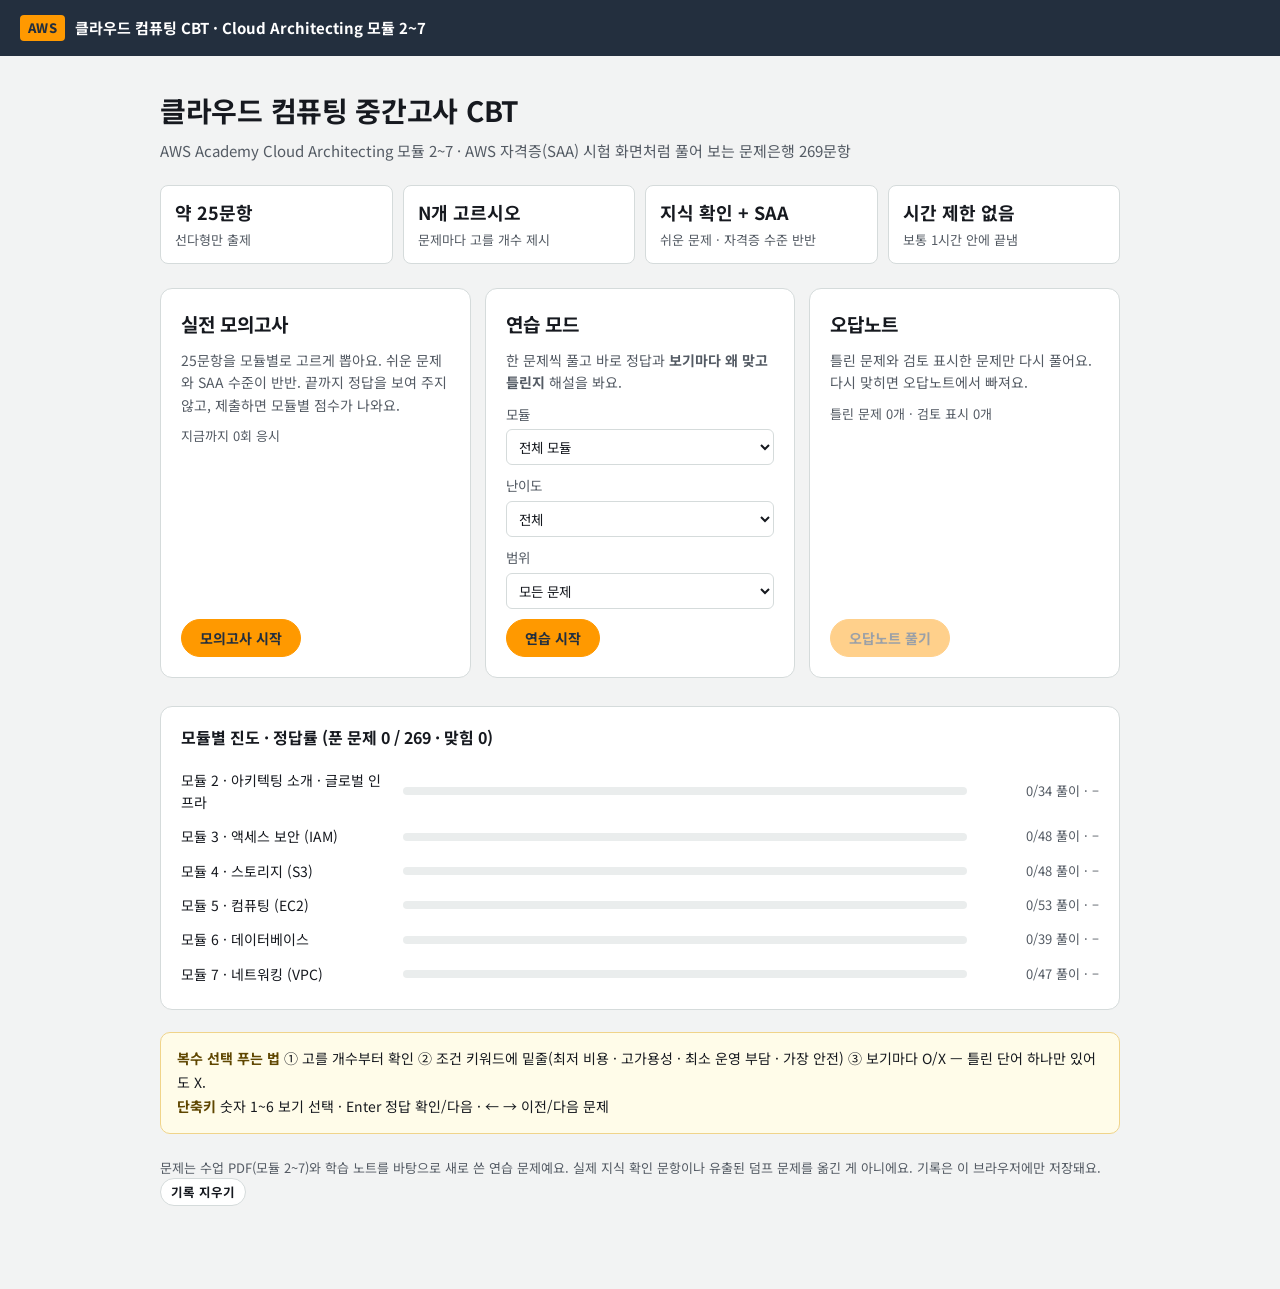
==== index.html @ 1650b2b1 "첫 배포" ====
<!doctype html>
<html lang="ko">
<head>
<meta charset="utf-8">
<title>AWS 클라우드 CBT</title>
<meta name="viewport" content="width=device-width, initial-scale=1">
<link rel="preconnect" href="https://fonts.googleapis.com"><link rel="preconnect" href="https://fonts.gstatic.com" crossorigin>
<link rel="stylesheet" href="https://fonts.googleapis.com/css2?family=Noto+Sans+KR:wght@400;500;700;800&display=swap">
<style>
:root {
  color-scheme: light;
  --navy: #232f3e; --navy2: #161e2d; --orange: #ff9900; --orange-d: #ec7211;
  --bg: #f2f3f3; --card: #ffffff; --fg: #16191f; --mut: #545b64; --line: #d5dbdb; --line2: #eaeded;
  --acc: #0972d3; --acc-soft: #f2f8fd; --ok: #037f0c; --ok-soft: #f2fcf3; --bad: #d91515; --bad-soft: #fff7f7; --flag: #8d6605; --flag-soft: #fffce9;
  --ui: "Amazon Ember", "Noto Sans KR", "Helvetica Neue", Arial, system-ui, sans-serif;
}
[hidden] { display: none !important; }
* { box-sizing: border-box; }
html, body { margin: 0; }
body { background: var(--bg); color: var(--fg); font: 15px/1.6 var(--ui); min-height: 100vh; }
button { font: inherit; color: inherit; }
.top { background: var(--navy); color: #fff; display: flex; align-items: center; justify-content: space-between; gap: 12px; padding: 0 20px; height: 56px; position: sticky; top: 0; z-index: 5; }
.brand { display: flex; align-items: center; gap: 10px; font-weight: 700; min-width: 0; }
.brand .lg { background: var(--orange); color: var(--navy); font-weight: 800; font-size: 13px; padding: 3px 8px; border-radius: 4px; letter-spacing: .3px; flex: none; }
.brand span:last-child { white-space: nowrap; overflow: hidden; text-overflow: ellipsis; }
.top .r { display: flex; align-items: center; gap: 10px; }
.clock { font-variant-numeric: tabular-nums; background: #ffffff1a; padding: 4px 12px; border-radius: 4px; font-size: 14px; }
.btn { border: 1px solid var(--line); background: var(--card); color: var(--fg); border-radius: 20px; padding: 7px 18px; font-weight: 700; cursor: pointer; font-size: 14px; }
.btn:hover { background: #f2f3f3; }
.btn.pri { background: var(--orange); border-color: var(--orange); color: var(--navy); }
.btn.pri:hover { background: var(--orange-d); border-color: var(--orange-d); }
.btn.dark { background: transparent; color: #fff; border-color: #ffffff66; }
.btn.dark:hover { background: #ffffff1a; }
.btn:disabled { opacity: .45; cursor: default; }
.btn:focus-visible, .opt:focus-visible, .nav button:focus-visible { outline: 2px solid var(--acc); outline-offset: 2px; }
.wrap { max-width: 1000px; margin: 0 auto; padding: 32px 20px 70px; }
h1 { font-size: 28px; margin: 0; letter-spacing: -.3px; }
.sub { color: var(--mut); margin: 6px 0 0; }
.facts { display: grid; grid-template-columns: repeat(4, minmax(0, 1fr)); gap: 10px; margin-top: 22px; }
.facts div { background: var(--card); border: 1px solid var(--line); border-radius: 8px; padding: 12px 14px; }
.facts b { display: block; font-size: 18px; }
.facts span { color: var(--mut); font-size: 13px; }
.modes { display: grid; grid-template-columns: repeat(3, minmax(0, 1fr)); gap: 14px; margin-top: 24px; }
.mode { background: var(--card); border: 1px solid var(--line); border-radius: 12px; padding: 20px; display: flex; flex-direction: column; gap: 10px; }
.mode h2 { margin: 0; font-size: 19px; }
.mode p { margin: 0; color: var(--mut); font-size: 14px; }
.mode .meta { font-size: 13px; color: var(--mut); }
.mode .btn { margin-top: auto; align-self: flex-start; }
.mode label { font-size: 13.5px; display: flex; flex-direction: column; gap: 4px; color: var(--mut); }
.mode select { font: inherit; padding: 6px 8px; border: 1px solid var(--line); border-radius: 6px; background: #fff; color: var(--fg); }
.mods { margin-top: 28px; background: var(--card); border: 1px solid var(--line); border-radius: 12px; padding: 18px 20px; }
.mods h3 { margin: 0 0 12px; font-size: 16px; }
.mrow { display: grid; grid-template-columns: 210px minmax(0, 1fr) 120px; gap: 12px; align-items: center; padding: 6px 0; font-size: 14px; }
.mrow .bar { height: 8px; background: var(--line2); border-radius: 4px; overflow: hidden; }
.mrow .bar i { display: block; height: 100%; background: var(--ok); }
.mrow .n { text-align: right; color: var(--mut); font-variant-numeric: tabular-nums; font-size: 13px; }
.tip { margin-top: 22px; background: var(--flag-soft); border: 1px solid #f0d48a; border-radius: 10px; padding: 14px 16px; font-size: 14px; line-height: 1.7; }
.tip b { color: #5f4600; }
.foot { margin-top: 24px; color: var(--mut); font-size: 13px; }

/* 시험 화면 */
.exam { max-width: 1000px; margin: 0 auto; padding: 22px 20px 120px; }
.qbar { display: flex; justify-content: space-between; align-items: center; gap: 10px; flex-wrap: wrap; margin-bottom: 14px; }
.qbar .qn { font-weight: 800; font-size: 17px; }
.chip { font-size: 12px; font-weight: 700; padding: 2px 10px; border-radius: 999px; background: #e9ebed; color: #414d5c; }
.chip.saa { background: #fef2e4; color: #8a4c00; }
.chip.kc { background: #e8f2fb; color: #0b5ea8; }
.flagbox { display: flex; align-items: center; gap: 8px; cursor: pointer; font-size: 14px; color: var(--flag); font-weight: 700; user-select: none; }
.flagbox input { width: 18px; height: 18px; accent-color: var(--flag); }
.qcard { background: var(--card); border: 1px solid var(--line); border-radius: 10px; padding: 22px 24px; }
.qt { font-size: 16.5px; font-weight: 600; line-height: 1.75; white-space: pre-wrap; margin: 0 0 6px; }
.pick { color: var(--acc); font-weight: 700; font-size: 14px; margin: 0 0 14px; }
.opts { display: flex; flex-direction: column; gap: 8px; }
.opt { display: flex; gap: 12px; align-items: flex-start; text-align: left; width: 100%; padding: 12px 14px; border: 1.5px solid var(--line); border-radius: 8px; background: #fff; cursor: pointer; font-size: 15px; line-height: 1.6; }
.opt:hover { border-color: #8c9aa8; }
.opt .mk { flex: none; width: 22px; height: 22px; margin-top: 1px; border: 2px solid #7d8998; border-radius: 50%; display: grid; place-items: center; }
.opts.multi .mk { border-radius: 4px; }
.opt .lt { flex: none; font-weight: 800; color: var(--mut); width: 18px; }
.opt.on { border-color: var(--acc); background: var(--acc-soft); }
.opt.on .mk { border-color: var(--acc); background: var(--acc); }
.opt.on .mk::after { content: ""; width: 8px; height: 8px; border-radius: 50%; background: #fff; }
.opts.multi .opt.on .mk::after { width: 10px; height: 5px; border-radius: 0; background: none; border: 2px solid #fff; border-top: 0; border-right: 0; transform: rotate(-45deg) translate(1px, -1px); }
.opt.right { border-color: var(--ok); background: var(--ok-soft); }
.opt.wrong { border-color: var(--bad); background: var(--bad-soft); }
.opt .why { display: block; margin-top: 4px; font-size: 13.5px; color: var(--mut); }
.opt.right .why { color: #1d5c22; } .opt.wrong .why { color: #9b1c1c; }
.res { margin-top: 16px; padding: 14px 16px; border-radius: 8px; border: 1px solid var(--line); background: #fafafa; line-height: 1.75; }
.res.ok { border-color: #9cd3a0; background: var(--ok-soft); }
.res.no { border-color: #f4b3b3; background: var(--bad-soft); }
.res b.r { color: var(--ok); } .res b.w { color: var(--bad); }
.res .tags { margin-top: 8px; display: flex; gap: 6px; flex-wrap: wrap; }
.nav { position: fixed; left: 0; right: 0; bottom: 0; background: var(--card); border-top: 1px solid var(--line); padding: 10px 20px; z-index: 5; }
.nav .in { max-width: 1000px; margin: 0 auto; display: flex; justify-content: space-between; gap: 10px; align-items: center; flex-wrap: wrap; }
.nav .g { display: flex; gap: 8px; align-items: center; flex-wrap: wrap; }
.prog { color: var(--mut); font-size: 13.5px; font-variant-numeric: tabular-nums; }
.review h2 { margin: 0 0 4px; }
.rgrid { display: grid; grid-template-columns: repeat(auto-fill, minmax(150px, 1fr)); gap: 8px; margin-top: 16px; }
.rgrid button { text-align: left; padding: 10px 12px; border: 1px solid var(--line); background: #fff; border-radius: 8px; cursor: pointer; font-size: 14px; display: flex; justify-content: space-between; gap: 6px; align-items: center; }
.rgrid button:hover { border-color: var(--acc); }
.rgrid .st { font-size: 12px; font-weight: 700; }
.rgrid .un .st { color: var(--bad); } .rgrid .an .st { color: var(--ok); } .rgrid .fl { background: var(--flag-soft); border-color: #e7c96b; } .rgrid .fl .st { color: var(--flag); }
.legend { display: flex; gap: 16px; flex-wrap: wrap; font-size: 13.5px; color: var(--mut); margin-top: 8px; }
.score { display: flex; align-items: baseline; gap: 10px; margin: 6px 0 2px; }
.score b { font-size: 56px; letter-spacing: -1px; line-height: 1.1; }
.pass { font-weight: 800; padding: 3px 12px; border-radius: 999px; font-size: 14px; }
.pass.y { background: var(--ok-soft); color: var(--ok); border: 1px solid #9cd3a0; } .pass.n { background: var(--bad-soft); color: var(--bad); border: 1px solid #f4b3b3; }
.qlist { margin-top: 18px; display: flex; flex-direction: column; gap: 6px; }
.qitem { background: #fff; border: 1px solid var(--line); border-radius: 8px; padding: 10px 14px; display: grid; grid-template-columns: 34px minmax(0, 1fr) auto; gap: 10px; align-items: center; cursor: pointer; text-align: left; width: 100%; }
.qitem:hover { border-color: var(--acc); }
.qitem .k { font-weight: 800; color: var(--mut); }
.qitem .t { white-space: nowrap; overflow: hidden; text-overflow: ellipsis; font-size: 14px; }
.qitem .s { font-weight: 800; font-size: 13px; }
.qitem .s.o { color: var(--ok); } .qitem .s.x { color: var(--bad); }
.side-filter { display: flex; gap: 8px; flex-wrap: wrap; align-items: center; margin-bottom: 14px; font-size: 14px; color: var(--mut); }
.side-filter select { font: inherit; padding: 5px 8px; border: 1px solid var(--line); border-radius: 6px; background: #fff; }
.dlg-back { position: fixed; inset: 0; z-index: 100; background: #16191f66; display: grid; place-items: center; padding: 16px; }
.dlg { width: 440px; max-width: 100%; background: var(--card); border-radius: 12px; padding: 20px 20px 16px; box-shadow: 0 20px 50px #0005; }
.dlg-t { font-weight: 800; font-size: 17px; }
.dlg-m { margin-top: 8px; color: var(--mut); font-size: 14.5px; }
.dlg-b { display: flex; justify-content: flex-end; gap: 8px; margin-top: 18px; }
@media (max-width: 860px) {
  .facts, .modes { grid-template-columns: 1fr; }
  .mrow { grid-template-columns: 1fr 90px; } .mrow .bar { grid-column: 1 / 3; grid-row: 2; }
  .qcard { padding: 16px; }
  .top { padding: 0 12px; }
  .brand span:last-child { display: none; }
}
@media (prefers-reduced-motion: reduce) { * { scroll-behavior: auto !important; } }
</style>
</head>
<body>
<header class="top"><div class="brand"><span class="lg">AWS</span><span id="ttl">클라우드 컴퓨팅 CBT · Cloud Architecting 모듈 2~7</span></div><div class="r" id="topr"></div></header>
<main id="app"></main>
<script>window.CLOUD_QS = [{"id": "m2-001", "module": 2, "level": "basic", "pick": 1, "q": "AWS Well-Architected Framework를 구성하는 6가지 원칙에 해당하지 않는 것은 무엇입니까?", "options": ["지속 가능성", "확장성", "운영 우수성", "비용 최적화", "성능 효율성"], "answer": [1], "explain": "Well-Architected Framework의 6원칙은 운영 우수성, 보안, 신뢰성, 성능 효율성, 비용 최적화, 지속 가능성입니다. 확장성·자동화·느슨한 결합 등은 원칙이 아니라 '솔루션 구축 모범 사례'로 따로 배웠습니다.", "why": ["6가지 원칙 중 하나로, 가장 최근에 추가된 원칙입니다.", "확장성 구현은 '모범 사례'이지 Well-Architected의 원칙(기둥)이 아닙니다.", "6가지 원칙 중 하나입니다.", "6가지 원칙 중 하나입니다.", "6가지 원칙 중 하나입니다."], "tags": ["지식확인", "Well-Architected"]}, {"id": "m2-002", "module": 2, "level": "basic", "pick": 1, "q": "비즈니스 가치를 제공하는 시스템을 실행·모니터링하고, 지원 프로세스와 절차를 지속적으로 개선하며, 전체 워크로드를 코드로 정의하는 데 초점을 둔 Well-Architected 원칙은 무엇입니까?", "options": ["보안", "운영 우수성", "신뢰성", "성능 효율성"], "answer": [1], "explain": "운영 우수성 원칙의 세 가지 키워드는 '실행하고 모니터링', '지원 프로세스와 절차를 지속적으로 개선', '전체 워크로드를 코드로 확인'입니다. 로그·지표로 관찰하고 운영 활동을 코드로 구현하는 것이 핵심입니다.", "why": ["보안은 자격 증명 기반, 추적 가능성, 모든 계층 보안 등 정보·시스템 보호에 초점을 둡니다.", "실행·모니터링, 프로세스의 지속적 개선, '운영을 코드로'가 운영 우수성의 핵심입니다.", "신뢰성은 장애에서 빠르게 복구하고 수요를 동적으로 충족하는 능력에 초점을 둡니다.", "성능 효율성은 컴퓨팅 리소스를 효율적으로 선택·사용하는 데 초점을 둡니다."], "tags": ["지식확인", "Well-Architected", "운영 우수성"]}, {"id": "m2-003", "module": 2, "level": "basic", "pick": 1, "q": "AWS Well-Architected Tool에 대한 설명으로 옳은 것은 무엇입니까?", "options": ["템플릿을 사용해 인프라를 자동으로 프로비저닝하는 코드형 인프라(IaC) 서비스다.", "검토 요청마다 별도 요금이 부과되는 유료 컨설팅 서비스다.", "워크로드 상태를 검토해 최신 AWS 아키텍처 모범 사례와 비교하고, 개선을 위한 단계별 실행 계획을 제공한다.", "AWS 계정에서 발생한 모든 API 호출을 기록하는 감사 서비스다."], "answer": [2], "explain": "AWS Well-Architected Tool은 콘솔에서 워크로드를 정의하고 6개 원칙별 질문에 답하면, 모범 사례와 비교한 결과와 개선 계획을 제공하는 무료 셀프 서비스 도구입니다.", "why": ["IaC 도구에 대한 설명입니다. Well-Architected Tool은 리소스를 만들지 않습니다.", "Well-Architected Tool은 콘솔에서 무료로 사용할 수 있는 셀프 서비스 도구입니다.", "Well-Architected Tool의 정확한 설명입니다.", "AWS CloudTrail에 대한 설명입니다."], "tags": ["지식확인", "Well-Architected Tool"]}, {"id": "m2-004", "module": 2, "level": "basic", "pick": 2, "q": "AWS 리전에 대한 설명으로 옳은 것을 고르시오.", "options": ["2019년 3월 20일 이후 도입된 리전도 별도 설정 없이 기본적으로 활성화되어 있다.", "리전 간 통신은 항상 퍼블릭 인터넷을 거친다.", "한 리전에 저장한 데이터는 고객이 직접 복제를 설정하지 않는 한 다른 리전으로 자동 복제되지 않는다.", "모든 AWS 서비스는 모든 리전에서 동일하게 제공된다.", "각 리전은 일반적으로 2개 이상의 격리된 가용 영역으로 구성된다."], "answer": [2, 4], "explain": "리전은 2개 이상의 가용 영역으로 이루어진 지리적 영역이며, 내결함성을 위해 서로 격리됩니다. 데이터는 고객이 선택한 리전 안에만 저장되고 다른 리전으로 자동 복제되지 않습니다.", "why": ["그 이후 도입된 리전은 기본적으로 비활성화되어 있어 먼저 사용 설정해야 합니다.", "리전 간 통신에는 AWS 백본 네트워크가 사용됩니다.", "리전은 서로 격리되어 있으며 리전 간 복제는 고객이 직접 수행·제어합니다.", "리전마다 사용 가능한 서비스와 기능이 다릅니다.", "리전은 2개 이상의 가용 영역이 있는 지리적 영역입니다."], "tags": ["지식확인", "글로벌 인프라", "리전"]}, {"id": "m2-005", "module": 2, "level": "basic", "pick": 3, "q": "워크로드를 배포할 AWS 리전을 선택할 때 고려해야 할 사항을 고르시오.", "options": ["최종 사용자와의 거리에 따른 지연 시간", "IAM 사용자를 리전마다 다시 만들어야 하는지 여부", "리소스를 배치할 특정 데이터 센터 건물을 지정할 수 있는지 여부", "필요한 서비스와 기능을 해당 리전에서 사용할 수 있는지 여부", "데이터 거주(주권) 및 규정 준수 요구 사항"], "answer": [0, 3, 4], "explain": "리전 선택 기준은 규정 준수(데이터 거주), 지연 시간(사용자와의 거리), 서비스 가용성, 비용입니다. 교재 핵심 사항도 '리전 선택은 일반적으로 규정 준수 요구 사항 또는 지연 시간 감소에 기준을 둔다'고 정리합니다.", "why": ["사용자와 가까운 리전일수록 지연 시간이 줄어듭니다.", "IAM은 글로벌 서비스이므로 리전별로 사용자를 다시 만들 필요가 없습니다.", "고객은 리소스를 배포할 개별 데이터 센터를 지정하지 않습니다.", "리전마다 제공 서비스가 다르므로 확인해야 합니다.", "데이터를 어느 나라에 저장해야 하는지는 리전 선택의 대표 기준입니다."], "tags": ["지식확인", "글로벌 인프라", "리전"]}, {"id": "m2-006", "module": 2, "level": "basic", "pick": 1, "q": "AWS 엣지 로케이션에 대한 설명으로 가장 적절한 것은 무엇입니까?", "options": ["리전 안에서 EC2 인스턴스를 배치할 위치를 고르는 가장 세분화된 단위다.", "고객과 가까운 곳에 위치해 Amazon CloudFront 등이 콘텐츠를 캐시하고 지연 시간을 줄이는 데 사용된다.", "리전이 없는 대도시에 컴퓨팅·스토리지를 배치해 지연 시간에 민감한 애플리케이션을 실행하는 리전의 확장이다.", "2개 이상의 가용 영역으로 구성된 지리적 영역이다."], "answer": [1], "explain": "엣지 로케이션은 사용자 가까이에 있는 AWS 상호 접속 위치(POP)로, CloudFront·Route 53 등이 사용합니다. 인기 콘텐츠를 사용자 근처에 캐시해 응답 지연을 줄입니다.", "why": ["가용 영역에 대한 설명입니다.", "엣지 로케이션은 사용자 가까이에서 콘텐츠를 제공하는 POP입니다.", "AWS 로컬 영역에 대한 설명입니다.", "리전에 대한 설명입니다."], "tags": ["지식확인", "글로벌 인프라", "엣지 로케이션"]}, {"id": "m2-007", "module": 2, "level": "basic", "pick": 2, "q": "아키텍처의 구성 요소를 느슨하게 결합(분리)하기 위해 교재에서 제시한 2가지 기본 솔루션은 무엇입니까?", "options": ["메시지 대기열(Amazon SQS)", "웹 서버 설정에 애플리케이션 서버의 IP 주소를 직접 지정", "모든 계층을 하나의 대형 인스턴스에 통합", "로드 밸런서(Elastic Load Balancing)", "계층마다 서버 수를 고정해 연결 대상을 바꾸지 않음"], "answer": [0, 3], "explain": "느슨한 결합은 관리형 솔루션을 계층 사이의 중개자로 두어, 한 구성 요소의 장애나 규모 변화가 다른 계층에 직접 영향을 주지 않게 하는 설계입니다. 교재는 로드 밸런서와 메시지 대기열을 2가지 기본 솔루션으로 듭니다.", "why": ["대기열을 사이에 두면 생산자와 소비자가 서로를 직접 알 필요가 없습니다.", "서버끼리 강하게 결합되는 안티 패턴입니다.", "단일 실패 지점이 생기고 계층별 독립 확장이 불가능합니다.", "계층 사이의 중개자로서 정상 서버에만 요청을 보냅니다.", "수요 변화에 대응할 수 없고 결합도 문제를 해결하지 못합니다."], "tags": ["지식확인", "모범 사례", "느슨한 결합"]}, {"id": "m2-008", "module": 2, "level": "basic", "pick": 2, "q": "코드형 인프라(IaC)를 사용할 때 얻을 수 있는 이점을 고르시오.", "options": ["템플릿을 사용하면 모든 리소스가 다른 리전으로 자동 복제된다.", "단일 템플릿으로 동일한 환경을 빠르게 반복 배포할 수 있다.", "수동 구성에서 생기는 오류를 줄이고, 문제가 생기면 이전의 안정적인 구성으로 롤백할 수 있다.", "애플리케이션 코드의 버그를 AWS가 자동으로 수정한다.", "하드웨어를 미리 구매해야 하므로 용량 계획이 정확해진다."], "answer": [1, 2], "explain": "IaC는 수동 프로세스 대신 코드(템플릿)로 인프라를 프로비저닝하는 방식입니다. 중복 환경의 신속한 배포, 구성 오류 감소, 변경 사항의 일관된 전파가 핵심 이점입니다.", "why": ["템플릿을 다른 리전에 배포할 수는 있지만 자동 복제 기능은 아닙니다.", "중복 환경을 신속하게 배포할 수 있습니다.", "구성 오류 감소와 롤백은 IaC의 대표 이점입니다.", "IaC는 인프라를 정의할 뿐 애플리케이션 버그를 고치지 않습니다.", "IaC는 하드웨어 선구매와 관계가 없습니다."], "tags": ["지식확인", "모범 사례", "IaC"]}, {"id": "m2-009", "module": 2, "level": "basic", "pick": 2, "q": "AWS 가용 영역에 대한 설명으로 옳은 것을 고르시오.", "options": ["하나의 데이터 센터가 2개의 가용 영역에 동시에 속할 수 있다.", "가용 영역들은 서로 물리적으로 분리되어 있으며, 리전 내에서 고속 프라이빗 링크로 연결된다.", "같은 리전의 가용 영역들은 장애 격리를 위해 하나의 전원 공급망을 공유한다.", "각 가용 영역은 하나 이상의 데이터 센터로 구성된다.", "고가용성을 위해 고객이 특정 데이터 센터를 직접 지정해 리소스를 배포한다."], "answer": [1, 3], "explain": "가용 영역은 독립된 실패 영역으로 설계되어 전원·네트워크가 분리되어 있습니다. 여러 가용 영역에 애플리케이션을 분산하면 자연재해나 시스템 장애에도 복원력을 유지할 수 있습니다.", "why": ["1개의 데이터 센터는 2개의 가용 영역에 속할 수 없습니다.", "독립된 실패 영역이면서 저지연 링크로 연결됩니다.", "각 가용 영역은 독립 전원과 서로 다른 유틸리티 그리드를 사용합니다.", "일부 가용 영역은 최대 6개 데이터 센터로 구성되기도 합니다.", "고객은 데이터 센터가 아니라 가용 영역을 선택합니다."], "tags": ["지식확인", "글로벌 인프라", "가용 영역"]}, {"id": "m2-010", "module": 2, "level": "basic", "pick": 2, "q": "Cloud Architect의 역할은 계획, 조사, 구축으로 나눌 수 있습니다. 다음 중 '조사' 단계에 해당하는 활동을 고르시오.", "options": ["클라우드 서비스 사양과 워크로드 요구 사항을 조사한다.", "채택 및 마이그레이션을 관리한다.", "비즈니스 책임자와 함께 기술 분야의 클라우드 전략을 수립한다.", "마일스톤, 작업 스트림, 소유자가 포함된 트랜스포메이션 로드맵을 설계한다.", "기존 워크로드 아키텍처를 검토하고 프로토타입 솔루션을 설계한다."], "answer": [0, 4], "explain": "계획: 클라우드 전략 수립과 요구 사항 분석, 조사: 서비스 사양·워크로드 요구 사항 조사와 기존 아키텍처 검토·프로토타입 설계, 구축: 로드맵 설계와 채택·마이그레이션 관리입니다.", "why": ["조사 단계의 활동입니다.", "구축 단계의 활동입니다.", "계획 단계의 활동입니다.", "구축 단계의 활동입니다.", "조사 단계의 활동입니다."], "tags": ["지식확인", "Cloud Architect"]}, {"id": "m2-011", "module": 2, "level": "basic", "pick": 2, "q": "다음 중 '성능 효율성' 원칙의 설계 원칙에 해당하는 것을 고르시오.", "options": ["효율적인 리소스를 선택하고 유지한다.", "빠르게 복구한다.", "고급 기술을 대중화한다.", "추적 가능성을 유지한다.", "불필요한 비용을 제거한다."], "answer": [0, 2], "explain": "성능 효율성은 '효율적인 리소스 선택·유지', '고급 기술 대중화', '최적의 기술 사용 방식 적용'으로 정리됩니다. 원칙별 세부 문구보다 각 원칙이 무엇에 초점을 두는지 구분하면 됩니다.", "why": ["성능 효율성 원칙입니다.", "신뢰성 원칙입니다.", "직접 구현하기 어려운 기술은 공급업체(관리형 서비스)를 활용한다는 성능 효율성 원칙입니다.", "보안 원칙입니다.", "비용 최적화 원칙입니다."], "tags": ["Well-Architected", "성능 효율성"]}, {"id": "m2-012", "module": 2, "level": "basic", "pick": 1, "q": "'사용률을 극대화한다', '효율적인 하드웨어 및 소프트웨어를 선택한다', '다운스트림 영향을 축소한다'는 설계 원칙이 속한 Well-Architected 원칙은 무엇입니까?", "options": ["지속 가능성", "비용 최적화", "신뢰성", "운영 우수성"], "answer": [0], "explain": "지속 가능성 원칙은 프로비저닝된 리소스를 최대한 활용하고 필요한 총 리소스를 최소화해 에너지와 환경 영향을 줄이는 데 초점을 둡니다.", "why": ["자원 낭비를 줄이고 환경 영향을 최소화하는 지속 가능성 원칙입니다.", "비용 최적화는 효율성 측정, 불필요한 비용 제거, 올바른 소비 모델, 관리형 서비스 고려입니다.", "신뢰성은 빠른 복구, 동적 수요 충족, 중단 완화입니다.", "운영 우수성은 실행·모니터링, 지속적 개선, 워크로드를 코드로 관리하는 것입니다."], "tags": ["Well-Architected", "지속 가능성"]}, {"id": "m2-013", "module": 2, "level": "basic", "pick": 1, "q": "AWS 서비스가 사용하는 비용 모델에 대한 설명으로 옳은 것은 무엇입니까?", "options": ["한 번 결제하면 모든 서비스를 무제한으로 사용할 수 있다.", "필요한 서비스를 사용하는 동안에만 비용을 지불하는 가변 비용 모델이다.", "서버가 활성 상태인지와 관계없이 매달 동일한 비용을 지불한다.", "최대 사용량에 맞춰 장비를 미리 구매해야 한다."], "answer": [1], "explain": "온프레미스는 장비·건물 같은 고정 비용이 들지만, AWS는 사용하는 동안에만 지불하는 가변 비용 모델입니다. 따라서 필요한 리소스만 프로비저닝하고 사용하지 않을 때는 중지하는 것이 비용 최적화의 기본입니다.", "why": ["그런 요금 모델은 없습니다.", "클라우드는 고정 비용을 가변 비용으로 바꿉니다.", "온프레미스 데이터 센터의 고정 비용 모델입니다.", "온프레미스 방식이며, 클라우드는 필요한 만큼만 프로비저닝합니다."], "tags": ["모범 사례", "비용 최적화"]}, {"id": "m2-014", "module": 2, "level": "basic", "pick": 2, "q": "S3 버킷을 오리진으로 하는 Amazon CloudFront 배포를 구성했습니다. 같은 파일에 대한 두 번째 이후 요청에서 나타나는 효과를 고르시오.", "options": ["파일이 S3에서 삭제되고 엣지 로케이션에만 남는다.", "모든 요청이 항상 S3 오리진까지 전달된다.", "S3 오리진에서 파일을 전송하는 횟수가 줄어 비용과 오리진 부하가 감소한다.", "요청이 사용자와 가까운 엣지 로케이션에서 처리되어 지연 시간이 줄어든다.", "S3 버킷이 다른 리전으로 자동 복제된다."], "answer": [2, 3], "explain": "캐싱은 요청자와 영구 스토리지 사이에 데이터를 임시로 저장해 이후 요청을 빠르게 처리하는 기법입니다. 첫 요청 때 CloudFront가 S3에서 파일을 가져와 엣지에 저장하고, 이후 요청은 엣지에서 처리합니다.", "why": ["캐시는 복사본일 뿐이며 원본은 S3에 그대로 남습니다.", "캐시가 있으면 오리진까지 가지 않습니다.", "첫 요청 이후에는 S3에서 전송하는 비용을 지불하지 않아도 됩니다.", "캐시된 복사본을 엣지에서 바로 제공합니다.", "CloudFront 캐싱은 리전 간 복제가 아닙니다."], "tags": ["모범 사례", "캐싱", "CloudFront"]}, {"id": "m2-015", "module": 2, "level": "basic", "pick": 1, "q": "AWS 로컬 영역에 대한 설명으로 옳지 않은 것은 무엇입니까?", "options": ["로컬 영역은 리전의 확장이다.", "로컬 영역은 고객이 자체 데이터 센터에 직접 설치하고 운영하는 AWS 장비다.", "지연 시간에 민감한 애플리케이션을 최종 사용자 가까이에서 실행해 한 자릿수 밀리초 수준의 지연 시간을 낼 수 있다.", "로컬 영역에서 Amazon EC2, Amazon EBS 등 일부 서비스를 실행할 수 있다.", "로컬 영역은 AWS에서 관리하고 지원한다."], "answer": [1], "explain": "로컬 영역은 리전이 없는 대도시·산업 중심지 가까이에 AWS 컴퓨팅·스토리지 등 일부 서비스를 배치한 리전의 확장입니다. AWS가 관리·지원하며, 실시간 게임·미디어 제작처럼 지연 시간에 민감한 워크로드에 사용합니다.", "why": ["옳은 설명입니다. 각 로컬 영역은 리전의 확장입니다.", "틀린 설명입니다. 로컬 영역은 AWS가 관리하는 인프라입니다.", "옳은 설명입니다(교재: 10밀리초 미만).", "옳은 설명입니다.", "옳은 설명입니다."], "tags": ["글로벌 인프라", "로컬 영역"]}, {"id": "m2-016", "module": 2, "level": "basic", "pick": 1, "q": "오리진 서버와 엣지 로케이션 사이에 위치하며, 엣지 로케이션에 유지할 만큼 자주 액세스되지 않는 콘텐츠를 캐시하는 AWS 인프라 구성 요소는 무엇입니까?", "options": ["가용 영역", "리전 엣지 캐시", "데이터 센터", "로컬 영역"], "answer": [1], "explain": "리전 엣지 캐시는 오리진과 엣지 로케이션 사이에 있는 더 큰 캐시로, CloudFront에서 기본으로 사용됩니다. 엣지 로케이션에서 밀려난 덜 인기 있는 콘텐츠도 사용자 가까이에서 제공해 오리진 요청을 줄입니다.", "why": ["가용 영역은 리전 안의 격리된 위치로, 캐시 계층이 아닙니다.", "엣지 로케이션과 오리진 사이에서 더 큰 캐시를 제공합니다.", "데이터 센터는 서버가 실제로 운영되는 시설로, 이 질문의 캐시 계층을 가리키지 않습니다.", "로컬 영역은 지연 시간에 민감한 워크로드를 실행하기 위한 리전의 확장입니다."], "tags": ["글로벌 인프라", "POP", "엣지 로케이션"]}, {"id": "m2-017", "module": 2, "level": "basic", "pick": 1, "q": "한 회사가 2019년 3월 20일 이후 도입된 리전(예: 아시아 태평양(홍콩))에 리소스를 배포하려고 합니다. 이 리전을 사용하려면 먼저 무엇을 해야 합니까?", "options": ["해당 국가에서 새 AWS 계정을 만든다.", "해당 리전에는 고객 리소스를 배포할 수 없다.", "AWS Support에 데이터 센터 주소를 요청한다.", "AWS Management Console 등에서 계정에 해당 리전을 사용하도록 설정(활성화)한다."], "answer": [3], "explain": "2019년 3월 20일 이전에 도입된 리전은 기본으로 사용할 수 있지만, 그 이후 도입된 리전은 기본적으로 사용이 중지되어 있습니다. 콘솔 등에서 리전을 사용 설정하면 이용할 수 있습니다.", "why": ["계정을 새로 만들 필요는 없습니다.", "사용 설정을 하면 배포할 수 있습니다.", "고객은 데이터 센터를 지정하지 않습니다.", "이후 도입된 리전은 기본적으로 사용이 중지되어 있어 먼저 활성화해야 합니다."], "tags": ["글로벌 인프라", "리전"]}, {"id": "m2-018", "module": 2, "level": "basic", "pick": 2, "q": "AWS 엣지 로케이션(POP)을 활용하는 AWS 서비스를 고르시오.", "options": ["Amazon EBS", "Amazon Route 53", "Amazon RDS", "Amazon EC2 Auto Scaling", "Amazon CloudFront"], "answer": [1, 4], "explain": "교재는 엣지 로케이션이 Amazon Route 53, AWS Global Accelerator, Amazon CloudFront 같은 서비스를 지원한다고 설명합니다. 이 서비스들은 사용자 가까이에서 요청을 처리해 지연 시간을 줄입니다.", "why": ["EBS는 가용 영역 안에서 EC2에 연결되는 블록 스토리지입니다.", "DNS 서비스로, 엣지 로케이션에서 제공됩니다.", "RDS는 리전·가용 영역에서 실행되는 관리형 데이터베이스입니다.", "Auto Scaling은 리전 안에서 EC2 인스턴스 수를 조정합니다.", "엣지 로케이션에서 콘텐츠를 캐시해 전달합니다."], "tags": ["글로벌 인프라", "엣지 로케이션"]}, {"id": "m2-019", "module": 2, "level": "saa", "pick": 1, "q": "한 온라인 쇼핑몰은 매주 금요일 저녁 할인 이벤트 때 접속자가 평소의 5배로 늘어납니다. 현재는 운영자가 CPU 사용률을 지켜보다가 EC2 인스턴스를 수동으로 추가하는데, 새 인스턴스가 준비되는 몇 분 동안 사용자가 오류를 겪습니다. 이벤트가 끝나도 추가한 인스턴스는 그대로 실행됩니다. 운영 오버헤드를 최소화하면서 이 문제를 해결하는 방법은 무엇입니까?", "options": ["다른 리전에 웹 서버를 한 대 더 만들고 이벤트 때 DNS를 수동으로 바꾼다.", "최대 트래픽을 기준으로 큰 인스턴스를 항상 여러 대 실행해 둔다.", "CPU 경보가 울리면 운영자에게 이메일을 보내 더 빨리 수동으로 인스턴스를 시작하게 한다.", "Amazon CloudWatch 경보(예: 5분 이상 CPU 사용률 60% 초과)를 기준으로 EC2 Auto Scaling이 인스턴스를 자동으로 추가·제거하게 하고, Elastic Load Balancing으로 트래픽을 분산한다.", "인스턴스를 더 큰 유형으로 바꾸고(수직 확장) 매주 재부팅한다."], "answer": [3], "explain": "확장성은 수요 증가에 맞춰 용량을 늘리는 것이고, 탄력성은 수요가 줄면 다시 줄이는 것입니다. CloudWatch로 임계값을 감지하고 EC2 Auto Scaling이 자동으로 인스턴스를 조정하면 사람의 개입 없이 둘 다 달성할 수 있습니다.", "why": ["수동 작업이며 수요에 맞춘 자동 조정이 아닙니다.", "평소에는 유휴 리소스 비용이 낭비되어 비용 최적화에 어긋납니다.", "여전히 수동이라 대응 지연과 운영 부담이 남습니다.", "최대 용량에 도달하기 전에 자동으로 확장하고 수요가 줄면 축소하므로 확장성과 탄력성을 모두 충족합니다.", "용량 한계와 단일 서버 의존이 남고, 이벤트가 없을 때도 비용이 듭니다."], "tags": ["모범 사례", "확장성", "Auto Scaling", "CloudWatch"]}, {"id": "m2-020", "module": 2, "level": "saa", "pick": 2, "q": "웹 서버 3대가 애플리케이션 서버 3대에 IP 주소로 직접 연결된 구조입니다. 애플리케이션 서버 1대가 중단되면 그 서버로 요청을 보내던 웹 서버에서 오류가 나고, 애플리케이션 서버를 추가할 때마다 모든 웹 서버의 설정을 바꿔야 합니다. 또한 주문 처리 작업은 즉시 응답할 필요가 없습니다. 이 아키텍처를 개선하는 방법을 고르시오.", "options": ["각 웹 서버에 모든 애플리케이션 서버의 IP 목록을 넣고, 실패하면 다음 IP로 직접 재시도하게 한다.", "웹 계층과 애플리케이션 계층 사이에 Elastic Load Balancing을 두어 정상 상태인 애플리케이션 서버로만 요청을 분산한다.", "주문 처리 요청은 Amazon SQS 대기열에 넣고, 애플리케이션 서버가 대기열에서 메시지를 가져가 비동기로 처리하게 한다.", "애플리케이션 서버 3대를 더 큰 인스턴스 1대로 통합한다.", "모든 서버를 같은 가용 영역에 배치해 통신 지연을 줄인다."], "answer": [1, 2], "explain": "강하게 결합된 구조에서는 한 구성 요소의 장애가 다른 계층에 바로 전파됩니다. 로드 밸런서(동기 요청)와 메시지 대기열(비동기 작업)을 중개자로 두면 계층이 독립적으로 확장되고 장애 영향이 줄어듭니다.", "why": ["여전히 강하게 결합된 구조이며 서버 변경 시 설정 수정이 필요합니다.", "로드 밸런서가 중개자가 되어 장애 서버를 피하고, 서버 추가·제거도 자동으로 반영합니다.", "메시지 대기열로 계층을 분리하면 처리 서버가 잠시 중단되어도 요청이 유실되지 않습니다.", "단일 실패 지점이 생겨 가용성이 더 나빠집니다.", "결합도 문제를 해결하지 못하고 가용 영역 장애에도 취약해집니다."], "tags": ["모범 사례", "느슨한 결합", "ELB", "SQS"]}, {"id": "m2-021", "module": 2, "level": "saa", "pick": 1, "q": "애플리케이션 서버 2대가 데이터베이스 서버 1대에 연결되어 있습니다. 최근 데이터베이스 서버의 하드웨어 장애로 서비스 전체가 몇 시간 동안 중단되었습니다. 데이터베이스 계층의 단일 실패 지점을 제거하기 위한 가장 적절한 설계는 무엇입니까?", "options": ["같은 가용 영역에서 데이터베이스 서버를 더 큰 인스턴스로 교체한다.", "매일 밤 데이터베이스를 백업해 둔다.", "애플리케이션 서버를 4대로 늘린다.", "다른 가용 영역에 보조(대기) 데이터베이스 서버를 두고 데이터를 복제하여, 기본 서버 장애 시 보조 서버가 요청을 처리하게 한다."], "answer": [3], "explain": "단일 실패 지점 제거는 '모든 구성 요소에서 장애가 발생한다고 가정하고 역방향으로 설계'하는 모범 사례입니다. 대기 DB 서버로 데이터를 복제하면 기본 서버 장애 시에도 서비스를 계속할 수 있습니다(모듈 6의 RDS 다중 AZ 배포가 이 방식입니다).", "why": ["여전히 서버가 1대뿐이라 단일 실패 지점이 남습니다.", "백업은 데이터 복구에 필요하지만, 장애 시 복원하는 동안 서비스가 중단되므로 단일 실패 지점은 그대로입니다.", "데이터베이스가 1대뿐이면 애플리케이션 서버를 늘려도 DB 장애 시 모두 중단됩니다.", "기본 서버가 오프라인이 되어도 보조 서버가 부하를 처리할 수 있습니다."], "tags": ["모범 사례", "단일 실패 지점", "신뢰성"]}, {"id": "m2-022", "module": 2, "level": "saa", "pick": 1, "q": "한 회사는 미국 동부(버지니아 북부) 리전의 S3 버킷에 제품 이미지와 홍보 동영상을 저장하고 웹사이트에서 제공합니다. 아시아와 유럽 사용자들이 이미지 로딩이 느리다고 불만을 제기합니다. 가장 비용 효율적이고 운영 부담이 적은 해결책은 무엇입니까?", "options": ["S3 버킷의 스토리지 클래스를 다른 클래스로 변경한다.", "아시아와 유럽 리전마다 EC2 웹 서버를 배포하고 이미지를 복사해 둔다.", "S3 버킷을 오리진으로 하는 Amazon CloudFront 배포를 만들어 엣지 로케이션에서 콘텐츠를 캐시한다.", "미국 동부 리전에 있는 EC2 인스턴스의 크기를 키운다."], "answer": [2], "explain": "정적 콘텐츠를 전 세계 사용자에게 빠르게 제공하려면 CloudFront로 엣지 로케이션에 캐시하는 것이 가장 간단하고 저렴합니다. 두 번째 요청부터는 S3까지 가지 않고 가까운 엣지에서 응답합니다.", "why": ["스토리지 클래스는 비용·접근 빈도와 관련이 있으며 지리적 지연 시간을 줄이지 않습니다.", "여러 리전에 서버를 운영해야 해 비용과 운영 부담이 큽니다.", "전 세계 엣지 로케이션에서 캐시된 콘텐츠를 제공해 지연 시간과 오리진 전송을 줄입니다.", "콘텐츠는 S3에서 제공되고, 문제는 서버 성능이 아니라 사용자와의 거리입니다."], "tags": ["캐싱", "CloudFront", "엣지 로케이션"]}, {"id": "m2-023", "module": 2, "level": "saa", "pick": 1, "q": "국내 금융 회사가 고객 거래 데이터를 처리하는 시스템을 AWS로 이전합니다. 규정상 고객 데이터는 국내에만 저장해야 하며, 데이터 센터 하나가 정전되더라도 서비스가 계속되어야 합니다. 두 요구 사항을 모두 충족하는 배포 방식은 무엇입니까?", "options": ["고객 데이터를 엣지 로케이션에 저장해 사용자와 가깝게 둔다.", "서울 리전의 한 가용 영역에 더 큰 인스턴스를 배포한다.", "서울 리전을 선택하고, 해당 리전의 여러 가용 영역에 애플리케이션과 데이터베이스를 분산 배포한다.", "서울 리전의 단일 가용 영역에 배포하고, 재해 대비를 위해 도쿄 리전으로 데이터를 복제한다.", "지연 시간이 가장 낮은 해외 리전에 배포하고 Amazon CloudFront로 캐시한다."], "answer": [2], "explain": "리전은 규정 준수(데이터 거주) 기준으로 고르고, 고가용성은 같은 리전 안의 여러 가용 영역으로 확보합니다. 데이터는 고객이 직접 복제하지 않는 한 선택한 리전 밖으로 나가지 않습니다.", "why": ["엣지 로케이션은 캐시용이며 주 데이터 저장소가 아닙니다.", "가용 영역 장애 시 서비스가 중단됩니다.", "데이터는 국내 리전에 머물고, 가용 영역 하나가 중단되어도 다른 가용 영역에서 서비스가 계속됩니다.", "데이터가 국외 리전으로 복제되어 데이터 거주 규정을 위반합니다.", "데이터가 국외에 저장되어 규정을 위반합니다."], "tags": ["글로벌 인프라", "리전", "가용 영역", "규정 준수"]}, {"id": "m2-024", "module": 2, "level": "saa", "pick": 1, "q": "한 게임 회사는 AWS 리전이 없는 대도시의 사용자에게 10밀리초 미만의 지연 시간으로 실시간 게임 서버를 제공해야 합니다. 게임 서버는 Amazon EC2에서 실행되고, 나머지 백엔드는 가장 가까운 리전에 있습니다. 가장 적합한 방법은 무엇입니까?", "options": ["해당 도시 근처의 AWS 로컬 영역에 게임 서버용 EC2 인스턴스를 배포한다.", "Amazon CloudFront 엣지 로케이션에 EC2 인스턴스를 직접 배포한다.", "가장 가까운 리전의 가용 영역 3개에 모두 인스턴스를 배포한다.", "해당 도시에 직접 데이터 센터를 지어 새 AWS 리전으로 등록한다."], "answer": [0], "explain": "로컬 영역은 리전이 없는 대규모 인구 중심지 가까이에 EC2, EBS, VPC 등을 배치해 10밀리초 미만의 지연 시간을 낼 수 있게 해 줍니다. 로컬 영역의 워크로드는 상위 리전의 서비스와 안전하게 연결됩니다.", "why": ["로컬 영역은 지연 시간에 민감한 워크로드를 사용자 가까이에서 실행하도록 만든 리전의 확장입니다.", "엣지 로케이션에는 고객이 EC2 인스턴스를 배포할 수 없습니다.", "가용성은 높아지지만 사용자와의 물리적 거리는 줄지 않습니다.", "고객이 AWS 리전을 만들 수는 없습니다."], "tags": ["글로벌 인프라", "로컬 영역"]}, {"id": "m2-025", "module": 2, "level": "saa", "pick": 1, "q": "한 스타트업은 개발·테스트·운영 환경을 콘솔에서 수작업으로 구성합니다. 환경마다 설정이 조금씩 달라 운영 환경에서만 발생하는 장애가 잦고, 새 환경을 만드는 데 며칠이 걸립니다. 이 문제를 가장 효과적으로 해결하는 방법은 무엇입니까?", "options": ["환경 구성 절차를 상세한 체크리스트 문서로 만들어 운영자가 따르게 한다.", "운영 환경만 더 큰 인스턴스로 구성한다.", "모든 환경을 하나의 VPC와 하나의 서버에 통합한다.", "운영 환경에서 직접 개발하고 테스트한다.", "인프라를 코드형 인프라(IaC) 템플릿으로 정의하고, 같은 템플릿으로 모든 환경을 배포한다."], "answer": [4], "explain": "IaC를 쓰면 단일 템플릿으로 중복 환경을 신속하게 만들고, 수동 구성 오류를 줄이며, 변경 사항을 모든 스택에 일관되게 전파할 수 있습니다. 환경 간 '설정 차이'가 문제라면 IaC가 정답입니다.", "why": ["여전히 수동이라 사람의 실수와 환경 간 차이가 남습니다.", "구성 불일치 문제와는 관계가 없습니다.", "환경 간 격리가 사라지고 단일 실패 지점이 생깁니다.", "운영 장애 위험이 크게 늘어납니다.", "동일한 템플릿으로 동일한 환경을 반복 배포하므로 구성 차이와 수동 오류가 사라집니다."], "tags": ["모범 사례", "IaC", "환경 자동화"]}, {"id": "m2-026", "module": 2, "level": "saa", "pick": 2, "q": "한 회사의 개발 팀은 평일 09시~18시에만 개발용 EC2 인스턴스 20대를 사용하지만, 인스턴스는 24시간 내내 실행 중입니다. CloudWatch 지표를 보면 대부분의 인스턴스는 CPU 사용률이 항상 10% 미만입니다. 성능 요구를 해치지 않으면서 비용을 줄이는 방법을 고르시오.", "options": ["온프레미스 서버를 구매해 고정 비용으로 전환한다.", "장애에 대비해 개발 인스턴스를 다른 리전에도 복제해 둔다.", "사용률 지표를 근거로 인스턴스를 더 작은 유형으로 적정 크기 조정(라이트사이징)한다.", "업무 시간 외와 주말에는 개발용 인스턴스를 자동으로 중지한다.", "향후 성장에 대비해 더 큰 인스턴스 유형으로 미리 변경한다."], "answer": [2, 3], "explain": "비용 최적화 모범 사례는 '적합한 크기와 유형인가', '사용하지 않는 리소스를 어떻게 비활성화할까'를 묻는 것입니다. 사용 시간에만 실행하고, 측정된 사용률에 맞게 크기를 줄이면 성능은 유지하면서 비용이 줄어듭니다.", "why": ["가변 비용 모델의 이점을 포기하는 것입니다.", "개발 환경에 불필요한 비용이 추가됩니다.", "'내 리소스가 작업에 적합한 크기인가?'를 지표로 확인해 조정하는 것입니다.", "사용하지 않는 리소스를 중지하는 것이 비용 최적화의 기본입니다.", "사용률이 낮은데 크기를 키우면 낭비가 더 커집니다."], "tags": ["모범 사례", "비용 최적화"]}, {"id": "m2-027", "module": 2, "level": "saa", "pick": 2, "q": "한 웹 애플리케이션은 이미지·CSS 같은 정적 파일과 사용자 로그인 세션을 각 EC2 웹 서버의 로컬 디스크에 저장합니다. 그래서 Auto Scaling으로 서버가 추가·제거될 때 일부 이미지가 보이지 않거나 사용자가 갑자기 로그아웃됩니다. '서버가 아닌 서비스 설계' 모범 사례에 따라 개선하는 방법을 고르시오.", "options": ["사용자를 처음 접속한 서버에만 계속 연결되도록 고정한다.", "사용자 세션 상태를 Amazon DynamoDB 같은 관리형 서비스에 저장해 웹 서버를 상태 비저장(stateless)으로 만든다.", "정적 웹 자산을 Amazon S3에 저장하고 웹 서버는 이를 참조하게 한다.", "Auto Scaling을 끄고 웹 서버 수를 고정한다.", "각 웹 서버의 EBS 볼륨 크기를 늘린다."], "answer": [1, 2], "explain": "서버가 아닌 서비스 설계란 모든 것을 EC2에 넣지 말고, 정적 자산은 S3, 사용자 상태는 관리형 서비스, 계층 간 통신은 대기열 등 적합한 서비스를 쓰라는 뜻입니다. 웹 서버가 상태를 갖지 않아야 자유롭게 확장·축소할 수 있습니다.", "why": ["그 서버가 축소(제거)되면 세션은 여전히 사라지고, 이미지 누락도 해결되지 않습니다.", "사용자 상태를 관리형 서비스로 옮기면 어떤 서버가 추가·제거되어도 세션이 유지됩니다.", "교재 예시처럼 정적 자산은 서버 외부의 S3에 저장합니다.", "문제를 숨길 뿐 확장성을 포기하는 것입니다.", "데이터가 여전히 개별 서버에 묶여 있어 문제가 해결되지 않습니다."], "tags": ["모범 사례", "서버가 아닌 서비스", "S3"]}, {"id": "m2-028", "module": 2, "level": "saa", "pick": 1, "q": "운영 중인 웹 서버 10대에 매달 OS 보안 패치를 적용합니다. 운영자가 서버에 하나씩 접속해 패치하다 보니 서버마다 구성이 조금씩 달라지고, 패치가 실패하면 복구도 어렵습니다. '리소스를 일회용으로 취급' 모범 사례에 가장 부합하는 방법은 무엇입니까?", "options": ["서버를 더 큰 인스턴스 1대로 통합해 패치 대상을 줄인다.", "보안 패치를 중단하고 보안 그룹 규칙만 강화한다.", "패치 작업을 경험이 많은 운영자 한 명에게만 맡긴다.", "패치를 적용한 새 이미지로 동일한 구성의 새 인스턴스를 자동 배포해 테스트한 뒤, 기존 인스턴스를 새 인스턴스로 교체한다."], "answer": [3], "explain": "리소스를 일회용으로 취급한다는 것은 서버를 고쳐 쓰는 하드웨어가 아니라 언제든 새로 만들 수 있는 소프트웨어로 보는 것입니다. 동일한 구성으로 새 리소스 배포를 자동화하고, 테스트 후 이전 리소스를 대체합니다.", "why": ["단일 실패 지점이 생깁니다.", "OS 취약점이 그대로 남습니다.", "여전히 수동 작업이며 구성 차이 문제가 남습니다.", "새 리소스를 테스트한 후 이전 리소스를 대체하는 방식이 '일회용 리소스' 사례입니다."], "tags": ["모범 사례", "일회용 리소스"]}, {"id": "m2-029", "module": 2, "level": "saa", "pick": 1, "q": "한 회사의 사내 업무 시스템은 데이터 센터 하나가 중단되어도 계속 동작해야 하지만, 리전 전체가 중단되는 드문 경우에는 하루 정도 중단되어도 괜찮습니다. 비용을 최소화하면서 요구 사항을 충족하는 설계는 무엇입니까?", "options": ["3개 리전에 동일한 환경을 항상 실행해 둔다.", "엣지 로케이션에 애플리케이션을 배포한다.", "한 리전 안에서 2개 이상의 가용 영역에 리소스를 분산 배포한다.", "단일 가용 영역에 배포하고 인스턴스 수를 늘린다."], "answer": [2], "explain": "여러 가용 영역에 분산하면 데이터 센터나 가용 영역 단위 장애에 대비할 수 있습니다. 리전 전체 장애까지 막아야 할 때만 다중 리전을 고려하며, 그만큼 비용과 복잡성이 커집니다.", "why": ["요구 수준보다 과도해 비용이 크게 늘어납니다.", "엣지 로케이션은 콘텐츠 캐시·전달용이며 애플리케이션 배포 위치가 아닙니다.", "가용 영역은 독립된 실패 영역이므로 데이터 센터 수준 장애에 대응할 수 있습니다.", "그 가용 영역이 중단되면 모든 인스턴스가 함께 중단됩니다."], "tags": ["글로벌 인프라", "가용 영역", "신뢰성", "비용 최적화"]}, {"id": "m2-030", "module": 2, "level": "saa", "pick": 3, "q": "한 회사가 새 웹 애플리케이션을 AWS에 배포하려 합니다. 요구 사항은 (1) 가용 영역 하나가 중단되어도 서비스 지속, (2) 트래픽 변화에 자동 대응, (3) 서버 한 대의 장애가 사용자에게 드러나지 않을 것입니다. 요구 사항을 충족하기 위해 함께 적용해야 할 구성을 고르시오.", "options": ["통신 성능을 위해 모든 인스턴스를 하나의 가용 영역에 배치한다.", "EC2 인스턴스를 2개 이상의 가용 영역에 분산 배치한다.", "Elastic Load Balancing으로 정상 인스턴스에만 트래픽을 분산한다.", "클라이언트에 각 서버의 IP 주소를 직접 알려 준다.", "가장 큰 인스턴스 1대로 모든 트래픽을 처리한다.", "EC2 Auto Scaling으로 수요에 따라 인스턴스 수를 조정한다."], "answer": [1, 2, 5], "explain": "고가용성 웹 아키텍처의 기본 조합은 '다중 가용 영역 + Auto Scaling + 로드 밸런서'입니다. 각각 장애 격리, 자동 확장, 느슨한 결합(정상 인스턴스로의 분산)을 담당합니다.", "why": ["(1)을 충족하지 못합니다.", "(1) 가용 영역 장애 대응을 충족합니다.", "(3) 장애 서버를 피해 요청을 보내므로 사용자에게 장애가 드러나지 않습니다.", "서버 장애가 사용자에게 그대로 드러나고 강한 결합이 생깁니다.", "단일 실패 지점이 되어 (1)(3)을 충족하지 못합니다.", "(2) 트래픽 변화에 자동 대응합니다."], "tags": ["모범 사례", "가용 영역", "Auto Scaling", "ELB"]}, {"id": "m2-031", "module": 2, "level": "saa", "pick": 1, "q": "한 회사는 여러 워크로드가 AWS 모범 사례를 따르는지 일관된 방식으로 검토하고, 운영 우수성·보안·신뢰성 등 원칙별 질문에 답한 결과를 바탕으로 개선 계획을 얻고 싶습니다. 추가 비용 없이 이 요구를 충족하는 방법은 무엇입니까?", "options": ["AWS Well-Architected Tool에서 워크로드를 정의하고 검토를 수행한다.", "AWS Organizations로 모든 계정을 하나로 통합한다.", "AWS CloudTrail 로그를 분석해 모범 사례 위반을 찾는다.", "Amazon CloudWatch 대시보드로 리소스 지표를 모니터링한다."], "answer": [0], "explain": "AWS Well-Architected Tool은 클라우드 아키텍처를 검토하고 측정하는 일관된 프로세스를 제공하는 무료 셀프 서비스 도구입니다. 결과를 바탕으로 개선의 다음 단계를 정하고 거버넌스 프로세스에 반영할 수 있습니다.", "why": ["원칙별 질문에 답하면 모범 사례와 비교한 결과와 단계별 개선 계획을 무료로 제공합니다.", "계정 관리 서비스이며 아키텍처 검토 기능은 없습니다.", "CloudTrail은 API 활동 기록 서비스로, 아키텍처 검토 질문과 개선 계획을 제공하지 않습니다.", "지표 모니터링은 가능하지만 모범 사례 기반 검토 도구는 아닙니다."], "tags": ["Well-Architected Tool"]}, {"id": "m2-032", "module": 2, "level": "saa", "pick": 1, "q": "한 애플리케이션 서버가 메모리 누수로 가끔 응답하지 않게 됩니다. 지금은 야간 당직 운영자가 장애를 확인하고 서버를 수동으로 새로 시작하고 구성하는데, 복구에 30분 이상 걸립니다. 운영 오버헤드를 최소화하면서 복구 시간을 줄이는 방법은 무엇입니까?", "options": ["당직 운영자를 2명으로 늘린다.", "Amazon CloudWatch로 비정상 인스턴스를 자동 감지하고, EC2 Auto Scaling이 동일한 구성의 새 서버를 자동으로 시작하게 하며, 관리자에게 알림을 보낸다.", "매일 새벽 모든 서버를 정해진 시간에 재부팅하는 작업을 수동으로 실행한다.", "서버를 더 큰 인스턴스로 변경해 메모리 부족이 늦게 발생하게 한다.", "장애 발생 시 사용자가 고객센터에 신고하도록 안내한다."], "answer": [1], "explain": "내장 모니터링·자동화 도구가 없으면 장애를 수동으로 감지하고 대응해야 합니다. CloudWatch와 EC2 Auto Scaling을 함께 쓰면 비정상 리소스를 감지해 자동으로 대체하고, 변경 사항과 알림도 자동으로 남길 수 있습니다.", "why": ["여전히 수동이라 복구 지연이 남고 인건비가 늘어납니다.", "교재의 '환경 자동화' 예시 그대로입니다. 감지·대체·알림이 자동으로 이루어집니다.", "수동 작업이며 그 사이에 발생한 장애에는 대응하지 못합니다.", "근본적인 자동 복구가 아니며 장애는 결국 다시 발생합니다.", "장애 감지를 사용자에게 의존하는 것은 운영 우수성에 어긋납니다."], "tags": ["모범 사례", "환경 자동화", "CloudWatch", "Auto Scaling"]}, {"id": "m2-033", "module": 2, "level": "saa", "pick": 1, "q": "한 회사는 모든 데이터를 오랫동안 써 온 관계형 데이터베이스 하나에 저장합니다. 그중 장바구니 데이터는 복잡한 조인 없이 사용자 ID로 단순 조회·저장만 하지만, 이벤트 때 초당 수만 건의 요청이 몰려 데이터베이스 전체가 느려집니다. '적절한 데이터베이스 솔루션 선택' 모범 사례에 가장 부합하는 접근 방식은 무엇입니까?", "options": ["장바구니 데이터는 접근 패턴(키 기반 단순 조회, 높은 동시 요청)에 맞는 키-값 데이터베이스(예: Amazon DynamoDB)로 분리한다.", "데이터베이스 서버를 같은 가용 영역의 더 큰 인스턴스로 교체하는 것만으로 해결한다.", "익숙한 기술이므로 모든 데이터를 기존 관계형 데이터베이스에 계속 저장하고 사용자에게 대기하도록 안내한다.", "장바구니 데이터를 각 웹 서버의 로컬 디스크 파일에 저장한다."], "answer": [0], "explain": "교재는 '워크로드를 기술 수준에 맞추는 것이 아니라 기술 수준을 워크로드에 맞추라'고 합니다. 읽기/쓰기 요구, 지연 시간, 최대 동시 사용자 수, 쿼리 특성 등을 기준으로 데이터 스토어를 선택합니다(자세한 DB 종류는 모듈 6).", "why": ["워크로드를 기술에 맞추지 않고, 기술을 워크로드의 읽기/쓰기·지연 시간·동시 사용자 요구에 맞추는 것입니다.", "일시적으로 완화될 뿐, 접근 패턴에 맞는 저장소를 고르는 원칙과는 거리가 있습니다.", "워크로드를 기술 수준에 맞추는 안티 패턴입니다.", "서버가 교체되면 데이터가 사라지고, 서버 간 데이터가 공유되지 않습니다."], "tags": ["모범 사례", "데이터베이스 선택"]}, {"id": "m2-034", "module": 2, "level": "saa", "pick": 2, "q": "독일·프랑스 고객이 대부분인 한 회사는 개인정보를 EU 안에만 저장해야 합니다. 한편 일부 아시아 고객에게도 공개 제품 이미지를 빠르게 제공하고 싶습니다. 요구 사항을 충족하는 조치를 고르시오.", "options": ["아시아 사용자를 위해 고객 데이터베이스를 아시아 리전에 복제한다.", "고객 데이터를 엣지 로케이션에만 저장한다.", "모든 리소스를 아시아와 유럽의 중간 지점에 가까운 리전 하나에 배포한다.", "공개 제품 이미지는 Amazon CloudFront로 배포해 전 세계 엣지 로케이션에서 캐시되게 한다.", "애플리케이션과 고객 데이터베이스를 EU 리전(예: 유럽(프랑크푸르트))에 배포한다."], "answer": [3, 4], "explain": "리전은 규정 준수와 주 사용자와의 거리로 고르고, 멀리 있는 사용자에게는 CloudFront 엣지 캐시로 정적 콘텐츠 성능을 보완합니다. 규제 대상 데이터와 공개 콘텐츠를 구분해 판단하는 것이 핵심입니다.", "why": ["개인정보가 EU 밖으로 나가 규정을 위반합니다.", "엣지 로케이션은 캐시 계층이며 데이터의 주 저장소가 아닙니다.", "EU 데이터 거주 요구를 충족하지 못할 수 있고 주 사용자의 지연 시간도 늘어납니다.", "개인정보가 아닌 공개 정적 콘텐츠를 아시아 사용자 가까이에서 빠르게 제공합니다.", "개인정보의 데이터 거주 요구와 주 사용자와의 지연 시간을 모두 충족합니다."], "tags": ["글로벌 인프라", "리전", "CloudFront", "규정 준수"]}, {"id": "m3-001", "module": 3, "level": "basic", "pick": 2, "q": "AWS 공동 책임 모델에서 AWS가 책임지는 영역('클라우드 자체의 보안')을 고르시오.", "options": ["보안 그룹과 방화벽 규칙 구성", "EC2 인스턴스의 게스트 운영 체제 보안 패치", "데이터 센터의 물리적 보안", "IAM 사용자와 권한 관리", "서비스를 실행하는 호스트 운영 체제와 가상화 계층"], "answer": [2, 4], "explain": "AWS는 '클라우드 자체'의 보안(컴퓨팅·스토리지·DB·네트워킹 기초 서비스와 리전·AZ·엣지 같은 글로벌 인프라)을, 고객은 '클라우드 내부'의 보안(고객 데이터, 자격 증명·액세스 관리, OS·네트워크·방화벽 구성, 암호화)을 책임집니다.", "why": ["네트워크·방화벽 구성은 고객 책임입니다.", "EC2의 게스트 OS는 고객이 관리합니다.", "AWS가 시설의 물리적 보안을 책임집니다.", "자격 증명과 액세스 관리는 고객 책임입니다.", "호스트 OS와 가상화 계층은 AWS가 운영·보호합니다."], "tags": ["지식확인", "공동 책임 모델"]}, {"id": "m3-002", "module": 3, "level": "basic", "pick": 1, "q": "요청자가 인증된 후, 그 요청자가 어떤 리소스에 어떤 작업을 할 수 있는지 허용하거나 거부하는 과정을 무엇이라고 합니까?", "options": ["인증(Authentication)", "페더레이션(Federation)", "암호화(Encryption)", "권한 부여(Authorization)"], "answer": [3], "explain": "인증은 '누구인가'(신원 확인), 권한 부여는 '무엇을 할 수 있는가'(허용/거부 결정)입니다. 교재의 은행 비유처럼, 로그인(인증)했다고 다른 고객의 계좌 돈을 쓸 수 있는(권한) 것은 아닙니다.", "why": ["인증은 자격 증명으로 '누가' 요청하는지 신원을 확인하는 과정입니다.", "외부 자격 증명 시스템의 사용자가 AWS에 접근하도록 연동하는 방식입니다.", "암호화는 데이터를 읽을 수 없게 보호하는 수단입니다.", "인증 이후 요청을 허용할지 거부할지 결정하는 과정입니다."], "tags": ["지식확인", "인증", "권한 부여"]}, {"id": "m3-003", "module": 3, "level": "basic", "pick": 1, "q": "IAM 역할에 대한 설명으로 옳은 것은 무엇입니까?", "options": ["루트 사용자만 역할을 수임할 수 있다.", "IAM 그룹에 멤버로 추가할 수 있다.", "한 사람에게 고유하게 연결되며 장기 암호와 액세스 키를 가진다.", "역할을 수임(assume)한 사용자·애플리케이션·서비스에게 임시 보안 자격 증명을 제공한다."], "answer": [3], "explain": "IAM 역할은 권한 정책을 연결할 수 있는 자격 증명이지만 장기 자격 증명이 없습니다. 사람이나 서비스가 역할을 수임하면 그 세션 동안 사용할 임시 보안 자격 증명이 발급됩니다.", "why": ["IAM 사용자, 애플리케이션, AWS 서비스 등 필요한 주체가 수임할 수 있습니다.", "그룹에는 IAM 사용자만 추가할 수 있습니다.", "IAM 사용자의 특징입니다. 역할에는 장기 자격 증명이 없습니다.", "역할의 핵심 특성입니다."], "tags": ["지식확인", "IAM", "역할"]}, {"id": "m3-004", "module": 3, "level": "basic", "pick": 2, "q": "AWS 계정 루트 사용자를 보호하기 위한 모범 사례를 고르시오.", "options": ["루트 사용자에 MFA(다중 인증)를 설정한다.", "관리 팀원들이 루트 사용자 암호를 함께 공유해 사용한다.", "일상적인 관리 작업은 별도로 만든 관리자 사용자로 수행하고, 루트 사용자는 루트만 할 수 있는 작업에만 사용한다.", "보안을 위해 계정 생성 직후 루트 사용자를 삭제한다.", "자동화 스크립트에서 쓰도록 루트 사용자의 액세스 키를 만들어 둔다."], "answer": [0, 2], "explain": "루트 사용자는 계정의 모든 리소스에 대한 전체 권한을 가지므로 신용카드 번호처럼 보호해야 합니다. MFA를 설정하고, 일상 작업에는 IAM Identity Center 등에서 만든 관리자 사용자를 사용합니다.", "why": ["루트 사용자에게 별도의 보안 계층을 추가합니다.", "자격 증명 공유는 개인 책임 추적을 불가능하게 합니다.", "교재의 루트 사용자 보호 지침입니다.", "루트 사용자는 삭제할 수 없으며, 루트 전용 작업에 필요합니다.", "루트 액세스 키는 만들지 않는 것이 원칙입니다. 유출되면 계정 전체가 위험합니다."], "tags": ["지식확인", "루트 사용자", "MFA"]}, {"id": "m3-005", "module": 3, "level": "basic", "pick": 1, "q": "IAM 사용자가 AWS CLI에서 명령을 실행하거나 SDK로 AWS API를 프로그래밍 방식으로 호출할 때 사용하는 자격 증명은 무엇입니까?", "options": ["사용자 이름과 암호", "MFA 디바이스의 인증 코드만", "액세스 키 ID와 비밀 액세스 키", "AWS 계정 ID와 루트 사용자 이메일 주소"], "answer": [2], "explain": "콘솔 로그인은 사용자 이름과 암호, CLI·SDK·API 호출은 AWS 액세스 키(액세스 키 ID + 비밀 액세스 키)를 사용합니다. 사용자 이름과 암호로는 CLI·API 인증을 할 수 없습니다.", "why": ["AWS Management Console 로그인에 사용합니다.", "MFA 코드는 추가 인증 요소일 뿐 단독 자격 증명이 아닙니다.", "AWS 액세스 키는 액세스 키 ID와 비밀 액세스 키의 조합입니다.", "API 호출 자격 증명이 아닙니다."], "tags": ["지식확인", "IAM", "자격 증명", "액세스 키"]}, {"id": "m3-006", "module": 3, "level": "basic", "pick": 2, "q": "리소스 기반 정책에 대한 설명으로 옳은 것을 고르시오.", "options": ["Amazon S3 버킷 같은 AWS 리소스에 연결된다.", "거부(Deny)만 지정할 수 있고 허용은 할 수 없다.", "IAM 사용자, 그룹, 역할에 연결된다.", "Principal 요소로 접근을 허용하거나 거부할 계정·사용자·역할 등을 지정한다.", "다른 AWS 계정에 대한 접근 권한은 부여할 수 없다."], "answer": [0, 3], "explain": "자격 증명 기반 정책은 '이 주체가 무엇을 할 수 있는가', 리소스 기반 정책은 '누가 이 리소스에 무엇을 할 수 있는가'를 정의합니다. 차이는 연결 위치이며, 리소스 기반 정책에는 Principal 요소가 들어갑니다.", "why": ["리소스 기반 정책은 리소스에 연결됩니다.", "Allow와 Deny를 모두 사용할 수 있습니다.", "자격 증명 기반 정책에 대한 설명입니다.", "'누가' 이 리소스에 접근할 수 있는지를 Principal로 지정합니다.", "교재의 크로스 계정 버킷 정책 예처럼 다른 계정에 권한을 줄 수 있습니다."], "tags": ["지식확인", "IAM 정책", "리소스 기반 정책"]}, {"id": "m3-007", "module": 3, "level": "basic", "pick": 1, "q": "한 IAM 사용자가 속한 그룹의 정책은 버킷 A에 대한 s3:DeleteObject를 허용합니다. 그런데 이 사용자에게 직접 연결된 다른 정책은 같은 버킷의 s3:DeleteObject를 명시적으로 거부합니다. 이 사용자가 버킷 A에서 객체를 삭제하려 하면 어떻게 됩니까?", "options": ["두 정책이 충돌하므로 오류가 발생하고 관리자 승인을 기다린다.", "허용된다. 그룹 정책이 사용자 정책보다 우선한다.", "거부된다. 명시적 거부가 명시적 허용보다 우선한다.", "허용된다. 먼저 연결된 정책부터 순서대로 평가된다."], "answer": [2], "explain": "IAM 평가 로직: ① 기본적으로 모든 요청은 거부(암시적 거부) ② 명시적 허용은 기본 거부보다 우선 ③ 명시적 거부는 명시적 허용보다 우선합니다. 충돌하면 가장 제한적인 정책(거부)이 적용됩니다.", "why": ["IAM은 항상 허용 또는 거부로 결론을 냅니다.", "정책의 연결 위치에 따른 우선순위는 없습니다.", "적용되는 명시적 Deny가 하나라도 있으면 요청은 거부됩니다.", "정책 평가 순서는 결과에 영향을 주지 않습니다."], "tags": ["지식확인", "IAM 정책", "정책 평가"]}, {"id": "m3-008", "module": 3, "level": "basic", "pick": 1, "q": "최소 권한의 원칙에 대한 설명으로 가장 적절한 것은 무엇입니까?", "options": ["처음에는 넓은 권한을 부여하고, 문제가 생기면 그때 권한을 줄인다.", "비용을 줄이기 위해 가장 작은 인스턴스 유형만 사용하게 한다.", "작업을 수행하는 데 필요한 권한만 부여하고, 최소한의 권한 세트에서 시작해 필요할 때 추가한다.", "관리 부담을 줄이기 위해 모든 사용자에게 같은 권한을 부여한다."], "answer": [2], "explain": "최소 권한 원칙은 작업에 필요한 권한만 부여하는 것입니다. 너무 관대한 권한으로 시작했다가 나중에 줄이는 것보다, 최소 권한으로 시작해 필요한 만큼 추가하고 불필요한 권한은 회수하는 편이 안전합니다.", "why": ["교재는 반대로 최소 권한에서 시작하라고 권장합니다.", "최소 권한은 권한 범위에 대한 원칙이지 인스턴스 크기와 무관합니다.", "최소 권한 원칙의 정확한 설명입니다.", "업무에 필요 없는 권한까지 주게 되어 원칙에 어긋납니다."], "tags": ["지식확인", "최소 권한"]}, {"id": "m3-009", "module": 3, "level": "basic", "pick": 1, "q": "클라이언트가 데이터를 클라우드로 전송하기 전에 직접 암호화하고, 클라우드 스토리지에서 암호화된 데이터를 가져온 뒤 클라이언트에서 해독해 사용하는 방식은 무엇입니까?", "options": ["TLS를 이용한 전송 중 암호화만 적용", "클라이언트측 암호화", "다중 인증(MFA)", "서버측 암호화"], "answer": [1], "explain": "클라이언트측 암호화는 클라이언트가 전송 전에 암호화하고 내려받은 뒤 해독합니다. 서버측 암호화는 암호화되지 않은 데이터가 (보안 채널로) 전송된 후 서버가 저장할 때 암호화합니다(예: Amazon S3 서버측 암호화).", "why": ["TLS는 전송 구간만 보호하며 저장 데이터는 보호하지 않습니다.", "소스에서 스토리지까지 전송 중·저장 중 객체를 모두 보호합니다.", "MFA는 인증을 강화하는 수단이지 데이터 암호화 방식이 아닙니다.", "서버측 암호화는 서비스가 데이터를 저장할 때 암호화하고 요청 시 해독합니다."], "tags": ["지식확인", "암호화", "클라이언트측 암호화"]}, {"id": "m3-010", "module": 3, "level": "basic", "pick": 3, "q": "자격 증명 기반 IAM 정책의 스테이트먼트에서 권한을 결정하는 핵심 요소로 기본적으로 포함하는 3가지는 무엇입니까?", "options": ["Principal", "Effect", "Resource", "Action", "Condition"], "answer": [1, 2, 3], "explain": "교재 핵심 사항: IAM 정책 스테이트먼트의 주요 요소는 effect, action, resource이며 이들이 함께 정책 권한을 결정합니다. Principal은 리소스 기반 정책에서, Condition은 필요할 때 선택적으로 사용합니다.", "why": ["리소스 기반 정책에서 사용하며, 자격 증명 기반 정책에는 넣을 수 없습니다(정책이 연결된 주체가 곧 보안 주체).", "Allow 또는 Deny를 지정합니다.", "작업이 적용되는 리소스를 ARN으로 지정합니다.", "허용하거나 거부할 API 작업(예: s3:GetObject)을 지정합니다.", "정책을 적용할 조건을 지정하는 선택 사항입니다."], "tags": ["지식확인", "IAM 정책", "JSON"]}, {"id": "m3-011", "module": 3, "level": "saa", "pick": 1, "q": "한 개발자 팀이 9개월 동안 Virtual Private Cloud(VPC)의 여러 서비스와 리소스에 액세스해야 합니다. 프로젝트 도중에 팀원이 바뀔 가능성이 높습니다. 이 요구 사항을 충족하고 주요 보안 원칙을 따르는 옵션은 무엇입니까?", "options": ["각 개발자별로 IAM 사용자를 생성하고 필요한 IAM 정책을 각 사용자에게 연결한다.", "이 개발자 팀을 위한 단일 IAM 사용자를 생성하고 필요한 IAM 정책을 사용자에게 연결한다.", "개발자 팀을 위한 단일 IAM 사용자를 생성하여 IAM 그룹에 추가한 다음 필요한 IAM 정책을 해당 그룹에 연결한다.", "각 개발자별로 IAM 사용자를 생성하여 모두 IAM 그룹에 추가한 다음 필요한 IAM 정책을 해당 그룹에 연결한다."], "answer": [3], "explain": "교재 샘플 시험 문항입니다. 핵심 단어는 '변경될 수 있는 개발자 팀', '9개월 동안 액세스', '주요 보안 원칙'입니다. 그룹에 정책을 연결하면 새 사용자는 그룹에 추가하는 즉시 권한을 받고, 제거하면 권한이 회수됩니다.", "why": ["동작은 하지만 팀원이 자주 바뀌면 사용자마다 정책을 관리해야 해 비효율적입니다.", "여러 사람이 사용자 하나를 공유하면 개인 책임 추적이 불가능합니다.", "결국 사용자 하나를 공유하므로 개인 책임이 사라집니다.", "개인 식별을 유지하면서, 그룹 멤버십만 바꾸면 권한이 자동으로 부여·회수됩니다."], "tags": ["샘플문항", "IAM", "그룹"]}, {"id": "m3-012", "module": 3, "level": "basic", "pick": 1, "q": "IAM 용어 중 '보안 주체(Principal)'의 정의로 옳은 것은 무엇입니까?", "options": ["AWS가 인증에 사용하는 IAM 리소스 객체(IAM 사용자 및 역할)", "리소스에 대해 허용·거부할 작업을 정의한 JSON 문서", "AWS 계정 루트 사용자, IAM 사용자 또는 IAM 역할을 사용해 인증하고 AWS에 요청하는 사람 또는 애플리케이션", "IAM에 저장된 사용자, 그룹, 역할, 정책, 자격 증명 공급자 객체"], "answer": [2], "explain": "IAM 리소스(사용자·그룹·역할·정책 등 저장 객체) ⊃ IAM 자격 증명(사용자·그룹·역할: 정책을 연결할 수 있는 객체) ⊃ IAM 엔터티(인증에 쓰이는 사용자·역할), 보안 주체는 실제로 요청을 보내는 사람·애플리케이션입니다.", "why": ["'IAM 엔터티'의 정의입니다.", "'IAM 정책'의 정의입니다.", "'보안 주체'의 정의입니다.", "'IAM 리소스'의 정의입니다."], "tags": ["IAM", "용어"]}, {"id": "m3-013", "module": 3, "level": "basic", "pick": 2, "q": "IAM 그룹에 대한 설명으로 옳은 것을 고르시오.", "options": ["IAM 역할을 그룹 멤버로 추가할 수 있다.", "그룹은 자체 암호로 AWS Management Console에 로그인할 수 있다.", "사용자를 그룹에서 제거하면, 그 그룹에 연결된 정책으로 받던 권한도 더 이상 적용되지 않는다.", "IAM 그룹을 S3 버킷 정책의 Principal로 지정할 수 있다.", "여러 IAM 사용자에게 동일한 권한 세트를 한 번에 부여하는 데 사용한다."], "answer": [2, 4], "explain": "IAM 그룹은 IAM 사용자의 모음입니다. 장기 액세스를 구성할 때는 정책을 그룹에 연결하고 사용자를 그룹에 할당하는 것이 모범 사례입니다. 필요하면 사용자에게 정책을 직접 연결해 추가 권한을 줄 수도 있습니다.", "why": ["그룹 멤버는 IAM 사용자만 가능합니다.", "그룹은 자격 증명을 갖지 않으며 로그인 주체가 아닙니다.", "그룹 멤버는 그룹의 권한을 상속하므로, 제거되면 상속도 끝납니다.", "그룹은 인증 주체가 아니므로 Principal로 지정할 수 없습니다.", "그룹의 목적입니다."], "tags": ["IAM", "그룹"]}, {"id": "m3-014", "module": 3, "level": "basic", "pick": 3, "q": "Well-Architected Framework 보안 원칙의 설계 원칙에 해당하는 것을 고르시오.", "options": ["보안은 네트워크 외부 경계에서만 처리한다.", "추적 가능성을 유지 관리한다.", "강력한 자격 증명 기반을 구현한다.", "장기 정적 자격 증명을 여러 사람이 공유하도록 중앙에서 배포한다.", "데이터를 사람이 직접 처리하는 비중을 늘린다.", "모든 계층에 보안을 적용한다."], "answer": [1, 2, 5], "explain": "보안 원칙의 7가지 설계 원칙은 강력한 자격 증명 기반, 전송 중·저장 데이터 보호, 모든 계층에 보안 적용, 데이터 수동 처리 최소화, 추적 가능성 유지, 보안 이벤트 대비, 보안 모범 사례 자동화입니다.", "why": ["외부 경계만이 아니라 모든 계층에 보안을 적용해야 합니다.", "실시간 모니터링·알림·감사로 작업과 변경을 추적합니다.", "최소 권한, 직무 분리, 중앙 집중식 자격 증명 관리가 포함됩니다.", "장기 정적 자격 증명에 의존하지 않는 것이 원칙입니다.", "반대로 '데이터 수동 처리 최소화'가 설계 원칙입니다.", "네트워크 엣지, VPC, 로드 밸런싱, 인스턴스, OS, 애플리케이션 등 심층 방어를 적용합니다."], "tags": ["Well-Architected", "보안 원칙"]}, {"id": "m3-015", "module": 3, "level": "basic", "pick": 1, "q": "같은 AWS 계정에서, IAM 사용자 Bob의 자격 증명 기반 정책은 버킷 X에 대해 GET, PUT, LIST를 모두 허용합니다. 버킷 X의 리소스 기반 정책은 Bob에게 GET과 LIST는 허용하고 PUT은 명시적으로 거부합니다. Bob이 버킷 X에서 수행할 수 없는 작업은 무엇입니까?", "options": ["PUT(객체 업로드)", "LIST(객체 나열)", "세 작업 모두 수행할 수 없다.", "세 작업 모두 수행할 수 있다.", "GET(객체 읽기)"], "answer": [0], "explain": "교재 '정책: 예제 1'입니다. 자격 증명 기반 정책이 PUT을 허용해도, 버킷의 리소스 기반 정책에 PUT 명시적 거부가 있으면 최종 결과는 거부입니다.", "why": ["버킷 정책의 명시적 거부가 자격 증명 기반 정책의 허용보다 우선합니다.", "두 정책 모두 허용하므로 가능합니다.", "명시적 거부는 PUT에만 적용됩니다.", "PUT은 명시적으로 거부되었습니다.", "두 정책 모두 허용하고 거부가 없으므로 가능합니다."], "tags": ["IAM 정책", "정책 평가", "리소스 기반 정책"]}, {"id": "m3-016", "module": 3, "level": "basic", "pick": 2, "q": "같은 AWS 계정에서, IAM 사용자 Bob의 자격 증명 기반 정책은 버킷 Y에 대해 LIST만 허용하고 GET과 PUT은 언급하지 않습니다. 버킷 Y의 리소스 기반 정책은 Bob에게 GET과 LIST를 허용하고 PUT은 언급하지 않습니다. 옳은 설명을 고르시오.", "options": ["자격 증명 기반 정책이 GET을 허용하지 않으므로 GET은 거부된다.", "Bob은 버킷 Y의 객체를 읽을(GET) 수 있다.", "PUT은 어느 정책에서도 거부하지 않았으므로 허용된다.", "두 정책의 내용이 서로 다르므로 모든 요청이 거부된다.", "Bob은 버킷 Y에 객체를 업로드(PUT)할 수 없다."], "answer": [1, 4], "explain": "교재 '정책: 예제 2'입니다. 같은 계정에서는 자격 증명 기반 정책과 리소스 기반 정책 중 어디서든 명시적 허용이 있고 명시적 거부가 없으면 허용됩니다. 어디에도 허용이 없으면 암시적 거부입니다.", "why": ["'언급 없음'은 명시적 거부가 아닙니다. 같은 계정에서는 버킷 정책의 허용만으로 충분합니다.", "버킷 정책이 GET을 명시적으로 허용하고 거부가 없습니다.", "명시적 허용이 없으면 기본(암시적) 거부입니다.", "내용이 달라도 평가 로직에 따라 작업별로 결정됩니다.", "어느 정책에도 PUT 허용이 없어 암시적 거부됩니다."], "tags": ["IAM 정책", "정책 평가", "리소스 기반 정책"]}, {"id": "m3-017", "module": 3, "level": "basic", "pick": 2, "q": "다음 IAM 정책이 연결된 사용자가 수행할 수 있는 작업을 고르시오.\n\n{\n  \"Version\": \"2012-10-17\",\n  \"Statement\": {\n    \"Effect\": \"Allow\",\n    \"Action\": [\"iam:Get*\", \"iam:List*\"],\n    \"Resource\": \"*\"\n  }\n}", "options": ["s3:ListBucket", "iam:AttachUserPolicy", "iam:CreateUser", "iam:GetRole", "iam:ListUsers"], "answer": [3, 4], "explain": "교재 활동 'IAM 정책 분석(1/3)'입니다. 이 정책은 IAM 서비스에 대해 Get·List 요청만 허용하므로 사실상 읽기 전용입니다. 사용자·그룹·정책·역할을 생성할 수는 없습니다.", "why": ["이 정책은 IAM 서비스 작업만 허용합니다.", "정책 연결은 쓰기 작업으로 허용되지 않습니다.", "생성 작업은 Get*/List*에 포함되지 않습니다.", "iam:Get*에 포함됩니다.", "iam:List*에 포함됩니다."], "tags": ["IAM 정책", "JSON", "와일드카드"]}, {"id": "m3-018", "module": 3, "level": "basic", "pick": 2, "q": "다음 IAM 정책에 대한 설명으로 옳은 것을 고르시오.\n\n{\n  \"Version\": \"2012-10-17\",\n  \"Statement\": [\n    { \"Effect\": \"Allow\", \"Action\": \"ec2:TerminateInstances\", \"Resource\": \"*\" },\n    { \"Effect\": \"Deny\", \"Action\": \"ec2:TerminateInstances\",\n      \"Condition\": { \"NotIpAddress\": { \"aws:SourceIp\": [\"192.0.2.0/24\", \"203.0.113.0/24\"] } },\n      \"Resource\": \"*\" }\n  ]\n}", "options": ["이 정책은 조건 없이 언제 어디서든 종료를 허용한다.", "203.0.113.0/24 범위에서의 종료 요청은 거부된다.", "IP 주소 192.0.2.243에서 요청하면 EC2 인스턴스를 종료할 수 있다.", "IP 주소 198.51.100.20에서 요청하면 종료가 거부된다.", "Deny 스테이트먼트가 있으므로 어떤 IP에서도 종료할 수 없다."], "answer": [2, 3], "explain": "교재 활동 'IAM 정책 분석(2/3)'입니다. Deny는 '지정한 두 IP 범위가 아닌 곳'에서 온 요청에만 적용되므로, 결과적으로 두 범위 안에서만 종료할 수 있습니다. 조건부 Deny는 조건을 대입해 적용 여부부터 판단하세요.", "why": ["Deny 스테이트먼트가 지정된 범위 밖의 요청을 거부합니다.", "203.0.113.0/24는 허용된 범위입니다.", "192.0.2.0/24 범위(192.0.2.0~192.0.2.255)에 속하므로 Deny 조건에 해당하지 않습니다.", "두 범위 어디에도 속하지 않아 Deny 조건이 적용됩니다.", "Deny는 조건(NotIpAddress)을 만족할 때만 적용됩니다."], "tags": ["IAM 정책", "Condition", "정책 평가"]}, {"id": "m3-019", "module": 3, "level": "basic", "pick": 2, "q": "다음 두 스테이트먼트가 한 정책에 함께 들어 있습니다. 옳은 설명을 고르시오.\n\n{ \"Effect\": \"Deny\",\n  \"Action\": [\"ec2:RunInstances\", \"ec2:StartInstances\"],\n  \"Resource\": \"arn:aws:ec2:*:*:instance/*\",\n  \"Condition\": { \"StringNotEquals\": { \"ec2:InstanceType\": [\"t2.micro\", \"t2.small\"] } } }\n\n{ \"Effect\": \"Allow\", \"Action\": \"ec2:*\", \"Resource\": \"*\" }", "options": ["m3.xlarge 유형의 인스턴스를 새로 시작(RunInstances)할 수 있다.", "중지된 m3.xlarge 인스턴스를 다시 시작(StartInstances)할 수 있다.", "실행 중인 m3.xlarge 인스턴스를 종료(TerminateInstances)할 수 있다.", "Allow 스테이트먼트가 나중에 작성되었으므로 모든 EC2 작업이 허용된다.", "t2.micro 유형의 인스턴스를 시작(RunInstances)할 수 있다."], "answer": [2, 4], "explain": "교재 활동 'IAM 정책 분석(3/3)'입니다. Deny 스테이트먼트만 있으면 아무 작업도 허용되지 않지만, ec2:* Allow를 더하면 t2.micro·t2.small 외 유형의 실행·시작만 막히고 나머지 EC2 작업은 허용됩니다.", "why": ["t2.micro·t2.small이 아니므로 Deny가 적용됩니다.", "StartInstances도 Deny 대상입니다.", "Deny는 RunInstances와 StartInstances에만 적용되므로 종료는 ec2:*로 허용됩니다.", "작성 순서는 평가 결과에 영향을 주지 않으며, 명시적 거부가 우선합니다.", "t2.micro는 Deny 조건(StringNotEquals)에 해당하지 않고 ec2:*로 허용됩니다."], "tags": ["IAM 정책", "Condition", "정책 평가"]}, {"id": "m3-020", "module": 3, "level": "basic", "pick": 1, "q": "다음 정책이 연결된 사용자에 대한 설명으로 옳은 것은 무엇입니까?\n\n[\n  { \"Effect\": \"Allow\", \"Action\": [\"dynamodb:*\", \"s3:*\"],\n    \"Resource\": [\"...:table/course-notes\", \"arn:aws:s3:::course-notes-web\", \"arn:aws:s3:::course-notes-mp3/*\"] },\n  { \"Effect\": \"Deny\", \"Action\": [\"dynamodb:*\", \"s3:*\"],\n    \"NotResource\": [\"...:table/course-notes\", \"arn:aws:s3:::course-notes-web\", \"arn:aws:s3:::course-notes-mp3/*\"] }\n]", "options": ["NotResource에 나열된 리소스에 대한 모든 작업이 거부된다.", "계정의 모든 DynamoDB 테이블과 S3 버킷에 접근할 수 있다.", "Deny 스테이트먼트 때문에 이 사용자는 어떤 작업도 할 수 없다.", "나열된 테이블과 버킷에 대해서만 DynamoDB·S3 작업을 할 수 있고, 다른 정책이 다른 DynamoDB·S3 리소스를 허용하더라도 그 접근은 거부된다."], "answer": [3], "explain": "교재 '예제: 리소스 기반 정책' 슬라이드의 정책입니다. Deny + NotResource는 '나열한 리소스를 제외한 모든 리소스'에 거부를 적용합니다. 명시적 거부는 다른 정책의 허용보다 우선하므로, 지정 리소스 외 접근은 어떤 정책으로도 열 수 없습니다.", "why": ["반대입니다. NotResource는 '나열된 리소스를 제외한' 리소스에 Deny를 적용합니다.", "지정 리소스 외에는 명시적으로 거부됩니다.", "Deny는 나열된 리소스를 제외한 범위에만 적용됩니다.", "Allow로 지정 리소스를 허용하고, 나머지 리소스는 명시적 Deny로 막습니다."], "tags": ["IAM 정책", "NotResource", "정책 평가"]}, {"id": "m3-021", "module": 3, "level": "basic", "pick": 1, "q": "계정 A가 S3 버킷 DOC-EXAMPLE-BUCKET에 다음 버킷 정책을 연결했습니다. 계정 B의 IAM 사용자 Kim이 이 버킷에 실제로 접근하려면 추가로 무엇이 필요합니까?\n\n{ \"Principal\": { \"AWS\": \"111122223333\" },   ← 계정 B\n  \"Effect\": \"Allow\", \"Action\": \"s3:*\",\n  \"Resource\": [\"arn:aws:s3:::DOC-EXAMPLE-BUCKET\", \"arn:aws:s3:::DOC-EXAMPLE-BUCKET/*\"] }", "options": ["계정 A 루트 사용자의 액세스 키를 Kim에게 전달해야 한다.", "계정 A에 Kim과 같은 이름의 IAM 사용자를 만들어야 한다.", "계정 B에서 Kim(또는 Kim이 속한 그룹)에게 해당 버킷에 대한 S3 작업을 허용하는 IAM 정책을 연결해야 한다.", "추가 조치 없이 계정 B의 모든 사용자가 즉시 접근할 수 있다."], "answer": [2], "explain": "이 버킷 정책은 특정 사용자가 아니라 계정 B 전체를 Principal로 지정합니다. 계정 A는 계정 B에 권한을 주고, 계정 B는 자기 사용자 중 누가 그 권한을 쓸지 IAM 정책으로 다시 허용해야 합니다(양쪽 모두 허용 필요).", "why": ["루트 자격 증명 공유는 절대 해서는 안 됩니다.", "크로스 계정 정책을 쓰면 계정 A에 사용자를 만들 필요가 없습니다.", "교재 설명처럼 계정 B는 자기 사용자가 버킷에 접근하도록 허용하는 IAM 사용자 정책을 만들어야 합니다.", "계정 B 내부에서도 사용자에게 권한을 위임해야 합니다."], "tags": ["IAM 정책", "크로스 계정", "리소스 기반 정책"]}, {"id": "m3-022", "module": 3, "level": "basic", "pick": 3, "q": "IAM 역할을 사용하는 것이 적합한 사례를 고르시오.", "options": ["다른 AWS 계정의 IAM 사용자가 내 계정의 리소스에 일시적으로 접근해야 하는 경우", "EC2 인스턴스에서 실행되는 애플리케이션이 S3 버킷에 접근해야 하는 경우", "루트 사용자에 MFA를 설정하는 경우", "특정 직원 한 명에게 영구적인 콘솔 로그인 암호를 발급하는 경우", "기업 디렉터리 등 AWS 외부 시스템에서 인증한 페더레이션 사용자가 AWS 리소스에 접근해야 하는 경우"], "answer": [0, 1, 4], "explain": "IAM 역할은 임시 보안 자격 증명을 제공하며 한 사람에게 고유하게 연결되지 않습니다. 대표 사용 사례는 EC2에서 실행되는 애플리케이션, IAM 사용자의 크로스 계정 액세스, 모바일 애플리케이션, 페더레이션 사용자입니다.", "why": ["크로스 계정 역할의 대표 사례입니다.", "인스턴스 프로파일로 역할을 연결해 장기 자격 증명을 인스턴스에 저장하지 않습니다.", "MFA 설정은 역할과 관계가 없습니다.", "개인의 장기 자격 증명은 IAM 사용자(또는 IAM Identity Center 사용자)의 영역입니다.", "외부 사용자를 위해 IAM 사용자를 만들지 않고 역할로 임시 자격 증명을 제공합니다."], "tags": ["IAM", "역할"]}, {"id": "m3-023", "module": 3, "level": "basic", "pick": 1, "q": "새 AWS 계정을 만든 직후 교재가 권장하는 관리자 사용자 설정 단계의 순서로 옳은 것은 무엇입니까?", "options": ["루트 사용자로 로그인 → 관리자 사용자 생성 → 루트 사용자 삭제 → 관리자 사용자로 로그인 → 추가 사용자 생성", "루트 사용자로 로그인 → 필요한 모든 사용자를 루트로 직접 생성 → 루트 액세스 키 생성 → 루트 사용자 로그아웃", "루트 사용자로 로그인해 루트 사용자에 MFA 설정 → 관리자 사용자 생성(MFA 추가) → 루트 사용자 로그아웃 → 관리자 사용자로 로그인 → 추가 사용자 생성", "관리자 사용자로 먼저 로그인 → 루트 사용자 MFA 설정 → 추가 사용자 생성 → 루트 사용자로 일상 작업 수행"], "answer": [2], "explain": "루트 사용자는 처음 관리자 사용자를 만들 때만 쓰고 로그아웃합니다. 이후 사용자 생성 등 일상 관리는 MFA가 설정된 관리자 사용자로 수행하며, 각 사용자에게는 권한이 있는 별도 정책을 부여합니다.", "why": ["루트 사용자는 삭제할 수 없고, 루트 MFA 설정이 빠졌습니다.", "일상 작업을 루트로 수행하고 루트 액세스 키까지 만드는 잘못된 방법입니다.", "교재의 5단계 순서입니다.", "관리자 사용자는 루트로 먼저 만들어야 하며, 일상 작업에 루트를 쓰면 안 됩니다."], "tags": ["루트 사용자", "MFA", "모범 사례"]}, {"id": "m3-024", "module": 3, "level": "basic", "pick": 2, "q": "액세스 보안 모범 사례와 관련된 설명으로 옳은 것을 고르시오.", "options": ["AWS Organizations는 여러 AWS 계정을 통합해 청구, 액세스 제어, 리소스를 중앙에서 관리하게 해 준다.", "AWS CloudTrail은 EC2 인스턴스의 CPU 사용률을 수집해 Auto Scaling을 트리거한다.", "MFA를 설정하면 사용자에게 허용된 작업 범위가 넓어진다.", "AWS CloudTrail은 계정에서 수행된 작업(API 호출)을 기록해 보안 위험 식별과 감사 요구 사항 준수에 도움을 준다.", "AWS Organizations는 S3 객체를 서버측 암호화하는 서비스다."], "answer": [0, 3], "explain": "교재의 액세스 보안 모범 사례에는 최소 권한, MFA, 임시 자격 증명, 액세스 키 회전, 강력한 암호, 로컬 자격 증명 보호, AWS Organizations 사용, AWS CloudTrail 사용, 루트 사용자 보호가 있습니다.", "why": ["Organizations의 역할입니다.", "지표 수집과 경보는 Amazon CloudWatch의 역할입니다.", "MFA는 인증을 강화할 뿐 권한 범위를 바꾸지 않습니다.", "CloudTrail의 역할입니다.", "Organizations는 계정 관리 서비스입니다."], "tags": ["모범 사례", "CloudTrail", "Organizations"]}, {"id": "m3-025", "module": 3, "level": "basic", "pick": 1, "q": "다음 자격 증명 기반 정책을 IAM 그룹 '개발자'에 연결했습니다. 그 효과로 옳은 것은 무엇입니까?\n\n{ \"Effect\": \"Allow\",\n  \"Action\": [\"iam:*LoginProfile\", \"iam:*AccessKey*\", \"iam:*SSHPublicKey*\"],\n  \"Resource\": \"arn:aws:iam::123456789012:user/${aws:username}\" }", "options": ["그룹의 사용자가 새로운 IAM 사용자를 만들 수 있다.", "그룹의 모든 사용자가 계정의 모든 IAM 사용자의 액세스 키를 관리할 수 있다.", "그룹의 각 사용자가 자기 자신의 암호, 액세스 키, SSH 공개 키만 생성·삭제·조회·업데이트할 수 있다.", "${aws:username}은 고정 문자열로 취급되어 어떤 사용자에게도 적용되지 않는다."], "answer": [2], "explain": "교재 '예제: 자격 증명 기반 정책'입니다. Action의 와일드카드(*)는 관련 작업을 한꺼번에 포함하고, Resource의 ${aws:username} 변수는 요청자의 사용자 이름을 동적으로 가져와 '자기 자신'의 자격 증명만 관리하게 합니다.", "why": ["iam:CreateUser 같은 작업은 포함되지 않습니다.", "Resource가 요청자 자신의 사용자 ARN으로 제한됩니다.", "${aws:username}이 요청한 사용자의 이름으로 동적으로 바뀝니다.", "정책 변수로, 요청 시점에 실제 사용자 이름으로 대체됩니다."], "tags": ["IAM 정책", "정책 변수", "와일드카드"]}, {"id": "m3-026", "module": 3, "level": "basic", "pick": 1, "q": "IAM 정책 평가에 대한 설명으로 옳은 것은 무엇입니까?", "options": ["가장 먼저 연결된 정책이 가장 높은 우선순위를 가진다.", "평가 순서는 결과에 영향을 주지 않으며, 적용 가능한 모든 정책을 평가해 명시적 거부가 하나라도 있으면 거부된다.", "명시적 허용이 있으면 명시적 거부를 무시한다.", "적용되는 정책이 하나도 없으면 기본적으로 허용된다."], "answer": [1], "explain": "IAM은 적용 가능한 모든 정책을 평가합니다. 명시적 거부 → (없으면) 명시적 허용 → (없으면) 암시적 거부 순으로 판정하며, 정책 평가 순서는 결과를 바꾸지 않습니다. 한 정책 안의 여러 스테이트먼트는 논리 OR로 함께 평가됩니다.", "why": ["연결 순서는 결과에 영향을 주지 않습니다.", "IAM 평가 로직의 핵심입니다.", "명시적 거부가 명시적 허용보다 우선합니다.", "기본값은 거부(암시적 거부)입니다."], "tags": ["IAM 정책", "정책 평가"]}, {"id": "m3-027", "module": 3, "level": "basic", "pick": 1, "q": "IAM 살펴보기 실습에서 다룬 내용입니다. 여러 IAM 그룹에 연결된 관리형 정책의 내용을 수정(업데이트)하면 어떻게 됩니까?", "options": ["이미 연결된 그룹에는 적용되지 않고, 새로 연결하는 그룹에만 적용된다.", "관리형 정책은 수정할 수 없으므로 항상 새 정책을 만들어야 한다.", "그 정책이 연결된 모든 사용자·그룹·역할의 권한에 변경 내용이 반영된다.", "변경 내용을 적용하려면 해당 사용자들을 모두 삭제하고 다시 만들어야 한다."], "answer": [2], "explain": "관리형 정책은 독립된 정책 객체로 여러 사용자·그룹·역할에 연결할 수 있습니다. 정책을 업데이트하면 연결된 모든 자격 증명에 변경 사항이 적용되므로, 권한을 한곳에서 일관되게 관리할 수 있습니다.", "why": ["관리형 정책은 연결된 모든 자격 증명에 공통으로 적용됩니다.", "고객 관리형 정책은 수정할 수 있으며, 수정하면 새 버전이 기본 버전이 됩니다.", "관리형 정책은 하나의 정책을 여러 자격 증명이 공유하므로 수정 사항이 모두에게 반영됩니다.", "사용자를 다시 만들 필요는 없습니다."], "tags": ["IAM 정책", "관리형 정책", "실습 원리"]}, {"id": "m3-028", "module": 3, "level": "basic", "pick": 1, "q": "IAM 정책을 개발할 때, 특정 IAM 엔터티에 리소스 액세스 권한이 실제로 부여되는지 테스트하고 문제를 해결하는 데 유용한 도구는 무엇입니까?", "options": ["IAM 정책 시뮬레이터", "Amazon CloudFront", "AWS Well-Architected Tool", "Amazon EC2 Auto Scaling"], "answer": [0], "explain": "여러 정책이 겹치면 실제 허용 여부를 눈으로 판단하기 어렵습니다. IAM 정책 시뮬레이터로 특정 작업이 허용·거부되는지 미리 테스트할 수 있습니다.", "why": ["교재에서 정책 테스트·문제 해결 도구로 소개합니다.", "콘텐츠 전송(CDN) 서비스입니다.", "아키텍처 모범 사례 검토 도구입니다.", "인스턴스 수를 자동 조정하는 서비스입니다."], "tags": ["IAM 정책", "정책 시뮬레이터"]}, {"id": "m3-029", "module": 3, "level": "saa", "pick": 1, "q": "EC2 인스턴스에서 실행되는 주문 처리 애플리케이션이 S3 버킷 'orders-data'의 객체를 읽고 써야 합니다. 현재는 IAM 사용자의 액세스 키가 애플리케이션 설정 파일에 저장되어 있어 보안 감사에서 지적을 받았습니다. 가장 안전하고 운영 부담이 적은 방법은 무엇입니까?", "options": ["액세스 키를 환경 변수로 옮기고 1년에 한 번 회전한다.", "해당 버킷에 필요한 작업만 허용하는 IAM 역할을 만들고, 인스턴스 프로파일로 EC2 인스턴스에 연결한다.", "애플리케이션 전용 IAM 사용자를 만들고 AdministratorAccess 정책을 연결한다.", "버킷을 퍼블릭으로 설정해 자격 증명 없이 접근하게 한다.", "루트 사용자의 액세스 키로 교체한다."], "answer": [1], "explain": "EC2에서 실행되는 애플리케이션이 AWS 리소스에 접근해야 하면, 장기 자격 증명을 인스턴스에 저장하지 말고 IAM 역할을 만들어 인스턴스 프로파일로 연결합니다. 역할은 자동으로 교체되는 임시 자격 증명을 제공합니다.", "why": ["여전히 장기 자격 증명이 인스턴스에 저장됩니다.", "애플리케이션이 런타임에 역할의 임시 자격 증명을 자동으로 받아 사용하며, 최소 권한도 지킵니다.", "장기 키 문제가 남고 최소 권한 원칙에도 어긋납니다.", "주문 데이터가 인터넷에 노출됩니다.", "계정 전체 권한이 노출되는 최악의 선택입니다."], "tags": ["IAM", "역할", "인스턴스 프로파일", "최소 권한"]}, {"id": "m3-030", "module": 3, "level": "saa", "pick": 1, "q": "회사 A는 외부 감사 법인(자체 AWS 계정 B 보유)의 감사인들이 3주 동안 계정 A의 S3 버킷에 있는 보고서를 읽을 수 있게 해야 합니다. 회사 A는 감사인을 위해 계정 A에 IAM 사용자를 만들거나 장기 자격 증명을 발급하고 싶지 않습니다. 가장 적합한 방법은 무엇입니까?", "options": ["계정 A에 감사인 공용 IAM 사용자 1개를 만들고 암호를 공유한다.", "버킷을 퍼블릭 읽기로 설정했다가 감사가 끝나면 비공개로 되돌린다.", "계정 A에 계정 B를 신뢰하는 읽기 전용 IAM 역할을 만들고, 계정 B의 감사인이 그 역할로 전환해 임시 자격 증명으로 접근하게 한다.", "감사인마다 계정 A에 IAM 사용자를 만들어 주고 감사가 끝나면 삭제한다.", "계정 A 루트 사용자의 액세스 키를 감사 기간 동안 전달한다."], "answer": [2], "explain": "다른 계정의 사용자가 일시적으로 리소스에 접근해야 하면, 계정에 IAM 사용자를 만드는 대신 그 계정을 신뢰 엔터티로 지정한 크로스 계정 역할을 만듭니다. 계정 B 쪽에서도 감사인에게 역할 수임(전환)을 허용해야 합니다.", "why": ["IAM 사용자 생성·자격 증명 공유 모두 요구 사항과 보안 원칙에 어긋납니다.", "감사 기간 동안 누구나 보고서를 읽을 수 있게 됩니다.", "크로스 계정 역할은 IAM 사용자 없이 임시 자격 증명으로 접근하게 해 줍니다.", "동작은 하지만 '계정 A에 IAM 사용자를 만들지 않는다'는 요구 사항을 위반합니다.", "루트 자격 증명은 절대 공유하면 안 됩니다."], "tags": ["IAM", "역할", "크로스 계정"]}, {"id": "m3-031", "module": 3, "level": "saa", "pick": 1, "q": "직원 200명이 개발, 운영, 재무 3개 부서로 나뉘어 AWS를 사용합니다. 부서 간 인사 이동이 잦고 부서마다 필요한 권한이 다릅니다. 운영 오버헤드를 최소화하면서 누가 어떤 작업을 했는지 개인별로 추적할 수 있도록 권한을 관리하는 방법은 무엇입니까?", "options": ["직원마다 개별 IAM 사용자를 만들고, 부서별 IAM 그룹에 정책을 연결한 뒤 인사 이동 시 그룹 멤버십만 변경한다.", "부서별로 공용 IAM 사용자를 1개씩 만들어 부서원이 함께 사용한다.", "모든 직원을 하나의 그룹에 넣고 AdministratorAccess를 부여한다.", "직원마다 IAM 사용자를 만들고, 각 사용자에게 정책을 직접 연결해 인사 이동 때마다 정책을 수정한다."], "answer": [0], "explain": "권한은 그룹에 연결하고 사용자는 그룹에 할당하는 것이 모범 사례입니다. 인사 이동 시 그룹 멤버십만 바꾸면 이전 부서 권한은 사라지고 새 부서 권한이 자동으로 적용됩니다.", "why": ["개인 식별을 유지하면서 권한은 그룹 단위로 일관되게 관리합니다.", "공유 계정은 개인 책임 추적이 불가능합니다.", "최소 권한 원칙에 정면으로 어긋납니다.", "200명의 정책을 개별 관리해야 해 운영 부담이 크고 실수하기 쉽습니다."], "tags": ["IAM", "그룹", "최소 권한"]}, {"id": "m3-032", "module": 3, "level": "saa", "pick": 3, "q": "보안 감사 결과, 한 스타트업은 루트 사용자로 매일 콘솔 작업을 하고, 배포 스크립트에 루트 사용자의 액세스 키를 사용하며, 루트 사용자에 MFA가 설정되어 있지 않았습니다. 권장되는 조치를 고르시오.", "options": ["루트 사용자 암호를 팀 메신저 방에 공유해 분실에 대비한다.", "루트 사용자의 액세스 키를 매주 회전하면서 계속 사용한다.", "IAM Identity Center(또는 IAM)에서 관리자 사용자를 만들어 일상 작업에 사용한다.", "루트 사용자를 삭제해 공격 대상을 없앤다.", "루트 사용자의 액세스 키를 삭제하고, 배포 스크립트는 필요한 권한만 가진 별도 자격 증명(예: IAM 역할)을 사용하도록 바꾼다.", "루트 사용자에 MFA를 설정한다."], "answer": [2, 4, 5], "explain": "루트 사용자는 계정 전체에 대한 무제한 권한을 가지므로 MFA로 보호하고, 액세스 키를 두지 않으며, 일상 작업은 별도 관리자 사용자로 수행합니다. CloudTrail 로그로 루트 사용자 활동도 모니터링하는 것이 좋습니다.", "why": ["자격 증명 노출 위험이 커지고 개인 책임 추적도 불가능합니다.", "회전해도 루트 권한 키를 일상적으로 쓰는 위험은 그대로입니다.", "루트 사용자는 루트 전용 작업에만 사용합니다.", "루트 사용자는 삭제할 수 없습니다.", "루트 액세스 키는 없애고 최소 권한 자격 증명을 사용합니다.", "루트 자격 증명이 유출되어도 MFA가 추가 보호 계층이 됩니다."], "tags": ["루트 사용자", "MFA", "모범 사례"]}, {"id": "m3-033", "module": 3, "level": "saa", "pick": 1, "q": "개발자는 운영 계정에서 EC2 인스턴스를 생성할 수 있어야 하지만, 실수로 인한 장애를 막기 위해 인스턴스를 중지하거나 종료할 수는 없어야 합니다. 개발자 중 일부는 다른 그룹을 통해 ec2:*가 허용되어 있을 수도 있습니다. 개발자 그룹에 연결할 정책으로 가장 적절한 것은 무엇입니까?", "options": ["ec2:RunInstances만 Allow하는 스테이트먼트를 연결한다.", "ec2:StopInstances와 ec2:TerminateInstances만 Allow한다.", "ec2:*를 Allow하고, 개발자들에게 인스턴스를 종료하지 말라고 공지한다.", "ec2:RunInstances를 Allow하고, ec2:StopInstances와 ec2:TerminateInstances를 명시적으로 Deny하는 스테이트먼트를 포함한다."], "answer": [3], "explain": "다른 정책에서 넓은 권한이 허용될 가능성이 있을 때 특정 작업을 '반드시' 막으려면 명시적 Deny를 사용합니다. 교재 예시도 '개발자는 EC2 인스턴스를 생성할 수 있어도 중지하거나 종료할 수는 없어야 한다'는 최소 권한 사례를 듭니다.", "why": ["다른 정책의 ec2:* 허용 때문에 중지·종료가 여전히 가능할 수 있습니다.", "요구 사항과 정반대입니다.", "공지는 기술적 통제가 아닙니다.", "명시적 거부는 다른 어떤 정책의 허용보다 우선하므로 확실히 막을 수 있습니다."], "tags": ["IAM 정책", "최소 권한", "명시적 거부"]}, {"id": "m3-034", "module": 3, "level": "saa", "pick": 1, "q": "비용 통제를 위해 학생 실습 계정에서는 t3.micro 유형의 인스턴스만 시작할 수 있어야 합니다. 다른 EC2 작업(조회, 종료 등)은 기존 정책대로 계속 허용되어야 합니다. 가장 적절한 정책 구성은 무엇입니까?", "options": ["ec2:RunInstances에 대해, Condition에서 ec2:InstanceType이 t3.micro와 같지 않으면(StringNotEquals) Deny하는 스테이트먼트를 추가한다.", "학생들에게 t3.micro만 사용하라고 공지하고, CloudTrail 로그로 사후 확인한다.", "ec2:RunInstances에 대해, ec2:InstanceType이 t3.micro와 같으면(StringEquals) Deny한다.", "ec2:* 전체를 Deny하는 스테이트먼트를 추가한다."], "answer": [0], "explain": "교재 'IAM 정책 분석(3/3)'과 같은 패턴입니다. 조건부 Deny(StringNotEquals + 허용할 유형 목록)를 쓰면 허용 목록 밖의 유형만 거부하고, 다른 작업은 기존 Allow대로 동작합니다.", "why": ["t3.micro가 아닌 유형의 실행만 정확히 막고 다른 작업에는 영향을 주지 않습니다.", "사후 확인일 뿐 실행 자체를 막지 못합니다.", "반대로 t3.micro만 막게 됩니다.", "조회·종료 등 모든 EC2 작업이 막힙니다."], "tags": ["IAM 정책", "Condition", "비용 최적화"]}, {"id": "m3-035", "module": 3, "level": "saa", "pick": 1, "q": "보안 정책상 운영 데이터가 있는 S3 버킷의 객체 삭제는 회사 사무실 네트워크(203.0.113.0/24)에서만 가능해야 합니다. 관리자 그룹에는 이미 s3:*가 허용되어 있습니다. 이 요구 사항을 충족하는 가장 적절한 방법은 무엇입니까?", "options": ["관리자 그룹에서 s3:*를 제거하고 아무 정책도 연결하지 않는다.", "203.0.113.0/24에서 오는 s3:DeleteObject를 Allow하는 스테이트먼트만 추가한다.", "버킷의 객체를 클라이언트측 암호화한다.", "s3:DeleteObject에 대해 Condition으로 aws:SourceIp가 203.0.113.0/24가 아닌 경우(NotIpAddress) Deny하는 스테이트먼트를 추가한다."], "answer": [3], "explain": "교재 'IAM 정책 분석(2/3)'과 같은 패턴입니다. 이미 넓은 Allow가 있는 상태에서 범위를 좁히려면 Allow를 추가하는 것이 아니라 조건부 Deny를 추가해야 합니다.", "why": ["사무실에서도 모든 S3 작업이 불가능해집니다.", "기존 s3:* 허용 때문에 다른 IP에서의 삭제도 여전히 허용됩니다.", "암호화는 데이터를 보호할 뿐, 삭제 작업의 출발지를 제한하지 않습니다.", "사무실 밖에서 오는 삭제 요청만 명시적으로 거부합니다."], "tags": ["IAM 정책", "Condition", "명시적 거부"]}, {"id": "m3-036", "module": 3, "level": "saa", "pick": 1, "q": "모바일 앱 사용자가 촬영한 사진을 S3 버킷에 업로드해야 합니다. 앱은 수십만 대의 기기에 설치되며, 앱 코드에서 자격 증명이 추출될 위험이 있습니다. 가장 안전한 방법은 무엇입니까?", "options": ["업로드 전용 IAM 사용자 하나를 만들고 그 액세스 키를 앱에 내장한다.", "앱 사용자마다 IAM 사용자를 만들어 준다.", "버킷에 퍼블릭 쓰기 권한을 부여한다.", "사용자가 앱에서 인증하면 업로드 권한만 가진 IAM 역할을 수임해 임시 보안 자격 증명을 받아 업로드하게 한다."], "answer": [3], "explain": "모바일 애플리케이션은 IAM 역할의 대표 사용 사례입니다. 회전하기 어렵고 추출될 수 있는 장기 자격 증명을 앱에 저장하지 말고, 인증 후 역할을 통해 임시 자격 증명을 받게 합니다(예: Amazon Cognito와 연동).", "why": ["추출된 장기 키는 회전도 어렵고 모든 기기가 같은 키를 공유하게 됩니다.", "수십만 개의 IAM 사용자를 관리하는 것은 비현실적이고 장기 자격 증명 문제도 남습니다.", "누구나 버킷에 파일을 쓸 수 있게 되어 매우 위험합니다.", "만료되는 임시 자격 증명을 쓰므로 키가 추출되어도 피해가 제한됩니다."], "tags": ["IAM", "역할", "임시 자격 증명"]}, {"id": "m3-037", "module": 3, "level": "saa", "pick": 1, "q": "직원 3,000명이 사용하는 기업이 이미 Microsoft Active Directory로 직원 계정을 관리합니다. 직원들이 별도의 AWS 암호를 기억하지 않고 기존 회사 계정으로 AWS 콘솔에 접근하게 하려고 합니다. 운영 오버헤드가 가장 적은 방법은 무엇입니까?", "options": ["기존 디렉터리와 페더레이션을 구성해(예: IAM Identity Center) 직원이 회사 계정으로 인증한 뒤 임시 자격 증명으로 AWS에 접근하게 한다.", "모든 직원이 루트 사용자로 로그인하게 한다.", "직원 3,000명 각각에 대해 IAM 사용자를 만들고 초기 암호를 이메일로 보낸다.", "부서별 공용 IAM 사용자를 만들어 공유한다."], "answer": [0], "explain": "이미 자격 증명 시스템이 있으면 페더레이션으로 연동해 직원이 기존 계정으로 로그인하게 합니다. 교재도 '개인 사용자가 임시 자격 증명을 사용해 AWS에 액세스하도록 요구'하고 IAM Identity Center로 중앙 관리하라고 권장합니다.", "why": ["IAM은 Microsoft Active Directory 같은 기업 시스템과의 페더레이션을 지원합니다.", "가장 위험한 방법입니다.", "사용자를 이중으로 관리해야 하고 장기 자격 증명이 늘어납니다.", "개인 책임 추적이 불가능합니다."], "tags": ["IAM", "페더레이션", "IAM Identity Center"]}, {"id": "m3-038", "module": 3, "level": "saa", "pick": 1, "q": "한 회사는 개발, 테스트, 운영, 보안 감사 용도로 AWS 계정을 여러 개 사용합니다. 계정마다 청구서를 따로 받고 액세스 정책도 계정마다 따로 관리하고 있어 관리가 어렵습니다. 여러 계정을 통합해 청구와 액세스 제어를 중앙에서 관리하려면 어떤 서비스를 사용해야 합니까?", "options": ["AWS CloudTrail", "AWS Organizations", "Amazon CloudFront", "IAM 그룹", "AWS Well-Architected Tool"], "answer": [1], "explain": "AWS Organizations는 여러 AWS 계정을 하나의 조직으로 묶어 통합 청구와 중앙 집중식 액세스 제어를 제공합니다. 교재의 액세스 보안 모범 사례 중 하나입니다.", "why": ["계정 활동 기록 서비스입니다.", "여러 계정을 통합해 청구·액세스 제어·리소스를 중앙에서 관리합니다.", "콘텐츠 전송 서비스입니다.", "그룹은 한 계정 안의 사용자 모음이며 여러 계정을 통합하지 않습니다.", "아키텍처 검토 도구입니다."], "tags": ["Organizations", "모범 사례"]}, {"id": "m3-039", "module": 3, "level": "saa", "pick": 1, "q": "의료 기관이 환자 기록을 S3에 저장하려 합니다. 내부 규정상 데이터는 기관 내부 시스템을 떠나기 전에 이미 암호화되어 있어야 하며, 평문 데이터가 클라우드 스토리지에 도달해서는 안 됩니다. 가장 적합한 방식은 무엇입니까?", "options": ["IAM 정책으로 버킷 접근을 의료진에게만 허용한다.", "클라이언트측 암호화로 업로드 전에 암호화하고, 내려받은 뒤 기관 쪽에서 해독한다.", "HTTPS(TLS)로만 전송한다.", "S3 서버측 암호화만 활성화한다."], "answer": [1], "explain": "클라이언트측 암호화는 소스에서 스토리지까지 전송 중인 객체와 저장 중인 객체를 모두 보호합니다. '업로드 전에 암호화', '클라우드에 평문이 도달하면 안 됨'이라는 조건이 나오면 클라이언트측 암호화를 고릅니다.", "why": ["접근 제어는 필요하지만 암호화 요구 사항을 충족하지 않습니다.", "데이터가 소스에서부터 암호화되어 클라우드에 평문이 도달하지 않습니다.", "전송 구간만 보호되고, S3에는 평문으로 저장될 수 있습니다.", "데이터가 평문으로 S3에 도착한 뒤 서버에서 암호화되므로 규정에 맞지 않습니다."], "tags": ["암호화", "클라이언트측 암호화", "S3"]}, {"id": "m3-040", "module": 3, "level": "saa", "pick": 2, "q": "한 회사가 S3에 고객 문서를 저장합니다. 요구 사항은 (1) 전송 중 데이터 보호, (2) 저장 데이터 암호화이며, 애플리케이션 수정과 키 관리 부담은 최소화해야 합니다. 적절한 조치를 고르시오.", "options": ["클라이언트와 S3 간 통신에 TLS(HTTPS)를 사용한다.", "애플리케이션에 자체 암호화 라이브러리를 구현해 모든 파일을 업로드 전에 암호화한다.", "객체 URL을 외부에 알리지 않는 방법으로 보호한다.", "S3 서버측 암호화를 사용해 객체를 저장할 때 암호화한다.", "버킷을 퍼블릭으로 열고 파일 이름을 무작위로 만든다."], "answer": [0, 3], "explain": "전송 중 데이터는 TLS, 저장 데이터는 서버측 암호화로 보호하는 것이 가장 간단한 조합입니다. 서버측 암호화는 서비스가 암호화·해독을 처리하므로 애플리케이션 변경이 거의 필요 없습니다.", "why": ["(1) 전송 중인 데이터를 암호화 프로토콜로 보호합니다.", "가능하지만 애플리케이션 수정과 키 관리 부담이 커서 요구 사항에 어긋납니다.", "URL 은닉은 보안 통제가 아닙니다.", "(2) S3가 디스크에 쓸 때 암호화하고 권한 있는 요청 시 해독합니다.", "데이터가 노출될 위험이 큽니다."], "tags": ["암호화", "서버측 암호화", "TLS"]}, {"id": "m3-041", "module": 3, "level": "saa", "pick": 1, "q": "데이터 분석팀은 'company-data' 버킷의 'reports/' 접두사 아래 객체를 읽기만 하면 됩니다. 최소 권한의 원칙을 가장 잘 따르는 자격 증명 기반 정책 스테이트먼트는 무엇입니까?", "options": ["\"Effect\": \"Allow\", \"Action\": [\"s3:GetObject\", \"s3:PutObject\", \"s3:DeleteObject\"], \"Resource\": \"arn:aws:s3:::company-data/reports/*\"", "\"Effect\": \"Allow\", \"Action\": \"s3:GetObject\", \"Resource\": \"*\"", "\"Effect\": \"Allow\", \"Action\": \"s3:GetObject\", \"Resource\": \"arn:aws:s3:::company-data\"", "\"Effect\": \"Allow\", \"Action\": \"s3:*\", \"Resource\": \"arn:aws:s3:::company-data/*\"", "\"Effect\": \"Allow\", \"Action\": \"s3:GetObject\", \"Resource\": \"arn:aws:s3:::company-data/reports/*\""], "answer": [4], "explain": "최소 권한은 Action(작업)과 Resource(대상) 모두를 필요한 만큼만 좁히는 것입니다. 객체 작업(s3:GetObject)은 'arn:aws:s3:::버킷/키' 형태의 객체 ARN에 적용된다는 점도 기억하세요.", "why": ["읽기만 필요한데 쓰기·삭제까지 허용합니다.", "계정의 모든 버킷 객체를 읽을 수 있게 됩니다.", "버킷 ARN만 지정하면 객체에 대한 GetObject가 적용되지 않습니다(객체 ARN은 /키가 붙어야 함).", "모든 S3 작업과 버킷 전체 객체를 허용해 범위가 너무 넓습니다.", "필요한 작업(읽기)과 필요한 리소스(reports/ 아래 객체)만 허용합니다."], "tags": ["IAM 정책", "최소 권한", "ARN"]}, {"id": "m3-042", "module": 3, "level": "saa", "pick": 2, "q": "한 회사가 온프레미스 데이터베이스를 AWS로 옮기면서 두 가지 안을 비교합니다. A안은 EC2 인스턴스에 DB 소프트웨어를 직접 설치하는 것이고, B안은 Amazon RDS 같은 관리형 데이터베이스 서비스를 사용하는 것입니다. B안을 선택하더라도 여전히 고객의 책임으로 남는 것을 고르시오.", "options": ["하드웨어 장애 시 물리 서버 교체", "데이터 센터의 물리적 출입 통제", "저장 데이터 암호화 사용 여부 등 데이터 보호 설정", "데이터베이스 서버의 기반 운영 체제 패치", "데이터베이스 사용자 계정과 접근 권한 관리"], "answer": [2, 4], "explain": "관리형 서비스로 갈수록 AWS가 맡는 범위가 넓어지지만, 고객 데이터, 자격 증명·액세스 관리, 암호화 같은 데이터 보호 설정은 항상 고객 책임으로 남습니다(공동 책임 모델).", "why": ["기반 하드웨어는 AWS가 관리합니다.", "물리적 보안은 항상 AWS 책임입니다.", "고객 데이터와 암호화 옵션은 고객이 관리합니다.", "관리형 서비스에서는 AWS가 기반 OS를 관리합니다.", "누가 데이터에 접근하는지는 서비스 종류와 관계없이 고객 책임입니다."], "tags": ["공동 책임 모델", "관리형 서비스"]}, {"id": "m3-043", "module": 3, "level": "saa", "pick": 1, "q": "S3 버킷 'secure-docs'에 다음 버킷 정책이 연결되어 있습니다. 같은 계정의 사용자 Lee는 IAM 정책으로 이 버킷 객체에 대한 s3:GetObject를 허용받았습니다. 옳은 설명은 무엇입니까?\n\n{ \"Effect\": \"Deny\", \"Principal\": \"*\", \"Action\": \"s3:*\",\n  \"Resource\": [\"arn:aws:s3:::secure-docs\", \"arn:aws:s3:::secure-docs/*\"],\n  \"Condition\": { \"Bool\": { \"aws:SecureTransport\": \"false\" } } }", "options": ["Principal이 \"*\"이므로 인터넷의 누구나 HTTPS로 객체를 읽을 수 있다.", "Deny 스테이트먼트가 있으므로 Lee는 어떤 방식으로도 객체를 읽을 수 없다.", "Lee가 HTTPS로 요청하면 객체를 읽을 수 있지만, 암호화되지 않은 HTTP로 요청하면 거부된다.", "Lee의 IAM 정책 Allow가 버킷 정책의 Deny보다 우선하므로 HTTP 요청도 허용된다."], "answer": [2], "explain": "조건부 Deny는 '조건이 참인 요청'에만 적용됩니다. aws:SecureTransport가 false(HTTP)인 요청을 거부해 전송 중 암호화를 강제하는 패턴으로, 보안 설계 원칙 '전송 중 데이터 보호'를 정책으로 구현한 예입니다.", "why": ["이 스테이트먼트는 Deny이며 아무것도 허용하지 않습니다.", "Deny는 조건(암호화되지 않은 요청)을 만족할 때만 적용됩니다.", "HTTP 요청은 조건이 참이 되어 명시적 거부, HTTPS 요청은 Deny가 적용되지 않아 IAM 정책의 허용으로 처리됩니다.", "명시적 거부가 명시적 허용보다 우선합니다."], "tags": ["IAM 정책", "Condition", "암호화", "리소스 기반 정책"]}, {"id": "m3-044", "module": 3, "level": "saa", "pick": 1, "q": "운영 버킷의 객체 삭제는 MFA로 인증된 세션에서만 가능해야 합니다. 관리자들은 이미 s3:*를 허용받고 있으며, 일부는 액세스 키로 CLI를 사용합니다. 가장 적절한 방법은 무엇입니까?", "options": ["삭제는 루트 사용자로만 하도록 운영 규칙을 정한다.", "관리자 사용자에게 MFA 디바이스를 등록만 해 둔다.", "s3:DeleteObject에 대해 aws:MultiFactorAuthPresent가 false(또는 값 없음)인 요청을 Deny하는 조건부 스테이트먼트를 추가한다.", "s3:DeleteObject를 Allow하는 스테이트먼트를 하나 더 추가한다."], "answer": [2], "explain": "MFA는 인증을 강화하지만, '어떤 작업에 MFA를 요구할지'는 정책 조건으로 강제해야 합니다. 이미 넓은 허용이 있는 상황이므로 조건부 명시적 거부를 추가하는 패턴을 사용합니다.", "why": ["루트 사용자를 일상 작업에 쓰는 것은 모범 사례에 어긋납니다.", "MFA 등록만으로는 액세스 키 기반 요청에서 MFA를 강제하지 못합니다.", "MFA로 인증되지 않은 세션의 삭제 요청을 명시적으로 거부합니다.", "이미 허용되어 있어 아무것도 바뀌지 않습니다."], "tags": ["IAM 정책", "MFA", "Condition"]}, {"id": "m3-045", "module": 3, "level": "saa", "pick": 2, "q": "온프레미스 서버의 배치 스크립트가 매일 밤 S3에 백업 파일을 업로드합니다. 이 환경에서는 IAM 역할을 사용할 수 없어 장기 액세스 키를 써야 한다고 가정합니다. 모범 사례에 맞는 조치를 고르시오.", "options": ["관리자 사용자의 액세스 키를 재사용한다.", "액세스 키를 정기적으로 회전하고, 마지막 사용 정보를 확인해 사용하지 않는 키는 제거한다.", "루트 사용자의 액세스 키를 사용한다.", "이 스크립트 전용 IAM 사용자를 만들고 백업 버킷에 대한 업로드 권한만 부여한다.", "액세스 키를 스크립트 소스 코드에 넣어 Git 저장소에 커밋한다."], "answer": [1, 3], "explain": "장기 자격 증명이 꼭 필요하면 용도 전용 IAM 사용자에 최소 권한만 주고, 액세스 키를 정기적으로 회전하며 쓰지 않는 키는 제거합니다. 키는 안전한 보관소에 저장해 로컬 자격 증명을 보호합니다.", "why": ["필요 이상의 권한이 노출됩니다.", "교재의 '액세스 키 회전' 모범 사례입니다.", "루트 액세스 키는 사용하지 않아야 합니다.", "용도별 자격 증명과 최소 권한을 적용합니다.", "저장소를 통해 자격 증명이 유출될 위험이 큽니다."], "tags": ["액세스 키", "최소 권한", "모범 사례"]}, {"id": "m3-046", "module": 3, "level": "saa", "pick": 2, "q": "IAM 사용자 Park에 대해 다음 정책이 적용됩니다. Park이 속한 그룹의 정책은 버킷 bucket-a의 객체(arn:aws:s3:::bucket-a/*)에 대한 s3:*를 허용합니다. Park에게 직접 연결된 정책은 같은 객체들에 대한 s3:DeleteObject를 명시적으로 거부합니다. bucket-b에 대해서는 어떤 정책(버킷 정책 포함)도 언급하지 않습니다. 옳은 설명을 고르시오.", "options": ["Park은 bucket-a의 객체를 삭제할 수 있다.", "Deny가 하나라도 있으므로 bucket-a에 대한 모든 작업이 거부된다.", "그룹 정책이 개인 정책보다 우선하므로 모든 작업이 허용된다.", "Park은 bucket-a에 객체를 업로드할 수 있다.", "Park은 bucket-b의 객체를 읽을 수 없다."], "answer": [3, 4], "explain": "정책 평가는 작업별로 이뤄집니다. 명시적 거부는 해당 작업에만 적용되고, 아무 정책도 허용하지 않은 작업은 기본(암시적) 거부입니다. '명시적 거부 > 명시적 허용 > 기본 거부'를 작업마다 대입해 보세요.", "why": ["명시적 거부가 그룹 정책의 허용보다 우선합니다.", "Deny는 지정한 작업(DeleteObject)에만 적용됩니다.", "연결 위치에 따른 우선순위는 없습니다.", "그룹 정책의 s3:*가 PutObject를 허용하고, 거부는 DeleteObject에만 적용됩니다.", "어떤 정책도 허용하지 않으므로 암시적 거부입니다."], "tags": ["IAM 정책", "정책 평가"]}, {"id": "m3-047", "module": 3, "level": "saa", "pick": 2, "q": "운영팀 5명이 'ops-admin'이라는 IAM 사용자 하나를 함께 사용하고 있습니다. 최근 중요한 리소스가 삭제되었는데, CloudTrail 로그에는 'ops-admin'만 기록되어 누가 삭제했는지 알 수 없었습니다. 이 문제를 해결하기 위해 적용해야 할 조치를 고르시오.", "options": ["CloudTrail을 비활성화해 로그 저장 비용을 줄인다.", "운영팀원마다 개별 자격 증명(IAM 사용자 또는 IAM Identity Center 사용자)을 발급한다.", "공유 계정의 암호를 매주 변경한다.", "MFA 디바이스 하나를 팀원 모두가 돌려 가며 사용한다.", "운영팀 권한은 그룹(또는 권한 세트)으로 관리해 팀원 모두에게 같은 권한을 일관되게 부여한다."], "answer": [1, 4], "explain": "여러 사람이 사용자 하나를 공유하면 개인 책임이 사라져 추적 가능성 원칙을 지킬 수 없습니다. 사람마다 자격 증명을 주고, 권한은 그룹으로 일관되게 관리하는 것이 교재의 모범 사례입니다.", "why": ["추적 가능성이 완전히 사라집니다.", "개인별 자격 증명이 있어야 CloudTrail에서 작업자를 식별할 수 있습니다.", "여전히 누가 작업했는지 구분할 수 없습니다.", "MFA도 개인별이어야 하며, 공유하면 책임 추적이 불가능합니다.", "개인 식별을 유지하면서도 관리 부담을 줄입니다."], "tags": ["IAM", "그룹", "CloudTrail", "추적 가능성"]}, {"id": "m3-048", "module": 3, "level": "saa", "pick": 1, "q": "한 회사의 S3 버킷이 실수로 퍼블릭 읽기로 설정되어 고객 데이터가 외부에 노출되었습니다. AWS 공동 책임 모델에 따르면 이 사고를 예방할 책임은 누구에게 있습니까?", "options": ["데이터를 조회한 외부 사용자에게만 책임이 있다.", "고객. 고객 데이터와 리소스의 액세스 구성은 '클라우드 내부 보안'에 해당한다.", "AWS. S3는 관리형 서비스이므로 버킷 권한 설정도 AWS가 책임진다.", "AWS와 고객이 정확히 절반씩 책임진다."], "answer": [1], "explain": "AWS는 S3를 실행하는 인프라('클라우드 자체')를 보호하고, 고객은 그 위에 저장한 데이터와 접근 권한 구성('클라우드 내부')을 책임집니다. 사용하는 서비스가 관리형이어도 데이터와 권한 설정은 고객의 몫입니다.", "why": ["공동 책임 모델의 관점에서는 접근 설정을 잘못한 고객의 책임입니다.", "버킷 정책·액세스 설정은 고객이 선택하고 관리합니다.", "관리형 서비스라도 리소스 구성과 액세스 관리는 고객 책임입니다.", "책임은 영역별로 나뉘며, 이 영역은 고객 책임입니다."], "tags": ["공동 책임 모델", "S3"]}, {"id": "m4-001", "module": 4, "level": "basic", "pick": 1, "q": "Amazon S3는 블록·파일·객체 스토리지 중 어떤 유형의 스토리지인가?", "options": ["파일 스토리지", "인스턴스에 직접 연결된 임시 블록 스토리지", "블록 스토리지", "객체 스토리지"], "answer": [3], "explain": "S3는 데이터를 '데이터 + 메타데이터 + 키'로 이루어진 객체 단위로 저장하는 객체 스토리지입니다. 블록 스토리지는 EBS, 파일 스토리지는 EFS·FSx가 대표적입니다.", "why": ["파일 스토리지는 EFS·FSx처럼 디렉터리 계층으로 파일을 공유합니다.", "인스턴스 스토어에 대한 설명으로, S3와 무관합니다.", "블록 스토리지는 EBS·인스턴스 스토어처럼 디스크를 고정 크기 블록으로 다룹니다.", "정답. S3는 객체(데이터+메타데이터+키)를 버킷에 저장합니다."], "tags": ["S3", "스토리지 유형", "지식확인"]}, {"id": "m4-002", "module": 4, "level": "basic", "pick": 2, "q": "Amazon S3 객체를 구성하는 요소에 해당하는 것을 고르시오.", "options": ["인스턴스 프로파일", "블록 디바이스 매핑", "탑재 대상(mount target)", "키(key)", "메타데이터"], "answer": [3, 4], "explain": "S3 객체는 키(이름), 버전 ID, 값(데이터), 메타데이터 등으로 구성됩니다. 키는 버킷 안에서 객체를 식별하는 이름이고, 메타데이터는 객체를 설명하는 이름-값 쌍입니다.", "why": ["인스턴스 프로파일은 EC2에 IAM 역할을 전달하는 수단입니다.", "블록 디바이스 매핑은 AMI의 구성 요소입니다.", "탑재 대상은 Amazon EFS를 VPC에 연결하는 엔드포인트입니다.", "정답. 키는 버킷 안에서 객체를 고유하게 식별하는 이름입니다.", "정답. 시스템 메타데이터와 사용자 정의 메타데이터가 객체에 포함됩니다."], "tags": ["S3", "객체", "지식확인"]}, {"id": "m4-003", "module": 4, "level": "basic", "pick": 2, "q": "교재에서 설명하는 S3 Standard 스토리지 등급의 특징으로 옳은 것을 고르시오.", "options": ["데이터를 단일 가용 영역에만 저장함", "설계 내구성 99.999999999%(11개의 9)", "가용성 99.99%로 설계됨", "검색된 GB당 검색 요금이 부과됨", "최소 30일의 스토리지 기간 요금이 적용됨"], "answer": [1, 2], "explain": "S3 Standard는 11개의 9 내구성과 99.99% 가용성으로 설계되었고, 최소 3개 AZ에 데이터를 저장합니다. 최소 기간 요금이나 검색 요금이 없어 자주 접근하는 데이터에 적합합니다.", "why": ["단일 AZ 저장은 S3 One Zone-IA의 특징입니다. Standard는 3개 이상의 AZ에 저장합니다.", "정답. 내구성은 데이터를 잃지 않는 능력으로, 11개의 9로 설계되었습니다.", "정답. 가용성은 필요할 때 접근할 수 있는 정도로, 99.99%입니다.", "검색 요금은 IA 및 Glacier 계열 등급에 부과됩니다. Standard에는 없습니다.", "최소 30일 요금은 Standard-IA·One Zone-IA에 적용됩니다."], "tags": ["S3", "내구성", "가용성", "지식확인"]}, {"id": "m4-004", "module": 4, "level": "basic", "pick": 1, "q": "S3 콘솔에서 'photos/2022/'처럼 폴더가 있는 것처럼 보이는 구조에 대한 설명으로 옳은 것은?", "options": ["S3가 실제 디렉터리 계층을 만들어 파일 시스템처럼 저장한다", "폴더는 EBS 볼륨에 저장되고 객체만 S3에 저장된다", "폴더마다 별도의 버킷이 자동으로 생성된다", "객체 키의 접두사(prefix)와 구분 기호(/)를 이용해 논리적으로 묶어 보여 주는 것이다"], "answer": [3], "explain": "S3의 내부 구조는 평면(flat)이며, 키 이름에 포함된 접두사와 '/' 구분 기호를 콘솔이 폴더처럼 표시할 뿐입니다. 예를 들어 photos/2022/cat.jpg의 키 전체가 객체의 이름입니다.", "why": ["S3는 실제 디렉터리 계층을 가진 파일 시스템이 아닙니다.", "S3는 EBS와 무관한 독립적인 객체 스토리지 서비스입니다.", "버킷은 사용자가 만들며, 폴더가 버킷을 생성하지 않습니다.", "정답. 접두사로 객체를 논리적으로 그룹화합니다."], "tags": ["S3", "접두사", "지식확인"]}, {"id": "m4-005", "module": 4, "level": "basic", "pick": 1, "q": "교재 기준으로 AWS Management Console을 사용해 Amazon S3에 업로드할 수 있는 단일 파일의 최대 크기는?", "options": ["5GB", "160GB", "5TB", "제한 없음"], "answer": [1], "explain": "교재는 콘솔(마법사·끌어서 놓기)로 업로드할 수 있는 최대 크기를 160GB로 설명합니다. 그보다 큰 파일은 AWS CLI, SDK, REST API(멀티파트 업로드)를 사용합니다.", "why": ["5GB는 단일 PUT 작업으로 업로드할 수 있는 크기 한도로 자주 언급되는 값입니다. 콘솔 한도는 아닙니다.", "정답. 콘솔 업로드 한도는 160GB입니다.", "5TB는 교재에서 설명하는 단일 객체 최대 크기입니다.", "콘솔 업로드에는 크기 제한이 있습니다."], "tags": ["S3", "업로드", "지식확인"]}, {"id": "m4-006", "module": 4, "level": "basic", "pick": 3, "q": "Amazon S3 멀티파트 업로드의 이점으로 옳은 것을 고르시오.", "options": ["객체를 자동으로 더 저렴한 스토리지 등급으로 이동한다", "업로드를 일시 중지했다가 다시 재개할 수 있다", "네트워크 오류가 나면 실패한 파트만 다시 업로드하면 된다", "파트를 병렬로 업로드해 처리량을 높일 수 있다", "엣지 로케이션을 거쳐 장거리 전송 경로를 최적화한다"], "answer": [1, 2, 3], "explain": "멀티파트 업로드는 큰 객체를 여러 파트로 나눠 독립적으로 업로드하는 방식입니다. 병렬 전송으로 처리량이 높아지고, 실패한 파트만 재전송하며, 일시 중지·재개가 가능합니다.", "why": ["등급 이동은 수명 주기 규칙이나 Intelligent-Tiering의 기능입니다.", "정답. 파트 단위이므로 중간에 멈췄다가 이어서 올릴 수 있습니다.", "정답. 전체 파일을 처음부터 다시 보낼 필요가 없습니다.", "정답. 파트를 동시에 올려 전체 처리량을 높입니다.", "엣지 로케이션을 이용하는 것은 S3 Transfer Acceleration입니다."], "tags": ["S3", "멀티파트 업로드", "지식확인"]}, {"id": "m4-007", "module": 4, "level": "basic", "pick": 1, "q": "교재에서 멀티파트 업로드 사용을 고려하도록 권장하는 객체 크기 기준은?", "options": ["5MB 이상", "100MB 이상", "5GB 이상", "160GB 이상"], "answer": [1], "explain": "교재는 객체 크기가 100MB 이상이면 단일 업로드 대신 멀티파트 업로드 사용을 고려하라고 권장합니다.", "why": ["5MB는 멀티파트의 최소 파트 크기로 알려진 값이지, 권장 기준이 아닙니다.", "정답. 100MB 이상 객체에 멀티파트 업로드를 권장합니다.", "5GB는 단일 PUT 업로드의 한도로 알려진 값입니다. 권장 기준은 이보다 훨씬 작습니다.", "160GB는 콘솔 업로드 한도입니다."], "tags": ["S3", "멀티파트 업로드", "지식확인"]}, {"id": "m4-008", "module": 4, "level": "basic", "pick": 1, "q": "Amazon S3 Transfer Acceleration이 원거리 클라이언트의 업로드 속도를 높이는 방식으로 옳은 것은?", "options": ["버킷을 클라이언트와 가장 가까운 리전으로 자동 이동한다", "객체를 압축해 전송량을 줄인다", "객체를 여러 파트로 나눠 병렬로 업로드한다", "Amazon CloudFront의 전 세계 엣지 로케이션으로 데이터를 받은 뒤 AWS 백본 네트워크로 버킷까지 전송한다"], "answer": [3], "explain": "Transfer Acceleration은 클라이언트와 가까운 CloudFront 엣지 로케이션으로 데이터를 받은 뒤, 최적화된 AWS 네트워크 경로로 S3 버킷에 전달합니다. 버킷과 멀리 떨어진 사용자가 큰 파일을 전송할 때 효과적입니다.", "why": ["버킷은 생성한 리전에 머물며 자동으로 이동하지 않습니다.", "Transfer Acceleration은 데이터를 압축하는 기능이 아닙니다.", "멀티파트 업로드에 대한 설명입니다. 두 기능은 함께 쓸 수 있지만 다른 기능입니다.", "정답. 엣지 로케이션과 AWS 백본 네트워크를 활용합니다."], "tags": ["S3", "Transfer Acceleration", "지식확인"]}, {"id": "m4-009", "module": 4, "level": "basic", "pick": 3, "q": "AWS Transfer Family가 지원하는 파일 전송 프로토콜을 고르시오.", "options": ["SFTP(SSH File Transfer Protocol)", "FTPS(File Transfer Protocol Secure)", "iSCSI", "AS2(Applicability Statement 2)", "SMB(Server Message Block)"], "answer": [0, 1, 3], "explain": "AWS Transfer Family는 SFTP, FTPS, FTP, AS2 프로토콜로 Amazon S3나 Amazon EFS에 파일을 주고받게 해 주는 완전관리형 서비스입니다. 기존 파일 전송 워크플로를 바꾸지 않고 AWS 스토리지로 옮길 때 사용합니다.", "why": ["정답. SFTP를 지원합니다.", "정답. FTPS를 지원합니다.", "iSCSI는 블록 스토리지 프로토콜로 Transfer Family가 지원하지 않습니다.", "정답. 기업 간 데이터 교환용 AS2를 지원합니다.", "SMB는 Windows 파일 공유 프로토콜로, FSx for Windows File Server가 사용합니다."], "tags": ["S3", "Transfer Family", "지식확인"]}, {"id": "m4-010", "module": 4, "level": "basic", "pick": 2, "q": "최소 스토리지 기간 요금이 90일인 S3 스토리지 등급을 고르시오.", "options": ["S3 Standard-IA", "S3 Glacier Instant Retrieval", "S3 One Zone-IA", "S3 Glacier Flexible Retrieval", "S3 Glacier Deep Archive", "S3 Intelligent-Tiering"], "answer": [1, 3], "explain": "최소 스토리지 기간은 Standard-IA·One Zone-IA 30일, Glacier Instant Retrieval·Glacier Flexible Retrieval 90일, Glacier Deep Archive 180일입니다. 기간 전에 삭제·전환하면 남은 기간만큼 요금이 부과됩니다.", "why": ["Standard-IA는 30일입니다.", "정답. Glacier Instant Retrieval은 90일입니다.", "One Zone-IA는 30일입니다.", "정답. Glacier Flexible Retrieval은 90일입니다.", "Glacier Deep Archive는 180일입니다.", "Intelligent-Tiering은 교재 표 기준 최소 기간 요금이 없습니다."], "tags": ["S3", "스토리지 등급", "최소 기간", "지식확인"]}, {"id": "m4-011", "module": 4, "level": "basic", "pick": 1, "q": "다음 중 데이터를 단 하나의 가용 영역에만 저장하는 S3 스토리지 등급은?", "options": ["S3 Standard-IA", "S3 Standard", "S3 Glacier Deep Archive", "S3 One Zone-IA"], "answer": [3], "explain": "S3 One Zone-IA는 데이터를 하나의 AZ에만 저장해 Standard-IA보다 저렴합니다. 대신 그 AZ가 파괴되면 데이터를 잃을 수 있으므로 다시 만들 수 있는 데이터에 적합합니다.", "why": ["Standard-IA도 3개 이상의 AZ에 저장합니다.", "Standard는 3개 이상의 AZ에 저장합니다.", "Deep Archive도 3개 이상의 AZ에 저장합니다.", "정답. One Zone-IA는 단일 AZ에 저장합니다."], "tags": ["S3", "스토리지 등급", "One Zone-IA", "지식확인"]}, {"id": "m4-012", "module": 4, "level": "basic", "pick": 1, "q": "접근 패턴을 알 수 없거나 자주 바뀌는 데이터에 대해, 성능 영향이나 운영 오버헤드 없이 접근 빈도에 따라 객체를 자동으로 가장 비용 효율적인 계층으로 옮겨 주는 S3 스토리지 등급은?", "options": ["S3 Intelligent-Tiering", "S3 Glacier Flexible Retrieval", "S3 One Zone-IA", "S3 Standard-IA"], "answer": [0], "explain": "S3 Intelligent-Tiering은 객체 접근을 모니터링해 자주·드물게 접근하는 계층 사이로 자동 이동합니다. 소액의 모니터링·자동화 요금이 있지만 검색 요금은 없습니다.", "why": ["정답. 접근 패턴이 바뀌거나 예측하기 어려울 때 사용합니다.", "Glacier Flexible Retrieval은 아카이브 등급으로 즉시 접근이 안 됩니다.", "One Zone-IA는 단일 AZ에 저장하는 저빈도 등급이며 자동 계층화 기능이 없습니다.", "Standard-IA는 접근 빈도가 낮다는 것을 미리 알 때 쓰며 자동 이동하지 않습니다."], "tags": ["S3", "Intelligent-Tiering", "지식확인"]}, {"id": "m4-013", "module": 4, "level": "basic", "pick": 2, "q": "S3 수명 주기 구성 규칙에서 정의할 수 있는 두 가지 작업 유형을 고르시오.", "options": ["암호화(Encryption) 작업", "전환(Transition) 작업", "복제(Replication) 작업", "만료(Expiration) 작업", "가속(Acceleration) 작업"], "answer": [1, 3], "explain": "수명 주기 규칙은 객체를 다른 스토리지 등급으로 옮기는 전환 작업과, 정한 기간이 지나면 객체를 삭제하는 만료 작업으로 구성됩니다. 이를 통해 저장 비용을 자동으로 줄일 수 있습니다.", "why": ["암호화는 기본 암호화 설정 등으로 구성합니다.", "정답. 예: 30일 후 Standard-IA로 이동.", "복제는 별도의 복제 규칙으로 구성하며 수명 주기 작업 유형이 아닙니다.", "정답. 예: 365일 후 객체 삭제.", "가속은 Transfer Acceleration 설정입니다."], "tags": ["S3", "수명 주기", "지식확인"]}, {"id": "m4-014", "module": 4, "level": "basic", "pick": 1, "q": "한 번 버전 관리를 활성화한 S3 버킷에 대한 설명으로 옳은 것은?", "options": ["버전 관리를 일시 중지할 수는 있지만 '미사용' 상태로 되돌릴 수는 없다", "언제든 '버전 관리 미사용' 상태로 되돌릴 수 있다", "버전 관리를 일시 중지하면 기존의 이전 버전이 모두 삭제된다", "버전 관리는 버킷이 아니라 리전 단위로 설정된다"], "answer": [0], "explain": "S3 버킷의 버전 관리 상태는 미사용(기본값), 활성화, 일시 중지 세 가지입니다. 활성화한 후에는 일시 중지만 가능하며, 일시 중지해도 이미 저장된 버전은 그대로 남습니다.", "why": ["정답. 활성화 → 일시 중지만 가능합니다.", "활성화한 버킷은 미사용 상태로 돌아갈 수 없습니다.", "일시 중지는 새 버전 생성만 멈출 뿐 기존 버전을 삭제하지 않습니다.", "버전 관리는 버킷 단위 설정입니다."], "tags": ["S3", "버전 관리", "지식확인"]}, {"id": "m4-015", "module": 4, "level": "basic", "pick": 2, "q": "버전 관리가 활성화된 버킷에서 버전 ID를 지정하지 않고 객체를 삭제(DELETE)했을 때의 결과로 옳은 것을 고르시오.", "options": ["버킷의 버전 관리가 자동으로 일시 중지된다", "삭제 마커(delete marker)가 생성되어 현재 버전이 된다", "이전 버전은 버전 ID를 지정하면 여전히 조회할 수 있다", "객체의 모든 버전이 즉시 영구 삭제된다", "객체가 자동으로 S3 Glacier로 이동한다"], "answer": [1, 2], "explain": "버전 ID 없이 삭제하면 S3는 삭제 마커를 추가하고, 일반 GET 요청에는 404 Not Found를 돌려줍니다. 하지만 이전 버전은 남아 있어 버전 ID로 조회하거나 삭제 마커를 지워 복구할 수 있습니다.", "why": ["삭제 작업이 버킷 설정을 바꾸지 않습니다.", "정답. 삭제 마커가 현재 버전이 됩니다.", "정답. 이전 버전 데이터는 그대로 보존됩니다.", "영구 삭제는 특정 버전 ID를 지정해 삭제할 때만 일어납니다.", "삭제 작업은 스토리지 등급을 바꾸지 않습니다."], "tags": ["S3", "버전 관리", "삭제 마커", "지식확인"]}, {"id": "m4-016", "module": 4, "level": "basic", "pick": 1, "q": "Amazon S3의 데이터 일관성 모델에 대한 설명으로 옳은 것은?", "options": ["여러 객체를 하나로 묶는 트랜잭션을 지원한다", "PUT·DELETE가 성공한 직후의 읽기와 목록 조회에 변경 결과가 반영되는 강력한 쓰기 후 읽기 일관성을 제공한다", "모든 작업이 최종 일관성만 제공하므로 쓰기 직후에는 이전 데이터가 보일 수 있다", "새 객체 PUT은 강력한 일관성이지만 덮어쓰기와 삭제는 최종 일관성이다"], "answer": [1], "explain": "S3는 모든 객체의 쓰기·덮어쓰기·삭제에 대해 강력한 쓰기 후 읽기 일관성을 자동으로 제공합니다. 다만 여러 객체를 묶는 데이터베이스식 트랜잭션을 뜻하지는 않습니다.", "why": ["S3는 여러 객체를 묶는 트랜잭션을 제공하지 않습니다.", "정답. 강력한 쓰기 후 읽기 일관성입니다.", "과거(2020년 이전)의 모델에 대한 설명으로 현재는 맞지 않습니다.", "현재 S3는 덮어쓰기와 삭제에도 강력한 일관성을 제공합니다."], "tags": ["S3", "데이터 일관성", "지식확인"]}, {"id": "m4-017", "module": 4, "level": "basic", "pick": 1, "q": "새로 업로드되는 S3 객체에 기본으로 적용되는 암호화 방식은?", "options": ["AWS KMS 키를 사용한 서버 측 암호화(SSE-KMS)", "암호화가 적용되지 않는다", "고객 제공 키를 사용한 서버 측 암호화(SSE-C)", "Amazon S3 관리형 키를 사용한 서버 측 암호화(SSE-S3)"], "answer": [3], "explain": "S3는 모든 버킷에 기본 암호화가 설정되어 있어, 별도 지정이 없으면 새 객체를 SSE-S3로 자동 암호화합니다. 키 사용 감사나 세밀한 키 제어가 필요하면 SSE-KMS를 선택할 수 있습니다.", "why": ["SSE-KMS는 사용자가 선택해서 설정하는 옵션입니다.", "현재 S3는 새 객체를 기본으로 암호화합니다.", "SSE-C는 요청마다 고객이 키를 제공해야 하는 옵션입니다.", "정답. 교재의 기본 구성은 SSE-S3입니다."], "tags": ["S3", "암호화", "지식확인"]}, {"id": "m4-018", "module": 4, "level": "basic", "pick": 1, "q": "S3 서버 측 암호화 옵션 중, 고객이 요청마다 자신의 암호화 키를 함께 보내고 AWS는 그 키를 저장하지 않는 방식은?", "options": ["SSE-C", "SSE-KMS", "DSSE-KMS", "SSE-S3"], "answer": [0], "explain": "SSE-C(고객 제공 키)는 고객이 업로드·다운로드 요청마다 키를 제공하고, S3는 그 키로 암호화·복호화만 수행한 뒤 키를 저장하지 않습니다. 키를 직접 관리해야 하므로 운영 부담이 큽니다.", "why": ["정답. 고객 제공 키 방식입니다.", "SSE-KMS는 AWS KMS에 저장된 키를 사용합니다.", "DSSE-KMS는 KMS 키로 두 겹(이중 계층) 암호화를 적용합니다.", "SSE-S3는 S3가 키를 생성·관리합니다."], "tags": ["S3", "암호화", "SSE-C", "지식확인"]}, {"id": "m4-019", "module": 4, "level": "basic", "pick": 2, "q": "S3의 버킷·객체 보호 도구와 그 설명이 올바르게 짝지어진 것을 고르시오.", "options": ["액세스 제어 목록(ACL) – 버킷 접근을 제어할 때 AWS가 가장 권장하는 방법이다", "사전 서명된 URL – 만료 시간이 없는 영구 공개 링크를 만든다", "퍼블릭 액세스 차단 – 버킷과 객체가 의도치 않게 공개되는 것을 막는다", "AWS Trusted Advisor – 업로드된 객체를 자동으로 암호화한다", "S3 액세스 포인트 – 애플리케이션별로 고유한 이름과 권한을 갖는 접근 경로를 구성한다"], "answer": [2, 4], "explain": "퍼블릭 액세스 차단은 공개 노출을 막고, 액세스 포인트는 애플리케이션별 이름·정책으로 공유 버킷 접근을 단순화합니다. 버킷 접근 제어에는 ACL보다 버킷 정책이 권장되며, Trusted Advisor는 버킷 권한을 점검합니다.", "why": ["교재는 버킷 접근 제어에 ACL보다 버킷 정책을 권장합니다.", "사전 서명된 URL은 기간이 제한된 임시 URL입니다.", "정답. 퍼블릭 액세스 차단의 역할입니다.", "Trusted Advisor는 버킷 권한 검사를 제공할 뿐 암호화를 수행하지 않습니다.", "정답. 액세스 포인트의 역할입니다."], "tags": ["S3", "보안", "액세스 제어", "지식확인"]}, {"id": "m4-020", "module": 4, "level": "basic", "pick": 1, "q": "S3의 CORS(Cross-Origin Resource Sharing) 구성이 하는 일로 옳은 것은?", "options": ["비공개 객체에 대한 읽기 권한을 익명 사용자에게 부여한다", "한 도메인에서 로드된 웹 페이지(브라우저)가 다른 도메인의 S3 리소스를 요청할 수 있도록 허용할 출처와 HTTP 메서드를 정의한다", "엣지 로케이션을 통해 업로드 속도를 높인다", "다른 리전의 버킷으로 객체를 자동 복제한다"], "answer": [1], "explain": "CORS는 브라우저가 다른 출처(origin)의 리소스를 사용할 수 있는지를 정하는 규칙입니다. CORS를 허용해도 버킷·객체의 접근 권한이 자동으로 생기지는 않으므로 권한은 정책으로 따로 관리합니다.", "why": ["CORS는 권한을 부여하지 않습니다. 권한은 버킷 정책·IAM 정책으로 관리합니다.", "정답. AllowedOrigin, AllowedMethod 등을 정의합니다.", "Transfer Acceleration에 대한 설명입니다.", "리전 간 복제는 복제(Replication) 규칙의 기능입니다."], "tags": ["S3", "CORS", "지식확인"]}, {"id": "m4-021", "module": 4, "level": "basic", "pick": 3, "q": "교재에서 S3 버킷의 리전을 선택할 때 고려하도록 제시한 사항을 고르시오.", "options": ["버킷 이름의 글자 수", "데이터 프라이버시 법률 및 규정(데이터 주권)", "리전별 서비스 및 기능 가용성", "사용자와 데이터 간 근접성(지연 시간)", "해당 리전 가용 영역 이름의 알파벳 순서"], "answer": [1, 2, 3], "explain": "교재는 리전 선택 시 데이터 프라이버시 법규, 사용자 근접성, 서비스·기능 가용성, 비용 효율성의 네 가지를 고려하라고 설명합니다.", "why": ["버킷 이름 길이는 리전 선택과 관계없습니다.", "정답. 데이터를 해외에 저장할 수 있는지 등 규정을 확인합니다.", "정답. 모든 서비스가 모든 리전에 있는 것은 아닙니다.", "정답. 사용자와 가까운 리전이 지연 시간을 줄입니다.", "AZ 이름 순서는 고려 사항이 아닙니다."], "tags": ["S3", "리전 선택", "지식확인"]}, {"id": "m4-022", "module": 4, "level": "basic", "pick": 1, "q": "Amazon S3 Inventory에 대한 설명으로 옳은 것은?", "options": ["접근 빈도에 따라 객체를 자동으로 다른 스토리지 등급으로 옮긴다", "객체를 원거리 사용자에게 엣지 로케이션에서 캐시해 제공한다", "버킷의 객체 목록과 암호화·복제 상태 등 메타데이터를 일별 또는 주별로 CSV·ORC·Parquet 파일로 생성한다", "실수로 삭제된 객체를 이전 버전으로 복구한다"], "answer": [2], "explain": "S3 Inventory는 LIST API를 반복 호출하는 대신 객체 목록과 메타데이터(암호화 상태, 복제 상태 등)를 정기 보고서로 만들어 줍니다. 보고서는 Athena 등으로 조회해 감사·관리에 활용합니다.", "why": ["자동 계층화는 S3 Intelligent-Tiering의 기능입니다.", "캐싱은 Amazon CloudFront의 기능입니다.", "정답. 정기적인 객체 목록 보고서입니다.", "복구는 버전 관리의 기능입니다. Inventory는 목록·감사 도구입니다."], "tags": ["S3", "S3 Inventory", "지식확인"]}, {"id": "m4-023", "module": 4, "level": "basic", "pick": 3, "q": "Amazon S3 요금에 직접 영향을 주는 항목을 고르시오.", "options": ["PUT, COPY, GET, LIST 등 요청 수", "S3에서 인터넷으로 나가는(송신) 데이터 전송량", "S3 콘솔에 로그인해 있던 시간", "저장한 데이터 양과 보관 기간, 스토리지 등급", "인터넷에서 S3로 업로드(수신)되는 데이터 전송량"], "answer": [0, 1, 3], "explain": "S3 비용은 스토리지 용량·등급, 요청 수, 데이터 송신(외부로 나가는 전송), 일부 등급의 검색 요금 등으로 결정됩니다. 인터넷에서 S3로 들어오는 데이터 전송은 무료입니다.", "why": ["정답. 요청 유형별로 요금이 부과됩니다.", "정답. 외부로 나가는 데이터 전송에는 요금이 부과됩니다.", "콘솔 로그인 시간은 과금 항목이 아닙니다.", "정답. GB-월 단위 스토리지 요금입니다.", "인터넷에서 S3로 들어오는 데이터 전송(수신)에는 요금이 없습니다."], "tags": ["S3", "비용", "지식확인"]}, {"id": "m4-024", "module": 4, "level": "basic", "pick": 1, "q": "S3 정적 웹 사이트 호스팅으로 제공할 수 없는 것은?", "options": ["PHP·JSP처럼 서버 측에서 실행되는 동적 스크립트", "HTML 페이지", "이미지·동영상 파일", "CSS·JavaScript 파일"], "answer": [0], "explain": "S3 정적 웹 사이트 호스팅은 HTML, CSS, 클라이언트 측 JavaScript, 이미지 같은 정적 콘텐츠만 제공합니다. PHP, JSP, ASP.NET처럼 서버에서 실행해야 하는 코드는 EC2 등 컴퓨팅 서비스가 필요합니다.", "why": ["정답. 서버 측 스크립트는 S3에서 실행되지 않습니다.", "HTML은 정적 콘텐츠로 제공할 수 있습니다.", "이미지·동영상 같은 정적 파일은 제공할 수 있습니다.", "CSS와 브라우저에서 실행되는 JavaScript는 제공할 수 있습니다."], "tags": ["S3", "정적 웹 사이트", "지식확인"]}, {"id": "m4-025", "module": 4, "level": "basic", "pick": 1, "q": "교재에서 제시한 Amazon S3의 일반적인 사용 사례에 해당하지 않는 것은?", "options": ["미디어 파일 호스팅", "정적 웹 사이트 호스팅", "중요한 데이터의 백업 및 아카이브", "EC2 인스턴스의 운영 체제 부팅(루트) 볼륨"], "answer": [3], "explain": "교재의 S3 사용 사례는 미디어 호스팅, 정적 웹 사이트, 연산·분석용 데이터 스토어, 백업·아카이브입니다. EC2의 부팅 볼륨은 EBS나 인스턴스 스토어 같은 블록 스토리지가 담당합니다.", "why": ["S3에 원본을 두고 CloudFront로 배포하는 사례가 나옵니다.", "정적 콘텐츠를 S3에서 바로 제공할 수 있습니다.", "S3 Standard와 Glacier 계열로 백업·아카이브를 구성합니다.", "정답. 객체 스토리지인 S3는 부팅 디스크로 사용할 수 없습니다."], "tags": ["S3", "사용 사례", "지식확인"]}, {"id": "m4-026", "module": 4, "level": "basic", "pick": 3, "q": "카페의 정적 웹 사이트를 S3 버킷에서 인터넷 사용자에게 공개하려고 한다. 반드시 필요한 설정을 고르시오.", "options": ["버킷 정책으로 모든 사용자에게 객체 읽기(s3:GetObject)를 허용한다", "버킷의 퍼블릭 액세스 차단 설정을 해제한다", "VPC에 NAT 게이트웨이를 생성한다", "EC2 인스턴스를 시작하고 Apache 웹 서버를 설치한다", "버킷에서 정적 웹 사이트 호스팅을 활성화하고 인덱스 문서를 지정한다"], "answer": [0, 1, 4], "explain": "S3 정적 웹 사이트를 공개하려면 웹 사이트 호스팅을 켜고(인덱스 문서 지정), 기본으로 켜져 있는 퍼블릭 액세스 차단을 해제한 뒤, 버킷 정책으로 공개 읽기를 허용해야 합니다. 서버나 VPC 구성은 필요 없습니다.", "why": ["정답. 익명 사용자가 객체를 읽을 수 있어야 합니다.", "정답. 퍼블릭 액세스 차단이 켜져 있으면 공개 정책이 적용되지 않습니다.", "NAT 게이트웨이는 프라이빗 서브넷의 아웃바운드 인터넷용이며 S3 웹 호스팅과 무관합니다.", "S3가 정적 콘텐츠를 직접 제공하므로 웹 서버가 필요 없습니다.", "정답. 웹 사이트 엔드포인트와 index.html 같은 인덱스 문서가 필요합니다."], "tags": ["S3", "정적 웹 사이트", "랩원리"]}, {"id": "m4-027", "module": 4, "level": "saa", "pick": 1, "q": "한 회사가 매일 판매 문서를 Amazon S3 버킷에 업로드한다. Solutions Architect는 사용자가 실수로 문서를 덮어쓰거나 삭제하더라도 데이터를 보호할 수 있어야 한다. 이 요구 사항을 충족하는 방법은?", "options": ["수명 주기 정책으로 문서를 매주 S3 Standard-IA로 전환한다", "S3 버킷에서 버전 관리를 활성화한다", "문서를 S3 One Zone-IA 등급에 저장한다", "Amazon S3 Inventory로 매일 객체 목록 보고서를 생성한다"], "answer": [1], "explain": "버전 관리를 켜면 덮어쓰기 시 이전 버전이 남고, 삭제 시에는 삭제 마커만 추가되어 이전 버전을 복구할 수 있습니다. 스토리지 등급 변경이나 목록 보고서는 실수로부터 데이터를 보호하지 못합니다.", "why": ["스토리지 등급 전환은 비용 최적화 기능일 뿐 덮어쓰기·삭제를 막지 못합니다.", "정답. 사용자 실수에 대한 직접적인 보호 수단입니다.", "One Zone-IA는 오히려 복원력이 낮은 저비용 등급이며 실수 방지 기능이 없습니다.", "Inventory는 목록·상태 보고 도구로 데이터를 복구하지 못합니다."], "tags": ["S3", "버전 관리", "샘플문항"]}, {"id": "m4-028", "module": 4, "level": "saa", "pick": 1, "q": "한 회사의 애플리케이션 로그는 생성 후 30일 동안 자주 조회되고, 이후 1년까지는 드물게 조회되지만 조회할 때는 즉시 읽을 수 있어야 한다. 1년이 지나면 로그를 삭제해도 된다. 데이터는 가용 영역 하나가 장애가 나도 유지되어야 한다. 가장 비용 효율적인 방법은?", "options": ["S3 Standard에 저장하고 30일 후 S3 Glacier Deep Archive로 전환, 365일 후 만료하는 수명 주기 규칙을 만든다", "모든 로그를 S3 Standard에 두고 EC2의 스크립트로 매일 오래된 로그를 찾아 삭제한다", "S3 Standard에 저장하고 30일 후 S3 Glacier Flexible Retrieval로 전환, 365일 후 만료하는 수명 주기 규칙을 만든다", "S3 Standard에 저장하고 30일 후 S3 One Zone-IA로 전환, 365일 후 만료하는 수명 주기 규칙을 만든다", "S3 Standard에 저장하고 30일 후 S3 Standard-IA로 전환, 365일 후 만료하는 수명 주기 규칙을 만든다"], "answer": [4], "explain": "30일 이후에도 즉시 읽어야 하고 여러 AZ 복원력이 필요하므로 Standard-IA가 맞습니다. 수명 주기 규칙의 전환·만료 작업으로 자동화하면 운영 부담도 없습니다.", "why": ["Deep Archive는 복원에 수 시간 이상 걸려 즉시 조회 요구를 충족하지 못합니다.", "저빈도 기간에도 Standard 요금을 내고 스크립트 운영 부담까지 생깁니다.", "Flexible Retrieval은 복원 요청이 필요해 즉시 읽을 수 없습니다.", "One Zone-IA는 단일 AZ에 저장되어 AZ 장애 시 데이터 유지 요구를 충족하지 못합니다.", "정답. 즉시 접근 + 다중 AZ + 저빈도 접근 비용 절감을 모두 충족합니다."], "tags": ["S3", "수명 주기", "스토리지 등급"]}, {"id": "m4-029", "module": 4, "level": "saa", "pick": 1, "q": "한 사진 서비스는 원본 이미지에서 생성한 썸네일을 S3에 저장한다. 썸네일은 원본에서 언제든 다시 생성할 수 있고, 한 달에 몇 번 정도만 조회되지만 조회 시 밀리초 단위로 응답해야 한다. 가장 비용 효율적인 스토리지 등급은?", "options": ["S3 Glacier Deep Archive", "S3 Standard", "S3 Standard-IA", "S3 Glacier Flexible Retrieval", "S3 One Zone-IA"], "answer": [4], "explain": "다시 만들 수 있는 데이터이므로 AZ 하나의 장애 위험을 감수할 수 있고, 저빈도·즉시 접근 조건에 맞는 가장 저렴한 등급은 One Zone-IA입니다.", "why": ["복원에 수 시간이 걸려 밀리초 응답이 불가능합니다.", "자주 접근하지 않는 데이터에 Standard는 비쌉니다.", "조건은 맞지만 다중 AZ에 저장하는 만큼 One Zone-IA보다 비쌉니다.", "복원 절차가 필요해 밀리초 응답이 불가능합니다.", "정답. 재생성 가능 + 저빈도 + 즉시 접근 = One Zone-IA."], "tags": ["S3", "스토리지 등급", "One Zone-IA"]}, {"id": "m4-030", "module": 4, "level": "saa", "pick": 1, "q": "한 금융 회사는 규정 때문에 거래 기록을 7년 이상 보관해야 한다. 이 데이터는 감사 때 외에는 거의 조회되지 않으며, 조회 요청이 오면 48시간 안에만 제공하면 된다. 스토리지 비용을 최소화하려면 어떤 등급을 사용해야 하는가?", "options": ["S3 Standard-IA", "S3 Glacier Deep Archive", "S3 Glacier Instant Retrieval", "S3 Intelligent-Tiering"], "answer": [1], "explain": "Glacier Deep Archive는 S3에서 가장 저렴한 등급으로, 7~10년 이상 장기 보관하며 거의 접근하지 않는 데이터용입니다. 표준 검색은 12시간 이내, 대량 검색은 48시간 이내에 복원되므로 요구 사항을 충족합니다.", "why": ["즉시 접근이 필요 없는 데이터에 Standard-IA는 비쌉니다.", "정답. 가장 저렴하며 48시간 내 복원 요구를 충족합니다.", "밀리초 접근이 필요할 때 쓰는 등급으로 Deep Archive보다 비쌉니다.", "Intelligent-Tiering은 접근 패턴을 모를 때 적합하며, 패턴이 명확한 장기 아카이브에는 Deep Archive가 더 저렴합니다."], "tags": ["S3", "Glacier Deep Archive", "아카이브"]}, {"id": "m4-031", "module": 4, "level": "saa", "pick": 1, "q": "한 병원은 의료 영상을 장기 보관한다. 영상은 분기에 한 번 정도 조회되지만, 의사가 요청하면 즉시(밀리초 단위) 열려야 한다. 이 요구 사항을 충족하면서 스토리지 비용이 가장 낮은 등급은?", "options": ["S3 Glacier Instant Retrieval", "S3 Standard", "S3 Standard-IA", "S3 Glacier Flexible Retrieval", "S3 Glacier Deep Archive"], "answer": [0], "explain": "Glacier Instant Retrieval은 거의 접근하지 않는 장기 데이터에 밀리초 접근을 제공하는 아카이브 등급으로, 분기 1회 정도 접근하는 데이터에서 Standard-IA보다 저장 비용이 낮습니다. Flexible Retrieval과 Deep Archive는 복원 절차가 필요합니다.", "why": ["정답. 아카이브 비용 + 밀리초 검색을 동시에 충족합니다.", "자주 접근하지 않는 데이터에 가장 비싼 선택입니다.", "밀리초 접근은 되지만 저장 단가가 Glacier Instant Retrieval보다 높습니다.", "신속 검색도 분 단위가 걸려 밀리초 요구를 충족하지 못합니다.", "복원에 수 시간이 걸립니다."], "tags": ["S3", "Glacier Instant Retrieval", "스토리지 등급"]}, {"id": "m4-032", "module": 4, "level": "saa", "pick": 2, "q": "미국 동부(버지니아 북부) 리전의 S3 버킷에 아시아와 유럽 사용자가 수 GB 크기의 동영상 파일을 업로드하는데 속도가 느리고 가끔 업로드가 중간에 실패한다. 애플리케이션 변경을 최소화하면서 업로드 성능과 안정성을 개선하는 방법을 고르시오.", "options": ["버킷에서 버전 관리를 활성화한다", "멀티파트 업로드를 사용해 파일을 파트로 나눠 병렬 업로드한다", "대륙별로 EC2 인스턴스를 만들어 파일을 받은 뒤 매일 밤 수동으로 버킷에 복사한다", "버킷에서 S3 Transfer Acceleration을 활성화하고 가속 엔드포인트를 사용한다", "버킷의 스토리지 등급을 S3 One Zone-IA로 변경한다"], "answer": [1, 3], "explain": "Transfer Acceleration은 가까운 엣지 로케이션과 AWS 백본으로 원거리 전송 경로를 개선하고, 멀티파트 업로드는 병렬 전송과 실패 파트만 재전송하는 방식으로 큰 파일 업로드를 빠르고 안정적으로 만듭니다.", "why": ["버전 관리는 데이터 보호 기능으로 전송 속도와 무관합니다.", "정답. 대용량 파일의 처리량과 복원력을 높입니다.", "운영 부담이 크고 실시간성이 떨어집니다.", "정답. 원거리 클라이언트의 전송 경로를 개선합니다.", "스토리지 등급은 전송 속도와 무관합니다."], "tags": ["S3", "Transfer Acceleration", "멀티파트 업로드"]}, {"id": "m4-033", "module": 4, "level": "saa", "pick": 1, "q": "한 회사는 외부 협력사가 비공개 S3 버킷의 보고서 파일 하나를 24시간 동안만 내려받을 수 있게 하려고 한다. 버킷을 공개하거나 협력사용 IAM 사용자를 만들고 싶지 않다. 가장 적절한 방법은?", "options": ["버킷에 CORS 구성을 추가해 협력사 도메인을 허용한다", "협력사용 IAM 사용자를 만들고 액세스 키를 이메일로 전달한다", "퍼블릭 액세스 차단을 해제하고 객체 ACL을 public-read로 설정한다", "버킷 정책에서 Principal을 \"*\"로 지정해 s3:GetObject를 허용한다", "해당 객체에 대해 24시간 후 만료되는 사전 서명된 URL을 생성해 전달한다"], "answer": [4], "explain": "사전 서명된 URL은 서명한 주체의 권한으로 특정 객체에 대한 접근을 정해진 시간 동안만 허용합니다. 버킷을 공개하거나 별도 자격 증명을 만들지 않아도 됩니다.", "why": ["CORS는 브라우저의 교차 출처 요청 규칙일 뿐 권한을 부여하지 않습니다.", "요구 사항에서 제외한 방식이며 장기 자격 증명 유출 위험이 있습니다.", "누구나 객체를 읽을 수 있게 되며 기간 제한도 없습니다.", "모든 사람에게 공개되므로 요구 사항(비공개 유지)에 어긋납니다.", "정답. 객체·기간이 제한된 임시 접근입니다."], "tags": ["S3", "사전 서명된 URL", "보안"]}, {"id": "m4-034", "module": 4, "level": "saa", "pick": 1, "q": "S3 정적 웹 사이트 호스팅으로 회사 홍보 사이트를 운영 중이다. 사용자 지정 도메인에서 HTTPS로 사이트를 제공하고, 전 세계 사용자의 지연 시간도 줄여야 한다. 가장 적절한 방법은?", "options": ["S3 버킷 앞에 Amazon CloudFront 배포를 두고, CloudFront에서 인증서를 사용해 HTTPS로 제공한다", "사이트를 S3 One Zone-IA 등급으로 옮긴다", "S3 Transfer Acceleration을 활성화한다", "S3 웹 사이트 엔드포인트 설정에서 HTTPS 옵션을 활성화한다"], "answer": [0], "explain": "S3 정적 웹 사이트 엔드포인트는 HTTP만 지원합니다. CloudFront를 앞에 두면 사용자 지정 도메인 HTTPS를 제공하고 엣지 캐시로 전 세계 지연 시간도 줄일 수 있습니다.", "why": ["정답. HTTPS와 캐싱을 함께 해결합니다.", "스토리지 등급은 프로토콜이나 지연 시간 문제를 해결하지 못합니다.", "Transfer Acceleration은 버킷으로의 전송 가속 기능이며 HTTPS 웹 사이트 제공과 무관합니다.", "S3 웹 사이트 엔드포인트 자체는 HTTPS를 지원하지 않습니다."], "tags": ["S3", "정적 웹 사이트", "CloudFront"]}, {"id": "m4-035", "module": 4, "level": "saa", "pick": 1, "q": "한 회사의 보안 규정은 S3에 저장되는 데이터를 암호화하되, 암호화 키에 대한 접근을 키 정책으로 제어하고 키 사용 내역을 AWS CloudTrail로 감사할 수 있어야 한다고 요구한다. 운영 오버헤드가 가장 적은 방법은?", "options": ["AWS KMS 고객 관리형 키를 사용하는 SSE-KMS로 버킷 기본 암호화를 설정한다", "애플리케이션에서 직접 암호화 라이브러리로 암호화한 뒤 업로드한다", "기본 암호화(SSE-S3)를 그대로 사용한다", "SSE-C를 사용하고 애플리케이션이 요청마다 키를 전달하도록 한다"], "answer": [0], "explain": "SSE-KMS는 KMS 키 정책으로 키 접근을 제어하고, 키 사용이 CloudTrail에 기록되어 감사가 가능합니다. 버킷 기본 암호화로 설정하면 애플리케이션 변경 없이 적용됩니다.", "why": ["정답. 키 제어와 감사를 관리형 서비스로 해결합니다.", "클라이언트 측 암호화는 키 관리와 구현 부담이 가장 큽니다.", "SSE-S3는 S3가 키를 관리하므로 고객이 키 정책을 제어하거나 키별 사용 감사를 할 수 없습니다.", "고객이 키를 직접 보관·전달해야 해 운영 부담이 큽니다."], "tags": ["S3", "암호화", "SSE-KMS"]}, {"id": "m4-036", "module": 4, "level": "saa", "pick": 2, "q": "재해 복구를 위해 서울 리전 버킷에 업로드되는 모든 새 객체를 도쿄 리전 버킷에 자동으로 복사하려고 한다. 이 구성에 반드시 필요한 것을 고르시오.", "options": ["원본 버킷에 교차 리전 복제(CRR) 규칙을 구성한다", "두 버킷을 같은 리전에 생성한다", "원본 버킷에 수명 주기 만료 규칙을 추가한다", "원본 버킷에서 S3 Transfer Acceleration을 활성화한다", "원본과 대상 버킷 모두에서 버전 관리를 활성화한다"], "answer": [0, 4], "explain": "S3 복제는 원본·대상 버킷 모두 버전 관리가 활성화되어 있어야 하며, 원본 버킷에 복제 규칙(다른 리전이면 CRR)을 구성하면 새 객체가 자동으로 복사됩니다.", "why": ["정답. 리전 간 자동 복사를 수행합니다.", "요구 사항은 다른 리전(도쿄)으로의 복제입니다.", "만료 규칙은 객체를 삭제하는 기능으로 복제와 무관합니다.", "Transfer Acceleration은 클라이언트 업로드 경로 가속 기능으로 복제와 무관합니다.", "정답. 복제의 필수 조건입니다."], "tags": ["S3", "복제", "버전 관리", "랩원리"]}, {"id": "m4-037", "module": 4, "level": "saa", "pick": 1, "q": "버전 관리가 켜진 S3 버킷에서 파일이 자주 수정되면서 이전 버전이 계속 쌓여 스토리지 비용이 크게 늘었다. 최근 버전은 그대로 두고, 이전 버전은 30일 후 저렴한 등급으로 옮겼다가 365일 후 영구 삭제하려고 한다. 가장 적절한 방법은?", "options": ["버킷의 버전 관리를 일시 중지한다", "버킷을 삭제한 후 새 버킷을 만들어 최신 파일만 다시 업로드한다", "S3 Inventory를 활성화해 이전 버전 목록을 매주 확인한다", "이전(noncurrent) 버전을 대상으로 30일 후 S3 Standard-IA로 전환하고 365일 후 만료하는 수명 주기 규칙을 만든다"], "answer": [3], "explain": "수명 주기 규칙은 현재 버전과 이전 버전에 대해 따로 전환·만료 작업을 정의할 수 있습니다. 이전 버전 전용 규칙으로 비용을 자동으로 줄이면서 일정 기간 복구 능력은 유지할 수 있습니다.", "why": ["일시 중지해도 이미 쌓인 이전 버전은 삭제되지 않아 비용이 줄지 않습니다.", "운영 부담이 크고 보호 기능까지 잃는 과도한 방법입니다.", "Inventory는 보고만 할 뿐 비용을 줄이지 못합니다.", "정답. 이전 버전 전용 전환·만료 규칙입니다."], "tags": ["S3", "수명 주기", "버전 관리", "비용"]}, {"id": "m4-038", "module": 4, "level": "saa", "pick": 1, "q": "한 회사의 데이터 레이크에는 수백만 개의 객체가 있다. 어떤 객체는 자주 조회되고 어떤 객체는 몇 달 동안 조회되지 않는데, 어느 객체가 언제 조회될지 예측할 수 없다. 운영 오버헤드 없이 스토리지 비용을 최적화하고, 조회 시 검색 요금이 발생하지 않기를 원한다. 가장 적절한 방법은?", "options": ["모든 객체를 S3 One Zone-IA에 저장한다", "수명 주기 규칙으로 30일 후 모든 객체를 S3 Standard-IA로 전환한다", "수명 주기 규칙으로 30일 후 모든 객체를 S3 Glacier Flexible Retrieval로 전환한다", "모든 객체를 S3 Intelligent-Tiering에 저장한다"], "answer": [3], "explain": "Intelligent-Tiering은 객체별 접근을 모니터링해 자동으로 계층을 옮기며 검색 요금이 없습니다. 접근 패턴을 예측할 수 없을 때 고정된 수명 주기 규칙보다 적합합니다.", "why": ["단일 AZ에 저장되고 검색 요금도 발생하며 자주 조회되는 객체에 불리합니다.", "다시 자주 조회되는 객체에도 IA 검색 요금이 부과되고 Standard로 자동 복귀하지 않습니다.", "복원 절차가 필요해 자주 조회되는 객체에 맞지 않습니다.", "정답. 예측 불가능한 접근 패턴 + 운영 부담 없음 + 검색 요금 없음."], "tags": ["S3", "Intelligent-Tiering", "비용"]}, {"id": "m4-039", "module": 4, "level": "saa", "pick": 1, "q": "감사팀이 수십억 개 객체가 저장된 버킷에 대해, 모든 객체의 암호화 상태와 복제 상태를 매주 보고서로 받아 Amazon Athena로 분석하고 싶어 한다. 운영 오버헤드가 가장 적은 방법은?", "options": ["EC2 인스턴스에서 LIST API를 호출하는 스크립트를 매주 실행해 CSV를 만든다", "AWS Transfer Family로 객체 목록을 SFTP 서버에 내보낸다", "Amazon S3 Inventory를 주 단위로 구성해 결과를 대상 버킷에 저장한다", "버킷에서 버전 관리를 활성화한다"], "answer": [2], "explain": "S3 Inventory는 객체 목록과 암호화·복제 상태 등 메타데이터를 일별·주별로 CSV·ORC·Parquet 파일로 생성하며, Athena로 바로 쿼리할 수 있습니다. 대량 객체의 LIST 호출을 직접 구현할 필요가 없습니다.", "why": ["가능은 하지만 수십억 객체에 대한 LIST 호출과 스크립트 관리 부담이 큽니다.", "Transfer Family는 파일 전송 프로토콜 서비스로 목록 보고 기능이 아닙니다.", "정답. 관리형 정기 보고서 기능입니다.", "버전 관리는 보고서를 만들지 않습니다."], "tags": ["S3", "S3 Inventory", "운영"]}, {"id": "m4-040", "module": 4, "level": "saa", "pick": 1, "q": "하나의 대용량 S3 버킷을 분석팀, 머신러닝팀, 보고서 애플리케이션 등 여러 애플리케이션이 함께 사용한다. 버킷 정책이 수백 줄로 복잡해져 관리가 어렵다. 애플리케이션별로 권한 관리를 단순화하는 방법은?", "options": ["모든 애플리케이션이 같은 IAM 사용자의 액세스 키를 공유하게 한다", "버킷의 ACL을 애플리케이션별로 세분화한다", "애플리케이션마다 별도의 S3 액세스 포인트를 만들고 각 액세스 포인트에 전용 정책을 연결한다", "S3 Transfer Acceleration을 활성화한다"], "answer": [2], "explain": "S3 액세스 포인트는 공유 버킷에 대해 애플리케이션별 고유 이름과 정책을 가진 접근 경로를 제공해, 하나의 거대한 버킷 정책을 나눠 관리할 수 있게 해 줍니다.", "why": ["공용 자격 증명은 최소 권한·추적성 원칙에 어긋납니다.", "ACL은 세밀한 제어가 어렵고 AWS가 권장하는 방식이 아닙니다.", "정답. 애플리케이션별 접근 경로와 정책으로 단순화합니다.", "전송 속도 기능으로 권한 관리와 무관합니다."], "tags": ["S3", "액세스 포인트", "보안"]}, {"id": "m4-041", "module": 4, "level": "saa", "pick": 1, "q": "www.example.com에서 제공되는 웹 페이지의 JavaScript가 다른 도메인인 S3 버킷의 글꼴 파일을 불러오려 하자 브라우저가 요청을 차단했다. 객체 자체는 이미 공개 읽기가 허용되어 있다. 문제를 해결하는 방법은?", "options": ["버킷에서 버전 관리를 활성화한다", "버킷에 S3 Transfer Acceleration을 활성화한다", "객체를 S3 Standard-IA로 전환한다", "버킷에 CORS 구성을 추가해 https://www.example.com 출처의 GET 요청을 허용한다"], "answer": [3], "explain": "브라우저는 다른 출처의 리소스 요청을 기본적으로 제한하므로, S3 버킷에 CORS 규칙(AllowedOrigin, AllowedMethod)을 추가해 허용해야 합니다. 권한은 이미 있으므로 CORS만 설정하면 됩니다.", "why": ["버전 관리는 교차 출처 요청과 무관합니다.", "전송 가속은 브라우저 차단 문제를 해결하지 못합니다.", "스토리지 등급은 교차 출처 요청과 무관합니다.", "정답. 교차 출처 요청을 허용하는 규칙입니다."], "tags": ["S3", "CORS"]}, {"id": "m4-042", "module": 4, "level": "saa", "pick": 1, "q": "보안팀은 회사 계정의 어떤 S3 버킷도 실수로 공개되지 않도록 계정 전체에 일관된 보호 장치를 두고 싶어 한다. 가장 효과적인 방법은?", "options": ["버킷마다 CORS 허용 출처를 회사 도메인으로 제한한다", "모든 버킷에서 버전 관리를 활성화한다", "계정 수준에서 S3 퍼블릭 액세스 차단을 활성화한다", "S3 Inventory 보고서를 매주 생성한다", "각 버킷의 ACL을 매달 수동으로 검토한다"], "answer": [2], "explain": "계정 수준 퍼블릭 액세스 차단은 계정의 모든 버킷에 대해 퍼블릭 ACL·정책이 적용되지 않도록 강제합니다. 수동 검토나 보고서는 사후 확인일 뿐 공개를 막지 못합니다.", "why": ["CORS는 브라우저 규칙일 뿐 접근 권한을 제한하지 않습니다.", "버전 관리는 공개 여부와 무관합니다.", "정답. 계정 전체에 공개 차단을 강제합니다.", "Inventory는 보고 도구로 공개를 막지 못합니다.", "수동 검토는 누락 위험이 크고 사전 차단이 아닙니다."], "tags": ["S3", "퍼블릭 액세스 차단", "보안"]}, {"id": "m4-043", "module": 4, "level": "saa", "pick": 2, "q": "유럽 고객의 개인 데이터는 EU 밖에 저장되면 안 된다는 규정이 있다. Amazon S3 설계와 관련해 옳은 설명을 고르시오.", "options": ["EU 내 리전(예: 프랑크푸르트)에 버킷을 생성해 데이터를 저장한다", "S3 데이터는 사용자가 복제 등을 구성하지 않는 한 버킷을 생성한 리전 밖으로 이동하지 않는다", "버킷을 만들 때 리전을 지정하지 않으며, AWS가 사용자와 가장 가까운 리전을 자동으로 고른다", "Transfer Acceleration을 켜면 데이터가 엣지 로케이션에 영구 저장된다", "S3는 글로벌 서비스이므로 데이터가 자동으로 모든 리전에 복제된다"], "answer": [0, 1], "explain": "S3 버킷은 특정 리전에 생성되며, 사용자가 명시적으로 복제·복사하지 않는 한 데이터는 그 리전에 머뭅니다. 데이터 주권 요구가 있으면 해당 지역의 리전을 선택합니다.", "why": ["정답. 규정을 충족하는 리전을 선택합니다.", "정답. 리전 간 이동은 사용자가 구성해야 일어납니다.", "버킷은 생성 시 사용자가 리전을 선택하며 AWS가 임의로 고르지 않습니다.", "엣지 로케이션은 전송 경로로만 쓰이며 데이터를 영구 저장하지 않습니다.", "S3 데이터는 리전에 저장되며 자동으로 다른 리전에 복제되지 않습니다."], "tags": ["S3", "리전 선택", "데이터 주권"]}, {"id": "m4-044", "module": 4, "level": "saa", "pick": 1, "q": "한 동영상 학습 사이트는 S3 버킷에 강의 영상을 저장하고 있다. 전 세계 수강생이 같은 영상을 반복해서 내려받는데, 먼 지역 사용자의 재생 지연이 크고 S3 데이터 송신 비용도 높다. 가장 적절한 개선 방법은?", "options": ["멀티파트 업로드를 사용한다", "S3 Transfer Acceleration을 활성화한다", "영상을 S3 Glacier Instant Retrieval로 전환한다", "S3 버킷을 오리진으로 하는 Amazon CloudFront 배포를 만들어 영상을 캐시·배포한다"], "answer": [3], "explain": "CloudFront는 엣지 로케이션에 콘텐츠를 캐시해 반복 다운로드의 지연 시간을 줄이고, 오리진(S3)까지 오는 요청을 줄여 줍니다. 교재의 미디어 호스팅 사용 사례와 같은 구조입니다.", "why": ["멀티파트는 업로드 기능으로 다운로드 지연과 무관합니다.", "Transfer Acceleration은 버킷으로의 장거리 전송을 가속하며 캐시 기능이 없습니다.", "자주 조회되는 영상에 아카이브 등급은 검색 요금이 늘어 부적합합니다.", "정답. 반복 다운로드 + 전 세계 사용자 = CloudFront 캐시."], "tags": ["S3", "CloudFront", "미디어 호스팅"]}, {"id": "m4-045", "module": 4, "level": "saa", "pick": 1, "q": "한 회사는 평균 크기가 약 40KB인 작은 객체 수백만 개를 비용 절감을 위해 S3 Standard-IA로 옮겼다. 그런데 스토리지 비용이 예상보다 오히려 늘었다. 가장 가능성 높은 원인은?", "options": ["Standard-IA는 데이터를 단일 AZ에만 저장하기 때문이다", "Standard-IA는 최소 180일 보관 요금이 적용되기 때문이다", "Standard-IA는 객체당 최소 과금 크기가 128KB이므로 작은 객체도 128KB로 계산된다", "Standard-IA는 객체 수에 따라 자동 계층화 모니터링 요금이 부과되기 때문이다"], "answer": [2], "explain": "Standard-IA, One Zone-IA, Glacier Instant Retrieval은 객체당 최소 과금 크기가 128KB입니다. 작은 객체가 많으면 실제보다 훨씬 큰 용량으로 과금되어 Standard보다 비싸질 수 있습니다.", "why": ["단일 AZ 저장은 One Zone-IA의 특징입니다.", "Standard-IA의 최소 기간은 30일이며 180일은 Deep Archive입니다.", "정답. 40KB 객체도 128KB로 과금됩니다.", "모니터링·자동화 요금은 Intelligent-Tiering의 특징입니다."], "tags": ["S3", "비용", "스토리지 등급"]}, {"id": "m4-046", "module": 4, "level": "saa", "pick": 1, "q": "한 회사가 수명 주기 규칙으로 데이터를 S3 Glacier Deep Archive에 보관했다가, 규정 변경으로 저장 60일 만에 해당 객체를 삭제했다. 이 객체의 요금은 어떻게 처리되는가?", "options": ["Deep Archive는 삭제할 수 없으므로 180일이 지나야 자동 삭제된다", "조기 삭제 시 저장했던 60일분의 요금이 환불된다", "60일분의 스토리지 요금만 부과된다", "최소 스토리지 기간 180일 중 남은 120일분에 해당하는 요금이 추가로 부과된다"], "answer": [3], "explain": "Deep Archive는 최소 스토리지 기간이 180일이므로, 그 전에 삭제하거나 전환하면 남은 기간에 해당하는 요금이 비례해서 부과됩니다. 최소 기간은 삭제를 막는 장치가 아니라 요금 규칙입니다.", "why": ["삭제는 언제든 가능하며, 요금만 최소 기간 기준으로 계산됩니다.", "환불되지 않으며 오히려 남은 기간 요금이 부과됩니다.", "최소 기간 요금이 적용되므로 60일분만 내지 않습니다.", "정답. 남은 120일분이 비례 과금됩니다."], "tags": ["S3", "Glacier Deep Archive", "최소 기간", "비용"]}, {"id": "m4-047", "module": 4, "level": "saa", "pick": 2, "q": "S3 Standard에 저장되던 객체를 수명 주기 규칙으로 S3 Glacier Flexible Retrieval에 아카이브했다. 이 객체에 대한 설명으로 옳은 것을 고르시오.", "options": ["객체에 접근하려면 먼저 복원(restore) 요청을 해서 임시 사본을 만들어야 한다", "수명 주기 규칙으로는 이 등급에 전환할 수 없고 직접 업로드만 가능하다", "최소 90일의 스토리지 기간 요금이 적용된다", "일반 GET 요청으로 밀리초 단위에 즉시 읽을 수 있다", "데이터가 단일 가용 영역에만 저장된다"], "answer": [0, 2], "explain": "Glacier Flexible Retrieval은 복원 요청(신속·표준·대량 옵션)을 거쳐야 접근할 수 있으며, 최소 90일 스토리지 기간 요금이 적용됩니다. 데이터는 여러 AZ에 저장되고 수명 주기 전환 대상이 될 수 있습니다.", "why": ["정답. 복원 후 임시 사본으로 접근합니다.", "수명 주기 규칙의 대표적인 전환 대상입니다.", "정답. Glacier Flexible Retrieval의 최소 기간은 90일입니다.", "밀리초 접근은 Glacier Instant Retrieval의 특징입니다.", "3개 이상의 AZ에 저장됩니다."], "tags": ["S3", "Glacier Flexible Retrieval", "아카이브"]}, {"id": "m4-048", "module": 4, "level": "saa", "pick": 1, "q": "Solutions Architect가 S3에 저장된 고객 데이터를 설계하면서 AWS Well-Architected Framework의 '저장된 데이터 보호' 모범 사례를 적용하려 한다. 이 모범 사례와 가장 직접적으로 관련된 조치는?", "options": ["S3 Transfer Acceleration을 활성화한다", "S3 Intelligent-Tiering으로 비용을 최적화한다", "저장 데이터에 서버 측 암호화를 적용하고 키 접근을 통제한다", "멀티파트 업로드로 처리량을 높인다"], "answer": [2], "explain": "보안 원칙의 데이터 보호(저장된 데이터 보호) 모범 사례는 저장 시 암호화와 접근 제어를 적용하는 것입니다. S3에서는 SSE-S3·SSE-KMS 같은 서버 측 암호화와 정책 기반 접근 제어가 이에 해당합니다.", "why": ["성능(전송) 관련 조치입니다.", "비용 최적화 원칙에 해당합니다.", "정답. 저장 시 암호화 = 저장된 데이터 보호.", "성능 관련 조치입니다."], "tags": ["S3", "Well-Architected", "암호화"]}, {"id": "m5-001", "module": 5, "level": "basic", "pick": 2, "q": "교재의 AWS 컴퓨팅 서비스 범주에서 '서버리스'에 해당하는 서비스를 고르시오.", "options": ["Amazon Lightsail", "Amazon EKS", "AWS Elastic Beanstalk", "AWS Lambda", "AWS Fargate"], "answer": [3, 4], "explain": "교재는 컴퓨팅 옵션을 VM(EC2), 컨테이너(ECS·EKS), VPS(Lightsail), PaaS(Elastic Beanstalk), 서버리스(Lambda·Fargate)로 분류합니다. 서버리스는 서버를 프로비저닝·관리하지 않고 워크로드를 실행합니다.", "why": ["Lightsail은 가상 프라이빗 서버(VPS) 범주입니다.", "EKS는 관리형 Kubernetes로 컨테이너 범주입니다.", "Elastic Beanstalk은 서비스형 플랫폼(PaaS) 범주입니다.", "정답. 이벤트에 따라 코드를 실행하는 서버리스 컴퓨팅입니다.", "정답. 컨테이너를 위한 서버리스 컴퓨팅 엔진입니다."], "tags": ["EC2", "컴퓨팅 옵션", "지식확인"]}, {"id": "m5-002", "module": 5, "level": "basic", "pick": 1, "q": "몇 개의 가상 서버만 필요하고, 간단한 관리 화면과 저렴하고 예측 가능한 월별 요금으로 웹 사이트나 블로그를 빠르게 시작하려는 사용자에게 가장 적합한 서비스는?", "options": ["Amazon Lightsail", "Amazon EC2 전용 호스트", "Amazon EKS", "AWS Batch"], "answer": [0], "explain": "Amazon Lightsail은 VM, 스토리지, 네트워킹, DNS 등 필요한 것을 묶어 예측 가능한 월 요금으로 제공하는 VPS 서비스입니다. 단순한 웹 사이트·블로그·소규모 앱에 적합합니다.", "why": ["정답. 간단한 VPS와 월정액 요금이 특징입니다.", "전용 호스트는 라이선스·규정 준수용 물리 서버로 비용이 높습니다.", "EKS는 Kubernetes 컨테이너 운영용으로 단순 블로그에는 과합니다.", "AWS Batch는 배치 작업 실행 관리형 서비스입니다."], "tags": ["EC2", "Lightsail", "컴퓨팅 옵션", "지식확인"]}, {"id": "m5-003", "module": 5, "level": "basic", "pick": 3, "q": "Amazon Machine Image(AMI)에 포함되는 정보를 고르시오.", "options": ["블록 디바이스 매핑(연결할 스토리지 볼륨 지정)", "루트 볼륨용 템플릿(게스트 OS와 설치된 소프트웨어)", "시작 권한(AMI를 사용할 수 있는 계정 제어)", "보안 그룹 인바운드 규칙", "IAM 사용자의 액세스 키"], "answer": [0, 1, 2], "explain": "AMI는 인스턴스 시작에 필요한 정보로 루트 볼륨 템플릿, 시작 권한, 블록 디바이스 매핑을 포함합니다. 보안 그룹·키 페어 등은 인스턴스를 시작할 때 따로 지정합니다.", "why": ["정답. 시작 시 연결할 볼륨을 지정합니다.", "정답. OS와 애플리케이션·라이브러리가 포함됩니다.", "정답. 어떤 AWS 계정이 AMI를 쓸 수 있는지 제어합니다.", "보안 그룹은 인스턴스 시작 시 지정하는 네트워크 설정입니다.", "액세스 키는 AMI 구성 요소가 아니며, 이미지에 넣어서도 안 됩니다."], "tags": ["EC2", "AMI", "지식확인"]}, {"id": "m5-004", "module": 5, "level": "basic", "pick": 3, "q": "교재에서 설명한 AMI 사용의 이점을 고르시오.", "options": ["AMI를 만들면 모든 리전에서 자동으로 사용 가능", "복구성 – 실패한 인스턴스를 같은 AMI로 교체 가능", "재사용성 – 같은 AMI에서 시작한 인스턴스는 동일하게 구성됨", "반복성 – 같은 구성으로 인스턴스를 효율적이고 정확하게 반복 시작", "인스턴스 요금 자동 할인"], "answer": [1, 2, 3], "explain": "AMI의 이점은 반복성, 재사용성, 복구성입니다. 구성을 바꿨다면 새 AMI를 만들어 두어야 실패 시 최신 구성으로 복구할 수 있습니다.", "why": ["AMI는 리전 리소스이므로 다른 리전에서 쓰려면 복사해야 합니다.", "정답. 복구성입니다.", "정답. 재사용성입니다.", "정답. 반복성입니다.", "AMI는 요금 할인과 관계없습니다. 할인은 RI·Savings Plans 등 구매 옵션의 역할입니다."], "tags": ["EC2", "AMI", "지식확인"]}, {"id": "m5-005", "module": 5, "level": "basic", "pick": 1, "q": "AMI를 선택할 때 최상의 성능을 얻기 위해 교재가 권장하는 가상화 유형은?", "options": ["에뮬레이션", "반가상화(PV)", "하드웨어 가상 머신(HVM)", "컨테이너 가상화"], "answer": [2], "explain": "AMI의 가상화 유형에는 반가상화(PV)와 하드웨어 가상 머신(HVM)이 있으며, HVM은 특수 하드웨어 확장을 활용할 수 있어 성능이 더 좋습니다. 교재는 최상의 성능을 위해 HVM AMI를 권장합니다.", "why": ["에뮬레이션은 AMI 가상화 유형 선택지가 아닙니다.", "PV는 구형 방식으로 하드웨어 확장 활용이 제한됩니다.", "정답. HVM을 사용합니다.", "컨테이너는 AMI의 가상화 유형이 아닙니다."], "tags": ["EC2", "AMI", "지식확인"]}, {"id": "m5-006", "module": 5, "level": "basic", "pick": 1, "q": "AMI 소스 중 다른 사용자가 공유한 것으로, AWS의 검증을 거치지 않아 사용에 따른 위험을 사용자가 부담해야 하는 것은?", "options": ["Quick Start AMI", "커뮤니티 AMI", "내 AMI(My AMIs)", "AWS Marketplace AMI"], "answer": [1], "explain": "커뮤니티 AMI는 전 세계 사용자가 만들어 공유한 이미지로 AWS가 검증하지 않습니다. 특히 프로덕션이나 회사 환경에서는 사용을 피하라고 교재는 안내합니다.", "why": ["Quick Start는 AWS가 구축해 제공하는 AMI입니다.", "정답. 검증되지 않은 공유 AMI입니다.", "내 AMI는 사용자가 직접 만든 AMI입니다.", "Marketplace는 소프트웨어 공급업체가 제공하는 사전 구성 AMI 카탈로그입니다."], "tags": ["EC2", "AMI", "지식확인"]}, {"id": "m5-007", "module": 5, "level": "basic", "pick": 2, "q": "인스턴스 스토어 지원 AMI로 시작한 인스턴스에 대한 설명으로 옳은 것을 고르시오.", "options": ["EBS 지원 인스턴스보다 부팅이 더 빠르다", "인스턴스를 중지할 수 없으므로 인스턴스 유형을 변경할 수 없다", "루트 디바이스 최대 크기가 16TiB이다", "인스턴스를 중지할 수 없고 재부팅 또는 종료만 가능하다", "인스턴스를 종료해도 루트 볼륨의 데이터가 유지된다"], "answer": [1, 3], "explain": "인스턴스 스토어 지원 인스턴스는 중지 상태가 없어 유형 변경이 불가능하며, 이미지 파트를 S3에서 가져오므로 부팅이 느리고 루트 최대 크기는 10GiB입니다. EBS 지원 인스턴스는 더 빨리 부팅되고 루트가 최대 16TiB입니다.", "why": ["부팅이 더 빠른 것은 EBS 지원 인스턴스입니다.", "정답. 유형 변경에는 중지가 필요합니다.", "16TiB는 EBS 지원 루트 디바이스의 최대 크기입니다. 인스턴스 스토어는 10GiB입니다.", "정답. 실행 중 또는 종료 상태만 가집니다.", "인스턴스 스토어 데이터는 종료 시 사라집니다."], "tags": ["EC2", "AMI", "인스턴스 스토어", "지식확인"]}, {"id": "m5-008", "module": 5, "level": "basic", "pick": 1, "q": "실행 중인 EBS 지원 EC2 인스턴스를 재부팅(reboot)했을 때의 설명으로 옳은 것은?", "options": ["같은 물리 호스트에 유지되고 퍼블릭 DNS 이름과 퍼블릭 IP 주소가 그대로 유지된다", "인스턴스가 종료되고 같은 AMI로 새 인스턴스가 만들어진다", "인스턴스 스토어 볼륨의 데이터가 모두 삭제된다", "새 물리 호스트로 이동하고 새 퍼블릭 IPv4 주소를 받는다"], "answer": [0], "explain": "재부팅은 OS를 다시 시작하는 것으로, 인스턴스는 같은 호스트에 머물며 퍼블릭 DNS·IP와 인스턴스 스토어 데이터가 유지됩니다. 호스트 이동과 IP 변경은 중지 후 시작할 때 일어납니다.", "why": ["정답. 재부팅은 같은 호스트에서 이루어집니다.", "재부팅은 인스턴스를 교체하지 않습니다.", "인스턴스 스토어 데이터는 재부팅 시 유지됩니다.", "중지 후 시작할 때의 동작입니다."], "tags": ["EC2", "인스턴스 수명 주기", "지식확인"]}, {"id": "m5-009", "module": 5, "level": "basic", "pick": 2, "q": "탄력적 IP가 연결되지 않은 EBS 지원 인스턴스를 중지했다가 다시 시작했다. 일반적으로 일어나는 일을 고르시오.", "options": ["프라이빗 IP 주소가 새로 바뀐다", "인스턴스 스토어 볼륨의 데이터도 그대로 유지된다", "새 퍼블릭 IPv4 주소가 할당된다", "EBS 루트 볼륨의 데이터는 유지된다", "인스턴스 ID가 새로 바뀐다"], "answer": [2, 3], "explain": "중지 후 시작하면 보통 새 호스트로 옮겨지므로 자동 할당된 퍼블릭 IPv4가 바뀌고 인스턴스 스토어 데이터는 사라집니다. EBS 볼륨 데이터, 인스턴스 ID, 프라이빗 IP는 유지됩니다.", "why": ["VPC의 프라이빗 IP는 중지·시작 시 유지됩니다.", "인스턴스 스토어는 중지 시 데이터가 손실됩니다.", "정답. 고정 퍼블릭 IP가 필요하면 탄력적 IP를 사용합니다.", "정답. EBS는 영구 스토리지입니다.", "같은 인스턴스를 다시 시작하는 것이므로 ID는 유지됩니다."], "tags": ["EC2", "인스턴스 수명 주기", "지식확인"]}, {"id": "m5-010", "module": 5, "level": "basic", "pick": 1, "q": "EBS 지원 인스턴스를 '절전 모드(hibernate)'로 중지할 때의 특징으로 옳은 것은?", "options": ["인스턴스를 종료하고 AMI를 자동으로 만든다", "메모리(RAM)의 내용을 EBS 루트 볼륨에 저장해 다시 시작할 때 이전 상태로 이어서 실행한다", "메모리 내용을 인스턴스 스토어에 저장한다", "인스턴스가 실행 중인 것과 같은 컴퓨팅 요금이 계속 부과된다"], "answer": [1], "explain": "절전 모드는 RAM 내용을 EBS 루트 볼륨에 저장하고, 다시 시작하면 저장한 메모리 상태를 복원해 프로세스를 이어서 실행합니다. 프라이빗 IP와 탄력적 IP도 유지됩니다.", "why": ["절전 모드는 종료나 AMI 생성과 다릅니다.", "정답. 인 메모리 상태를 EBS에 보존합니다.", "인스턴스 스토어는 중지·절전 시 데이터가 사라지므로 저장 위치가 될 수 없습니다.", "절전 상태(중지됨)에서는 인스턴스 사용 요금이 부과되지 않습니다."], "tags": ["EC2", "인스턴스 수명 주기", "절전 모드", "지식확인"]}, {"id": "m5-011", "module": 5, "level": "basic", "pick": 1, "q": "인스턴스 유형 이름 'c7gn.xlarge'에서 'g'가 나타내는 것은?", "options": ["인스턴스 세대", "GPU가 장착된 가속 컴퓨팅", "인스턴스 크기", "AWS Graviton 프로세서 사용"], "answer": [3], "explain": "c7gn.xlarge에서 c는 패밀리(컴퓨팅 최적화), 7은 세대, g는 프로세서 패밀리(AWS Graviton), n은 추가 기능(네트워크·EBS 최적화), xlarge는 크기입니다.", "why": ["세대는 숫자 7입니다.", "GPU 가속 인스턴스는 P, G 같은 별도 패밀리입니다.", "크기는 마침표 뒤의 xlarge입니다.", "정답. g는 Graviton 프로세서를 뜻합니다."], "tags": ["EC2", "인스턴스 유형", "지식확인"]}, {"id": "m5-012", "module": 5, "level": "basic", "pick": 2, "q": "워크로드와 권장 EC2 인스턴스 패밀리의 연결이 올바른 것을 고르시오.", "options": ["트랜잭션 데이터베이스 – T 패밀리", "인 메모리 캐시 – R 패밀리", "기계 학습 – M 패밀리", "배치 처리 – C 패밀리", "소규모 개발 환경 – I 패밀리"], "answer": [1, 3], "explain": "교재 활동의 정답은 트랜잭션 DB–I, 소규모 개발 환경–T, 게임 서버–M, 인 메모리 캐시–R, 이미지·비디오 생성–Inf2, 기계 학습–P, 배치 처리–C입니다.", "why": ["트랜잭션 DB는 스토리지 최적화 I 패밀리가 권장됩니다.", "정답. 메모리 최적화 R 패밀리입니다.", "기계 학습은 가속 컴퓨팅 P 패밀리가 권장됩니다.", "정답. 컴퓨팅 최적화 C 패밀리입니다.", "소규모 개발 환경은 범용 버스터블 T 패밀리가 권장됩니다."], "tags": ["EC2", "인스턴스 유형", "지식확인"]}, {"id": "m5-013", "module": 5, "level": "basic", "pick": 1, "q": "이미 실행 중인 EC2 인스턴스의 구성과 사용률 지표를 기계 학습으로 분석해 '과소 프로비저닝', '초과 프로비저닝', '최적화' 등으로 분류하고 적정 인스턴스 유형을 권장하는 서비스는?", "options": ["AWS Compute Optimizer", "Amazon EC2 콘솔의 Instance Types 페이지", "EC2 Image Builder", "AWS Trusted Advisor"], "answer": [0], "explain": "AWS Compute Optimizer는 EC2 인스턴스와 Auto Scaling 그룹의 사용률을 분석해 비용 절감·성능 개선을 위한 권장 사항을 제공합니다. 새 인스턴스를 고를 때는 콘솔의 Instance Types 페이지로 필터링합니다.", "why": ["정답. 기존 인스턴스의 적정 크기 권장 서비스입니다.", "Instance Types 페이지는 새 인스턴스 선택 시 유형을 검색·필터링하는 도구입니다.", "Image Builder는 AMI 생성·관리 자동화 서비스입니다.", "Trusted Advisor는 여러 모범 사례 점검을 제공하지만, 문제에서 설명한 분류·권장은 Compute Optimizer의 기능입니다."], "tags": ["EC2", "Compute Optimizer", "지식확인"]}, {"id": "m5-014", "module": 5, "level": "basic", "pick": 2, "q": "EC2 인스턴스의 루트(부팅) 볼륨으로 사용할 수 있는 것을 고르시오.", "options": ["처리량 최적화 HDD(st1) EBS 볼륨", "콜드 HDD(sc1) EBS 볼륨", "범용 SSD(gp2) EBS 볼륨", "Amazon EFS 파일 시스템", "인스턴스 스토어 볼륨"], "answer": [2, 4], "explain": "루트 볼륨에는 인스턴스 스토어 또는 SSD 지원 EBS 볼륨만 사용할 수 있습니다. HDD 볼륨(st1, sc1)은 부팅 볼륨으로 쓸 수 없고, EFS는 공유 데이터용 파일 시스템입니다.", "why": ["HDD 지원 볼륨은 부팅 볼륨으로 사용할 수 없습니다.", "HDD 지원 볼륨은 부팅 볼륨으로 사용할 수 없습니다.", "정답. SSD 지원 EBS는 부팅 볼륨으로 사용 가능합니다.", "EFS는 여러 Linux 인스턴스가 공유하는 데이터 볼륨용입니다.", "정답. 인스턴스 스토어 지원 AMI의 루트 볼륨입니다."], "tags": ["EC2", "EBS", "스토리지", "지식확인"]}, {"id": "m5-015", "module": 5, "level": "basic", "pick": 3, "q": "Amazon EBS 볼륨의 특징으로 옳은 것을 고르시오.", "options": ["인스턴스가 실행되는 물리 호스트에 직접 붙은 임시 스토리지이다", "스냅샷을 만들어 Amazon S3에 영구 저장되는 백업을 만들 수 있다", "여러 리전의 인스턴스에 동시에 탑재할 수 있다", "같은 가용 영역에 있는 인스턴스에 연결할 수 있다", "볼륨을 암호화할 수 있다"], "answer": [1, 3, 4], "explain": "EBS는 네트워크로 연결되는 영구 블록 스토리지로, 같은 AZ의 인스턴스에 연결하며 암호화와 스냅샷 백업을 지원합니다. 데이터는 인스턴스 수명과 독립적으로 유지됩니다.", "why": ["인스턴스 스토어에 대한 설명입니다.", "정답. 특정 시점 스냅샷을 S3에 백업합니다.", "EBS는 리전을 넘어 탑재할 수 없습니다.", "정답. EBS는 AZ 단위 리소스입니다.", "정답. 저장 데이터를 암호화할 수 있습니다."], "tags": ["EC2", "EBS", "지식확인"]}, {"id": "m5-016", "module": 5, "level": "basic", "pick": 1, "q": "자주 액세스하지 않는 대용량 데이터를 위한 처리량 중심 스토리지로, GB당 비용이 모든 EBS 볼륨 유형 중 가장 저렴한 것은?", "options": ["범용 SSD(gp2)", "프로비저닝된 IOPS SSD(io1)", "처리량 최적화 HDD(st1)", "콜드 HDD(sc1)"], "answer": [3], "explain": "콜드 HDD(sc1)는 가장 저렴한 HDD 볼륨으로, 접근 빈도가 낮은 대량의 콜드 데이터에 적합합니다. 자주 접근하는 처리량 집약 워크로드에는 st1을 사용합니다.", "why": ["gp2는 가격과 성능의 균형을 맞춘 범용 SSD입니다.", "io1은 가장 높은 성능의 SSD로 비용도 높습니다.", "st1은 자주 접근하는 처리량 집약 워크로드용입니다.", "정답. 가장 저렴한 EBS 볼륨 유형입니다."], "tags": ["EC2", "EBS", "볼륨 유형", "지식확인"]}, {"id": "m5-017", "module": 5, "level": "basic", "pick": 3, "q": "EC2 인스턴스 스토어의 적절한 사용 사례를 고르시오.", "options": ["버퍼", "장기 보관이 필요한 데이터베이스 파일", "캐시", "여러 인스턴스가 함께 쓰는 공유 파일", "스크래치(임시 작업) 데이터"], "answer": [0, 2, 4], "explain": "인스턴스 스토어는 호스트에 물리적으로 연결된 임시 블록 스토리지로, 중지·종료 시 데이터가 사라집니다. 버퍼, 캐시, 스크래치 데이터처럼 자주 바뀌고 다시 만들 수 있는 데이터에 적합합니다.", "why": ["정답. 임시 데이터 용도입니다.", "영구 보관이 필요한 데이터는 EBS를 사용합니다.", "정답. 임시 데이터 용도입니다.", "공유 파일은 EFS 또는 FSx for Windows File Server를 사용합니다.", "정답. 임시 데이터 용도입니다."], "tags": ["EC2", "인스턴스 스토어", "지식확인"]}, {"id": "m5-018", "module": 5, "level": "basic", "pick": 1, "q": "Amazon EFS가 EC2 인스턴스에 파일 시스템을 제공할 때 사용하는 프로토콜은?", "options": ["NFS(Network File System) v4", "iSCSI", "SMB", "FTP"], "answer": [0], "explain": "Amazon EFS는 NFS 버전 4.x 프로토콜을 사용하는 Linux용 완전관리형 탄력적 파일 시스템입니다. 여러 EC2 인스턴스가 동시에 탑재해 공용 데이터 소스로 사용할 수 있습니다.", "why": ["정답. EFS는 NFSv4를 사용합니다.", "iSCSI는 블록 스토리지 프로토콜입니다.", "SMB는 FSx for Windows File Server가 사용하는 프로토콜입니다.", "FTP는 파일 전송 프로토콜로 Transfer Family가 지원합니다."], "tags": ["EC2", "EFS", "지식확인"]}, {"id": "m5-019", "module": 5, "level": "basic", "pick": 2, "q": "Amazon FSx for Windows File Server의 특징으로 옳은 것을 고르시오.", "options": ["SMB 프로토콜과 NTFS를 기본 지원한다", "인스턴스를 중지하면 데이터가 사라지는 임시 스토리지이다", "Linux 인스턴스 전용으로 NFS만 지원한다", "Microsoft Active Directory와 통합되고 Windows ACL을 지원한다", "한 번에 하나의 인스턴스에만 연결되는 블록 스토리지이다"], "answer": [0, 3], "explain": "FSx for Windows File Server는 Windows Server 기반의 완전관리형 공유 파일 시스템으로 SMB, NTFS, DFS, Active Directory 통합, Windows ACL을 지원합니다. 여러 Windows 인스턴스가 공유하는 데이터에 사용합니다.", "why": ["정답. 네이티브 Windows 호환성입니다.", "인스턴스 스토어에 대한 설명입니다.", "Linux·NFS 공유 파일 시스템은 Amazon EFS입니다.", "정답. AD 통합과 파일·폴더 수준 권한을 지원합니다.", "EBS에 대한 설명입니다."], "tags": ["EC2", "FSx for Windows", "지식확인"]}, {"id": "m5-020", "module": 5, "level": "basic", "pick": 2, "q": "EC2 사용자 데이터(user data)에 대한 설명으로 옳은 것을 고르시오.", "options": ["인스턴스 메타데이터와 같은 의미이다", "기본적으로 인스턴스를 처음 시작할 때 한 번 실행된다", "루트(관리자) 권한으로 실행된다", "실행 결과를 확인할 수 있는 로그가 남지 않는다", "인스턴스를 재부팅할 때마다 자동으로 다시 실행된다"], "answer": [1, 2], "explain": "사용자 데이터는 시작 시 셸 스크립트나 cloud-init 지시문으로 패키지 설치·설정을 자동화하며, 기본적으로 최초 시작 시 루트 권한으로 실행됩니다. Linux에서는 /var/log/cloud-init-output.log에 로그가 남습니다.", "why": ["메타데이터는 실행 중인 인스턴스에 대한 정보(인스턴스 ID, IP 등)입니다.", "정답. 기본 동작은 최초 1회 실행입니다.", "정답. 루트 또는 관리자 권한으로 실행됩니다.", "Linux는 /var/log/cloud-init-output.log에 로그가 생성됩니다.", "재실행하려면 별도 절차(config_scripts_user 파일 제거 등)가 필요합니다."], "tags": ["EC2", "사용자 데이터", "지식확인"]}, {"id": "m5-021", "module": 5, "level": "basic", "pick": 1, "q": "실행 중인 EC2 인스턴스 내부에서 자신의 인스턴스 ID, 퍼블릭 IP, 가용 영역 같은 메타데이터를 조회할 때 사용하는 주소는?", "options": ["http://10.0.0.1/latest/meta-data/", "http://169.254.169.254/latest/meta-data/", "http://127.0.0.1/latest/meta-data/", "https://ec2.amazonaws.com/meta-data/"], "answer": [1], "explain": "인스턴스 메타데이터는 링크-로컬 주소 169.254.169.254를 통해 인스턴스 내부에서만 조회할 수 있습니다. 사용자 데이터는 /latest/user-data 경로로 확인할 수 있습니다.", "why": ["VPC 내부의 일반 프라이빗 주소는 메타데이터 서비스가 아닙니다.", "정답. 인스턴스 메타데이터 서비스 주소입니다.", "127.0.0.1은 자기 자신(루프백) 주소로 메타데이터 서비스가 아닙니다.", "메타데이터는 퍼블릭 API 엔드포인트가 아닌 링크-로컬 주소로 제공됩니다."], "tags": ["EC2", "메타데이터", "지식확인"]}, {"id": "m5-022", "module": 5, "level": "basic", "pick": 1, "q": "AMI 배포 모델 중 애플리케이션과 모든 종속성이 미리 포함된 변경 불가능한 이미지로, 부팅 시간은 가장 짧지만 이미지 구축 시간은 늘어나는 모델은?", "options": ["골든 AMI", "기본 AMI", "커뮤니티 AMI", "실버 AMI"], "answer": [0], "explain": "골든 AMI는 구성을 모두 이미지에 포함(베이킹)한 변경 불가능 모델로, 동일하게 동작하는 인스턴스를 빠르게 시작할 수 있습니다. 대신 변경할 때마다 이미지를 다시 만들어야 해 구축 시간이 늘고 수명이 짧습니다.", "why": ["정답. 부팅 빠름·구축 느림·변경 불가능.", "기본 AMI는 OS만 포함해 구축은 빠르지만 부팅 시 설치 작업으로 부팅이 느립니다.", "커뮤니티 AMI는 AMI의 출처(소스)이지 배포 모델이 아닙니다.", "실버 AMI는 구성 절반 정도를 포함한 변경 가능 모델로 중간 절충점입니다."], "tags": ["EC2", "AMI 배포 모델", "지식확인"]}, {"id": "m5-023", "module": 5, "level": "basic", "pick": 2, "q": "EC2 배치 그룹의 제약 사항으로 교재에서 설명한 것을 고르시오.", "options": ["인스턴스는 한 번에 하나의 배치 그룹에서만 시작할 수 있다", "테넌시가 '호스트'인 인스턴스는 배치 그룹에서 시작할 수 없다", "배치 그룹에는 같은 AMI로 만든 인스턴스만 넣을 수 있다", "배치 그룹을 사용하면 인스턴스 요금이 할인된다", "클러스터 배치 그룹은 여러 리전에 걸쳐 만들 수 있다"], "answer": [0, 1], "explain": "교재가 제시한 배치 그룹 제약은 두 가지입니다. 인스턴스는 한 번에 하나의 배치 그룹에만 속할 수 있고, 테넌시가 호스트(전용 호스트)인 인스턴스는 배치 그룹에서 시작할 수 없습니다.", "why": ["정답. 교재의 제약 사항입니다.", "정답. 교재의 제약 사항입니다.", "배치 그룹은 AMI를 제한하지 않습니다.", "배치 그룹은 물리적 배치 전략이며 요금 할인과 관계없습니다.", "클러스터 배치 그룹은 단일 AZ 안에 인스턴스를 가깝게 배치합니다."], "tags": ["EC2", "배치 그룹", "지식확인"]}, {"id": "m5-024", "module": 5, "level": "basic", "pick": 1, "q": "EC2 스팟 인스턴스에 대한 설명으로 옳은 것은?", "options": ["물리 서버의 소켓·코어 수를 확인할 수 있다", "한번 시작하면 절대 중단되지 않는다", "1년 또는 3년 약정이 필요하다", "AWS가 용량을 회수해야 할 때 2분 전 알림 후 중단될 수 있다"], "answer": [3], "explain": "스팟 인스턴스는 남는 EC2 용량을 온디맨드보다 크게 할인된 가격으로 사용하지만, AWS가 용량이 필요하면 2분 전 알림 후 중단할 수 있습니다. 그래서 내결함성이 있고 유연한 스테이트리스 워크로드에 적합합니다.", "why": ["전용 호스트의 특징입니다.", "스팟은 중단될 수 있습니다.", "약정은 예약 인스턴스와 Savings Plans의 특징입니다.", "정답. 2분 전 중단 알림이 있습니다."], "tags": ["EC2", "스팟 인스턴스", "요금", "지식확인"]}, {"id": "m5-025", "module": 5, "level": "basic", "pick": 1, "q": "1년 또는 3년 동안 시간당 일정 금액의 사용량을 약정하면, 인스턴스 패밀리·크기·리전·OS에 관계없이 EC2뿐 아니라 AWS Lambda와 AWS Fargate 사용량에도 할인이 자동 적용되는 요금 모델은?", "options": ["Compute Savings Plans", "EC2 Instance Savings Plans", "스팟 인스턴스", "온디맨드 용량 예약"], "answer": [0], "explain": "Compute Savings Plans는 가장 유연한 절감형 플랜으로 최대 66% 할인되며 EC2, Lambda, Fargate에 적용됩니다. EC2 Instance Savings Plans는 특정 리전의 특정 인스턴스 패밀리에 묶이는 대신 할인 폭이 최대 72%로 더 큽니다.", "why": ["정답. 가장 유연한 절감형 플랜입니다.", "특정 리전·인스턴스 패밀리에만 적용되며 Lambda·Fargate에는 적용되지 않습니다.", "스팟은 약정 없는 할인 용량으로 중단될 수 있습니다.", "용량 예약은 할인 약정이 아니라 용량 확보 수단입니다."], "tags": ["EC2", "Savings Plans", "요금", "지식확인"]}, {"id": "m5-026", "module": 5, "level": "basic", "pick": 1, "q": "전용 인스턴스(Dedicated Instances)와 비교한 전용 호스트(Dedicated Hosts)만의 특징은?", "options": ["물리 서버의 소켓·코어 수와 호스트 ID를 확인할 수 있고 인스턴스 배치를 제어할 수 있다", "다른 AWS 계정의 인스턴스와 하드웨어를 공유하지 않는다", "인스턴스 단위로 요금이 청구된다", "AWS가 인스턴스를 자동으로 배치한다"], "answer": [0], "explain": "두 옵션 모두 다른 계정과 하드웨어를 격리하지만, 전용 호스트는 소켓·코어·호스트 ID에 대한 가시성과 배치 제어를 제공해 서버 한정 소프트웨어 라이선스(BYOL) 사용에 적합합니다. 전용 호스트는 호스트 단위, 전용 인스턴스는 인스턴스 단위로 과금됩니다.", "why": ["정답. 전용 호스트의 가시성·제어 기능입니다.", "두 옵션의 공통점입니다.", "인스턴스 단위 결제는 전용 인스턴스의 특징입니다.", "자동 배치는 전용 인스턴스의 특징입니다."], "tags": ["EC2", "전용 호스트", "요금", "지식확인"]}, {"id": "m5-027", "module": 5, "level": "basic", "pick": 2, "q": "교재의 EC2 비용 최적화 지침에서 워크로드와 구매 옵션의 연결이 올바른 것을 고르시오.", "options": ["중단되면 안 되는 단일 핵심 DB 서버 – 스팟 인스턴스", "알려진 안정적 상태의 워크로드 – 예약 인스턴스 또는 Savings Plans", "내결함성을 갖춘 유연한 스테이트리스 워크로드 – 스팟 인스턴스", "새롭거나 변동이 심한 스테이트풀 워크로드 – 스팟 인스턴스", "알려진 안정적 상태의 워크로드 – 온디맨드 인스턴스만 사용"], "answer": [1, 2], "explain": "교재는 구매 옵션을 결합하라고 권장합니다. 안정적 기본 사용량은 RI·Savings Plans, 새롭거나 변동이 심한 스테이트풀 워크로드는 온디맨드, 내결함성 있는 스테이트리스 워크로드의 확장분은 스팟을 사용합니다.", "why": ["중단되면 안 되는 서버를 스팟에 두면 안 됩니다.", "정답. 약정 할인을 적용합니다.", "정답. 중단을 견딜 수 있어 스팟이 적합합니다.", "변동이 심한 스테이트풀 워크로드는 온디맨드를 사용합니다.", "장기 안정 워크로드에 온디맨드만 쓰면 비용이 높습니다."], "tags": ["EC2", "요금", "비용 최적화", "지식확인"]}, {"id": "m5-028", "module": 5, "level": "basic", "pick": 1, "q": "개발 팀이 밤마다 EBS 지원 개발 인스턴스를 '중지'해 두는데도 계속 요금이 청구되고 있다. 중지된 상태에서도 계속 청구되는 항목은?", "options": ["인스턴스에 연결된 EBS 볼륨의 스토리지 요금", "인스턴스 스토어 볼륨 요금", "중지된 인스턴스의 시간당 컴퓨팅 요금", "보안 그룹 사용 요금"], "answer": [0], "explain": "인스턴스가 중지 중·중지됨 상태가 되면 컴퓨팅 사용 요금은 더 이상 부과되지 않지만, 연결된 EBS 볼륨은 데이터를 계속 보관하므로 스토리지 요금이 계속 발생합니다.", "why": ["정답. EBS 볼륨은 유지되므로 스토리지 요금이 계속 부과됩니다.", "인스턴스 스토어는 인스턴스 요금에 포함되며 중지 시 데이터도 사라집니다.", "중지 상태에서는 인스턴스 사용 요금이 부과되지 않습니다.", "보안 그룹에는 별도 요금이 없습니다."], "tags": ["EC2", "EBS", "요금", "지식확인"]}, {"id": "m5-029", "module": 5, "level": "saa", "pick": 1, "q": "Solutions Architect가 관리하는 워크로드는 같은 리전에서 1년 이상 중단 없이 실행되며, 성수기에 가끔 급증하는 경우를 제외하면 꾸준하다. 급증 시에는 인스턴스 크기를 늘려야 할 수 있지만 인스턴스 패밀리는 그대로 유지된다. 최저 비용으로 인스턴스를 구매하려면 어떤 요금 옵션을 사용해야 하는가?", "options": ["전용 인스턴스", "Compute Savings Plans", "EC2 Instance Savings Plans", "온디맨드 인스턴스"], "answer": [2], "explain": "EC2 Instance Savings Plans는 특정 리전의 특정 인스턴스 패밀리에 약정하는 대신 가장 큰 할인을 제공하며, 같은 패밀리 안에서 크기를 바꿔도 할인이 유지됩니다. 리전·패밀리 변경 유연성이 필요 없으므로 Compute Savings Plans보다 저렴합니다.", "why": ["전용 인스턴스는 하드웨어 격리가 필요할 때 쓰는 비싼 옵션입니다.", "적용은 가능하지만 리전·패밀리 변경 유연성 대가로 할인 폭이 더 작습니다.", "정답. 같은 리전·같은 패밀리·크기 변경 = EC2 Instance Savings Plans.", "1년 이상 지속되는 워크로드에 온디맨드는 비용 효율적이지 않습니다."], "tags": ["EC2", "Savings Plans", "요금", "샘플문항"]}, {"id": "m5-030", "module": 5, "level": "saa", "pick": 1, "q": "한 연구소는 매일 밤 수천 개의 이미지 처리 배치 작업을 실행한다. 각 작업은 체크포인트를 저장하므로 중간에 중단되어도 다시 이어서 실행할 수 있고, 완료 시점에도 여유가 있다. 가장 비용 효율적인 구매 옵션은?", "options": ["온디맨드 용량 예약", "스팟 인스턴스", "3년 약정 예약 인스턴스", "온디맨드 인스턴스", "전용 호스트"], "answer": [1], "explain": "중단을 견디고 시간 유연성이 있는 배치 작업은 크게 할인된 스팟 인스턴스가 가장 적합합니다. 중단되면 체크포인트에서 재개하도록 설계합니다.", "why": ["용량 보장은 필요 없으며 온디맨드 요금이 그대로 부과됩니다.", "정답. 내결함성 + 유연한 배치 = 스팟.", "밤에만 실행되는 작업에 3년 상시 약정은 낭비입니다.", "중단 내성이 있는데 할인 없는 요금을 내는 셈입니다.", "라이선스·규정 요구가 없는데 가장 비싼 옵션 중 하나입니다."], "tags": ["EC2", "스팟 인스턴스", "요금"]}, {"id": "m5-031", "module": 5, "level": "saa", "pick": 1, "q": "한 전자상거래 웹 애플리케이션은 앞으로 3년간 항상 10대의 인스턴스가 필요하다. 또한 매일 몇 시간씩 예측하기 어려운 트래픽 급증이 있어 인스턴스를 추가하는데, 결제 처리 때문에 급증 시 추가된 인스턴스도 중단되면 안 된다. 가장 비용 효율적인 구매 전략은?", "options": ["모든 인스턴스를 스팟 인스턴스로 실행한다", "급증 시 최대 대수에 맞춰 모든 인스턴스를 3년 약정 예약 인스턴스로 구매한다", "기본 10대는 3년 약정 예약 인스턴스나 Savings Plans로, 급증분은 온디맨드 인스턴스로 실행한다", "기본 10대는 스팟 인스턴스로, 급증분은 온디맨드 인스턴스로 실행한다", "모든 인스턴스를 온디맨드로 실행한다"], "answer": [2], "explain": "항상 필요한 기준 용량은 장기 약정 할인으로, 예측 불가능하고 중단되면 안 되는 추가 용량은 온디맨드로 처리하는 것이 비용과 안정성을 모두 충족합니다.", "why": ["중단 불가 요구를 충족하지 못합니다.", "하루 몇 시간만 쓰는 용량까지 상시 약정해 낭비가 큽니다.", "정답. 안정 = 약정, 변동 + 중단 불가 = 온디맨드.", "상시 필요한 기준 용량이 중단될 수 있어 위험합니다.", "기준 용량에 약정 할인을 적용하지 않아 비쌉니다."], "tags": ["EC2", "요금", "비용 최적화"]}, {"id": "m5-032", "module": 5, "level": "saa", "pick": 1, "q": "한 회사는 앞으로 3년 동안 컴퓨팅 비용 약정 할인을 받고 싶다. 그런데 이 기간에 인스턴스 패밀리를 최신 세대로 바꾸고, 일부 워크로드는 다른 리전으로 옮기며, 일부는 AWS Lambda와 AWS Fargate로 이전할 계획이다. 가장 적절한 요금 옵션은?", "options": ["스팟 인스턴스", "EC2 Instance Savings Plans", "Standard 예약 인스턴스", "Compute Savings Plans"], "answer": [3], "explain": "Compute Savings Plans는 인스턴스 패밀리, 크기, AZ, 리전, OS, 테넌시와 관계없이 적용되고 Lambda·Fargate 사용량까지 포함하는 가장 유연한 약정 할인입니다.", "why": ["약정 할인 모델이 아니며 중단될 수 있습니다.", "특정 리전의 특정 패밀리에만 적용되고 Lambda·Fargate에는 적용되지 않습니다.", "특정 인스턴스 구성에 묶여 패밀리·리전 변경과 서버리스 이전에 대응하기 어렵습니다.", "정답. 패밀리·리전 변경 + 서버리스 이전 = Compute Savings Plans."], "tags": ["EC2", "Savings Plans", "요금"]}, {"id": "m5-033", "module": 5, "level": "saa", "pick": 1, "q": "한 회사는 물리 서버의 소켓·코어 수를 기준으로 라이선스가 부여되는 기존 데이터베이스 소프트웨어 라이선스를 AWS에서 그대로 사용하려 한다. 또한 규정상 인스턴스가 시간이 지나도 같은 물리 서버에 배치되는 것을 확인할 수 있어야 한다. 어떤 옵션을 사용해야 하는가?", "options": ["스팟 인스턴스", "기본(공유) 테넌시의 예약 인스턴스", "전용 호스트", "온디맨드 용량 예약", "전용 인스턴스"], "answer": [2], "explain": "전용 호스트는 고객 전용 물리 서버로 소켓·코어·호스트 ID를 확인하고 인스턴스 배치를 제어할 수 있어 서버 한정 라이선스(BYOL)와 규정 준수 요구에 적합합니다.", "why": ["중단될 수 있고 물리 서버 가시성이 없습니다.", "공유 하드웨어에서 실행되어 라이선스 요구를 충족하지 못합니다.", "정답. 라이선스·배치 제어 요구를 충족합니다.", "용량을 확보할 뿐 물리 서버 가시성을 제공하지 않습니다.", "하드웨어는 격리되지만 소켓·코어 가시성과 배치 제어가 없습니다."], "tags": ["EC2", "전용 호스트", "라이선스"]}, {"id": "m5-034", "module": 5, "level": "saa", "pick": 1, "q": "한 회사는 다음 달 2주 동안 열리는 대규모 온라인 행사 기간에 특정 가용 영역에서 반드시 EC2 용량을 확보해야 한다. 장기 약정은 원하지 않는다. 가장 적절한 방법은?", "options": ["스팟 인스턴스로 필요한 용량을 요청한다", "1년 약정 리전 범위 예약 인스턴스를 구매한다", "Compute Savings Plans를 구매한다", "온디맨드 용량 예약을 해당 AZ에 생성한다"], "answer": [3], "explain": "온디맨드 용량 예약은 특정 AZ에서 원하는 기간 동안 EC2 용량을 확보하며 장기 약정이 필요 없습니다. Savings Plans나 리전 범위 RI는 할인 수단일 뿐 용량을 보장하지 않습니다.", "why": ["스팟은 용량을 보장하지 않고 중단될 수 있습니다.", "1년 약정이 필요하고 리전 범위 RI는 특정 AZ의 용량을 예약하지 않습니다.", "Savings Plans는 할인 약정이며 용량을 보장하지 않습니다.", "정답. 단기 + 특정 AZ 용량 보장."], "tags": ["EC2", "용량 예약", "요금"]}, {"id": "m5-035", "module": 5, "level": "saa", "pick": 1, "q": "두 개의 가용 영역에 걸친 여러 Linux EC2 웹 서버가 사용자 업로드 파일을 같은 디렉터리에서 동시에 읽고 써야 한다. 저장 용량은 예측하기 어려워 자동으로 늘어나야 한다. 가장 적절한 스토리지는?", "options": ["인스턴스 스토어 볼륨", "각 인스턴스에 연결한 Amazon EBS 볼륨", "Amazon FSx for Windows File Server", "Amazon EFS"], "answer": [3], "explain": "Amazon EFS는 여러 AZ의 Linux 인스턴스가 NFS로 동시에 탑재하는 완전관리형 공유 파일 시스템이며, 파일 추가·삭제에 따라 용량이 자동으로 늘고 줄어듭니다.", "why": ["인스턴스 스토어는 임시 스토리지이며 공유할 수 없습니다.", "EBS는 한 번에 하나의 인스턴스(같은 AZ)에 연결하는 블록 스토리지입니다.", "Windows(SMB) 워크로드용 파일 시스템입니다.", "정답. 다중 AZ Linux 공유 + 자동 확장."], "tags": ["EC2", "EFS", "스토리지"]}, {"id": "m5-036", "module": 5, "level": "saa", "pick": 1, "q": "한 회사가 여러 Windows EC2 인스턴스에서 실행되는 업무 애플리케이션을 온프레미스에서 리프트 앤 시프트하려 한다. 애플리케이션은 SMB 파일 공유와 Active Directory 기반 파일 권한을 사용한다. 운영 오버헤드가 가장 적은 스토리지는?", "options": ["Amazon FSx for Windows File Server", "EC2 인스턴스에 Windows 파일 서버를 직접 설치하고 EBS를 연결한다", "Amazon S3", "Amazon EFS"], "answer": [0], "explain": "FSx for Windows File Server는 SMB, NTFS, Active Directory 통합, Windows ACL을 지원하는 완전관리형 Windows 파일 서버라 기존 Windows 앱을 그대로 옮기기 좋습니다.", "why": ["정답. 관리형 SMB + AD 통합.", "동작은 하지만 파일 서버 패치·백업·가용성을 직접 관리해야 해 운영 부담이 큽니다.", "S3는 객체 스토리지로 SMB 파일 공유를 제공하지 않습니다.", "EFS는 Linux용 NFS 파일 시스템입니다."], "tags": ["EC2", "FSx for Windows", "스토리지"]}, {"id": "m5-037", "module": 5, "level": "saa", "pick": 1, "q": "EC2에서 직접 운영하는 트랜잭션 데이터베이스가 지속적으로 30,000 IOPS와 일관되게 낮은 지연 시간을 요구한다. 데이터는 인스턴스를 중지해도 보존되어야 한다. 가장 적절한 스토리지는?", "options": ["범용 SSD(gp2) EBS 볼륨", "처리량 최적화 HDD(st1) EBS 볼륨", "인스턴스 스토어 볼륨", "프로비저닝된 IOPS SSD(io1) EBS 볼륨"], "answer": [3], "explain": "프로비저닝된 IOPS SSD(io1)는 미션 크리티컬하고 I/O 집약적인 DB를 위해 필요한 IOPS를 지정해 일관된 성능을 제공하는 최고 성능 EBS 볼륨입니다. gp2는 볼륨당 최대 IOPS가 이 요구보다 낮습니다.", "why": ["gp2는 GiB당 기준 IOPS로 성능이 정해지고 볼륨당 최대 16,000 IOPS라 요구를 충족하지 못합니다.", "HDD 볼륨은 처리량 중심으로 작은 랜덤 I/O가 많은 DB에 부적합합니다.", "인스턴스를 중지하면 데이터가 사라져 보존 요구를 충족하지 못합니다.", "정답. 높은 IOPS를 지속적으로 보장합니다."], "tags": ["EC2", "EBS", "볼륨 유형"]}, {"id": "m5-038", "module": 5, "level": "saa", "pick": 1, "q": "한 회사는 대용량 로그 파일을 순차적으로 읽어 분석하는 작업을 매일 여러 번 실행한다. 큰 I/O 단위의 높은 처리량(MiB/s)이 중요하고, 이 볼륨은 부팅 볼륨이 아니다. 비용을 낮추면서 요구를 충족하는 EBS 볼륨 유형은?", "options": ["처리량 최적화 HDD(st1)", "콜드 HDD(sc1)", "프로비저닝된 IOPS SSD(io1)", "범용 SSD(gp2)"], "answer": [0], "explain": "처리량 최적화 HDD(st1)는 자주 접근하는 대용량 순차 처리 워크로드(로그 처리, 빅 데이터, 데이터 웨어하우스)용 저비용 볼륨입니다. 접근 빈도가 낮다면 sc1을 고려합니다.", "why": ["정답. 자주 접근 + 순차 처리량 + 저비용.", "자주 접근하지 않는 콜드 데이터용이라 매일 여러 번 처리하는 작업에는 부적합합니다.", "IOPS 중심의 고가 볼륨으로 순차 처리량 워크로드에는 비용 효율이 낮습니다.", "IOPS 중심 범용 볼륨으로 대용량 순차 처리에서는 st1보다 GB당 비용이 높습니다."], "tags": ["EC2", "EBS", "볼륨 유형"]}, {"id": "m5-039", "module": 5, "level": "saa", "pick": 1, "q": "한 NoSQL 데이터베이스 클러스터는 애플리케이션 계층에서 데이터를 여러 노드에 복제한다. 각 노드는 로컬 스토리지에서 매우 높은 랜덤 IOPS와 짧은 지연 시간이 필요하다. 가장 적절한 인스턴스 선택은?", "options": ["버스터블 범용(T 패밀리) 인스턴스와 sc1 볼륨", "로컬 NVMe 인스턴스 스토어를 갖춘 스토리지 최적화(I 패밀리) 인스턴스", "메모리 최적화(R 패밀리) 인스턴스와 Amazon EFS", "컴퓨팅 최적화(C 패밀리) 인스턴스와 st1 볼륨"], "answer": [1], "explain": "스토리지 최적화 인스턴스는 지연 시간이 짧은 수만 단위의 랜덤 IOPS를 위해 설계되었고, 고성능 DB·NoSQL·실시간 분석에 적합합니다. 애플리케이션이 데이터를 복제하므로 인스턴스 스토어의 임시성도 감수할 수 있습니다.", "why": ["T 패밀리와 콜드 HDD는 고성능 DB에 부적합합니다.", "정답. 높은 로컬 I/O + 앱 수준 복제.", "EFS는 공유 파일 시스템으로 로컬 블록 스토리지의 저지연 랜덤 IOPS 요구에 맞지 않습니다.", "st1은 순차 처리량용으로 랜덤 IOPS에 부적합합니다."], "tags": ["EC2", "인스턴스 유형", "인스턴스 스토어"]}, {"id": "m5-040", "module": 5, "level": "saa", "pick": 1, "q": "한 HPC 애플리케이션은 노드 간에 긴밀하게 통신하므로 인스턴스 사이의 네트워크 지연 시간이 가장 낮고 처리량이 높아야 한다. 어떤 구성을 사용해야 하는가?", "options": ["여러 리전에 인스턴스를 분산 배치", "여러 AZ에 분산한 분산(spread) 배치 그룹", "파티션 배치 그룹", "단일 AZ의 클러스터 배치 그룹"], "answer": [3], "explain": "클러스터 배치 그룹은 인스턴스를 한 AZ 안에서 물리적으로 가깝게 배치해 노드 간 저지연·고처리량 네트워크 성능을 제공합니다. 긴밀하게 결합된 HPC 워크로드에 적합합니다.", "why": ["리전 간 통신은 지연 시간이 더 커집니다.", "분산 배치는 장애 격리가 목적이며 네트워크 지연을 줄이지 않습니다.", "파티션은 파티션 간 하드웨어 장애 격리가 목적입니다.", "정답. 가까이 배치 → 빠른 통신."], "tags": ["EC2", "배치 그룹"]}, {"id": "m5-041", "module": 5, "level": "saa", "pick": 1, "q": "한 회사는 Hadoop·Cassandra 같은 대규모 분산 시스템을 수십 대의 인스턴스로 운영한다. 복제본 그룹들이 서로 같은 랙(기반 하드웨어)을 공유하지 않도록 해서 하드웨어 장애가 여러 복제본 그룹에 동시에 영향을 주지 않게 하려 한다. 가장 적절한 배치 전략은?", "options": ["분산(spread) 배치 그룹", "전용 호스트 하나에 모든 인스턴스 배치", "클러스터 배치 그룹", "파티션 배치 그룹"], "answer": [3], "explain": "파티션 배치 그룹은 인스턴스를 논리적 파티션으로 나누고, 서로 다른 파티션이 기반 하드웨어를 공유하지 않게 합니다. 대규모 분산·복제 워크로드의 그룹 단위 장애 격리에 적합합니다.", "why": ["분산 배치는 소수의 핵심 인스턴스를 각각 다른 하드웨어에 두는 용도로, 수십 대 그룹 단위 격리에는 파티션이 적합합니다.", "단일 호스트에 모으면 장애가 전체에 영향을 줍니다.", "클러스터는 인스턴스를 가깝게 모아 오히려 동시 장애 위험이 커집니다.", "정답. 그룹 단위 장애 격리 + 대규모 인스턴스."], "tags": ["EC2", "배치 그룹"]}, {"id": "m5-042", "module": 5, "level": "saa", "pick": 1, "q": "한 회사에는 서로 독립적으로 동작해야 하는 핵심 인스턴스가 5대 있다. 하드웨어 장애 하나로 두 대 이상이 동시에 실패하는 일을 최소화하려면 어떻게 해야 하는가?", "options": ["클러스터 배치 그룹에 시작한다", "모두 같은 서브넷의 같은 인스턴스 유형으로 시작한다", "같은 전용 호스트에 시작한다", "분산(spread) 배치 그룹에 시작해 각 인스턴스를 서로 다른 하드웨어에 둔다"], "answer": [3], "explain": "분산 배치 그룹은 소수의 인스턴스를 각각 서로 다른 기반 하드웨어에 배치해 상관관계가 있는 동시 실패를 줄입니다.", "why": ["가깝게 배치되어 동시 실패 위험이 커집니다.", "서브넷·유형은 물리 하드웨어 분산을 보장하지 않습니다.", "한 물리 서버에 모이므로 호스트 장애 시 모두 실패합니다.", "정답. 소수 핵심 인스턴스의 개별 장애 격리."], "tags": ["EC2", "배치 그룹"]}, {"id": "m5-043", "module": 5, "level": "saa", "pick": 1, "q": "트래픽 급증 시 Auto Scaling으로 웹 서버를 빠르게 추가해야 하는데, 현재는 OS만 있는 기본 AMI로 시작한 뒤 사용자 데이터로 수십 개 패키지를 설치해 서비스 투입까지 15분이 걸린다. 모든 인스턴스가 동일하게 동작해야 하며 시작 시간을 최소화해야 한다. 가장 적절한 방법은?", "options": ["애플리케이션과 종속성을 모두 포함한 골든 AMI를 만들어 시작 템플릿에 사용한다", "인스턴스가 시작될 때마다 관리자가 SSH로 접속해 패키지를 설치한다", "커뮤니티 AMI 중 비슷한 구성을 찾아 사용한다", "사용자 데이터 스크립트를 더 길고 자세하게 작성한다"], "answer": [0], "explain": "골든 AMI는 필요한 구성이 이미 이미지에 포함되어 있어 부팅 후 설치 시간이 거의 없고, 같은 이미지로 시작한 모든 인스턴스가 동일하게 동작합니다. 대신 변경 시 이미지를 다시 만들어 교체합니다.", "why": ["정답. 부팅 빠름 + 일관성 = 골든 AMI.", "수동 작업은 느리고 오류와 구성 차이를 만듭니다.", "검증되지 않은 AMI로 보안 위험이 있고 구성 일치도 보장되지 않습니다.", "설치 작업이 부팅 시 실행되는 구조는 그대로라 시작 시간이 줄지 않습니다."], "tags": ["EC2", "AMI 배포 모델", "골든 AMI"]}, {"id": "m5-044", "module": 5, "level": "saa", "pick": 2, "q": "관리자가 운영 중인 웹 서버 A에 SSH로 접속해 추가 패키지를 수동으로 설치했다. 이후 웹 서버 A의 사용자 데이터를 복사해 새 웹 서버를 시작했더니 해당 패키지가 없었다. 앞으로 새 인스턴스가 같은 구성으로 시작되도록 하는 모범 사례를 고르시오.", "options": ["수동으로 실행한 명령을 웹 서버 A의 사용자 데이터 스크립트에도 반영해 구성 기록을 유지한다", "구성이 완료된 웹 서버 A로 새 AMI를 만들어 새 인스턴스 시작에 사용한다", "웹 서버 A의 인스턴스 스토어를 새 인스턴스에 연결한다", "인스턴스 메타데이터에 설치 명령을 저장한다", "새 인스턴스를 시작할 때마다 관리자가 SSH로 같은 명령을 수동 실행한다"], "answer": [0, 1], "explain": "수동 변경을 사용자 데이터나 AMI에 반영하지 않으면 새 인스턴스가 같은 환경으로 재현되지 않습니다(구성 드리프트). 교재는 수동 명령 실행 후 사용자 데이터를 업데이트하라고 권장하며, 구성된 인스턴스로 새 AMI를 만드는 것도 반복성·복구성을 높입니다.", "why": ["정답. 교재의 모범 사례입니다.", "정답. 변경 사항을 이미지로 저장해 같은 구성으로 시작합니다.", "인스턴스 스토어는 다른 인스턴스에 연결할 수 없습니다.", "메타데이터는 인스턴스 정보를 조회하는 서비스로 명령 저장소가 아닙니다.", "반복적인 수동 작업은 오류와 구성 차이를 만듭니다."], "tags": ["EC2", "사용자 데이터", "AMI"]}, {"id": "m5-045", "module": 5, "level": "saa", "pick": 1, "q": "실행 중인 Linux 인스턴스의 사용자 데이터 스크립트를 수정하려고 인스턴스를 중지하고 사용자 데이터를 편집한 뒤 다시 시작했지만, 수정한 스크립트가 실행되지 않았다. 교재 기준으로 빠뜨린 단계는?", "options": ["보안 그룹에 포트 80을 추가하는 단계", "인스턴스에 탄력적 IP를 연결하는 단계", "인스턴스에 접속해 /var/lib/cloud/instances/*/sem/config_scripts_user 파일을 제거하는 단계", "인스턴스 유형을 더 큰 것으로 변경하는 단계"], "answer": [2], "explain": "사용자 데이터는 기본적으로 처음 시작할 때만 실행됩니다. 교재의 재실행 절차는 ① 인스턴스 중지 ② 사용자 데이터 수정 ③ config_scripts_user 파일 제거(SSH 또는 SSM으로 접속) ④ 인스턴스 재시작 또는 스크립트 직접 실행입니다.", "why": ["보안 그룹은 네트워크 트래픽 제어로 스크립트 실행과 무관합니다.", "탄력적 IP는 사용자 데이터 실행과 무관합니다.", "정답. 이 단계를 건너뛰면 수정된 스크립트가 실행되지 않습니다.", "인스턴스 유형은 사용자 데이터 실행 여부와 무관합니다."], "tags": ["EC2", "사용자 데이터"]}, {"id": "m5-046", "module": 5, "level": "saa", "pick": 1, "q": "EC2 인스턴스에서 실행되는 애플리케이션이 S3 버킷의 객체를 읽어야 한다. 보안팀은 장기 자격 증명을 코드나 인스턴스에 저장하지 말라고 요구한다. 가장 적절한 방법은?", "options": ["필요한 S3 권한을 가진 IAM 역할을 인스턴스 프로파일로 EC2 인스턴스에 연결한다", "IAM 사용자의 액세스 키를 사용자 데이터에 넣어 환경 변수로 설정한다", "키 페어의 프라이빗 키를 인스턴스에 복사한다", "보안 그룹 아웃바운드 규칙에서 S3를 허용한다"], "answer": [0], "explain": "EC2에서 AWS API를 호출하는 애플리케이션에는 IAM 역할을 인스턴스 프로파일로 연결합니다. 애플리케이션은 자동으로 교체되는 임시 자격 증명을 사용하므로 장기 키를 저장할 필요가 없습니다.", "why": ["정답. 임시 자격 증명을 자동 제공합니다.", "장기 자격 증명을 인스턴스에 저장하는 방식이라 요구 사항에 어긋납니다.", "키 페어는 OS 접속(SSH) 인증용으로 AWS API 권한과 무관합니다.", "보안 그룹은 네트워크 트래픽 제어일 뿐 S3 API 권한을 부여하지 않습니다."], "tags": ["EC2", "IAM 역할", "보안"]}, {"id": "m5-047", "module": 5, "level": "saa", "pick": 2, "q": "퍼블릭 서브넷에 있고 퍼블릭 IP가 할당된 Linux EC2 인스턴스에 관리자가 자신의 사무실 PC에서 SSH로 접속하지 못하고 있다. 원인으로 확인해야 할 항목을 고르시오.", "options": ["인스턴스 시작 시 지정한 키 페어에 맞는 프라이빗 키를 사용하는지", "보안 그룹 인바운드 규칙이 관리자 IP의 TCP 22 포트를 허용하는지", "인스턴스에 연결된 IAM 역할에 S3 읽기 정책이 있는지", "인스턴스가 클러스터 배치 그룹에 있는지", "EBS 볼륨이 EBS 최적화로 설정되었는지"], "answer": [0, 1], "explain": "SSH 접속에는 네트워크 허용(보안 그룹 TCP 22)과 OS 인증(키 페어)이 필요합니다. IAM 역할은 AWS API 권한이므로 SSH 접속 문제를 해결하지 못합니다.", "why": ["정답. 키 페어가 맞지 않으면 인증에 실패합니다.", "정답. 보안 그룹이 SSH 트래픽을 막고 있을 수 있습니다.", "IAM 역할은 AWS API 호출 권한으로 SSH 접속과 무관합니다.", "배치 그룹은 물리 배치 전략으로 접속과 무관합니다.", "EBS 최적화는 스토리지 I/O 성능 설정입니다."], "tags": ["EC2", "보안 그룹", "키 페어"]}, {"id": "m5-048", "module": 5, "level": "saa", "pick": 1, "q": "EC2 인스턴스에서 Amazon EFS 파일 시스템을 탑재하려 했지만 연결 시간이 초과되었다. 인스턴스와 같은 AZ에 탑재 대상이 있고 DNS 이름도 올바르다. 탑재 대상에 연결된 보안 그룹의 인바운드 규칙에서 인스턴스 보안 그룹으로부터 허용해야 하는 포트는?", "options": ["TCP 3389(RDP)", "TCP 22(SSH)", "TCP 443(HTTPS)", "TCP 2049(NFS)"], "answer": [3], "explain": "EFS는 NFS 프로토콜을 사용하므로 탑재 대상의 보안 그룹이 EC2 인스턴스로부터의 TCP 2049 인바운드 트래픽을 허용해야 합니다. EFS 랩에서 사용한 원리입니다.", "why": ["RDP는 Windows 원격 데스크톱 포트입니다.", "SSH는 인스턴스 접속용 포트입니다.", "HTTPS는 EFS 탑재에 사용되지 않습니다.", "정답. NFS 포트 2049입니다."], "tags": ["EC2", "EFS", "보안 그룹", "랩원리"]}, {"id": "m5-049", "module": 5, "level": "saa", "pick": 2, "q": "카페 웹 애플리케이션이 버지니아 북부 리전의 EC2 인스턴스에서 정상 동작하고 있다. 재해 복구를 위해 같은 구성의 인스턴스를 오레곤 리전에도 실행하려 한다. 필요한 작업을 고르시오.", "options": ["S3 Transfer Acceleration으로 인스턴스를 오레곤으로 이동한다", "생성한 AMI를 오레곤 리전으로 복사한 뒤 복사된 AMI로 인스턴스를 시작한다", "실행 중인 인스턴스로 AMI를 생성한다", "버지니아의 EBS 볼륨을 오레곤의 인스턴스에 직접 연결한다", "AMI ID는 모든 리전에서 동일하므로 오레곤에서 같은 ID로 바로 시작한다"], "answer": [1, 2], "explain": "AMI는 리전 리소스이므로, 구성된 인스턴스로 AMI를 만든 뒤 대상 리전으로 복사하고 그 리전의 AMI로 인스턴스를 시작합니다. 카페 동적 웹 사이트 랩에서 사용한 원리입니다.", "why": ["Transfer Acceleration은 S3 업로드 가속 기능입니다.", "정답. AMI 복사 후 대상 리전에서 시작합니다.", "정답. 구성된 상태를 이미지로 캡처합니다.", "EBS 볼륨은 같은 AZ의 인스턴스에만 연결할 수 있습니다.", "AMI는 리전별로 존재하며, 복사하면 새 AMI ID가 생깁니다."], "tags": ["EC2", "AMI", "리전", "랩원리"]}, {"id": "m5-050", "module": 5, "level": "saa", "pick": 1, "q": "가용 영역 A의 EC2 인스턴스에 연결된 EBS 볼륨의 데이터를 가용 영역 B에서 새로 시작한 인스턴스에서 사용해야 한다. 가장 적절한 방법은?", "options": ["볼륨의 스냅샷을 만들고, 그 스냅샷으로 AZ B에 새 볼륨을 생성해 연결한다", "볼륨을 분리한 후 AZ B의 인스턴스에 바로 연결한다", "볼륨에 탄력적 IP를 연결해 다른 AZ에서 접근한다", "볼륨을 인스턴스 스토어로 변환해 이동한다"], "answer": [0], "explain": "EBS 볼륨은 생성된 AZ 안에서만 인스턴스에 연결할 수 있습니다. 다른 AZ에서 쓰려면 스냅샷을 만든 뒤 그 스냅샷으로 대상 AZ에 새 볼륨을 생성합니다.", "why": ["정답. 스냅샷 → 대상 AZ에 새 볼륨.", "EBS 볼륨은 다른 AZ의 인스턴스에 연결할 수 없습니다.", "탄력적 IP는 네트워크 주소로 스토리지 접근과 무관합니다.", "EBS를 인스턴스 스토어로 변환할 수 없습니다."], "tags": ["EC2", "EBS", "스냅샷"]}, {"id": "m5-051", "module": 5, "level": "saa", "pick": 1, "q": "한 개발팀은 Java 웹 애플리케이션 코드를 업로드하기만 하면 용량 프로비저닝, 로드 밸런싱, 자동 확장, 상태 모니터링이 자동으로 처리되기를 원한다. 인프라 관리 부담을 최소화하면서도 기반 EC2 인스턴스는 계정에서 확인할 수 있어야 한다. 가장 적절한 서비스는?", "options": ["AWS Elastic Beanstalk", "Amazon Lightsail", "Amazon EC2 인스턴스를 직접 구성한다", "Amazon EKS"], "answer": [0], "explain": "Elastic Beanstalk은 코드를 업로드하면 배포, 용량 프로비저닝, 로드 밸런싱, 자동 확장, 상태 모니터링을 자동 처리하는 PaaS 서비스입니다. 생성된 EC2 등 리소스는 계정에 그대로 보입니다.", "why": ["정답. 코드 업로드 중심의 PaaS입니다.", "단순 VPS로 자동 확장·로드 밸런싱 자동화 요구에 맞지 않습니다.", "모든 구성을 직접 해야 해 관리 부담이 가장 큽니다.", "Kubernetes 클러스터 운영 지식과 관리가 필요합니다."], "tags": ["EC2", "Elastic Beanstalk", "컴퓨팅 옵션"]}, {"id": "m5-052", "module": 5, "level": "saa", "pick": 2, "q": "Auto Scaling 그룹으로 운영하는 스테이트리스 웹 계층이 있다. 하루 종일 최소 4대가 필요하고, 낮 시간에는 트래픽에 따라 최대 20대까지 늘어난다. 인스턴스 하나가 갑자기 중단되어도 다른 인스턴스가 요청을 처리할 수 있다. 비용을 최소화하는 조합을 고르시오.", "options": ["기준 4대는 Savings Plans 또는 예약 인스턴스로 비용을 약정한다", "모든 인스턴스를 전용 호스트에서 실행한다", "추가로 늘어나는 용량도 3년 약정 예약 인스턴스로 구매한다", "추가로 늘어나는 용량은 스팟 인스턴스를 활용한다", "기준 4대는 스팟 인스턴스로만 운영한다"], "answer": [0, 3], "explain": "항상 필요한 기준 용량은 약정 할인(Savings Plans·RI)으로, 중단을 견디는 스테이트리스 확장 용량은 스팟으로 처리하는 것이 교재의 구매 옵션 결합 전략입니다.", "why": ["정답. 상시 사용량은 약정 할인이 가장 저렴합니다.", "라이선스·규정 요구가 없는데 비용만 높아집니다.", "낮 시간에만 쓰는 용량까지 상시 약정하면 낭비가 큽니다.", "정답. 내결함성 있는 스테이트리스 확장분 = 스팟.", "최소 용량까지 모두 중단될 수 있어 서비스 가용성이 위험합니다."], "tags": ["EC2", "요금", "스팟 인스턴스", "Savings Plans"]}, {"id": "m5-053", "module": 5, "level": "saa", "pick": 1, "q": "한 회사의 EC2 인스턴스 수십 대가 몇 달째 CPU 사용률 10% 미만으로 실행되고 있다. 회사는 운영 오버헤드를 최소화하면서 워크로드 패턴에 근거한 적정 크기 권장 사항을 받고 싶다. 가장 적절한 방법은?", "options": ["모든 인스턴스를 즉시 가장 작은 크기로 변경한다", "EC2 Image Builder로 새 AMI를 만든다", "AWS Compute Optimizer를 활성화해 권장 사항을 검토하고 적용한다", "모든 인스턴스를 스팟 인스턴스로 교체한다"], "answer": [2], "explain": "Compute Optimizer는 사용률 지표를 기계 학습으로 분석해 초과·과소 프로비저닝을 찾아 적정 유형과 크기를 권장합니다. CPU만 보고 무작정 줄이면 메모리·I/O 병목을 놓칠 수 있습니다.", "why": ["메모리·I/O 등 다른 지표를 고려하지 않은 축소는 성능 문제를 일으킬 수 있습니다.", "Image Builder는 이미지 생성 자동화 도구로 크기 권장과 무관합니다.", "정답. 데이터 기반 적정 크기 조정입니다.", "과대 프로비저닝 문제를 해결하지 못하고 중단 위험만 생깁니다."], "tags": ["EC2", "Compute Optimizer", "Well-Architected"]}, {"id": "m6-001", "module": 6, "level": "basic", "pick": 1, "q": "관계형 데이터베이스의 특징으로 옳은 것은?", "options": ["키-값 형태의 단순 조회에만 최적화되어 있어 조인을 지원하지 않는다", "미리 정의된 스키마(테이블·행·열)를 사용하고 SQL로 조회하며, ACID 트랜잭션을 지원한다", "스키마 없이 JSON 문서를 그대로 저장하는 것이 기본 방식이다", "수직 확장(인스턴스 키우기)은 불가능하고 수평 확장만 가능하다"], "answer": [1], "explain": "관계형 DB는 정해진 스키마와 SQL, ACID 트랜잭션이 핵심이고 조인·복잡한 쿼리·데이터 무결성이 중요한 업무(주문, 결제 등)에 맞습니다. 비관계형 DB는 키-값·문서·그래프처럼 유연한 모델과 대규모 확장에 강합니다.", "why": ["틀림: 조인과 복잡한 쿼리는 오히려 관계형 DB의 강점입니다.", "맞음: 관계형 DB의 대표 특징이 스키마, SQL, ACID 트랜잭션입니다.", "틀림: 스키마가 유연한 문서 저장은 비관계형(NoSQL, 예: DocumentDB) 특징입니다.", "틀림: 관계형 DB는 수직 확장이 일반적이며, 읽기 전용 복제본으로 읽기를 수평 확장할 수도 있습니다."], "tags": ["지식확인", "관계형 DB", "NoSQL"]}, {"id": "m6-002", "module": 6, "level": "basic", "pick": 2, "q": "데이터베이스를 Amazon EC2에 직접 설치하는 대신 Amazon RDS를 사용하면 AWS가 대신 관리해 주는 작업은?", "options": ["DB 사용자 계정별 테이블 권한 부여", "운영 체제(OS) 설치와 패치", "데이터베이스 엔진 소프트웨어 설치와 패치", "테이블 스키마와 데이터 모델 설계", "애플리케이션 쿼리와 인덱스 최적화"], "answer": [1, 2], "explain": "관리형 DB 서비스(RDS, Aurora)는 하드웨어, OS 설치·패치, DB 설치·패치, 백업, 고가용성, 규모 조정 같은 운영을 AWS가 맡습니다. 반면 애플리케이션 최적화와 데이터 설계·권한은 여전히 고객 몫입니다.", "why": ["틀림: DB 내부 사용자와 권한 관리는 고객이 직접 설정합니다.", "맞음: RDS에서는 DB 호스트의 OS 설치·패치를 AWS가 담당합니다.", "맞음: RDS는 DB 엔진 설치와 (설정한 유지 관리 기간의) 패치를 AWS가 처리합니다.", "틀림: 어떤 테이블을 어떻게 설계할지는 고객이 결정합니다.", "틀림: 애플리케이션 최적화(쿼리·스키마·인덱스 설계)는 관리형 서비스에서도 고객 책임입니다."], "tags": ["지식확인", "Amazon RDS", "공동 책임"]}, {"id": "m6-003", "module": 6, "level": "basic", "pick": 1, "q": "Amazon RDS 다중 AZ DB 인스턴스 배포(Multi-AZ)의 주된 목적은?", "options": ["여러 리전에 데이터를 복제해 리전 전체 장애에 대비한다", "다른 AZ에 동기식으로 복제되는 대기(standby) 인스턴스를 두어, 기본 인스턴스 장애 시 자동 장애 조치로 가용성을 높인다", "대기 인스턴스에 읽기 트래픽을 분산해 읽기 성능을 높인다", "애플리케이션의 DB 연결을 풀링해 연결 수를 줄인다"], "answer": [1], "explain": "다중 AZ는 장애에 대비하는 기능이고, 읽기 전용 복제본은 읽기 성능을 늘리는 기능입니다. 다중 AZ 대기 인스턴스는 평소에는 읽기·쓰기에 쓰이지 않고 장애 때 자동으로 기본 인스턴스가 됩니다.", "why": ["틀림: 다중 AZ는 같은 리전 안의 다른 AZ에 복제합니다. 리전 간 대비는 크로스 리전 백업이나 복제본으로 합니다.", "맞음: 다중 AZ의 목적은 고가용성과 자동 장애 조치입니다.", "틀림: 다중 AZ DB 인스턴스 배포의 대기 인스턴스는 읽기 요청을 받지 않습니다. 읽기 확장은 읽기 전용 복제본의 역할입니다.", "틀림: 연결 풀링은 RDS Proxy의 기능입니다."], "tags": ["지식확인", "Amazon RDS", "다중 AZ", "고가용성"]}, {"id": "m6-004", "module": 6, "level": "basic", "pick": 1, "q": "Amazon RDS 읽기 전용 복제본(Read Replica)에 대한 설명으로 옳은 것은?", "options": ["기본 인스턴스와 같은 AZ에만 만들 수 있다", "쓰기 요청도 여러 복제본에 분산하여 쓰기 성능을 높인다", "동기식으로 복제되므로 데이터 손실 없이 자동 장애 조치가 이루어진다", "기본 DB 인스턴스로부터 비동기식으로 복제되며, 읽기 전용 쿼리를 분산해 읽기 처리량을 늘린다"], "answer": [3], "explain": "읽기 전용 복제본은 비동기 복제라서 최신 쓰기가 늦게 보일 수 있지만, 읽기 위주 작업(보고서, 조회)을 나누어 기본 DB 부하를 줄입니다. 필요하면 독립 DB로 승격할 수 있지만 이는 다중 AZ의 자동 장애 조치와는 다릅니다.", "why": ["틀림: 다른 AZ나 다른 리전에도 만들 수 있습니다.", "틀림: 복제본은 읽기 전용입니다. 쓰기는 기본 인스턴스에서만 처리합니다.", "틀림: 동기 복제와 자동 장애 조치는 다중 AZ의 특징입니다. 복제본은 비동기라 약간의 지연이 있을 수 있습니다.", "맞음: 읽기 전용 복제본은 비동기 복제로 읽기 부하를 나눕니다."], "tags": ["지식확인", "Amazon RDS", "읽기 전용 복제본"]}, {"id": "m6-005", "module": 6, "level": "basic", "pick": 1, "q": "Amazon RDS 자동 백업의 보존 기간으로 설정할 수 있는 최대 기간은?", "options": ["7일", "14일", "35일", "90일"], "answer": [2], "explain": "RDS 자동 백업은 보존 기간(최대 35일) 안에서 원하는 시점으로 복구(PITR)할 수 있게 해 줍니다. 35일보다 오래 보관하려면 사용자가 지울 때까지 남는 수동 DB 스냅샷을 사용합니다.", "why": ["틀림: 7일은 교재에서 설명하는 기본값입니다. 최대값은 아닙니다.", "틀림: 14일로 설정할 수는 있지만 최대값은 아닙니다.", "맞음: 자동 백업 보존 기간은 최대 35일까지 설정할 수 있습니다.", "틀림: 자동 백업은 90일까지 보존할 수 없습니다. 더 오래 보관하려면 수동 스냅샷을 사용합니다."], "tags": ["지식확인", "Amazon RDS", "백업"]}, {"id": "m6-006", "module": 6, "level": "basic", "pick": 2, "q": "Amazon Aurora에 대한 설명으로 옳은 것은?", "options": ["읽기 전용 복제본을 만들 수 없어 읽기 확장이 불가능하다", "Oracle 및 SQL Server와 호환되는 엔진으로만 제공된다", "데이터를 단일 AZ의 EBS 볼륨 하나에만 저장한다", "데이터를 3개 AZ에 걸쳐 6개 사본으로 저장해 내구성과 가용성을 높인다", "MySQL 및 PostgreSQL과 호환되는 관계형 데이터베이스 엔진이다"], "answer": [3, 4], "explain": "Aurora는 클라우드용으로 설계된 MySQL·PostgreSQL 호환 관계형 DB입니다. 3개 AZ에 6개 사본을 두는 스토리지, 최대 15개 읽기 복제본, S3로의 연속 백업 덕분에 고가용성·읽기 확장 요구에 잘 맞습니다.", "why": ["틀림: Aurora는 최대 15개의 Aurora 복제본으로 읽기를 확장할 수 있습니다.", "틀림: Oracle·SQL Server는 RDS for Oracle·RDS for SQL Server로 제공되며, Aurora는 MySQL·PostgreSQL 호환입니다.", "틀림: Aurora는 여러 AZ에 분산된 클러스터 스토리지 볼륨을 사용합니다.", "맞음: Aurora 클러스터 스토리지는 3개 AZ에 6개 사본을 유지합니다.", "맞음: Aurora는 MySQL 호환과 PostgreSQL 호환 버전을 제공합니다."], "tags": ["지식확인", "Amazon Aurora"]}, {"id": "m6-007", "module": 6, "level": "basic", "pick": 1, "q": "Amazon DynamoDB 테이블의 기본 키(primary key)로 구성할 수 있는 방식은?", "options": ["기본 키 없이 모든 속성을 자유롭게 저장하고 SQL WHERE 절로 찾는다", "반드시 파티션 키, 정렬 키, 보조 인덱스 키 세 개를 모두 지정해야 한다", "정렬 키 하나만 사용하고 파티션 키는 생략할 수 있다", "파티션 키 하나만 사용하거나, 파티션 키와 정렬 키를 함께 사용한다"], "answer": [3], "explain": "DynamoDB는 기본 키로 항목을 고유하게 식별합니다. 파티션 키만 쓰면 그 값이 고유해야 하고, 파티션 키+정렬 키를 쓰면 두 값의 조합이 고유하면 됩니다(예: 장비 ID + 측정 시각).", "why": ["틀림: DynamoDB 테이블에는 반드시 기본 키가 있어야 합니다.", "틀림: 보조 인덱스는 기본 키 구성 요소가 아니며 선택 사항입니다.", "틀림: 파티션 키는 항상 필요합니다. 정렬 키만 단독으로 쓸 수는 없습니다.", "맞음: 단순 기본 키(파티션 키)와 복합 기본 키(파티션 키+정렬 키) 두 가지가 있습니다."], "tags": ["지식확인", "DynamoDB", "기본 키"]}, {"id": "m6-008", "module": 6, "level": "basic", "pick": 2, "q": "DynamoDB의 글로벌 보조 인덱스(GSI)와 로컬 보조 인덱스(LSI)에 대한 설명으로 옳은 것은?", "options": ["LSI는 기본 테이블과 다른 파티션 키를 사용한다", "GSI에서는 강력한 일관성(strongly consistent) 읽기를 선택할 수 있다", "GSI는 기본 테이블과 다른 파티션 키를 사용할 수 있다", "LSI는 운영 중인 테이블에 언제든지 추가하거나 삭제할 수 있다", "LSI는 테이블을 생성할 때 함께 정의해야 한다"], "answer": [2, 4], "explain": "파티션 키까지 바꿔 조회하고 싶으면 GSI(언제든 추가 가능, 최종 일관성), 같은 파티션 키 안에서 다른 정렬 기준이 필요하고 강력한 일관성이 필요하면 LSI(생성 시 정의)를 씁니다.", "why": ["틀림: LSI는 기본 테이블과 같은 파티션 키를 쓰고 정렬 키만 다르게 합니다.", "틀림: GSI 읽기는 최종 일관성만 지원합니다. 강력한 일관성이 필요하면 LSI를 고려합니다.", "맞음: GSI는 파티션 키와 정렬 키를 모두 새로 정할 수 있습니다.", "틀림: 운영 중 추가·삭제가 가능한 것은 GSI입니다.", "맞음: LSI는 테이블 생성 시점에만 만들 수 있습니다."], "tags": ["지식확인", "DynamoDB", "GSI", "LSI"]}, {"id": "m6-009", "module": 6, "level": "basic", "pick": 1, "q": "소셜 네트워크 서비스에서 '친구의 친구'를 찾거나 관계를 따라가는 추천 기능을 구현하려고 한다. 관계 탐색에 최적화된 목적별 데이터베이스는?", "options": ["Amazon Keyspaces", "Amazon Timestream", "Amazon Redshift", "Amazon Neptune"], "answer": [3], "explain": "관계와 연결을 따라가는 질의(소셜 그래프, 추천, 사기 탐지, 지식 그래프)는 그래프 데이터베이스인 Amazon Neptune이 적합합니다.", "why": ["틀림: Keyspaces는 Apache Cassandra 호환 와이드 컬럼 DB입니다.", "틀림: Timestream은 시간순 측정값(시계열) DB입니다.", "틀림: Redshift는 대규모 분석(OLAP)용 데이터 웨어하우스입니다.", "맞음: Neptune은 노드와 관계(엣지)를 다루는 그래프 DB로 관계 탐색에 최적화되어 있습니다."], "tags": ["지식확인", "목적별 데이터베이스", "Neptune"]}, {"id": "m6-010", "module": 6, "level": "basic", "pick": 1, "q": "온프레미스 Oracle 데이터베이스를 Amazon Aurora PostgreSQL로 옮기는 이기종 마이그레이션에서, 소스의 스키마와 저장 프로시저 같은 SQL 코드를 대상 엔진에 맞게 변환하는 도구는?", "options": ["AWS Schema Conversion Tool(AWS SCT)", "AWS DMS Fleet Advisor", "Amazon RDS Proxy", "Amazon DynamoDB Streams"], "answer": [0], "explain": "이기종 마이그레이션은 두 단계입니다. 먼저 AWS SCT(또는 DMS Schema Conversion)로 스키마·코드를 변환하고, 그다음 AWS DMS로 데이터를 옮기며 변경 사항을 복제합니다.", "why": ["맞음: AWS SCT(또는 DMS Schema Conversion)는 스키마와 코드 객체를 대상 엔진 형식으로 변환합니다.", "틀림: Fleet Advisor는 온프레미스 DB 서버의 인벤토리를 수집·평가하는 도구입니다.", "틀림: RDS Proxy는 DB 연결 풀링 서비스입니다.", "틀림: DynamoDB 항목 변경을 캡처하는 기능으로 마이그레이션 변환과 무관합니다."], "tags": ["지식확인", "AWS DMS", "AWS SCT", "마이그레이션"]}, {"id": "m6-011", "module": 6, "level": "saa", "pick": 1, "q": "한 회사에 고가용성 관계형 데이터베이스가 필요하다. 초기 데이터는 8TB이고 매일 약 8GB씩 증가한다. 또한 증가하는 읽기 트래픽을 처리하기 위해 최소 8개의 읽기 전용 복제본이 필요하다. 가장 적합한 서비스는?", "options": ["Amazon DynamoDB", "Amazon Neptune", "Amazon Aurora", "Amazon Redshift"], "answer": [2], "explain": "'관계형 + 고가용성 + 많은 읽기 복제본 + 계속 늘어나는 데이터' 조합이면 Aurora를 떠올리면 됩니다. Aurora는 최대 15개의 읽기 복제본을 지원하고 스토리지가 자동으로 늘어납니다.", "why": ["틀림: DynamoDB는 NoSQL 키-값·문서 DB로, 관계형 요구에 맞지 않습니다.", "틀림: Neptune은 그래프 DB입니다.", "맞음: Aurora는 관계형 + 고가용성(3개 AZ 6개 사본) + 최대 15개 읽기 복제본 + 자동 증가 스토리지를 제공합니다.", "틀림: Redshift는 분석(OLAP)용 데이터 웨어하우스로, 트랜잭션용 관계형 DB 요구와 다릅니다."], "tags": ["교재샘플", "Amazon Aurora", "읽기 전용 복제본"]}, {"id": "m6-012", "module": 6, "level": "basic", "pick": 2, "q": "Amazon RDS Proxy를 사용할 때 얻을 수 있는 이점은?", "options": ["저장된 데이터를 자동으로 KMS 키로 암호화한다", "장애 조치 중 애플리케이션 연결을 유지해 장애 조치 시간을 줄인다", "DB 연결을 풀링·공유하여 데이터베이스의 연결 부담을 줄인다", "읽기 전용 복제본을 자동으로 생성하고 삭제한다", "DynamoDB 테이블 앞에서 인메모리 캐시 역할을 한다"], "answer": [1, 2], "explain": "RDS Proxy는 애플리케이션과 DB 사이에서 연결 풀을 관리합니다. 연결 수를 줄여 확장성을 높이고, 장애 조치 때 연결을 유지해 가용성을 높이며, IAM 인증과 Secrets Manager로 보안도 강화할 수 있습니다.", "why": ["틀림: 저장 데이터 암호화는 RDS 인스턴스 생성 시 설정하는 기능입니다.", "맞음: 교재는 RDS Proxy가 장애 조치 시간을 최대 66%까지 줄일 수 있다고 설명합니다.", "맞음: 연결 풀링으로 많은 짧은 연결을 소수의 DB 연결로 재사용합니다.", "틀림: 복제본 생성은 RDS Proxy의 기능이 아닙니다.", "틀림: RDS Proxy는 RDS·Aurora용이며 캐시 서비스가 아닙니다."], "tags": ["Amazon RDS", "RDS Proxy"]}, {"id": "m6-013", "module": 6, "level": "basic", "pick": 1, "q": "암호화되지 않은 상태로 운영 중인 Amazon RDS DB 인스턴스를 저장 데이터 암호화가 적용된 상태로 바꾸려면 어떻게 해야 하는가?", "options": ["클라이언트 연결에 SSL/TLS를 강제한다", "DB 스냅샷을 만들고, 스냅샷을 복사할 때 KMS 키로 암호화한 뒤, 암호화된 스냅샷에서 새 DB 인스턴스를 복원한다", "DB 인스턴스 설정에서 암호화를 켜고 재부팅한다", "암호화된 읽기 전용 복제본을 만든 뒤 독립 DB로 승격한다"], "answer": [1], "explain": "RDS 저장 데이터 암호화는 생성 시점에 정합니다. 기존 DB를 암호화하려면 '스냅샷 생성 → 암호화하며 복사 → 새 DB로 복원' 순서를 따르고, 이후 애플리케이션 연결 대상을 바꿉니다.", "why": ["틀림: TLS는 전송 중 데이터 보호이며 저장 데이터 암호화가 아닙니다.", "맞음: 기존 인스턴스는 직접 암호화할 수 없으므로 스냅샷 복사 시 암호화하고 새 인스턴스로 복원합니다.", "틀림: RDS 저장 데이터 암호화는 생성 후에 켤 수 없습니다.", "틀림: 암호화되지 않은 원본에서 암호화된 읽기 전용 복제본을 만들 수 없습니다."], "tags": ["Amazon RDS", "암호화", "스냅샷", "AWS KMS"]}, {"id": "m6-014", "module": 6, "level": "basic", "pick": 2, "q": "Amazon RDS의 자동 백업과 수동 DB 스냅샷에 대한 설명으로 옳은 것은?", "options": ["스냅샷에서 복원하면 기존 DB 인스턴스가 그 시점 데이터로 덮어써진다", "수동 DB 스냅샷은 사용자가 명시적으로 삭제할 때까지 보존된다", "자동 백업을 사용하면 보존 기간 안의 원하는 시점으로 복원(특정 시점 복구)할 수 있다", "수동 DB 스냅샷도 최대 35일이 지나면 자동으로 삭제된다", "자동 백업 보존 기간은 7일로 고정되어 바꿀 수 없다"], "answer": [1, 2], "explain": "자동 백업은 '보존 기간 내 어느 시점으로든' 돌아가는 기능이고, 수동 스냅샷은 '찍은 시점의 상태를 원하는 만큼 오래' 보관하는 기능입니다. 둘 다 복원하면 새 DB 인스턴스가 생깁니다.", "why": ["틀림: 복원하면 항상 새 DB 인스턴스가 만들어집니다.", "맞음: 수동 스냅샷은 보존 기간 제한 없이 직접 삭제할 때까지 남습니다.", "맞음: 자동 백업은 일일 스냅샷과 트랜잭션 로그로 특정 시점 복구를 지원합니다.", "틀림: 35일 제한은 자동 백업 보존 기간입니다.", "틀림: 보존 기간은 사용자가 설정할 수 있으며 최대 35일입니다."], "tags": ["Amazon RDS", "백업", "스냅샷"]}, {"id": "m6-015", "module": 6, "level": "basic", "pick": 2, "q": "Amazon DynamoDB에 대한 설명으로 옳은 것은?", "options": ["여러 테이블을 조인하는 복잡한 SQL 쿼리에 최적화되어 있다", "저장 데이터 암호화를 지원하지 않는다", "서버리스 완전관리형 NoSQL 데이터베이스로 키-값과 문서 데이터 모델을 지원한다", "글로벌 테이블을 사용하면 여러 AWS 리전에 테이블을 자동으로 복제할 수 있다", "사용자가 DB 서버의 운영 체제 패치를 직접 적용해야 한다"], "answer": [2, 3], "explain": "DynamoDB는 정해진 키로 빠르게(한 자릿수 밀리초) 읽고 쓰는 대규모 애플리케이션에 맞는 서버리스 NoSQL DB입니다. 글로벌 테이블, Streams, 특정 시점 복구, 기본 암호화 같은 기능을 제공합니다.", "why": ["틀림: 복잡한 조인은 관계형 DB(RDS, Aurora)가 적합합니다.", "틀림: DynamoDB는 저장 데이터를 기본적으로 암호화하며 AWS KMS 키를 사용합니다.", "맞음: DynamoDB는 서버 관리가 필요 없는 키-값·문서형 NoSQL DB입니다.", "맞음: 글로벌 테이블은 다중 리전·다중 활성 복제를 제공합니다.", "틀림: 서버리스이므로 OS와 서버는 AWS가 관리합니다."], "tags": ["DynamoDB", "NoSQL"]}, {"id": "m6-016", "module": 6, "level": "basic", "pick": 1, "q": "Amazon DynamoDB Streams의 용도로 가장 알맞은 것은?", "options": ["테이블에 대해 SQL 조인 쿼리를 실행한다", "테이블을 여러 리전에 다중 활성으로 복제한다", "테이블의 저장 데이터를 KMS 키로 암호화한다", "테이블 항목의 생성·수정·삭제 변경 사항을 시간순으로 캡처해, AWS Lambda 같은 이벤트 기반 처리와 연결한다"], "answer": [3], "explain": "DynamoDB Streams는 '무엇이 바뀌었는지'를 순서대로 흘려보내는 기능입니다. 변경을 트리거로 Lambda를 실행해 알림, 집계, 다른 시스템 동기화 같은 작업을 할 수 있습니다.", "why": ["틀림: Streams는 쿼리 기능이 아닙니다.", "틀림: 다중 리전 복제는 글로벌 테이블의 기능입니다(내부적으로 Streams를 활용하지만 목적이 다릅니다).", "틀림: 암호화는 별도의 저장 데이터 암호화 기능입니다.", "맞음: Streams는 항목 수준 변경을 순서대로 기록해 후속 처리를 가능하게 합니다."], "tags": ["DynamoDB", "DynamoDB Streams"]}, {"id": "m6-017", "module": 6, "level": "basic", "pick": 1, "q": "수년치 판매 데이터를 모아 비즈니스 인텔리전스(BI) 보고서용 대규모 집계·분석 쿼리(OLAP)를 실행하려고 한다. 가장 적합한 서비스는?", "options": ["Amazon RDS for MySQL", "Amazon Redshift", "Amazon DynamoDB", "Amazon ElastiCache"], "answer": [1], "explain": "OLTP(주문·결제 같은 일상 거래)는 RDS·Aurora, OLAP(많은 데이터의 집계·분석)는 Amazon Redshift가 맞습니다. Redshift Serverless를 쓰면 클러스터 관리 없이 분석할 수도 있습니다.", "why": ["틀림: RDS는 일상적인 트랜잭션 처리(OLTP)에 적합합니다.", "맞음: Redshift는 열 기반 저장과 병렬 처리로 대규모 분석 쿼리에 최적화된 데이터 웨어하우스입니다.", "틀림: DynamoDB는 키 기반 빠른 읽기·쓰기(OLTP성 접근)에 맞고 대규모 집계 분석에는 적합하지 않습니다.", "틀림: ElastiCache는 인메모리 캐시입니다."], "tags": ["목적별 데이터베이스", "Amazon Redshift", "OLAP"]}, {"id": "m6-018", "module": 6, "level": "basic", "pick": 2, "q": "목적별 데이터베이스와 적합한 용도를 올바르게 짝지은 것은?", "options": ["Amazon Timestream - IoT 센서 측정값 같은 시계열 데이터", "Amazon Keyspaces - Redis 호환 인메모리 데이터", "Amazon MemoryDB - 관계 탐색용 그래프 데이터", "Amazon DocumentDB - MongoDB 호환 JSON 문서 데이터", "Amazon Neptune - 대규모 데이터 웨어하우스 분석"], "answer": [0, 3], "explain": "서비스 이름과 데이터 모양을 연결해 외우세요. 문서(MongoDB) → DocumentDB, 와이드 컬럼(Cassandra) → Keyspaces, 인메모리(Redis) → MemoryDB, 그래프 → Neptune, 시계열 → Timestream, 분석 → Redshift입니다.", "why": ["맞음: Timestream은 시간순으로 쌓이는 측정 데이터에 최적화되어 있습니다.", "틀림: Keyspaces는 Apache Cassandra 호환입니다. Redis 호환 내구성 인메모리 DB는 MemoryDB입니다.", "틀림: 그래프 데이터는 Neptune입니다.", "맞음: DocumentDB는 MongoDB 호환 문서 DB입니다.", "틀림: 데이터 웨어하우스는 Redshift입니다."], "tags": ["목적별 데이터베이스"]}, {"id": "m6-019", "module": 6, "level": "basic", "pick": 1, "q": "Amazon RDS DB 인스턴스가 현재 db.m6g.large(vCPU 2개, 메모리 8GiB)로 실행 중이다. CPU 사용률은 낮지만 메모리가 부족하다. vCPU 수는 그대로 두고 메모리만 두 배로 늘리려면 어떤 인스턴스 클래스로 바꿔야 하는가?", "options": ["db.t3.medium (vCPU 2개, 메모리 4GiB)", "db.r6g.large (vCPU 2개, 메모리 16GiB)", "db.m6g.xlarge (vCPU 4개, 메모리 16GiB)", "db.r6g.xlarge (vCPU 4개, 메모리 32GiB)"], "answer": [1], "explain": "RDS 인스턴스 클래스는 범용(T, M)과 메모리 최적화(R, X)로 나뉩니다. 병목이 메모리라면 같은 크기의 R 계열로 바꾸는 것이 데이터에 기반한 알맞은 크기 조정입니다.", "why": ["틀림: 버스터블 범용 클래스이며 메모리가 오히려 줄어듭니다.", "맞음: R 계열은 메모리 최적화 클래스로, 같은 vCPU에서 메모리가 두 배입니다.", "틀림: 메모리는 두 배지만 vCPU도 두 배로 늘어 불필요한 비용이 생깁니다.", "틀림: vCPU와 메모리가 모두 필요 이상으로 커집니다."], "tags": ["Amazon RDS", "인스턴스 유형", "크기 조정"]}, {"id": "m6-020", "module": 6, "level": "basic", "pick": 2, "q": "AWS Database Migration Service(AWS DMS)에 대한 설명으로 옳은 것은?", "options": ["마이그레이션하는 동안에도 소스 데이터베이스를 계속 운영할 수 있어 가동 중지 시간을 최소화한다", "온프레미스 데이터베이스는 소스로 사용할 수 없다", "같은 엔진 간(동종) 마이그레이션과 다른 엔진 간(이기종) 마이그레이션을 모두 지원한다", "대상(target)으로 Amazon S3는 지정할 수 없다", "이기종 마이그레이션에서 저장 프로시저까지 모든 코드를 수정 없이 자동 변환해 준다"], "answer": [0, 2], "explain": "DMS는 데이터를 '옮기고 계속 동기화'하는 도구입니다. 엔진이 다르면 먼저 SCT로 스키마를 바꾸고, DMS로 전체 로드와 변경 데이터 복제(CDC)를 수행한 뒤 전환합니다.", "why": ["맞음: DMS는 소스를 운영하면서 데이터를 옮기고 변경 사항을 계속 복제할 수 있습니다.", "틀림: 온프레미스 DB는 대표적인 DMS 소스입니다.", "맞음: 예: MySQL→RDS for MySQL(동종), Oracle→Aurora(이기종).", "틀림: DMS는 S3를 대상으로 데이터 레이크에 복제할 수 있습니다.", "틀림: 스키마·코드 변환은 SCT/Schema Conversion의 역할이며, 일부는 수동 수정이 필요할 수 있습니다."], "tags": ["AWS DMS", "마이그레이션"]}, {"id": "m6-021", "module": 6, "level": "basic", "pick": 1, "q": "Amazon Aurora Serverless v2가 특히 적합한 경우는?", "options": ["항상 일정하고 예측 가능한 대용량 트래픽이 24시간 들어오는 워크로드만", "사용량을 예측하기 어렵고 수시로 크게 변하는 워크로드나 개발·테스트 환경", "수 페타바이트 데이터의 열 기반 분석", "그래프 관계를 탐색해야 하는 워크로드"], "answer": [1], "explain": "Aurora Serverless v2는 DB 용량을 수요에 맞춰 자동으로 늘리고 줄입니다. 가변성이 높은 워크로드, 새 애플리케이션, 개발·테스트처럼 용량 계획이 어려운 경우에 좋습니다.", "why": ["틀림: 일정한 부하는 프로비저닝된 인스턴스로도 충분히 효율적일 수 있습니다. 서버리스의 장점은 변동성 대응입니다.", "맞음: Aurora Serverless v2는 수요에 따라 용량을 자동으로 조정합니다.", "틀림: 대규모 분석은 Redshift입니다.", "틀림: 그래프는 Neptune입니다."], "tags": ["Amazon Aurora", "Aurora Serverless"]}, {"id": "m6-022", "module": 6, "level": "basic", "pick": 2, "q": "웹 서버(EC2)가 Amazon RDS for MySQL에 연결하는 구조에서 데이터베이스 보안 모범 사례에 해당하는 것은?", "options": ["AWS KMS 키로 DB 인스턴스의 저장 데이터 암호화를 활성화한다", "관리 편의를 위해 DB 보안 그룹에서 0.0.0.0/0의 3306 포트를 허용한다", "RDS를 프라이빗 서브넷에 두고, DB 보안 그룹의 3306 인바운드 소스를 웹 서버 보안 그룹으로 제한한다", "DB 마스터 암호를 애플리케이션 소스 코드에 직접 적어 둔다", "RDS를 퍼블릭 서브넷에 두고 '퍼블릭 액세스 가능'을 켠다"], "answer": [0, 2], "explain": "DB 계층은 프라이빗 서브넷 + 앱 보안 그룹만 허용 + 저장·전송 암호화가 기본입니다. IAM은 누가 DB를 만들고 바꿀지(관리 작업)를, 보안 그룹은 누가 연결할지를, DB 사용자 권한은 무엇을 할 수 있을지를 각각 통제합니다.", "why": ["맞음: 저장 데이터와 백업·스냅샷을 KMS로 암호화하는 것이 모범 사례입니다.", "틀림: 인터넷 전체에 DB 포트를 열면 안 됩니다.", "맞음: 필요한 주체(웹 서버)만 DB 포트에 접근하게 하는 최소 권한 구성입니다.", "틀림: 자격 증명은 Secrets Manager 등에 보관해야 합니다.", "틀림: 웹 서버만 접근하면 되므로 DB를 인터넷에 노출할 이유가 없습니다."], "tags": ["Amazon RDS", "보안 그룹", "암호화"]}, {"id": "m6-023", "module": 6, "level": "saa", "pick": 1, "q": "온라인 쇼핑몰이 Amazon RDS for MySQL 단일 인스턴스를 사용한다. 매일 오후 실행되는 대규모 보고서 조회 때문에 주문 처리(쓰기) 응답이 느려진다. 보고서는 몇 초 정도 지난 데이터여도 괜찮다. 애플리케이션 변경을 최소화하면서 주문 처리 성능을 지키는 방법은?", "options": ["다중 AZ를 활성화하고 보고서 조회를 대기 인스턴스로 보낸다", "데이터를 Amazon DynamoDB로 옮기고 보고서는 Scan으로 처리한다", "RDS Proxy를 앞에 두어 보고서 쿼리 부하를 없앤다", "읽기 전용 복제본을 만들고 보고서 조회를 복제본 엔드포인트로 보낸다", "자동 백업 보존 기간을 35일로 늘린다"], "answer": [3], "explain": "읽기 위주의 무거운 작업을 분리할 때는 읽기 전용 복제본이 정답입니다. '몇 초 늦은 데이터 허용'이라는 단서가 비동기 복제를 써도 된다는 뜻입니다.", "why": ["틀림: 다중 AZ DB 인스턴스 배포의 대기 인스턴스는 읽기 요청을 받을 수 없습니다.", "틀림: 큰 재설계가 필요하고 Scan 기반 보고서는 비효율적입니다.", "틀림: RDS Proxy는 연결 수를 관리할 뿐 무거운 쿼리의 실행 부하를 다른 DB로 옮기지 않습니다.", "맞음: 보고서 읽기를 복제본으로 분리해 기본 인스턴스 부하를 줄입니다. 비동기 지연(수 초)은 허용 범위입니다.", "틀림: 백업 보존 기간은 성능과 무관합니다."], "tags": ["Amazon RDS", "읽기 전용 복제본", "성능"]}, {"id": "m6-024", "module": 6, "level": "saa", "pick": 1, "q": "금융 회사의 Amazon RDS for PostgreSQL DB는 AZ 장애가 나도 자동으로 복구되어야 하며, 커밋된 트랜잭션이 유실되면 안 되고, 애플리케이션의 DB 엔드포인트(연결 주소)를 바꾸지 않아야 한다. 가장 적합한 구성은?", "options": ["RDS Proxy만 앞에 배치한다", "자동 백업을 다른 리전으로 복제한다", "다중 AZ DB 인스턴스 배포를 활성화한다", "다른 AZ에 읽기 전용 복제본을 만들고 장애 시 승격한다", "매시간 수동 DB 스냅샷을 만들고 장애 시 복원한다"], "answer": [2], "explain": "'자동 장애 조치 + 데이터 유실 없음 + 엔드포인트 유지'는 다중 AZ의 정의와 같습니다. 읽기 전용 복제본은 비동기라 RPO 0을 보장하지 못합니다.", "why": ["틀림: Proxy는 장애 조치 시간을 줄여 주지만, 장애 조치할 대기 인스턴스 자체를 만들어 주지는 않습니다.", "틀림: 리전 재해 대비용이며 AZ 장애 시 자동 장애 조치를 제공하지 않습니다.", "맞음: 동기식 복제된 대기 인스턴스로 자동 장애 조치되며, 같은 DNS 엔드포인트가 새 기본 인스턴스를 가리킵니다.", "틀림: 비동기 복제라 일부 데이터 유실이 가능하고, 승격은 수동이며 엔드포인트도 바뀝니다.", "틀림: 복원은 새 인스턴스·새 엔드포인트를 만들고 최대 1시간치 데이터가 유실될 수 있습니다."], "tags": ["Amazon RDS", "다중 AZ", "고가용성"]}, {"id": "m6-025", "module": 6, "level": "saa", "pick": 1, "q": "서버리스 애플리케이션의 AWS Lambda 함수가 트래픽 급증 시 수천 개로 동시에 실행되면서 Amazon RDS for MySQL에 'Too many connections' 오류가 발생한다. 또한 보안팀은 DB 자격 증명을 코드에 넣지 말고 AWS Secrets Manager로 관리하길 원한다. 가장 적합한 해결책은?", "options": ["DB 인스턴스 클래스를 가장 큰 크기로 올려 최대 연결 수를 늘린다", "Amazon RDS Proxy를 구성하고 Lambda가 프록시 엔드포인트로 연결하게 한다", "DB 자격 증명을 Lambda 환경 변수에 평문으로 저장한다", "다중 AZ를 활성화한다", "읽기 전용 복제본을 5개 추가한다"], "answer": [1], "explain": "짧게 실행되는 함수가 연결을 많이 여는 경우 → RDS Proxy입니다. 연결 풀링, 장애 조치 시간 단축, IAM·Secrets Manager 기반 인증을 함께 얻을 수 있습니다.", "why": ["틀림: 일시적으로 완화될 수 있으나 연결 폭증의 근본 해결이 아니고 비용이 크며 자격 증명 요구도 충족하지 못합니다.", "맞음: RDS Proxy가 연결을 풀링해 DB 연결 수를 줄이고, Secrets Manager·IAM 인증과 통합됩니다.", "틀림: 연결 문제도 해결하지 못하고 보안 요구에도 어긋납니다.", "틀림: 가용성 기능이며 연결 수 문제와 무관합니다.", "틀림: 쓰기 연결과 연결 관리 문제는 해결되지 않습니다."], "tags": ["RDS Proxy", "AWS Lambda", "Secrets Manager"]}, {"id": "m6-026", "module": 6, "level": "saa", "pick": 1, "q": "운영자가 14:05에 실수로 Amazon RDS for MySQL의 중요한 테이블을 삭제했고 15:00에 발견했다. DB는 다중 AZ로 구성되어 있고 자동 백업 보존 기간은 7일이다. 데이터 손실을 최소화하며 복구하는 방법은?", "options": ["백업 보존 기간을 35일로 늘린 뒤 복원한다", "다중 AZ 장애 조치를 강제로 실행해 대기 인스턴스로 전환한다", "읽기 전용 복제본을 독립 DB로 승격한다", "기존 DB 인스턴스 위에 어제 날짜 자동 백업을 덮어써서 복원한다", "특정 시점 복구(PITR)로 14:04 시점의 새 DB 인스턴스를 만든 뒤, 애플리케이션 연결 대상을 새 인스턴스로 바꾼다"], "answer": [4], "explain": "고가용성(다중 AZ, 복제본)은 실수까지 그대로 복제하므로 백업을 대신하지 못합니다. 실수 이전으로 돌아가려면 자동 백업의 특정 시점 복구를 사용하고, 결과는 새 DB 인스턴스로 만들어집니다.", "why": ["틀림: 보존 기간 변경은 이번 복구와 무관합니다.", "틀림: 대기 인스턴스는 동기 복제되어 삭제도 그대로 반영되어 있습니다.", "틀림: 복제본에도 삭제가 이미 복제되었을 가능성이 큽니다.", "틀림: RDS는 기존 인스턴스에 덮어쓰는 복원을 하지 않고, 어제 시점은 손실이 더 큽니다.", "맞음: 자동 백업과 트랜잭션 로그로 삭제 직전 시점까지 복원할 수 있으며, 복원은 새 인스턴스로 생성됩니다."], "tags": ["Amazon RDS", "백업", "특정 시점 복구"]}, {"id": "m6-027", "module": 6, "level": "saa", "pick": 2, "q": "한 회사는 리전 전체 장애에 대비해 Amazon RDS 백업을 다른 AWS 리전에도 보관해야 한다. 복구 목표 시간은 몇 시간까지 허용되며 비용을 최소화하고 싶다. 요구 사항을 충족하는 방법은?", "options": ["자동 백업의 크로스 리전 복제를 활성화한다", "다중 AZ를 활성화한다", "RDS Proxy를 다른 리전에 만든다", "DB 스냅샷을 다른 리전으로 복사한다", "같은 리전의 다른 AZ에 읽기 전용 복제본을 만든다"], "answer": [0, 3], "explain": "AZ 장애 대비는 다중 AZ, 리전 장애 대비는 백업이나 데이터를 다른 리전에 두는 것입니다. 복구에 몇 시간이 걸려도 괜찮다면 스냅샷 복사나 크로스 리전 자동 백업 복제가 저렴한 선택입니다.", "why": ["맞음: 자동 백업(스냅샷과 트랜잭션 로그)을 다른 리전에 복제해 그 리전에서 특정 시점 복구가 가능합니다.", "틀림: 다중 AZ는 같은 리전 안의 AZ 장애 대비입니다.", "틀림: 프록시는 백업 기능이 아닙니다.", "맞음: 스냅샷을 다른 리전으로 복사해 두면 그 리전에서 새 DB를 복원할 수 있습니다.", "틀림: 같은 리전이면 리전 장애에 대비할 수 없습니다."], "tags": ["Amazon RDS", "백업", "재해 복구", "크로스 리전"]}, {"id": "m6-028", "module": 6, "level": "saa", "pick": 1, "q": "회사 A는 기본 AWS 관리형 키(aws/rds)로 암호화된 Amazon RDS 수동 스냅샷을 감사용 별도 계정 B와 공유하려 했지만 공유할 수 없었다. 올바른 해결 방법은?", "options": ["스냅샷의 암호화를 해제한 다음 공유한다", "계정 B에 읽기 전용 복제본을 직접 만든다", "계정 B의 IAM 사용자에게 AdministratorAccess를 부여한다", "스냅샷을 퍼블릭(공개)으로 설정한다", "고객 관리형 KMS 키로 암호화하여 스냅샷을 복사하고, 키 정책에서 계정 B에 키 사용을 허용한 뒤 복사본 스냅샷을 공유한다"], "answer": [4], "explain": "스냅샷을 다른 계정과 공유하려면 그 계정이 스냅샷을 해독할 수 있어야 합니다. 기본 AWS 관리형 키는 다른 계정에 권한을 줄 수 없으므로 고객 관리형 키로 복사·재암호화한 뒤 키 정책과 스냅샷을 함께 공유합니다.", "why": ["틀림: 암호화된 스냅샷의 암호화를 해제하는 기능은 없습니다.", "틀림: 다른 계정에 복제본을 만드는 방식으로 스냅샷 공유 문제를 해결할 수 없습니다.", "틀림: 계정 A의 KMS 키 권한 문제는 계정 B의 IAM 권한으로 해결되지 않습니다.", "틀림: 암호화된 스냅샷은 공개할 수 없고, 감사 데이터를 공개하는 것도 위험합니다.", "맞음: AWS 관리형 키로 암호화된 스냅샷은 공유할 수 없고, 고객 관리형 키로 다시 암호화한 복사본은 키 권한과 함께 공유할 수 있습니다."], "tags": ["Amazon RDS", "스냅샷", "AWS KMS", "암호화"]}, {"id": "m6-029", "module": 6, "level": "saa", "pick": 1, "q": "전 세계 사용자를 대상으로 하는 모바일 게임이 플레이어 프로필을 저장한다. 북미·유럽·아시아의 사용자가 모두 가까운 리전에서 한 자릿수 밀리초 지연으로 읽고 써야 하며, 한 리전이 장애가 나도 다른 리전에서 계속 쓰기가 가능해야 한다. 운영 부담이 가장 적은 방법은?", "options": ["한 리전의 Amazon RDS for MySQL에 다른 리전 읽기 전용 복제본을 둔다", "단일 리전 DynamoDB 테이블에 GSI를 추가한다", "리전마다 독립 DynamoDB 테이블을 만들고 애플리케이션이 직접 세 곳에 쓰게 한다", "DynamoDB Streams와 Lambda로 리전 간 복제 코드를 직접 작성한다", "Amazon DynamoDB 글로벌 테이블을 사용해 세 리전에 복제본 테이블을 둔다"], "answer": [4], "explain": "'여러 리전 + 각 리전에서 쓰기 + 낮은 지연 + 관리형'이면 DynamoDB 글로벌 테이블입니다. RDS 크로스 리전 복제본은 읽기만 분산합니다.", "why": ["틀림: 쓰기는 여전히 한 리전에서만 가능하므로 리전 장애 시 쓰기가 멈춥니다.", "틀림: GSI는 조회 방식을 바꾸는 인덱스이지 다중 리전 복제가 아닙니다.", "틀림: 동기화·충돌 처리를 직접 구현해야 해 운영 부담이 큽니다.", "틀림: 가능은 하지만 글로벌 테이블이 같은 기능을 관리형으로 제공하므로 운영 부담이 큽니다.", "맞음: 글로벌 테이블은 다중 리전·다중 활성 복제로 각 리전에서 로컬 읽기·쓰기를 제공합니다."], "tags": ["DynamoDB", "글로벌 테이블", "다중 리전"]}, {"id": "m6-030", "module": 6, "level": "saa", "pick": 1, "q": "운영 중인 DynamoDB Orders 테이블의 기본 키는 CustomerId(파티션 키) + OrderDate(정렬 키)이다. 새로 '모든 고객의 주문 중 OrderStatus가 SHIPPED인 주문'을 효율적으로 조회해야 한다. 테이블을 다시 만들지 않고 해결하는 방법은?", "options": ["DynamoDB Streams를 활성화한다", "기본 키를 OrderStatus로 바꾸도록 테이블 설정을 수정한다", "OrderStatus를 정렬 키로 하는 로컬 보조 인덱스(LSI)를 추가한다", "OrderStatus를 파티션 키로 하는 글로벌 보조 인덱스(GSI)를 추가한다", "Scan 작업에 OrderStatus 필터를 걸어 조회한다"], "answer": [3], "explain": "새로운 접근 패턴이 '다른 파티션 키'를 요구하면 GSI입니다. GSI는 언제든 추가할 수 있지만 읽기는 최종 일관성이라는 점도 함께 기억하세요.", "why": ["틀림: Streams는 변경 캡처 기능이지 조회용 인덱스가 아닙니다.", "틀림: 기존 테이블의 기본 키는 바꿀 수 없습니다.", "틀림: LSI는 테이블 생성 시에만 만들 수 있고, 파티션 키가 CustomerId로 같아 고객 전체를 가로지르는 조회에 맞지 않습니다.", "맞음: GSI는 운영 중인 테이블에 추가할 수 있고 파티션 키를 다르게 정할 수 있습니다.", "틀림: Scan은 전체 테이블을 읽으므로 대규모 테이블에서 느리고 비용이 큽니다."], "tags": ["DynamoDB", "GSI"]}, {"id": "m6-031", "module": 6, "level": "saa", "pick": 1, "q": "새로 설계하는 DynamoDB 테이블의 기본 키는 DeviceId(파티션 키) + Timestamp(정렬 키)이다. 같은 장비 안에서 ErrorLevel 순으로도 정렬해 조회해야 하며, 이 조회에는 강력한 일관성(strongly consistent) 읽기가 반드시 필요하다. 가장 적합한 방법은?", "options": ["DynamoDB 글로벌 테이블을 활성화한다", "테이블 생성 시 DeviceId 파티션 키와 ErrorLevel 정렬 키로 로컬 보조 인덱스(LSI)를 정의한다", "테이블 생성 후 ErrorLevel 파티션 키로 GSI를 추가한다", "DeviceId 파티션 키와 ErrorLevel 정렬 키로 GSI를 만든다"], "answer": [1], "explain": "LSI는 '같은 파티션 키, 다른 정렬 키'이고 강력한 일관성 읽기를 고를 수 있지만, 반드시 테이블 생성 시 정의해야 합니다. 새 테이블 설계 단계라서 LSI를 쓸 수 있습니다.", "why": ["틀림: 다중 리전 복제 기능으로 정렬·일관성 요구와 무관합니다.", "맞음: 같은 파티션 키 + 다른 정렬 키 + 강력한 일관성 읽기는 LSI의 조건입니다.", "틀림: GSI는 강력한 일관성 읽기를 지원하지 않습니다.", "틀림: 키 구성은 맞아도 GSI는 최종 일관성만 지원합니다."], "tags": ["DynamoDB", "LSI"]}, {"id": "m6-032", "module": 6, "level": "saa", "pick": 3, "q": "한 기업이 여러 워크로드에 맞는 AWS 데이터베이스를 고르고 있다. 요구 사항과 서비스가 올바르게 짝지어진 것은?", "options": ["수백만 사용자의 세션 데이터를 키로 빠르게 읽고 쓰는 서버리스 저장소 - Amazon DynamoDB", "공장 센서의 초 단위 온도 측정값 저장·추세 분석 - Amazon Neptune", "계좌·기기·주소 간 관계를 따라가는 사기 탐지 - Amazon Timestream", "기존 MongoDB 애플리케이션의 관리형 이전 - Amazon Keyspaces", "수십억 행의 판매 데이터를 집계하는 BI 분석 - Amazon Redshift", "복잡한 조인과 ACID 트랜잭션이 필요한 결제 시스템 - Amazon Aurora"], "answer": [0, 4, 5], "explain": "'하나의 DB로 모든 것'이 아니라 데이터 모양과 접근 패턴에 맞는 목적별 DB를 고르는 것이 AWS의 권장 방식입니다. 관계형 거래 → Aurora/RDS, 분석 → Redshift, 키-값 → DynamoDB, 그래프 → Neptune, 시계열 → Timestream, 문서 → DocumentDB입니다.", "why": ["맞음: 키 기반의 빠른 접근과 서버리스 확장은 DynamoDB의 강점입니다.", "틀림: 시계열 데이터는 Timestream입니다. Neptune은 그래프 DB입니다.", "틀림: 관계 탐색은 그래프 DB인 Neptune입니다.", "틀림: MongoDB 호환은 DocumentDB입니다. Keyspaces는 Cassandra 호환입니다.", "맞음: 대규모 집계 분석(OLAP)은 Redshift입니다.", "맞음: 관계형 OLTP 요구에는 Aurora(또는 RDS)가 맞습니다."], "tags": ["목적별 데이터베이스", "Amazon Aurora", "Amazon Redshift", "DynamoDB"]}, {"id": "m6-033", "module": 6, "level": "saa", "pick": 2, "q": "온프레미스 Oracle 데이터베이스를 Amazon Aurora PostgreSQL로 이전하려 한다. 마이그레이션 중에도 소스 DB는 계속 주문을 받아야 하며, 최종 전환 시 가동 중지 시간을 최소화해야 한다. 함께 사용해야 하는 방법은?", "options": ["온프레미스 Oracle에 대해 Aurora 읽기 전용 복제본을 만들고 승격한다", "AWS DMS만 사용하면 저장 프로시저까지 자동으로 완전히 변환되므로 다른 도구는 필요 없다", "AWS SCT(또는 DMS Schema Conversion)로 Oracle 스키마와 코드를 PostgreSQL 형식으로 변환한다", "소스 DB를 중지하고 전체 덤프 파일을 만든 뒤 Aurora로 가져온다", "AWS DMS로 전체 로드 후 변경 데이터 캡처(CDC)로 지속 복제하다가 전환한다"], "answer": [2, 4], "explain": "이기종 이전 = 스키마 변환(SCT) + 데이터 이동·지속 복제(DMS)입니다. 전체 로드 후 CDC로 차이를 따라잡게 하면 마지막 전환만 짧게 멈추면 됩니다.", "why": ["틀림: 온프레미스 Oracle을 원본으로 하는 Aurora 읽기 복제본은 만들 수 없습니다.", "틀림: DMS는 데이터를 옮기는 도구이며, 코드 변환은 SCT/Schema Conversion의 역할입니다.", "맞음: 이기종 이전이므로 스키마·코드 변환이 먼저 필요합니다.", "틀림: 덤프·가져오기 동안 서비스가 멈추므로 가동 중지 최소화 요구에 맞지 않습니다.", "맞음: 소스를 운영하면서 변경 사항을 계속 복제하면 전환 시 중지 시간이 짧습니다."], "tags": ["AWS DMS", "AWS SCT", "마이그레이션"]}, {"id": "m6-034", "module": 6, "level": "saa", "pick": 2, "q": "규정상 Amazon RDS의 모든 저장 데이터(백업과 복제본 포함)를 암호화해야 한다. 이에 대한 설명으로 옳은 것은?", "options": ["저장 데이터 암호화를 켜면 클라이언트와의 연결도 자동으로 TLS로 암호화된다", "DB 인스턴스 생성 시 KMS 암호화를 켜면 기본 스토리지뿐 아니라 자동 백업, 스냅샷, 읽기 전용 복제본도 암호화된다", "암호화된 기본 인스턴스에서 암호화되지 않은 읽기 전용 복제본을 만들 수 있다", "이미 운영 중인 암호화되지 않은 인스턴스는 스냅샷을 암호화하여 복사한 뒤 새 인스턴스로 복원해야 한다", "암호화된 DB 인스턴스는 필요하면 나중에 암호화를 해제할 수 있다"], "answer": [1, 3], "explain": "RDS 암호화는 '생성할 때 켜고, 켜면 파생물까지 모두 암호화, 끌 수 없음'으로 기억하세요. 저장 데이터 암호화(KMS)와 전송 중 암호화(TLS)는 서로 다른 설정입니다.", "why": ["틀림: 전송 중 암호화(SSL/TLS)는 별도로 설정·강제해야 합니다.", "맞음: 암호화된 인스턴스에서 파생된 백업·스냅샷·복제본도 암호화됩니다.", "틀림: 기본 인스턴스가 암호화되어 있으면 복제본도 암호화되어야 합니다.", "맞음: 생성 후에는 직접 암호화를 켤 수 없으므로 스냅샷 복사 경로를 사용합니다.", "틀림: 한 번 암호화된 RDS 인스턴스의 암호화는 해제할 수 없습니다."], "tags": ["Amazon RDS", "암호화", "AWS KMS"]}, {"id": "m6-035", "module": 6, "level": "saa", "pick": 1, "q": "개발팀의 테스트용 관계형 데이터베이스는 업무 시간 중 불규칙하게 몇 시간만 사용되고 부하 크기도 예측하기 어렵다. 용량 계획 부담을 없애고 비용을 줄이면서 MySQL 호환성을 유지하려면 어떻게 해야 하는가?", "options": ["읽기 전용 복제본을 여러 개 미리 만들어 둔다", "Amazon Aurora Serverless v2(MySQL 호환)를 사용한다", "메모리 최적화 대형 인스턴스로 다중 AZ RDS를 프로비저닝한다", "Amazon Redshift Serverless로 이전한다", "EC2에 MySQL을 직접 설치하고 크기를 수동으로 조정한다"], "answer": [1], "explain": "예측이 어렵고 들쭉날쭉한 관계형 워크로드에는 Aurora Serverless v2가 맞습니다. 데이터에 기반해 알맞은 리소스 유형을 고르는 것은 Well-Architected 비용 최적화 원칙과도 연결됩니다.", "why": ["틀림: 복제본을 늘리면 비용이 증가하고 용량 계획 문제도 해결되지 않습니다.", "맞음: 수요에 따라 용량이 자동 조정되므로 변동이 큰 개발·테스트 워크로드에 적합합니다.", "틀림: 사용하지 않는 시간에도 큰 용량 비용이 발생합니다.", "틀림: Redshift는 분석용 데이터 웨어하우스로 MySQL 호환 트랜잭션 DB가 아닙니다.", "틀림: 관리 부담이 늘고 용량 계획 문제가 그대로 남습니다."], "tags": ["Aurora Serverless", "비용 최적화"]}, {"id": "m6-036", "module": 6, "level": "saa", "pick": 2, "q": "Amazon RDS for MySQL 기반 서비스가 성장하면서 두 가지 요구가 생겼다. (1) AZ 장애 시 자동으로 복구되어야 한다. (2) 늘어나는 조회 트래픽을 기본 인스턴스 밖으로 분산해야 한다. 두 요구를 모두 충족하는 조합은?", "options": ["읽기 전용 복제본을 추가하고 조회 트래픽을 복제본으로 보낸다", "다중 AZ 대기 인스턴스를 조회용 엔드포인트로 사용한다", "다중 AZ 배포를 활성화한다", "RDS Proxy를 추가해 읽기 쿼리를 대기 인스턴스로 보낸다", "자동 백업 보존 기간을 늘린다"], "answer": [0, 2], "explain": "장애 대비 → 다중 AZ, 읽기 증가 → 읽기 전용 복제본으로 각각 설계합니다. 두 기능은 함께 사용할 수 있으며 서로를 대신하지 않습니다.", "why": ["맞음: 읽기 트래픽을 분산합니다(요구 2).", "틀림: 다중 AZ DB 인스턴스 배포의 대기 인스턴스는 읽기에 사용할 수 없습니다.", "맞음: AZ 장애 시 자동 장애 조치를 제공합니다(요구 1).", "틀림: RDS Proxy는 연결 풀링 서비스이며 읽을 수 없는 대기 인스턴스로 쿼리를 보낼 수 없습니다.", "틀림: 백업은 시점 복구용이지 자동 장애 조치나 읽기 분산 기능이 아닙니다."], "tags": ["Amazon RDS", "다중 AZ", "읽기 전용 복제본"]}, {"id": "m6-037", "module": 6, "level": "saa", "pick": 1, "q": "애플리케이션 버그로 DynamoDB 테이블의 일부 항목이 잘못된 값으로 덮어써졌다. 회사는 앞으로 최근 35일 이내의 임의 시점(초 단위)으로 테이블을 복원할 수 있기를 원한다. 가장 적합한 기능은?", "options": ["DynamoDB 글로벌 테이블을 활성화한다", "DynamoDB 특정 시점 복구(PITR)를 활성화한다", "테이블의 저장 데이터 암호화를 고객 관리형 키로 바꾼다", "글로벌 보조 인덱스(GSI)를 추가한다", "매주 일요일 온디맨드 백업을 만든다"], "answer": [1], "explain": "DynamoDB의 특정 시점 복구(PITR)는 최대 35일 이내의 원하는 시점으로 복원해 실수나 버그로 인한 변경을 되돌릴 수 있게 합니다. 복제 기능(글로벌 테이블)은 실수까지 복제한다는 점에 주의하세요.", "why": ["틀림: 잘못된 쓰기도 다른 리전으로 그대로 복제됩니다.", "맞음: PITR은 최근 35일 내 원하는 시점으로 테이블을 새 테이블로 복원합니다.", "틀림: 암호화는 데이터 보호이지 복구 기능이 아닙니다.", "틀림: GSI는 조회용 인덱스이며 복구 기능이 아닙니다.", "틀림: 백업 시점으로만 복원할 수 있어 임의 시점 복구 요구를 충족하지 못합니다."], "tags": ["DynamoDB", "특정 시점 복구", "백업"]}, {"id": "m6-038", "module": 6, "level": "saa", "pick": 1, "q": "모바일 앱 사용자가 AWS 자격 증명을 받아 DynamoDB UserData 테이블에 직접 접근한다. 테이블의 파티션 키는 UserId이다. 각 사용자가 자신의 UserId와 같은 파티션 키 항목만 읽고 쓰도록 제한하는 가장 적절한 방법은?", "options": ["VPC 엔드포인트 정책에 모든 사용자 ID를 나열한다", "보안 그룹 규칙으로 사용자별 접근을 제한한다", "사용자마다 별도의 DynamoDB 테이블을 만든다", "IAM 정책 조건(dynamodb:LeadingKeys)으로 파티션 키 값을 사용자 ID로 제한한다", "사용자마다 다른 KMS 키로 테이블을 암호화한다"], "answer": [3], "explain": "DynamoDB 보안 모범 사례는 IAM 역할로 인증하고, IAM 정책(및 조건)으로 권한을 최소화하는 것입니다. 조건 키를 쓰면 '자기 데이터만' 같은 세분화된 접근 제어를 할 수 있습니다.", "why": ["틀림: 모바일 앱은 VPC 밖에서 접근하며, 엔드포인트 정책은 이런 사용자별 제어에 맞지 않습니다.", "틀림: 보안 그룹은 네트워크 수준 제어로 항목 단위 권한을 표현할 수 없습니다.", "틀림: 테이블이 무수히 늘어 관리가 불가능하고 확장성이 떨어집니다.", "맞음: IAM 정책 조건을 사용하면 항목 수준의 세분화된 액세스 제어가 가능합니다.", "틀림: 테이블은 하나의 키로 암호화되며 항목별 접근 제어 수단이 아닙니다."], "tags": ["DynamoDB", "IAM", "보안"]}, {"id": "m6-039", "module": 6, "level": "saa", "pick": 1, "q": "한 회사가 EC2에서 직접 운영하던 MongoDB 기반 콘텐츠 관리 시스템을 관리형 서비스로 옮기려 한다. JSON 문서 구조를 유지하고 애플리케이션 코드 변경을 최소화해야 한다. 가장 적합한 서비스는?", "options": ["Amazon DocumentDB(MongoDB 호환)", "Amazon RDS for PostgreSQL", "Amazon Keyspaces(Apache Cassandra 호환)", "Amazon Neptune", "Amazon Timestream"], "answer": [0], "explain": "'MongoDB + 관리형 + 코드 변경 최소화'는 Amazon DocumentDB입니다. 이전에는 AWS DMS를 사용해 MongoDB 데이터를 DocumentDB로 옮길 수 있습니다.", "why": ["맞음: MongoDB 호환 API와 JSON 문서 모델을 제공하는 완전관리형 문서 DB입니다.", "틀림: 관계형 스키마로 재설계와 코드 변경이 많이 필요합니다.", "틀림: Cassandra 호환으로 MongoDB 코드를 그대로 쓸 수 없습니다.", "틀림: 그래프 DB입니다.", "틀림: 시계열 DB입니다."], "tags": ["목적별 데이터베이스", "Amazon DocumentDB"]}, {"id": "m7-001", "module": 7, "level": "basic", "pick": 1, "q": "Amazon VPC와 서브넷의 범위에 대한 설명으로 옳은 것은?", "options": ["VPC와 서브넷 모두 여러 리전에 걸쳐 만들 수 있다", "서브넷 하나를 여러 AZ에 걸쳐 만들어 고가용성을 확보한다", "VPC는 한 리전 안의 여러 AZ에 걸칠 수 있지만, 서브넷은 하나의 AZ에만 속한다", "VPC는 하나의 AZ에만 만들 수 있으므로 AZ마다 VPC를 따로 만들어야 한다"], "answer": [2], "explain": "VPC는 한 리전 안에서 논리적으로 격리된 내 네트워크이고, 그 안을 AZ별 서브넷으로 나눕니다. 고가용성을 원하면 여러 AZ에 서브넷을 하나씩 만들어 리소스를 나눠 배치합니다.", "why": ["틀림: VPC는 하나의 리전에 속합니다.", "틀림: 서브넷은 여러 AZ에 걸칠 수 없습니다. 고가용성은 AZ마다 서브넷을 만들어 확보합니다.", "맞음: VPC는 리전 단위, 서브넷은 AZ 단위입니다.", "틀림: 하나의 VPC 안에 여러 AZ의 서브넷을 둘 수 있습니다."], "tags": ["지식확인", "VPC", "서브넷", "가용 영역"]}, {"id": "m7-002", "module": 7, "level": "basic", "pick": 1, "q": "10.0.1.0/24 서브넷에서 EC2 인스턴스 등 리소스에 할당할 수 있는 IPv4 주소는 몇 개인가?", "options": ["256개", "254개", "251개", "250개"], "answer": [2], "explain": "AWS는 모든 서브넷에서 IP 5개를 예약합니다: 첫 주소(네트워크 주소), .1(VPC 라우터), .2(DNS), .3(향후 사용), 마지막 주소(브로드캐스트). 그래서 /24는 251개, /28은 11개만 쓸 수 있습니다.", "why": ["틀림: /24의 전체 주소 수는 256개지만 AWS가 5개를 예약합니다.", "틀림: 일반 네트워크의 계산(네트워크·브로드캐스트 2개 제외)이며, AWS는 5개를 예약합니다.", "맞음: 256 - 5(AWS 예약) = 251개입니다.", "틀림: AWS 예약 주소는 6개가 아니라 5개입니다."], "tags": ["지식확인", "CIDR", "서브넷", "예약 IP"]}, {"id": "m7-003", "module": 7, "level": "basic", "pick": 1, "q": "어떤 서브넷을 '퍼블릭 서브넷'으로 만드는 결정적인 조건은?", "options": ["서브넷 이름에 public이라는 태그를 붙인다", "서브넷 CIDR 블록이 공인 IP 대역이다", "서브넷에 연결된 라우팅 테이블에 인터넷 게이트웨이(IGW)로 가는 경로(예: 0.0.0.0/0 → IGW)가 있다", "서브넷에 NAT 게이트웨이로 가는 경로가 있다"], "answer": [2], "explain": "서브넷 자체에 '퍼블릭' 스위치가 있는 것이 아니라, 연결된 라우팅 테이블에 IGW로 가는 경로가 있으면 퍼블릭 서브넷입니다. 그 안의 인스턴스가 실제로 인터넷과 통신하려면 퍼블릭 IP(또는 탄력적 IP)도 필요합니다.", "why": ["틀림: 이름이나 태그는 동작에 영향을 주지 않습니다.", "틀림: VPC 서브넷은 보통 사설 대역을 쓰며, 퍼블릭 여부는 경로로 결정됩니다.", "맞음: 퍼블릭/프라이빗은 라우팅 테이블에 IGW 경로가 있는지로 구분합니다.", "틀림: 0.0.0.0/0 → NAT 게이트웨이 경로는 '인터넷으로 나가기만 하는' 프라이빗 서브넷의 구성입니다."], "tags": ["지식확인", "퍼블릭 서브넷", "인터넷 게이트웨이", "라우팅 테이블"]}, {"id": "m7-004", "module": 7, "level": "basic", "pick": 1, "q": "NAT 게이트웨이의 역할로 옳은 것은?", "options": ["인터넷 사용자가 프라이빗 서브넷의 인스턴스에 직접 접속할 수 있게 한다", "프라이빗 서브넷의 인스턴스가 인터넷으로 나가는 연결을 시작할 수 있게 하되, 인터넷에서 시작된 연결은 받지 않게 한다", "서로 다른 두 VPC를 연결한다", "인스턴스마다 고정 퍼블릭 IP를 자동으로 할당한다"], "answer": [1], "explain": "NAT(네트워크 주소 변환)는 사설 IP를 NAT 게이트웨이의 퍼블릭 IP로 바꿔 내보내고, 돌아오는 응답을 원래 인스턴스로 되돌려 줍니다. 패치 다운로드처럼 '나가기만 하면 되는' 프라이빗 서버에 사용합니다.", "why": ["틀림: NAT 게이트웨이는 외부에서 시작한 인바운드 연결을 허용하지 않습니다.", "맞음: NAT 게이트웨이는 내부에서 시작한 아웃바운드 연결과 그 응답만 처리합니다.", "틀림: NAT 게이트웨이는 VPC 간 연결 수단이 아닙니다.", "틀림: NAT 게이트웨이는 여러 인스턴스의 사설 IP를 자신의 퍼블릭 IP 하나로 변환합니다."], "tags": ["지식확인", "NAT 게이트웨이", "프라이빗 서브넷"]}, {"id": "m7-005", "module": 7, "level": "basic", "pick": 2, "q": "보안 그룹과 네트워크 ACL에 대한 설명으로 옳은 것은?", "options": ["네트워크 ACL은 개별 EC2 인스턴스(네트워크 인터페이스) 수준에서 적용된다", "보안 그룹 규칙은 규칙 번호가 낮은 것부터 차례로 평가된다", "보안 그룹에서 특정 IP를 차단하는 거부(Deny) 규칙을 만들 수 있다", "보안 그룹은 상태 저장(stateful) 방식이라 허용된 요청의 응답 트래픽이 자동으로 허용된다", "네트워크 ACL에는 허용 규칙과 거부 규칙을 모두 만들 수 있다"], "answer": [3, 4], "explain": "보안 그룹 = 인스턴스 수준, 허용만, 상태 저장, 모든 규칙 평가. 네트워크 ACL = 서브넷 수준, 허용·거부, 상태 비저장, 번호 순서대로 처음 일치하는 규칙 적용. 이 표를 그대로 외워 두세요.", "why": ["틀림: NACL은 서브넷 수준, 보안 그룹이 인스턴스(ENI) 수준입니다.", "틀림: 번호 순서 평가는 NACL의 방식입니다. 보안 그룹은 모든 규칙을 함께 평가합니다.", "틀림: 보안 그룹은 허용 규칙만 있습니다.", "맞음: 보안 그룹은 연결 상태를 추적하므로 응답을 위한 별도 규칙이 필요 없습니다.", "맞음: NACL은 Allow와 Deny를 모두 지원합니다."], "tags": ["지식확인", "보안 그룹", "네트워크 ACL"]}, {"id": "m7-006", "module": 7, "level": "basic", "pick": 1, "q": "탄력적 IP 주소(Elastic IP address)에 대한 설명으로 옳은 것은?", "options": ["IPv6 전용 주소로 IPv4 통신에는 사용할 수 없다", "VPC 내부 통신에만 쓰는 고정 프라이빗 IP 주소다", "계정에 할당되는 고정 퍼블릭 IPv4 주소로, 필요하면 다른 인스턴스나 네트워크 인터페이스로 다시 연결할 수 있다", "인스턴스를 중지했다가 시작할 때마다 새로 바뀌는 퍼블릭 IP 주소다"], "answer": [2], "explain": "인스턴스를 교체해도 같은 공인 주소를 유지해야 할 때 탄력적 IP를 씁니다. 참고로 2024년부터 퍼블릭 IPv4 주소는 사용 중이어도 요금이 부과되므로 필요한 곳에만 사용합니다.", "why": ["틀림: 탄력적 IP는 IPv4 주소입니다.", "틀림: 탄력적 IP는 퍼블릭 IPv4 주소입니다.", "맞음: 탄력적 IP는 고정되어 있고 재연결(재매핑)이 가능합니다.", "틀림: 그것은 자동 할당 퍼블릭 IP의 동작입니다. 탄력적 IP는 바뀌지 않습니다."], "tags": ["지식확인", "탄력적 IP"]}, {"id": "m7-007", "module": 7, "level": "basic", "pick": 2, "q": "게이트웨이 VPC 엔드포인트로 연결할 수 있는 AWS 서비스는?", "options": ["Amazon S3", "Amazon EC2 API", "Amazon SQS", "Amazon DynamoDB", "Amazon CloudWatch"], "answer": [0, 3], "explain": "게이트웨이 엔드포인트는 S3와 DynamoDB 두 서비스만 지원하며, 라우팅 테이블에 경로를 추가하는 방식이고 추가 요금이 없습니다. 그 밖의 많은 서비스는 인터페이스 엔드포인트(PrivateLink)를 사용합니다.", "why": ["맞음: S3는 게이트웨이 엔드포인트를 지원합니다.", "틀림: EC2 API는 인터페이스 엔드포인트로 연결합니다.", "틀림: SQS는 인터페이스 엔드포인트(PrivateLink)로 연결합니다.", "맞음: DynamoDB는 게이트웨이 엔드포인트를 지원합니다.", "틀림: CloudWatch는 인터페이스 엔드포인트로 연결합니다."], "tags": ["지식확인", "VPC 엔드포인트", "게이트웨이 엔드포인트"]}, {"id": "m7-008", "module": 7, "level": "basic", "pick": 2, "q": "VPC 흐름 로그(VPC Flow Logs)를 게시(저장)할 수 있는 대상은?", "options": ["Amazon CloudWatch Logs", "Amazon RDS", "Amazon DynamoDB", "Amazon EBS 볼륨", "Amazon S3"], "answer": [0, 4], "explain": "흐름 로그는 CloudWatch Logs, Amazon S3, Amazon Kinesis Data Firehose로 보낼 수 있습니다. S3에 쌓은 로그는 Athena로, Firehose를 통한 로그는 OpenSearch Service 등으로 분석합니다.", "why": ["맞음: 흐름 로그의 대표 대상입니다.", "틀림: RDS는 흐름 로그 대상이 아닙니다.", "틀림: DynamoDB는 흐름 로그 대상이 아닙니다.", "틀림: EBS는 흐름 로그 대상이 아닙니다.", "맞음: S3에 저장하고 Amazon Athena로 분석할 수 있습니다."], "tags": ["지식확인", "VPC 흐름 로그", "모니터링"]}, {"id": "m7-009", "module": 7, "level": "basic", "pick": 1, "q": "배스천 호스트(bastion host)의 역할로 옳은 것은?", "options": ["퍼블릭 서브넷에 두고, 이를 경유해 프라이빗 서브넷의 인스턴스에 SSH 등으로 안전하게 접속하는 관리용 서버", "들어오는 웹 트래픽을 여러 인스턴스에 분산하는 서버", "프라이빗 인스턴스가 인터넷에서 패치를 내려받을 수 있게 주소를 변환하는 서버", "S3에 인터넷 없이 접근하기 위한 VPC 내부 연결 지점"], "answer": [0], "explain": "배스천 호스트는 관리자 IP에서만 SSH를 허용하는 퍼블릭 서버입니다. 프라이빗 인스턴스는 배스천의 보안 그룹에서 오는 SSH만 허용해, 관리 포트를 인터넷 전체에 열지 않습니다.", "why": ["맞음: 배스천 호스트는 프라이빗 리소스 관리를 위한 통제된 진입점입니다.", "틀림: 그것은 로드 밸런서의 역할입니다.", "틀림: 그것은 NAT 게이트웨이의 역할입니다.", "틀림: 그것은 VPC 엔드포인트입니다."], "tags": ["지식확인", "배스천 호스트", "보안"]}, {"id": "m7-010", "module": 7, "level": "basic", "pick": 1, "q": "Amazon VPC Reachability Analyzer에 대한 설명으로 옳은 것은?", "options": ["누가 언제 어떤 AWS API를 호출했는지 기록한다", "소스와 대상 사이의 네트워크 구성(라우팅 테이블, 보안 그룹, 네트워크 ACL 등)을 분석해 연결 가능 여부와 차단 지점을 알려준다", "잘못된 보안 그룹 규칙을 자동으로 수정한다", "네트워크 패킷의 실제 내용(페이로드)을 복사해 분석 도구로 보낸다"], "answer": [1], "explain": "'어디서 막혔나?'를 찾을 때는 Reachability Analyzer, '어떤 트래픽이 허용·거부되었나?'를 기록할 때는 VPC 흐름 로그를 사용합니다.", "why": ["틀림: API 호출 기록은 AWS CloudTrail입니다.", "맞음: Reachability Analyzer는 실제 패킷을 보내지 않고 구성을 분석해 경로와 차단 요소를 보여 줍니다.", "틀림: 분석 결과를 알려 줄 뿐 자동 수정은 하지 않습니다.", "틀림: 패킷 복사는 Traffic Mirroring의 기능입니다."], "tags": ["지식확인", "Reachability Analyzer", "문제 해결"]}, {"id": "m7-011", "module": 7, "level": "basic", "pick": 3, "q": "새로 만든 VPC의 퍼블릭 서브넷에 EC2 인스턴스를 시작했다. 인스턴스에는 퍼블릭 IP가 있고 보안 그룹과 네트워크 ACL도 필요한 트래픽을 허용한다. 이 인스턴스가 인터넷과 통신하려면 추가로 해야 하는 작업을 모두 고르시오.", "options": ["서브넷의 CIDR 블록을 /16으로 늘린다", "프라이빗 서브넷에 NAT 게이트웨이를 생성한다", "생성한 인터넷 게이트웨이를 VPC에 연결(attach)한다", "S3용 게이트웨이 VPC 엔드포인트를 생성한다", "인터넷 게이트웨이(IGW)를 생성한다", "서브넷의 라우팅 테이블에 0.0.0.0/0 → 인터넷 게이트웨이 경로를 추가한다"], "answer": [2, 4, 5], "explain": "인터넷 연결의 3단계는 'IGW 만들기 → VPC에 연결하기 → 라우팅 테이블에 0.0.0.0/0 → IGW 경로 추가하기'입니다. 여기에 인스턴스의 퍼블릭 IP와 보안 규칙 허용이 함께 맞아야 통신됩니다.", "why": ["틀림: 주소 범위 크기는 인터넷 연결 여부와 관계없습니다.", "틀림: NAT 게이트웨이는 프라이빗 인스턴스의 아웃바운드용이며, 퍼블릭 서브넷 인스턴스에는 필요 없습니다(또한 NAT는 퍼블릭 서브넷에 둡니다).", "맞음: IGW는 만든 것만으로는 동작하지 않고 VPC에 연결해야 합니다.", "틀림: 엔드포인트는 AWS 서비스로 가는 비공개 경로이지 인터넷 연결 수단이 아닙니다.", "맞음: 인터넷 출입구인 IGW가 있어야 합니다.", "맞음: 경로가 있어야 인터넷 방향 트래픽이 IGW로 갑니다."], "tags": ["인터넷 게이트웨이", "라우팅 테이블", "퍼블릭 서브넷", "랩 원리"]}, {"id": "m7-012", "module": 7, "level": "basic", "pick": 2, "q": "VPC 라우팅 테이블에 대한 설명으로 옳은 것은?", "options": ["라우팅 테이블에 명시적으로 연결하지 않은 서브넷은 경로가 없어 통신할 수 없다", "하나의 라우팅 테이블은 하나의 서브넷에만 연결할 수 있다", "각 서브넷은 한 번에 하나의 라우팅 테이블에만 연결된다", "VPC CIDR에 대한 local 경로가 자동으로 생성되며 삭제할 수 없다", "0.0.0.0/0 경로는 local 경로보다 항상 우선 적용된다"], "answer": [2, 3], "explain": "라우팅 테이블은 '이 목적지로 가는 트래픽을 어디로 보낼지' 정합니다. 서브넷 하나는 테이블 하나만 쓰지만, 테이블 하나는 여러 서브넷이 공유할 수 있습니다. local 경로는 항상 있고 지울 수 없습니다.", "why": ["틀림: 명시적 연결이 없는 서브넷은 VPC의 기본(main) 라우팅 테이블을 사용합니다.", "틀림: 하나의 라우팅 테이블을 여러 서브넷이 함께 사용할 수 있습니다.", "맞음: 서브넷과 라우팅 테이블은 '서브넷 하나당 테이블 하나' 관계입니다.", "맞음: local 경로 덕분에 VPC 내부 서브넷끼리 기본적으로 통신할 수 있습니다.", "틀림: 라우팅은 가장 구체적인(접두사가 긴) 경로가 우선이므로 VPC 내부 주소는 local 경로를 따릅니다."], "tags": ["라우팅 테이블", "VPC"]}, {"id": "m7-013", "module": 7, "level": "basic", "pick": 2, "q": "네트워크 ACL의 기본 동작에 대한 설명으로 옳은 것은?", "options": ["명시적으로 NACL을 연결하지 않은 서브넷에는 NACL이 적용되지 않는다", "새로 만든 사용자 지정 네트워크 ACL은 규칙을 추가하기 전까지 모든 인바운드·아웃바운드 트래픽을 거부한다", "VPC와 함께 만들어지는 기본 네트워크 ACL은 모든 인바운드·아웃바운드 트래픽을 허용한다", "하나의 네트워크 ACL은 하나의 서브넷에만 연결할 수 있다", "새로 만든 사용자 지정 네트워크 ACL은 기본적으로 모든 트래픽을 허용한다"], "answer": [1, 2], "explain": "기본 NACL은 '모두 허용', 새 사용자 지정 NACL은 '모두 거부'로 시작합니다. 사용자 지정 NACL을 서브넷에 붙이는 순간 규칙을 추가하지 않으면 모든 통신이 끊기므로 주의해야 합니다.", "why": ["틀림: 명시적 연결이 없으면 기본 NACL이 자동으로 적용됩니다.", "맞음: 사용자 지정 NACL은 * (모두 거부) 규칙만 있는 상태로 시작합니다.", "맞음: 기본 NACL은 처음에 양방향 모두 허용합니다.", "틀림: 하나의 NACL을 여러 서브넷에 연결할 수 있습니다. 반대로 서브넷은 하나의 NACL만 가집니다.", "틀림: 모두 허용은 기본 NACL의 동작입니다. 사용자 지정 NACL은 모두 거부로 시작합니다."], "tags": ["네트워크 ACL"]}, {"id": "m7-014", "module": 7, "level": "basic", "pick": 1, "q": "새로 만든 보안 그룹(규칙을 추가하지 않은 상태)의 기본 동작은?", "options": ["인바운드 트래픽은 모두 거부되고, 아웃바운드 트래픽은 모두 허용된다", "인바운드와 아웃바운드가 모두 허용된다", "인바운드와 아웃바운드가 모두 거부된다", "인바운드는 모두 허용되고, 아웃바운드는 모두 거부된다"], "answer": [0], "explain": "보안 그룹은 '허용한 것만 들어온다'는 화이트리스트 방식입니다. 새 보안 그룹은 들어오는 것은 아무것도 허용하지 않고, 나가는 것은 모두 허용합니다.", "why": ["맞음: 새 보안 그룹은 인바운드 규칙이 없고, 모든 아웃바운드를 허용하는 규칙이 있습니다.", "틀림: 인바운드는 규칙을 추가해야만 허용됩니다.", "틀림: 아웃바운드는 기본적으로 모두 허용됩니다.", "틀림: 반대입니다."], "tags": ["보안 그룹"]}, {"id": "m7-015", "module": 7, "level": "basic", "pick": 1, "q": "Amazon VPC를 만들 때 지정할 수 있는 IPv4 CIDR 블록의 크기 범위는?", "options": ["/8 ~ /32", "/16 ~ /28", "/12 ~ /24", "/24 ~ /32"], "answer": [1], "explain": "VPC CIDR은 가장 큰 것이 /16(약 6만 5천 개 주소), 가장 작은 것이 /28(16개 주소)입니다. 숫자가 작을수록 주소가 많습니다. 앞으로의 확장을 생각해 넉넉하게 잡는 것이 좋습니다.", "why": ["틀림: VPC에는 /8이나 /32 같은 크기를 쓸 수 없습니다.", "맞음: VPC IPv4 CIDR은 /16(65,536개)부터 /28(16개)까지입니다.", "틀림: 허용 범위와 다릅니다.", "틀림: /16처럼 큰 VPC도 만들 수 있고 /32는 허용되지 않습니다."], "tags": ["CIDR", "VPC"]}, {"id": "m7-016", "module": 7, "level": "basic", "pick": 2, "q": "프라이빗 서브넷의 인스턴스를 위해 퍼블릭 NAT 게이트웨이를 만들 때 올바른 구성은?", "options": ["NAT 게이트웨이는 인터넷에서 시작된 인바운드 연결도 프라이빗 인스턴스로 전달한다", "NAT 게이트웨이를 인터넷을 사용할 프라이빗 서브넷 안에 생성한다", "NAT 게이트웨이에 탄력적 IP 주소를 연결한다", "NAT 게이트웨이를 퍼블릭 서브넷에 생성한다", "NAT 게이트웨이가 있으면 VPC에 인터넷 게이트웨이는 필요 없다"], "answer": [2, 3], "explain": "프라이빗 인스턴스 → (프라이빗 라우팅 테이블 0.0.0.0/0) → 퍼블릭 서브넷의 NAT 게이트웨이(탄력적 IP) → (퍼블릭 라우팅 테이블 0.0.0.0/0) → IGW → 인터넷 순서로 흐릅니다.", "why": ["틀림: NAT 게이트웨이는 내부에서 시작한 연결의 응답만 돌려보냅니다.", "틀림: 프라이빗 서브넷에는 IGW 경로가 없어 NAT가 인터넷에 나갈 수 없습니다.", "맞음: 퍼블릭 NAT 게이트웨이는 탄력적 IP를 사용해 외부와 통신합니다.", "맞음: NAT 게이트웨이 자신은 IGW를 통해 인터넷에 나가야 하므로 퍼블릭 서브넷에 둡니다.", "틀림: 퍼블릭 NAT 게이트웨이도 결국 IGW를 통해 인터넷에 나갑니다."], "tags": ["NAT 게이트웨이", "탄력적 IP", "퍼블릭 서브넷"]}, {"id": "m7-017", "module": 7, "level": "basic", "pick": 1, "q": "인터페이스 VPC 엔드포인트에 대한 설명으로 옳은 것은?", "options": ["서브넷에 프라이빗 IP를 가진 탄력적 네트워크 인터페이스(ENI)를 만들고, AWS PrivateLink로 서비스에 비공개로 연결한다", "라우팅 테이블에 경로를 추가하는 방식이며 S3와 DynamoDB만 지원한다", "트래픽을 인터넷 게이트웨이를 통해 퍼블릭 인터넷으로 보낸다", "트래픽을 타사 방화벽 같은 보안 어플라이언스로 보내 검사한다"], "answer": [0], "explain": "VPC 엔드포인트는 세 종류입니다. 인터페이스 엔드포인트(ENI + PrivateLink, 많은 서비스 지원, 시간당 요금), 게이트웨이 엔드포인트(라우팅 테이블, S3·DynamoDB, 무료), 게이트웨이 로드 밸런서 엔드포인트(보안 어플라이언스로 전달)입니다.", "why": ["맞음: 인터페이스 엔드포인트는 ENI + PrivateLink 방식입니다.", "틀림: 이것은 게이트웨이 엔드포인트의 설명입니다.", "틀림: 엔드포인트는 인터넷을 거치지 않고 AWS 네트워크 안에서 연결합니다.", "틀림: 이것은 게이트웨이 로드 밸런서 엔드포인트의 용도입니다."], "tags": ["VPC 엔드포인트", "인터페이스 엔드포인트", "PrivateLink"]}, {"id": "m7-018", "module": 7, "level": "basic", "pick": 1, "q": "VPC 흐름 로그로 확인할 수 없는 정보는?", "options": ["소스·대상 포트 번호와 프로토콜", "소스 IP 주소와 대상 IP 주소", "HTTP 요청 본문 같은 패킷의 실제 내용(페이로드)", "트래픽이 허용되었는지 거부되었는지(ACCEPT/REJECT)"], "answer": [2], "explain": "흐름 로그는 '누가, 어디로, 어떤 포트로, 얼마나, 허용/거부' 같은 메타데이터를 기록합니다. 패킷 내용 자체를 검사하려면 트래픽 미러링 같은 다른 도구가 필요합니다.", "why": ["틀림: srcport, dstport, protocol 필드로 확인할 수 있습니다.", "틀림: srcaddr, dstaddr 필드로 확인할 수 있습니다.", "맞음: 흐름 로그는 트래픽의 메타데이터만 기록하며 패킷 내용은 담지 않습니다.", "틀림: action 필드로 확인할 수 있습니다."], "tags": ["VPC 흐름 로그", "모니터링"]}, {"id": "m7-019", "module": 7, "level": "basic", "pick": 1, "q": "서브넷의 네트워크 ACL 인바운드 규칙이 다음과 같다. 100번: TCP 443, 소스 0.0.0.0/0, 허용 / 200번: TCP 443, 소스 203.0.113.5/32, 거부 / *: 모든 트래픽, 거부. IP 203.0.113.5에서 들어오는 HTTPS(443) 요청을 이 네트워크 ACL은 어떻게 처리하는가?", "options": ["네트워크 ACL은 판단하지 않고 보안 그룹 규칙만으로 결정된다", "거부한다. 더 구체적인 /32 CIDR 규칙이 우선 적용된다", "거부한다. 거부 규칙은 허용 규칙보다 항상 우선한다", "허용한다. 번호가 낮은 100번 규칙에 먼저 일치하므로 이후 규칙은 평가하지 않는다"], "answer": [3], "explain": "특정 IP를 막으려면 거부 규칙의 번호를 허용 규칙보다 낮게(예: 90번) 두어야 합니다. NACL은 번호 순서 → 처음 일치 → 즉시 적용입니다.", "why": ["틀림: NACL도 서브넷 경계에서 독립적으로 평가됩니다.", "틀림: 가장 구체적인 주소 우선은 라우팅 테이블의 방식이지 NACL의 방식이 아닙니다.", "틀림: NACL에서는 거부 우선이 아니라 번호 순서가 결정합니다.", "맞음: NACL은 낮은 번호부터 평가해 처음 일치한 규칙을 적용합니다."], "tags": ["네트워크 ACL", "규칙 평가 순서"]}, {"id": "m7-020", "module": 7, "level": "basic", "pick": 1, "q": "인터넷에서 퍼블릭 서브넷의 EC2 인스턴스로 들어오는 트래픽이 거치는 계층의 순서로 옳은 것은?", "options": ["NAT 게이트웨이 → 인터넷 게이트웨이 → 보안 그룹 → EC2 인스턴스", "인터넷 게이트웨이 → 보안 그룹 → 네트워크 ACL → 라우팅 테이블 → EC2 인스턴스", "라우팅 테이블 → 보안 그룹 → 인터넷 게이트웨이 → 네트워크 ACL → EC2 인스턴스", "인터넷 게이트웨이 → 라우팅 테이블 → 네트워크 ACL(서브넷) → 보안 그룹 → EC2 인스턴스"], "answer": [3], "explain": "서브넷 경계에서는 네트워크 ACL이, 인스턴스 앞에서는 보안 그룹이 검사합니다. 두 계층을 함께 쓰면 하나를 잘못 설정해도 다른 하나가 보호하는 심층 방어가 됩니다.", "why": ["틀림: 인바운드 인터넷 트래픽은 NAT 게이트웨이를 거쳐 들어오지 않습니다.", "틀림: 보안 그룹은 인스턴스 바로 앞, NACL은 서브넷 경계에서 적용됩니다.", "틀림: IGW가 VPC의 입구이므로 가장 먼저입니다.", "맞음: 교재의 보안 방어 계층 그림과 같은 순서입니다."], "tags": ["보안 그룹", "네트워크 ACL", "심층 방어"]}, {"id": "m7-021", "module": 7, "level": "basic", "pick": 3, "q": "VPC 흐름 로그를 생성할 수 있는 수준(대상 리소스)을 모두 고르시오.", "options": ["네트워크 인터페이스(ENI)", "서브넷", "AWS 리전 전체", "VPC", "보안 그룹"], "answer": [0, 1, 3], "explain": "흐름 로그는 VPC, 서브넷, 네트워크 인터페이스 세 수준에서 만들 수 있습니다. VPC나 서브넷 수준으로 만들면 그 안의 모든 네트워크 인터페이스가 기록됩니다.", "why": ["맞음: 개별 ENI 단위로도 기록할 수 있습니다.", "맞음: 특정 서브넷의 인터페이스 트래픽을 기록할 수 있습니다.", "틀림: 리전 단위 흐름 로그 설정은 없습니다.", "맞음: VPC 전체의 네트워크 인터페이스 트래픽을 기록할 수 있습니다.", "틀림: 보안 그룹 단위로는 흐름 로그를 만들 수 없습니다."], "tags": ["VPC 흐름 로그"]}, {"id": "m7-022", "module": 7, "level": "basic", "pick": 1, "q": "VPC로 들어오고 나가는 트래픽을 타사 방화벽·침입 탐지 같은 보안 어플라이언스 집합으로 보내 검사하려고 할 때 사용하는 엔드포인트 유형은?", "options": ["게이트웨이 VPC 엔드포인트", "인터페이스 VPC 엔드포인트", "게이트웨이 로드 밸런서 엔드포인트", "인터넷 게이트웨이"], "answer": [2], "explain": "게이트웨이 로드 밸런서 엔드포인트는 트래픽을 보안 어플라이언스로 보내 검사한 뒤 다시 원래 목적지로 보내는 구조에 쓰입니다.", "why": ["틀림: S3·DynamoDB로 가는 비공개 경로입니다.", "틀림: AWS 서비스나 엔드포인트 서비스에 PrivateLink로 연결하는 용도입니다.", "맞음: 트래픽을 Gateway Load Balancer 뒤의 보안 어플라이언스로 전달합니다.", "틀림: VPC와 인터넷을 연결하는 구성 요소로, 검사 기능이 없습니다."], "tags": ["VPC 엔드포인트", "Gateway Load Balancer"]}, {"id": "m7-023", "module": 7, "level": "basic", "pick": 2, "q": "관리자가 배스천 호스트를 통해 프라이빗 서브넷의 Linux 인스턴스에 SSH로 접속하려 한다. 최소 권한 원칙에 맞는 보안 그룹 구성은?", "options": ["프라이빗 인스턴스 보안 그룹: 소스가 배스천 호스트 보안 그룹인 TCP 22 인바운드 허용", "프라이빗 인스턴스 보안 그룹: 0.0.0.0/0에서 오는 TCP 22 인바운드 허용", "배스천 호스트 보안 그룹: 관리자의 공인 IP(/32)에서 오는 TCP 22 인바운드 허용", "배스천 호스트를 프라이빗 서브넷에 둔다", "프라이빗 인스턴스에 탄력적 IP를 연결한다"], "answer": [0, 2], "explain": "교재의 배스천 구성은 '관리자 IP → 배스천(SSH 22 허용) → 프라이빗 인스턴스(배스천 SG에서 오는 SSH 허용)'입니다. 보안 그룹은 다른 보안 그룹을 소스로 지정할 수 있어 IP가 바뀌어도 관리가 쉽습니다.", "why": ["맞음: 배스천을 통해서만 프라이빗 인스턴스에 SSH 할 수 있게 합니다.", "틀림: SSH를 모든 곳에 여는 것은 최소 권한에 어긋납니다.", "맞음: 관리자 IP에서만 배스천에 접속하도록 제한합니다.", "틀림: 배스천은 관리자가 인터넷에서 접속해야 하므로 퍼블릭 서브넷에 둡니다.", "틀림: 프라이빗 인스턴스를 인터넷에 직접 노출하면 배스천을 쓰는 의미가 없어집니다."], "tags": ["배스천 호스트", "보안 그룹", "SSH"]}, {"id": "m7-024", "module": 7, "level": "basic", "pick": 1, "q": "인터넷 게이트웨이(IGW)에 대한 설명으로 옳은 것은?", "options": ["수평 확장되고 중복성과 고가용성을 갖춘 관리형 구성 요소이며, 하나의 VPC에는 하나의 IGW만 연결할 수 있다", "대역폭이 제한되어 트래픽이 많으면 VPC에 IGW를 여러 개 연결해야 한다", "IGW가 있으면 퍼블릭 IP가 없는 인스턴스도 인터넷에서 직접 접속할 수 있다", "AZ마다 하나씩 IGW를 만들어 각 서브넷에 연결해야 한다"], "answer": [0], "explain": "IGW는 VPC의 인터넷 출입문입니다. 고가용성은 AWS가 책임지므로 따로 이중화할 필요가 없습니다. 반면 NAT 게이트웨이는 AZ에 속하는 리소스라 AZ별로 두어야 합니다.", "why": ["맞음: IGW는 AWS가 관리하며 대역폭 병목이나 단일 장애 지점이 되지 않습니다.", "틀림: IGW는 수평 확장되므로 여러 개가 필요하지 않고, VPC당 하나만 연결할 수 있습니다.", "틀림: IGW를 통해 인터넷과 통신하려면 인스턴스에 퍼블릭 IP나 탄력적 IP가 필요합니다.", "틀림: IGW는 VPC에 연결되며 AZ별로 만들 필요가 없습니다."], "tags": ["인터넷 게이트웨이"]}, {"id": "m7-025", "module": 7, "level": "saa", "pick": 2, "q": "한 회사가 3개의 가용 영역(AZ)에 걸친 VPC를 운영한다. 각 AZ의 프라이빗 서브넷에 있는 Amazon EC2 인스턴스는 인터넷에서 소프트웨어 업데이트를 내려받아야 하지만, 인터넷에서 이 인스턴스로 연결을 시작할 수는 없어야 한다. 이 요구 사항을 충족하는 조치는?", "options": ["각 AZ의 퍼블릭 서브넷에 NAT 게이트웨이를 생성한다", "각 AZ의 프라이빗 서브넷에 NAT 게이트웨이를 생성한다", "프라이빗 서브넷의 라우팅 테이블에 0.0.0.0/0 → 인터넷 게이트웨이 경로를 추가한다", "각 프라이빗 서브넷의 라우팅 테이블에 0.0.0.0/0 → 같은 AZ의 NAT 게이트웨이 경로를 추가한다", "각 EC2 인스턴스에 탄력적 IP 주소를 연결한다"], "answer": [0, 3], "explain": "'나가는 것은 되고 들어오는 것은 안 됨' = NAT 게이트웨이입니다. NAT는 퍼블릭 서브넷에 두고, 프라이빗 라우팅 테이블의 기본 경로(0.0.0.0/0)를 NAT로 향하게 합니다.", "why": ["맞음: NAT 게이트웨이는 퍼블릭 서브넷에 두며, AZ마다 두면 AZ 장애에도 영향이 격리됩니다.", "틀림: 프라이빗 서브넷에는 IGW 경로가 없어 NAT가 인터넷에 나갈 수 없습니다.", "틀림: 그러면 프라이빗 서브넷이 퍼블릭 서브넷이 되어 요구 사항에 어긋납니다.", "맞음: 인터넷 방향 트래픽을 NAT 게이트웨이로 보내야 아웃바운드만 가능해집니다.", "틀림: 인스턴스가 인터넷에 직접 노출되어 요구 사항에 어긋납니다."], "tags": ["교재샘플", "NAT 게이트웨이", "라우팅 테이블", "랩 원리"]}, {"id": "m7-026", "module": 7, "level": "saa", "pick": 1, "q": "관리자가 퍼블릭 서브넷의 EC2 인스턴스에 SSH로 접속할 수 없다. 서브넷의 라우팅 테이블에는 0.0.0.0/0 → IGW 경로가 있고, 보안 그룹은 관리자 IP의 TCP 22를 허용하며, 네트워크 ACL은 기본 NACL이다. 그런데 인스턴스에는 프라이빗 IP만 있다. 가장 적절한 해결책은?", "options": ["VPC에 인터넷 게이트웨이를 하나 더 연결한다", "탄력적 IP 주소를 할당해 인스턴스에 연결한다", "보안 그룹에 TCP 22 아웃바운드 규칙을 추가한다", "서브넷 CIDR을 더 큰 범위로 바꾼다", "NAT 게이트웨이를 만들고 서브넷의 기본 경로를 NAT로 바꾼다"], "answer": [1], "explain": "퍼블릭 서브넷이라도 인스턴스에 퍼블릭 IP가 없으면 인터넷과 통신할 수 없습니다. 경로(IGW) + 주소(퍼블릭/탄력적 IP) + 허용(SG·NACL)이 모두 맞아야 합니다.", "why": ["틀림: VPC에는 IGW를 하나만 연결할 수 있고, 문제는 IGW가 아닙니다.", "맞음: IGW를 통해 인터넷과 통신하려면 퍼블릭 IP(또는 탄력적 IP)가 필요합니다.", "틀림: 보안 그룹은 상태 저장이므로 응답용 아웃바운드 규칙이 필요 없습니다.", "틀림: 주소 범위 크기는 원인이 아닙니다.", "틀림: NAT는 인바운드 연결을 받지 않으므로 SSH 접속이 불가능하고, 기존 IGW 경로까지 망가집니다."], "tags": ["탄력적 IP", "퍼블릭 서브넷", "문제 해결"]}, {"id": "m7-027", "module": 7, "level": "saa", "pick": 1, "q": "웹 서버 서브넷에 사용자 지정 네트워크 ACL을 적용했다. 인바운드: 100번 TCP 443 소스 0.0.0.0/0 허용, *: 모두 거부. 아웃바운드: 100번 TCP 443 대상 0.0.0.0/0 허용, *: 모두 거부. 보안 그룹은 TCP 443 인바운드를 허용한다. 그런데 사용자 브라우저에서 사이트 접속이 시간 초과된다. 가장 적절한 해결책은?", "options": ["아웃바운드 규칙에 TCP 1024-65535(임시 포트), 대상 0.0.0.0/0 허용 규칙을 추가한다", "라우팅 테이블에 인터넷 게이트웨이 경로를 하나 더 추가한다", "보안 그룹에 TCP 443 아웃바운드 규칙을 추가한다", "인바운드 규칙에 TCP 1024-65535 허용 규칙을 추가한다", "인바운드 100번 규칙의 번호를 50번으로 바꾼다"], "answer": [0], "explain": "클라이언트는 임의의 임시 포트(예: 49152)에서 서버 443으로 접속하므로, 서버의 응답은 '443 → 클라이언트 임시 포트'로 나갑니다. 상태 비저장인 NACL은 이 응답 방향도 규칙으로 허용해야 합니다.", "why": ["맞음: NACL은 상태 비저장이라 클라이언트의 임시 포트로 가는 응답을 따로 허용해야 합니다.", "틀림: 경로 문제가 아니라 NACL 아웃바운드 필터 문제입니다.", "틀림: 보안 그룹은 상태 저장이라 응답이 자동 허용되며, 막고 있는 것은 NACL입니다.", "틀림: 응답은 서버에서 클라이언트로 나가는 아웃바운드 방향입니다.", "틀림: 번호를 바꿔도 아웃바운드 응답이 막히는 문제는 그대로입니다."], "tags": ["네트워크 ACL", "상태 비저장", "임시 포트", "문제 해결"]}, {"id": "m7-028", "module": 7, "level": "saa", "pick": 1, "q": "보안팀이 특정 IP 대역(198.51.100.0/24)에서 웹 서버 서브넷으로 들어오는 악의적 트래픽을 즉시 차단하라고 요청했다. 다른 사용자는 계속 접속할 수 있어야 한다. 가장 적절한 방법은?", "options": ["웹 서버 보안 그룹에 해당 대역을 거부하는 인바운드 규칙을 추가한다", "네트워크 ACL에 해당 대역을 거부하는 인바운드 규칙을 기존 허용 규칙보다 낮은 번호로 추가한다", "보안 그룹의 0.0.0.0/0 HTTPS 허용 규칙을 삭제한다", "라우팅 테이블에서 0.0.0.0/0 → IGW 경로를 삭제한다", "네트워크 ACL에 거부 규칙을 기존 허용 규칙(100번)보다 높은 번호(200번)로 추가한다"], "answer": [1], "explain": "특정 IP를 '거부'해야 하면 보안 그룹이 아니라 네트워크 ACL을 씁니다. 그리고 NACL은 번호 순서로 평가하므로 거부 규칙을 허용 규칙보다 앞(낮은 번호)에 두어야 합니다.", "why": ["틀림: 보안 그룹에는 거부 규칙이 없습니다.", "맞음: NACL은 거부 규칙을 지원하고, 낮은 번호가 먼저 평가되므로 차단이 적용됩니다.", "틀림: 모든 사용자의 접속이 끊깁니다.", "틀림: 모든 인터넷 통신이 끊깁니다.", "틀림: 100번 허용 규칙에 먼저 일치해 차단되지 않습니다."], "tags": ["네트워크 ACL", "보안 그룹", "규칙 평가 순서"]}, {"id": "m7-029", "module": 7, "level": "saa", "pick": 1, "q": "VPC(10.0.0.0/16) 안에 서브넷을 만들려 한다. 각 서브넷에는 최소 500개의 IP 주소를 리소스에 할당할 수 있어야 하며, 주소 낭비를 최소화하고 싶다. 가장 적합한 서브넷 크기는?", "options": ["/22", "/23", "/24", "/25"], "answer": [1], "explain": "주소 수 = 2^(32 - 접두사 길이)이고, AWS가 서브넷마다 5개를 예약합니다. /23은 512개 중 507개를 쓸 수 있어 500개 요구를 만족하는 가장 작은 크기입니다.", "why": ["틀림: 1,024 - 5 = 1,019개로 충분하지만 필요 이상으로 큽니다.", "맞음: 512 - 5 = 507개로 500개 이상을 충족하는 가장 작은 크기입니다.", "틀림: 256 - 5 = 251개로 부족합니다.", "틀림: 128 - 5 = 123개로 부족합니다."], "tags": ["CIDR", "서브넷", "예약 IP"]}, {"id": "m7-030", "module": 7, "level": "saa", "pick": 1, "q": "A팀은 하나의 서브넷에 EC2 인스턴스 14대를 배치할 계획이며 추가 증설은 없다. 네트워크 담당자는 /28 서브넷(주소 16개)을 할당하려 한다. 이 계획에 대한 판단으로 옳은 것은?", "options": ["/29로 줄여도 14대를 배치할 수 있다", "/28을 쓰되 AWS 예약 주소 5개를 해제하면 16개를 모두 쓸 수 있다", "/28은 16개 주소가 있으므로 14대를 배치하기에 충분하다", "/28은 AWS 예약 주소 5개를 빼면 11개만 쓸 수 있어 부족하므로 /27(사용 가능 27개) 이상을 할당해야 한다"], "answer": [3], "explain": "서브넷 크기를 정할 때는 전체 주소 수가 아니라 '전체 - 5'를 기준으로 계산합니다. 또한 Well-Architected 원칙에 따라 앞으로의 확장과 AWS 서비스가 쓸 주소까지 여유 있게 계획하는 것이 좋습니다.", "why": ["틀림: /29는 8개 중 3개만 쓸 수 있습니다.", "틀림: 예약 주소는 해제할 수 없습니다.", "틀림: AWS는 서브넷마다 5개를 예약하므로 실제로는 11개뿐입니다.", "맞음: 16 - 5 = 11 < 14이므로 /27(32 - 5 = 27)이 필요합니다."], "tags": ["CIDR", "서브넷", "예약 IP", "Well-Architected"]}, {"id": "m7-031", "module": 7, "level": "saa", "pick": 1, "q": "회사의 온프레미스 네트워크는 10.0.0.0/16 대역을 사용하며, 향후 새로 만들 VPC와 온프레미스를 VPN으로 연결할 계획이다. 새 VPC에 가장 적합한 IPv4 CIDR 블록은?", "options": ["10.0.0.0/16", "10.0.128.0/17", "172.16.0.0/16", "10.0.0.0/8"], "answer": [2], "explain": "Well-Architected의 네트워크 토폴로지 모범 사례는 '연결할 다른 네트워크와 주소가 겹치지 않게 미리 계획하라'입니다. VPC의 기본 CIDR은 나중에 바꿀 수 없으므로 처음부터 신중히 정합니다.", "why": ["틀림: 온프레미스와 완전히 같은 대역이라 연결 시 라우팅이 충돌합니다.", "틀림: 10.0.0.0/16 안에 포함되는 대역이라 겹칩니다.", "맞음: 온프레미스와 겹치지 않는 사설 대역이므로 연결 시 충돌이 없습니다.", "틀림: VPC에 쓸 수 없는 크기이며 온프레미스 대역을 포함해 겹칩니다."], "tags": ["CIDR", "Well-Architected", "네트워크 설계"]}, {"id": "m7-032", "module": 7, "level": "saa", "pick": 1, "q": "VPC에 AZ-a와 AZ-b의 프라이빗 서브넷이 있고, NAT 게이트웨이는 AZ-a의 퍼블릭 서브넷에 하나만 있다. 두 프라이빗 서브넷 모두 이 NAT 게이트웨이를 사용한다. AZ-a 장애 시에도 AZ-b의 인스턴스가 인터넷에 나갈 수 있도록 하려면 어떻게 해야 하는가?", "options": ["AZ-b의 퍼블릭 서브넷에도 NAT 게이트웨이를 만들고, 각 AZ의 프라이빗 라우팅 테이블이 같은 AZ의 NAT 게이트웨이를 가리키게 한다", "AZ-b 프라이빗 서브넷의 기본 경로를 인터넷 게이트웨이로 바꾼다", "기존 NAT 게이트웨이에 탄력적 IP를 하나 더 연결한다", "VPC에 인터넷 게이트웨이를 AZ별로 하나씩 추가한다", "NAT 게이트웨이를 AZ-a의 프라이빗 서브넷으로 옮긴다"], "answer": [0], "explain": "IGW는 리전 수준의 고가용성 구성 요소지만, NAT 게이트웨이는 하나의 AZ 안에서만 이중화됩니다. 여러 AZ 아키텍처에서는 AZ마다 NAT 게이트웨이와 라우팅 테이블을 따로 두는 것이 모범 사례입니다.", "why": ["맞음: NAT 게이트웨이는 특정 AZ에 속하므로 AZ마다 두어야 AZ 장애가 다른 AZ에 영향을 주지 않습니다.", "틀림: 프라이빗 서브넷을 퍼블릭으로 만들게 되며, 퍼블릭 IP 없는 인스턴스는 통신도 안 됩니다.", "틀림: 주소를 늘려도 NAT 게이트웨이가 AZ-a에 있다는 단일 장애 지점은 그대로입니다.", "틀림: IGW는 VPC당 하나이며 이미 고가용성 구성 요소입니다.", "틀림: AZ 의존성은 그대로이고, 프라이빗 서브넷에서는 NAT가 인터넷에 나갈 수 없습니다."], "tags": ["NAT 게이트웨이", "고가용성", "가용 영역"]}, {"id": "m7-033", "module": 7, "level": "saa", "pick": 1, "q": "프라이빗 서브넷의 EC2 인스턴스가 대용량 데이터를 매일 같은 리전의 Amazon S3에 업로드한다. 현재는 NAT 게이트웨이를 통해 S3에 접근하는데, 데이터 처리 요금이 많이 나온다. 트래픽이 퍼블릭 인터넷을 거치지 않으면서 비용을 가장 줄이는 방법은?", "options": ["NAT 게이트웨이를 AZ마다 추가한다", "인스턴스를 퍼블릭 서브넷으로 옮기고 퍼블릭 IP로 S3에 접근한다", "S3용 인터페이스 VPC 엔드포인트를 만든다", "S3용 게이트웨이 VPC 엔드포인트를 만들고 프라이빗 서브넷의 라우팅 테이블에 연결한다", "S3 Transfer Acceleration을 활성화한다"], "answer": [3], "explain": "같은 리전의 S3·DynamoDB로 가는 프라이빗 트래픽은 게이트웨이 엔드포인트가 가장 저렴합니다. 라우팅 테이블에 S3 접두사 목록 경로가 추가되어 NAT를 거치지 않고 AWS 네트워크 안에서 바로 갑니다.", "why": ["틀림: 가용성은 좋아지지만 비용은 오히려 늘어납니다.", "틀림: 프라이빗 요구를 깨고 보안상 바람직하지 않습니다.", "틀림: 동작은 하지만 시간당·데이터 처리 요금이 있어 게이트웨이 엔드포인트보다 비쌉니다.", "맞음: 게이트웨이 엔드포인트는 추가 요금이 없고 NAT 게이트웨이 데이터 처리 비용을 없앱니다.", "틀림: 먼 거리 전송 가속 기능으로, 추가 요금이 붙고 NAT 비용 문제를 해결하지 않습니다."], "tags": ["VPC 엔드포인트", "게이트웨이 엔드포인트", "Amazon S3", "비용 최적화"]}, {"id": "m7-034", "module": 7, "level": "saa", "pick": 1, "q": "온프레미스 데이터 센터는 Site-to-Site VPN으로 VPC와 연결되어 있다. 온프레미스 서버가 인터넷을 거치지 않고 VPC를 경유해 Amazon S3에 비공개로 접근해야 한다. 가장 적합한 방법은?", "options": ["S3용 인터페이스 VPC 엔드포인트를 만들고 온프레미스에서 엔드포인트의 프라이빗 IP(DNS)로 접근한다", "S3용 게이트웨이 VPC 엔드포인트를 만든다", "온프레미스 서버에 탄력적 IP를 할당한다", "NAT 게이트웨이를 만들어 온프레미스 트래픽을 인터넷으로 보낸다", "S3 버킷 정책에서 온프레미스 공인 IP를 허용한다"], "answer": [0], "explain": "교재의 S3 엔드포인트 비교표에서 '온프레미스'와 '다른 리전'에서의 접근이 필요하면 인터페이스 엔드포인트, VPC 내부에서만 저렴하게 쓰면 게이트웨이 엔드포인트입니다.", "why": ["맞음: 인터페이스 엔드포인트는 VPC 안의 프라이빗 IP를 가지므로 VPN으로 연결된 온프레미스에서 접근할 수 있습니다.", "틀림: 게이트웨이 엔드포인트는 VPC 라우팅 테이블에서만 동작해 온프레미스에서 VPN을 통해 사용할 수 없습니다.", "틀림: 탄력적 IP는 AWS 리소스에 연결하는 주소입니다.", "틀림: 인터넷을 거치므로 요구에 어긋납니다.", "틀림: 권한은 생기지만 트래픽은 여전히 인터넷을 거칩니다."], "tags": ["VPC 엔드포인트", "인터페이스 엔드포인트", "Amazon S3"]}, {"id": "m7-035", "module": 7, "level": "saa", "pick": 2, "q": "프라이빗 서브넷의 EC2 인스턴스가 S3 게이트웨이 VPC 엔드포인트를 통해 버킷의 객체를 읽으려 하자 시간 초과가 아니라 AccessDenied(403) 오류가 발생했다. 라우팅 테이블에는 엔드포인트 경로가 정상적으로 있다. 가능한 원인을 고르시오.", "options": ["프라이빗 서브넷에 NAT 게이트웨이가 없다", "인스턴스 보안 그룹에 S3에서 오는 인바운드 규칙이 없다", "버킷 정책에 이 요청에 적용되는 명시적 Deny가 있다(예: 다른 VPC 엔드포인트만 허용)", "VPC 엔드포인트 정책이 해당 버킷이나 s3:GetObject 작업을 허용하지 않는다", "게이트웨이 엔드포인트는 S3를 지원하지 않는다"], "answer": [2, 3], "explain": "엔드포인트는 '경로'만 만들 뿐 '권한'을 주지 않습니다. 403은 권한 문제이므로 IAM 역할 정책, 엔드포인트 정책, 버킷 정책을 모두 확인하고, 어느 하나의 명시적 Deny도 요청을 막는다는 점을 기억하세요.", "why": ["틀림: 게이트웨이 엔드포인트를 쓰면 NAT가 필요 없고, 경로 문제라면 403이 아니라 시간 초과가 납니다.", "틀림: 보안 그룹은 상태 저장이라 인스턴스가 시작한 요청의 응답은 자동 허용됩니다.", "맞음: 리소스 정책의 명시적 거부는 다른 허용보다 우선합니다.", "맞음: 엔드포인트 정책도 요청을 허용해야 합니다.", "틀림: 게이트웨이 엔드포인트는 S3와 DynamoDB를 지원합니다."], "tags": ["VPC 엔드포인트", "Amazon S3", "IAM", "문제 해결"]}, {"id": "m7-036", "module": 7, "level": "saa", "pick": 3, "q": "인터넷에 공개되는 웹 서버, 웹 서버만 접근하는 Amazon RDS 데이터베이스, 프라이빗 인스턴스의 패치용 NAT 게이트웨이로 구성된 아키텍처를 설계한다. 리소스와 서브넷 배치가 올바른 것을 고르시오.", "options": ["Amazon RDS DB 인스턴스 - 프라이빗 서브넷", "인터넷 사용자가 직접 접속하는 웹 서버 - 퍼블릭 서브넷", "Amazon RDS DB 인스턴스 - 퍼블릭 서브넷(관리 편의용)", "NAT 게이트웨이 - 프라이빗 서브넷", "NAT 게이트웨이 - 퍼블릭 서브넷", "배스천 호스트 - 프라이빗 서브넷"], "answer": [0, 1, 4], "explain": "외부와 직접 만나는 것(웹 서버, NAT 게이트웨이, 배스천)은 퍼블릭 서브넷, 숨겨야 하는 것(앱 서버, DB)은 프라이빗 서브넷입니다. 카페 랩 V4 아키텍처가 이 구분을 따릅니다.", "why": ["맞음: DB는 인터넷 노출이 필요 없으므로 프라이빗 서브넷에 둡니다.", "맞음: 인터넷에서 직접 들어오는 트래픽을 받아야 하므로 IGW 경로가 있는 퍼블릭 서브넷에 둡니다.", "틀림: DB를 인터넷에 노출시키는 불필요한 위험입니다.", "틀림: 프라이빗 서브넷에서는 NAT가 인터넷에 나갈 수 없습니다.", "맞음: NAT 게이트웨이는 IGW로 나가야 하므로 퍼블릭 서브넷에 둡니다.", "틀림: 배스천은 관리자가 인터넷에서 접속하는 진입점이므로 퍼블릭 서브넷에 둡니다."], "tags": ["퍼블릭 서브넷", "프라이빗 서브넷", "네트워크 설계", "랩 원리"]}, {"id": "m7-037", "module": 7, "level": "saa", "pick": 1, "q": "웹 서버의 보안 그룹에 'TCP 443, 소스 0.0.0.0/0' 인바운드 규칙만 두고 아웃바운드 규칙은 모두 삭제했다. 서브넷은 기본 네트워크 ACL을 사용한다. 인터넷 사용자가 HTTPS로 접속할 때 어떻게 되는가?", "options": ["응답이 차단된다. 아웃바운드 규칙이 없으면 모든 응답 트래픽이 막힌다", "정상적으로 응답을 받는다. 보안 그룹은 상태 저장이라 허용된 인바운드 요청의 응답이 아웃바운드 규칙과 관계없이 허용된다", "기본 네트워크 ACL이 응답을 거부하므로 접속되지 않는다", "응답이 차단된다. 아웃바운드에 TCP 443 규칙을 다시 추가해야 한다"], "answer": [1], "explain": "보안 그룹에서는 '들어오는 요청을 허용 = 그 응답도 허용'입니다. 다만 아웃바운드 규칙이 없으면 이 웹 서버가 직접 시작하는 외부 연결(예: 패치 다운로드)은 막힙니다.", "why": ["틀림: 보안 그룹의 아웃바운드 규칙은 인스턴스가 새로 시작하는 연결에 적용되며, 허용된 요청의 응답은 자동 허용됩니다.", "맞음: 상태 저장 방식은 연결을 추적해 응답 트래픽을 자동 허용합니다.", "틀림: 기본 NACL은 모든 트래픽을 허용합니다.", "틀림: 응답 허용을 위해 아웃바운드 규칙을 추가할 필요가 없습니다."], "tags": ["보안 그룹", "상태 저장"]}, {"id": "m7-038", "module": 7, "level": "saa", "pick": 1, "q": "애플리케이션 계층의 EC2 인스턴스는 수시로 교체되며 IP 주소가 바뀐다. 데이터베이스 계층(RDS)의 보안 그룹은 애플리케이션 인스턴스에서 오는 3306 트래픽만 허용해야 한다. 가장 안전하면서 관리 부담이 적은 방법은?", "options": ["네트워크 ACL에 애플리케이션 인스턴스 IP를 하나씩 허용 규칙으로 등록한다", "인스턴스가 바뀔 때마다 새 프라이빗 IP를 /32로 DB 보안 그룹에 추가한다", "DB 보안 그룹에서 VPC 전체 CIDR(10.0.0.0/16)의 3306을 허용한다", "DB 보안 그룹의 인바운드 3306 규칙 소스로 애플리케이션 계층의 보안 그룹 ID를 지정한다", "DB 보안 그룹에서 0.0.0.0/0의 3306을 허용한다"], "answer": [3], "explain": "보안 그룹은 다른 보안 그룹을 소스로 참조할 수 있습니다. '앱 SG → DB SG' 체인으로 계층을 연결하면 자동 확장이나 교체로 IP가 바뀌어도 규칙을 고칠 필요가 없습니다.", "why": ["틀림: IP가 바뀔 때마다 수정해야 하고, NACL은 보안 그룹을 참조할 수 없습니다.", "틀림: 관리 부담이 크고 실수 위험이 높습니다.", "틀림: 동작은 하지만 앱 계층 외의 모든 리소스까지 허용해 최소 권한에 어긋납니다.", "맞음: 보안 그룹을 소스로 참조하면 IP가 바뀌어도 그 보안 그룹이 연결된 인스턴스만 자동으로 허용됩니다.", "틀림: 모든 곳에 DB 포트를 여는 것은 위험합니다."], "tags": ["보안 그룹", "Amazon RDS", "최소 권한"]}, {"id": "m7-039", "module": 7, "level": "saa", "pick": 1, "q": "VPC에 인터넷 게이트웨이가 연결되어 있고, 퍼블릭 서브넷에 탄력적 IP가 연결된 NAT 게이트웨이가 있다. 프라이빗 서브넷의 라우팅 테이블에는 0.0.0.0/0 → NAT 게이트웨이 경로가 있고, 보안 그룹은 모든 아웃바운드를 허용하며 네트워크 ACL은 기본값이다. 그런데 프라이빗 인스턴스가 여전히 인터넷에 접속하지 못한다. 가장 가능성 높은 원인은?", "options": ["프라이빗 라우팅 테이블에 VPC CIDR의 local 경로가 없다", "프라이빗 인스턴스에 퍼블릭 IP가 없다", "NAT 게이트웨이가 있는 퍼블릭 서브넷의 라우팅 테이블에 0.0.0.0/0 → 인터넷 게이트웨이 경로가 없다", "NAT 게이트웨이를 프라이빗 서브넷에 만들지 않았다", "NAT 게이트웨이의 보안 그룹이 인바운드를 허용하지 않는다"], "answer": [2], "explain": "프라이빗 → NAT → IGW 경로에서는 라우팅 테이블이 두 개 관여합니다. 프라이빗 테이블은 0.0.0.0/0 → NAT, NAT가 있는 퍼블릭 테이블은 0.0.0.0/0 → IGW가 있어야 합니다.", "why": ["틀림: local 경로는 항상 자동으로 존재하며 삭제할 수 없습니다.", "틀림: NAT를 사용하면 프라이빗 인스턴스에 퍼블릭 IP가 필요 없습니다.", "맞음: NAT 게이트웨이도 IGW로 가는 경로가 있어야 인터넷에 나갈 수 있습니다.", "틀림: NAT 게이트웨이는 퍼블릭 서브넷에 두는 것이 맞습니다.", "틀림: NAT 게이트웨이에는 보안 그룹을 연결하지 않습니다."], "tags": ["NAT 게이트웨이", "라우팅 테이블", "문제 해결", "랩 원리"]}, {"id": "m7-040", "module": 7, "level": "saa", "pick": 3, "q": "새 VPC에서 프라이빗 서브넷의 EC2 인스턴스가 운영 체제 업데이트를 인터넷에서 내려받아야 한다. 단, 인터넷에서 이 인스턴스로 직접 연결할 수는 없어야 한다. 필요한 구성을 모두 고르시오.", "options": ["프라이빗 인스턴스에 탄력적 IP를 연결한다", "프라이빗 서브넷 라우팅 테이블에 0.0.0.0/0 → IGW 경로를 추가한다", "퍼블릭 서브넷에 탄력적 IP를 연결한 NAT 게이트웨이를 생성한다", "프라이빗 서브넷 라우팅 테이블에 0.0.0.0/0 → NAT 게이트웨이 경로를 추가한다", "인터넷 게이트웨이를 생성해 VPC에 연결하고, 퍼블릭 서브넷 라우팅 테이블에 0.0.0.0/0 → IGW 경로를 둔다", "S3용 게이트웨이 VPC 엔드포인트를 만든다"], "answer": [2, 3, 4], "explain": "프라이빗 인스턴스의 인터넷 송신 경로는 '프라이빗 RT(0.0.0.0/0 → NAT) → 퍼블릭 서브넷의 NAT GW(탄력적 IP) → 퍼블릭 RT(0.0.0.0/0 → IGW) → VPC에 연결된 IGW'입니다. 하나라도 빠지면 통신되지 않습니다.", "why": ["틀림: 인스턴스가 인터넷에 직접 노출될 수 있어 요구에 어긋나며 NAT 사용 시 필요 없습니다.", "틀림: 그러면 퍼블릭 서브넷이 되어 버립니다.", "맞음: 프라이빗 인스턴스의 아웃바운드 트래픽을 대신 내보냅니다.", "맞음: 인터넷 방향 트래픽을 NAT로 보냅니다.", "맞음: NAT 게이트웨이가 최종적으로 인터넷에 나가는 길입니다.", "틀림: 엔드포인트는 S3로 가는 경로일 뿐 일반 인터넷 업데이트 서버에 접근하게 해 주지 않습니다."], "tags": ["NAT 게이트웨이", "인터넷 게이트웨이", "라우팅 테이블", "랩 원리"]}, {"id": "m7-041", "module": 7, "level": "saa", "pick": 1, "q": "관리자가 퍼블릭 서브넷의 인스턴스에 SSH로 접속하지 못한다. 해당 인스턴스 ENI의 VPC 흐름 로그를 보니, 관리자 IP의 포트 50432에서 인스턴스 포트 22로 들어오는 기록은 ACCEPT인데, 인스턴스 포트 22에서 관리자 IP의 포트 50432로 나가는 기록은 REJECT였다. 가장 가능성 높은 원인은?", "options": ["인스턴스 운영 체제의 SSH 서비스가 중지되었다", "보안 그룹 인바운드 규칙에 TCP 22가 없다", "보안 그룹 아웃바운드 규칙에 임시 포트가 없다", "라우팅 테이블에 인터넷 게이트웨이 경로가 없다", "서브넷의 네트워크 ACL 아웃바운드 규칙이 임시 포트(1024-65535)로 나가는 응답을 허용하지 않는다"], "answer": [4], "explain": "흐름 로그에서 '들어오는 건 ACCEPT, 나가는 응답은 REJECT'라면 상태 비저장 NACL을 의심하세요. 보안 그룹이 원인이라면 응답이 자동 허용되므로 이런 패턴이 생기지 않습니다.", "why": ["틀림: OS 수준 문제는 흐름 로그의 REJECT로 나타나지 않습니다.", "틀림: 인바운드 기록이 ACCEPT이므로 인바운드는 허용되고 있습니다.", "틀림: 보안 그룹은 허용된 인바운드 연결의 응답을 아웃바운드 규칙과 관계없이 허용합니다.", "틀림: 경로 문제는 흐름 로그에서 REJECT로 기록되는 필터 거부와 다릅니다.", "맞음: 보안 그룹은 상태 저장이라 응답을 자동 허용하므로, 응답을 거부한 것은 상태 비저장인 NACL입니다."], "tags": ["VPC 흐름 로그", "네트워크 ACL", "상태 비저장", "문제 해결"]}, {"id": "m7-042", "module": 7, "level": "saa", "pick": 2, "q": "네트워크 팀의 두 가지 요구가 있다. (1) 특정 EC2 인스턴스에서 RDS 인스턴스로의 연결이 구성상 어느 지점(라우팅, 보안 그룹, NACL 등)에서 막히는지 실제 트래픽을 보내지 않고 확인하고 싶다. (2) VPC에서 거부된 트래픽 기록을 장기간 저장하고 Amazon Athena로 분석하고 싶다. 각 요구에 맞는 도구를 고르시오.", "options": ["요구 (2): AWS Config", "요구 (1): Amazon VPC Reachability Analyzer", "요구 (2): VPC 흐름 로그를 Amazon S3에 게시", "요구 (1): AWS CloudTrail", "요구 (1): AWS Network Firewall"], "answer": [1, 2], "explain": "'어디서 막혔나?' → Reachability Analyzer, '트래픽 기록' → 흐름 로그(CloudWatch Logs, S3, Firehose)입니다. S3 + Athena 조합은 장기 보관과 SQL 분석에 적합합니다.", "why": ["틀림: Config는 리소스 구성 변경 기록·평가 도구이지 트래픽 기록이 아닙니다.", "맞음: 구성을 분석해 경로와 차단 요소를 알려 줍니다.", "맞음: S3에 저장한 흐름 로그는 Athena로 쿼리할 수 있습니다.", "틀림: CloudTrail은 API 호출 기록으로 네트워크 경로 분석 도구가 아닙니다.", "틀림: Network Firewall은 트래픽을 필터링하는 방화벽이며 경로 분석 도구가 아닙니다."], "tags": ["Reachability Analyzer", "VPC 흐름 로그", "모니터링"]}, {"id": "m7-043", "module": 7, "level": "saa", "pick": 1, "q": "회사는 VPC로 들어오고 나가는 모든 트래픽에 대해 상태 저장 검사, 침입 방지(IPS), 도메인 이름 기반 필터링을 AWS 관리형 서비스로 적용하려 한다. 가장 적합한 서비스는?", "options": ["네트워크 ACL", "인터넷 게이트웨이", "VPC 흐름 로그", "보안 그룹", "AWS Network Firewall"], "answer": [4], "explain": "보안 그룹과 NACL은 IP·포트 기반의 기본 필터입니다. 침입 탐지·방지나 도메인 기반 규칙처럼 더 깊은 검사가 필요하면 AWS Network Firewall을 VPC에 배치합니다.", "why": ["틀림: 서브넷 수준의 IP·포트 기반 상태 비저장 필터로, 침입 방지 기능이 없습니다.", "틀림: 인터넷 연결 구성 요소로 검사 기능이 없습니다.", "틀림: 트래픽을 기록할 뿐 차단하지 않습니다.", "틀림: 인스턴스 수준 허용 규칙만 있으며 침입 방지나 도메인 필터링 기능이 없습니다.", "맞음: VPC 수준의 관리형 네트워크 방화벽으로 상태 저장 규칙, 침입 방지, 도메인 필터링을 제공합니다."], "tags": ["AWS Network Firewall", "보안"]}, {"id": "m7-044", "module": 7, "level": "saa", "pick": 1, "q": "파트너사는 방화벽에 우리 회사 서버의 공인 IP 주소를 등록해 두고 그 주소로만 접속한다. EC2 인스턴스에 장애가 나서 새 인스턴스로 교체해도 파트너사가 설정을 바꾸지 않게 하려면 어떻게 해야 하는가?", "options": ["인스턴스를 중지했다가 다시 시작한다", "서브넷의 퍼블릭 IP 자동 할당을 켠다", "인스턴스의 프라이빗 IP를 고정한다", "탄력적 IP 주소를 사용하고, 교체 시 새 인스턴스에 같은 탄력적 IP를 다시 연결한다", "NAT 게이트웨이의 탄력적 IP를 파트너사에 알려 준다"], "answer": [3], "explain": "공인 주소가 바뀌면 안 되는 상황(외부 화이트리스트, DNS 고정 등)은 탄력적 IP가 정답입니다. 장애 시 같은 주소를 대기 인스턴스로 옮겨 빠르게 복구할 수 있습니다.", "why": ["틀림: 자동 할당 퍼블릭 IP가 바뀔 수 있어 오히려 문제가 됩니다.", "틀림: 자동 할당 퍼블릭 IP는 인스턴스를 교체하거나 중지·시작하면 바뀝니다.", "틀림: 파트너사는 인터넷에서 공인 IP로 접속하므로 프라이빗 IP 고정으로는 해결되지 않습니다.", "맞음: 탄력적 IP는 계정에 고정되어 있어 다른 인스턴스로 재연결할 수 있습니다.", "틀림: NAT 게이트웨이는 외부에서 시작한 인바운드 연결을 받지 않습니다."], "tags": ["탄력적 IP", "고가용성"]}, {"id": "m7-045", "module": 7, "level": "saa", "pick": 1, "q": "IPv4와 IPv6를 함께 쓰는 VPC에서, 프라이빗 용도의 인스턴스들이 IPv6로 인터넷의 업데이트 서버에 나갈 수는 있어야 하지만 인터넷에서 IPv6로 이 인스턴스들에 연결을 시작할 수는 없어야 한다. 가장 적합한 구성 요소는?", "options": ["NAT 게이트웨이를 만들고 ::/0 경로를 NAT 게이트웨이로 향하게 한다", "S3용 게이트웨이 VPC 엔드포인트를 만든다", "각 인스턴스에 탄력적 IP를 연결한다", "인터넷 게이트웨이로 ::/0 경로를 추가한다", "송신 전용 인터넷 게이트웨이(egress-only internet gateway)를 만들고 ::/0 경로를 이를 향하게 한다"], "answer": [4], "explain": "IPv4의 '나가기만'은 NAT 게이트웨이, IPv6의 '나가기만'은 송신 전용 인터넷 게이트웨이입니다. IPv6에는 사설 주소 변환 개념이 없으므로 별도 구성 요소를 사용합니다.", "why": ["틀림: NAT 게이트웨이는 IPv4 주소 변환용입니다. IPv6 아웃바운드 전용 요구에는 송신 전용 IGW를 사용합니다.", "틀림: 일반 인터넷 서버로 가는 경로가 아닙니다.", "틀림: 탄력적 IP는 IPv4이며 인바운드 노출을 막지 못합니다.", "틀림: IPv6 주소는 전역 주소라서, IGW 경로가 있으면 인터넷에서 연결을 시작할 수 있게 됩니다.", "맞음: IPv6용 아웃바운드 전용 게이트웨이로, 외부에서 시작한 IPv6 연결을 차단합니다."], "tags": ["IPv6", "송신 전용 인터넷 게이트웨이", "NAT 게이트웨이"]}, {"id": "m7-046", "module": 7, "level": "saa", "pick": 2, "q": "게이트웨이 VPC 엔드포인트와 인터페이스 VPC 엔드포인트를 비교한 설명으로 옳은 것은?", "options": ["인터페이스 엔드포인트는 서브넷에 프라이빗 IP를 가진 네트워크 인터페이스(ENI)를 만든다", "인터페이스 엔드포인트는 라우팅 테이블에 접두사 목록 경로를 추가하는 방식으로 동작한다", "게이트웨이 엔드포인트는 대부분의 AWS 서비스를 지원한다", "게이트웨이 엔드포인트는 엔드포인트 자체에 대한 추가 요금이 없다", "게이트웨이 엔드포인트는 VPN으로 연결된 온프레미스에서도 그대로 사용할 수 있다"], "answer": [0, 3], "explain": "게이트웨이 엔드포인트 = 라우팅 테이블, S3·DynamoDB, 무료, VPC 내부 전용. 인터페이스 엔드포인트 = ENI·프라이빗 IP, PrivateLink, 많은 서비스, 유료, 온프레미스에서도 접근 가능으로 구분합니다.", "why": ["맞음: 인터페이스 엔드포인트는 ENI 기반입니다.", "틀림: 라우팅 테이블 경로 방식은 게이트웨이 엔드포인트입니다.", "틀림: 게이트웨이 엔드포인트는 S3와 DynamoDB만 지원합니다.", "맞음: 게이트웨이 엔드포인트는 무료이고, 인터페이스 엔드포인트는 시간당·데이터 처리 요금이 있습니다.", "틀림: 게이트웨이 엔드포인트는 VPC 안의 라우팅에서만 동작합니다."], "tags": ["VPC 엔드포인트", "게이트웨이 엔드포인트", "인터페이스 엔드포인트"]}, {"id": "m7-047", "module": 7, "level": "saa", "pick": 2, "q": "서브넷에 적용된 네트워크 ACL 규칙이 다음과 같다. 인바운드: 100번 TCP 80 소스 0.0.0.0/0 허용 / 110번 TCP 80 소스 192.0.2.0/24 거부 / 120번 TCP 22 소스 203.0.113.10/32 허용 / *: 모두 거부. 아웃바운드: 100번 TCP 1024-65535 대상 0.0.0.0/0 허용 / *: 모두 거부. 보안 그룹은 TCP 80과 22를 모두 허용한다. 서브넷 안의 서버까지 연결이 성립하는 요청을 고르시오.", "options": ["203.0.113.11 → TCP 22", "198.51.100.7 → TCP 443", "192.0.2.15 → TCP 80", "203.0.113.10 → TCP 22", "192.0.2.15 → TCP 22"], "answer": [2, 3], "explain": "NACL은 번호가 낮은 규칙부터 비교해 처음 일치하는 규칙 하나만 적용합니다. 그래서 110번 거부 규칙은 100번 허용 규칙에 가려 효과가 없습니다. 차단하려면 거부 규칙 번호를 100보다 낮게 해야 합니다.", "why": ["틀림: 120번은 203.0.113.10/32만 허용하므로 * 규칙으로 거부됩니다.", "틀림: 443을 허용하는 인바운드 규칙이 없어 거부됩니다.", "맞음: 100번 허용 규칙에 먼저 일치하므로 110번 거부 규칙은 평가되지 않습니다.", "맞음: 120번 규칙에 일치해 허용되고, 응답은 아웃바운드 100번(임시 포트)으로 나갑니다.", "틀림: 22번 허용은 203.0.113.10만 대상이므로 거부됩니다."], "tags": ["네트워크 ACL", "규칙 평가 순서"]}];</script>
<script>/* AWS 클라우드 CBT — 실전 모의고사 · 연습 · 오답노트 */
(function () {
  'use strict';
  const Q = window.CLOUD_QS || [];
  const MOD = { 2: '모듈 2 · 아키텍팅 소개 · 글로벌 인프라', 3: '모듈 3 · 액세스 보안 (IAM)', 4: '모듈 4 · 스토리지 (S3)', 5: '모듈 5 · 컴퓨팅 (EC2)', 6: '모듈 6 · 데이터베이스', 7: '모듈 7 · 네트워킹 (VPC)' };
  const LT = 'ABCDEFG';
  const app = document.getElementById('app'), topr = document.getElementById('topr');
  const esc = s => String(s).replace(/[&<>"]/g, c => ({ '&': '&amp;', '<': '&lt;', '>': '&gt;', '"': '&quot;' }[c]));
  const st = {
    get(k, d) { try { const v = localStorage.getItem('cloudcbt.' + k); return v == null ? d : JSON.parse(v); } catch (e) { return d; } },
    set(k, v) { try { localStorage.setItem('cloudcbt.' + k, JSON.stringify(v)); } catch (e) { } },
  };
  const shuffle = a => { a = a.slice(); for (let i = a.length - 1; i > 0; i--) { const j = Math.floor(Math.random() * (i + 1)); [a[i], a[j]] = [a[j], a[i]]; } return a; };
  const same = (a, b) => a.length === b.length && a.slice().sort().join() === b.slice().sort().join();
  let S = null, clockT = null;
  // 페이지 안 확인창 (confirm 대신)
  function ask(title, msg, ok, noCancel) {
    return new Promise(res => {
      const w = document.createElement('div'); w.className = 'dlg-back';
      w.innerHTML = `<div class="dlg" role="dialog" aria-modal="true" aria-labelledby="dlg-t"><div class="dlg-t" id="dlg-t">${esc(title)}</div>${msg ? `<div class="dlg-m">${esc(msg).replace(/\n/g, '<br>')}</div>` : ''}<div class="dlg-b">${noCancel ? '' : '<button class="btn" data-k="no">취소</button>'}<button class="btn pri" data-k="ok">${esc(ok || '확인')}</button></div></div>`;
      document.body.appendChild(w); setTimeout(() => w.querySelector('.pri').focus(), 0);
      const done = v => { w.remove(); res(v); };
      w.addEventListener('click', e => { const b = e.target.closest('[data-k]'); if (b) done(b.dataset.k === 'ok'); else if (e.target === w) done(false); });
      w.addEventListener('keydown', e => { if (e.key === 'Escape') { e.stopPropagation(); done(false); } }, true);
    });
  }

  /* ---------- 홈 ---------- */
  function home() {
    S = null; clearInterval(clockT); topr.innerHTML = ''; document.title = 'AWS 클라우드 CBT';
    const res = st.get('res', {}); const flags = st.get('flag', {});
    const done = Object.keys(res).length, ok = Object.values(res).filter(Boolean).length, wrong = Object.values(res).filter(v => !v).length;
    const hist = st.get('hist', []);
    const byMod = m => { const qs = Q.filter(q => q.module === m); const d = qs.filter(q => q.id in res); return { n: qs.length, d: d.length, ok: d.filter(q => res[q.id]).length }; };
    app.innerHTML = `<div class="wrap">
      <h1>클라우드 컴퓨팅 중간고사 CBT</h1>
      <p class="sub">AWS Academy Cloud Architecting 모듈 2~7 · AWS 자격증(SAA) 시험 화면처럼 풀어 보는 문제은행 ${Q.length}문항</p>
      <div class="facts"><div><b>약 25문항</b><span>선다형만 출제</span></div><div><b>N개 고르시오</b><span>문제마다 고를 개수 제시</span></div><div><b>지식 확인 + SAA</b><span>쉬운 문제 · 자격증 수준 반반</span></div><div><b>시간 제한 없음</b><span>보통 1시간 안에 끝냄</span></div></div>
      <div class="modes">
        <div class="mode"><h2>실전 모의고사</h2><p>25문항을 모듈별로 고르게 뽑아요. 쉬운 문제와 SAA 수준이 반반. 끝까지 정답을 보여 주지 않고, 제출하면 모듈별 점수가 나와요.</p><div class="meta">지금까지 ${hist.length}회 응시${hist.length ? ` · 최근 ${hist[hist.length - 1].pct}%` : ''}</div><button class="btn pri" data-go="mock">모의고사 시작</button></div>
        <div class="mode"><h2>연습 모드</h2><p>한 문제씩 풀고 바로 정답과 <b>보기마다 왜 맞고 틀린지</b> 해설을 봐요.</p>
          <label>모듈<select id="f-mod"><option value="">전체 모듈</option>${Object.keys(MOD).map(m => `<option value="${m}">${MOD[m]}</option>`).join('')}</select></label>
          <label>난이도<select id="f-lv"><option value="">전체</option><option value="basic">지식 확인 수준</option><option value="saa">자격증(SAA) 수준</option></select></label>
          <label>범위<select id="f-only"><option value="">모든 문제</option><option value="new">안 푼 문제만</option><option value="multi">복수 선택 문제만</option></select></label>
          <button class="btn pri" data-go="practice">연습 시작</button></div>
        <div class="mode"><h2>오답노트</h2><p>틀린 문제와 검토 표시한 문제만 다시 풀어요. 다시 맞히면 오답노트에서 빠져요.</p><div class="meta">틀린 문제 ${wrong}개 · 검토 표시 ${Object.keys(flags).length}개</div><button class="btn pri" data-go="wrong"${wrong + Object.keys(flags).length ? '' : ' disabled'}>오답노트 풀기</button></div>
      </div>
      <div class="mods"><h3>모듈별 진도 · 정답률 (푼 문제 ${done} / ${Q.length} · 맞힘 ${ok})</h3>${Object.keys(MOD).map(m => { const x = byMod(+m); const pct = x.d ? Math.round(x.ok / x.d * 100) : 0; return `<div class="mrow"><span>${MOD[m]}</span><div class="bar"><i style="width:${x.d ? pct : 0}%"></i></div><span class="n">${x.d}/${x.n} 풀이 · ${x.d ? pct + '%' : '–'}</span></div>`; }).join('')}</div>
      <div class="tip"><b>복수 선택 푸는 법</b> ① 고를 개수부터 확인 ② 조건 키워드에 밑줄(최저 비용 · 고가용성 · 최소 운영 부담 · 가장 안전) ③ 보기마다 O/X — 틀린 단어 하나만 있어도 X.<br><b>단축키</b> 숫자 1~6 보기 선택 · Enter 정답 확인/다음 · ← → 이전/다음 문제</div>
      <p class="foot">문제는 수업 PDF(모듈 2~7)와 학습 노트를 바탕으로 새로 쓴 연습 문제예요. 실제 지식 확인 문항이나 유출된 덤프 문제를 옮긴 게 아니에요. 기록은 이 브라우저에만 저장돼요. <button class="btn" data-go="reset" style="padding:3px 10px;font-size:12.5px">기록 지우기</button></p>
    </div>`;
    window.scrollTo(0, 0);
  }

  /* ---------- 문제 세트 ---------- */
  function mockSet() {
    const per = { 2: 4, 3: 4, 4: 4, 5: 5, 6: 4, 7: 4 }; let out = [];
    Object.keys(per).forEach(m => { const qs = Q.filter(q => q.module === +m); const b = shuffle(qs.filter(q => q.level === 'basic')), s = shuffle(qs.filter(q => q.level === 'saa')); const n = per[m], nb = Math.ceil(n / 2); out = out.concat(b.slice(0, nb), s.slice(0, n - nb)); });
    return shuffle(out);
  }
  function startExam(mode, list) {
    if (!list.length) { ask('조건에 맞는 문제가 없어요', '필터를 바꿔 보세요.', '확인', true); return; }
    S = { mode, list, i: 0, ans: {}, flag: {}, checked: {}, t0: Date.now(), review: false };
    if (mode === 'mock') { clearInterval(clockT); clockT = setInterval(drawClock, 1000); }
    render();
  }
  function drawClock() { const c = document.getElementById('clk'); if (!c || !S) return; const s = Math.floor((Date.now() - S.t0) / 1000); c.textContent = `경과 ${String(Math.floor(s / 60)).padStart(2, '0')}:${String(s % 60).padStart(2, '0')}`; }

  /* ---------- 문제 화면 ---------- */
  function render() {
    if (S.review) return renderReview();
    const q = S.list[S.i]; const a = S.ans[q.id] || []; const mock = S.mode === 'mock'; const done = !mock && S.checked[q.id];
    const right = done && same(a, q.answer);
    document.title = `${S.i + 1}/${S.list.length} · AWS 클라우드 CBT`;
    topr.innerHTML = (mock ? '<span class="clock" id="clk"></span>' : '') + `<button class="btn dark" data-a="${mock ? 'quit' : 'home'}">${mock ? '그만두기' : '홈'}</button>`;
    const flagged = mock ? S.flag[q.id] : !!st.get('flag', {})[q.id];
    const opts = q.options.map((o, k) => {
      let c = a.includes(k) ? ' on' : '';
      if (done) { if (q.answer.includes(k)) c = ' right'; else if (a.includes(k)) c = ' wrong'; else c = ''; }
      const why = done && q.why ? `<span class="why">${esc(q.why[k])}</span>` : '';
      return `<button class="opt${c}" data-opt="${k}" role="${q.pick > 1 ? 'checkbox' : 'radio'}" aria-checked="${a.includes(k)}"><span class="mk"></span><span class="lt">${LT[k]}.</span><span>${esc(o)}${why}</span></button>`;
    }).join('');
    let res = '';
    if (done) res = `<div class="res ${right ? 'ok' : 'no'}"><b class="${right ? 'r' : 'w'}">${right ? '정답이에요!' : '틀렸어요.'}</b> 정답: ${q.answer.map(k => LT[k]).join(', ')}<div style="margin-top:6px">${esc(q.explain)}</div><div class="tags">${(q.tags || []).map(t => `<span class="chip">${esc(t)}</span>`).join('')}</div></div>`;
    const answeredN = S.list.filter(x => (S.ans[x.id] || []).length).length;
    app.innerHTML = `<div class="exam">
      <div class="qbar"><span style="display:flex;gap:8px;align-items:center;flex-wrap:wrap"><span class="qn">문제 ${S.i + 1} / ${S.list.length}</span><span class="chip">${esc(MOD[q.module].split(' · ')[0])}</span>${mock ? '' : `<span class="chip ${q.level === 'saa' ? 'saa' : 'kc'}">${q.level === 'saa' ? '자격증 수준' : '지식 확인 수준'}</span>`}</span>
        <label class="flagbox"><input type="checkbox" data-a="flag"${flagged ? ' checked' : ''}> 검토 표시</label></div>
      <div class="qcard"><p class="qt">${esc(q.q)}</p><p class="pick">${q.pick > 1 ? `${q.pick}개를 고르시오.` : '1개를 고르시오.'}${q.pick > 1 ? ` <span style="color:var(--mut);font-weight:500">(${a.length}/${q.pick} 선택)</span>` : ''}</p>
        <div class="opts${q.pick > 1 ? ' multi' : ''}" role="${q.pick > 1 ? 'group' : 'radiogroup'}">${opts}</div>${res}</div>
    </div>
    <nav class="nav"><div class="in"><div class="g"><button class="btn" data-a="prev"${S.i === 0 ? ' disabled' : ''}>← 이전</button>${mock ? '<button class="btn" data-a="review">전체 검토</button>' : ''}</div>
      <span class="prog">${mock ? `답한 문제 ${answeredN} / ${S.list.length}` : `맞힘 ${S.list.filter(x => S.checked[x.id] && same(S.ans[x.id] || [], x.answer)).length} / 확인 ${S.list.filter(x => S.checked[x.id]).length}`}</span>
      <div class="g">${!mock && !done ? `<button class="btn pri" data-a="check"${a.length === q.pick ? '' : ' disabled'}>정답 확인</button>` : ''}${S.i < S.list.length - 1 ? `<button class="btn${mock || done ? ' pri' : ''}" data-a="next">다음 →</button>` : mock ? '<button class="btn pri" data-a="review">검토 후 제출</button>' : '<button class="btn pri" data-a="home">끝내기</button>'}</div></div></nav>`;
    if (mock) drawClock();
    window.scrollTo(0, 0);
  }
  function renderReview() {
    const qs = S.list; const un = qs.filter(q => !(S.ans[q.id] || []).length).length; const fl = qs.filter(q => S.flag[q.id]).length;
    topr.innerHTML = '<span class="clock" id="clk"></span><button class="btn dark" data-a="quit">그만두기</button>';
    app.innerHTML = `<div class="exam review"><h2>전체 검토</h2><p class="sub">문제를 눌러 돌아가 고칠 수 있어요. 끝났으면 <b>시험 제출</b>을 누르세요.</p>
      <div class="legend"><span>안 푼 문제 <b style="color:var(--bad)">${un}</b></span><span>검토 표시 <b style="color:var(--flag)">${fl}</b></span><span>답한 문제 <b style="color:var(--ok)">${qs.length - un}</b></span></div>
      <div class="rgrid">${qs.map((q, k) => { const an = (S.ans[q.id] || []).length; const c = (an ? 'an' : 'un') + (S.flag[q.id] ? ' fl' : ''); return `<button class="${c}" data-go="${k}"><span>문제 ${k + 1}</span><span class="st">${S.flag[q.id] ? '검토' : an ? '답함' : '안 푼'}</span></button>`; }).join('')}</div></div>
      <nav class="nav"><div class="in"><div class="g"><button class="btn" data-a="back">← 문제로 돌아가기</button></div><div class="g"><button class="btn pri" data-a="submit">시험 제출</button></div></div></nav>`;
    drawClock(); window.scrollTo(0, 0);
  }
  function submit() {
    clearInterval(clockT);
    const qs = S.list; const res = st.get('res', {});
    qs.forEach(q => { res[q.id] = same(S.ans[q.id] || [], q.answer); }); st.set('res', res);
    const flags = st.get('flag', {}); qs.forEach(q => { if (S.flag[q.id]) flags[q.id] = 1; }); st.set('flag', flags);
    const ok = qs.filter(q => res[q.id]).length; const pct = Math.round(ok / qs.length * 100); const scaled = Math.round(100 + ok / qs.length * 900);
    const mins = Math.round((Date.now() - S.t0) / 60000);
    const hist = st.get('hist', []); hist.push({ at: Date.now(), pct, ok, n: qs.length }); st.set('hist', hist.slice(-30));
    const R = S; R.result = true;
    topr.innerHTML = '<button class="btn dark" data-a="home">홈</button>';
    const mods = Object.keys(MOD).map(m => { const x = qs.filter(q => q.module === +m); const o = x.filter(q => res[q.id]).length; return x.length ? `<div class="mrow"><span>${MOD[m]}</span><div class="bar"><i style="width:${o / x.length * 100}%"></i></div><span class="n">${o} / ${x.length}</span></div>` : ''; }).join('');
    const lv = l => { const x = qs.filter(q => q.level === l); const o = x.filter(q => res[q.id]).length; return `${o} / ${x.length}`; };
    app.innerHTML = `<div class="wrap"><h1>모의고사 결과</h1>
      <div class="score"><b>${ok} / ${qs.length}</b><span class="pass ${scaled >= 720 ? 'y' : 'n'}">${pct}% · AWS 환산 ${scaled}점 ${scaled >= 720 ? '합격선 이상' : '합격선(720) 미만'}</span></div>
      <p class="sub">걸린 시간 약 ${mins}분 · 지식 확인 수준 ${lv('basic')} · 자격증 수준 ${lv('saa')}</p>
      <div class="mods"><h3>모듈별 점수</h3>${mods}</div>
      <h3 style="margin:26px 0 0">문제별 결과 — 눌러서 해설 보기</h3>
      <div class="qlist">${qs.map((q, k) => `<button class="qitem" data-rv="${k}"><span class="k">${k + 1}</span><span class="t">${esc(q.q.split('\n')[0])}</span><span class="s ${res[q.id] ? 'o' : 'x'}">${res[q.id] ? '정답' : '오답'}</span></button>`).join('')}</div>
      <p style="margin-top:20px;display:flex;gap:8px;flex-wrap:wrap"><button class="btn pri" data-go="mock">새 모의고사</button><button class="btn" data-a="home">홈</button></p></div>`;
    S = { mode: 'result', list: qs, ans: R.ans, checked: Object.fromEntries(qs.map(q => [q.id, true])), i: 0, flag: {} };
    window.scrollTo(0, 0);
  }

  /* ---------- 입력 ---------- */
  function choose(k) {
    const q = S.list[S.i]; if (S.mode !== 'mock' && S.checked[q.id]) return; if (k >= q.options.length) return;
    let a = (S.ans[q.id] || []).slice();
    if (q.pick > 1) { if (a.includes(k)) a = a.filter(x => x !== k); else { a.push(k); if (a.length > q.pick) a.shift(); } } else a = [k];
    S.ans[q.id] = a; render();
  }
  function check() {
    const q = S.list[S.i]; const a = S.ans[q.id] || []; if (a.length !== q.pick) return;
    S.checked[q.id] = true; const res = st.get('res', {}); res[q.id] = same(a, q.answer); st.set('res', res);
    if (res[q.id] && S.mode === 'wrong') { const f = st.get('flag', {}); delete f[q.id]; st.set('flag', f); }
    render();
  }
  app.addEventListener('click', onClick); topr.addEventListener('click', onClick);
  function onClick(e) {
    const t = e.target;
    const o = t.closest('[data-opt]'); if (o) { choose(+o.dataset.opt); return; }
    const rv = t.closest('[data-rv]'); if (rv) { S.mode = 'result'; S.i = +rv.dataset.rv; S.review = false; renderResultQ(); return; }
    const g = t.closest('[data-go]');
    if (g) {
      const v = g.dataset.go;
      if (/^\d+$/.test(v)) { S.i = +v; S.review = false; render(); return; }
      if (v === 'mock') { ask('실전 모의고사를 시작할까요?', '· 25문항, 시간 제한 없음 (경과 시간만 표시)\n· 제출할 때까지 정답을 보여 주지 않아요', '시작').then(y => { if (y) startExam('mock', mockSet()); }); return; }
      if (v === 'practice') {
        const m = document.getElementById('f-mod').value, lv = document.getElementById('f-lv').value, only = document.getElementById('f-only').value; const res = st.get('res', {});
        let list = Q.filter(q => (!m || q.module === +m) && (!lv || q.level === lv) && (only !== 'new' || !(q.id in res)) && (only !== 'multi' || q.pick > 1));
        startExam('practice', shuffle(list)); return;
      }
      if (v === 'wrong') { const res = st.get('res', {}), f = st.get('flag', {}); startExam('wrong', shuffle(Q.filter(q => res[q.id] === false || f[q.id]))); return; }
      if (v === 'reset') { ask('기록을 모두 지울까요?', '푼 기록, 검토 표시, 모의고사 기록이 사라져요.', '모두 지우기').then(y => { if (!y) return; ['res', 'flag', 'hist'].forEach(k => { try { localStorage.removeItem('cloudcbt.' + k); } catch (x) { } }); home(); }); return; }
    }
    const b = t.closest('[data-a]'); if (!b) return; const a = b.dataset.a;
    if (a === 'home') home();
    else if (a === 'quit') { ask('모의고사를 그만둘까요?', '답한 내용은 저장되지 않아요.', '그만두기').then(y => { if (y) home(); }); }
    else if (a === 'prev' && S.i > 0) { S.i--; S.mode === 'result' ? renderResultQ() : render(); }
    else if (a === 'next' && S.i < S.list.length - 1) { S.i++; S.mode === 'result' ? renderResultQ() : render(); }
    else if (a === 'check') check();
    else if (a === 'review') { S.review = true; render(); }
    else if (a === 'back') { S.review = false; render(); }
    else if (a === 'submit') { const un = S.list.filter(q => !(S.ans[q.id] || []).length).length; ask('시험을 제출할까요?', un ? `안 푼 문제가 ${un}개 있어요.` : '제출하면 바로 채점해요.', '제출').then(y => { if (y) submit(); }); }
    else if (a === 'result') submitView();
    else if (a === 'flag') { const q = S.list[S.i]; if (S.mode === 'mock') { S.flag[q.id] = b.checked; } else { const f = st.get('flag', {}); if (b.checked) f[q.id] = 1; else delete f[q.id]; st.set('flag', f); } }
  }
  let lastResult = null;
  function renderResultQ() { lastResult = lastResult || app.innerHTML; S.checked = Object.fromEntries(S.list.map(q => [q.id, true])); const keep = S.mode; S.mode = 'practice'; render(); S.mode = keep; topr.innerHTML = '<button class="btn dark" data-a="result">결과로 돌아가기</button>'; const nav = app.querySelector('.nav .g:last-child'); if (nav && S.i === S.list.length - 1) nav.innerHTML = '<button class="btn pri" data-a="result">결과로 돌아가기</button>'; }
  function submitView() { if (lastResult) { app.innerHTML = lastResult; lastResult = null; topr.innerHTML = '<button class="btn dark" data-a="home">홈</button>'; window.scrollTo(0, 0); } else home(); }
  document.addEventListener('keydown', e => {
    if (!S || S.review || e.ctrlKey || e.metaKey || e.altKey || /INPUT|SELECT|TEXTAREA/.test(document.activeElement.tagName) && document.activeElement.type !== 'checkbox') return;
    if (S.mode === 'result' && !app.querySelector('.qcard')) return;
    if (/^[1-7]$/.test(e.key)) { choose(+e.key - 1); e.preventDefault(); }
    else if (e.key === 'ArrowRight') { const b = app.querySelector('[data-a="next"]'); if (b) b.click(); }
    else if (e.key === 'ArrowLeft') { const b = app.querySelector('[data-a="prev"]'); if (b && !b.disabled) b.click(); }
    else if (e.key === 'Enter' && !(document.activeElement && document.activeElement.closest('button'))) { const b = app.querySelector('[data-a="check"]:not([disabled])') || app.querySelector('[data-a="next"]'); if (b) { b.click(); e.preventDefault(); } }
  });
  home();
})();
</script>
</body>
</html>
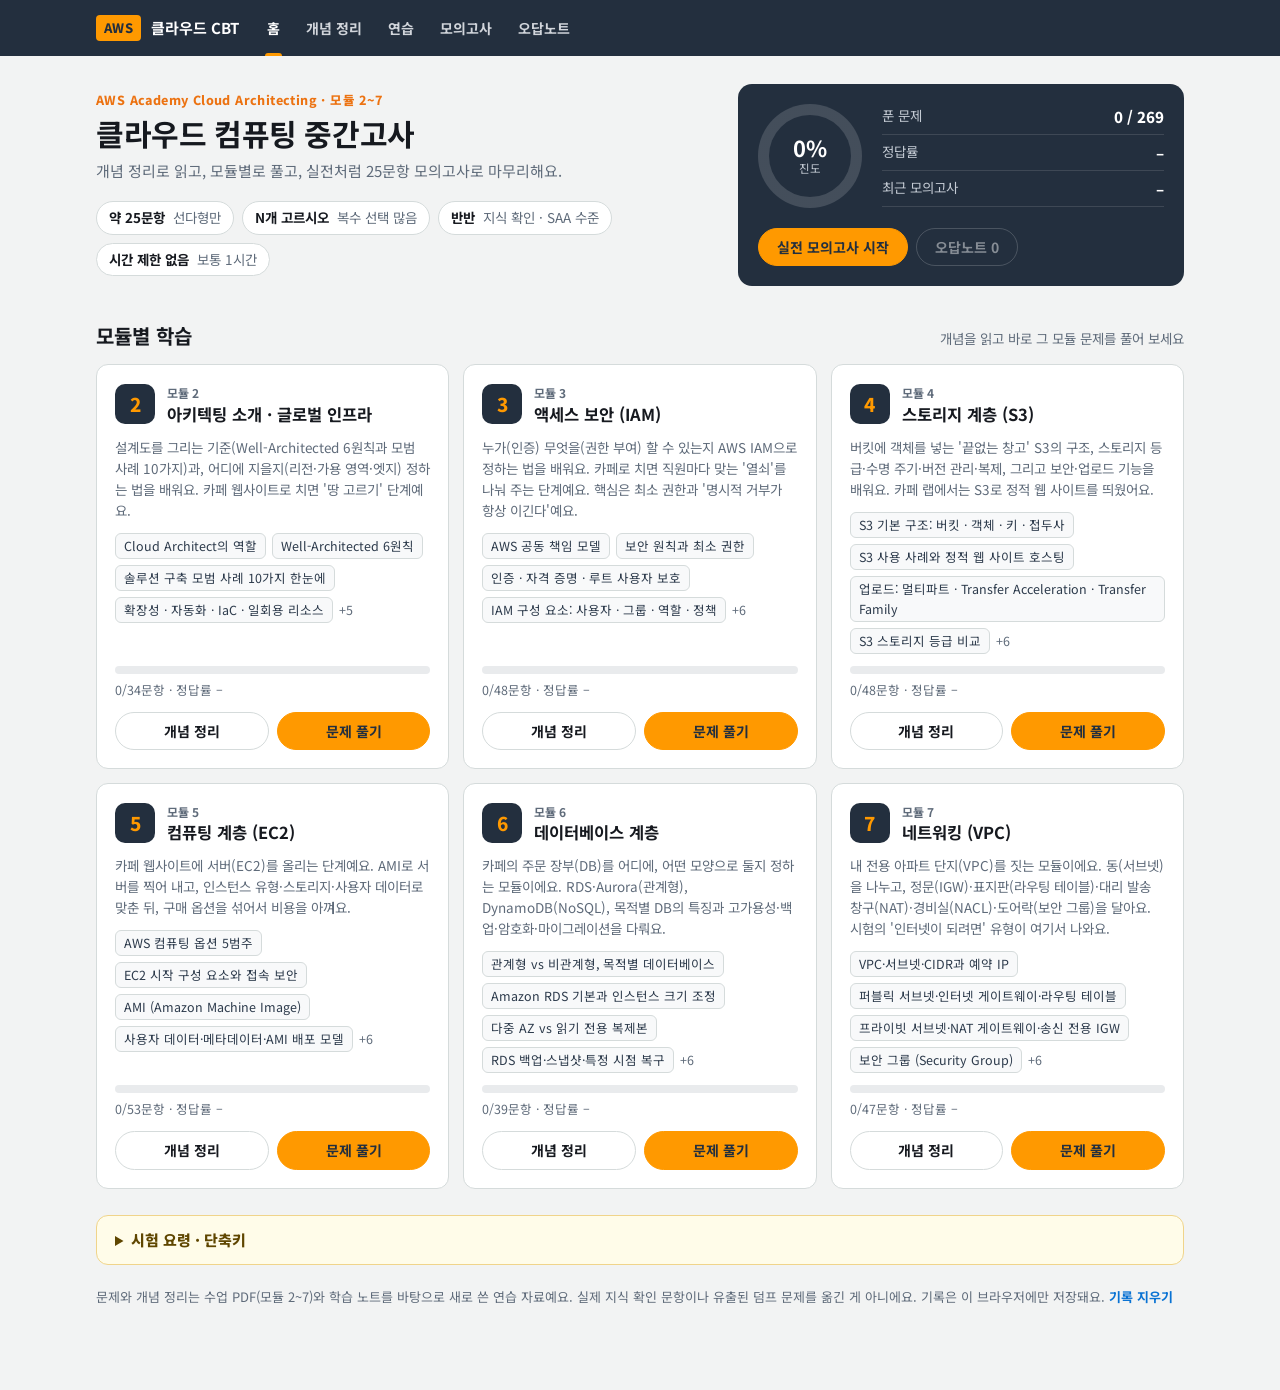
==== commit fa16d1ee: "개념 정리 추가(모듈 2~7, 59개 카드) · 문제↔개념 연결 · 홈 화면 개편" ====
--- a/index.html
+++ b/index.html
@@ -4,71 +4,180 @@
 <meta charset="utf-8">
 <title>AWS 클라우드 CBT</title>
 <meta name="viewport" content="width=device-width, initial-scale=1">
+<meta name="claude:viewport-fit-sides" content="cover">
 <link rel="preconnect" href="https://fonts.googleapis.com"><link rel="preconnect" href="https://fonts.gstatic.com" crossorigin>
 <link rel="stylesheet" href="https://fonts.googleapis.com/css2?family=Noto+Sans+KR:wght@400;500;700;800&display=swap">
 <style>
+/* AWS 시험 화면 톤: 남색 헤더 + 주황 강조, 본문은 밝은 회색 바탕 위 흰 카드 */
 :root {
   color-scheme: light;
-  --navy: #232f3e; --navy2: #161e2d; --orange: #ff9900; --orange-d: #ec7211;
-  --bg: #f2f3f3; --card: #ffffff; --fg: #16191f; --mut: #545b64; --line: #d5dbdb; --line2: #eaeded;
-  --acc: #0972d3; --acc-soft: #f2f8fd; --ok: #037f0c; --ok-soft: #f2fcf3; --bad: #d91515; --bad-soft: #fff7f7; --flag: #8d6605; --flag-soft: #fffce9;
+  --navy: #232f3e; --navy2: #161e2d; --orange: #ff9900; --orange-d: #ec7211; --orange-soft: #fff4e5;
+  --bg: #f2f3f3; --card: #ffffff; --fg: #16191f; --mut: #5f6b7a; --line: #d5dbdb; --line2: #e9ebed;
+  --acc: #0972d3; --acc-soft: #f0f6fd; --ok: #037f0c; --ok-soft: #f2fcf3; --bad: #d91515; --bad-soft: #fff7f7; --flag: #8d6605; --flag-soft: #fffce9;
   --ui: "Amazon Ember", "Noto Sans KR", "Helvetica Neue", Arial, system-ui, sans-serif;
+  --mono: Consolas, "D2Coding", ui-monospace, monospace;
 }
 [hidden] { display: none !important; }
 * { box-sizing: border-box; }
 html, body { margin: 0; }
 body { background: var(--bg); color: var(--fg); font: 15px/1.6 var(--ui); min-height: 100vh; }
+body::before { content: ""; position: fixed; inset: 0 0 auto; height: env(safe-area-inset-top, 0px); z-index: 10; background: var(--navy); }
 button { font: inherit; color: inherit; }
-.top { background: var(--navy); color: #fff; display: flex; align-items: center; justify-content: space-between; gap: 12px; padding: 0 20px; height: 56px; position: sticky; top: 0; z-index: 5; }
-.brand { display: flex; align-items: center; gap: 10px; font-weight: 700; min-width: 0; }
-.brand .lg { background: var(--orange); color: var(--navy); font-weight: 800; font-size: 13px; padding: 3px 8px; border-radius: 4px; letter-spacing: .3px; flex: none; }
-.brand span:last-child { white-space: nowrap; overflow: hidden; text-overflow: ellipsis; }
-.top .r { display: flex; align-items: center; gap: 10px; }
+.muted { color: var(--mut); font-weight: 500; }
+
+/* 헤더 */
+.top { background: var(--navy); color: #fff; position: sticky; top: env(safe-area-inset-top, 0px); z-index: 5; }
+.top .in { max-width: 1120px; margin: 0 auto; height: 56px; display: flex; align-items: center; gap: 16px; padding-left: max(16px, env(safe-area-inset-left, 0px)); padding-right: max(16px, env(safe-area-inset-right, 0px)); }
+.brand { display: flex; align-items: center; gap: 10px; font-weight: 700; flex: none; cursor: pointer; border: 0; background: none; color: #fff; padding: 0; }
+.brand .lg { background: var(--orange); color: var(--navy); font-weight: 800; font-size: 13px; padding: 3px 8px; border-radius: 4px; letter-spacing: .3px; }
+.tabs { display: flex; gap: 2px; height: 100%; overflow-x: auto; scrollbar-width: none; flex: 1; min-width: 0; }
+.tabs button { border: 0; background: none; color: #d1d5db; padding: 0 12px; font-weight: 700; font-size: 14px; cursor: pointer; position: relative; white-space: nowrap; display: flex; align-items: center; gap: 6px; }
+.tabs button:hover { color: #fff; }
+.tabs button.on { color: #fff; }
+.tabs button.on::after { content: ""; position: absolute; left: 10px; right: 10px; bottom: 0; height: 3px; border-radius: 3px 3px 0 0; background: var(--orange); }
+.bdg { background: var(--orange); color: var(--navy); font-size: 11px; font-weight: 800; border-radius: 999px; padding: 0 6px; line-height: 17px; }
+.top .r { display: flex; align-items: center; gap: 10px; margin-left: auto; flex: none; }
 .clock { font-variant-numeric: tabular-nums; background: #ffffff1a; padding: 4px 12px; border-radius: 4px; font-size: 14px; }
-.btn { border: 1px solid var(--line); background: var(--card); color: var(--fg); border-radius: 20px; padding: 7px 18px; font-weight: 700; cursor: pointer; font-size: 14px; }
-.btn:hover { background: #f2f3f3; }
+.mode-l { font-size: 13.5px; color: #d1d5db; max-width: 40vw; white-space: nowrap; overflow: hidden; text-overflow: ellipsis; }
+
+/* 버튼 */
+.btn { border: 1px solid var(--line); background: var(--card); color: var(--fg); border-radius: 20px; padding: 7px 18px; font-weight: 700; cursor: pointer; font-size: 14px; white-space: nowrap; }
+.btn:hover { background: #f4f5f6; }
 .btn.pri { background: var(--orange); border-color: var(--orange); color: var(--navy); }
 .btn.pri:hover { background: var(--orange-d); border-color: var(--orange-d); }
 .btn.dark { background: transparent; color: #fff; border-color: #ffffff66; }
 .btn.dark:hover { background: #ffffff1a; }
 .btn:disabled { opacity: .45; cursor: default; }
-.btn:focus-visible, .opt:focus-visible, .nav button:focus-visible { outline: 2px solid var(--acc); outline-offset: 2px; }
-.wrap { max-width: 1000px; margin: 0 auto; padding: 32px 20px 70px; }
-h1 { font-size: 28px; margin: 0; letter-spacing: -.3px; }
+.lnk { border: 0; background: none; color: var(--acc); font-weight: 700; cursor: pointer; padding: 0; font-size: inherit; }
+.lnk:hover { text-decoration: underline; }
+.btn:focus-visible, .opt:focus-visible, .tabs button:focus-visible, .lnk:focus-visible, .tpc:focus-visible, .mchip:focus-visible, .seg button:focus-visible, .mpick button:focus-visible { outline: 2px solid var(--acc); outline-offset: 2px; }
+
+/* 공통 레이아웃 */
+.wrap { max-width: 1120px; margin: 0 auto; padding-block: 28px 70px; padding-left: max(16px, env(safe-area-inset-left, 0px)); padding-right: max(16px, env(safe-area-inset-right, 0px)); }
+.wrap.narrow { max-width: 820px; }
+h1 { font-size: 30px; margin: 0; letter-spacing: -.4px; line-height: 1.3; text-wrap: balance; }
+.eyebrow { margin: 0 0 4px; font-size: 12.5px; font-weight: 800; color: var(--orange-d); letter-spacing: .4px; }
 .sub { color: var(--mut); margin: 6px 0 0; }
-.facts { display: grid; grid-template-columns: repeat(4, minmax(0, 1fr)); gap: 10px; margin-top: 22px; }
-.facts div { background: var(--card); border: 1px solid var(--line); border-radius: 8px; padding: 12px 14px; }
-.facts b { display: block; font-size: 18px; }
-.facts span { color: var(--mut); font-size: 13px; }
-.modes { display: grid; grid-template-columns: repeat(3, minmax(0, 1fr)); gap: 14px; margin-top: 24px; }
-.mode { background: var(--card); border: 1px solid var(--line); border-radius: 12px; padding: 20px; display: flex; flex-direction: column; gap: 10px; }
-.mode h2 { margin: 0; font-size: 19px; }
-.mode p { margin: 0; color: var(--mut); font-size: 14px; }
-.mode .meta { font-size: 13px; color: var(--mut); }
-.mode .btn { margin-top: auto; align-self: flex-start; }
-.mode label { font-size: 13.5px; display: flex; flex-direction: column; gap: 4px; color: var(--mut); }
-.mode select { font: inherit; padding: 6px 8px; border: 1px solid var(--line); border-radius: 6px; background: #fff; color: var(--fg); }
-.mods { margin-top: 28px; background: var(--card); border: 1px solid var(--line); border-radius: 12px; padding: 18px 20px; }
-.mods h3 { margin: 0 0 12px; font-size: 16px; }
-.mrow { display: grid; grid-template-columns: 210px minmax(0, 1fr) 120px; gap: 12px; align-items: center; padding: 6px 0; font-size: 14px; }
-.mrow .bar { height: 8px; background: var(--line2); border-radius: 4px; overflow: hidden; }
-.mrow .bar i { display: block; height: 100%; background: var(--ok); }
-.mrow .n { text-align: right; color: var(--mut); font-variant-numeric: tabular-nums; font-size: 13px; }
-.tip { margin-top: 22px; background: var(--flag-soft); border: 1px solid #f0d48a; border-radius: 10px; padding: 14px 16px; font-size: 14px; line-height: 1.7; }
-.tip b { color: #5f4600; }
-.foot { margin-top: 24px; color: var(--mut); font-size: 13px; }
-
-/* 시험 화면 */
-.exam { max-width: 1000px; margin: 0 auto; padding: 22px 20px 120px; }
-.qbar { display: flex; justify-content: space-between; align-items: center; gap: 10px; flex-wrap: wrap; margin-bottom: 14px; }
-.qbar .qn { font-weight: 800; font-size: 17px; }
-.chip { font-size: 12px; font-weight: 700; padding: 2px 10px; border-radius: 999px; background: #e9ebed; color: #414d5c; }
+.panel { background: var(--card); border: 1px solid var(--line); border-radius: 12px; padding: 20px 22px; margin-top: 18px; }
+.panel h3 { margin: 0 0 12px; font-size: 16px; }
+.chip { font-size: 12px; font-weight: 700; padding: 2px 10px; border-radius: 999px; background: #e9ebed; color: #414d5c; white-space: nowrap; }
 .chip.saa { background: #fef2e4; color: #8a4c00; }
 .chip.kc { background: #e8f2fb; color: #0b5ea8; }
+.bar { height: 8px; background: var(--line2); border-radius: 4px; overflow: hidden; }
+.bar i { display: block; height: 100%; background: var(--ok); border-radius: 4px; }
+
+/* 홈 */
+.hero { display: grid; grid-template-columns: minmax(0, 1.4fr) minmax(0, 1fr); gap: 18px; align-items: stretch; }
+.hero-t { padding: 6px 0; min-width: 0; }
+.facts { list-style: none; margin: 18px 0 0; padding: 0; display: flex; flex-wrap: wrap; gap: 8px; }
+.facts li { background: var(--card); border: 1px solid var(--line); border-radius: 999px; padding: 5px 12px; font-size: 13.5px; color: var(--mut); }
+.facts b { color: var(--fg); margin-right: 4px; }
+.hero-c { background: var(--navy); color: #fff; border-radius: 14px; padding: 20px; display: grid; grid-template-columns: auto minmax(0, 1fr); gap: 16px 20px; align-items: center; }
+.ring { --p: 0; width: 104px; height: 104px; border-radius: 50%; background: conic-gradient(var(--orange) calc(var(--p) * 1%), #ffffff26 0); display: grid; place-items: center; }
+.ring > div { width: 82px; height: 82px; border-radius: 50%; background: var(--navy); display: grid; place-items: center; align-content: center; }
+.ring b { font-size: 22px; line-height: 1.1; font-variant-numeric: tabular-nums; }
+.ring span { font-size: 11.5px; color: #c4cbd4; }
+.kv { margin: 0; display: grid; gap: 6px; }
+.kv div { display: flex; justify-content: space-between; gap: 10px; border-bottom: 1px solid #ffffff1f; padding-bottom: 5px; }
+.kv dt { color: #c4cbd4; font-size: 13.5px; } .kv dd { margin: 0; font-weight: 800; font-variant-numeric: tabular-nums; }
+.hero-c .hero-a { grid-column: 1 / -1; }
+.hero-a { display: flex; gap: 8px; flex-wrap: wrap; align-items: center; margin-top: 4px; }
+.hero-c .btn:not(.pri) { background: transparent; color: #fff; border-color: #ffffff66; }
+.hero-c .btn:not(.pri):hover { background: #ffffff1a; }
+.sec-h { display: flex; align-items: baseline; justify-content: space-between; gap: 12px; flex-wrap: wrap; margin: 34px 0 12px; }
+.sec-h h2 { margin: 0; font-size: 20px; }
+.sec-h span { color: var(--mut); font-size: 13.5px; }
+.mgrid { display: grid; grid-template-columns: repeat(3, minmax(0, 1fr)); gap: 14px; }
+.mcard { background: var(--card); border: 1px solid var(--line); border-radius: 12px; padding: 18px; display: flex; flex-direction: column; gap: 12px; min-width: 0; }
+.mtop { display: flex; gap: 12px; align-items: center; }
+.mno { flex: none; width: 40px; height: 40px; border-radius: 10px; background: var(--navy); color: var(--orange); font-weight: 800; font-size: 19px; display: grid; place-items: center; }
+.mlbl { font-size: 12px; color: var(--mut); font-weight: 700; }
+.mcard h3 { margin: 0; font-size: 16.5px; line-height: 1.35; }
+.msum { margin: 0; color: var(--mut); font-size: 13.5px; line-height: 1.55; }
+.topics { display: flex; flex-wrap: wrap; gap: 6px; }
+.tpc { border: 1px solid var(--line); background: #f8f9fa; border-radius: 6px; padding: 2px 8px; font-size: 12.5px; cursor: pointer; color: #2c3a4b; text-align: left; }
+.tpc:hover { border-color: var(--acc); color: var(--acc); background: var(--acc-soft); }
+.more { font-size: 12.5px; color: var(--mut); align-self: center; }
+.mprog { display: grid; gap: 6px; margin-top: auto; }
+.mprog span { font-size: 12.5px; color: var(--mut); font-variant-numeric: tabular-nums; }
+.macts { display: flex; gap: 8px; }
+.macts .btn { flex: 1; padding-inline: 10px; }
+.howto { margin-top: 26px; background: var(--flag-soft); border: 1px solid #f0d48a; border-radius: 12px; padding: 12px 18px; }
+.howto summary { cursor: pointer; font-weight: 800; color: #5f4600; }
+.howto ul { margin: 10px 0 2px; padding-left: 20px; font-size: 14px; line-height: 1.75; }
+.foot { margin-top: 22px; color: var(--mut); font-size: 13px; }
+
+/* 개념 정리 */
+.cwrap { max-width: 1120px; margin: 0 auto; padding-block: 18px 80px; padding-left: max(16px, env(safe-area-inset-left, 0px)); padding-right: max(16px, env(safe-area-inset-right, 0px)); }
+.backbar { position: sticky; top: calc(56px + env(safe-area-inset-top, 0px)); z-index: 4; display: flex; align-items: center; gap: 12px; background: var(--acc-soft); border: 1px solid #b5d3f3; border-radius: 10px; padding: 8px 12px; margin-bottom: 12px; font-size: 13.5px; color: var(--mut); }
+.mchips { display: flex; gap: 8px; overflow-x: auto; padding-bottom: 4px; scrollbar-width: thin; }
+.mchip { flex: none; border: 1px solid var(--line); background: var(--card); border-radius: 999px; padding: 6px 14px; font-size: 13.5px; cursor: pointer; white-space: nowrap; }
+.mchip b { color: var(--orange-d); margin-right: 2px; }
+.mchip.on { background: var(--navy); color: #fff; border-color: var(--navy); }
+.mchip.on b { color: var(--orange); }
+.cgrid { display: grid; grid-template-columns: 230px minmax(0, 1fr); gap: 22px; margin-top: 16px; align-items: start; }
+.ctoc { position: sticky; top: calc(72px + env(safe-area-inset-top, 0px)); background: var(--card); border: 1px solid var(--line); border-radius: 12px; padding: 12px 10px; display: flex; flex-direction: column; max-height: calc(100vh - 100px); overflow: auto; }
+.ctoc-h { font-size: 12px; font-weight: 800; color: var(--mut); padding: 2px 8px 6px; }
+.ctoc a { color: var(--fg); text-decoration: none; font-size: 13.5px; padding: 6px 8px; border-radius: 6px; line-height: 1.4; }
+.ctoc a:hover { background: var(--acc-soft); color: var(--acc); }
+.cmain { min-width: 0; display: flex; flex-direction: column; gap: 14px; }
+.chead { background: var(--card); border: 1px solid var(--line); border-radius: 12px; padding: 20px 22px; }
+.chead h1 { font-size: 26px; }
+.chead .hero-a { margin-top: 12px; }
+.ccard { background: var(--card); border: 1px solid var(--line); border-radius: 12px; padding: 20px 22px; scroll-margin-top: calc(72px + env(safe-area-inset-top, 0px)); }
+.ccard.flash { animation: fl 1.4s ease-out; }
+@keyframes fl { 0% { box-shadow: 0 0 0 3px var(--orange); } 100% { box-shadow: 0 0 0 3px transparent; } }
+.ccard h2 { margin: 0 0 10px; font-size: 19px; text-wrap: balance; }
+.md { font-size: 15px; line-height: 1.75; }
+.md p { margin: 0 0 10px; }
+.md ul, .md ol { margin: 0 0 10px; padding-left: 22px; }
+.md li { margin: 2px 0; }
+.md h4 { margin: 14px 0 6px; font-size: 15px; }
+.md code, .res code { font-family: var(--mono); font-size: .9em; background: #eef1f4; padding: 1px 5px; border-radius: 4px; }
+.md pre { background: #1e2733; color: #e6edf3; padding: 12px 14px; border-radius: 8px; overflow-x: auto; font-size: 13px; line-height: 1.55; margin: 0 0 10px; }
+.md pre code { background: none; padding: 0; color: inherit; }
+.tbl { overflow-x: auto; margin: 4px 0 12px; }
+.md table { border-collapse: collapse; font-size: 14px; min-width: 100%; }
+.md th, .md td { border: 1px solid var(--line); padding: 7px 10px; text-align: left; vertical-align: top; }
+.md th { background: #f4f6f8; font-weight: 800; white-space: nowrap; }
+.ctip { display: flex; gap: 10px; background: var(--orange-soft); border-left: 4px solid var(--orange); border-radius: 0 8px 8px 0; padding: 10px 14px; font-size: 14px; line-height: 1.65; }
+.ctip b { color: var(--orange-d); white-space: nowrap; }
+.cfoot { display: flex; justify-content: space-between; align-items: center; gap: 10px; flex-wrap: wrap; margin-top: 14px; padding-top: 12px; border-top: 1px solid var(--line2); }
+.cfoot .tags { display: flex; gap: 6px; flex-wrap: wrap; }
+.cnext { display: flex; justify-content: space-between; gap: 8px; }
+
+/* 연습 설정 */
+.frow { display: grid; gap: 8px; padding: 12px 0; border-bottom: 1px solid var(--line2); }
+.frow:last-of-type { border-bottom: 0; }
+.flbl { font-weight: 800; font-size: 14px; }
+.fhint { font-size: 12.5px; color: var(--mut); }
+.mpick { display: grid; grid-template-columns: repeat(3, minmax(0, 1fr)); gap: 8px; }
+.mpick button { border: 1.5px solid var(--line); background: #fff; border-radius: 10px; padding: 8px 10px; font-size: 13.5px; text-align: left; cursor: pointer; line-height: 1.35; }
+.mpick button b { color: var(--orange-d); margin-right: 4px; }
+.mpick button.on { border-color: var(--acc); background: var(--acc-soft); }
+.seg { display: inline-flex; flex-wrap: wrap; border: 1px solid var(--line); border-radius: 10px; overflow: hidden; width: fit-content; max-width: 100%; }
+.seg button { border: 0; background: #fff; padding: 7px 14px; font-size: 14px; cursor: pointer; border-right: 1px solid var(--line); }
+.seg button:last-child { border-right: 0; }
+.seg button.on { background: var(--navy); color: #fff; font-weight: 700; }
+.fgo { display: flex; justify-content: space-between; align-items: center; gap: 12px; flex-wrap: wrap; margin-top: 14px; padding-top: 14px; border-top: 1px solid var(--line2); color: var(--mut); }
+.fgo b { color: var(--fg); font-size: 18px; }
+.ilist { margin: 0; padding-left: 20px; line-height: 1.9; }
+.hist { display: flex; align-items: flex-end; gap: 10px; height: 120px; padding-top: 6px; }
+.hist div { flex: 1; max-width: 48px; height: 100%; display: flex; flex-direction: column; justify-content: flex-end; align-items: center; gap: 4px; }
+.hist i { display: block; width: 100%; background: var(--orange); border-radius: 4px 4px 0 0; }
+.hist span { font-size: 11.5px; color: var(--mut); font-variant-numeric: tabular-nums; }
+
+/* 시험 화면 */
+.exam { max-width: 1000px; margin: 0 auto; padding-block: 18px 120px; padding-left: max(16px, env(safe-area-inset-left, 0px)); padding-right: max(16px, env(safe-area-inset-right, 0px)); }
+.pbar { height: 4px; background: var(--line2); border-radius: 2px; overflow: hidden; margin-bottom: 14px; }
+.pbar i { display: block; height: 100%; background: var(--orange); }
+.qbar { display: flex; justify-content: space-between; align-items: center; gap: 10px; flex-wrap: wrap; margin-bottom: 14px; }
+.qmeta { display: flex; gap: 8px; align-items: center; flex-wrap: wrap; }
+.qbar .qn { font-weight: 800; font-size: 17px; }
 .flagbox { display: flex; align-items: center; gap: 8px; cursor: pointer; font-size: 14px; color: var(--flag); font-weight: 700; user-select: none; }
 .flagbox input { width: 18px; height: 18px; accent-color: var(--flag); }
 .qcard { background: var(--card); border: 1px solid var(--line); border-radius: 10px; padding: 22px 24px; }
-.qt { font-size: 16.5px; font-weight: 600; line-height: 1.75; white-space: pre-wrap; margin: 0 0 6px; }
+.qt { font-size: 16.5px; font-weight: 600; line-height: 1.75; white-space: pre-wrap; margin: 0 0 6px; overflow-wrap: anywhere; }
 .pick { color: var(--acc); font-weight: 700; font-size: 14px; margin: 0 0 14px; }
 .opts { display: flex; flex-direction: column; gap: 8px; }
 .opt { display: flex; gap: 12px; align-items: flex-start; text-align: left; width: 100%; padding: 12px 14px; border: 1.5px solid var(--line); border-radius: 8px; background: #fff; cursor: pointer; font-size: 15px; line-height: 1.6; }
@@ -88,8 +197,9 @@
 .res.ok { border-color: #9cd3a0; background: var(--ok-soft); }
 .res.no { border-color: #f4b3b3; background: var(--bad-soft); }
 .res b.r { color: var(--ok); } .res b.w { color: var(--bad); }
-.res .tags { margin-top: 8px; display: flex; gap: 6px; flex-wrap: wrap; }
-.nav { position: fixed; left: 0; right: 0; bottom: 0; background: var(--card); border-top: 1px solid var(--line); padding: 10px 20px; z-index: 5; }
+.rel { display: flex; gap: 6px; flex-wrap: wrap; align-items: center; margin-top: 10px; padding-top: 10px; border-top: 1px dashed #c9cfd6; }
+.rel > span { font-size: 12.5px; font-weight: 800; color: var(--mut); margin-right: 2px; }
+.nav { position: fixed; left: 0; right: 0; bottom: 0; background: var(--card); border-top: 1px solid var(--line); padding-block: 10px calc(10px + env(safe-area-inset-bottom, 0px)); padding-left: max(16px, env(safe-area-inset-left, 0px)); padding-right: max(16px, env(safe-area-inset-right, 0px)); z-index: 5; }
 .nav .in { max-width: 1000px; margin: 0 auto; display: flex; justify-content: space-between; gap: 10px; align-items: center; flex-wrap: wrap; }
 .nav .g { display: flex; gap: 8px; align-items: center; flex-wrap: wrap; }
 .prog { color: var(--mut); font-size: 13.5px; font-variant-numeric: tabular-nums; }
@@ -100,45 +210,62 @@
 .rgrid .st { font-size: 12px; font-weight: 700; }
 .rgrid .un .st { color: var(--bad); } .rgrid .an .st { color: var(--ok); } .rgrid .fl { background: var(--flag-soft); border-color: #e7c96b; } .rgrid .fl .st { color: var(--flag); }
 .legend { display: flex; gap: 16px; flex-wrap: wrap; font-size: 13.5px; color: var(--mut); margin-top: 8px; }
-.score { display: flex; align-items: baseline; gap: 10px; margin: 6px 0 2px; }
-.score b { font-size: 56px; letter-spacing: -1px; line-height: 1.1; }
+.score { display: flex; align-items: baseline; gap: 10px; margin: 6px 0 2px; flex-wrap: wrap; }
+.score b { font-size: 56px; letter-spacing: -1px; line-height: 1.1; font-variant-numeric: tabular-nums; }
 .pass { font-weight: 800; padding: 3px 12px; border-radius: 999px; font-size: 14px; }
 .pass.y { background: var(--ok-soft); color: var(--ok); border: 1px solid #9cd3a0; } .pass.n { background: var(--bad-soft); color: var(--bad); border: 1px solid #f4b3b3; }
-.qlist { margin-top: 18px; display: flex; flex-direction: column; gap: 6px; }
+.mrow { display: grid; grid-template-columns: 250px minmax(0, 1fr) 70px 80px; gap: 12px; align-items: center; padding: 6px 0; font-size: 14px; }
+.mrow .n { text-align: right; color: var(--mut); font-variant-numeric: tabular-nums; font-size: 13px; }
+.qlist { margin-top: 12px; display: flex; flex-direction: column; gap: 6px; }
 .qitem { background: #fff; border: 1px solid var(--line); border-radius: 8px; padding: 10px 14px; display: grid; grid-template-columns: 34px minmax(0, 1fr) auto; gap: 10px; align-items: center; cursor: pointer; text-align: left; width: 100%; }
 .qitem:hover { border-color: var(--acc); }
 .qitem .k { font-weight: 800; color: var(--mut); }
 .qitem .t { white-space: nowrap; overflow: hidden; text-overflow: ellipsis; font-size: 14px; }
 .qitem .s { font-weight: 800; font-size: 13px; }
 .qitem .s.o { color: var(--ok); } .qitem .s.x { color: var(--bad); }
-.side-filter { display: flex; gap: 8px; flex-wrap: wrap; align-items: center; margin-bottom: 14px; font-size: 14px; color: var(--mut); }
-.side-filter select { font: inherit; padding: 5px 8px; border: 1px solid var(--line); border-radius: 6px; background: #fff; }
+
+/* 대화상자 */
 .dlg-back { position: fixed; inset: 0; z-index: 100; background: #16191f66; display: grid; place-items: center; padding: 16px; }
 .dlg { width: 440px; max-width: 100%; background: var(--card); border-radius: 12px; padding: 20px 20px 16px; box-shadow: 0 20px 50px #0005; }
 .dlg-t { font-weight: 800; font-size: 17px; }
 .dlg-m { margin-top: 8px; color: var(--mut); font-size: 14.5px; }
 .dlg-b { display: flex; justify-content: flex-end; gap: 8px; margin-top: 18px; }
-@media (max-width: 860px) {
-  .facts, .modes { grid-template-columns: 1fr; }
-  .mrow { grid-template-columns: 1fr 90px; } .mrow .bar { grid-column: 1 / 3; grid-row: 2; }
-  .qcard { padding: 16px; }
-  .top { padding: 0 12px; }
+
+@media (max-width: 960px) {
+  .mgrid { grid-template-columns: repeat(2, minmax(0, 1fr)); }
+  .cgrid { grid-template-columns: minmax(0, 1fr); }
+  .ctoc { position: static; max-height: none; flex-direction: row; flex-wrap: wrap; gap: 4px; }
+  .ctoc-h { width: 100%; }
+  .ctoc a { background: #f4f6f8; }
+}
+@media (max-width: 720px) {
+  .hero { grid-template-columns: minmax(0, 1fr); }
+  .mgrid, .mpick { grid-template-columns: minmax(0, 1fr); }
+  .mrow { grid-template-columns: minmax(0, 1fr) 60px; } .mrow .bar { grid-column: 1 / -1; grid-row: 2; } .mrow > :last-child { grid-column: 1 / -1; }
+  .qcard, .ccard, .chead, .panel { padding: 16px; }
   .brand span:last-child { display: none; }
+  h1 { font-size: 25px; }
 }
-@media (prefers-reduced-motion: reduce) { * { scroll-behavior: auto !important; } }
+@media (prefers-reduced-motion: reduce) { .ccard.flash { animation: none; } }
 </style>
 </head>
 <body>
-<header class="top"><div class="brand"><span class="lg">AWS</span><span id="ttl">클라우드 컴퓨팅 CBT · Cloud Architecting 모듈 2~7</span></div><div class="r" id="topr"></div></header>
+<header class="top"><div class="in"><button class="brand" data-tab="home" aria-label="홈"><span class="lg">AWS</span><span>클라우드 CBT</span></button>
+  <nav class="tabs" id="tabs" aria-label="메뉴"><button data-tab="home">홈</button><button data-tab="concept">개념 정리</button><button data-tab="practice">연습</button><button data-tab="mock">모의고사</button><button data-tab="wrong">오답노트 <span class="bdg" hidden></span></button></nav>
+  <div class="r" id="topr"></div></div></header>
 <main id="app"></main>
-<script>window.CLOUD_QS = [{"id": "m2-001", "module": 2, "level": "basic", "pick": 1, "q": "AWS Well-Architected Framework를 구성하는 6가지 원칙에 해당하지 않는 것은 무엇입니까?", "options": ["지속 가능성", "확장성", "운영 우수성", "비용 최적화", "성능 효율성"], "answer": [1], "explain": "Well-Architected Framework의 6원칙은 운영 우수성, 보안, 신뢰성, 성능 효율성, 비용 최적화, 지속 가능성입니다. 확장성·자동화·느슨한 결합 등은 원칙이 아니라 '솔루션 구축 모범 사례'로 따로 배웠습니다.", "why": ["6가지 원칙 중 하나로, 가장 최근에 추가된 원칙입니다.", "확장성 구현은 '모범 사례'이지 Well-Architected의 원칙(기둥)이 아닙니다.", "6가지 원칙 중 하나입니다.", "6가지 원칙 중 하나입니다.", "6가지 원칙 중 하나입니다."], "tags": ["지식확인", "Well-Architected"]}, {"id": "m2-002", "module": 2, "level": "basic", "pick": 1, "q": "비즈니스 가치를 제공하는 시스템을 실행·모니터링하고, 지원 프로세스와 절차를 지속적으로 개선하며, 전체 워크로드를 코드로 정의하는 데 초점을 둔 Well-Architected 원칙은 무엇입니까?", "options": ["보안", "운영 우수성", "신뢰성", "성능 효율성"], "answer": [1], "explain": "운영 우수성 원칙의 세 가지 키워드는 '실행하고 모니터링', '지원 프로세스와 절차를 지속적으로 개선', '전체 워크로드를 코드로 확인'입니다. 로그·지표로 관찰하고 운영 활동을 코드로 구현하는 것이 핵심입니다.", "why": ["보안은 자격 증명 기반, 추적 가능성, 모든 계층 보안 등 정보·시스템 보호에 초점을 둡니다.", "실행·모니터링, 프로세스의 지속적 개선, '운영을 코드로'가 운영 우수성의 핵심입니다.", "신뢰성은 장애에서 빠르게 복구하고 수요를 동적으로 충족하는 능력에 초점을 둡니다.", "성능 효율성은 컴퓨팅 리소스를 효율적으로 선택·사용하는 데 초점을 둡니다."], "tags": ["지식확인", "Well-Architected", "운영 우수성"]}, {"id": "m2-003", "module": 2, "level": "basic", "pick": 1, "q": "AWS Well-Architected Tool에 대한 설명으로 옳은 것은 무엇입니까?", "options": ["템플릿을 사용해 인프라를 자동으로 프로비저닝하는 코드형 인프라(IaC) 서비스다.", "검토 요청마다 별도 요금이 부과되는 유료 컨설팅 서비스다.", "워크로드 상태를 검토해 최신 AWS 아키텍처 모범 사례와 비교하고, 개선을 위한 단계별 실행 계획을 제공한다.", "AWS 계정에서 발생한 모든 API 호출을 기록하는 감사 서비스다."], "answer": [2], "explain": "AWS Well-Architected Tool은 콘솔에서 워크로드를 정의하고 6개 원칙별 질문에 답하면, 모범 사례와 비교한 결과와 개선 계획을 제공하는 무료 셀프 서비스 도구입니다.", "why": ["IaC 도구에 대한 설명입니다. Well-Architected Tool은 리소스를 만들지 않습니다.", "Well-Architected Tool은 콘솔에서 무료로 사용할 수 있는 셀프 서비스 도구입니다.", "Well-Architected Tool의 정확한 설명입니다.", "AWS CloudTrail에 대한 설명입니다."], "tags": ["지식확인", "Well-Architected Tool"]}, {"id": "m2-004", "module": 2, "level": "basic", "pick": 2, "q": "AWS 리전에 대한 설명으로 옳은 것을 고르시오.", "options": ["2019년 3월 20일 이후 도입된 리전도 별도 설정 없이 기본적으로 활성화되어 있다.", "리전 간 통신은 항상 퍼블릭 인터넷을 거친다.", "한 리전에 저장한 데이터는 고객이 직접 복제를 설정하지 않는 한 다른 리전으로 자동 복제되지 않는다.", "모든 AWS 서비스는 모든 리전에서 동일하게 제공된다.", "각 리전은 일반적으로 2개 이상의 격리된 가용 영역으로 구성된다."], "answer": [2, 4], "explain": "리전은 2개 이상의 가용 영역으로 이루어진 지리적 영역이며, 내결함성을 위해 서로 격리됩니다. 데이터는 고객이 선택한 리전 안에만 저장되고 다른 리전으로 자동 복제되지 않습니다.", "why": ["그 이후 도입된 리전은 기본적으로 비활성화되어 있어 먼저 사용 설정해야 합니다.", "리전 간 통신에는 AWS 백본 네트워크가 사용됩니다.", "리전은 서로 격리되어 있으며 리전 간 복제는 고객이 직접 수행·제어합니다.", "리전마다 사용 가능한 서비스와 기능이 다릅니다.", "리전은 2개 이상의 가용 영역이 있는 지리적 영역입니다."], "tags": ["지식확인", "글로벌 인프라", "리전"]}, {"id": "m2-005", "module": 2, "level": "basic", "pick": 3, "q": "워크로드를 배포할 AWS 리전을 선택할 때 고려해야 할 사항을 고르시오.", "options": ["최종 사용자와의 거리에 따른 지연 시간", "IAM 사용자를 리전마다 다시 만들어야 하는지 여부", "리소스를 배치할 특정 데이터 센터 건물을 지정할 수 있는지 여부", "필요한 서비스와 기능을 해당 리전에서 사용할 수 있는지 여부", "데이터 거주(주권) 및 규정 준수 요구 사항"], "answer": [0, 3, 4], "explain": "리전 선택 기준은 규정 준수(데이터 거주), 지연 시간(사용자와의 거리), 서비스 가용성, 비용입니다. 교재 핵심 사항도 '리전 선택은 일반적으로 규정 준수 요구 사항 또는 지연 시간 감소에 기준을 둔다'고 정리합니다.", "why": ["사용자와 가까운 리전일수록 지연 시간이 줄어듭니다.", "IAM은 글로벌 서비스이므로 리전별로 사용자를 다시 만들 필요가 없습니다.", "고객은 리소스를 배포할 개별 데이터 센터를 지정하지 않습니다.", "리전마다 제공 서비스가 다르므로 확인해야 합니다.", "데이터를 어느 나라에 저장해야 하는지는 리전 선택의 대표 기준입니다."], "tags": ["지식확인", "글로벌 인프라", "리전"]}, {"id": "m2-006", "module": 2, "level": "basic", "pick": 1, "q": "AWS 엣지 로케이션에 대한 설명으로 가장 적절한 것은 무엇입니까?", "options": ["리전 안에서 EC2 인스턴스를 배치할 위치를 고르는 가장 세분화된 단위다.", "고객과 가까운 곳에 위치해 Amazon CloudFront 등이 콘텐츠를 캐시하고 지연 시간을 줄이는 데 사용된다.", "리전이 없는 대도시에 컴퓨팅·스토리지를 배치해 지연 시간에 민감한 애플리케이션을 실행하는 리전의 확장이다.", "2개 이상의 가용 영역으로 구성된 지리적 영역이다."], "answer": [1], "explain": "엣지 로케이션은 사용자 가까이에 있는 AWS 상호 접속 위치(POP)로, CloudFront·Route 53 등이 사용합니다. 인기 콘텐츠를 사용자 근처에 캐시해 응답 지연을 줄입니다.", "why": ["가용 영역에 대한 설명입니다.", "엣지 로케이션은 사용자 가까이에서 콘텐츠를 제공하는 POP입니다.", "AWS 로컬 영역에 대한 설명입니다.", "리전에 대한 설명입니다."], "tags": ["지식확인", "글로벌 인프라", "엣지 로케이션"]}, {"id": "m2-007", "module": 2, "level": "basic", "pick": 2, "q": "아키텍처의 구성 요소를 느슨하게 결합(분리)하기 위해 교재에서 제시한 2가지 기본 솔루션은 무엇입니까?", "options": ["메시지 대기열(Amazon SQS)", "웹 서버 설정에 애플리케이션 서버의 IP 주소를 직접 지정", "모든 계층을 하나의 대형 인스턴스에 통합", "로드 밸런서(Elastic Load Balancing)", "계층마다 서버 수를 고정해 연결 대상을 바꾸지 않음"], "answer": [0, 3], "explain": "느슨한 결합은 관리형 솔루션을 계층 사이의 중개자로 두어, 한 구성 요소의 장애나 규모 변화가 다른 계층에 직접 영향을 주지 않게 하는 설계입니다. 교재는 로드 밸런서와 메시지 대기열을 2가지 기본 솔루션으로 듭니다.", "why": ["대기열을 사이에 두면 생산자와 소비자가 서로를 직접 알 필요가 없습니다.", "서버끼리 강하게 결합되는 안티 패턴입니다.", "단일 실패 지점이 생기고 계층별 독립 확장이 불가능합니다.", "계층 사이의 중개자로서 정상 서버에만 요청을 보냅니다.", "수요 변화에 대응할 수 없고 결합도 문제를 해결하지 못합니다."], "tags": ["지식확인", "모범 사례", "느슨한 결합"]}, {"id": "m2-008", "module": 2, "level": "basic", "pick": 2, "q": "코드형 인프라(IaC)를 사용할 때 얻을 수 있는 이점을 고르시오.", "options": ["템플릿을 사용하면 모든 리소스가 다른 리전으로 자동 복제된다.", "단일 템플릿으로 동일한 환경을 빠르게 반복 배포할 수 있다.", "수동 구성에서 생기는 오류를 줄이고, 문제가 생기면 이전의 안정적인 구성으로 롤백할 수 있다.", "애플리케이션 코드의 버그를 AWS가 자동으로 수정한다.", "하드웨어를 미리 구매해야 하므로 용량 계획이 정확해진다."], "answer": [1, 2], "explain": "IaC는 수동 프로세스 대신 코드(템플릿)로 인프라를 프로비저닝하는 방식입니다. 중복 환경의 신속한 배포, 구성 오류 감소, 변경 사항의 일관된 전파가 핵심 이점입니다.", "why": ["템플릿을 다른 리전에 배포할 수는 있지만 자동 복제 기능은 아닙니다.", "중복 환경을 신속하게 배포할 수 있습니다.", "구성 오류 감소와 롤백은 IaC의 대표 이점입니다.", "IaC는 인프라를 정의할 뿐 애플리케이션 버그를 고치지 않습니다.", "IaC는 하드웨어 선구매와 관계가 없습니다."], "tags": ["지식확인", "모범 사례", "IaC"]}, {"id": "m2-009", "module": 2, "level": "basic", "pick": 2, "q": "AWS 가용 영역에 대한 설명으로 옳은 것을 고르시오.", "options": ["하나의 데이터 센터가 2개의 가용 영역에 동시에 속할 수 있다.", "가용 영역들은 서로 물리적으로 분리되어 있으며, 리전 내에서 고속 프라이빗 링크로 연결된다.", "같은 리전의 가용 영역들은 장애 격리를 위해 하나의 전원 공급망을 공유한다.", "각 가용 영역은 하나 이상의 데이터 센터로 구성된다.", "고가용성을 위해 고객이 특정 데이터 센터를 직접 지정해 리소스를 배포한다."], "answer": [1, 3], "explain": "가용 영역은 독립된 실패 영역으로 설계되어 전원·네트워크가 분리되어 있습니다. 여러 가용 영역에 애플리케이션을 분산하면 자연재해나 시스템 장애에도 복원력을 유지할 수 있습니다.", "why": ["1개의 데이터 센터는 2개의 가용 영역에 속할 수 없습니다.", "독립된 실패 영역이면서 저지연 링크로 연결됩니다.", "각 가용 영역은 독립 전원과 서로 다른 유틸리티 그리드를 사용합니다.", "일부 가용 영역은 최대 6개 데이터 센터로 구성되기도 합니다.", "고객은 데이터 센터가 아니라 가용 영역을 선택합니다."], "tags": ["지식확인", "글로벌 인프라", "가용 영역"]}, {"id": "m2-010", "module": 2, "level": "basic", "pick": 2, "q": "Cloud Architect의 역할은 계획, 조사, 구축으로 나눌 수 있습니다. 다음 중 '조사' 단계에 해당하는 활동을 고르시오.", "options": ["클라우드 서비스 사양과 워크로드 요구 사항을 조사한다.", "채택 및 마이그레이션을 관리한다.", "비즈니스 책임자와 함께 기술 분야의 클라우드 전략을 수립한다.", "마일스톤, 작업 스트림, 소유자가 포함된 트랜스포메이션 로드맵을 설계한다.", "기존 워크로드 아키텍처를 검토하고 프로토타입 솔루션을 설계한다."], "answer": [0, 4], "explain": "계획: 클라우드 전략 수립과 요구 사항 분석, 조사: 서비스 사양·워크로드 요구 사항 조사와 기존 아키텍처 검토·프로토타입 설계, 구축: 로드맵 설계와 채택·마이그레이션 관리입니다.", "why": ["조사 단계의 활동입니다.", "구축 단계의 활동입니다.", "계획 단계의 활동입니다.", "구축 단계의 활동입니다.", "조사 단계의 활동입니다."], "tags": ["지식확인", "Cloud Architect"]}, {"id": "m2-011", "module": 2, "level": "basic", "pick": 2, "q": "다음 중 '성능 효율성' 원칙의 설계 원칙에 해당하는 것을 고르시오.", "options": ["효율적인 리소스를 선택하고 유지한다.", "빠르게 복구한다.", "고급 기술을 대중화한다.", "추적 가능성을 유지한다.", "불필요한 비용을 제거한다."], "answer": [0, 2], "explain": "성능 효율성은 '효율적인 리소스 선택·유지', '고급 기술 대중화', '최적의 기술 사용 방식 적용'으로 정리됩니다. 원칙별 세부 문구보다 각 원칙이 무엇에 초점을 두는지 구분하면 됩니다.", "why": ["성능 효율성 원칙입니다.", "신뢰성 원칙입니다.", "직접 구현하기 어려운 기술은 공급업체(관리형 서비스)를 활용한다는 성능 효율성 원칙입니다.", "보안 원칙입니다.", "비용 최적화 원칙입니다."], "tags": ["Well-Architected", "성능 효율성"]}, {"id": "m2-012", "module": 2, "level": "basic", "pick": 1, "q": "'사용률을 극대화한다', '효율적인 하드웨어 및 소프트웨어를 선택한다', '다운스트림 영향을 축소한다'는 설계 원칙이 속한 Well-Architected 원칙은 무엇입니까?", "options": ["지속 가능성", "비용 최적화", "신뢰성", "운영 우수성"], "answer": [0], "explain": "지속 가능성 원칙은 프로비저닝된 리소스를 최대한 활용하고 필요한 총 리소스를 최소화해 에너지와 환경 영향을 줄이는 데 초점을 둡니다.", "why": ["자원 낭비를 줄이고 환경 영향을 최소화하는 지속 가능성 원칙입니다.", "비용 최적화는 효율성 측정, 불필요한 비용 제거, 올바른 소비 모델, 관리형 서비스 고려입니다.", "신뢰성은 빠른 복구, 동적 수요 충족, 중단 완화입니다.", "운영 우수성은 실행·모니터링, 지속적 개선, 워크로드를 코드로 관리하는 것입니다."], "tags": ["Well-Architected", "지속 가능성"]}, {"id": "m2-013", "module": 2, "level": "basic", "pick": 1, "q": "AWS 서비스가 사용하는 비용 모델에 대한 설명으로 옳은 것은 무엇입니까?", "options": ["한 번 결제하면 모든 서비스를 무제한으로 사용할 수 있다.", "필요한 서비스를 사용하는 동안에만 비용을 지불하는 가변 비용 모델이다.", "서버가 활성 상태인지와 관계없이 매달 동일한 비용을 지불한다.", "최대 사용량에 맞춰 장비를 미리 구매해야 한다."], "answer": [1], "explain": "온프레미스는 장비·건물 같은 고정 비용이 들지만, AWS는 사용하는 동안에만 지불하는 가변 비용 모델입니다. 따라서 필요한 리소스만 프로비저닝하고 사용하지 않을 때는 중지하는 것이 비용 최적화의 기본입니다.", "why": ["그런 요금 모델은 없습니다.", "클라우드는 고정 비용을 가변 비용으로 바꿉니다.", "온프레미스 데이터 센터의 고정 비용 모델입니다.", "온프레미스 방식이며, 클라우드는 필요한 만큼만 프로비저닝합니다."], "tags": ["모범 사례", "비용 최적화"]}, {"id": "m2-014", "module": 2, "level": "basic", "pick": 2, "q": "S3 버킷을 오리진으로 하는 Amazon CloudFront 배포를 구성했습니다. 같은 파일에 대한 두 번째 이후 요청에서 나타나는 효과를 고르시오.", "options": ["파일이 S3에서 삭제되고 엣지 로케이션에만 남는다.", "모든 요청이 항상 S3 오리진까지 전달된다.", "S3 오리진에서 파일을 전송하는 횟수가 줄어 비용과 오리진 부하가 감소한다.", "요청이 사용자와 가까운 엣지 로케이션에서 처리되어 지연 시간이 줄어든다.", "S3 버킷이 다른 리전으로 자동 복제된다."], "answer": [2, 3], "explain": "캐싱은 요청자와 영구 스토리지 사이에 데이터를 임시로 저장해 이후 요청을 빠르게 처리하는 기법입니다. 첫 요청 때 CloudFront가 S3에서 파일을 가져와 엣지에 저장하고, 이후 요청은 엣지에서 처리합니다.", "why": ["캐시는 복사본일 뿐이며 원본은 S3에 그대로 남습니다.", "캐시가 있으면 오리진까지 가지 않습니다.", "첫 요청 이후에는 S3에서 전송하는 비용을 지불하지 않아도 됩니다.", "캐시된 복사본을 엣지에서 바로 제공합니다.", "CloudFront 캐싱은 리전 간 복제가 아닙니다."], "tags": ["모범 사례", "캐싱", "CloudFront"]}, {"id": "m2-015", "module": 2, "level": "basic", "pick": 1, "q": "AWS 로컬 영역에 대한 설명으로 옳지 않은 것은 무엇입니까?", "options": ["로컬 영역은 리전의 확장이다.", "로컬 영역은 고객이 자체 데이터 센터에 직접 설치하고 운영하는 AWS 장비다.", "지연 시간에 민감한 애플리케이션을 최종 사용자 가까이에서 실행해 한 자릿수 밀리초 수준의 지연 시간을 낼 수 있다.", "로컬 영역에서 Amazon EC2, Amazon EBS 등 일부 서비스를 실행할 수 있다.", "로컬 영역은 AWS에서 관리하고 지원한다."], "answer": [1], "explain": "로컬 영역은 리전이 없는 대도시·산업 중심지 가까이에 AWS 컴퓨팅·스토리지 등 일부 서비스를 배치한 리전의 확장입니다. AWS가 관리·지원하며, 실시간 게임·미디어 제작처럼 지연 시간에 민감한 워크로드에 사용합니다.", "why": ["옳은 설명입니다. 각 로컬 영역은 리전의 확장입니다.", "틀린 설명입니다. 로컬 영역은 AWS가 관리하는 인프라입니다.", "옳은 설명입니다(교재: 10밀리초 미만).", "옳은 설명입니다.", "옳은 설명입니다."], "tags": ["글로벌 인프라", "로컬 영역"]}, {"id": "m2-016", "module": 2, "level": "basic", "pick": 1, "q": "오리진 서버와 엣지 로케이션 사이에 위치하며, 엣지 로케이션에 유지할 만큼 자주 액세스되지 않는 콘텐츠를 캐시하는 AWS 인프라 구성 요소는 무엇입니까?", "options": ["가용 영역", "리전 엣지 캐시", "데이터 센터", "로컬 영역"], "answer": [1], "explain": "리전 엣지 캐시는 오리진과 엣지 로케이션 사이에 있는 더 큰 캐시로, CloudFront에서 기본으로 사용됩니다. 엣지 로케이션에서 밀려난 덜 인기 있는 콘텐츠도 사용자 가까이에서 제공해 오리진 요청을 줄입니다.", "why": ["가용 영역은 리전 안의 격리된 위치로, 캐시 계층이 아닙니다.", "엣지 로케이션과 오리진 사이에서 더 큰 캐시를 제공합니다.", "데이터 센터는 서버가 실제로 운영되는 시설로, 이 질문의 캐시 계층을 가리키지 않습니다.", "로컬 영역은 지연 시간에 민감한 워크로드를 실행하기 위한 리전의 확장입니다."], "tags": ["글로벌 인프라", "POP", "엣지 로케이션"]}, {"id": "m2-017", "module": 2, "level": "basic", "pick": 1, "q": "한 회사가 2019년 3월 20일 이후 도입된 리전(예: 아시아 태평양(홍콩))에 리소스를 배포하려고 합니다. 이 리전을 사용하려면 먼저 무엇을 해야 합니까?", "options": ["해당 국가에서 새 AWS 계정을 만든다.", "해당 리전에는 고객 리소스를 배포할 수 없다.", "AWS Support에 데이터 센터 주소를 요청한다.", "AWS Management Console 등에서 계정에 해당 리전을 사용하도록 설정(활성화)한다."], "answer": [3], "explain": "2019년 3월 20일 이전에 도입된 리전은 기본으로 사용할 수 있지만, 그 이후 도입된 리전은 기본적으로 사용이 중지되어 있습니다. 콘솔 등에서 리전을 사용 설정하면 이용할 수 있습니다.", "why": ["계정을 새로 만들 필요는 없습니다.", "사용 설정을 하면 배포할 수 있습니다.", "고객은 데이터 센터를 지정하지 않습니다.", "이후 도입된 리전은 기본적으로 사용이 중지되어 있어 먼저 활성화해야 합니다."], "tags": ["글로벌 인프라", "리전"]}, {"id": "m2-018", "module": 2, "level": "basic", "pick": 2, "q": "AWS 엣지 로케이션(POP)을 활용하는 AWS 서비스를 고르시오.", "options": ["Amazon EBS", "Amazon Route 53", "Amazon RDS", "Amazon EC2 Auto Scaling", "Amazon CloudFront"], "answer": [1, 4], "explain": "교재는 엣지 로케이션이 Amazon Route 53, AWS Global Accelerator, Amazon CloudFront 같은 서비스를 지원한다고 설명합니다. 이 서비스들은 사용자 가까이에서 요청을 처리해 지연 시간을 줄입니다.", "why": ["EBS는 가용 영역 안에서 EC2에 연결되는 블록 스토리지입니다.", "DNS 서비스로, 엣지 로케이션에서 제공됩니다.", "RDS는 리전·가용 영역에서 실행되는 관리형 데이터베이스입니다.", "Auto Scaling은 리전 안에서 EC2 인스턴스 수를 조정합니다.", "엣지 로케이션에서 콘텐츠를 캐시해 전달합니다."], "tags": ["글로벌 인프라", "엣지 로케이션"]}, {"id": "m2-019", "module": 2, "level": "saa", "pick": 1, "q": "한 온라인 쇼핑몰은 매주 금요일 저녁 할인 이벤트 때 접속자가 평소의 5배로 늘어납니다. 현재는 운영자가 CPU 사용률을 지켜보다가 EC2 인스턴스를 수동으로 추가하는데, 새 인스턴스가 준비되는 몇 분 동안 사용자가 오류를 겪습니다. 이벤트가 끝나도 추가한 인스턴스는 그대로 실행됩니다. 운영 오버헤드를 최소화하면서 이 문제를 해결하는 방법은 무엇입니까?", "options": ["다른 리전에 웹 서버를 한 대 더 만들고 이벤트 때 DNS를 수동으로 바꾼다.", "최대 트래픽을 기준으로 큰 인스턴스를 항상 여러 대 실행해 둔다.", "CPU 경보가 울리면 운영자에게 이메일을 보내 더 빨리 수동으로 인스턴스를 시작하게 한다.", "Amazon CloudWatch 경보(예: 5분 이상 CPU 사용률 60% 초과)를 기준으로 EC2 Auto Scaling이 인스턴스를 자동으로 추가·제거하게 하고, Elastic Load Balancing으로 트래픽을 분산한다.", "인스턴스를 더 큰 유형으로 바꾸고(수직 확장) 매주 재부팅한다."], "answer": [3], "explain": "확장성은 수요 증가에 맞춰 용량을 늘리는 것이고, 탄력성은 수요가 줄면 다시 줄이는 것입니다. CloudWatch로 임계값을 감지하고 EC2 Auto Scaling이 자동으로 인스턴스를 조정하면 사람의 개입 없이 둘 다 달성할 수 있습니다.", "why": ["수동 작업이며 수요에 맞춘 자동 조정이 아닙니다.", "평소에는 유휴 리소스 비용이 낭비되어 비용 최적화에 어긋납니다.", "여전히 수동이라 대응 지연과 운영 부담이 남습니다.", "최대 용량에 도달하기 전에 자동으로 확장하고 수요가 줄면 축소하므로 확장성과 탄력성을 모두 충족합니다.", "용량 한계와 단일 서버 의존이 남고, 이벤트가 없을 때도 비용이 듭니다."], "tags": ["모범 사례", "확장성", "Auto Scaling", "CloudWatch"]}, {"id": "m2-020", "module": 2, "level": "saa", "pick": 2, "q": "웹 서버 3대가 애플리케이션 서버 3대에 IP 주소로 직접 연결된 구조입니다. 애플리케이션 서버 1대가 중단되면 그 서버로 요청을 보내던 웹 서버에서 오류가 나고, 애플리케이션 서버를 추가할 때마다 모든 웹 서버의 설정을 바꿔야 합니다. 또한 주문 처리 작업은 즉시 응답할 필요가 없습니다. 이 아키텍처를 개선하는 방법을 고르시오.", "options": ["각 웹 서버에 모든 애플리케이션 서버의 IP 목록을 넣고, 실패하면 다음 IP로 직접 재시도하게 한다.", "웹 계층과 애플리케이션 계층 사이에 Elastic Load Balancing을 두어 정상 상태인 애플리케이션 서버로만 요청을 분산한다.", "주문 처리 요청은 Amazon SQS 대기열에 넣고, 애플리케이션 서버가 대기열에서 메시지를 가져가 비동기로 처리하게 한다.", "애플리케이션 서버 3대를 더 큰 인스턴스 1대로 통합한다.", "모든 서버를 같은 가용 영역에 배치해 통신 지연을 줄인다."], "answer": [1, 2], "explain": "강하게 결합된 구조에서는 한 구성 요소의 장애가 다른 계층에 바로 전파됩니다. 로드 밸런서(동기 요청)와 메시지 대기열(비동기 작업)을 중개자로 두면 계층이 독립적으로 확장되고 장애 영향이 줄어듭니다.", "why": ["여전히 강하게 결합된 구조이며 서버 변경 시 설정 수정이 필요합니다.", "로드 밸런서가 중개자가 되어 장애 서버를 피하고, 서버 추가·제거도 자동으로 반영합니다.", "메시지 대기열로 계층을 분리하면 처리 서버가 잠시 중단되어도 요청이 유실되지 않습니다.", "단일 실패 지점이 생겨 가용성이 더 나빠집니다.", "결합도 문제를 해결하지 못하고 가용 영역 장애에도 취약해집니다."], "tags": ["모범 사례", "느슨한 결합", "ELB", "SQS"]}, {"id": "m2-021", "module": 2, "level": "saa", "pick": 1, "q": "애플리케이션 서버 2대가 데이터베이스 서버 1대에 연결되어 있습니다. 최근 데이터베이스 서버의 하드웨어 장애로 서비스 전체가 몇 시간 동안 중단되었습니다. 데이터베이스 계층의 단일 실패 지점을 제거하기 위한 가장 적절한 설계는 무엇입니까?", "options": ["같은 가용 영역에서 데이터베이스 서버를 더 큰 인스턴스로 교체한다.", "매일 밤 데이터베이스를 백업해 둔다.", "애플리케이션 서버를 4대로 늘린다.", "다른 가용 영역에 보조(대기) 데이터베이스 서버를 두고 데이터를 복제하여, 기본 서버 장애 시 보조 서버가 요청을 처리하게 한다."], "answer": [3], "explain": "단일 실패 지점 제거는 '모든 구성 요소에서 장애가 발생한다고 가정하고 역방향으로 설계'하는 모범 사례입니다. 대기 DB 서버로 데이터를 복제하면 기본 서버 장애 시에도 서비스를 계속할 수 있습니다(모듈 6의 RDS 다중 AZ 배포가 이 방식입니다).", "why": ["여전히 서버가 1대뿐이라 단일 실패 지점이 남습니다.", "백업은 데이터 복구에 필요하지만, 장애 시 복원하는 동안 서비스가 중단되므로 단일 실패 지점은 그대로입니다.", "데이터베이스가 1대뿐이면 애플리케이션 서버를 늘려도 DB 장애 시 모두 중단됩니다.", "기본 서버가 오프라인이 되어도 보조 서버가 부하를 처리할 수 있습니다."], "tags": ["모범 사례", "단일 실패 지점", "신뢰성"]}, {"id": "m2-022", "module": 2, "level": "saa", "pick": 1, "q": "한 회사는 미국 동부(버지니아 북부) 리전의 S3 버킷에 제품 이미지와 홍보 동영상을 저장하고 웹사이트에서 제공합니다. 아시아와 유럽 사용자들이 이미지 로딩이 느리다고 불만을 제기합니다. 가장 비용 효율적이고 운영 부담이 적은 해결책은 무엇입니까?", "options": ["S3 버킷의 스토리지 클래스를 다른 클래스로 변경한다.", "아시아와 유럽 리전마다 EC2 웹 서버를 배포하고 이미지를 복사해 둔다.", "S3 버킷을 오리진으로 하는 Amazon CloudFront 배포를 만들어 엣지 로케이션에서 콘텐츠를 캐시한다.", "미국 동부 리전에 있는 EC2 인스턴스의 크기를 키운다."], "answer": [2], "explain": "정적 콘텐츠를 전 세계 사용자에게 빠르게 제공하려면 CloudFront로 엣지 로케이션에 캐시하는 것이 가장 간단하고 저렴합니다. 두 번째 요청부터는 S3까지 가지 않고 가까운 엣지에서 응답합니다.", "why": ["스토리지 클래스는 비용·접근 빈도와 관련이 있으며 지리적 지연 시간을 줄이지 않습니다.", "여러 리전에 서버를 운영해야 해 비용과 운영 부담이 큽니다.", "전 세계 엣지 로케이션에서 캐시된 콘텐츠를 제공해 지연 시간과 오리진 전송을 줄입니다.", "콘텐츠는 S3에서 제공되고, 문제는 서버 성능이 아니라 사용자와의 거리입니다."], "tags": ["캐싱", "CloudFront", "엣지 로케이션"]}, {"id": "m2-023", "module": 2, "level": "saa", "pick": 1, "q": "국내 금융 회사가 고객 거래 데이터를 처리하는 시스템을 AWS로 이전합니다. 규정상 고객 데이터는 국내에만 저장해야 하며, 데이터 센터 하나가 정전되더라도 서비스가 계속되어야 합니다. 두 요구 사항을 모두 충족하는 배포 방식은 무엇입니까?", "options": ["고객 데이터를 엣지 로케이션에 저장해 사용자와 가깝게 둔다.", "서울 리전의 한 가용 영역에 더 큰 인스턴스를 배포한다.", "서울 리전을 선택하고, 해당 리전의 여러 가용 영역에 애플리케이션과 데이터베이스를 분산 배포한다.", "서울 리전의 단일 가용 영역에 배포하고, 재해 대비를 위해 도쿄 리전으로 데이터를 복제한다.", "지연 시간이 가장 낮은 해외 리전에 배포하고 Amazon CloudFront로 캐시한다."], "answer": [2], "explain": "리전은 규정 준수(데이터 거주) 기준으로 고르고, 고가용성은 같은 리전 안의 여러 가용 영역으로 확보합니다. 데이터는 고객이 직접 복제하지 않는 한 선택한 리전 밖으로 나가지 않습니다.", "why": ["엣지 로케이션은 캐시용이며 주 데이터 저장소가 아닙니다.", "가용 영역 장애 시 서비스가 중단됩니다.", "데이터는 국내 리전에 머물고, 가용 영역 하나가 중단되어도 다른 가용 영역에서 서비스가 계속됩니다.", "데이터가 국외 리전으로 복제되어 데이터 거주 규정을 위반합니다.", "데이터가 국외에 저장되어 규정을 위반합니다."], "tags": ["글로벌 인프라", "리전", "가용 영역", "규정 준수"]}, {"id": "m2-024", "module": 2, "level": "saa", "pick": 1, "q": "한 게임 회사는 AWS 리전이 없는 대도시의 사용자에게 10밀리초 미만의 지연 시간으로 실시간 게임 서버를 제공해야 합니다. 게임 서버는 Amazon EC2에서 실행되고, 나머지 백엔드는 가장 가까운 리전에 있습니다. 가장 적합한 방법은 무엇입니까?", "options": ["해당 도시 근처의 AWS 로컬 영역에 게임 서버용 EC2 인스턴스를 배포한다.", "Amazon CloudFront 엣지 로케이션에 EC2 인스턴스를 직접 배포한다.", "가장 가까운 리전의 가용 영역 3개에 모두 인스턴스를 배포한다.", "해당 도시에 직접 데이터 센터를 지어 새 AWS 리전으로 등록한다."], "answer": [0], "explain": "로컬 영역은 리전이 없는 대규모 인구 중심지 가까이에 EC2, EBS, VPC 등을 배치해 10밀리초 미만의 지연 시간을 낼 수 있게 해 줍니다. 로컬 영역의 워크로드는 상위 리전의 서비스와 안전하게 연결됩니다.", "why": ["로컬 영역은 지연 시간에 민감한 워크로드를 사용자 가까이에서 실행하도록 만든 리전의 확장입니다.", "엣지 로케이션에는 고객이 EC2 인스턴스를 배포할 수 없습니다.", "가용성은 높아지지만 사용자와의 물리적 거리는 줄지 않습니다.", "고객이 AWS 리전을 만들 수는 없습니다."], "tags": ["글로벌 인프라", "로컬 영역"]}, {"id": "m2-025", "module": 2, "level": "saa", "pick": 1, "q": "한 스타트업은 개발·테스트·운영 환경을 콘솔에서 수작업으로 구성합니다. 환경마다 설정이 조금씩 달라 운영 환경에서만 발생하는 장애가 잦고, 새 환경을 만드는 데 며칠이 걸립니다. 이 문제를 가장 효과적으로 해결하는 방법은 무엇입니까?", "options": ["환경 구성 절차를 상세한 체크리스트 문서로 만들어 운영자가 따르게 한다.", "운영 환경만 더 큰 인스턴스로 구성한다.", "모든 환경을 하나의 VPC와 하나의 서버에 통합한다.", "운영 환경에서 직접 개발하고 테스트한다.", "인프라를 코드형 인프라(IaC) 템플릿으로 정의하고, 같은 템플릿으로 모든 환경을 배포한다."], "answer": [4], "explain": "IaC를 쓰면 단일 템플릿으로 중복 환경을 신속하게 만들고, 수동 구성 오류를 줄이며, 변경 사항을 모든 스택에 일관되게 전파할 수 있습니다. 환경 간 '설정 차이'가 문제라면 IaC가 정답입니다.", "why": ["여전히 수동이라 사람의 실수와 환경 간 차이가 남습니다.", "구성 불일치 문제와는 관계가 없습니다.", "환경 간 격리가 사라지고 단일 실패 지점이 생깁니다.", "운영 장애 위험이 크게 늘어납니다.", "동일한 템플릿으로 동일한 환경을 반복 배포하므로 구성 차이와 수동 오류가 사라집니다."], "tags": ["모범 사례", "IaC", "환경 자동화"]}, {"id": "m2-026", "module": 2, "level": "saa", "pick": 2, "q": "한 회사의 개발 팀은 평일 09시~18시에만 개발용 EC2 인스턴스 20대를 사용하지만, 인스턴스는 24시간 내내 실행 중입니다. CloudWatch 지표를 보면 대부분의 인스턴스는 CPU 사용률이 항상 10% 미만입니다. 성능 요구를 해치지 않으면서 비용을 줄이는 방법을 고르시오.", "options": ["온프레미스 서버를 구매해 고정 비용으로 전환한다.", "장애에 대비해 개발 인스턴스를 다른 리전에도 복제해 둔다.", "사용률 지표를 근거로 인스턴스를 더 작은 유형으로 적정 크기 조정(라이트사이징)한다.", "업무 시간 외와 주말에는 개발용 인스턴스를 자동으로 중지한다.", "향후 성장에 대비해 더 큰 인스턴스 유형으로 미리 변경한다."], "answer": [2, 3], "explain": "비용 최적화 모범 사례는 '적합한 크기와 유형인가', '사용하지 않는 리소스를 어떻게 비활성화할까'를 묻는 것입니다. 사용 시간에만 실행하고, 측정된 사용률에 맞게 크기를 줄이면 성능은 유지하면서 비용이 줄어듭니다.", "why": ["가변 비용 모델의 이점을 포기하는 것입니다.", "개발 환경에 불필요한 비용이 추가됩니다.", "'내 리소스가 작업에 적합한 크기인가?'를 지표로 확인해 조정하는 것입니다.", "사용하지 않는 리소스를 중지하는 것이 비용 최적화의 기본입니다.", "사용률이 낮은데 크기를 키우면 낭비가 더 커집니다."], "tags": ["모범 사례", "비용 최적화"]}, {"id": "m2-027", "module": 2, "level": "saa", "pick": 2, "q": "한 웹 애플리케이션은 이미지·CSS 같은 정적 파일과 사용자 로그인 세션을 각 EC2 웹 서버의 로컬 디스크에 저장합니다. 그래서 Auto Scaling으로 서버가 추가·제거될 때 일부 이미지가 보이지 않거나 사용자가 갑자기 로그아웃됩니다. '서버가 아닌 서비스 설계' 모범 사례에 따라 개선하는 방법을 고르시오.", "options": ["사용자를 처음 접속한 서버에만 계속 연결되도록 고정한다.", "사용자 세션 상태를 Amazon DynamoDB 같은 관리형 서비스에 저장해 웹 서버를 상태 비저장(stateless)으로 만든다.", "정적 웹 자산을 Amazon S3에 저장하고 웹 서버는 이를 참조하게 한다.", "Auto Scaling을 끄고 웹 서버 수를 고정한다.", "각 웹 서버의 EBS 볼륨 크기를 늘린다."], "answer": [1, 2], "explain": "서버가 아닌 서비스 설계란 모든 것을 EC2에 넣지 말고, 정적 자산은 S3, 사용자 상태는 관리형 서비스, 계층 간 통신은 대기열 등 적합한 서비스를 쓰라는 뜻입니다. 웹 서버가 상태를 갖지 않아야 자유롭게 확장·축소할 수 있습니다.", "why": ["그 서버가 축소(제거)되면 세션은 여전히 사라지고, 이미지 누락도 해결되지 않습니다.", "사용자 상태를 관리형 서비스로 옮기면 어떤 서버가 추가·제거되어도 세션이 유지됩니다.", "교재 예시처럼 정적 자산은 서버 외부의 S3에 저장합니다.", "문제를 숨길 뿐 확장성을 포기하는 것입니다.", "데이터가 여전히 개별 서버에 묶여 있어 문제가 해결되지 않습니다."], "tags": ["모범 사례", "서버가 아닌 서비스", "S3"]}, {"id": "m2-028", "module": 2, "level": "saa", "pick": 1, "q": "운영 중인 웹 서버 10대에 매달 OS 보안 패치를 적용합니다. 운영자가 서버에 하나씩 접속해 패치하다 보니 서버마다 구성이 조금씩 달라지고, 패치가 실패하면 복구도 어렵습니다. '리소스를 일회용으로 취급' 모범 사례에 가장 부합하는 방법은 무엇입니까?", "options": ["서버를 더 큰 인스턴스 1대로 통합해 패치 대상을 줄인다.", "보안 패치를 중단하고 보안 그룹 규칙만 강화한다.", "패치 작업을 경험이 많은 운영자 한 명에게만 맡긴다.", "패치를 적용한 새 이미지로 동일한 구성의 새 인스턴스를 자동 배포해 테스트한 뒤, 기존 인스턴스를 새 인스턴스로 교체한다."], "answer": [3], "explain": "리소스를 일회용으로 취급한다는 것은 서버를 고쳐 쓰는 하드웨어가 아니라 언제든 새로 만들 수 있는 소프트웨어로 보는 것입니다. 동일한 구성으로 새 리소스 배포를 자동화하고, 테스트 후 이전 리소스를 대체합니다.", "why": ["단일 실패 지점이 생깁니다.", "OS 취약점이 그대로 남습니다.", "여전히 수동 작업이며 구성 차이 문제가 남습니다.", "새 리소스를 테스트한 후 이전 리소스를 대체하는 방식이 '일회용 리소스' 사례입니다."], "tags": ["모범 사례", "일회용 리소스"]}, {"id": "m2-029", "module": 2, "level": "saa", "pick": 1, "q": "한 회사의 사내 업무 시스템은 데이터 센터 하나가 중단되어도 계속 동작해야 하지만, 리전 전체가 중단되는 드문 경우에는 하루 정도 중단되어도 괜찮습니다. 비용을 최소화하면서 요구 사항을 충족하는 설계는 무엇입니까?", "options": ["3개 리전에 동일한 환경을 항상 실행해 둔다.", "엣지 로케이션에 애플리케이션을 배포한다.", "한 리전 안에서 2개 이상의 가용 영역에 리소스를 분산 배포한다.", "단일 가용 영역에 배포하고 인스턴스 수를 늘린다."], "answer": [2], "explain": "여러 가용 영역에 분산하면 데이터 센터나 가용 영역 단위 장애에 대비할 수 있습니다. 리전 전체 장애까지 막아야 할 때만 다중 리전을 고려하며, 그만큼 비용과 복잡성이 커집니다.", "why": ["요구 수준보다 과도해 비용이 크게 늘어납니다.", "엣지 로케이션은 콘텐츠 캐시·전달용이며 애플리케이션 배포 위치가 아닙니다.", "가용 영역은 독립된 실패 영역이므로 데이터 센터 수준 장애에 대응할 수 있습니다.", "그 가용 영역이 중단되면 모든 인스턴스가 함께 중단됩니다."], "tags": ["글로벌 인프라", "가용 영역", "신뢰성", "비용 최적화"]}, {"id": "m2-030", "module": 2, "level": "saa", "pick": 3, "q": "한 회사가 새 웹 애플리케이션을 AWS에 배포하려 합니다. 요구 사항은 (1) 가용 영역 하나가 중단되어도 서비스 지속, (2) 트래픽 변화에 자동 대응, (3) 서버 한 대의 장애가 사용자에게 드러나지 않을 것입니다. 요구 사항을 충족하기 위해 함께 적용해야 할 구성을 고르시오.", "options": ["통신 성능을 위해 모든 인스턴스를 하나의 가용 영역에 배치한다.", "EC2 인스턴스를 2개 이상의 가용 영역에 분산 배치한다.", "Elastic Load Balancing으로 정상 인스턴스에만 트래픽을 분산한다.", "클라이언트에 각 서버의 IP 주소를 직접 알려 준다.", "가장 큰 인스턴스 1대로 모든 트래픽을 처리한다.", "EC2 Auto Scaling으로 수요에 따라 인스턴스 수를 조정한다."], "answer": [1, 2, 5], "explain": "고가용성 웹 아키텍처의 기본 조합은 '다중 가용 영역 + Auto Scaling + 로드 밸런서'입니다. 각각 장애 격리, 자동 확장, 느슨한 결합(정상 인스턴스로의 분산)을 담당합니다.", "why": ["(1)을 충족하지 못합니다.", "(1) 가용 영역 장애 대응을 충족합니다.", "(3) 장애 서버를 피해 요청을 보내므로 사용자에게 장애가 드러나지 않습니다.", "서버 장애가 사용자에게 그대로 드러나고 강한 결합이 생깁니다.", "단일 실패 지점이 되어 (1)(3)을 충족하지 못합니다.", "(2) 트래픽 변화에 자동 대응합니다."], "tags": ["모범 사례", "가용 영역", "Auto Scaling", "ELB"]}, {"id": "m2-031", "module": 2, "level": "saa", "pick": 1, "q": "한 회사는 여러 워크로드가 AWS 모범 사례를 따르는지 일관된 방식으로 검토하고, 운영 우수성·보안·신뢰성 등 원칙별 질문에 답한 결과를 바탕으로 개선 계획을 얻고 싶습니다. 추가 비용 없이 이 요구를 충족하는 방법은 무엇입니까?", "options": ["AWS Well-Architected Tool에서 워크로드를 정의하고 검토를 수행한다.", "AWS Organizations로 모든 계정을 하나로 통합한다.", "AWS CloudTrail 로그를 분석해 모범 사례 위반을 찾는다.", "Amazon CloudWatch 대시보드로 리소스 지표를 모니터링한다."], "answer": [0], "explain": "AWS Well-Architected Tool은 클라우드 아키텍처를 검토하고 측정하는 일관된 프로세스를 제공하는 무료 셀프 서비스 도구입니다. 결과를 바탕으로 개선의 다음 단계를 정하고 거버넌스 프로세스에 반영할 수 있습니다.", "why": ["원칙별 질문에 답하면 모범 사례와 비교한 결과와 단계별 개선 계획을 무료로 제공합니다.", "계정 관리 서비스이며 아키텍처 검토 기능은 없습니다.", "CloudTrail은 API 활동 기록 서비스로, 아키텍처 검토 질문과 개선 계획을 제공하지 않습니다.", "지표 모니터링은 가능하지만 모범 사례 기반 검토 도구는 아닙니다."], "tags": ["Well-Architected Tool"]}, {"id": "m2-032", "module": 2, "level": "saa", "pick": 1, "q": "한 애플리케이션 서버가 메모리 누수로 가끔 응답하지 않게 됩니다. 지금은 야간 당직 운영자가 장애를 확인하고 서버를 수동으로 새로 시작하고 구성하는데, 복구에 30분 이상 걸립니다. 운영 오버헤드를 최소화하면서 복구 시간을 줄이는 방법은 무엇입니까?", "options": ["당직 운영자를 2명으로 늘린다.", "Amazon CloudWatch로 비정상 인스턴스를 자동 감지하고, EC2 Auto Scaling이 동일한 구성의 새 서버를 자동으로 시작하게 하며, 관리자에게 알림을 보낸다.", "매일 새벽 모든 서버를 정해진 시간에 재부팅하는 작업을 수동으로 실행한다.", "서버를 더 큰 인스턴스로 변경해 메모리 부족이 늦게 발생하게 한다.", "장애 발생 시 사용자가 고객센터에 신고하도록 안내한다."], "answer": [1], "explain": "내장 모니터링·자동화 도구가 없으면 장애를 수동으로 감지하고 대응해야 합니다. CloudWatch와 EC2 Auto Scaling을 함께 쓰면 비정상 리소스를 감지해 자동으로 대체하고, 변경 사항과 알림도 자동으로 남길 수 있습니다.", "why": ["여전히 수동이라 복구 지연이 남고 인건비가 늘어납니다.", "교재의 '환경 자동화' 예시 그대로입니다. 감지·대체·알림이 자동으로 이루어집니다.", "수동 작업이며 그 사이에 발생한 장애에는 대응하지 못합니다.", "근본적인 자동 복구가 아니며 장애는 결국 다시 발생합니다.", "장애 감지를 사용자에게 의존하는 것은 운영 우수성에 어긋납니다."], "tags": ["모범 사례", "환경 자동화", "CloudWatch", "Auto Scaling"]}, {"id": "m2-033", "module": 2, "level": "saa", "pick": 1, "q": "한 회사는 모든 데이터를 오랫동안 써 온 관계형 데이터베이스 하나에 저장합니다. 그중 장바구니 데이터는 복잡한 조인 없이 사용자 ID로 단순 조회·저장만 하지만, 이벤트 때 초당 수만 건의 요청이 몰려 데이터베이스 전체가 느려집니다. '적절한 데이터베이스 솔루션 선택' 모범 사례에 가장 부합하는 접근 방식은 무엇입니까?", "options": ["장바구니 데이터는 접근 패턴(키 기반 단순 조회, 높은 동시 요청)에 맞는 키-값 데이터베이스(예: Amazon DynamoDB)로 분리한다.", "데이터베이스 서버를 같은 가용 영역의 더 큰 인스턴스로 교체하는 것만으로 해결한다.", "익숙한 기술이므로 모든 데이터를 기존 관계형 데이터베이스에 계속 저장하고 사용자에게 대기하도록 안내한다.", "장바구니 데이터를 각 웹 서버의 로컬 디스크 파일에 저장한다."], "answer": [0], "explain": "교재는 '워크로드를 기술 수준에 맞추는 것이 아니라 기술 수준을 워크로드에 맞추라'고 합니다. 읽기/쓰기 요구, 지연 시간, 최대 동시 사용자 수, 쿼리 특성 등을 기준으로 데이터 스토어를 선택합니다(자세한 DB 종류는 모듈 6).", "why": ["워크로드를 기술에 맞추지 않고, 기술을 워크로드의 읽기/쓰기·지연 시간·동시 사용자 요구에 맞추는 것입니다.", "일시적으로 완화될 뿐, 접근 패턴에 맞는 저장소를 고르는 원칙과는 거리가 있습니다.", "워크로드를 기술 수준에 맞추는 안티 패턴입니다.", "서버가 교체되면 데이터가 사라지고, 서버 간 데이터가 공유되지 않습니다."], "tags": ["모범 사례", "데이터베이스 선택"]}, {"id": "m2-034", "module": 2, "level": "saa", "pick": 2, "q": "독일·프랑스 고객이 대부분인 한 회사는 개인정보를 EU 안에만 저장해야 합니다. 한편 일부 아시아 고객에게도 공개 제품 이미지를 빠르게 제공하고 싶습니다. 요구 사항을 충족하는 조치를 고르시오.", "options": ["아시아 사용자를 위해 고객 데이터베이스를 아시아 리전에 복제한다.", "고객 데이터를 엣지 로케이션에만 저장한다.", "모든 리소스를 아시아와 유럽의 중간 지점에 가까운 리전 하나에 배포한다.", "공개 제품 이미지는 Amazon CloudFront로 배포해 전 세계 엣지 로케이션에서 캐시되게 한다.", "애플리케이션과 고객 데이터베이스를 EU 리전(예: 유럽(프랑크푸르트))에 배포한다."], "answer": [3, 4], "explain": "리전은 규정 준수와 주 사용자와의 거리로 고르고, 멀리 있는 사용자에게는 CloudFront 엣지 캐시로 정적 콘텐츠 성능을 보완합니다. 규제 대상 데이터와 공개 콘텐츠를 구분해 판단하는 것이 핵심입니다.", "why": ["개인정보가 EU 밖으로 나가 규정을 위반합니다.", "엣지 로케이션은 캐시 계층이며 데이터의 주 저장소가 아닙니다.", "EU 데이터 거주 요구를 충족하지 못할 수 있고 주 사용자의 지연 시간도 늘어납니다.", "개인정보가 아닌 공개 정적 콘텐츠를 아시아 사용자 가까이에서 빠르게 제공합니다.", "개인정보의 데이터 거주 요구와 주 사용자와의 지연 시간을 모두 충족합니다."], "tags": ["글로벌 인프라", "리전", "CloudFront", "규정 준수"]}, {"id": "m3-001", "module": 3, "level": "basic", "pick": 2, "q": "AWS 공동 책임 모델에서 AWS가 책임지는 영역('클라우드 자체의 보안')을 고르시오.", "options": ["보안 그룹과 방화벽 규칙 구성", "EC2 인스턴스의 게스트 운영 체제 보안 패치", "데이터 센터의 물리적 보안", "IAM 사용자와 권한 관리", "서비스를 실행하는 호스트 운영 체제와 가상화 계층"], "answer": [2, 4], "explain": "AWS는 '클라우드 자체'의 보안(컴퓨팅·스토리지·DB·네트워킹 기초 서비스와 리전·AZ·엣지 같은 글로벌 인프라)을, 고객은 '클라우드 내부'의 보안(고객 데이터, 자격 증명·액세스 관리, OS·네트워크·방화벽 구성, 암호화)을 책임집니다.", "why": ["네트워크·방화벽 구성은 고객 책임입니다.", "EC2의 게스트 OS는 고객이 관리합니다.", "AWS가 시설의 물리적 보안을 책임집니다.", "자격 증명과 액세스 관리는 고객 책임입니다.", "호스트 OS와 가상화 계층은 AWS가 운영·보호합니다."], "tags": ["지식확인", "공동 책임 모델"]}, {"id": "m3-002", "module": 3, "level": "basic", "pick": 1, "q": "요청자가 인증된 후, 그 요청자가 어떤 리소스에 어떤 작업을 할 수 있는지 허용하거나 거부하는 과정을 무엇이라고 합니까?", "options": ["인증(Authentication)", "페더레이션(Federation)", "암호화(Encryption)", "권한 부여(Authorization)"], "answer": [3], "explain": "인증은 '누구인가'(신원 확인), 권한 부여는 '무엇을 할 수 있는가'(허용/거부 결정)입니다. 교재의 은행 비유처럼, 로그인(인증)했다고 다른 고객의 계좌 돈을 쓸 수 있는(권한) 것은 아닙니다.", "why": ["인증은 자격 증명으로 '누가' 요청하는지 신원을 확인하는 과정입니다.", "외부 자격 증명 시스템의 사용자가 AWS에 접근하도록 연동하는 방식입니다.", "암호화는 데이터를 읽을 수 없게 보호하는 수단입니다.", "인증 이후 요청을 허용할지 거부할지 결정하는 과정입니다."], "tags": ["지식확인", "인증", "권한 부여"]}, {"id": "m3-003", "module": 3, "level": "basic", "pick": 1, "q": "IAM 역할에 대한 설명으로 옳은 것은 무엇입니까?", "options": ["루트 사용자만 역할을 수임할 수 있다.", "IAM 그룹에 멤버로 추가할 수 있다.", "한 사람에게 고유하게 연결되며 장기 암호와 액세스 키를 가진다.", "역할을 수임(assume)한 사용자·애플리케이션·서비스에게 임시 보안 자격 증명을 제공한다."], "answer": [3], "explain": "IAM 역할은 권한 정책을 연결할 수 있는 자격 증명이지만 장기 자격 증명이 없습니다. 사람이나 서비스가 역할을 수임하면 그 세션 동안 사용할 임시 보안 자격 증명이 발급됩니다.", "why": ["IAM 사용자, 애플리케이션, AWS 서비스 등 필요한 주체가 수임할 수 있습니다.", "그룹에는 IAM 사용자만 추가할 수 있습니다.", "IAM 사용자의 특징입니다. 역할에는 장기 자격 증명이 없습니다.", "역할의 핵심 특성입니다."], "tags": ["지식확인", "IAM", "역할"]}, {"id": "m3-004", "module": 3, "level": "basic", "pick": 2, "q": "AWS 계정 루트 사용자를 보호하기 위한 모범 사례를 고르시오.", "options": ["루트 사용자에 MFA(다중 인증)를 설정한다.", "관리 팀원들이 루트 사용자 암호를 함께 공유해 사용한다.", "일상적인 관리 작업은 별도로 만든 관리자 사용자로 수행하고, 루트 사용자는 루트만 할 수 있는 작업에만 사용한다.", "보안을 위해 계정 생성 직후 루트 사용자를 삭제한다.", "자동화 스크립트에서 쓰도록 루트 사용자의 액세스 키를 만들어 둔다."], "answer": [0, 2], "explain": "루트 사용자는 계정의 모든 리소스에 대한 전체 권한을 가지므로 신용카드 번호처럼 보호해야 합니다. MFA를 설정하고, 일상 작업에는 IAM Identity Center 등에서 만든 관리자 사용자를 사용합니다.", "why": ["루트 사용자에게 별도의 보안 계층을 추가합니다.", "자격 증명 공유는 개인 책임 추적을 불가능하게 합니다.", "교재의 루트 사용자 보호 지침입니다.", "루트 사용자는 삭제할 수 없으며, 루트 전용 작업에 필요합니다.", "루트 액세스 키는 만들지 않는 것이 원칙입니다. 유출되면 계정 전체가 위험합니다."], "tags": ["지식확인", "루트 사용자", "MFA"]}, {"id": "m3-005", "module": 3, "level": "basic", "pick": 1, "q": "IAM 사용자가 AWS CLI에서 명령을 실행하거나 SDK로 AWS API를 프로그래밍 방식으로 호출할 때 사용하는 자격 증명은 무엇입니까?", "options": ["사용자 이름과 암호", "MFA 디바이스의 인증 코드만", "액세스 키 ID와 비밀 액세스 키", "AWS 계정 ID와 루트 사용자 이메일 주소"], "answer": [2], "explain": "콘솔 로그인은 사용자 이름과 암호, CLI·SDK·API 호출은 AWS 액세스 키(액세스 키 ID + 비밀 액세스 키)를 사용합니다. 사용자 이름과 암호로는 CLI·API 인증을 할 수 없습니다.", "why": ["AWS Management Console 로그인에 사용합니다.", "MFA 코드는 추가 인증 요소일 뿐 단독 자격 증명이 아닙니다.", "AWS 액세스 키는 액세스 키 ID와 비밀 액세스 키의 조합입니다.", "API 호출 자격 증명이 아닙니다."], "tags": ["지식확인", "IAM", "자격 증명", "액세스 키"]}, {"id": "m3-006", "module": 3, "level": "basic", "pick": 2, "q": "리소스 기반 정책에 대한 설명으로 옳은 것을 고르시오.", "options": ["Amazon S3 버킷 같은 AWS 리소스에 연결된다.", "거부(Deny)만 지정할 수 있고 허용은 할 수 없다.", "IAM 사용자, 그룹, 역할에 연결된다.", "Principal 요소로 접근을 허용하거나 거부할 계정·사용자·역할 등을 지정한다.", "다른 AWS 계정에 대한 접근 권한은 부여할 수 없다."], "answer": [0, 3], "explain": "자격 증명 기반 정책은 '이 주체가 무엇을 할 수 있는가', 리소스 기반 정책은 '누가 이 리소스에 무엇을 할 수 있는가'를 정의합니다. 차이는 연결 위치이며, 리소스 기반 정책에는 Principal 요소가 들어갑니다.", "why": ["리소스 기반 정책은 리소스에 연결됩니다.", "Allow와 Deny를 모두 사용할 수 있습니다.", "자격 증명 기반 정책에 대한 설명입니다.", "'누가' 이 리소스에 접근할 수 있는지를 Principal로 지정합니다.", "교재의 크로스 계정 버킷 정책 예처럼 다른 계정에 권한을 줄 수 있습니다."], "tags": ["지식확인", "IAM 정책", "리소스 기반 정책"]}, {"id": "m3-007", "module": 3, "level": "basic", "pick": 1, "q": "한 IAM 사용자가 속한 그룹의 정책은 버킷 A에 대한 s3:DeleteObject를 허용합니다. 그런데 이 사용자에게 직접 연결된 다른 정책은 같은 버킷의 s3:DeleteObject를 명시적으로 거부합니다. 이 사용자가 버킷 A에서 객체를 삭제하려 하면 어떻게 됩니까?", "options": ["두 정책이 충돌하므로 오류가 발생하고 관리자 승인을 기다린다.", "허용된다. 그룹 정책이 사용자 정책보다 우선한다.", "거부된다. 명시적 거부가 명시적 허용보다 우선한다.", "허용된다. 먼저 연결된 정책부터 순서대로 평가된다."], "answer": [2], "explain": "IAM 평가 로직: ① 기본적으로 모든 요청은 거부(암시적 거부) ② 명시적 허용은 기본 거부보다 우선 ③ 명시적 거부는 명시적 허용보다 우선합니다. 충돌하면 가장 제한적인 정책(거부)이 적용됩니다.", "why": ["IAM은 항상 허용 또는 거부로 결론을 냅니다.", "정책의 연결 위치에 따른 우선순위는 없습니다.", "적용되는 명시적 Deny가 하나라도 있으면 요청은 거부됩니다.", "정책 평가 순서는 결과에 영향을 주지 않습니다."], "tags": ["지식확인", "IAM 정책", "정책 평가"]}, {"id": "m3-008", "module": 3, "level": "basic", "pick": 1, "q": "최소 권한의 원칙에 대한 설명으로 가장 적절한 것은 무엇입니까?", "options": ["처음에는 넓은 권한을 부여하고, 문제가 생기면 그때 권한을 줄인다.", "비용을 줄이기 위해 가장 작은 인스턴스 유형만 사용하게 한다.", "작업을 수행하는 데 필요한 권한만 부여하고, 최소한의 권한 세트에서 시작해 필요할 때 추가한다.", "관리 부담을 줄이기 위해 모든 사용자에게 같은 권한을 부여한다."], "answer": [2], "explain": "최소 권한 원칙은 작업에 필요한 권한만 부여하는 것입니다. 너무 관대한 권한으로 시작했다가 나중에 줄이는 것보다, 최소 권한으로 시작해 필요한 만큼 추가하고 불필요한 권한은 회수하는 편이 안전합니다.", "why": ["교재는 반대로 최소 권한에서 시작하라고 권장합니다.", "최소 권한은 권한 범위에 대한 원칙이지 인스턴스 크기와 무관합니다.", "최소 권한 원칙의 정확한 설명입니다.", "업무에 필요 없는 권한까지 주게 되어 원칙에 어긋납니다."], "tags": ["지식확인", "최소 권한"]}, {"id": "m3-009", "module": 3, "level": "basic", "pick": 1, "q": "클라이언트가 데이터를 클라우드로 전송하기 전에 직접 암호화하고, 클라우드 스토리지에서 암호화된 데이터를 가져온 뒤 클라이언트에서 해독해 사용하는 방식은 무엇입니까?", "options": ["TLS를 이용한 전송 중 암호화만 적용", "클라이언트측 암호화", "다중 인증(MFA)", "서버측 암호화"], "answer": [1], "explain": "클라이언트측 암호화는 클라이언트가 전송 전에 암호화하고 내려받은 뒤 해독합니다. 서버측 암호화는 암호화되지 않은 데이터가 (보안 채널로) 전송된 후 서버가 저장할 때 암호화합니다(예: Amazon S3 서버측 암호화).", "why": ["TLS는 전송 구간만 보호하며 저장 데이터는 보호하지 않습니다.", "소스에서 스토리지까지 전송 중·저장 중 객체를 모두 보호합니다.", "MFA는 인증을 강화하는 수단이지 데이터 암호화 방식이 아닙니다.", "서버측 암호화는 서비스가 데이터를 저장할 때 암호화하고 요청 시 해독합니다."], "tags": ["지식확인", "암호화", "클라이언트측 암호화"]}, {"id": "m3-010", "module": 3, "level": "basic", "pick": 3, "q": "자격 증명 기반 IAM 정책의 스테이트먼트에서 권한을 결정하는 핵심 요소로 기본적으로 포함하는 3가지는 무엇입니까?", "options": ["Principal", "Effect", "Resource", "Action", "Condition"], "answer": [1, 2, 3], "explain": "교재 핵심 사항: IAM 정책 스테이트먼트의 주요 요소는 effect, action, resource이며 이들이 함께 정책 권한을 결정합니다. Principal은 리소스 기반 정책에서, Condition은 필요할 때 선택적으로 사용합니다.", "why": ["리소스 기반 정책에서 사용하며, 자격 증명 기반 정책에는 넣을 수 없습니다(정책이 연결된 주체가 곧 보안 주체).", "Allow 또는 Deny를 지정합니다.", "작업이 적용되는 리소스를 ARN으로 지정합니다.", "허용하거나 거부할 API 작업(예: s3:GetObject)을 지정합니다.", "정책을 적용할 조건을 지정하는 선택 사항입니다."], "tags": ["지식확인", "IAM 정책", "JSON"]}, {"id": "m3-011", "module": 3, "level": "saa", "pick": 1, "q": "한 개발자 팀이 9개월 동안 Virtual Private Cloud(VPC)의 여러 서비스와 리소스에 액세스해야 합니다. 프로젝트 도중에 팀원이 바뀔 가능성이 높습니다. 이 요구 사항을 충족하고 주요 보안 원칙을 따르는 옵션은 무엇입니까?", "options": ["각 개발자별로 IAM 사용자를 생성하고 필요한 IAM 정책을 각 사용자에게 연결한다.", "이 개발자 팀을 위한 단일 IAM 사용자를 생성하고 필요한 IAM 정책을 사용자에게 연결한다.", "개발자 팀을 위한 단일 IAM 사용자를 생성하여 IAM 그룹에 추가한 다음 필요한 IAM 정책을 해당 그룹에 연결한다.", "각 개발자별로 IAM 사용자를 생성하여 모두 IAM 그룹에 추가한 다음 필요한 IAM 정책을 해당 그룹에 연결한다."], "answer": [3], "explain": "교재 샘플 시험 문항입니다. 핵심 단어는 '변경될 수 있는 개발자 팀', '9개월 동안 액세스', '주요 보안 원칙'입니다. 그룹에 정책을 연결하면 새 사용자는 그룹에 추가하는 즉시 권한을 받고, 제거하면 권한이 회수됩니다.", "why": ["동작은 하지만 팀원이 자주 바뀌면 사용자마다 정책을 관리해야 해 비효율적입니다.", "여러 사람이 사용자 하나를 공유하면 개인 책임 추적이 불가능합니다.", "결국 사용자 하나를 공유하므로 개인 책임이 사라집니다.", "개인 식별을 유지하면서, 그룹 멤버십만 바꾸면 권한이 자동으로 부여·회수됩니다."], "tags": ["샘플문항", "IAM", "그룹"]}, {"id": "m3-012", "module": 3, "level": "basic", "pick": 1, "q": "IAM 용어 중 '보안 주체(Principal)'의 정의로 옳은 것은 무엇입니까?", "options": ["AWS가 인증에 사용하는 IAM 리소스 객체(IAM 사용자 및 역할)", "리소스에 대해 허용·거부할 작업을 정의한 JSON 문서", "AWS 계정 루트 사용자, IAM 사용자 또는 IAM 역할을 사용해 인증하고 AWS에 요청하는 사람 또는 애플리케이션", "IAM에 저장된 사용자, 그룹, 역할, 정책, 자격 증명 공급자 객체"], "answer": [2], "explain": "IAM 리소스(사용자·그룹·역할·정책 등 저장 객체) ⊃ IAM 자격 증명(사용자·그룹·역할: 정책을 연결할 수 있는 객체) ⊃ IAM 엔터티(인증에 쓰이는 사용자·역할), 보안 주체는 실제로 요청을 보내는 사람·애플리케이션입니다.", "why": ["'IAM 엔터티'의 정의입니다.", "'IAM 정책'의 정의입니다.", "'보안 주체'의 정의입니다.", "'IAM 리소스'의 정의입니다."], "tags": ["IAM", "용어"]}, {"id": "m3-013", "module": 3, "level": "basic", "pick": 2, "q": "IAM 그룹에 대한 설명으로 옳은 것을 고르시오.", "options": ["IAM 역할을 그룹 멤버로 추가할 수 있다.", "그룹은 자체 암호로 AWS Management Console에 로그인할 수 있다.", "사용자를 그룹에서 제거하면, 그 그룹에 연결된 정책으로 받던 권한도 더 이상 적용되지 않는다.", "IAM 그룹을 S3 버킷 정책의 Principal로 지정할 수 있다.", "여러 IAM 사용자에게 동일한 권한 세트를 한 번에 부여하는 데 사용한다."], "answer": [2, 4], "explain": "IAM 그룹은 IAM 사용자의 모음입니다. 장기 액세스를 구성할 때는 정책을 그룹에 연결하고 사용자를 그룹에 할당하는 것이 모범 사례입니다. 필요하면 사용자에게 정책을 직접 연결해 추가 권한을 줄 수도 있습니다.", "why": ["그룹 멤버는 IAM 사용자만 가능합니다.", "그룹은 자격 증명을 갖지 않으며 로그인 주체가 아닙니다.", "그룹 멤버는 그룹의 권한을 상속하므로, 제거되면 상속도 끝납니다.", "그룹은 인증 주체가 아니므로 Principal로 지정할 수 없습니다.", "그룹의 목적입니다."], "tags": ["IAM", "그룹"]}, {"id": "m3-014", "module": 3, "level": "basic", "pick": 3, "q": "Well-Architected Framework 보안 원칙의 설계 원칙에 해당하는 것을 고르시오.", "options": ["보안은 네트워크 외부 경계에서만 처리한다.", "추적 가능성을 유지 관리한다.", "강력한 자격 증명 기반을 구현한다.", "장기 정적 자격 증명을 여러 사람이 공유하도록 중앙에서 배포한다.", "데이터를 사람이 직접 처리하는 비중을 늘린다.", "모든 계층에 보안을 적용한다."], "answer": [1, 2, 5], "explain": "보안 원칙의 7가지 설계 원칙은 강력한 자격 증명 기반, 전송 중·저장 데이터 보호, 모든 계층에 보안 적용, 데이터 수동 처리 최소화, 추적 가능성 유지, 보안 이벤트 대비, 보안 모범 사례 자동화입니다.", "why": ["외부 경계만이 아니라 모든 계층에 보안을 적용해야 합니다.", "실시간 모니터링·알림·감사로 작업과 변경을 추적합니다.", "최소 권한, 직무 분리, 중앙 집중식 자격 증명 관리가 포함됩니다.", "장기 정적 자격 증명에 의존하지 않는 것이 원칙입니다.", "반대로 '데이터 수동 처리 최소화'가 설계 원칙입니다.", "네트워크 엣지, VPC, 로드 밸런싱, 인스턴스, OS, 애플리케이션 등 심층 방어를 적용합니다."], "tags": ["Well-Architected", "보안 원칙"]}, {"id": "m3-015", "module": 3, "level": "basic", "pick": 1, "q": "같은 AWS 계정에서, IAM 사용자 Bob의 자격 증명 기반 정책은 버킷 X에 대해 GET, PUT, LIST를 모두 허용합니다. 버킷 X의 리소스 기반 정책은 Bob에게 GET과 LIST는 허용하고 PUT은 명시적으로 거부합니다. Bob이 버킷 X에서 수행할 수 없는 작업은 무엇입니까?", "options": ["PUT(객체 업로드)", "LIST(객체 나열)", "세 작업 모두 수행할 수 없다.", "세 작업 모두 수행할 수 있다.", "GET(객체 읽기)"], "answer": [0], "explain": "교재 '정책: 예제 1'입니다. 자격 증명 기반 정책이 PUT을 허용해도, 버킷의 리소스 기반 정책에 PUT 명시적 거부가 있으면 최종 결과는 거부입니다.", "why": ["버킷 정책의 명시적 거부가 자격 증명 기반 정책의 허용보다 우선합니다.", "두 정책 모두 허용하므로 가능합니다.", "명시적 거부는 PUT에만 적용됩니다.", "PUT은 명시적으로 거부되었습니다.", "두 정책 모두 허용하고 거부가 없으므로 가능합니다."], "tags": ["IAM 정책", "정책 평가", "리소스 기반 정책"]}, {"id": "m3-016", "module": 3, "level": "basic", "pick": 2, "q": "같은 AWS 계정에서, IAM 사용자 Bob의 자격 증명 기반 정책은 버킷 Y에 대해 LIST만 허용하고 GET과 PUT은 언급하지 않습니다. 버킷 Y의 리소스 기반 정책은 Bob에게 GET과 LIST를 허용하고 PUT은 언급하지 않습니다. 옳은 설명을 고르시오.", "options": ["자격 증명 기반 정책이 GET을 허용하지 않으므로 GET은 거부된다.", "Bob은 버킷 Y의 객체를 읽을(GET) 수 있다.", "PUT은 어느 정책에서도 거부하지 않았으므로 허용된다.", "두 정책의 내용이 서로 다르므로 모든 요청이 거부된다.", "Bob은 버킷 Y에 객체를 업로드(PUT)할 수 없다."], "answer": [1, 4], "explain": "교재 '정책: 예제 2'입니다. 같은 계정에서는 자격 증명 기반 정책과 리소스 기반 정책 중 어디서든 명시적 허용이 있고 명시적 거부가 없으면 허용됩니다. 어디에도 허용이 없으면 암시적 거부입니다.", "why": ["'언급 없음'은 명시적 거부가 아닙니다. 같은 계정에서는 버킷 정책의 허용만으로 충분합니다.", "버킷 정책이 GET을 명시적으로 허용하고 거부가 없습니다.", "명시적 허용이 없으면 기본(암시적) 거부입니다.", "내용이 달라도 평가 로직에 따라 작업별로 결정됩니다.", "어느 정책에도 PUT 허용이 없어 암시적 거부됩니다."], "tags": ["IAM 정책", "정책 평가", "리소스 기반 정책"]}, {"id": "m3-017", "module": 3, "level": "basic", "pick": 2, "q": "다음 IAM 정책이 연결된 사용자가 수행할 수 있는 작업을 고르시오.\n\n{\n  \"Version\": \"2012-10-17\",\n  \"Statement\": {\n    \"Effect\": \"Allow\",\n    \"Action\": [\"iam:Get*\", \"iam:List*\"],\n    \"Resource\": \"*\"\n  }\n}", "options": ["s3:ListBucket", "iam:AttachUserPolicy", "iam:CreateUser", "iam:GetRole", "iam:ListUsers"], "answer": [3, 4], "explain": "교재 활동 'IAM 정책 분석(1/3)'입니다. 이 정책은 IAM 서비스에 대해 Get·List 요청만 허용하므로 사실상 읽기 전용입니다. 사용자·그룹·정책·역할을 생성할 수는 없습니다.", "why": ["이 정책은 IAM 서비스 작업만 허용합니다.", "정책 연결은 쓰기 작업으로 허용되지 않습니다.", "생성 작업은 Get*/List*에 포함되지 않습니다.", "iam:Get*에 포함됩니다.", "iam:List*에 포함됩니다."], "tags": ["IAM 정책", "JSON", "와일드카드"]}, {"id": "m3-018", "module": 3, "level": "basic", "pick": 2, "q": "다음 IAM 정책에 대한 설명으로 옳은 것을 고르시오.\n\n{\n  \"Version\": \"2012-10-17\",\n  \"Statement\": [\n    { \"Effect\": \"Allow\", \"Action\": \"ec2:TerminateInstances\", \"Resource\": \"*\" },\n    { \"Effect\": \"Deny\", \"Action\": \"ec2:TerminateInstances\",\n      \"Condition\": { \"NotIpAddress\": { \"aws:SourceIp\": [\"192.0.2.0/24\", \"203.0.113.0/24\"] } },\n      \"Resource\": \"*\" }\n  ]\n}", "options": ["이 정책은 조건 없이 언제 어디서든 종료를 허용한다.", "203.0.113.0/24 범위에서의 종료 요청은 거부된다.", "IP 주소 192.0.2.243에서 요청하면 EC2 인스턴스를 종료할 수 있다.", "IP 주소 198.51.100.20에서 요청하면 종료가 거부된다.", "Deny 스테이트먼트가 있으므로 어떤 IP에서도 종료할 수 없다."], "answer": [2, 3], "explain": "교재 활동 'IAM 정책 분석(2/3)'입니다. Deny는 '지정한 두 IP 범위가 아닌 곳'에서 온 요청에만 적용되므로, 결과적으로 두 범위 안에서만 종료할 수 있습니다. 조건부 Deny는 조건을 대입해 적용 여부부터 판단하세요.", "why": ["Deny 스테이트먼트가 지정된 범위 밖의 요청을 거부합니다.", "203.0.113.0/24는 허용된 범위입니다.", "192.0.2.0/24 범위(192.0.2.0~192.0.2.255)에 속하므로 Deny 조건에 해당하지 않습니다.", "두 범위 어디에도 속하지 않아 Deny 조건이 적용됩니다.", "Deny는 조건(NotIpAddress)을 만족할 때만 적용됩니다."], "tags": ["IAM 정책", "Condition", "정책 평가"]}, {"id": "m3-019", "module": 3, "level": "basic", "pick": 2, "q": "다음 두 스테이트먼트가 한 정책에 함께 들어 있습니다. 옳은 설명을 고르시오.\n\n{ \"Effect\": \"Deny\",\n  \"Action\": [\"ec2:RunInstances\", \"ec2:StartInstances\"],\n  \"Resource\": \"arn:aws:ec2:*:*:instance/*\",\n  \"Condition\": { \"StringNotEquals\": { \"ec2:InstanceType\": [\"t2.micro\", \"t2.small\"] } } }\n\n{ \"Effect\": \"Allow\", \"Action\": \"ec2:*\", \"Resource\": \"*\" }", "options": ["m3.xlarge 유형의 인스턴스를 새로 시작(RunInstances)할 수 있다.", "중지된 m3.xlarge 인스턴스를 다시 시작(StartInstances)할 수 있다.", "실행 중인 m3.xlarge 인스턴스를 종료(TerminateInstances)할 수 있다.", "Allow 스테이트먼트가 나중에 작성되었으므로 모든 EC2 작업이 허용된다.", "t2.micro 유형의 인스턴스를 시작(RunInstances)할 수 있다."], "answer": [2, 4], "explain": "교재 활동 'IAM 정책 분석(3/3)'입니다. Deny 스테이트먼트만 있으면 아무 작업도 허용되지 않지만, ec2:* Allow를 더하면 t2.micro·t2.small 외 유형의 실행·시작만 막히고 나머지 EC2 작업은 허용됩니다.", "why": ["t2.micro·t2.small이 아니므로 Deny가 적용됩니다.", "StartInstances도 Deny 대상입니다.", "Deny는 RunInstances와 StartInstances에만 적용되므로 종료는 ec2:*로 허용됩니다.", "작성 순서는 평가 결과에 영향을 주지 않으며, 명시적 거부가 우선합니다.", "t2.micro는 Deny 조건(StringNotEquals)에 해당하지 않고 ec2:*로 허용됩니다."], "tags": ["IAM 정책", "Condition", "정책 평가"]}, {"id": "m3-020", "module": 3, "level": "basic", "pick": 1, "q": "다음 정책이 연결된 사용자에 대한 설명으로 옳은 것은 무엇입니까?\n\n[\n  { \"Effect\": \"Allow\", \"Action\": [\"dynamodb:*\", \"s3:*\"],\n    \"Resource\": [\"...:table/course-notes\", \"arn:aws:s3:::course-notes-web\", \"arn:aws:s3:::course-notes-mp3/*\"] },\n  { \"Effect\": \"Deny\", \"Action\": [\"dynamodb:*\", \"s3:*\"],\n    \"NotResource\": [\"...:table/course-notes\", \"arn:aws:s3:::course-notes-web\", \"arn:aws:s3:::course-notes-mp3/*\"] }\n]", "options": ["NotResource에 나열된 리소스에 대한 모든 작업이 거부된다.", "계정의 모든 DynamoDB 테이블과 S3 버킷에 접근할 수 있다.", "Deny 스테이트먼트 때문에 이 사용자는 어떤 작업도 할 수 없다.", "나열된 테이블과 버킷에 대해서만 DynamoDB·S3 작업을 할 수 있고, 다른 정책이 다른 DynamoDB·S3 리소스를 허용하더라도 그 접근은 거부된다."], "answer": [3], "explain": "교재 '예제: 리소스 기반 정책' 슬라이드의 정책입니다. Deny + NotResource는 '나열한 리소스를 제외한 모든 리소스'에 거부를 적용합니다. 명시적 거부는 다른 정책의 허용보다 우선하므로, 지정 리소스 외 접근은 어떤 정책으로도 열 수 없습니다.", "why": ["반대입니다. NotResource는 '나열된 리소스를 제외한' 리소스에 Deny를 적용합니다.", "지정 리소스 외에는 명시적으로 거부됩니다.", "Deny는 나열된 리소스를 제외한 범위에만 적용됩니다.", "Allow로 지정 리소스를 허용하고, 나머지 리소스는 명시적 Deny로 막습니다."], "tags": ["IAM 정책", "NotResource", "정책 평가"]}, {"id": "m3-021", "module": 3, "level": "basic", "pick": 1, "q": "계정 A가 S3 버킷 DOC-EXAMPLE-BUCKET에 다음 버킷 정책을 연결했습니다. 계정 B의 IAM 사용자 Kim이 이 버킷에 실제로 접근하려면 추가로 무엇이 필요합니까?\n\n{ \"Principal\": { \"AWS\": \"111122223333\" },   ← 계정 B\n  \"Effect\": \"Allow\", \"Action\": \"s3:*\",\n  \"Resource\": [\"arn:aws:s3:::DOC-EXAMPLE-BUCKET\", \"arn:aws:s3:::DOC-EXAMPLE-BUCKET/*\"] }", "options": ["계정 A 루트 사용자의 액세스 키를 Kim에게 전달해야 한다.", "계정 A에 Kim과 같은 이름의 IAM 사용자를 만들어야 한다.", "계정 B에서 Kim(또는 Kim이 속한 그룹)에게 해당 버킷에 대한 S3 작업을 허용하는 IAM 정책을 연결해야 한다.", "추가 조치 없이 계정 B의 모든 사용자가 즉시 접근할 수 있다."], "answer": [2], "explain": "이 버킷 정책은 특정 사용자가 아니라 계정 B 전체를 Principal로 지정합니다. 계정 A는 계정 B에 권한을 주고, 계정 B는 자기 사용자 중 누가 그 권한을 쓸지 IAM 정책으로 다시 허용해야 합니다(양쪽 모두 허용 필요).", "why": ["루트 자격 증명 공유는 절대 해서는 안 됩니다.", "크로스 계정 정책을 쓰면 계정 A에 사용자를 만들 필요가 없습니다.", "교재 설명처럼 계정 B는 자기 사용자가 버킷에 접근하도록 허용하는 IAM 사용자 정책을 만들어야 합니다.", "계정 B 내부에서도 사용자에게 권한을 위임해야 합니다."], "tags": ["IAM 정책", "크로스 계정", "리소스 기반 정책"]}, {"id": "m3-022", "module": 3, "level": "basic", "pick": 3, "q": "IAM 역할을 사용하는 것이 적합한 사례를 고르시오.", "options": ["다른 AWS 계정의 IAM 사용자가 내 계정의 리소스에 일시적으로 접근해야 하는 경우", "EC2 인스턴스에서 실행되는 애플리케이션이 S3 버킷에 접근해야 하는 경우", "루트 사용자에 MFA를 설정하는 경우", "특정 직원 한 명에게 영구적인 콘솔 로그인 암호를 발급하는 경우", "기업 디렉터리 등 AWS 외부 시스템에서 인증한 페더레이션 사용자가 AWS 리소스에 접근해야 하는 경우"], "answer": [0, 1, 4], "explain": "IAM 역할은 임시 보안 자격 증명을 제공하며 한 사람에게 고유하게 연결되지 않습니다. 대표 사용 사례는 EC2에서 실행되는 애플리케이션, IAM 사용자의 크로스 계정 액세스, 모바일 애플리케이션, 페더레이션 사용자입니다.", "why": ["크로스 계정 역할의 대표 사례입니다.", "인스턴스 프로파일로 역할을 연결해 장기 자격 증명을 인스턴스에 저장하지 않습니다.", "MFA 설정은 역할과 관계가 없습니다.", "개인의 장기 자격 증명은 IAM 사용자(또는 IAM Identity Center 사용자)의 영역입니다.", "외부 사용자를 위해 IAM 사용자를 만들지 않고 역할로 임시 자격 증명을 제공합니다."], "tags": ["IAM", "역할"]}, {"id": "m3-023", "module": 3, "level": "basic", "pick": 1, "q": "새 AWS 계정을 만든 직후 교재가 권장하는 관리자 사용자 설정 단계의 순서로 옳은 것은 무엇입니까?", "options": ["루트 사용자로 로그인 → 관리자 사용자 생성 → 루트 사용자 삭제 → 관리자 사용자로 로그인 → 추가 사용자 생성", "루트 사용자로 로그인 → 필요한 모든 사용자를 루트로 직접 생성 → 루트 액세스 키 생성 → 루트 사용자 로그아웃", "루트 사용자로 로그인해 루트 사용자에 MFA 설정 → 관리자 사용자 생성(MFA 추가) → 루트 사용자 로그아웃 → 관리자 사용자로 로그인 → 추가 사용자 생성", "관리자 사용자로 먼저 로그인 → 루트 사용자 MFA 설정 → 추가 사용자 생성 → 루트 사용자로 일상 작업 수행"], "answer": [2], "explain": "루트 사용자는 처음 관리자 사용자를 만들 때만 쓰고 로그아웃합니다. 이후 사용자 생성 등 일상 관리는 MFA가 설정된 관리자 사용자로 수행하며, 각 사용자에게는 권한이 있는 별도 정책을 부여합니다.", "why": ["루트 사용자는 삭제할 수 없고, 루트 MFA 설정이 빠졌습니다.", "일상 작업을 루트로 수행하고 루트 액세스 키까지 만드는 잘못된 방법입니다.", "교재의 5단계 순서입니다.", "관리자 사용자는 루트로 먼저 만들어야 하며, 일상 작업에 루트를 쓰면 안 됩니다."], "tags": ["루트 사용자", "MFA", "모범 사례"]}, {"id": "m3-024", "module": 3, "level": "basic", "pick": 2, "q": "액세스 보안 모범 사례와 관련된 설명으로 옳은 것을 고르시오.", "options": ["AWS Organizations는 여러 AWS 계정을 통합해 청구, 액세스 제어, 리소스를 중앙에서 관리하게 해 준다.", "AWS CloudTrail은 EC2 인스턴스의 CPU 사용률을 수집해 Auto Scaling을 트리거한다.", "MFA를 설정하면 사용자에게 허용된 작업 범위가 넓어진다.", "AWS CloudTrail은 계정에서 수행된 작업(API 호출)을 기록해 보안 위험 식별과 감사 요구 사항 준수에 도움을 준다.", "AWS Organizations는 S3 객체를 서버측 암호화하는 서비스다."], "answer": [0, 3], "explain": "교재의 액세스 보안 모범 사례에는 최소 권한, MFA, 임시 자격 증명, 액세스 키 회전, 강력한 암호, 로컬 자격 증명 보호, AWS Organizations 사용, AWS CloudTrail 사용, 루트 사용자 보호가 있습니다.", "why": ["Organizations의 역할입니다.", "지표 수집과 경보는 Amazon CloudWatch의 역할입니다.", "MFA는 인증을 강화할 뿐 권한 범위를 바꾸지 않습니다.", "CloudTrail의 역할입니다.", "Organizations는 계정 관리 서비스입니다."], "tags": ["모범 사례", "CloudTrail", "Organizations"]}, {"id": "m3-025", "module": 3, "level": "basic", "pick": 1, "q": "다음 자격 증명 기반 정책을 IAM 그룹 '개발자'에 연결했습니다. 그 효과로 옳은 것은 무엇입니까?\n\n{ \"Effect\": \"Allow\",\n  \"Action\": [\"iam:*LoginProfile\", \"iam:*AccessKey*\", \"iam:*SSHPublicKey*\"],\n  \"Resource\": \"arn:aws:iam::123456789012:user/${aws:username}\" }", "options": ["그룹의 사용자가 새로운 IAM 사용자를 만들 수 있다.", "그룹의 모든 사용자가 계정의 모든 IAM 사용자의 액세스 키를 관리할 수 있다.", "그룹의 각 사용자가 자기 자신의 암호, 액세스 키, SSH 공개 키만 생성·삭제·조회·업데이트할 수 있다.", "${aws:username}은 고정 문자열로 취급되어 어떤 사용자에게도 적용되지 않는다."], "answer": [2], "explain": "교재 '예제: 자격 증명 기반 정책'입니다. Action의 와일드카드(*)는 관련 작업을 한꺼번에 포함하고, Resource의 ${aws:username} 변수는 요청자의 사용자 이름을 동적으로 가져와 '자기 자신'의 자격 증명만 관리하게 합니다.", "why": ["iam:CreateUser 같은 작업은 포함되지 않습니다.", "Resource가 요청자 자신의 사용자 ARN으로 제한됩니다.", "${aws:username}이 요청한 사용자의 이름으로 동적으로 바뀝니다.", "정책 변수로, 요청 시점에 실제 사용자 이름으로 대체됩니다."], "tags": ["IAM 정책", "정책 변수", "와일드카드"]}, {"id": "m3-026", "module": 3, "level": "basic", "pick": 1, "q": "IAM 정책 평가에 대한 설명으로 옳은 것은 무엇입니까?", "options": ["가장 먼저 연결된 정책이 가장 높은 우선순위를 가진다.", "평가 순서는 결과에 영향을 주지 않으며, 적용 가능한 모든 정책을 평가해 명시적 거부가 하나라도 있으면 거부된다.", "명시적 허용이 있으면 명시적 거부를 무시한다.", "적용되는 정책이 하나도 없으면 기본적으로 허용된다."], "answer": [1], "explain": "IAM은 적용 가능한 모든 정책을 평가합니다. 명시적 거부 → (없으면) 명시적 허용 → (없으면) 암시적 거부 순으로 판정하며, 정책 평가 순서는 결과를 바꾸지 않습니다. 한 정책 안의 여러 스테이트먼트는 논리 OR로 함께 평가됩니다.", "why": ["연결 순서는 결과에 영향을 주지 않습니다.", "IAM 평가 로직의 핵심입니다.", "명시적 거부가 명시적 허용보다 우선합니다.", "기본값은 거부(암시적 거부)입니다."], "tags": ["IAM 정책", "정책 평가"]}, {"id": "m3-027", "module": 3, "level": "basic", "pick": 1, "q": "IAM 살펴보기 실습에서 다룬 내용입니다. 여러 IAM 그룹에 연결된 관리형 정책의 내용을 수정(업데이트)하면 어떻게 됩니까?", "options": ["이미 연결된 그룹에는 적용되지 않고, 새로 연결하는 그룹에만 적용된다.", "관리형 정책은 수정할 수 없으므로 항상 새 정책을 만들어야 한다.", "그 정책이 연결된 모든 사용자·그룹·역할의 권한에 변경 내용이 반영된다.", "변경 내용을 적용하려면 해당 사용자들을 모두 삭제하고 다시 만들어야 한다."], "answer": [2], "explain": "관리형 정책은 독립된 정책 객체로 여러 사용자·그룹·역할에 연결할 수 있습니다. 정책을 업데이트하면 연결된 모든 자격 증명에 변경 사항이 적용되므로, 권한을 한곳에서 일관되게 관리할 수 있습니다.", "why": ["관리형 정책은 연결된 모든 자격 증명에 공통으로 적용됩니다.", "고객 관리형 정책은 수정할 수 있으며, 수정하면 새 버전이 기본 버전이 됩니다.", "관리형 정책은 하나의 정책을 여러 자격 증명이 공유하므로 수정 사항이 모두에게 반영됩니다.", "사용자를 다시 만들 필요는 없습니다."], "tags": ["IAM 정책", "관리형 정책", "실습 원리"]}, {"id": "m3-028", "module": 3, "level": "basic", "pick": 1, "q": "IAM 정책을 개발할 때, 특정 IAM 엔터티에 리소스 액세스 권한이 실제로 부여되는지 테스트하고 문제를 해결하는 데 유용한 도구는 무엇입니까?", "options": ["IAM 정책 시뮬레이터", "Amazon CloudFront", "AWS Well-Architected Tool", "Amazon EC2 Auto Scaling"], "answer": [0], "explain": "여러 정책이 겹치면 실제 허용 여부를 눈으로 판단하기 어렵습니다. IAM 정책 시뮬레이터로 특정 작업이 허용·거부되는지 미리 테스트할 수 있습니다.", "why": ["교재에서 정책 테스트·문제 해결 도구로 소개합니다.", "콘텐츠 전송(CDN) 서비스입니다.", "아키텍처 모범 사례 검토 도구입니다.", "인스턴스 수를 자동 조정하는 서비스입니다."], "tags": ["IAM 정책", "정책 시뮬레이터"]}, {"id": "m3-029", "module": 3, "level": "saa", "pick": 1, "q": "EC2 인스턴스에서 실행되는 주문 처리 애플리케이션이 S3 버킷 'orders-data'의 객체를 읽고 써야 합니다. 현재는 IAM 사용자의 액세스 키가 애플리케이션 설정 파일에 저장되어 있어 보안 감사에서 지적을 받았습니다. 가장 안전하고 운영 부담이 적은 방법은 무엇입니까?", "options": ["액세스 키를 환경 변수로 옮기고 1년에 한 번 회전한다.", "해당 버킷에 필요한 작업만 허용하는 IAM 역할을 만들고, 인스턴스 프로파일로 EC2 인스턴스에 연결한다.", "애플리케이션 전용 IAM 사용자를 만들고 AdministratorAccess 정책을 연결한다.", "버킷을 퍼블릭으로 설정해 자격 증명 없이 접근하게 한다.", "루트 사용자의 액세스 키로 교체한다."], "answer": [1], "explain": "EC2에서 실행되는 애플리케이션이 AWS 리소스에 접근해야 하면, 장기 자격 증명을 인스턴스에 저장하지 말고 IAM 역할을 만들어 인스턴스 프로파일로 연결합니다. 역할은 자동으로 교체되는 임시 자격 증명을 제공합니다.", "why": ["여전히 장기 자격 증명이 인스턴스에 저장됩니다.", "애플리케이션이 런타임에 역할의 임시 자격 증명을 자동으로 받아 사용하며, 최소 권한도 지킵니다.", "장기 키 문제가 남고 최소 권한 원칙에도 어긋납니다.", "주문 데이터가 인터넷에 노출됩니다.", "계정 전체 권한이 노출되는 최악의 선택입니다."], "tags": ["IAM", "역할", "인스턴스 프로파일", "최소 권한"]}, {"id": "m3-030", "module": 3, "level": "saa", "pick": 1, "q": "회사 A는 외부 감사 법인(자체 AWS 계정 B 보유)의 감사인들이 3주 동안 계정 A의 S3 버킷에 있는 보고서를 읽을 수 있게 해야 합니다. 회사 A는 감사인을 위해 계정 A에 IAM 사용자를 만들거나 장기 자격 증명을 발급하고 싶지 않습니다. 가장 적합한 방법은 무엇입니까?", "options": ["계정 A에 감사인 공용 IAM 사용자 1개를 만들고 암호를 공유한다.", "버킷을 퍼블릭 읽기로 설정했다가 감사가 끝나면 비공개로 되돌린다.", "계정 A에 계정 B를 신뢰하는 읽기 전용 IAM 역할을 만들고, 계정 B의 감사인이 그 역할로 전환해 임시 자격 증명으로 접근하게 한다.", "감사인마다 계정 A에 IAM 사용자를 만들어 주고 감사가 끝나면 삭제한다.", "계정 A 루트 사용자의 액세스 키를 감사 기간 동안 전달한다."], "answer": [2], "explain": "다른 계정의 사용자가 일시적으로 리소스에 접근해야 하면, 계정에 IAM 사용자를 만드는 대신 그 계정을 신뢰 엔터티로 지정한 크로스 계정 역할을 만듭니다. 계정 B 쪽에서도 감사인에게 역할 수임(전환)을 허용해야 합니다.", "why": ["IAM 사용자 생성·자격 증명 공유 모두 요구 사항과 보안 원칙에 어긋납니다.", "감사 기간 동안 누구나 보고서를 읽을 수 있게 됩니다.", "크로스 계정 역할은 IAM 사용자 없이 임시 자격 증명으로 접근하게 해 줍니다.", "동작은 하지만 '계정 A에 IAM 사용자를 만들지 않는다'는 요구 사항을 위반합니다.", "루트 자격 증명은 절대 공유하면 안 됩니다."], "tags": ["IAM", "역할", "크로스 계정"]}, {"id": "m3-031", "module": 3, "level": "saa", "pick": 1, "q": "직원 200명이 개발, 운영, 재무 3개 부서로 나뉘어 AWS를 사용합니다. 부서 간 인사 이동이 잦고 부서마다 필요한 권한이 다릅니다. 운영 오버헤드를 최소화하면서 누가 어떤 작업을 했는지 개인별로 추적할 수 있도록 권한을 관리하는 방법은 무엇입니까?", "options": ["직원마다 개별 IAM 사용자를 만들고, 부서별 IAM 그룹에 정책을 연결한 뒤 인사 이동 시 그룹 멤버십만 변경한다.", "부서별로 공용 IAM 사용자를 1개씩 만들어 부서원이 함께 사용한다.", "모든 직원을 하나의 그룹에 넣고 AdministratorAccess를 부여한다.", "직원마다 IAM 사용자를 만들고, 각 사용자에게 정책을 직접 연결해 인사 이동 때마다 정책을 수정한다."], "answer": [0], "explain": "권한은 그룹에 연결하고 사용자는 그룹에 할당하는 것이 모범 사례입니다. 인사 이동 시 그룹 멤버십만 바꾸면 이전 부서 권한은 사라지고 새 부서 권한이 자동으로 적용됩니다.", "why": ["개인 식별을 유지하면서 권한은 그룹 단위로 일관되게 관리합니다.", "공유 계정은 개인 책임 추적이 불가능합니다.", "최소 권한 원칙에 정면으로 어긋납니다.", "200명의 정책을 개별 관리해야 해 운영 부담이 크고 실수하기 쉽습니다."], "tags": ["IAM", "그룹", "최소 권한"]}, {"id": "m3-032", "module": 3, "level": "saa", "pick": 3, "q": "보안 감사 결과, 한 스타트업은 루트 사용자로 매일 콘솔 작업을 하고, 배포 스크립트에 루트 사용자의 액세스 키를 사용하며, 루트 사용자에 MFA가 설정되어 있지 않았습니다. 권장되는 조치를 고르시오.", "options": ["루트 사용자 암호를 팀 메신저 방에 공유해 분실에 대비한다.", "루트 사용자의 액세스 키를 매주 회전하면서 계속 사용한다.", "IAM Identity Center(또는 IAM)에서 관리자 사용자를 만들어 일상 작업에 사용한다.", "루트 사용자를 삭제해 공격 대상을 없앤다.", "루트 사용자의 액세스 키를 삭제하고, 배포 스크립트는 필요한 권한만 가진 별도 자격 증명(예: IAM 역할)을 사용하도록 바꾼다.", "루트 사용자에 MFA를 설정한다."], "answer": [2, 4, 5], "explain": "루트 사용자는 계정 전체에 대한 무제한 권한을 가지므로 MFA로 보호하고, 액세스 키를 두지 않으며, 일상 작업은 별도 관리자 사용자로 수행합니다. CloudTrail 로그로 루트 사용자 활동도 모니터링하는 것이 좋습니다.", "why": ["자격 증명 노출 위험이 커지고 개인 책임 추적도 불가능합니다.", "회전해도 루트 권한 키를 일상적으로 쓰는 위험은 그대로입니다.", "루트 사용자는 루트 전용 작업에만 사용합니다.", "루트 사용자는 삭제할 수 없습니다.", "루트 액세스 키는 없애고 최소 권한 자격 증명을 사용합니다.", "루트 자격 증명이 유출되어도 MFA가 추가 보호 계층이 됩니다."], "tags": ["루트 사용자", "MFA", "모범 사례"]}, {"id": "m3-033", "module": 3, "level": "saa", "pick": 1, "q": "개발자는 운영 계정에서 EC2 인스턴스를 생성할 수 있어야 하지만, 실수로 인한 장애를 막기 위해 인스턴스를 중지하거나 종료할 수는 없어야 합니다. 개발자 중 일부는 다른 그룹을 통해 ec2:*가 허용되어 있을 수도 있습니다. 개발자 그룹에 연결할 정책으로 가장 적절한 것은 무엇입니까?", "options": ["ec2:RunInstances만 Allow하는 스테이트먼트를 연결한다.", "ec2:StopInstances와 ec2:TerminateInstances만 Allow한다.", "ec2:*를 Allow하고, 개발자들에게 인스턴스를 종료하지 말라고 공지한다.", "ec2:RunInstances를 Allow하고, ec2:StopInstances와 ec2:TerminateInstances를 명시적으로 Deny하는 스테이트먼트를 포함한다."], "answer": [3], "explain": "다른 정책에서 넓은 권한이 허용될 가능성이 있을 때 특정 작업을 '반드시' 막으려면 명시적 Deny를 사용합니다. 교재 예시도 '개발자는 EC2 인스턴스를 생성할 수 있어도 중지하거나 종료할 수는 없어야 한다'는 최소 권한 사례를 듭니다.", "why": ["다른 정책의 ec2:* 허용 때문에 중지·종료가 여전히 가능할 수 있습니다.", "요구 사항과 정반대입니다.", "공지는 기술적 통제가 아닙니다.", "명시적 거부는 다른 어떤 정책의 허용보다 우선하므로 확실히 막을 수 있습니다."], "tags": ["IAM 정책", "최소 권한", "명시적 거부"]}, {"id": "m3-034", "module": 3, "level": "saa", "pick": 1, "q": "비용 통제를 위해 학생 실습 계정에서는 t3.micro 유형의 인스턴스만 시작할 수 있어야 합니다. 다른 EC2 작업(조회, 종료 등)은 기존 정책대로 계속 허용되어야 합니다. 가장 적절한 정책 구성은 무엇입니까?", "options": ["ec2:RunInstances에 대해, Condition에서 ec2:InstanceType이 t3.micro와 같지 않으면(StringNotEquals) Deny하는 스테이트먼트를 추가한다.", "학생들에게 t3.micro만 사용하라고 공지하고, CloudTrail 로그로 사후 확인한다.", "ec2:RunInstances에 대해, ec2:InstanceType이 t3.micro와 같으면(StringEquals) Deny한다.", "ec2:* 전체를 Deny하는 스테이트먼트를 추가한다."], "answer": [0], "explain": "교재 'IAM 정책 분석(3/3)'과 같은 패턴입니다. 조건부 Deny(StringNotEquals + 허용할 유형 목록)를 쓰면 허용 목록 밖의 유형만 거부하고, 다른 작업은 기존 Allow대로 동작합니다.", "why": ["t3.micro가 아닌 유형의 실행만 정확히 막고 다른 작업에는 영향을 주지 않습니다.", "사후 확인일 뿐 실행 자체를 막지 못합니다.", "반대로 t3.micro만 막게 됩니다.", "조회·종료 등 모든 EC2 작업이 막힙니다."], "tags": ["IAM 정책", "Condition", "비용 최적화"]}, {"id": "m3-035", "module": 3, "level": "saa", "pick": 1, "q": "보안 정책상 운영 데이터가 있는 S3 버킷의 객체 삭제는 회사 사무실 네트워크(203.0.113.0/24)에서만 가능해야 합니다. 관리자 그룹에는 이미 s3:*가 허용되어 있습니다. 이 요구 사항을 충족하는 가장 적절한 방법은 무엇입니까?", "options": ["관리자 그룹에서 s3:*를 제거하고 아무 정책도 연결하지 않는다.", "203.0.113.0/24에서 오는 s3:DeleteObject를 Allow하는 스테이트먼트만 추가한다.", "버킷의 객체를 클라이언트측 암호화한다.", "s3:DeleteObject에 대해 Condition으로 aws:SourceIp가 203.0.113.0/24가 아닌 경우(NotIpAddress) Deny하는 스테이트먼트를 추가한다."], "answer": [3], "explain": "교재 'IAM 정책 분석(2/3)'과 같은 패턴입니다. 이미 넓은 Allow가 있는 상태에서 범위를 좁히려면 Allow를 추가하는 것이 아니라 조건부 Deny를 추가해야 합니다.", "why": ["사무실에서도 모든 S3 작업이 불가능해집니다.", "기존 s3:* 허용 때문에 다른 IP에서의 삭제도 여전히 허용됩니다.", "암호화는 데이터를 보호할 뿐, 삭제 작업의 출발지를 제한하지 않습니다.", "사무실 밖에서 오는 삭제 요청만 명시적으로 거부합니다."], "tags": ["IAM 정책", "Condition", "명시적 거부"]}, {"id": "m3-036", "module": 3, "level": "saa", "pick": 1, "q": "모바일 앱 사용자가 촬영한 사진을 S3 버킷에 업로드해야 합니다. 앱은 수십만 대의 기기에 설치되며, 앱 코드에서 자격 증명이 추출될 위험이 있습니다. 가장 안전한 방법은 무엇입니까?", "options": ["업로드 전용 IAM 사용자 하나를 만들고 그 액세스 키를 앱에 내장한다.", "앱 사용자마다 IAM 사용자를 만들어 준다.", "버킷에 퍼블릭 쓰기 권한을 부여한다.", "사용자가 앱에서 인증하면 업로드 권한만 가진 IAM 역할을 수임해 임시 보안 자격 증명을 받아 업로드하게 한다."], "answer": [3], "explain": "모바일 애플리케이션은 IAM 역할의 대표 사용 사례입니다. 회전하기 어렵고 추출될 수 있는 장기 자격 증명을 앱에 저장하지 말고, 인증 후 역할을 통해 임시 자격 증명을 받게 합니다(예: Amazon Cognito와 연동).", "why": ["추출된 장기 키는 회전도 어렵고 모든 기기가 같은 키를 공유하게 됩니다.", "수십만 개의 IAM 사용자를 관리하는 것은 비현실적이고 장기 자격 증명 문제도 남습니다.", "누구나 버킷에 파일을 쓸 수 있게 되어 매우 위험합니다.", "만료되는 임시 자격 증명을 쓰므로 키가 추출되어도 피해가 제한됩니다."], "tags": ["IAM", "역할", "임시 자격 증명"]}, {"id": "m3-037", "module": 3, "level": "saa", "pick": 1, "q": "직원 3,000명이 사용하는 기업이 이미 Microsoft Active Directory로 직원 계정을 관리합니다. 직원들이 별도의 AWS 암호를 기억하지 않고 기존 회사 계정으로 AWS 콘솔에 접근하게 하려고 합니다. 운영 오버헤드가 가장 적은 방법은 무엇입니까?", "options": ["기존 디렉터리와 페더레이션을 구성해(예: IAM Identity Center) 직원이 회사 계정으로 인증한 뒤 임시 자격 증명으로 AWS에 접근하게 한다.", "모든 직원이 루트 사용자로 로그인하게 한다.", "직원 3,000명 각각에 대해 IAM 사용자를 만들고 초기 암호를 이메일로 보낸다.", "부서별 공용 IAM 사용자를 만들어 공유한다."], "answer": [0], "explain": "이미 자격 증명 시스템이 있으면 페더레이션으로 연동해 직원이 기존 계정으로 로그인하게 합니다. 교재도 '개인 사용자가 임시 자격 증명을 사용해 AWS에 액세스하도록 요구'하고 IAM Identity Center로 중앙 관리하라고 권장합니다.", "why": ["IAM은 Microsoft Active Directory 같은 기업 시스템과의 페더레이션을 지원합니다.", "가장 위험한 방법입니다.", "사용자를 이중으로 관리해야 하고 장기 자격 증명이 늘어납니다.", "개인 책임 추적이 불가능합니다."], "tags": ["IAM", "페더레이션", "IAM Identity Center"]}, {"id": "m3-038", "module": 3, "level": "saa", "pick": 1, "q": "한 회사는 개발, 테스트, 운영, 보안 감사 용도로 AWS 계정을 여러 개 사용합니다. 계정마다 청구서를 따로 받고 액세스 정책도 계정마다 따로 관리하고 있어 관리가 어렵습니다. 여러 계정을 통합해 청구와 액세스 제어를 중앙에서 관리하려면 어떤 서비스를 사용해야 합니까?", "options": ["AWS CloudTrail", "AWS Organizations", "Amazon CloudFront", "IAM 그룹", "AWS Well-Architected Tool"], "answer": [1], "explain": "AWS Organizations는 여러 AWS 계정을 하나의 조직으로 묶어 통합 청구와 중앙 집중식 액세스 제어를 제공합니다. 교재의 액세스 보안 모범 사례 중 하나입니다.", "why": ["계정 활동 기록 서비스입니다.", "여러 계정을 통합해 청구·액세스 제어·리소스를 중앙에서 관리합니다.", "콘텐츠 전송 서비스입니다.", "그룹은 한 계정 안의 사용자 모음이며 여러 계정을 통합하지 않습니다.", "아키텍처 검토 도구입니다."], "tags": ["Organizations", "모범 사례"]}, {"id": "m3-039", "module": 3, "level": "saa", "pick": 1, "q": "의료 기관이 환자 기록을 S3에 저장하려 합니다. 내부 규정상 데이터는 기관 내부 시스템을 떠나기 전에 이미 암호화되어 있어야 하며, 평문 데이터가 클라우드 스토리지에 도달해서는 안 됩니다. 가장 적합한 방식은 무엇입니까?", "options": ["IAM 정책으로 버킷 접근을 의료진에게만 허용한다.", "클라이언트측 암호화로 업로드 전에 암호화하고, 내려받은 뒤 기관 쪽에서 해독한다.", "HTTPS(TLS)로만 전송한다.", "S3 서버측 암호화만 활성화한다."], "answer": [1], "explain": "클라이언트측 암호화는 소스에서 스토리지까지 전송 중인 객체와 저장 중인 객체를 모두 보호합니다. '업로드 전에 암호화', '클라우드에 평문이 도달하면 안 됨'이라는 조건이 나오면 클라이언트측 암호화를 고릅니다.", "why": ["접근 제어는 필요하지만 암호화 요구 사항을 충족하지 않습니다.", "데이터가 소스에서부터 암호화되어 클라우드에 평문이 도달하지 않습니다.", "전송 구간만 보호되고, S3에는 평문으로 저장될 수 있습니다.", "데이터가 평문으로 S3에 도착한 뒤 서버에서 암호화되므로 규정에 맞지 않습니다."], "tags": ["암호화", "클라이언트측 암호화", "S3"]}, {"id": "m3-040", "module": 3, "level": "saa", "pick": 2, "q": "한 회사가 S3에 고객 문서를 저장합니다. 요구 사항은 (1) 전송 중 데이터 보호, (2) 저장 데이터 암호화이며, 애플리케이션 수정과 키 관리 부담은 최소화해야 합니다. 적절한 조치를 고르시오.", "options": ["클라이언트와 S3 간 통신에 TLS(HTTPS)를 사용한다.", "애플리케이션에 자체 암호화 라이브러리를 구현해 모든 파일을 업로드 전에 암호화한다.", "객체 URL을 외부에 알리지 않는 방법으로 보호한다.", "S3 서버측 암호화를 사용해 객체를 저장할 때 암호화한다.", "버킷을 퍼블릭으로 열고 파일 이름을 무작위로 만든다."], "answer": [0, 3], "explain": "전송 중 데이터는 TLS, 저장 데이터는 서버측 암호화로 보호하는 것이 가장 간단한 조합입니다. 서버측 암호화는 서비스가 암호화·해독을 처리하므로 애플리케이션 변경이 거의 필요 없습니다.", "why": ["(1) 전송 중인 데이터를 암호화 프로토콜로 보호합니다.", "가능하지만 애플리케이션 수정과 키 관리 부담이 커서 요구 사항에 어긋납니다.", "URL 은닉은 보안 통제가 아닙니다.", "(2) S3가 디스크에 쓸 때 암호화하고 권한 있는 요청 시 해독합니다.", "데이터가 노출될 위험이 큽니다."], "tags": ["암호화", "서버측 암호화", "TLS"]}, {"id": "m3-041", "module": 3, "level": "saa", "pick": 1, "q": "데이터 분석팀은 'company-data' 버킷의 'reports/' 접두사 아래 객체를 읽기만 하면 됩니다. 최소 권한의 원칙을 가장 잘 따르는 자격 증명 기반 정책 스테이트먼트는 무엇입니까?", "options": ["\"Effect\": \"Allow\", \"Action\": [\"s3:GetObject\", \"s3:PutObject\", \"s3:DeleteObject\"], \"Resource\": \"arn:aws:s3:::company-data/reports/*\"", "\"Effect\": \"Allow\", \"Action\": \"s3:GetObject\", \"Resource\": \"*\"", "\"Effect\": \"Allow\", \"Action\": \"s3:GetObject\", \"Resource\": \"arn:aws:s3:::company-data\"", "\"Effect\": \"Allow\", \"Action\": \"s3:*\", \"Resource\": \"arn:aws:s3:::company-data/*\"", "\"Effect\": \"Allow\", \"Action\": \"s3:GetObject\", \"Resource\": \"arn:aws:s3:::company-data/reports/*\""], "answer": [4], "explain": "최소 권한은 Action(작업)과 Resource(대상) 모두를 필요한 만큼만 좁히는 것입니다. 객체 작업(s3:GetObject)은 'arn:aws:s3:::버킷/키' 형태의 객체 ARN에 적용된다는 점도 기억하세요.", "why": ["읽기만 필요한데 쓰기·삭제까지 허용합니다.", "계정의 모든 버킷 객체를 읽을 수 있게 됩니다.", "버킷 ARN만 지정하면 객체에 대한 GetObject가 적용되지 않습니다(객체 ARN은 /키가 붙어야 함).", "모든 S3 작업과 버킷 전체 객체를 허용해 범위가 너무 넓습니다.", "필요한 작업(읽기)과 필요한 리소스(reports/ 아래 객체)만 허용합니다."], "tags": ["IAM 정책", "최소 권한", "ARN"]}, {"id": "m3-042", "module": 3, "level": "saa", "pick": 2, "q": "한 회사가 온프레미스 데이터베이스를 AWS로 옮기면서 두 가지 안을 비교합니다. A안은 EC2 인스턴스에 DB 소프트웨어를 직접 설치하는 것이고, B안은 Amazon RDS 같은 관리형 데이터베이스 서비스를 사용하는 것입니다. B안을 선택하더라도 여전히 고객의 책임으로 남는 것을 고르시오.", "options": ["하드웨어 장애 시 물리 서버 교체", "데이터 센터의 물리적 출입 통제", "저장 데이터 암호화 사용 여부 등 데이터 보호 설정", "데이터베이스 서버의 기반 운영 체제 패치", "데이터베이스 사용자 계정과 접근 권한 관리"], "answer": [2, 4], "explain": "관리형 서비스로 갈수록 AWS가 맡는 범위가 넓어지지만, 고객 데이터, 자격 증명·액세스 관리, 암호화 같은 데이터 보호 설정은 항상 고객 책임으로 남습니다(공동 책임 모델).", "why": ["기반 하드웨어는 AWS가 관리합니다.", "물리적 보안은 항상 AWS 책임입니다.", "고객 데이터와 암호화 옵션은 고객이 관리합니다.", "관리형 서비스에서는 AWS가 기반 OS를 관리합니다.", "누가 데이터에 접근하는지는 서비스 종류와 관계없이 고객 책임입니다."], "tags": ["공동 책임 모델", "관리형 서비스"]}, {"id": "m3-043", "module": 3, "level": "saa", "pick": 1, "q": "S3 버킷 'secure-docs'에 다음 버킷 정책이 연결되어 있습니다. 같은 계정의 사용자 Lee는 IAM 정책으로 이 버킷 객체에 대한 s3:GetObject를 허용받았습니다. 옳은 설명은 무엇입니까?\n\n{ \"Effect\": \"Deny\", \"Principal\": \"*\", \"Action\": \"s3:*\",\n  \"Resource\": [\"arn:aws:s3:::secure-docs\", \"arn:aws:s3:::secure-docs/*\"],\n  \"Condition\": { \"Bool\": { \"aws:SecureTransport\": \"false\" } } }", "options": ["Principal이 \"*\"이므로 인터넷의 누구나 HTTPS로 객체를 읽을 수 있다.", "Deny 스테이트먼트가 있으므로 Lee는 어떤 방식으로도 객체를 읽을 수 없다.", "Lee가 HTTPS로 요청하면 객체를 읽을 수 있지만, 암호화되지 않은 HTTP로 요청하면 거부된다.", "Lee의 IAM 정책 Allow가 버킷 정책의 Deny보다 우선하므로 HTTP 요청도 허용된다."], "answer": [2], "explain": "조건부 Deny는 '조건이 참인 요청'에만 적용됩니다. aws:SecureTransport가 false(HTTP)인 요청을 거부해 전송 중 암호화를 강제하는 패턴으로, 보안 설계 원칙 '전송 중 데이터 보호'를 정책으로 구현한 예입니다.", "why": ["이 스테이트먼트는 Deny이며 아무것도 허용하지 않습니다.", "Deny는 조건(암호화되지 않은 요청)을 만족할 때만 적용됩니다.", "HTTP 요청은 조건이 참이 되어 명시적 거부, HTTPS 요청은 Deny가 적용되지 않아 IAM 정책의 허용으로 처리됩니다.", "명시적 거부가 명시적 허용보다 우선합니다."], "tags": ["IAM 정책", "Condition", "암호화", "리소스 기반 정책"]}, {"id": "m3-044", "module": 3, "level": "saa", "pick": 1, "q": "운영 버킷의 객체 삭제는 MFA로 인증된 세션에서만 가능해야 합니다. 관리자들은 이미 s3:*를 허용받고 있으며, 일부는 액세스 키로 CLI를 사용합니다. 가장 적절한 방법은 무엇입니까?", "options": ["삭제는 루트 사용자로만 하도록 운영 규칙을 정한다.", "관리자 사용자에게 MFA 디바이스를 등록만 해 둔다.", "s3:DeleteObject에 대해 aws:MultiFactorAuthPresent가 false(또는 값 없음)인 요청을 Deny하는 조건부 스테이트먼트를 추가한다.", "s3:DeleteObject를 Allow하는 스테이트먼트를 하나 더 추가한다."], "answer": [2], "explain": "MFA는 인증을 강화하지만, '어떤 작업에 MFA를 요구할지'는 정책 조건으로 강제해야 합니다. 이미 넓은 허용이 있는 상황이므로 조건부 명시적 거부를 추가하는 패턴을 사용합니다.", "why": ["루트 사용자를 일상 작업에 쓰는 것은 모범 사례에 어긋납니다.", "MFA 등록만으로는 액세스 키 기반 요청에서 MFA를 강제하지 못합니다.", "MFA로 인증되지 않은 세션의 삭제 요청을 명시적으로 거부합니다.", "이미 허용되어 있어 아무것도 바뀌지 않습니다."], "tags": ["IAM 정책", "MFA", "Condition"]}, {"id": "m3-045", "module": 3, "level": "saa", "pick": 2, "q": "온프레미스 서버의 배치 스크립트가 매일 밤 S3에 백업 파일을 업로드합니다. 이 환경에서는 IAM 역할을 사용할 수 없어 장기 액세스 키를 써야 한다고 가정합니다. 모범 사례에 맞는 조치를 고르시오.", "options": ["관리자 사용자의 액세스 키를 재사용한다.", "액세스 키를 정기적으로 회전하고, 마지막 사용 정보를 확인해 사용하지 않는 키는 제거한다.", "루트 사용자의 액세스 키를 사용한다.", "이 스크립트 전용 IAM 사용자를 만들고 백업 버킷에 대한 업로드 권한만 부여한다.", "액세스 키를 스크립트 소스 코드에 넣어 Git 저장소에 커밋한다."], "answer": [1, 3], "explain": "장기 자격 증명이 꼭 필요하면 용도 전용 IAM 사용자에 최소 권한만 주고, 액세스 키를 정기적으로 회전하며 쓰지 않는 키는 제거합니다. 키는 안전한 보관소에 저장해 로컬 자격 증명을 보호합니다.", "why": ["필요 이상의 권한이 노출됩니다.", "교재의 '액세스 키 회전' 모범 사례입니다.", "루트 액세스 키는 사용하지 않아야 합니다.", "용도별 자격 증명과 최소 권한을 적용합니다.", "저장소를 통해 자격 증명이 유출될 위험이 큽니다."], "tags": ["액세스 키", "최소 권한", "모범 사례"]}, {"id": "m3-046", "module": 3, "level": "saa", "pick": 2, "q": "IAM 사용자 Park에 대해 다음 정책이 적용됩니다. Park이 속한 그룹의 정책은 버킷 bucket-a의 객체(arn:aws:s3:::bucket-a/*)에 대한 s3:*를 허용합니다. Park에게 직접 연결된 정책은 같은 객체들에 대한 s3:DeleteObject를 명시적으로 거부합니다. bucket-b에 대해서는 어떤 정책(버킷 정책 포함)도 언급하지 않습니다. 옳은 설명을 고르시오.", "options": ["Park은 bucket-a의 객체를 삭제할 수 있다.", "Deny가 하나라도 있으므로 bucket-a에 대한 모든 작업이 거부된다.", "그룹 정책이 개인 정책보다 우선하므로 모든 작업이 허용된다.", "Park은 bucket-a에 객체를 업로드할 수 있다.", "Park은 bucket-b의 객체를 읽을 수 없다."], "answer": [3, 4], "explain": "정책 평가는 작업별로 이뤄집니다. 명시적 거부는 해당 작업에만 적용되고, 아무 정책도 허용하지 않은 작업은 기본(암시적) 거부입니다. '명시적 거부 > 명시적 허용 > 기본 거부'를 작업마다 대입해 보세요.", "why": ["명시적 거부가 그룹 정책의 허용보다 우선합니다.", "Deny는 지정한 작업(DeleteObject)에만 적용됩니다.", "연결 위치에 따른 우선순위는 없습니다.", "그룹 정책의 s3:*가 PutObject를 허용하고, 거부는 DeleteObject에만 적용됩니다.", "어떤 정책도 허용하지 않으므로 암시적 거부입니다."], "tags": ["IAM 정책", "정책 평가"]}, {"id": "m3-047", "module": 3, "level": "saa", "pick": 2, "q": "운영팀 5명이 'ops-admin'이라는 IAM 사용자 하나를 함께 사용하고 있습니다. 최근 중요한 리소스가 삭제되었는데, CloudTrail 로그에는 'ops-admin'만 기록되어 누가 삭제했는지 알 수 없었습니다. 이 문제를 해결하기 위해 적용해야 할 조치를 고르시오.", "options": ["CloudTrail을 비활성화해 로그 저장 비용을 줄인다.", "운영팀원마다 개별 자격 증명(IAM 사용자 또는 IAM Identity Center 사용자)을 발급한다.", "공유 계정의 암호를 매주 변경한다.", "MFA 디바이스 하나를 팀원 모두가 돌려 가며 사용한다.", "운영팀 권한은 그룹(또는 권한 세트)으로 관리해 팀원 모두에게 같은 권한을 일관되게 부여한다."], "answer": [1, 4], "explain": "여러 사람이 사용자 하나를 공유하면 개인 책임이 사라져 추적 가능성 원칙을 지킬 수 없습니다. 사람마다 자격 증명을 주고, 권한은 그룹으로 일관되게 관리하는 것이 교재의 모범 사례입니다.", "why": ["추적 가능성이 완전히 사라집니다.", "개인별 자격 증명이 있어야 CloudTrail에서 작업자를 식별할 수 있습니다.", "여전히 누가 작업했는지 구분할 수 없습니다.", "MFA도 개인별이어야 하며, 공유하면 책임 추적이 불가능합니다.", "개인 식별을 유지하면서도 관리 부담을 줄입니다."], "tags": ["IAM", "그룹", "CloudTrail", "추적 가능성"]}, {"id": "m3-048", "module": 3, "level": "saa", "pick": 1, "q": "한 회사의 S3 버킷이 실수로 퍼블릭 읽기로 설정되어 고객 데이터가 외부에 노출되었습니다. AWS 공동 책임 모델에 따르면 이 사고를 예방할 책임은 누구에게 있습니까?", "options": ["데이터를 조회한 외부 사용자에게만 책임이 있다.", "고객. 고객 데이터와 리소스의 액세스 구성은 '클라우드 내부 보안'에 해당한다.", "AWS. S3는 관리형 서비스이므로 버킷 권한 설정도 AWS가 책임진다.", "AWS와 고객이 정확히 절반씩 책임진다."], "answer": [1], "explain": "AWS는 S3를 실행하는 인프라('클라우드 자체')를 보호하고, 고객은 그 위에 저장한 데이터와 접근 권한 구성('클라우드 내부')을 책임집니다. 사용하는 서비스가 관리형이어도 데이터와 권한 설정은 고객의 몫입니다.", "why": ["공동 책임 모델의 관점에서는 접근 설정을 잘못한 고객의 책임입니다.", "버킷 정책·액세스 설정은 고객이 선택하고 관리합니다.", "관리형 서비스라도 리소스 구성과 액세스 관리는 고객 책임입니다.", "책임은 영역별로 나뉘며, 이 영역은 고객 책임입니다."], "tags": ["공동 책임 모델", "S3"]}, {"id": "m4-001", "module": 4, "level": "basic", "pick": 1, "q": "Amazon S3는 블록·파일·객체 스토리지 중 어떤 유형의 스토리지인가?", "options": ["파일 스토리지", "인스턴스에 직접 연결된 임시 블록 스토리지", "블록 스토리지", "객체 스토리지"], "answer": [3], "explain": "S3는 데이터를 '데이터 + 메타데이터 + 키'로 이루어진 객체 단위로 저장하는 객체 스토리지입니다. 블록 스토리지는 EBS, 파일 스토리지는 EFS·FSx가 대표적입니다.", "why": ["파일 스토리지는 EFS·FSx처럼 디렉터리 계층으로 파일을 공유합니다.", "인스턴스 스토어에 대한 설명으로, S3와 무관합니다.", "블록 스토리지는 EBS·인스턴스 스토어처럼 디스크를 고정 크기 블록으로 다룹니다.", "정답. S3는 객체(데이터+메타데이터+키)를 버킷에 저장합니다."], "tags": ["S3", "스토리지 유형", "지식확인"]}, {"id": "m4-002", "module": 4, "level": "basic", "pick": 2, "q": "Amazon S3 객체를 구성하는 요소에 해당하는 것을 고르시오.", "options": ["인스턴스 프로파일", "블록 디바이스 매핑", "탑재 대상(mount target)", "키(key)", "메타데이터"], "answer": [3, 4], "explain": "S3 객체는 키(이름), 버전 ID, 값(데이터), 메타데이터 등으로 구성됩니다. 키는 버킷 안에서 객체를 식별하는 이름이고, 메타데이터는 객체를 설명하는 이름-값 쌍입니다.", "why": ["인스턴스 프로파일은 EC2에 IAM 역할을 전달하는 수단입니다.", "블록 디바이스 매핑은 AMI의 구성 요소입니다.", "탑재 대상은 Amazon EFS를 VPC에 연결하는 엔드포인트입니다.", "정답. 키는 버킷 안에서 객체를 고유하게 식별하는 이름입니다.", "정답. 시스템 메타데이터와 사용자 정의 메타데이터가 객체에 포함됩니다."], "tags": ["S3", "객체", "지식확인"]}, {"id": "m4-003", "module": 4, "level": "basic", "pick": 2, "q": "교재에서 설명하는 S3 Standard 스토리지 등급의 특징으로 옳은 것을 고르시오.", "options": ["데이터를 단일 가용 영역에만 저장함", "설계 내구성 99.999999999%(11개의 9)", "가용성 99.99%로 설계됨", "검색된 GB당 검색 요금이 부과됨", "최소 30일의 스토리지 기간 요금이 적용됨"], "answer": [1, 2], "explain": "S3 Standard는 11개의 9 내구성과 99.99% 가용성으로 설계되었고, 최소 3개 AZ에 데이터를 저장합니다. 최소 기간 요금이나 검색 요금이 없어 자주 접근하는 데이터에 적합합니다.", "why": ["단일 AZ 저장은 S3 One Zone-IA의 특징입니다. Standard는 3개 이상의 AZ에 저장합니다.", "정답. 내구성은 데이터를 잃지 않는 능력으로, 11개의 9로 설계되었습니다.", "정답. 가용성은 필요할 때 접근할 수 있는 정도로, 99.99%입니다.", "검색 요금은 IA 및 Glacier 계열 등급에 부과됩니다. Standard에는 없습니다.", "최소 30일 요금은 Standard-IA·One Zone-IA에 적용됩니다."], "tags": ["S3", "내구성", "가용성", "지식확인"]}, {"id": "m4-004", "module": 4, "level": "basic", "pick": 1, "q": "S3 콘솔에서 'photos/2022/'처럼 폴더가 있는 것처럼 보이는 구조에 대한 설명으로 옳은 것은?", "options": ["S3가 실제 디렉터리 계층을 만들어 파일 시스템처럼 저장한다", "폴더는 EBS 볼륨에 저장되고 객체만 S3에 저장된다", "폴더마다 별도의 버킷이 자동으로 생성된다", "객체 키의 접두사(prefix)와 구분 기호(/)를 이용해 논리적으로 묶어 보여 주는 것이다"], "answer": [3], "explain": "S3의 내부 구조는 평면(flat)이며, 키 이름에 포함된 접두사와 '/' 구분 기호를 콘솔이 폴더처럼 표시할 뿐입니다. 예를 들어 photos/2022/cat.jpg의 키 전체가 객체의 이름입니다.", "why": ["S3는 실제 디렉터리 계층을 가진 파일 시스템이 아닙니다.", "S3는 EBS와 무관한 독립적인 객체 스토리지 서비스입니다.", "버킷은 사용자가 만들며, 폴더가 버킷을 생성하지 않습니다.", "정답. 접두사로 객체를 논리적으로 그룹화합니다."], "tags": ["S3", "접두사", "지식확인"]}, {"id": "m4-005", "module": 4, "level": "basic", "pick": 1, "q": "교재 기준으로 AWS Management Console을 사용해 Amazon S3에 업로드할 수 있는 단일 파일의 최대 크기는?", "options": ["5GB", "160GB", "5TB", "제한 없음"], "answer": [1], "explain": "교재는 콘솔(마법사·끌어서 놓기)로 업로드할 수 있는 최대 크기를 160GB로 설명합니다. 그보다 큰 파일은 AWS CLI, SDK, REST API(멀티파트 업로드)를 사용합니다.", "why": ["5GB는 단일 PUT 작업으로 업로드할 수 있는 크기 한도로 자주 언급되는 값입니다. 콘솔 한도는 아닙니다.", "정답. 콘솔 업로드 한도는 160GB입니다.", "5TB는 교재에서 설명하는 단일 객체 최대 크기입니다.", "콘솔 업로드에는 크기 제한이 있습니다."], "tags": ["S3", "업로드", "지식확인"]}, {"id": "m4-006", "module": 4, "level": "basic", "pick": 3, "q": "Amazon S3 멀티파트 업로드의 이점으로 옳은 것을 고르시오.", "options": ["객체를 자동으로 더 저렴한 스토리지 등급으로 이동한다", "업로드를 일시 중지했다가 다시 재개할 수 있다", "네트워크 오류가 나면 실패한 파트만 다시 업로드하면 된다", "파트를 병렬로 업로드해 처리량을 높일 수 있다", "엣지 로케이션을 거쳐 장거리 전송 경로를 최적화한다"], "answer": [1, 2, 3], "explain": "멀티파트 업로드는 큰 객체를 여러 파트로 나눠 독립적으로 업로드하는 방식입니다. 병렬 전송으로 처리량이 높아지고, 실패한 파트만 재전송하며, 일시 중지·재개가 가능합니다.", "why": ["등급 이동은 수명 주기 규칙이나 Intelligent-Tiering의 기능입니다.", "정답. 파트 단위이므로 중간에 멈췄다가 이어서 올릴 수 있습니다.", "정답. 전체 파일을 처음부터 다시 보낼 필요가 없습니다.", "정답. 파트를 동시에 올려 전체 처리량을 높입니다.", "엣지 로케이션을 이용하는 것은 S3 Transfer Acceleration입니다."], "tags": ["S3", "멀티파트 업로드", "지식확인"]}, {"id": "m4-007", "module": 4, "level": "basic", "pick": 1, "q": "교재에서 멀티파트 업로드 사용을 고려하도록 권장하는 객체 크기 기준은?", "options": ["5MB 이상", "100MB 이상", "5GB 이상", "160GB 이상"], "answer": [1], "explain": "교재는 객체 크기가 100MB 이상이면 단일 업로드 대신 멀티파트 업로드 사용을 고려하라고 권장합니다.", "why": ["5MB는 멀티파트의 최소 파트 크기로 알려진 값이지, 권장 기준이 아닙니다.", "정답. 100MB 이상 객체에 멀티파트 업로드를 권장합니다.", "5GB는 단일 PUT 업로드의 한도로 알려진 값입니다. 권장 기준은 이보다 훨씬 작습니다.", "160GB는 콘솔 업로드 한도입니다."], "tags": ["S3", "멀티파트 업로드", "지식확인"]}, {"id": "m4-008", "module": 4, "level": "basic", "pick": 1, "q": "Amazon S3 Transfer Acceleration이 원거리 클라이언트의 업로드 속도를 높이는 방식으로 옳은 것은?", "options": ["버킷을 클라이언트와 가장 가까운 리전으로 자동 이동한다", "객체를 압축해 전송량을 줄인다", "객체를 여러 파트로 나눠 병렬로 업로드한다", "Amazon CloudFront의 전 세계 엣지 로케이션으로 데이터를 받은 뒤 AWS 백본 네트워크로 버킷까지 전송한다"], "answer": [3], "explain": "Transfer Acceleration은 클라이언트와 가까운 CloudFront 엣지 로케이션으로 데이터를 받은 뒤, 최적화된 AWS 네트워크 경로로 S3 버킷에 전달합니다. 버킷과 멀리 떨어진 사용자가 큰 파일을 전송할 때 효과적입니다.", "why": ["버킷은 생성한 리전에 머물며 자동으로 이동하지 않습니다.", "Transfer Acceleration은 데이터를 압축하는 기능이 아닙니다.", "멀티파트 업로드에 대한 설명입니다. 두 기능은 함께 쓸 수 있지만 다른 기능입니다.", "정답. 엣지 로케이션과 AWS 백본 네트워크를 활용합니다."], "tags": ["S3", "Transfer Acceleration", "지식확인"]}, {"id": "m4-009", "module": 4, "level": "basic", "pick": 3, "q": "AWS Transfer Family가 지원하는 파일 전송 프로토콜을 고르시오.", "options": ["SFTP(SSH File Transfer Protocol)", "FTPS(File Transfer Protocol Secure)", "iSCSI", "AS2(Applicability Statement 2)", "SMB(Server Message Block)"], "answer": [0, 1, 3], "explain": "AWS Transfer Family는 SFTP, FTPS, FTP, AS2 프로토콜로 Amazon S3나 Amazon EFS에 파일을 주고받게 해 주는 완전관리형 서비스입니다. 기존 파일 전송 워크플로를 바꾸지 않고 AWS 스토리지로 옮길 때 사용합니다.", "why": ["정답. SFTP를 지원합니다.", "정답. FTPS를 지원합니다.", "iSCSI는 블록 스토리지 프로토콜로 Transfer Family가 지원하지 않습니다.", "정답. 기업 간 데이터 교환용 AS2를 지원합니다.", "SMB는 Windows 파일 공유 프로토콜로, FSx for Windows File Server가 사용합니다."], "tags": ["S3", "Transfer Family", "지식확인"]}, {"id": "m4-010", "module": 4, "level": "basic", "pick": 2, "q": "최소 스토리지 기간 요금이 90일인 S3 스토리지 등급을 고르시오.", "options": ["S3 Standard-IA", "S3 Glacier Instant Retrieval", "S3 One Zone-IA", "S3 Glacier Flexible Retrieval", "S3 Glacier Deep Archive", "S3 Intelligent-Tiering"], "answer": [1, 3], "explain": "최소 스토리지 기간은 Standard-IA·One Zone-IA 30일, Glacier Instant Retrieval·Glacier Flexible Retrieval 90일, Glacier Deep Archive 180일입니다. 기간 전에 삭제·전환하면 남은 기간만큼 요금이 부과됩니다.", "why": ["Standard-IA는 30일입니다.", "정답. Glacier Instant Retrieval은 90일입니다.", "One Zone-IA는 30일입니다.", "정답. Glacier Flexible Retrieval은 90일입니다.", "Glacier Deep Archive는 180일입니다.", "Intelligent-Tiering은 교재 표 기준 최소 기간 요금이 없습니다."], "tags": ["S3", "스토리지 등급", "최소 기간", "지식확인"]}, {"id": "m4-011", "module": 4, "level": "basic", "pick": 1, "q": "다음 중 데이터를 단 하나의 가용 영역에만 저장하는 S3 스토리지 등급은?", "options": ["S3 Standard-IA", "S3 Standard", "S3 Glacier Deep Archive", "S3 One Zone-IA"], "answer": [3], "explain": "S3 One Zone-IA는 데이터를 하나의 AZ에만 저장해 Standard-IA보다 저렴합니다. 대신 그 AZ가 파괴되면 데이터를 잃을 수 있으므로 다시 만들 수 있는 데이터에 적합합니다.", "why": ["Standard-IA도 3개 이상의 AZ에 저장합니다.", "Standard는 3개 이상의 AZ에 저장합니다.", "Deep Archive도 3개 이상의 AZ에 저장합니다.", "정답. One Zone-IA는 단일 AZ에 저장합니다."], "tags": ["S3", "스토리지 등급", "One Zone-IA", "지식확인"]}, {"id": "m4-012", "module": 4, "level": "basic", "pick": 1, "q": "접근 패턴을 알 수 없거나 자주 바뀌는 데이터에 대해, 성능 영향이나 운영 오버헤드 없이 접근 빈도에 따라 객체를 자동으로 가장 비용 효율적인 계층으로 옮겨 주는 S3 스토리지 등급은?", "options": ["S3 Intelligent-Tiering", "S3 Glacier Flexible Retrieval", "S3 One Zone-IA", "S3 Standard-IA"], "answer": [0], "explain": "S3 Intelligent-Tiering은 객체 접근을 모니터링해 자주·드물게 접근하는 계층 사이로 자동 이동합니다. 소액의 모니터링·자동화 요금이 있지만 검색 요금은 없습니다.", "why": ["정답. 접근 패턴이 바뀌거나 예측하기 어려울 때 사용합니다.", "Glacier Flexible Retrieval은 아카이브 등급으로 즉시 접근이 안 됩니다.", "One Zone-IA는 단일 AZ에 저장하는 저빈도 등급이며 자동 계층화 기능이 없습니다.", "Standard-IA는 접근 빈도가 낮다는 것을 미리 알 때 쓰며 자동 이동하지 않습니다."], "tags": ["S3", "Intelligent-Tiering", "지식확인"]}, {"id": "m4-013", "module": 4, "level": "basic", "pick": 2, "q": "S3 수명 주기 구성 규칙에서 정의할 수 있는 두 가지 작업 유형을 고르시오.", "options": ["암호화(Encryption) 작업", "전환(Transition) 작업", "복제(Replication) 작업", "만료(Expiration) 작업", "가속(Acceleration) 작업"], "answer": [1, 3], "explain": "수명 주기 규칙은 객체를 다른 스토리지 등급으로 옮기는 전환 작업과, 정한 기간이 지나면 객체를 삭제하는 만료 작업으로 구성됩니다. 이를 통해 저장 비용을 자동으로 줄일 수 있습니다.", "why": ["암호화는 기본 암호화 설정 등으로 구성합니다.", "정답. 예: 30일 후 Standard-IA로 이동.", "복제는 별도의 복제 규칙으로 구성하며 수명 주기 작업 유형이 아닙니다.", "정답. 예: 365일 후 객체 삭제.", "가속은 Transfer Acceleration 설정입니다."], "tags": ["S3", "수명 주기", "지식확인"]}, {"id": "m4-014", "module": 4, "level": "basic", "pick": 1, "q": "한 번 버전 관리를 활성화한 S3 버킷에 대한 설명으로 옳은 것은?", "options": ["버전 관리를 일시 중지할 수는 있지만 '미사용' 상태로 되돌릴 수는 없다", "언제든 '버전 관리 미사용' 상태로 되돌릴 수 있다", "버전 관리를 일시 중지하면 기존의 이전 버전이 모두 삭제된다", "버전 관리는 버킷이 아니라 리전 단위로 설정된다"], "answer": [0], "explain": "S3 버킷의 버전 관리 상태는 미사용(기본값), 활성화, 일시 중지 세 가지입니다. 활성화한 후에는 일시 중지만 가능하며, 일시 중지해도 이미 저장된 버전은 그대로 남습니다.", "why": ["정답. 활성화 → 일시 중지만 가능합니다.", "활성화한 버킷은 미사용 상태로 돌아갈 수 없습니다.", "일시 중지는 새 버전 생성만 멈출 뿐 기존 버전을 삭제하지 않습니다.", "버전 관리는 버킷 단위 설정입니다."], "tags": ["S3", "버전 관리", "지식확인"]}, {"id": "m4-015", "module": 4, "level": "basic", "pick": 2, "q": "버전 관리가 활성화된 버킷에서 버전 ID를 지정하지 않고 객체를 삭제(DELETE)했을 때의 결과로 옳은 것을 고르시오.", "options": ["버킷의 버전 관리가 자동으로 일시 중지된다", "삭제 마커(delete marker)가 생성되어 현재 버전이 된다", "이전 버전은 버전 ID를 지정하면 여전히 조회할 수 있다", "객체의 모든 버전이 즉시 영구 삭제된다", "객체가 자동으로 S3 Glacier로 이동한다"], "answer": [1, 2], "explain": "버전 ID 없이 삭제하면 S3는 삭제 마커를 추가하고, 일반 GET 요청에는 404 Not Found를 돌려줍니다. 하지만 이전 버전은 남아 있어 버전 ID로 조회하거나 삭제 마커를 지워 복구할 수 있습니다.", "why": ["삭제 작업이 버킷 설정을 바꾸지 않습니다.", "정답. 삭제 마커가 현재 버전이 됩니다.", "정답. 이전 버전 데이터는 그대로 보존됩니다.", "영구 삭제는 특정 버전 ID를 지정해 삭제할 때만 일어납니다.", "삭제 작업은 스토리지 등급을 바꾸지 않습니다."], "tags": ["S3", "버전 관리", "삭제 마커", "지식확인"]}, {"id": "m4-016", "module": 4, "level": "basic", "pick": 1, "q": "Amazon S3의 데이터 일관성 모델에 대한 설명으로 옳은 것은?", "options": ["여러 객체를 하나로 묶는 트랜잭션을 지원한다", "PUT·DELETE가 성공한 직후의 읽기와 목록 조회에 변경 결과가 반영되는 강력한 쓰기 후 읽기 일관성을 제공한다", "모든 작업이 최종 일관성만 제공하므로 쓰기 직후에는 이전 데이터가 보일 수 있다", "새 객체 PUT은 강력한 일관성이지만 덮어쓰기와 삭제는 최종 일관성이다"], "answer": [1], "explain": "S3는 모든 객체의 쓰기·덮어쓰기·삭제에 대해 강력한 쓰기 후 읽기 일관성을 자동으로 제공합니다. 다만 여러 객체를 묶는 데이터베이스식 트랜잭션을 뜻하지는 않습니다.", "why": ["S3는 여러 객체를 묶는 트랜잭션을 제공하지 않습니다.", "정답. 강력한 쓰기 후 읽기 일관성입니다.", "과거(2020년 이전)의 모델에 대한 설명으로 현재는 맞지 않습니다.", "현재 S3는 덮어쓰기와 삭제에도 강력한 일관성을 제공합니다."], "tags": ["S3", "데이터 일관성", "지식확인"]}, {"id": "m4-017", "module": 4, "level": "basic", "pick": 1, "q": "새로 업로드되는 S3 객체에 기본으로 적용되는 암호화 방식은?", "options": ["AWS KMS 키를 사용한 서버 측 암호화(SSE-KMS)", "암호화가 적용되지 않는다", "고객 제공 키를 사용한 서버 측 암호화(SSE-C)", "Amazon S3 관리형 키를 사용한 서버 측 암호화(SSE-S3)"], "answer": [3], "explain": "S3는 모든 버킷에 기본 암호화가 설정되어 있어, 별도 지정이 없으면 새 객체를 SSE-S3로 자동 암호화합니다. 키 사용 감사나 세밀한 키 제어가 필요하면 SSE-KMS를 선택할 수 있습니다.", "why": ["SSE-KMS는 사용자가 선택해서 설정하는 옵션입니다.", "현재 S3는 새 객체를 기본으로 암호화합니다.", "SSE-C는 요청마다 고객이 키를 제공해야 하는 옵션입니다.", "정답. 교재의 기본 구성은 SSE-S3입니다."], "tags": ["S3", "암호화", "지식확인"]}, {"id": "m4-018", "module": 4, "level": "basic", "pick": 1, "q": "S3 서버 측 암호화 옵션 중, 고객이 요청마다 자신의 암호화 키를 함께 보내고 AWS는 그 키를 저장하지 않는 방식은?", "options": ["SSE-C", "SSE-KMS", "DSSE-KMS", "SSE-S3"], "answer": [0], "explain": "SSE-C(고객 제공 키)는 고객이 업로드·다운로드 요청마다 키를 제공하고, S3는 그 키로 암호화·복호화만 수행한 뒤 키를 저장하지 않습니다. 키를 직접 관리해야 하므로 운영 부담이 큽니다.", "why": ["정답. 고객 제공 키 방식입니다.", "SSE-KMS는 AWS KMS에 저장된 키를 사용합니다.", "DSSE-KMS는 KMS 키로 두 겹(이중 계층) 암호화를 적용합니다.", "SSE-S3는 S3가 키를 생성·관리합니다."], "tags": ["S3", "암호화", "SSE-C", "지식확인"]}, {"id": "m4-019", "module": 4, "level": "basic", "pick": 2, "q": "S3의 버킷·객체 보호 도구와 그 설명이 올바르게 짝지어진 것을 고르시오.", "options": ["액세스 제어 목록(ACL) – 버킷 접근을 제어할 때 AWS가 가장 권장하는 방법이다", "사전 서명된 URL – 만료 시간이 없는 영구 공개 링크를 만든다", "퍼블릭 액세스 차단 – 버킷과 객체가 의도치 않게 공개되는 것을 막는다", "AWS Trusted Advisor – 업로드된 객체를 자동으로 암호화한다", "S3 액세스 포인트 – 애플리케이션별로 고유한 이름과 권한을 갖는 접근 경로를 구성한다"], "answer": [2, 4], "explain": "퍼블릭 액세스 차단은 공개 노출을 막고, 액세스 포인트는 애플리케이션별 이름·정책으로 공유 버킷 접근을 단순화합니다. 버킷 접근 제어에는 ACL보다 버킷 정책이 권장되며, Trusted Advisor는 버킷 권한을 점검합니다.", "why": ["교재는 버킷 접근 제어에 ACL보다 버킷 정책을 권장합니다.", "사전 서명된 URL은 기간이 제한된 임시 URL입니다.", "정답. 퍼블릭 액세스 차단의 역할입니다.", "Trusted Advisor는 버킷 권한 검사를 제공할 뿐 암호화를 수행하지 않습니다.", "정답. 액세스 포인트의 역할입니다."], "tags": ["S3", "보안", "액세스 제어", "지식확인"]}, {"id": "m4-020", "module": 4, "level": "basic", "pick": 1, "q": "S3의 CORS(Cross-Origin Resource Sharing) 구성이 하는 일로 옳은 것은?", "options": ["비공개 객체에 대한 읽기 권한을 익명 사용자에게 부여한다", "한 도메인에서 로드된 웹 페이지(브라우저)가 다른 도메인의 S3 리소스를 요청할 수 있도록 허용할 출처와 HTTP 메서드를 정의한다", "엣지 로케이션을 통해 업로드 속도를 높인다", "다른 리전의 버킷으로 객체를 자동 복제한다"], "answer": [1], "explain": "CORS는 브라우저가 다른 출처(origin)의 리소스를 사용할 수 있는지를 정하는 규칙입니다. CORS를 허용해도 버킷·객체의 접근 권한이 자동으로 생기지는 않으므로 권한은 정책으로 따로 관리합니다.", "why": ["CORS는 권한을 부여하지 않습니다. 권한은 버킷 정책·IAM 정책으로 관리합니다.", "정답. AllowedOrigin, AllowedMethod 등을 정의합니다.", "Transfer Acceleration에 대한 설명입니다.", "리전 간 복제는 복제(Replication) 규칙의 기능입니다."], "tags": ["S3", "CORS", "지식확인"]}, {"id": "m4-021", "module": 4, "level": "basic", "pick": 3, "q": "교재에서 S3 버킷의 리전을 선택할 때 고려하도록 제시한 사항을 고르시오.", "options": ["버킷 이름의 글자 수", "데이터 프라이버시 법률 및 규정(데이터 주권)", "리전별 서비스 및 기능 가용성", "사용자와 데이터 간 근접성(지연 시간)", "해당 리전 가용 영역 이름의 알파벳 순서"], "answer": [1, 2, 3], "explain": "교재는 리전 선택 시 데이터 프라이버시 법규, 사용자 근접성, 서비스·기능 가용성, 비용 효율성의 네 가지를 고려하라고 설명합니다.", "why": ["버킷 이름 길이는 리전 선택과 관계없습니다.", "정답. 데이터를 해외에 저장할 수 있는지 등 규정을 확인합니다.", "정답. 모든 서비스가 모든 리전에 있는 것은 아닙니다.", "정답. 사용자와 가까운 리전이 지연 시간을 줄입니다.", "AZ 이름 순서는 고려 사항이 아닙니다."], "tags": ["S3", "리전 선택", "지식확인"]}, {"id": "m4-022", "module": 4, "level": "basic", "pick": 1, "q": "Amazon S3 Inventory에 대한 설명으로 옳은 것은?", "options": ["접근 빈도에 따라 객체를 자동으로 다른 스토리지 등급으로 옮긴다", "객체를 원거리 사용자에게 엣지 로케이션에서 캐시해 제공한다", "버킷의 객체 목록과 암호화·복제 상태 등 메타데이터를 일별 또는 주별로 CSV·ORC·Parquet 파일로 생성한다", "실수로 삭제된 객체를 이전 버전으로 복구한다"], "answer": [2], "explain": "S3 Inventory는 LIST API를 반복 호출하는 대신 객체 목록과 메타데이터(암호화 상태, 복제 상태 등)를 정기 보고서로 만들어 줍니다. 보고서는 Athena 등으로 조회해 감사·관리에 활용합니다.", "why": ["자동 계층화는 S3 Intelligent-Tiering의 기능입니다.", "캐싱은 Amazon CloudFront의 기능입니다.", "정답. 정기적인 객체 목록 보고서입니다.", "복구는 버전 관리의 기능입니다. Inventory는 목록·감사 도구입니다."], "tags": ["S3", "S3 Inventory", "지식확인"]}, {"id": "m4-023", "module": 4, "level": "basic", "pick": 3, "q": "Amazon S3 요금에 직접 영향을 주는 항목을 고르시오.", "options": ["PUT, COPY, GET, LIST 등 요청 수", "S3에서 인터넷으로 나가는(송신) 데이터 전송량", "S3 콘솔에 로그인해 있던 시간", "저장한 데이터 양과 보관 기간, 스토리지 등급", "인터넷에서 S3로 업로드(수신)되는 데이터 전송량"], "answer": [0, 1, 3], "explain": "S3 비용은 스토리지 용량·등급, 요청 수, 데이터 송신(외부로 나가는 전송), 일부 등급의 검색 요금 등으로 결정됩니다. 인터넷에서 S3로 들어오는 데이터 전송은 무료입니다.", "why": ["정답. 요청 유형별로 요금이 부과됩니다.", "정답. 외부로 나가는 데이터 전송에는 요금이 부과됩니다.", "콘솔 로그인 시간은 과금 항목이 아닙니다.", "정답. GB-월 단위 스토리지 요금입니다.", "인터넷에서 S3로 들어오는 데이터 전송(수신)에는 요금이 없습니다."], "tags": ["S3", "비용", "지식확인"]}, {"id": "m4-024", "module": 4, "level": "basic", "pick": 1, "q": "S3 정적 웹 사이트 호스팅으로 제공할 수 없는 것은?", "options": ["PHP·JSP처럼 서버 측에서 실행되는 동적 스크립트", "HTML 페이지", "이미지·동영상 파일", "CSS·JavaScript 파일"], "answer": [0], "explain": "S3 정적 웹 사이트 호스팅은 HTML, CSS, 클라이언트 측 JavaScript, 이미지 같은 정적 콘텐츠만 제공합니다. PHP, JSP, ASP.NET처럼 서버에서 실행해야 하는 코드는 EC2 등 컴퓨팅 서비스가 필요합니다.", "why": ["정답. 서버 측 스크립트는 S3에서 실행되지 않습니다.", "HTML은 정적 콘텐츠로 제공할 수 있습니다.", "이미지·동영상 같은 정적 파일은 제공할 수 있습니다.", "CSS와 브라우저에서 실행되는 JavaScript는 제공할 수 있습니다."], "tags": ["S3", "정적 웹 사이트", "지식확인"]}, {"id": "m4-025", "module": 4, "level": "basic", "pick": 1, "q": "교재에서 제시한 Amazon S3의 일반적인 사용 사례에 해당하지 않는 것은?", "options": ["미디어 파일 호스팅", "정적 웹 사이트 호스팅", "중요한 데이터의 백업 및 아카이브", "EC2 인스턴스의 운영 체제 부팅(루트) 볼륨"], "answer": [3], "explain": "교재의 S3 사용 사례는 미디어 호스팅, 정적 웹 사이트, 연산·분석용 데이터 스토어, 백업·아카이브입니다. EC2의 부팅 볼륨은 EBS나 인스턴스 스토어 같은 블록 스토리지가 담당합니다.", "why": ["S3에 원본을 두고 CloudFront로 배포하는 사례가 나옵니다.", "정적 콘텐츠를 S3에서 바로 제공할 수 있습니다.", "S3 Standard와 Glacier 계열로 백업·아카이브를 구성합니다.", "정답. 객체 스토리지인 S3는 부팅 디스크로 사용할 수 없습니다."], "tags": ["S3", "사용 사례", "지식확인"]}, {"id": "m4-026", "module": 4, "level": "basic", "pick": 3, "q": "카페의 정적 웹 사이트를 S3 버킷에서 인터넷 사용자에게 공개하려고 한다. 반드시 필요한 설정을 고르시오.", "options": ["버킷 정책으로 모든 사용자에게 객체 읽기(s3:GetObject)를 허용한다", "버킷의 퍼블릭 액세스 차단 설정을 해제한다", "VPC에 NAT 게이트웨이를 생성한다", "EC2 인스턴스를 시작하고 Apache 웹 서버를 설치한다", "버킷에서 정적 웹 사이트 호스팅을 활성화하고 인덱스 문서를 지정한다"], "answer": [0, 1, 4], "explain": "S3 정적 웹 사이트를 공개하려면 웹 사이트 호스팅을 켜고(인덱스 문서 지정), 기본으로 켜져 있는 퍼블릭 액세스 차단을 해제한 뒤, 버킷 정책으로 공개 읽기를 허용해야 합니다. 서버나 VPC 구성은 필요 없습니다.", "why": ["정답. 익명 사용자가 객체를 읽을 수 있어야 합니다.", "정답. 퍼블릭 액세스 차단이 켜져 있으면 공개 정책이 적용되지 않습니다.", "NAT 게이트웨이는 프라이빗 서브넷의 아웃바운드 인터넷용이며 S3 웹 호스팅과 무관합니다.", "S3가 정적 콘텐츠를 직접 제공하므로 웹 서버가 필요 없습니다.", "정답. 웹 사이트 엔드포인트와 index.html 같은 인덱스 문서가 필요합니다."], "tags": ["S3", "정적 웹 사이트", "랩원리"]}, {"id": "m4-027", "module": 4, "level": "saa", "pick": 1, "q": "한 회사가 매일 판매 문서를 Amazon S3 버킷에 업로드한다. Solutions Architect는 사용자가 실수로 문서를 덮어쓰거나 삭제하더라도 데이터를 보호할 수 있어야 한다. 이 요구 사항을 충족하는 방법은?", "options": ["수명 주기 정책으로 문서를 매주 S3 Standard-IA로 전환한다", "S3 버킷에서 버전 관리를 활성화한다", "문서를 S3 One Zone-IA 등급에 저장한다", "Amazon S3 Inventory로 매일 객체 목록 보고서를 생성한다"], "answer": [1], "explain": "버전 관리를 켜면 덮어쓰기 시 이전 버전이 남고, 삭제 시에는 삭제 마커만 추가되어 이전 버전을 복구할 수 있습니다. 스토리지 등급 변경이나 목록 보고서는 실수로부터 데이터를 보호하지 못합니다.", "why": ["스토리지 등급 전환은 비용 최적화 기능일 뿐 덮어쓰기·삭제를 막지 못합니다.", "정답. 사용자 실수에 대한 직접적인 보호 수단입니다.", "One Zone-IA는 오히려 복원력이 낮은 저비용 등급이며 실수 방지 기능이 없습니다.", "Inventory는 목록·상태 보고 도구로 데이터를 복구하지 못합니다."], "tags": ["S3", "버전 관리", "샘플문항"]}, {"id": "m4-028", "module": 4, "level": "saa", "pick": 1, "q": "한 회사의 애플리케이션 로그는 생성 후 30일 동안 자주 조회되고, 이후 1년까지는 드물게 조회되지만 조회할 때는 즉시 읽을 수 있어야 한다. 1년이 지나면 로그를 삭제해도 된다. 데이터는 가용 영역 하나가 장애가 나도 유지되어야 한다. 가장 비용 효율적인 방법은?", "options": ["S3 Standard에 저장하고 30일 후 S3 Glacier Deep Archive로 전환, 365일 후 만료하는 수명 주기 규칙을 만든다", "모든 로그를 S3 Standard에 두고 EC2의 스크립트로 매일 오래된 로그를 찾아 삭제한다", "S3 Standard에 저장하고 30일 후 S3 Glacier Flexible Retrieval로 전환, 365일 후 만료하는 수명 주기 규칙을 만든다", "S3 Standard에 저장하고 30일 후 S3 One Zone-IA로 전환, 365일 후 만료하는 수명 주기 규칙을 만든다", "S3 Standard에 저장하고 30일 후 S3 Standard-IA로 전환, 365일 후 만료하는 수명 주기 규칙을 만든다"], "answer": [4], "explain": "30일 이후에도 즉시 읽어야 하고 여러 AZ 복원력이 필요하므로 Standard-IA가 맞습니다. 수명 주기 규칙의 전환·만료 작업으로 자동화하면 운영 부담도 없습니다.", "why": ["Deep Archive는 복원에 수 시간 이상 걸려 즉시 조회 요구를 충족하지 못합니다.", "저빈도 기간에도 Standard 요금을 내고 스크립트 운영 부담까지 생깁니다.", "Flexible Retrieval은 복원 요청이 필요해 즉시 읽을 수 없습니다.", "One Zone-IA는 단일 AZ에 저장되어 AZ 장애 시 데이터 유지 요구를 충족하지 못합니다.", "정답. 즉시 접근 + 다중 AZ + 저빈도 접근 비용 절감을 모두 충족합니다."], "tags": ["S3", "수명 주기", "스토리지 등급"]}, {"id": "m4-029", "module": 4, "level": "saa", "pick": 1, "q": "한 사진 서비스는 원본 이미지에서 생성한 썸네일을 S3에 저장한다. 썸네일은 원본에서 언제든 다시 생성할 수 있고, 한 달에 몇 번 정도만 조회되지만 조회 시 밀리초 단위로 응답해야 한다. 가장 비용 효율적인 스토리지 등급은?", "options": ["S3 Glacier Deep Archive", "S3 Standard", "S3 Standard-IA", "S3 Glacier Flexible Retrieval", "S3 One Zone-IA"], "answer": [4], "explain": "다시 만들 수 있는 데이터이므로 AZ 하나의 장애 위험을 감수할 수 있고, 저빈도·즉시 접근 조건에 맞는 가장 저렴한 등급은 One Zone-IA입니다.", "why": ["복원에 수 시간이 걸려 밀리초 응답이 불가능합니다.", "자주 접근하지 않는 데이터에 Standard는 비쌉니다.", "조건은 맞지만 다중 AZ에 저장하는 만큼 One Zone-IA보다 비쌉니다.", "복원 절차가 필요해 밀리초 응답이 불가능합니다.", "정답. 재생성 가능 + 저빈도 + 즉시 접근 = One Zone-IA."], "tags": ["S3", "스토리지 등급", "One Zone-IA"]}, {"id": "m4-030", "module": 4, "level": "saa", "pick": 1, "q": "한 금융 회사는 규정 때문에 거래 기록을 7년 이상 보관해야 한다. 이 데이터는 감사 때 외에는 거의 조회되지 않으며, 조회 요청이 오면 48시간 안에만 제공하면 된다. 스토리지 비용을 최소화하려면 어떤 등급을 사용해야 하는가?", "options": ["S3 Standard-IA", "S3 Glacier Deep Archive", "S3 Glacier Instant Retrieval", "S3 Intelligent-Tiering"], "answer": [1], "explain": "Glacier Deep Archive는 S3에서 가장 저렴한 등급으로, 7~10년 이상 장기 보관하며 거의 접근하지 않는 데이터용입니다. 표준 검색은 12시간 이내, 대량 검색은 48시간 이내에 복원되므로 요구 사항을 충족합니다.", "why": ["즉시 접근이 필요 없는 데이터에 Standard-IA는 비쌉니다.", "정답. 가장 저렴하며 48시간 내 복원 요구를 충족합니다.", "밀리초 접근이 필요할 때 쓰는 등급으로 Deep Archive보다 비쌉니다.", "Intelligent-Tiering은 접근 패턴을 모를 때 적합하며, 패턴이 명확한 장기 아카이브에는 Deep Archive가 더 저렴합니다."], "tags": ["S3", "Glacier Deep Archive", "아카이브"]}, {"id": "m4-031", "module": 4, "level": "saa", "pick": 1, "q": "한 병원은 의료 영상을 장기 보관한다. 영상은 분기에 한 번 정도 조회되지만, 의사가 요청하면 즉시(밀리초 단위) 열려야 한다. 이 요구 사항을 충족하면서 스토리지 비용이 가장 낮은 등급은?", "options": ["S3 Glacier Instant Retrieval", "S3 Standard", "S3 Standard-IA", "S3 Glacier Flexible Retrieval", "S3 Glacier Deep Archive"], "answer": [0], "explain": "Glacier Instant Retrieval은 거의 접근하지 않는 장기 데이터에 밀리초 접근을 제공하는 아카이브 등급으로, 분기 1회 정도 접근하는 데이터에서 Standard-IA보다 저장 비용이 낮습니다. Flexible Retrieval과 Deep Archive는 복원 절차가 필요합니다.", "why": ["정답. 아카이브 비용 + 밀리초 검색을 동시에 충족합니다.", "자주 접근하지 않는 데이터에 가장 비싼 선택입니다.", "밀리초 접근은 되지만 저장 단가가 Glacier Instant Retrieval보다 높습니다.", "신속 검색도 분 단위가 걸려 밀리초 요구를 충족하지 못합니다.", "복원에 수 시간이 걸립니다."], "tags": ["S3", "Glacier Instant Retrieval", "스토리지 등급"]}, {"id": "m4-032", "module": 4, "level": "saa", "pick": 2, "q": "미국 동부(버지니아 북부) 리전의 S3 버킷에 아시아와 유럽 사용자가 수 GB 크기의 동영상 파일을 업로드하는데 속도가 느리고 가끔 업로드가 중간에 실패한다. 애플리케이션 변경을 최소화하면서 업로드 성능과 안정성을 개선하는 방법을 고르시오.", "options": ["버킷에서 버전 관리를 활성화한다", "멀티파트 업로드를 사용해 파일을 파트로 나눠 병렬 업로드한다", "대륙별로 EC2 인스턴스를 만들어 파일을 받은 뒤 매일 밤 수동으로 버킷에 복사한다", "버킷에서 S3 Transfer Acceleration을 활성화하고 가속 엔드포인트를 사용한다", "버킷의 스토리지 등급을 S3 One Zone-IA로 변경한다"], "answer": [1, 3], "explain": "Transfer Acceleration은 가까운 엣지 로케이션과 AWS 백본으로 원거리 전송 경로를 개선하고, 멀티파트 업로드는 병렬 전송과 실패 파트만 재전송하는 방식으로 큰 파일 업로드를 빠르고 안정적으로 만듭니다.", "why": ["버전 관리는 데이터 보호 기능으로 전송 속도와 무관합니다.", "정답. 대용량 파일의 처리량과 복원력을 높입니다.", "운영 부담이 크고 실시간성이 떨어집니다.", "정답. 원거리 클라이언트의 전송 경로를 개선합니다.", "스토리지 등급은 전송 속도와 무관합니다."], "tags": ["S3", "Transfer Acceleration", "멀티파트 업로드"]}, {"id": "m4-033", "module": 4, "level": "saa", "pick": 1, "q": "한 회사는 외부 협력사가 비공개 S3 버킷의 보고서 파일 하나를 24시간 동안만 내려받을 수 있게 하려고 한다. 버킷을 공개하거나 협력사용 IAM 사용자를 만들고 싶지 않다. 가장 적절한 방법은?", "options": ["버킷에 CORS 구성을 추가해 협력사 도메인을 허용한다", "협력사용 IAM 사용자를 만들고 액세스 키를 이메일로 전달한다", "퍼블릭 액세스 차단을 해제하고 객체 ACL을 public-read로 설정한다", "버킷 정책에서 Principal을 \"*\"로 지정해 s3:GetObject를 허용한다", "해당 객체에 대해 24시간 후 만료되는 사전 서명된 URL을 생성해 전달한다"], "answer": [4], "explain": "사전 서명된 URL은 서명한 주체의 권한으로 특정 객체에 대한 접근을 정해진 시간 동안만 허용합니다. 버킷을 공개하거나 별도 자격 증명을 만들지 않아도 됩니다.", "why": ["CORS는 브라우저의 교차 출처 요청 규칙일 뿐 권한을 부여하지 않습니다.", "요구 사항에서 제외한 방식이며 장기 자격 증명 유출 위험이 있습니다.", "누구나 객체를 읽을 수 있게 되며 기간 제한도 없습니다.", "모든 사람에게 공개되므로 요구 사항(비공개 유지)에 어긋납니다.", "정답. 객체·기간이 제한된 임시 접근입니다."], "tags": ["S3", "사전 서명된 URL", "보안"]}, {"id": "m4-034", "module": 4, "level": "saa", "pick": 1, "q": "S3 정적 웹 사이트 호스팅으로 회사 홍보 사이트를 운영 중이다. 사용자 지정 도메인에서 HTTPS로 사이트를 제공하고, 전 세계 사용자의 지연 시간도 줄여야 한다. 가장 적절한 방법은?", "options": ["S3 버킷 앞에 Amazon CloudFront 배포를 두고, CloudFront에서 인증서를 사용해 HTTPS로 제공한다", "사이트를 S3 One Zone-IA 등급으로 옮긴다", "S3 Transfer Acceleration을 활성화한다", "S3 웹 사이트 엔드포인트 설정에서 HTTPS 옵션을 활성화한다"], "answer": [0], "explain": "S3 정적 웹 사이트 엔드포인트는 HTTP만 지원합니다. CloudFront를 앞에 두면 사용자 지정 도메인 HTTPS를 제공하고 엣지 캐시로 전 세계 지연 시간도 줄일 수 있습니다.", "why": ["정답. HTTPS와 캐싱을 함께 해결합니다.", "스토리지 등급은 프로토콜이나 지연 시간 문제를 해결하지 못합니다.", "Transfer Acceleration은 버킷으로의 전송 가속 기능이며 HTTPS 웹 사이트 제공과 무관합니다.", "S3 웹 사이트 엔드포인트 자체는 HTTPS를 지원하지 않습니다."], "tags": ["S3", "정적 웹 사이트", "CloudFront"]}, {"id": "m4-035", "module": 4, "level": "saa", "pick": 1, "q": "한 회사의 보안 규정은 S3에 저장되는 데이터를 암호화하되, 암호화 키에 대한 접근을 키 정책으로 제어하고 키 사용 내역을 AWS CloudTrail로 감사할 수 있어야 한다고 요구한다. 운영 오버헤드가 가장 적은 방법은?", "options": ["AWS KMS 고객 관리형 키를 사용하는 SSE-KMS로 버킷 기본 암호화를 설정한다", "애플리케이션에서 직접 암호화 라이브러리로 암호화한 뒤 업로드한다", "기본 암호화(SSE-S3)를 그대로 사용한다", "SSE-C를 사용하고 애플리케이션이 요청마다 키를 전달하도록 한다"], "answer": [0], "explain": "SSE-KMS는 KMS 키 정책으로 키 접근을 제어하고, 키 사용이 CloudTrail에 기록되어 감사가 가능합니다. 버킷 기본 암호화로 설정하면 애플리케이션 변경 없이 적용됩니다.", "why": ["정답. 키 제어와 감사를 관리형 서비스로 해결합니다.", "클라이언트 측 암호화는 키 관리와 구현 부담이 가장 큽니다.", "SSE-S3는 S3가 키를 관리하므로 고객이 키 정책을 제어하거나 키별 사용 감사를 할 수 없습니다.", "고객이 키를 직접 보관·전달해야 해 운영 부담이 큽니다."], "tags": ["S3", "암호화", "SSE-KMS"]}, {"id": "m4-036", "module": 4, "level": "saa", "pick": 2, "q": "재해 복구를 위해 서울 리전 버킷에 업로드되는 모든 새 객체를 도쿄 리전 버킷에 자동으로 복사하려고 한다. 이 구성에 반드시 필요한 것을 고르시오.", "options": ["원본 버킷에 교차 리전 복제(CRR) 규칙을 구성한다", "두 버킷을 같은 리전에 생성한다", "원본 버킷에 수명 주기 만료 규칙을 추가한다", "원본 버킷에서 S3 Transfer Acceleration을 활성화한다", "원본과 대상 버킷 모두에서 버전 관리를 활성화한다"], "answer": [0, 4], "explain": "S3 복제는 원본·대상 버킷 모두 버전 관리가 활성화되어 있어야 하며, 원본 버킷에 복제 규칙(다른 리전이면 CRR)을 구성하면 새 객체가 자동으로 복사됩니다.", "why": ["정답. 리전 간 자동 복사를 수행합니다.", "요구 사항은 다른 리전(도쿄)으로의 복제입니다.", "만료 규칙은 객체를 삭제하는 기능으로 복제와 무관합니다.", "Transfer Acceleration은 클라이언트 업로드 경로 가속 기능으로 복제와 무관합니다.", "정답. 복제의 필수 조건입니다."], "tags": ["S3", "복제", "버전 관리", "랩원리"]}, {"id": "m4-037", "module": 4, "level": "saa", "pick": 1, "q": "버전 관리가 켜진 S3 버킷에서 파일이 자주 수정되면서 이전 버전이 계속 쌓여 스토리지 비용이 크게 늘었다. 최근 버전은 그대로 두고, 이전 버전은 30일 후 저렴한 등급으로 옮겼다가 365일 후 영구 삭제하려고 한다. 가장 적절한 방법은?", "options": ["버킷의 버전 관리를 일시 중지한다", "버킷을 삭제한 후 새 버킷을 만들어 최신 파일만 다시 업로드한다", "S3 Inventory를 활성화해 이전 버전 목록을 매주 확인한다", "이전(noncurrent) 버전을 대상으로 30일 후 S3 Standard-IA로 전환하고 365일 후 만료하는 수명 주기 규칙을 만든다"], "answer": [3], "explain": "수명 주기 규칙은 현재 버전과 이전 버전에 대해 따로 전환·만료 작업을 정의할 수 있습니다. 이전 버전 전용 규칙으로 비용을 자동으로 줄이면서 일정 기간 복구 능력은 유지할 수 있습니다.", "why": ["일시 중지해도 이미 쌓인 이전 버전은 삭제되지 않아 비용이 줄지 않습니다.", "운영 부담이 크고 보호 기능까지 잃는 과도한 방법입니다.", "Inventory는 보고만 할 뿐 비용을 줄이지 못합니다.", "정답. 이전 버전 전용 전환·만료 규칙입니다."], "tags": ["S3", "수명 주기", "버전 관리", "비용"]}, {"id": "m4-038", "module": 4, "level": "saa", "pick": 1, "q": "한 회사의 데이터 레이크에는 수백만 개의 객체가 있다. 어떤 객체는 자주 조회되고 어떤 객체는 몇 달 동안 조회되지 않는데, 어느 객체가 언제 조회될지 예측할 수 없다. 운영 오버헤드 없이 스토리지 비용을 최적화하고, 조회 시 검색 요금이 발생하지 않기를 원한다. 가장 적절한 방법은?", "options": ["모든 객체를 S3 One Zone-IA에 저장한다", "수명 주기 규칙으로 30일 후 모든 객체를 S3 Standard-IA로 전환한다", "수명 주기 규칙으로 30일 후 모든 객체를 S3 Glacier Flexible Retrieval로 전환한다", "모든 객체를 S3 Intelligent-Tiering에 저장한다"], "answer": [3], "explain": "Intelligent-Tiering은 객체별 접근을 모니터링해 자동으로 계층을 옮기며 검색 요금이 없습니다. 접근 패턴을 예측할 수 없을 때 고정된 수명 주기 규칙보다 적합합니다.", "why": ["단일 AZ에 저장되고 검색 요금도 발생하며 자주 조회되는 객체에 불리합니다.", "다시 자주 조회되는 객체에도 IA 검색 요금이 부과되고 Standard로 자동 복귀하지 않습니다.", "복원 절차가 필요해 자주 조회되는 객체에 맞지 않습니다.", "정답. 예측 불가능한 접근 패턴 + 운영 부담 없음 + 검색 요금 없음."], "tags": ["S3", "Intelligent-Tiering", "비용"]}, {"id": "m4-039", "module": 4, "level": "saa", "pick": 1, "q": "감사팀이 수십억 개 객체가 저장된 버킷에 대해, 모든 객체의 암호화 상태와 복제 상태를 매주 보고서로 받아 Amazon Athena로 분석하고 싶어 한다. 운영 오버헤드가 가장 적은 방법은?", "options": ["EC2 인스턴스에서 LIST API를 호출하는 스크립트를 매주 실행해 CSV를 만든다", "AWS Transfer Family로 객체 목록을 SFTP 서버에 내보낸다", "Amazon S3 Inventory를 주 단위로 구성해 결과를 대상 버킷에 저장한다", "버킷에서 버전 관리를 활성화한다"], "answer": [2], "explain": "S3 Inventory는 객체 목록과 암호화·복제 상태 등 메타데이터를 일별·주별로 CSV·ORC·Parquet 파일로 생성하며, Athena로 바로 쿼리할 수 있습니다. 대량 객체의 LIST 호출을 직접 구현할 필요가 없습니다.", "why": ["가능은 하지만 수십억 객체에 대한 LIST 호출과 스크립트 관리 부담이 큽니다.", "Transfer Family는 파일 전송 프로토콜 서비스로 목록 보고 기능이 아닙니다.", "정답. 관리형 정기 보고서 기능입니다.", "버전 관리는 보고서를 만들지 않습니다."], "tags": ["S3", "S3 Inventory", "운영"]}, {"id": "m4-040", "module": 4, "level": "saa", "pick": 1, "q": "하나의 대용량 S3 버킷을 분석팀, 머신러닝팀, 보고서 애플리케이션 등 여러 애플리케이션이 함께 사용한다. 버킷 정책이 수백 줄로 복잡해져 관리가 어렵다. 애플리케이션별로 권한 관리를 단순화하는 방법은?", "options": ["모든 애플리케이션이 같은 IAM 사용자의 액세스 키를 공유하게 한다", "버킷의 ACL을 애플리케이션별로 세분화한다", "애플리케이션마다 별도의 S3 액세스 포인트를 만들고 각 액세스 포인트에 전용 정책을 연결한다", "S3 Transfer Acceleration을 활성화한다"], "answer": [2], "explain": "S3 액세스 포인트는 공유 버킷에 대해 애플리케이션별 고유 이름과 정책을 가진 접근 경로를 제공해, 하나의 거대한 버킷 정책을 나눠 관리할 수 있게 해 줍니다.", "why": ["공용 자격 증명은 최소 권한·추적성 원칙에 어긋납니다.", "ACL은 세밀한 제어가 어렵고 AWS가 권장하는 방식이 아닙니다.", "정답. 애플리케이션별 접근 경로와 정책으로 단순화합니다.", "전송 속도 기능으로 권한 관리와 무관합니다."], "tags": ["S3", "액세스 포인트", "보안"]}, {"id": "m4-041", "module": 4, "level": "saa", "pick": 1, "q": "www.example.com에서 제공되는 웹 페이지의 JavaScript가 다른 도메인인 S3 버킷의 글꼴 파일을 불러오려 하자 브라우저가 요청을 차단했다. 객체 자체는 이미 공개 읽기가 허용되어 있다. 문제를 해결하는 방법은?", "options": ["버킷에서 버전 관리를 활성화한다", "버킷에 S3 Transfer Acceleration을 활성화한다", "객체를 S3 Standard-IA로 전환한다", "버킷에 CORS 구성을 추가해 https://www.example.com 출처의 GET 요청을 허용한다"], "answer": [3], "explain": "브라우저는 다른 출처의 리소스 요청을 기본적으로 제한하므로, S3 버킷에 CORS 규칙(AllowedOrigin, AllowedMethod)을 추가해 허용해야 합니다. 권한은 이미 있으므로 CORS만 설정하면 됩니다.", "why": ["버전 관리는 교차 출처 요청과 무관합니다.", "전송 가속은 브라우저 차단 문제를 해결하지 못합니다.", "스토리지 등급은 교차 출처 요청과 무관합니다.", "정답. 교차 출처 요청을 허용하는 규칙입니다."], "tags": ["S3", "CORS"]}, {"id": "m4-042", "module": 4, "level": "saa", "pick": 1, "q": "보안팀은 회사 계정의 어떤 S3 버킷도 실수로 공개되지 않도록 계정 전체에 일관된 보호 장치를 두고 싶어 한다. 가장 효과적인 방법은?", "options": ["버킷마다 CORS 허용 출처를 회사 도메인으로 제한한다", "모든 버킷에서 버전 관리를 활성화한다", "계정 수준에서 S3 퍼블릭 액세스 차단을 활성화한다", "S3 Inventory 보고서를 매주 생성한다", "각 버킷의 ACL을 매달 수동으로 검토한다"], "answer": [2], "explain": "계정 수준 퍼블릭 액세스 차단은 계정의 모든 버킷에 대해 퍼블릭 ACL·정책이 적용되지 않도록 강제합니다. 수동 검토나 보고서는 사후 확인일 뿐 공개를 막지 못합니다.", "why": ["CORS는 브라우저 규칙일 뿐 접근 권한을 제한하지 않습니다.", "버전 관리는 공개 여부와 무관합니다.", "정답. 계정 전체에 공개 차단을 강제합니다.", "Inventory는 보고 도구로 공개를 막지 못합니다.", "수동 검토는 누락 위험이 크고 사전 차단이 아닙니다."], "tags": ["S3", "퍼블릭 액세스 차단", "보안"]}, {"id": "m4-043", "module": 4, "level": "saa", "pick": 2, "q": "유럽 고객의 개인 데이터는 EU 밖에 저장되면 안 된다는 규정이 있다. Amazon S3 설계와 관련해 옳은 설명을 고르시오.", "options": ["EU 내 리전(예: 프랑크푸르트)에 버킷을 생성해 데이터를 저장한다", "S3 데이터는 사용자가 복제 등을 구성하지 않는 한 버킷을 생성한 리전 밖으로 이동하지 않는다", "버킷을 만들 때 리전을 지정하지 않으며, AWS가 사용자와 가장 가까운 리전을 자동으로 고른다", "Transfer Acceleration을 켜면 데이터가 엣지 로케이션에 영구 저장된다", "S3는 글로벌 서비스이므로 데이터가 자동으로 모든 리전에 복제된다"], "answer": [0, 1], "explain": "S3 버킷은 특정 리전에 생성되며, 사용자가 명시적으로 복제·복사하지 않는 한 데이터는 그 리전에 머뭅니다. 데이터 주권 요구가 있으면 해당 지역의 리전을 선택합니다.", "why": ["정답. 규정을 충족하는 리전을 선택합니다.", "정답. 리전 간 이동은 사용자가 구성해야 일어납니다.", "버킷은 생성 시 사용자가 리전을 선택하며 AWS가 임의로 고르지 않습니다.", "엣지 로케이션은 전송 경로로만 쓰이며 데이터를 영구 저장하지 않습니다.", "S3 데이터는 리전에 저장되며 자동으로 다른 리전에 복제되지 않습니다."], "tags": ["S3", "리전 선택", "데이터 주권"]}, {"id": "m4-044", "module": 4, "level": "saa", "pick": 1, "q": "한 동영상 학습 사이트는 S3 버킷에 강의 영상을 저장하고 있다. 전 세계 수강생이 같은 영상을 반복해서 내려받는데, 먼 지역 사용자의 재생 지연이 크고 S3 데이터 송신 비용도 높다. 가장 적절한 개선 방법은?", "options": ["멀티파트 업로드를 사용한다", "S3 Transfer Acceleration을 활성화한다", "영상을 S3 Glacier Instant Retrieval로 전환한다", "S3 버킷을 오리진으로 하는 Amazon CloudFront 배포를 만들어 영상을 캐시·배포한다"], "answer": [3], "explain": "CloudFront는 엣지 로케이션에 콘텐츠를 캐시해 반복 다운로드의 지연 시간을 줄이고, 오리진(S3)까지 오는 요청을 줄여 줍니다. 교재의 미디어 호스팅 사용 사례와 같은 구조입니다.", "why": ["멀티파트는 업로드 기능으로 다운로드 지연과 무관합니다.", "Transfer Acceleration은 버킷으로의 장거리 전송을 가속하며 캐시 기능이 없습니다.", "자주 조회되는 영상에 아카이브 등급은 검색 요금이 늘어 부적합합니다.", "정답. 반복 다운로드 + 전 세계 사용자 = CloudFront 캐시."], "tags": ["S3", "CloudFront", "미디어 호스팅"]}, {"id": "m4-045", "module": 4, "level": "saa", "pick": 1, "q": "한 회사는 평균 크기가 약 40KB인 작은 객체 수백만 개를 비용 절감을 위해 S3 Standard-IA로 옮겼다. 그런데 스토리지 비용이 예상보다 오히려 늘었다. 가장 가능성 높은 원인은?", "options": ["Standard-IA는 데이터를 단일 AZ에만 저장하기 때문이다", "Standard-IA는 최소 180일 보관 요금이 적용되기 때문이다", "Standard-IA는 객체당 최소 과금 크기가 128KB이므로 작은 객체도 128KB로 계산된다", "Standard-IA는 객체 수에 따라 자동 계층화 모니터링 요금이 부과되기 때문이다"], "answer": [2], "explain": "Standard-IA, One Zone-IA, Glacier Instant Retrieval은 객체당 최소 과금 크기가 128KB입니다. 작은 객체가 많으면 실제보다 훨씬 큰 용량으로 과금되어 Standard보다 비싸질 수 있습니다.", "why": ["단일 AZ 저장은 One Zone-IA의 특징입니다.", "Standard-IA의 최소 기간은 30일이며 180일은 Deep Archive입니다.", "정답. 40KB 객체도 128KB로 과금됩니다.", "모니터링·자동화 요금은 Intelligent-Tiering의 특징입니다."], "tags": ["S3", "비용", "스토리지 등급"]}, {"id": "m4-046", "module": 4, "level": "saa", "pick": 1, "q": "한 회사가 수명 주기 규칙으로 데이터를 S3 Glacier Deep Archive에 보관했다가, 규정 변경으로 저장 60일 만에 해당 객체를 삭제했다. 이 객체의 요금은 어떻게 처리되는가?", "options": ["Deep Archive는 삭제할 수 없으므로 180일이 지나야 자동 삭제된다", "조기 삭제 시 저장했던 60일분의 요금이 환불된다", "60일분의 스토리지 요금만 부과된다", "최소 스토리지 기간 180일 중 남은 120일분에 해당하는 요금이 추가로 부과된다"], "answer": [3], "explain": "Deep Archive는 최소 스토리지 기간이 180일이므로, 그 전에 삭제하거나 전환하면 남은 기간에 해당하는 요금이 비례해서 부과됩니다. 최소 기간은 삭제를 막는 장치가 아니라 요금 규칙입니다.", "why": ["삭제는 언제든 가능하며, 요금만 최소 기간 기준으로 계산됩니다.", "환불되지 않으며 오히려 남은 기간 요금이 부과됩니다.", "최소 기간 요금이 적용되므로 60일분만 내지 않습니다.", "정답. 남은 120일분이 비례 과금됩니다."], "tags": ["S3", "Glacier Deep Archive", "최소 기간", "비용"]}, {"id": "m4-047", "module": 4, "level": "saa", "pick": 2, "q": "S3 Standard에 저장되던 객체를 수명 주기 규칙으로 S3 Glacier Flexible Retrieval에 아카이브했다. 이 객체에 대한 설명으로 옳은 것을 고르시오.", "options": ["객체에 접근하려면 먼저 복원(restore) 요청을 해서 임시 사본을 만들어야 한다", "수명 주기 규칙으로는 이 등급에 전환할 수 없고 직접 업로드만 가능하다", "최소 90일의 스토리지 기간 요금이 적용된다", "일반 GET 요청으로 밀리초 단위에 즉시 읽을 수 있다", "데이터가 단일 가용 영역에만 저장된다"], "answer": [0, 2], "explain": "Glacier Flexible Retrieval은 복원 요청(신속·표준·대량 옵션)을 거쳐야 접근할 수 있으며, 최소 90일 스토리지 기간 요금이 적용됩니다. 데이터는 여러 AZ에 저장되고 수명 주기 전환 대상이 될 수 있습니다.", "why": ["정답. 복원 후 임시 사본으로 접근합니다.", "수명 주기 규칙의 대표적인 전환 대상입니다.", "정답. Glacier Flexible Retrieval의 최소 기간은 90일입니다.", "밀리초 접근은 Glacier Instant Retrieval의 특징입니다.", "3개 이상의 AZ에 저장됩니다."], "tags": ["S3", "Glacier Flexible Retrieval", "아카이브"]}, {"id": "m4-048", "module": 4, "level": "saa", "pick": 1, "q": "Solutions Architect가 S3에 저장된 고객 데이터를 설계하면서 AWS Well-Architected Framework의 '저장된 데이터 보호' 모범 사례를 적용하려 한다. 이 모범 사례와 가장 직접적으로 관련된 조치는?", "options": ["S3 Transfer Acceleration을 활성화한다", "S3 Intelligent-Tiering으로 비용을 최적화한다", "저장 데이터에 서버 측 암호화를 적용하고 키 접근을 통제한다", "멀티파트 업로드로 처리량을 높인다"], "answer": [2], "explain": "보안 원칙의 데이터 보호(저장된 데이터 보호) 모범 사례는 저장 시 암호화와 접근 제어를 적용하는 것입니다. S3에서는 SSE-S3·SSE-KMS 같은 서버 측 암호화와 정책 기반 접근 제어가 이에 해당합니다.", "why": ["성능(전송) 관련 조치입니다.", "비용 최적화 원칙에 해당합니다.", "정답. 저장 시 암호화 = 저장된 데이터 보호.", "성능 관련 조치입니다."], "tags": ["S3", "Well-Architected", "암호화"]}, {"id": "m5-001", "module": 5, "level": "basic", "pick": 2, "q": "교재의 AWS 컴퓨팅 서비스 범주에서 '서버리스'에 해당하는 서비스를 고르시오.", "options": ["Amazon Lightsail", "Amazon EKS", "AWS Elastic Beanstalk", "AWS Lambda", "AWS Fargate"], "answer": [3, 4], "explain": "교재는 컴퓨팅 옵션을 VM(EC2), 컨테이너(ECS·EKS), VPS(Lightsail), PaaS(Elastic Beanstalk), 서버리스(Lambda·Fargate)로 분류합니다. 서버리스는 서버를 프로비저닝·관리하지 않고 워크로드를 실행합니다.", "why": ["Lightsail은 가상 프라이빗 서버(VPS) 범주입니다.", "EKS는 관리형 Kubernetes로 컨테이너 범주입니다.", "Elastic Beanstalk은 서비스형 플랫폼(PaaS) 범주입니다.", "정답. 이벤트에 따라 코드를 실행하는 서버리스 컴퓨팅입니다.", "정답. 컨테이너를 위한 서버리스 컴퓨팅 엔진입니다."], "tags": ["EC2", "컴퓨팅 옵션", "지식확인"]}, {"id": "m5-002", "module": 5, "level": "basic", "pick": 1, "q": "몇 개의 가상 서버만 필요하고, 간단한 관리 화면과 저렴하고 예측 가능한 월별 요금으로 웹 사이트나 블로그를 빠르게 시작하려는 사용자에게 가장 적합한 서비스는?", "options": ["Amazon Lightsail", "Amazon EC2 전용 호스트", "Amazon EKS", "AWS Batch"], "answer": [0], "explain": "Amazon Lightsail은 VM, 스토리지, 네트워킹, DNS 등 필요한 것을 묶어 예측 가능한 월 요금으로 제공하는 VPS 서비스입니다. 단순한 웹 사이트·블로그·소규모 앱에 적합합니다.", "why": ["정답. 간단한 VPS와 월정액 요금이 특징입니다.", "전용 호스트는 라이선스·규정 준수용 물리 서버로 비용이 높습니다.", "EKS는 Kubernetes 컨테이너 운영용으로 단순 블로그에는 과합니다.", "AWS Batch는 배치 작업 실행 관리형 서비스입니다."], "tags": ["EC2", "Lightsail", "컴퓨팅 옵션", "지식확인"]}, {"id": "m5-003", "module": 5, "level": "basic", "pick": 3, "q": "Amazon Machine Image(AMI)에 포함되는 정보를 고르시오.", "options": ["블록 디바이스 매핑(연결할 스토리지 볼륨 지정)", "루트 볼륨용 템플릿(게스트 OS와 설치된 소프트웨어)", "시작 권한(AMI를 사용할 수 있는 계정 제어)", "보안 그룹 인바운드 규칙", "IAM 사용자의 액세스 키"], "answer": [0, 1, 2], "explain": "AMI는 인스턴스 시작에 필요한 정보로 루트 볼륨 템플릿, 시작 권한, 블록 디바이스 매핑을 포함합니다. 보안 그룹·키 페어 등은 인스턴스를 시작할 때 따로 지정합니다.", "why": ["정답. 시작 시 연결할 볼륨을 지정합니다.", "정답. OS와 애플리케이션·라이브러리가 포함됩니다.", "정답. 어떤 AWS 계정이 AMI를 쓸 수 있는지 제어합니다.", "보안 그룹은 인스턴스 시작 시 지정하는 네트워크 설정입니다.", "액세스 키는 AMI 구성 요소가 아니며, 이미지에 넣어서도 안 됩니다."], "tags": ["EC2", "AMI", "지식확인"]}, {"id": "m5-004", "module": 5, "level": "basic", "pick": 3, "q": "교재에서 설명한 AMI 사용의 이점을 고르시오.", "options": ["AMI를 만들면 모든 리전에서 자동으로 사용 가능", "복구성 – 실패한 인스턴스를 같은 AMI로 교체 가능", "재사용성 – 같은 AMI에서 시작한 인스턴스는 동일하게 구성됨", "반복성 – 같은 구성으로 인스턴스를 효율적이고 정확하게 반복 시작", "인스턴스 요금 자동 할인"], "answer": [1, 2, 3], "explain": "AMI의 이점은 반복성, 재사용성, 복구성입니다. 구성을 바꿨다면 새 AMI를 만들어 두어야 실패 시 최신 구성으로 복구할 수 있습니다.", "why": ["AMI는 리전 리소스이므로 다른 리전에서 쓰려면 복사해야 합니다.", "정답. 복구성입니다.", "정답. 재사용성입니다.", "정답. 반복성입니다.", "AMI는 요금 할인과 관계없습니다. 할인은 RI·Savings Plans 등 구매 옵션의 역할입니다."], "tags": ["EC2", "AMI", "지식확인"]}, {"id": "m5-005", "module": 5, "level": "basic", "pick": 1, "q": "AMI를 선택할 때 최상의 성능을 얻기 위해 교재가 권장하는 가상화 유형은?", "options": ["에뮬레이션", "반가상화(PV)", "하드웨어 가상 머신(HVM)", "컨테이너 가상화"], "answer": [2], "explain": "AMI의 가상화 유형에는 반가상화(PV)와 하드웨어 가상 머신(HVM)이 있으며, HVM은 특수 하드웨어 확장을 활용할 수 있어 성능이 더 좋습니다. 교재는 최상의 성능을 위해 HVM AMI를 권장합니다.", "why": ["에뮬레이션은 AMI 가상화 유형 선택지가 아닙니다.", "PV는 구형 방식으로 하드웨어 확장 활용이 제한됩니다.", "정답. HVM을 사용합니다.", "컨테이너는 AMI의 가상화 유형이 아닙니다."], "tags": ["EC2", "AMI", "지식확인"]}, {"id": "m5-006", "module": 5, "level": "basic", "pick": 1, "q": "AMI 소스 중 다른 사용자가 공유한 것으로, AWS의 검증을 거치지 않아 사용에 따른 위험을 사용자가 부담해야 하는 것은?", "options": ["Quick Start AMI", "커뮤니티 AMI", "내 AMI(My AMIs)", "AWS Marketplace AMI"], "answer": [1], "explain": "커뮤니티 AMI는 전 세계 사용자가 만들어 공유한 이미지로 AWS가 검증하지 않습니다. 특히 프로덕션이나 회사 환경에서는 사용을 피하라고 교재는 안내합니다.", "why": ["Quick Start는 AWS가 구축해 제공하는 AMI입니다.", "정답. 검증되지 않은 공유 AMI입니다.", "내 AMI는 사용자가 직접 만든 AMI입니다.", "Marketplace는 소프트웨어 공급업체가 제공하는 사전 구성 AMI 카탈로그입니다."], "tags": ["EC2", "AMI", "지식확인"]}, {"id": "m5-007", "module": 5, "level": "basic", "pick": 2, "q": "인스턴스 스토어 지원 AMI로 시작한 인스턴스에 대한 설명으로 옳은 것을 고르시오.", "options": ["EBS 지원 인스턴스보다 부팅이 더 빠르다", "인스턴스를 중지할 수 없으므로 인스턴스 유형을 변경할 수 없다", "루트 디바이스 최대 크기가 16TiB이다", "인스턴스를 중지할 수 없고 재부팅 또는 종료만 가능하다", "인스턴스를 종료해도 루트 볼륨의 데이터가 유지된다"], "answer": [1, 3], "explain": "인스턴스 스토어 지원 인스턴스는 중지 상태가 없어 유형 변경이 불가능하며, 이미지 파트를 S3에서 가져오므로 부팅이 느리고 루트 최대 크기는 10GiB입니다. EBS 지원 인스턴스는 더 빨리 부팅되고 루트가 최대 16TiB입니다.", "why": ["부팅이 더 빠른 것은 EBS 지원 인스턴스입니다.", "정답. 유형 변경에는 중지가 필요합니다.", "16TiB는 EBS 지원 루트 디바이스의 최대 크기입니다. 인스턴스 스토어는 10GiB입니다.", "정답. 실행 중 또는 종료 상태만 가집니다.", "인스턴스 스토어 데이터는 종료 시 사라집니다."], "tags": ["EC2", "AMI", "인스턴스 스토어", "지식확인"]}, {"id": "m5-008", "module": 5, "level": "basic", "pick": 1, "q": "실행 중인 EBS 지원 EC2 인스턴스를 재부팅(reboot)했을 때의 설명으로 옳은 것은?", "options": ["같은 물리 호스트에 유지되고 퍼블릭 DNS 이름과 퍼블릭 IP 주소가 그대로 유지된다", "인스턴스가 종료되고 같은 AMI로 새 인스턴스가 만들어진다", "인스턴스 스토어 볼륨의 데이터가 모두 삭제된다", "새 물리 호스트로 이동하고 새 퍼블릭 IPv4 주소를 받는다"], "answer": [0], "explain": "재부팅은 OS를 다시 시작하는 것으로, 인스턴스는 같은 호스트에 머물며 퍼블릭 DNS·IP와 인스턴스 스토어 데이터가 유지됩니다. 호스트 이동과 IP 변경은 중지 후 시작할 때 일어납니다.", "why": ["정답. 재부팅은 같은 호스트에서 이루어집니다.", "재부팅은 인스턴스를 교체하지 않습니다.", "인스턴스 스토어 데이터는 재부팅 시 유지됩니다.", "중지 후 시작할 때의 동작입니다."], "tags": ["EC2", "인스턴스 수명 주기", "지식확인"]}, {"id": "m5-009", "module": 5, "level": "basic", "pick": 2, "q": "탄력적 IP가 연결되지 않은 EBS 지원 인스턴스를 중지했다가 다시 시작했다. 일반적으로 일어나는 일을 고르시오.", "options": ["프라이빗 IP 주소가 새로 바뀐다", "인스턴스 스토어 볼륨의 데이터도 그대로 유지된다", "새 퍼블릭 IPv4 주소가 할당된다", "EBS 루트 볼륨의 데이터는 유지된다", "인스턴스 ID가 새로 바뀐다"], "answer": [2, 3], "explain": "중지 후 시작하면 보통 새 호스트로 옮겨지므로 자동 할당된 퍼블릭 IPv4가 바뀌고 인스턴스 스토어 데이터는 사라집니다. EBS 볼륨 데이터, 인스턴스 ID, 프라이빗 IP는 유지됩니다.", "why": ["VPC의 프라이빗 IP는 중지·시작 시 유지됩니다.", "인스턴스 스토어는 중지 시 데이터가 손실됩니다.", "정답. 고정 퍼블릭 IP가 필요하면 탄력적 IP를 사용합니다.", "정답. EBS는 영구 스토리지입니다.", "같은 인스턴스를 다시 시작하는 것이므로 ID는 유지됩니다."], "tags": ["EC2", "인스턴스 수명 주기", "지식확인"]}, {"id": "m5-010", "module": 5, "level": "basic", "pick": 1, "q": "EBS 지원 인스턴스를 '절전 모드(hibernate)'로 중지할 때의 특징으로 옳은 것은?", "options": ["인스턴스를 종료하고 AMI를 자동으로 만든다", "메모리(RAM)의 내용을 EBS 루트 볼륨에 저장해 다시 시작할 때 이전 상태로 이어서 실행한다", "메모리 내용을 인스턴스 스토어에 저장한다", "인스턴스가 실행 중인 것과 같은 컴퓨팅 요금이 계속 부과된다"], "answer": [1], "explain": "절전 모드는 RAM 내용을 EBS 루트 볼륨에 저장하고, 다시 시작하면 저장한 메모리 상태를 복원해 프로세스를 이어서 실행합니다. 프라이빗 IP와 탄력적 IP도 유지됩니다.", "why": ["절전 모드는 종료나 AMI 생성과 다릅니다.", "정답. 인 메모리 상태를 EBS에 보존합니다.", "인스턴스 스토어는 중지·절전 시 데이터가 사라지므로 저장 위치가 될 수 없습니다.", "절전 상태(중지됨)에서는 인스턴스 사용 요금이 부과되지 않습니다."], "tags": ["EC2", "인스턴스 수명 주기", "절전 모드", "지식확인"]}, {"id": "m5-011", "module": 5, "level": "basic", "pick": 1, "q": "인스턴스 유형 이름 'c7gn.xlarge'에서 'g'가 나타내는 것은?", "options": ["인스턴스 세대", "GPU가 장착된 가속 컴퓨팅", "인스턴스 크기", "AWS Graviton 프로세서 사용"], "answer": [3], "explain": "c7gn.xlarge에서 c는 패밀리(컴퓨팅 최적화), 7은 세대, g는 프로세서 패밀리(AWS Graviton), n은 추가 기능(네트워크·EBS 최적화), xlarge는 크기입니다.", "why": ["세대는 숫자 7입니다.", "GPU 가속 인스턴스는 P, G 같은 별도 패밀리입니다.", "크기는 마침표 뒤의 xlarge입니다.", "정답. g는 Graviton 프로세서를 뜻합니다."], "tags": ["EC2", "인스턴스 유형", "지식확인"]}, {"id": "m5-012", "module": 5, "level": "basic", "pick": 2, "q": "워크로드와 권장 EC2 인스턴스 패밀리의 연결이 올바른 것을 고르시오.", "options": ["트랜잭션 데이터베이스 – T 패밀리", "인 메모리 캐시 – R 패밀리", "기계 학습 – M 패밀리", "배치 처리 – C 패밀리", "소규모 개발 환경 – I 패밀리"], "answer": [1, 3], "explain": "교재 활동의 정답은 트랜잭션 DB–I, 소규모 개발 환경–T, 게임 서버–M, 인 메모리 캐시–R, 이미지·비디오 생성–Inf2, 기계 학습–P, 배치 처리–C입니다.", "why": ["트랜잭션 DB는 스토리지 최적화 I 패밀리가 권장됩니다.", "정답. 메모리 최적화 R 패밀리입니다.", "기계 학습은 가속 컴퓨팅 P 패밀리가 권장됩니다.", "정답. 컴퓨팅 최적화 C 패밀리입니다.", "소규모 개발 환경은 범용 버스터블 T 패밀리가 권장됩니다."], "tags": ["EC2", "인스턴스 유형", "지식확인"]}, {"id": "m5-013", "module": 5, "level": "basic", "pick": 1, "q": "이미 실행 중인 EC2 인스턴스의 구성과 사용률 지표를 기계 학습으로 분석해 '과소 프로비저닝', '초과 프로비저닝', '최적화' 등으로 분류하고 적정 인스턴스 유형을 권장하는 서비스는?", "options": ["AWS Compute Optimizer", "Amazon EC2 콘솔의 Instance Types 페이지", "EC2 Image Builder", "AWS Trusted Advisor"], "answer": [0], "explain": "AWS Compute Optimizer는 EC2 인스턴스와 Auto Scaling 그룹의 사용률을 분석해 비용 절감·성능 개선을 위한 권장 사항을 제공합니다. 새 인스턴스를 고를 때는 콘솔의 Instance Types 페이지로 필터링합니다.", "why": ["정답. 기존 인스턴스의 적정 크기 권장 서비스입니다.", "Instance Types 페이지는 새 인스턴스 선택 시 유형을 검색·필터링하는 도구입니다.", "Image Builder는 AMI 생성·관리 자동화 서비스입니다.", "Trusted Advisor는 여러 모범 사례 점검을 제공하지만, 문제에서 설명한 분류·권장은 Compute Optimizer의 기능입니다."], "tags": ["EC2", "Compute Optimizer", "지식확인"]}, {"id": "m5-014", "module": 5, "level": "basic", "pick": 2, "q": "EC2 인스턴스의 루트(부팅) 볼륨으로 사용할 수 있는 것을 고르시오.", "options": ["처리량 최적화 HDD(st1) EBS 볼륨", "콜드 HDD(sc1) EBS 볼륨", "범용 SSD(gp2) EBS 볼륨", "Amazon EFS 파일 시스템", "인스턴스 스토어 볼륨"], "answer": [2, 4], "explain": "루트 볼륨에는 인스턴스 스토어 또는 SSD 지원 EBS 볼륨만 사용할 수 있습니다. HDD 볼륨(st1, sc1)은 부팅 볼륨으로 쓸 수 없고, EFS는 공유 데이터용 파일 시스템입니다.", "why": ["HDD 지원 볼륨은 부팅 볼륨으로 사용할 수 없습니다.", "HDD 지원 볼륨은 부팅 볼륨으로 사용할 수 없습니다.", "정답. SSD 지원 EBS는 부팅 볼륨으로 사용 가능합니다.", "EFS는 여러 Linux 인스턴스가 공유하는 데이터 볼륨용입니다.", "정답. 인스턴스 스토어 지원 AMI의 루트 볼륨입니다."], "tags": ["EC2", "EBS", "스토리지", "지식확인"]}, {"id": "m5-015", "module": 5, "level": "basic", "pick": 3, "q": "Amazon EBS 볼륨의 특징으로 옳은 것을 고르시오.", "options": ["인스턴스가 실행되는 물리 호스트에 직접 붙은 임시 스토리지이다", "스냅샷을 만들어 Amazon S3에 영구 저장되는 백업을 만들 수 있다", "여러 리전의 인스턴스에 동시에 탑재할 수 있다", "같은 가용 영역에 있는 인스턴스에 연결할 수 있다", "볼륨을 암호화할 수 있다"], "answer": [1, 3, 4], "explain": "EBS는 네트워크로 연결되는 영구 블록 스토리지로, 같은 AZ의 인스턴스에 연결하며 암호화와 스냅샷 백업을 지원합니다. 데이터는 인스턴스 수명과 독립적으로 유지됩니다.", "why": ["인스턴스 스토어에 대한 설명입니다.", "정답. 특정 시점 스냅샷을 S3에 백업합니다.", "EBS는 리전을 넘어 탑재할 수 없습니다.", "정답. EBS는 AZ 단위 리소스입니다.", "정답. 저장 데이터를 암호화할 수 있습니다."], "tags": ["EC2", "EBS", "지식확인"]}, {"id": "m5-016", "module": 5, "level": "basic", "pick": 1, "q": "자주 액세스하지 않는 대용량 데이터를 위한 처리량 중심 스토리지로, GB당 비용이 모든 EBS 볼륨 유형 중 가장 저렴한 것은?", "options": ["범용 SSD(gp2)", "프로비저닝된 IOPS SSD(io1)", "처리량 최적화 HDD(st1)", "콜드 HDD(sc1)"], "answer": [3], "explain": "콜드 HDD(sc1)는 가장 저렴한 HDD 볼륨으로, 접근 빈도가 낮은 대량의 콜드 데이터에 적합합니다. 자주 접근하는 처리량 집약 워크로드에는 st1을 사용합니다.", "why": ["gp2는 가격과 성능의 균형을 맞춘 범용 SSD입니다.", "io1은 가장 높은 성능의 SSD로 비용도 높습니다.", "st1은 자주 접근하는 처리량 집약 워크로드용입니다.", "정답. 가장 저렴한 EBS 볼륨 유형입니다."], "tags": ["EC2", "EBS", "볼륨 유형", "지식확인"]}, {"id": "m5-017", "module": 5, "level": "basic", "pick": 3, "q": "EC2 인스턴스 스토어의 적절한 사용 사례를 고르시오.", "options": ["버퍼", "장기 보관이 필요한 데이터베이스 파일", "캐시", "여러 인스턴스가 함께 쓰는 공유 파일", "스크래치(임시 작업) 데이터"], "answer": [0, 2, 4], "explain": "인스턴스 스토어는 호스트에 물리적으로 연결된 임시 블록 스토리지로, 중지·종료 시 데이터가 사라집니다. 버퍼, 캐시, 스크래치 데이터처럼 자주 바뀌고 다시 만들 수 있는 데이터에 적합합니다.", "why": ["정답. 임시 데이터 용도입니다.", "영구 보관이 필요한 데이터는 EBS를 사용합니다.", "정답. 임시 데이터 용도입니다.", "공유 파일은 EFS 또는 FSx for Windows File Server를 사용합니다.", "정답. 임시 데이터 용도입니다."], "tags": ["EC2", "인스턴스 스토어", "지식확인"]}, {"id": "m5-018", "module": 5, "level": "basic", "pick": 1, "q": "Amazon EFS가 EC2 인스턴스에 파일 시스템을 제공할 때 사용하는 프로토콜은?", "options": ["NFS(Network File System) v4", "iSCSI", "SMB", "FTP"], "answer": [0], "explain": "Amazon EFS는 NFS 버전 4.x 프로토콜을 사용하는 Linux용 완전관리형 탄력적 파일 시스템입니다. 여러 EC2 인스턴스가 동시에 탑재해 공용 데이터 소스로 사용할 수 있습니다.", "why": ["정답. EFS는 NFSv4를 사용합니다.", "iSCSI는 블록 스토리지 프로토콜입니다.", "SMB는 FSx for Windows File Server가 사용하는 프로토콜입니다.", "FTP는 파일 전송 프로토콜로 Transfer Family가 지원합니다."], "tags": ["EC2", "EFS", "지식확인"]}, {"id": "m5-019", "module": 5, "level": "basic", "pick": 2, "q": "Amazon FSx for Windows File Server의 특징으로 옳은 것을 고르시오.", "options": ["SMB 프로토콜과 NTFS를 기본 지원한다", "인스턴스를 중지하면 데이터가 사라지는 임시 스토리지이다", "Linux 인스턴스 전용으로 NFS만 지원한다", "Microsoft Active Directory와 통합되고 Windows ACL을 지원한다", "한 번에 하나의 인스턴스에만 연결되는 블록 스토리지이다"], "answer": [0, 3], "explain": "FSx for Windows File Server는 Windows Server 기반의 완전관리형 공유 파일 시스템으로 SMB, NTFS, DFS, Active Directory 통합, Windows ACL을 지원합니다. 여러 Windows 인스턴스가 공유하는 데이터에 사용합니다.", "why": ["정답. 네이티브 Windows 호환성입니다.", "인스턴스 스토어에 대한 설명입니다.", "Linux·NFS 공유 파일 시스템은 Amazon EFS입니다.", "정답. AD 통합과 파일·폴더 수준 권한을 지원합니다.", "EBS에 대한 설명입니다."], "tags": ["EC2", "FSx for Windows", "지식확인"]}, {"id": "m5-020", "module": 5, "level": "basic", "pick": 2, "q": "EC2 사용자 데이터(user data)에 대한 설명으로 옳은 것을 고르시오.", "options": ["인스턴스 메타데이터와 같은 의미이다", "기본적으로 인스턴스를 처음 시작할 때 한 번 실행된다", "루트(관리자) 권한으로 실행된다", "실행 결과를 확인할 수 있는 로그가 남지 않는다", "인스턴스를 재부팅할 때마다 자동으로 다시 실행된다"], "answer": [1, 2], "explain": "사용자 데이터는 시작 시 셸 스크립트나 cloud-init 지시문으로 패키지 설치·설정을 자동화하며, 기본적으로 최초 시작 시 루트 권한으로 실행됩니다. Linux에서는 /var/log/cloud-init-output.log에 로그가 남습니다.", "why": ["메타데이터는 실행 중인 인스턴스에 대한 정보(인스턴스 ID, IP 등)입니다.", "정답. 기본 동작은 최초 1회 실행입니다.", "정답. 루트 또는 관리자 권한으로 실행됩니다.", "Linux는 /var/log/cloud-init-output.log에 로그가 생성됩니다.", "재실행하려면 별도 절차(config_scripts_user 파일 제거 등)가 필요합니다."], "tags": ["EC2", "사용자 데이터", "지식확인"]}, {"id": "m5-021", "module": 5, "level": "basic", "pick": 1, "q": "실행 중인 EC2 인스턴스 내부에서 자신의 인스턴스 ID, 퍼블릭 IP, 가용 영역 같은 메타데이터를 조회할 때 사용하는 주소는?", "options": ["http://10.0.0.1/latest/meta-data/", "http://169.254.169.254/latest/meta-data/", "http://127.0.0.1/latest/meta-data/", "https://ec2.amazonaws.com/meta-data/"], "answer": [1], "explain": "인스턴스 메타데이터는 링크-로컬 주소 169.254.169.254를 통해 인스턴스 내부에서만 조회할 수 있습니다. 사용자 데이터는 /latest/user-data 경로로 확인할 수 있습니다.", "why": ["VPC 내부의 일반 프라이빗 주소는 메타데이터 서비스가 아닙니다.", "정답. 인스턴스 메타데이터 서비스 주소입니다.", "127.0.0.1은 자기 자신(루프백) 주소로 메타데이터 서비스가 아닙니다.", "메타데이터는 퍼블릭 API 엔드포인트가 아닌 링크-로컬 주소로 제공됩니다."], "tags": ["EC2", "메타데이터", "지식확인"]}, {"id": "m5-022", "module": 5, "level": "basic", "pick": 1, "q": "AMI 배포 모델 중 애플리케이션과 모든 종속성이 미리 포함된 변경 불가능한 이미지로, 부팅 시간은 가장 짧지만 이미지 구축 시간은 늘어나는 모델은?", "options": ["골든 AMI", "기본 AMI", "커뮤니티 AMI", "실버 AMI"], "answer": [0], "explain": "골든 AMI는 구성을 모두 이미지에 포함(베이킹)한 변경 불가능 모델로, 동일하게 동작하는 인스턴스를 빠르게 시작할 수 있습니다. 대신 변경할 때마다 이미지를 다시 만들어야 해 구축 시간이 늘고 수명이 짧습니다.", "why": ["정답. 부팅 빠름·구축 느림·변경 불가능.", "기본 AMI는 OS만 포함해 구축은 빠르지만 부팅 시 설치 작업으로 부팅이 느립니다.", "커뮤니티 AMI는 AMI의 출처(소스)이지 배포 모델이 아닙니다.", "실버 AMI는 구성 절반 정도를 포함한 변경 가능 모델로 중간 절충점입니다."], "tags": ["EC2", "AMI 배포 모델", "지식확인"]}, {"id": "m5-023", "module": 5, "level": "basic", "pick": 2, "q": "EC2 배치 그룹의 제약 사항으로 교재에서 설명한 것을 고르시오.", "options": ["인스턴스는 한 번에 하나의 배치 그룹에서만 시작할 수 있다", "테넌시가 '호스트'인 인스턴스는 배치 그룹에서 시작할 수 없다", "배치 그룹에는 같은 AMI로 만든 인스턴스만 넣을 수 있다", "배치 그룹을 사용하면 인스턴스 요금이 할인된다", "클러스터 배치 그룹은 여러 리전에 걸쳐 만들 수 있다"], "answer": [0, 1], "explain": "교재가 제시한 배치 그룹 제약은 두 가지입니다. 인스턴스는 한 번에 하나의 배치 그룹에만 속할 수 있고, 테넌시가 호스트(전용 호스트)인 인스턴스는 배치 그룹에서 시작할 수 없습니다.", "why": ["정답. 교재의 제약 사항입니다.", "정답. 교재의 제약 사항입니다.", "배치 그룹은 AMI를 제한하지 않습니다.", "배치 그룹은 물리적 배치 전략이며 요금 할인과 관계없습니다.", "클러스터 배치 그룹은 단일 AZ 안에 인스턴스를 가깝게 배치합니다."], "tags": ["EC2", "배치 그룹", "지식확인"]}, {"id": "m5-024", "module": 5, "level": "basic", "pick": 1, "q": "EC2 스팟 인스턴스에 대한 설명으로 옳은 것은?", "options": ["물리 서버의 소켓·코어 수를 확인할 수 있다", "한번 시작하면 절대 중단되지 않는다", "1년 또는 3년 약정이 필요하다", "AWS가 용량을 회수해야 할 때 2분 전 알림 후 중단될 수 있다"], "answer": [3], "explain": "스팟 인스턴스는 남는 EC2 용량을 온디맨드보다 크게 할인된 가격으로 사용하지만, AWS가 용량이 필요하면 2분 전 알림 후 중단할 수 있습니다. 그래서 내결함성이 있고 유연한 스테이트리스 워크로드에 적합합니다.", "why": ["전용 호스트의 특징입니다.", "스팟은 중단될 수 있습니다.", "약정은 예약 인스턴스와 Savings Plans의 특징입니다.", "정답. 2분 전 중단 알림이 있습니다."], "tags": ["EC2", "스팟 인스턴스", "요금", "지식확인"]}, {"id": "m5-025", "module": 5, "level": "basic", "pick": 1, "q": "1년 또는 3년 동안 시간당 일정 금액의 사용량을 약정하면, 인스턴스 패밀리·크기·리전·OS에 관계없이 EC2뿐 아니라 AWS Lambda와 AWS Fargate 사용량에도 할인이 자동 적용되는 요금 모델은?", "options": ["Compute Savings Plans", "EC2 Instance Savings Plans", "스팟 인스턴스", "온디맨드 용량 예약"], "answer": [0], "explain": "Compute Savings Plans는 가장 유연한 절감형 플랜으로 최대 66% 할인되며 EC2, Lambda, Fargate에 적용됩니다. EC2 Instance Savings Plans는 특정 리전의 특정 인스턴스 패밀리에 묶이는 대신 할인 폭이 최대 72%로 더 큽니다.", "why": ["정답. 가장 유연한 절감형 플랜입니다.", "특정 리전·인스턴스 패밀리에만 적용되며 Lambda·Fargate에는 적용되지 않습니다.", "스팟은 약정 없는 할인 용량으로 중단될 수 있습니다.", "용량 예약은 할인 약정이 아니라 용량 확보 수단입니다."], "tags": ["EC2", "Savings Plans", "요금", "지식확인"]}, {"id": "m5-026", "module": 5, "level": "basic", "pick": 1, "q": "전용 인스턴스(Dedicated Instances)와 비교한 전용 호스트(Dedicated Hosts)만의 특징은?", "options": ["물리 서버의 소켓·코어 수와 호스트 ID를 확인할 수 있고 인스턴스 배치를 제어할 수 있다", "다른 AWS 계정의 인스턴스와 하드웨어를 공유하지 않는다", "인스턴스 단위로 요금이 청구된다", "AWS가 인스턴스를 자동으로 배치한다"], "answer": [0], "explain": "두 옵션 모두 다른 계정과 하드웨어를 격리하지만, 전용 호스트는 소켓·코어·호스트 ID에 대한 가시성과 배치 제어를 제공해 서버 한정 소프트웨어 라이선스(BYOL) 사용에 적합합니다. 전용 호스트는 호스트 단위, 전용 인스턴스는 인스턴스 단위로 과금됩니다.", "why": ["정답. 전용 호스트의 가시성·제어 기능입니다.", "두 옵션의 공통점입니다.", "인스턴스 단위 결제는 전용 인스턴스의 특징입니다.", "자동 배치는 전용 인스턴스의 특징입니다."], "tags": ["EC2", "전용 호스트", "요금", "지식확인"]}, {"id": "m5-027", "module": 5, "level": "basic", "pick": 2, "q": "교재의 EC2 비용 최적화 지침에서 워크로드와 구매 옵션의 연결이 올바른 것을 고르시오.", "options": ["중단되면 안 되는 단일 핵심 DB 서버 – 스팟 인스턴스", "알려진 안정적 상태의 워크로드 – 예약 인스턴스 또는 Savings Plans", "내결함성을 갖춘 유연한 스테이트리스 워크로드 – 스팟 인스턴스", "새롭거나 변동이 심한 스테이트풀 워크로드 – 스팟 인스턴스", "알려진 안정적 상태의 워크로드 – 온디맨드 인스턴스만 사용"], "answer": [1, 2], "explain": "교재는 구매 옵션을 결합하라고 권장합니다. 안정적 기본 사용량은 RI·Savings Plans, 새롭거나 변동이 심한 스테이트풀 워크로드는 온디맨드, 내결함성 있는 스테이트리스 워크로드의 확장분은 스팟을 사용합니다.", "why": ["중단되면 안 되는 서버를 스팟에 두면 안 됩니다.", "정답. 약정 할인을 적용합니다.", "정답. 중단을 견딜 수 있어 스팟이 적합합니다.", "변동이 심한 스테이트풀 워크로드는 온디맨드를 사용합니다.", "장기 안정 워크로드에 온디맨드만 쓰면 비용이 높습니다."], "tags": ["EC2", "요금", "비용 최적화", "지식확인"]}, {"id": "m5-028", "module": 5, "level": "basic", "pick": 1, "q": "개발 팀이 밤마다 EBS 지원 개발 인스턴스를 '중지'해 두는데도 계속 요금이 청구되고 있다. 중지된 상태에서도 계속 청구되는 항목은?", "options": ["인스턴스에 연결된 EBS 볼륨의 스토리지 요금", "인스턴스 스토어 볼륨 요금", "중지된 인스턴스의 시간당 컴퓨팅 요금", "보안 그룹 사용 요금"], "answer": [0], "explain": "인스턴스가 중지 중·중지됨 상태가 되면 컴퓨팅 사용 요금은 더 이상 부과되지 않지만, 연결된 EBS 볼륨은 데이터를 계속 보관하므로 스토리지 요금이 계속 발생합니다.", "why": ["정답. EBS 볼륨은 유지되므로 스토리지 요금이 계속 부과됩니다.", "인스턴스 스토어는 인스턴스 요금에 포함되며 중지 시 데이터도 사라집니다.", "중지 상태에서는 인스턴스 사용 요금이 부과되지 않습니다.", "보안 그룹에는 별도 요금이 없습니다."], "tags": ["EC2", "EBS", "요금", "지식확인"]}, {"id": "m5-029", "module": 5, "level": "saa", "pick": 1, "q": "Solutions Architect가 관리하는 워크로드는 같은 리전에서 1년 이상 중단 없이 실행되며, 성수기에 가끔 급증하는 경우를 제외하면 꾸준하다. 급증 시에는 인스턴스 크기를 늘려야 할 수 있지만 인스턴스 패밀리는 그대로 유지된다. 최저 비용으로 인스턴스를 구매하려면 어떤 요금 옵션을 사용해야 하는가?", "options": ["전용 인스턴스", "Compute Savings Plans", "EC2 Instance Savings Plans", "온디맨드 인스턴스"], "answer": [2], "explain": "EC2 Instance Savings Plans는 특정 리전의 특정 인스턴스 패밀리에 약정하는 대신 가장 큰 할인을 제공하며, 같은 패밀리 안에서 크기를 바꿔도 할인이 유지됩니다. 리전·패밀리 변경 유연성이 필요 없으므로 Compute Savings Plans보다 저렴합니다.", "why": ["전용 인스턴스는 하드웨어 격리가 필요할 때 쓰는 비싼 옵션입니다.", "적용은 가능하지만 리전·패밀리 변경 유연성 대가로 할인 폭이 더 작습니다.", "정답. 같은 리전·같은 패밀리·크기 변경 = EC2 Instance Savings Plans.", "1년 이상 지속되는 워크로드에 온디맨드는 비용 효율적이지 않습니다."], "tags": ["EC2", "Savings Plans", "요금", "샘플문항"]}, {"id": "m5-030", "module": 5, "level": "saa", "pick": 1, "q": "한 연구소는 매일 밤 수천 개의 이미지 처리 배치 작업을 실행한다. 각 작업은 체크포인트를 저장하므로 중간에 중단되어도 다시 이어서 실행할 수 있고, 완료 시점에도 여유가 있다. 가장 비용 효율적인 구매 옵션은?", "options": ["온디맨드 용량 예약", "스팟 인스턴스", "3년 약정 예약 인스턴스", "온디맨드 인스턴스", "전용 호스트"], "answer": [1], "explain": "중단을 견디고 시간 유연성이 있는 배치 작업은 크게 할인된 스팟 인스턴스가 가장 적합합니다. 중단되면 체크포인트에서 재개하도록 설계합니다.", "why": ["용량 보장은 필요 없으며 온디맨드 요금이 그대로 부과됩니다.", "정답. 내결함성 + 유연한 배치 = 스팟.", "밤에만 실행되는 작업에 3년 상시 약정은 낭비입니다.", "중단 내성이 있는데 할인 없는 요금을 내는 셈입니다.", "라이선스·규정 요구가 없는데 가장 비싼 옵션 중 하나입니다."], "tags": ["EC2", "스팟 인스턴스", "요금"]}, {"id": "m5-031", "module": 5, "level": "saa", "pick": 1, "q": "한 전자상거래 웹 애플리케이션은 앞으로 3년간 항상 10대의 인스턴스가 필요하다. 또한 매일 몇 시간씩 예측하기 어려운 트래픽 급증이 있어 인스턴스를 추가하는데, 결제 처리 때문에 급증 시 추가된 인스턴스도 중단되면 안 된다. 가장 비용 효율적인 구매 전략은?", "options": ["모든 인스턴스를 스팟 인스턴스로 실행한다", "급증 시 최대 대수에 맞춰 모든 인스턴스를 3년 약정 예약 인스턴스로 구매한다", "기본 10대는 3년 약정 예약 인스턴스나 Savings Plans로, 급증분은 온디맨드 인스턴스로 실행한다", "기본 10대는 스팟 인스턴스로, 급증분은 온디맨드 인스턴스로 실행한다", "모든 인스턴스를 온디맨드로 실행한다"], "answer": [2], "explain": "항상 필요한 기준 용량은 장기 약정 할인으로, 예측 불가능하고 중단되면 안 되는 추가 용량은 온디맨드로 처리하는 것이 비용과 안정성을 모두 충족합니다.", "why": ["중단 불가 요구를 충족하지 못합니다.", "하루 몇 시간만 쓰는 용량까지 상시 약정해 낭비가 큽니다.", "정답. 안정 = 약정, 변동 + 중단 불가 = 온디맨드.", "상시 필요한 기준 용량이 중단될 수 있어 위험합니다.", "기준 용량에 약정 할인을 적용하지 않아 비쌉니다."], "tags": ["EC2", "요금", "비용 최적화"]}, {"id": "m5-032", "module": 5, "level": "saa", "pick": 1, "q": "한 회사는 앞으로 3년 동안 컴퓨팅 비용 약정 할인을 받고 싶다. 그런데 이 기간에 인스턴스 패밀리를 최신 세대로 바꾸고, 일부 워크로드는 다른 리전으로 옮기며, 일부는 AWS Lambda와 AWS Fargate로 이전할 계획이다. 가장 적절한 요금 옵션은?", "options": ["스팟 인스턴스", "EC2 Instance Savings Plans", "Standard 예약 인스턴스", "Compute Savings Plans"], "answer": [3], "explain": "Compute Savings Plans는 인스턴스 패밀리, 크기, AZ, 리전, OS, 테넌시와 관계없이 적용되고 Lambda·Fargate 사용량까지 포함하는 가장 유연한 약정 할인입니다.", "why": ["약정 할인 모델이 아니며 중단될 수 있습니다.", "특정 리전의 특정 패밀리에만 적용되고 Lambda·Fargate에는 적용되지 않습니다.", "특정 인스턴스 구성에 묶여 패밀리·리전 변경과 서버리스 이전에 대응하기 어렵습니다.", "정답. 패밀리·리전 변경 + 서버리스 이전 = Compute Savings Plans."], "tags": ["EC2", "Savings Plans", "요금"]}, {"id": "m5-033", "module": 5, "level": "saa", "pick": 1, "q": "한 회사는 물리 서버의 소켓·코어 수를 기준으로 라이선스가 부여되는 기존 데이터베이스 소프트웨어 라이선스를 AWS에서 그대로 사용하려 한다. 또한 규정상 인스턴스가 시간이 지나도 같은 물리 서버에 배치되는 것을 확인할 수 있어야 한다. 어떤 옵션을 사용해야 하는가?", "options": ["스팟 인스턴스", "기본(공유) 테넌시의 예약 인스턴스", "전용 호스트", "온디맨드 용량 예약", "전용 인스턴스"], "answer": [2], "explain": "전용 호스트는 고객 전용 물리 서버로 소켓·코어·호스트 ID를 확인하고 인스턴스 배치를 제어할 수 있어 서버 한정 라이선스(BYOL)와 규정 준수 요구에 적합합니다.", "why": ["중단될 수 있고 물리 서버 가시성이 없습니다.", "공유 하드웨어에서 실행되어 라이선스 요구를 충족하지 못합니다.", "정답. 라이선스·배치 제어 요구를 충족합니다.", "용량을 확보할 뿐 물리 서버 가시성을 제공하지 않습니다.", "하드웨어는 격리되지만 소켓·코어 가시성과 배치 제어가 없습니다."], "tags": ["EC2", "전용 호스트", "라이선스"]}, {"id": "m5-034", "module": 5, "level": "saa", "pick": 1, "q": "한 회사는 다음 달 2주 동안 열리는 대규모 온라인 행사 기간에 특정 가용 영역에서 반드시 EC2 용량을 확보해야 한다. 장기 약정은 원하지 않는다. 가장 적절한 방법은?", "options": ["스팟 인스턴스로 필요한 용량을 요청한다", "1년 약정 리전 범위 예약 인스턴스를 구매한다", "Compute Savings Plans를 구매한다", "온디맨드 용량 예약을 해당 AZ에 생성한다"], "answer": [3], "explain": "온디맨드 용량 예약은 특정 AZ에서 원하는 기간 동안 EC2 용량을 확보하며 장기 약정이 필요 없습니다. Savings Plans나 리전 범위 RI는 할인 수단일 뿐 용량을 보장하지 않습니다.", "why": ["스팟은 용량을 보장하지 않고 중단될 수 있습니다.", "1년 약정이 필요하고 리전 범위 RI는 특정 AZ의 용량을 예약하지 않습니다.", "Savings Plans는 할인 약정이며 용량을 보장하지 않습니다.", "정답. 단기 + 특정 AZ 용량 보장."], "tags": ["EC2", "용량 예약", "요금"]}, {"id": "m5-035", "module": 5, "level": "saa", "pick": 1, "q": "두 개의 가용 영역에 걸친 여러 Linux EC2 웹 서버가 사용자 업로드 파일을 같은 디렉터리에서 동시에 읽고 써야 한다. 저장 용량은 예측하기 어려워 자동으로 늘어나야 한다. 가장 적절한 스토리지는?", "options": ["인스턴스 스토어 볼륨", "각 인스턴스에 연결한 Amazon EBS 볼륨", "Amazon FSx for Windows File Server", "Amazon EFS"], "answer": [3], "explain": "Amazon EFS는 여러 AZ의 Linux 인스턴스가 NFS로 동시에 탑재하는 완전관리형 공유 파일 시스템이며, 파일 추가·삭제에 따라 용량이 자동으로 늘고 줄어듭니다.", "why": ["인스턴스 스토어는 임시 스토리지이며 공유할 수 없습니다.", "EBS는 한 번에 하나의 인스턴스(같은 AZ)에 연결하는 블록 스토리지입니다.", "Windows(SMB) 워크로드용 파일 시스템입니다.", "정답. 다중 AZ Linux 공유 + 자동 확장."], "tags": ["EC2", "EFS", "스토리지"]}, {"id": "m5-036", "module": 5, "level": "saa", "pick": 1, "q": "한 회사가 여러 Windows EC2 인스턴스에서 실행되는 업무 애플리케이션을 온프레미스에서 리프트 앤 시프트하려 한다. 애플리케이션은 SMB 파일 공유와 Active Directory 기반 파일 권한을 사용한다. 운영 오버헤드가 가장 적은 스토리지는?", "options": ["Amazon FSx for Windows File Server", "EC2 인스턴스에 Windows 파일 서버를 직접 설치하고 EBS를 연결한다", "Amazon S3", "Amazon EFS"], "answer": [0], "explain": "FSx for Windows File Server는 SMB, NTFS, Active Directory 통합, Windows ACL을 지원하는 완전관리형 Windows 파일 서버라 기존 Windows 앱을 그대로 옮기기 좋습니다.", "why": ["정답. 관리형 SMB + AD 통합.", "동작은 하지만 파일 서버 패치·백업·가용성을 직접 관리해야 해 운영 부담이 큽니다.", "S3는 객체 스토리지로 SMB 파일 공유를 제공하지 않습니다.", "EFS는 Linux용 NFS 파일 시스템입니다."], "tags": ["EC2", "FSx for Windows", "스토리지"]}, {"id": "m5-037", "module": 5, "level": "saa", "pick": 1, "q": "EC2에서 직접 운영하는 트랜잭션 데이터베이스가 지속적으로 30,000 IOPS와 일관되게 낮은 지연 시간을 요구한다. 데이터는 인스턴스를 중지해도 보존되어야 한다. 가장 적절한 스토리지는?", "options": ["범용 SSD(gp2) EBS 볼륨", "처리량 최적화 HDD(st1) EBS 볼륨", "인스턴스 스토어 볼륨", "프로비저닝된 IOPS SSD(io1) EBS 볼륨"], "answer": [3], "explain": "프로비저닝된 IOPS SSD(io1)는 미션 크리티컬하고 I/O 집약적인 DB를 위해 필요한 IOPS를 지정해 일관된 성능을 제공하는 최고 성능 EBS 볼륨입니다. gp2는 볼륨당 최대 IOPS가 이 요구보다 낮습니다.", "why": ["gp2는 GiB당 기준 IOPS로 성능이 정해지고 볼륨당 최대 16,000 IOPS라 요구를 충족하지 못합니다.", "HDD 볼륨은 처리량 중심으로 작은 랜덤 I/O가 많은 DB에 부적합합니다.", "인스턴스를 중지하면 데이터가 사라져 보존 요구를 충족하지 못합니다.", "정답. 높은 IOPS를 지속적으로 보장합니다."], "tags": ["EC2", "EBS", "볼륨 유형"]}, {"id": "m5-038", "module": 5, "level": "saa", "pick": 1, "q": "한 회사는 대용량 로그 파일을 순차적으로 읽어 분석하는 작업을 매일 여러 번 실행한다. 큰 I/O 단위의 높은 처리량(MiB/s)이 중요하고, 이 볼륨은 부팅 볼륨이 아니다. 비용을 낮추면서 요구를 충족하는 EBS 볼륨 유형은?", "options": ["처리량 최적화 HDD(st1)", "콜드 HDD(sc1)", "프로비저닝된 IOPS SSD(io1)", "범용 SSD(gp2)"], "answer": [0], "explain": "처리량 최적화 HDD(st1)는 자주 접근하는 대용량 순차 처리 워크로드(로그 처리, 빅 데이터, 데이터 웨어하우스)용 저비용 볼륨입니다. 접근 빈도가 낮다면 sc1을 고려합니다.", "why": ["정답. 자주 접근 + 순차 처리량 + 저비용.", "자주 접근하지 않는 콜드 데이터용이라 매일 여러 번 처리하는 작업에는 부적합합니다.", "IOPS 중심의 고가 볼륨으로 순차 처리량 워크로드에는 비용 효율이 낮습니다.", "IOPS 중심 범용 볼륨으로 대용량 순차 처리에서는 st1보다 GB당 비용이 높습니다."], "tags": ["EC2", "EBS", "볼륨 유형"]}, {"id": "m5-039", "module": 5, "level": "saa", "pick": 1, "q": "한 NoSQL 데이터베이스 클러스터는 애플리케이션 계층에서 데이터를 여러 노드에 복제한다. 각 노드는 로컬 스토리지에서 매우 높은 랜덤 IOPS와 짧은 지연 시간이 필요하다. 가장 적절한 인스턴스 선택은?", "options": ["버스터블 범용(T 패밀리) 인스턴스와 sc1 볼륨", "로컬 NVMe 인스턴스 스토어를 갖춘 스토리지 최적화(I 패밀리) 인스턴스", "메모리 최적화(R 패밀리) 인스턴스와 Amazon EFS", "컴퓨팅 최적화(C 패밀리) 인스턴스와 st1 볼륨"], "answer": [1], "explain": "스토리지 최적화 인스턴스는 지연 시간이 짧은 수만 단위의 랜덤 IOPS를 위해 설계되었고, 고성능 DB·NoSQL·실시간 분석에 적합합니다. 애플리케이션이 데이터를 복제하므로 인스턴스 스토어의 임시성도 감수할 수 있습니다.", "why": ["T 패밀리와 콜드 HDD는 고성능 DB에 부적합합니다.", "정답. 높은 로컬 I/O + 앱 수준 복제.", "EFS는 공유 파일 시스템으로 로컬 블록 스토리지의 저지연 랜덤 IOPS 요구에 맞지 않습니다.", "st1은 순차 처리량용으로 랜덤 IOPS에 부적합합니다."], "tags": ["EC2", "인스턴스 유형", "인스턴스 스토어"]}, {"id": "m5-040", "module": 5, "level": "saa", "pick": 1, "q": "한 HPC 애플리케이션은 노드 간에 긴밀하게 통신하므로 인스턴스 사이의 네트워크 지연 시간이 가장 낮고 처리량이 높아야 한다. 어떤 구성을 사용해야 하는가?", "options": ["여러 리전에 인스턴스를 분산 배치", "여러 AZ에 분산한 분산(spread) 배치 그룹", "파티션 배치 그룹", "단일 AZ의 클러스터 배치 그룹"], "answer": [3], "explain": "클러스터 배치 그룹은 인스턴스를 한 AZ 안에서 물리적으로 가깝게 배치해 노드 간 저지연·고처리량 네트워크 성능을 제공합니다. 긴밀하게 결합된 HPC 워크로드에 적합합니다.", "why": ["리전 간 통신은 지연 시간이 더 커집니다.", "분산 배치는 장애 격리가 목적이며 네트워크 지연을 줄이지 않습니다.", "파티션은 파티션 간 하드웨어 장애 격리가 목적입니다.", "정답. 가까이 배치 → 빠른 통신."], "tags": ["EC2", "배치 그룹"]}, {"id": "m5-041", "module": 5, "level": "saa", "pick": 1, "q": "한 회사는 Hadoop·Cassandra 같은 대규모 분산 시스템을 수십 대의 인스턴스로 운영한다. 복제본 그룹들이 서로 같은 랙(기반 하드웨어)을 공유하지 않도록 해서 하드웨어 장애가 여러 복제본 그룹에 동시에 영향을 주지 않게 하려 한다. 가장 적절한 배치 전략은?", "options": ["분산(spread) 배치 그룹", "전용 호스트 하나에 모든 인스턴스 배치", "클러스터 배치 그룹", "파티션 배치 그룹"], "answer": [3], "explain": "파티션 배치 그룹은 인스턴스를 논리적 파티션으로 나누고, 서로 다른 파티션이 기반 하드웨어를 공유하지 않게 합니다. 대규모 분산·복제 워크로드의 그룹 단위 장애 격리에 적합합니다.", "why": ["분산 배치는 소수의 핵심 인스턴스를 각각 다른 하드웨어에 두는 용도로, 수십 대 그룹 단위 격리에는 파티션이 적합합니다.", "단일 호스트에 모으면 장애가 전체에 영향을 줍니다.", "클러스터는 인스턴스를 가깝게 모아 오히려 동시 장애 위험이 커집니다.", "정답. 그룹 단위 장애 격리 + 대규모 인스턴스."], "tags": ["EC2", "배치 그룹"]}, {"id": "m5-042", "module": 5, "level": "saa", "pick": 1, "q": "한 회사에는 서로 독립적으로 동작해야 하는 핵심 인스턴스가 5대 있다. 하드웨어 장애 하나로 두 대 이상이 동시에 실패하는 일을 최소화하려면 어떻게 해야 하는가?", "options": ["클러스터 배치 그룹에 시작한다", "모두 같은 서브넷의 같은 인스턴스 유형으로 시작한다", "같은 전용 호스트에 시작한다", "분산(spread) 배치 그룹에 시작해 각 인스턴스를 서로 다른 하드웨어에 둔다"], "answer": [3], "explain": "분산 배치 그룹은 소수의 인스턴스를 각각 서로 다른 기반 하드웨어에 배치해 상관관계가 있는 동시 실패를 줄입니다.", "why": ["가깝게 배치되어 동시 실패 위험이 커집니다.", "서브넷·유형은 물리 하드웨어 분산을 보장하지 않습니다.", "한 물리 서버에 모이므로 호스트 장애 시 모두 실패합니다.", "정답. 소수 핵심 인스턴스의 개별 장애 격리."], "tags": ["EC2", "배치 그룹"]}, {"id": "m5-043", "module": 5, "level": "saa", "pick": 1, "q": "트래픽 급증 시 Auto Scaling으로 웹 서버를 빠르게 추가해야 하는데, 현재는 OS만 있는 기본 AMI로 시작한 뒤 사용자 데이터로 수십 개 패키지를 설치해 서비스 투입까지 15분이 걸린다. 모든 인스턴스가 동일하게 동작해야 하며 시작 시간을 최소화해야 한다. 가장 적절한 방법은?", "options": ["애플리케이션과 종속성을 모두 포함한 골든 AMI를 만들어 시작 템플릿에 사용한다", "인스턴스가 시작될 때마다 관리자가 SSH로 접속해 패키지를 설치한다", "커뮤니티 AMI 중 비슷한 구성을 찾아 사용한다", "사용자 데이터 스크립트를 더 길고 자세하게 작성한다"], "answer": [0], "explain": "골든 AMI는 필요한 구성이 이미 이미지에 포함되어 있어 부팅 후 설치 시간이 거의 없고, 같은 이미지로 시작한 모든 인스턴스가 동일하게 동작합니다. 대신 변경 시 이미지를 다시 만들어 교체합니다.", "why": ["정답. 부팅 빠름 + 일관성 = 골든 AMI.", "수동 작업은 느리고 오류와 구성 차이를 만듭니다.", "검증되지 않은 AMI로 보안 위험이 있고 구성 일치도 보장되지 않습니다.", "설치 작업이 부팅 시 실행되는 구조는 그대로라 시작 시간이 줄지 않습니다."], "tags": ["EC2", "AMI 배포 모델", "골든 AMI"]}, {"id": "m5-044", "module": 5, "level": "saa", "pick": 2, "q": "관리자가 운영 중인 웹 서버 A에 SSH로 접속해 추가 패키지를 수동으로 설치했다. 이후 웹 서버 A의 사용자 데이터를 복사해 새 웹 서버를 시작했더니 해당 패키지가 없었다. 앞으로 새 인스턴스가 같은 구성으로 시작되도록 하는 모범 사례를 고르시오.", "options": ["수동으로 실행한 명령을 웹 서버 A의 사용자 데이터 스크립트에도 반영해 구성 기록을 유지한다", "구성이 완료된 웹 서버 A로 새 AMI를 만들어 새 인스턴스 시작에 사용한다", "웹 서버 A의 인스턴스 스토어를 새 인스턴스에 연결한다", "인스턴스 메타데이터에 설치 명령을 저장한다", "새 인스턴스를 시작할 때마다 관리자가 SSH로 같은 명령을 수동 실행한다"], "answer": [0, 1], "explain": "수동 변경을 사용자 데이터나 AMI에 반영하지 않으면 새 인스턴스가 같은 환경으로 재현되지 않습니다(구성 드리프트). 교재는 수동 명령 실행 후 사용자 데이터를 업데이트하라고 권장하며, 구성된 인스턴스로 새 AMI를 만드는 것도 반복성·복구성을 높입니다.", "why": ["정답. 교재의 모범 사례입니다.", "정답. 변경 사항을 이미지로 저장해 같은 구성으로 시작합니다.", "인스턴스 스토어는 다른 인스턴스에 연결할 수 없습니다.", "메타데이터는 인스턴스 정보를 조회하는 서비스로 명령 저장소가 아닙니다.", "반복적인 수동 작업은 오류와 구성 차이를 만듭니다."], "tags": ["EC2", "사용자 데이터", "AMI"]}, {"id": "m5-045", "module": 5, "level": "saa", "pick": 1, "q": "실행 중인 Linux 인스턴스의 사용자 데이터 스크립트를 수정하려고 인스턴스를 중지하고 사용자 데이터를 편집한 뒤 다시 시작했지만, 수정한 스크립트가 실행되지 않았다. 교재 기준으로 빠뜨린 단계는?", "options": ["보안 그룹에 포트 80을 추가하는 단계", "인스턴스에 탄력적 IP를 연결하는 단계", "인스턴스에 접속해 /var/lib/cloud/instances/*/sem/config_scripts_user 파일을 제거하는 단계", "인스턴스 유형을 더 큰 것으로 변경하는 단계"], "answer": [2], "explain": "사용자 데이터는 기본적으로 처음 시작할 때만 실행됩니다. 교재의 재실행 절차는 ① 인스턴스 중지 ② 사용자 데이터 수정 ③ config_scripts_user 파일 제거(SSH 또는 SSM으로 접속) ④ 인스턴스 재시작 또는 스크립트 직접 실행입니다.", "why": ["보안 그룹은 네트워크 트래픽 제어로 스크립트 실행과 무관합니다.", "탄력적 IP는 사용자 데이터 실행과 무관합니다.", "정답. 이 단계를 건너뛰면 수정된 스크립트가 실행되지 않습니다.", "인스턴스 유형은 사용자 데이터 실행 여부와 무관합니다."], "tags": ["EC2", "사용자 데이터"]}, {"id": "m5-046", "module": 5, "level": "saa", "pick": 1, "q": "EC2 인스턴스에서 실행되는 애플리케이션이 S3 버킷의 객체를 읽어야 한다. 보안팀은 장기 자격 증명을 코드나 인스턴스에 저장하지 말라고 요구한다. 가장 적절한 방법은?", "options": ["필요한 S3 권한을 가진 IAM 역할을 인스턴스 프로파일로 EC2 인스턴스에 연결한다", "IAM 사용자의 액세스 키를 사용자 데이터에 넣어 환경 변수로 설정한다", "키 페어의 프라이빗 키를 인스턴스에 복사한다", "보안 그룹 아웃바운드 규칙에서 S3를 허용한다"], "answer": [0], "explain": "EC2에서 AWS API를 호출하는 애플리케이션에는 IAM 역할을 인스턴스 프로파일로 연결합니다. 애플리케이션은 자동으로 교체되는 임시 자격 증명을 사용하므로 장기 키를 저장할 필요가 없습니다.", "why": ["정답. 임시 자격 증명을 자동 제공합니다.", "장기 자격 증명을 인스턴스에 저장하는 방식이라 요구 사항에 어긋납니다.", "키 페어는 OS 접속(SSH) 인증용으로 AWS API 권한과 무관합니다.", "보안 그룹은 네트워크 트래픽 제어일 뿐 S3 API 권한을 부여하지 않습니다."], "tags": ["EC2", "IAM 역할", "보안"]}, {"id": "m5-047", "module": 5, "level": "saa", "pick": 2, "q": "퍼블릭 서브넷에 있고 퍼블릭 IP가 할당된 Linux EC2 인스턴스에 관리자가 자신의 사무실 PC에서 SSH로 접속하지 못하고 있다. 원인으로 확인해야 할 항목을 고르시오.", "options": ["인스턴스 시작 시 지정한 키 페어에 맞는 프라이빗 키를 사용하는지", "보안 그룹 인바운드 규칙이 관리자 IP의 TCP 22 포트를 허용하는지", "인스턴스에 연결된 IAM 역할에 S3 읽기 정책이 있는지", "인스턴스가 클러스터 배치 그룹에 있는지", "EBS 볼륨이 EBS 최적화로 설정되었는지"], "answer": [0, 1], "explain": "SSH 접속에는 네트워크 허용(보안 그룹 TCP 22)과 OS 인증(키 페어)이 필요합니다. IAM 역할은 AWS API 권한이므로 SSH 접속 문제를 해결하지 못합니다.", "why": ["정답. 키 페어가 맞지 않으면 인증에 실패합니다.", "정답. 보안 그룹이 SSH 트래픽을 막고 있을 수 있습니다.", "IAM 역할은 AWS API 호출 권한으로 SSH 접속과 무관합니다.", "배치 그룹은 물리 배치 전략으로 접속과 무관합니다.", "EBS 최적화는 스토리지 I/O 성능 설정입니다."], "tags": ["EC2", "보안 그룹", "키 페어"]}, {"id": "m5-048", "module": 5, "level": "saa", "pick": 1, "q": "EC2 인스턴스에서 Amazon EFS 파일 시스템을 탑재하려 했지만 연결 시간이 초과되었다. 인스턴스와 같은 AZ에 탑재 대상이 있고 DNS 이름도 올바르다. 탑재 대상에 연결된 보안 그룹의 인바운드 규칙에서 인스턴스 보안 그룹으로부터 허용해야 하는 포트는?", "options": ["TCP 3389(RDP)", "TCP 22(SSH)", "TCP 443(HTTPS)", "TCP 2049(NFS)"], "answer": [3], "explain": "EFS는 NFS 프로토콜을 사용하므로 탑재 대상의 보안 그룹이 EC2 인스턴스로부터의 TCP 2049 인바운드 트래픽을 허용해야 합니다. EFS 랩에서 사용한 원리입니다.", "why": ["RDP는 Windows 원격 데스크톱 포트입니다.", "SSH는 인스턴스 접속용 포트입니다.", "HTTPS는 EFS 탑재에 사용되지 않습니다.", "정답. NFS 포트 2049입니다."], "tags": ["EC2", "EFS", "보안 그룹", "랩원리"]}, {"id": "m5-049", "module": 5, "level": "saa", "pick": 2, "q": "카페 웹 애플리케이션이 버지니아 북부 리전의 EC2 인스턴스에서 정상 동작하고 있다. 재해 복구를 위해 같은 구성의 인스턴스를 오레곤 리전에도 실행하려 한다. 필요한 작업을 고르시오.", "options": ["S3 Transfer Acceleration으로 인스턴스를 오레곤으로 이동한다", "생성한 AMI를 오레곤 리전으로 복사한 뒤 복사된 AMI로 인스턴스를 시작한다", "실행 중인 인스턴스로 AMI를 생성한다", "버지니아의 EBS 볼륨을 오레곤의 인스턴스에 직접 연결한다", "AMI ID는 모든 리전에서 동일하므로 오레곤에서 같은 ID로 바로 시작한다"], "answer": [1, 2], "explain": "AMI는 리전 리소스이므로, 구성된 인스턴스로 AMI를 만든 뒤 대상 리전으로 복사하고 그 리전의 AMI로 인스턴스를 시작합니다. 카페 동적 웹 사이트 랩에서 사용한 원리입니다.", "why": ["Transfer Acceleration은 S3 업로드 가속 기능입니다.", "정답. AMI 복사 후 대상 리전에서 시작합니다.", "정답. 구성된 상태를 이미지로 캡처합니다.", "EBS 볼륨은 같은 AZ의 인스턴스에만 연결할 수 있습니다.", "AMI는 리전별로 존재하며, 복사하면 새 AMI ID가 생깁니다."], "tags": ["EC2", "AMI", "리전", "랩원리"]}, {"id": "m5-050", "module": 5, "level": "saa", "pick": 1, "q": "가용 영역 A의 EC2 인스턴스에 연결된 EBS 볼륨의 데이터를 가용 영역 B에서 새로 시작한 인스턴스에서 사용해야 한다. 가장 적절한 방법은?", "options": ["볼륨의 스냅샷을 만들고, 그 스냅샷으로 AZ B에 새 볼륨을 생성해 연결한다", "볼륨을 분리한 후 AZ B의 인스턴스에 바로 연결한다", "볼륨에 탄력적 IP를 연결해 다른 AZ에서 접근한다", "볼륨을 인스턴스 스토어로 변환해 이동한다"], "answer": [0], "explain": "EBS 볼륨은 생성된 AZ 안에서만 인스턴스에 연결할 수 있습니다. 다른 AZ에서 쓰려면 스냅샷을 만든 뒤 그 스냅샷으로 대상 AZ에 새 볼륨을 생성합니다.", "why": ["정답. 스냅샷 → 대상 AZ에 새 볼륨.", "EBS 볼륨은 다른 AZ의 인스턴스에 연결할 수 없습니다.", "탄력적 IP는 네트워크 주소로 스토리지 접근과 무관합니다.", "EBS를 인스턴스 스토어로 변환할 수 없습니다."], "tags": ["EC2", "EBS", "스냅샷"]}, {"id": "m5-051", "module": 5, "level": "saa", "pick": 1, "q": "한 개발팀은 Java 웹 애플리케이션 코드를 업로드하기만 하면 용량 프로비저닝, 로드 밸런싱, 자동 확장, 상태 모니터링이 자동으로 처리되기를 원한다. 인프라 관리 부담을 최소화하면서도 기반 EC2 인스턴스는 계정에서 확인할 수 있어야 한다. 가장 적절한 서비스는?", "options": ["AWS Elastic Beanstalk", "Amazon Lightsail", "Amazon EC2 인스턴스를 직접 구성한다", "Amazon EKS"], "answer": [0], "explain": "Elastic Beanstalk은 코드를 업로드하면 배포, 용량 프로비저닝, 로드 밸런싱, 자동 확장, 상태 모니터링을 자동 처리하는 PaaS 서비스입니다. 생성된 EC2 등 리소스는 계정에 그대로 보입니다.", "why": ["정답. 코드 업로드 중심의 PaaS입니다.", "단순 VPS로 자동 확장·로드 밸런싱 자동화 요구에 맞지 않습니다.", "모든 구성을 직접 해야 해 관리 부담이 가장 큽니다.", "Kubernetes 클러스터 운영 지식과 관리가 필요합니다."], "tags": ["EC2", "Elastic Beanstalk", "컴퓨팅 옵션"]}, {"id": "m5-052", "module": 5, "level": "saa", "pick": 2, "q": "Auto Scaling 그룹으로 운영하는 스테이트리스 웹 계층이 있다. 하루 종일 최소 4대가 필요하고, 낮 시간에는 트래픽에 따라 최대 20대까지 늘어난다. 인스턴스 하나가 갑자기 중단되어도 다른 인스턴스가 요청을 처리할 수 있다. 비용을 최소화하는 조합을 고르시오.", "options": ["기준 4대는 Savings Plans 또는 예약 인스턴스로 비용을 약정한다", "모든 인스턴스를 전용 호스트에서 실행한다", "추가로 늘어나는 용량도 3년 약정 예약 인스턴스로 구매한다", "추가로 늘어나는 용량은 스팟 인스턴스를 활용한다", "기준 4대는 스팟 인스턴스로만 운영한다"], "answer": [0, 3], "explain": "항상 필요한 기준 용량은 약정 할인(Savings Plans·RI)으로, 중단을 견디는 스테이트리스 확장 용량은 스팟으로 처리하는 것이 교재의 구매 옵션 결합 전략입니다.", "why": ["정답. 상시 사용량은 약정 할인이 가장 저렴합니다.", "라이선스·규정 요구가 없는데 비용만 높아집니다.", "낮 시간에만 쓰는 용량까지 상시 약정하면 낭비가 큽니다.", "정답. 내결함성 있는 스테이트리스 확장분 = 스팟.", "최소 용량까지 모두 중단될 수 있어 서비스 가용성이 위험합니다."], "tags": ["EC2", "요금", "스팟 인스턴스", "Savings Plans"]}, {"id": "m5-053", "module": 5, "level": "saa", "pick": 1, "q": "한 회사의 EC2 인스턴스 수십 대가 몇 달째 CPU 사용률 10% 미만으로 실행되고 있다. 회사는 운영 오버헤드를 최소화하면서 워크로드 패턴에 근거한 적정 크기 권장 사항을 받고 싶다. 가장 적절한 방법은?", "options": ["모든 인스턴스를 즉시 가장 작은 크기로 변경한다", "EC2 Image Builder로 새 AMI를 만든다", "AWS Compute Optimizer를 활성화해 권장 사항을 검토하고 적용한다", "모든 인스턴스를 스팟 인스턴스로 교체한다"], "answer": [2], "explain": "Compute Optimizer는 사용률 지표를 기계 학습으로 분석해 초과·과소 프로비저닝을 찾아 적정 유형과 크기를 권장합니다. CPU만 보고 무작정 줄이면 메모리·I/O 병목을 놓칠 수 있습니다.", "why": ["메모리·I/O 등 다른 지표를 고려하지 않은 축소는 성능 문제를 일으킬 수 있습니다.", "Image Builder는 이미지 생성 자동화 도구로 크기 권장과 무관합니다.", "정답. 데이터 기반 적정 크기 조정입니다.", "과대 프로비저닝 문제를 해결하지 못하고 중단 위험만 생깁니다."], "tags": ["EC2", "Compute Optimizer", "Well-Architected"]}, {"id": "m6-001", "module": 6, "level": "basic", "pick": 1, "q": "관계형 데이터베이스의 특징으로 옳은 것은?", "options": ["키-값 형태의 단순 조회에만 최적화되어 있어 조인을 지원하지 않는다", "미리 정의된 스키마(테이블·행·열)를 사용하고 SQL로 조회하며, ACID 트랜잭션을 지원한다", "스키마 없이 JSON 문서를 그대로 저장하는 것이 기본 방식이다", "수직 확장(인스턴스 키우기)은 불가능하고 수평 확장만 가능하다"], "answer": [1], "explain": "관계형 DB는 정해진 스키마와 SQL, ACID 트랜잭션이 핵심이고 조인·복잡한 쿼리·데이터 무결성이 중요한 업무(주문, 결제 등)에 맞습니다. 비관계형 DB는 키-값·문서·그래프처럼 유연한 모델과 대규모 확장에 강합니다.", "why": ["틀림: 조인과 복잡한 쿼리는 오히려 관계형 DB의 강점입니다.", "맞음: 관계형 DB의 대표 특징이 스키마, SQL, ACID 트랜잭션입니다.", "틀림: 스키마가 유연한 문서 저장은 비관계형(NoSQL, 예: DocumentDB) 특징입니다.", "틀림: 관계형 DB는 수직 확장이 일반적이며, 읽기 전용 복제본으로 읽기를 수평 확장할 수도 있습니다."], "tags": ["지식확인", "관계형 DB", "NoSQL"]}, {"id": "m6-002", "module": 6, "level": "basic", "pick": 2, "q": "데이터베이스를 Amazon EC2에 직접 설치하는 대신 Amazon RDS를 사용하면 AWS가 대신 관리해 주는 작업은?", "options": ["DB 사용자 계정별 테이블 권한 부여", "운영 체제(OS) 설치와 패치", "데이터베이스 엔진 소프트웨어 설치와 패치", "테이블 스키마와 데이터 모델 설계", "애플리케이션 쿼리와 인덱스 최적화"], "answer": [1, 2], "explain": "관리형 DB 서비스(RDS, Aurora)는 하드웨어, OS 설치·패치, DB 설치·패치, 백업, 고가용성, 규모 조정 같은 운영을 AWS가 맡습니다. 반면 애플리케이션 최적화와 데이터 설계·권한은 여전히 고객 몫입니다.", "why": ["틀림: DB 내부 사용자와 권한 관리는 고객이 직접 설정합니다.", "맞음: RDS에서는 DB 호스트의 OS 설치·패치를 AWS가 담당합니다.", "맞음: RDS는 DB 엔진 설치와 (설정한 유지 관리 기간의) 패치를 AWS가 처리합니다.", "틀림: 어떤 테이블을 어떻게 설계할지는 고객이 결정합니다.", "틀림: 애플리케이션 최적화(쿼리·스키마·인덱스 설계)는 관리형 서비스에서도 고객 책임입니다."], "tags": ["지식확인", "Amazon RDS", "공동 책임"]}, {"id": "m6-003", "module": 6, "level": "basic", "pick": 1, "q": "Amazon RDS 다중 AZ DB 인스턴스 배포(Multi-AZ)의 주된 목적은?", "options": ["여러 리전에 데이터를 복제해 리전 전체 장애에 대비한다", "다른 AZ에 동기식으로 복제되는 대기(standby) 인스턴스를 두어, 기본 인스턴스 장애 시 자동 장애 조치로 가용성을 높인다", "대기 인스턴스에 읽기 트래픽을 분산해 읽기 성능을 높인다", "애플리케이션의 DB 연결을 풀링해 연결 수를 줄인다"], "answer": [1], "explain": "다중 AZ는 장애에 대비하는 기능이고, 읽기 전용 복제본은 읽기 성능을 늘리는 기능입니다. 다중 AZ 대기 인스턴스는 평소에는 읽기·쓰기에 쓰이지 않고 장애 때 자동으로 기본 인스턴스가 됩니다.", "why": ["틀림: 다중 AZ는 같은 리전 안의 다른 AZ에 복제합니다. 리전 간 대비는 크로스 리전 백업이나 복제본으로 합니다.", "맞음: 다중 AZ의 목적은 고가용성과 자동 장애 조치입니다.", "틀림: 다중 AZ DB 인스턴스 배포의 대기 인스턴스는 읽기 요청을 받지 않습니다. 읽기 확장은 읽기 전용 복제본의 역할입니다.", "틀림: 연결 풀링은 RDS Proxy의 기능입니다."], "tags": ["지식확인", "Amazon RDS", "다중 AZ", "고가용성"]}, {"id": "m6-004", "module": 6, "level": "basic", "pick": 1, "q": "Amazon RDS 읽기 전용 복제본(Read Replica)에 대한 설명으로 옳은 것은?", "options": ["기본 인스턴스와 같은 AZ에만 만들 수 있다", "쓰기 요청도 여러 복제본에 분산하여 쓰기 성능을 높인다", "동기식으로 복제되므로 데이터 손실 없이 자동 장애 조치가 이루어진다", "기본 DB 인스턴스로부터 비동기식으로 복제되며, 읽기 전용 쿼리를 분산해 읽기 처리량을 늘린다"], "answer": [3], "explain": "읽기 전용 복제본은 비동기 복제라서 최신 쓰기가 늦게 보일 수 있지만, 읽기 위주 작업(보고서, 조회)을 나누어 기본 DB 부하를 줄입니다. 필요하면 독립 DB로 승격할 수 있지만 이는 다중 AZ의 자동 장애 조치와는 다릅니다.", "why": ["틀림: 다른 AZ나 다른 리전에도 만들 수 있습니다.", "틀림: 복제본은 읽기 전용입니다. 쓰기는 기본 인스턴스에서만 처리합니다.", "틀림: 동기 복제와 자동 장애 조치는 다중 AZ의 특징입니다. 복제본은 비동기라 약간의 지연이 있을 수 있습니다.", "맞음: 읽기 전용 복제본은 비동기 복제로 읽기 부하를 나눕니다."], "tags": ["지식확인", "Amazon RDS", "읽기 전용 복제본"]}, {"id": "m6-005", "module": 6, "level": "basic", "pick": 1, "q": "Amazon RDS 자동 백업의 보존 기간으로 설정할 수 있는 최대 기간은?", "options": ["7일", "14일", "35일", "90일"], "answer": [2], "explain": "RDS 자동 백업은 보존 기간(최대 35일) 안에서 원하는 시점으로 복구(PITR)할 수 있게 해 줍니다. 35일보다 오래 보관하려면 사용자가 지울 때까지 남는 수동 DB 스냅샷을 사용합니다.", "why": ["틀림: 7일은 교재에서 설명하는 기본값입니다. 최대값은 아닙니다.", "틀림: 14일로 설정할 수는 있지만 최대값은 아닙니다.", "맞음: 자동 백업 보존 기간은 최대 35일까지 설정할 수 있습니다.", "틀림: 자동 백업은 90일까지 보존할 수 없습니다. 더 오래 보관하려면 수동 스냅샷을 사용합니다."], "tags": ["지식확인", "Amazon RDS", "백업"]}, {"id": "m6-006", "module": 6, "level": "basic", "pick": 2, "q": "Amazon Aurora에 대한 설명으로 옳은 것은?", "options": ["읽기 전용 복제본을 만들 수 없어 읽기 확장이 불가능하다", "Oracle 및 SQL Server와 호환되는 엔진으로만 제공된다", "데이터를 단일 AZ의 EBS 볼륨 하나에만 저장한다", "데이터를 3개 AZ에 걸쳐 6개 사본으로 저장해 내구성과 가용성을 높인다", "MySQL 및 PostgreSQL과 호환되는 관계형 데이터베이스 엔진이다"], "answer": [3, 4], "explain": "Aurora는 클라우드용으로 설계된 MySQL·PostgreSQL 호환 관계형 DB입니다. 3개 AZ에 6개 사본을 두는 스토리지, 최대 15개 읽기 복제본, S3로의 연속 백업 덕분에 고가용성·읽기 확장 요구에 잘 맞습니다.", "why": ["틀림: Aurora는 최대 15개의 Aurora 복제본으로 읽기를 확장할 수 있습니다.", "틀림: Oracle·SQL Server는 RDS for Oracle·RDS for SQL Server로 제공되며, Aurora는 MySQL·PostgreSQL 호환입니다.", "틀림: Aurora는 여러 AZ에 분산된 클러스터 스토리지 볼륨을 사용합니다.", "맞음: Aurora 클러스터 스토리지는 3개 AZ에 6개 사본을 유지합니다.", "맞음: Aurora는 MySQL 호환과 PostgreSQL 호환 버전을 제공합니다."], "tags": ["지식확인", "Amazon Aurora"]}, {"id": "m6-007", "module": 6, "level": "basic", "pick": 1, "q": "Amazon DynamoDB 테이블의 기본 키(primary key)로 구성할 수 있는 방식은?", "options": ["기본 키 없이 모든 속성을 자유롭게 저장하고 SQL WHERE 절로 찾는다", "반드시 파티션 키, 정렬 키, 보조 인덱스 키 세 개를 모두 지정해야 한다", "정렬 키 하나만 사용하고 파티션 키는 생략할 수 있다", "파티션 키 하나만 사용하거나, 파티션 키와 정렬 키를 함께 사용한다"], "answer": [3], "explain": "DynamoDB는 기본 키로 항목을 고유하게 식별합니다. 파티션 키만 쓰면 그 값이 고유해야 하고, 파티션 키+정렬 키를 쓰면 두 값의 조합이 고유하면 됩니다(예: 장비 ID + 측정 시각).", "why": ["틀림: DynamoDB 테이블에는 반드시 기본 키가 있어야 합니다.", "틀림: 보조 인덱스는 기본 키 구성 요소가 아니며 선택 사항입니다.", "틀림: 파티션 키는 항상 필요합니다. 정렬 키만 단독으로 쓸 수는 없습니다.", "맞음: 단순 기본 키(파티션 키)와 복합 기본 키(파티션 키+정렬 키) 두 가지가 있습니다."], "tags": ["지식확인", "DynamoDB", "기본 키"]}, {"id": "m6-008", "module": 6, "level": "basic", "pick": 2, "q": "DynamoDB의 글로벌 보조 인덱스(GSI)와 로컬 보조 인덱스(LSI)에 대한 설명으로 옳은 것은?", "options": ["LSI는 기본 테이블과 다른 파티션 키를 사용한다", "GSI에서는 강력한 일관성(strongly consistent) 읽기를 선택할 수 있다", "GSI는 기본 테이블과 다른 파티션 키를 사용할 수 있다", "LSI는 운영 중인 테이블에 언제든지 추가하거나 삭제할 수 있다", "LSI는 테이블을 생성할 때 함께 정의해야 한다"], "answer": [2, 4], "explain": "파티션 키까지 바꿔 조회하고 싶으면 GSI(언제든 추가 가능, 최종 일관성), 같은 파티션 키 안에서 다른 정렬 기준이 필요하고 강력한 일관성이 필요하면 LSI(생성 시 정의)를 씁니다.", "why": ["틀림: LSI는 기본 테이블과 같은 파티션 키를 쓰고 정렬 키만 다르게 합니다.", "틀림: GSI 읽기는 최종 일관성만 지원합니다. 강력한 일관성이 필요하면 LSI를 고려합니다.", "맞음: GSI는 파티션 키와 정렬 키를 모두 새로 정할 수 있습니다.", "틀림: 운영 중 추가·삭제가 가능한 것은 GSI입니다.", "맞음: LSI는 테이블 생성 시점에만 만들 수 있습니다."], "tags": ["지식확인", "DynamoDB", "GSI", "LSI"]}, {"id": "m6-009", "module": 6, "level": "basic", "pick": 1, "q": "소셜 네트워크 서비스에서 '친구의 친구'를 찾거나 관계를 따라가는 추천 기능을 구현하려고 한다. 관계 탐색에 최적화된 목적별 데이터베이스는?", "options": ["Amazon Keyspaces", "Amazon Timestream", "Amazon Redshift", "Amazon Neptune"], "answer": [3], "explain": "관계와 연결을 따라가는 질의(소셜 그래프, 추천, 사기 탐지, 지식 그래프)는 그래프 데이터베이스인 Amazon Neptune이 적합합니다.", "why": ["틀림: Keyspaces는 Apache Cassandra 호환 와이드 컬럼 DB입니다.", "틀림: Timestream은 시간순 측정값(시계열) DB입니다.", "틀림: Redshift는 대규모 분석(OLAP)용 데이터 웨어하우스입니다.", "맞음: Neptune은 노드와 관계(엣지)를 다루는 그래프 DB로 관계 탐색에 최적화되어 있습니다."], "tags": ["지식확인", "목적별 데이터베이스", "Neptune"]}, {"id": "m6-010", "module": 6, "level": "basic", "pick": 1, "q": "온프레미스 Oracle 데이터베이스를 Amazon Aurora PostgreSQL로 옮기는 이기종 마이그레이션에서, 소스의 스키마와 저장 프로시저 같은 SQL 코드를 대상 엔진에 맞게 변환하는 도구는?", "options": ["AWS Schema Conversion Tool(AWS SCT)", "AWS DMS Fleet Advisor", "Amazon RDS Proxy", "Amazon DynamoDB Streams"], "answer": [0], "explain": "이기종 마이그레이션은 두 단계입니다. 먼저 AWS SCT(또는 DMS Schema Conversion)로 스키마·코드를 변환하고, 그다음 AWS DMS로 데이터를 옮기며 변경 사항을 복제합니다.", "why": ["맞음: AWS SCT(또는 DMS Schema Conversion)는 스키마와 코드 객체를 대상 엔진 형식으로 변환합니다.", "틀림: Fleet Advisor는 온프레미스 DB 서버의 인벤토리를 수집·평가하는 도구입니다.", "틀림: RDS Proxy는 DB 연결 풀링 서비스입니다.", "틀림: DynamoDB 항목 변경을 캡처하는 기능으로 마이그레이션 변환과 무관합니다."], "tags": ["지식확인", "AWS DMS", "AWS SCT", "마이그레이션"]}, {"id": "m6-011", "module": 6, "level": "saa", "pick": 1, "q": "한 회사에 고가용성 관계형 데이터베이스가 필요하다. 초기 데이터는 8TB이고 매일 약 8GB씩 증가한다. 또한 증가하는 읽기 트래픽을 처리하기 위해 최소 8개의 읽기 전용 복제본이 필요하다. 가장 적합한 서비스는?", "options": ["Amazon DynamoDB", "Amazon Neptune", "Amazon Aurora", "Amazon Redshift"], "answer": [2], "explain": "'관계형 + 고가용성 + 많은 읽기 복제본 + 계속 늘어나는 데이터' 조합이면 Aurora를 떠올리면 됩니다. Aurora는 최대 15개의 읽기 복제본을 지원하고 스토리지가 자동으로 늘어납니다.", "why": ["틀림: DynamoDB는 NoSQL 키-값·문서 DB로, 관계형 요구에 맞지 않습니다.", "틀림: Neptune은 그래프 DB입니다.", "맞음: Aurora는 관계형 + 고가용성(3개 AZ 6개 사본) + 최대 15개 읽기 복제본 + 자동 증가 스토리지를 제공합니다.", "틀림: Redshift는 분석(OLAP)용 데이터 웨어하우스로, 트랜잭션용 관계형 DB 요구와 다릅니다."], "tags": ["교재샘플", "Amazon Aurora", "읽기 전용 복제본"]}, {"id": "m6-012", "module": 6, "level": "basic", "pick": 2, "q": "Amazon RDS Proxy를 사용할 때 얻을 수 있는 이점은?", "options": ["저장된 데이터를 자동으로 KMS 키로 암호화한다", "장애 조치 중 애플리케이션 연결을 유지해 장애 조치 시간을 줄인다", "DB 연결을 풀링·공유하여 데이터베이스의 연결 부담을 줄인다", "읽기 전용 복제본을 자동으로 생성하고 삭제한다", "DynamoDB 테이블 앞에서 인메모리 캐시 역할을 한다"], "answer": [1, 2], "explain": "RDS Proxy는 애플리케이션과 DB 사이에서 연결 풀을 관리합니다. 연결 수를 줄여 확장성을 높이고, 장애 조치 때 연결을 유지해 가용성을 높이며, IAM 인증과 Secrets Manager로 보안도 강화할 수 있습니다.", "why": ["틀림: 저장 데이터 암호화는 RDS 인스턴스 생성 시 설정하는 기능입니다.", "맞음: 교재는 RDS Proxy가 장애 조치 시간을 최대 66%까지 줄일 수 있다고 설명합니다.", "맞음: 연결 풀링으로 많은 짧은 연결을 소수의 DB 연결로 재사용합니다.", "틀림: 복제본 생성은 RDS Proxy의 기능이 아닙니다.", "틀림: RDS Proxy는 RDS·Aurora용이며 캐시 서비스가 아닙니다."], "tags": ["Amazon RDS", "RDS Proxy"]}, {"id": "m6-013", "module": 6, "level": "basic", "pick": 1, "q": "암호화되지 않은 상태로 운영 중인 Amazon RDS DB 인스턴스를 저장 데이터 암호화가 적용된 상태로 바꾸려면 어떻게 해야 하는가?", "options": ["클라이언트 연결에 SSL/TLS를 강제한다", "DB 스냅샷을 만들고, 스냅샷을 복사할 때 KMS 키로 암호화한 뒤, 암호화된 스냅샷에서 새 DB 인스턴스를 복원한다", "DB 인스턴스 설정에서 암호화를 켜고 재부팅한다", "암호화된 읽기 전용 복제본을 만든 뒤 독립 DB로 승격한다"], "answer": [1], "explain": "RDS 저장 데이터 암호화는 생성 시점에 정합니다. 기존 DB를 암호화하려면 '스냅샷 생성 → 암호화하며 복사 → 새 DB로 복원' 순서를 따르고, 이후 애플리케이션 연결 대상을 바꿉니다.", "why": ["틀림: TLS는 전송 중 데이터 보호이며 저장 데이터 암호화가 아닙니다.", "맞음: 기존 인스턴스는 직접 암호화할 수 없으므로 스냅샷 복사 시 암호화하고 새 인스턴스로 복원합니다.", "틀림: RDS 저장 데이터 암호화는 생성 후에 켤 수 없습니다.", "틀림: 암호화되지 않은 원본에서 암호화된 읽기 전용 복제본을 만들 수 없습니다."], "tags": ["Amazon RDS", "암호화", "스냅샷", "AWS KMS"]}, {"id": "m6-014", "module": 6, "level": "basic", "pick": 2, "q": "Amazon RDS의 자동 백업과 수동 DB 스냅샷에 대한 설명으로 옳은 것은?", "options": ["스냅샷에서 복원하면 기존 DB 인스턴스가 그 시점 데이터로 덮어써진다", "수동 DB 스냅샷은 사용자가 명시적으로 삭제할 때까지 보존된다", "자동 백업을 사용하면 보존 기간 안의 원하는 시점으로 복원(특정 시점 복구)할 수 있다", "수동 DB 스냅샷도 최대 35일이 지나면 자동으로 삭제된다", "자동 백업 보존 기간은 7일로 고정되어 바꿀 수 없다"], "answer": [1, 2], "explain": "자동 백업은 '보존 기간 내 어느 시점으로든' 돌아가는 기능이고, 수동 스냅샷은 '찍은 시점의 상태를 원하는 만큼 오래' 보관하는 기능입니다. 둘 다 복원하면 새 DB 인스턴스가 생깁니다.", "why": ["틀림: 복원하면 항상 새 DB 인스턴스가 만들어집니다.", "맞음: 수동 스냅샷은 보존 기간 제한 없이 직접 삭제할 때까지 남습니다.", "맞음: 자동 백업은 일일 스냅샷과 트랜잭션 로그로 특정 시점 복구를 지원합니다.", "틀림: 35일 제한은 자동 백업 보존 기간입니다.", "틀림: 보존 기간은 사용자가 설정할 수 있으며 최대 35일입니다."], "tags": ["Amazon RDS", "백업", "스냅샷"]}, {"id": "m6-015", "module": 6, "level": "basic", "pick": 2, "q": "Amazon DynamoDB에 대한 설명으로 옳은 것은?", "options": ["여러 테이블을 조인하는 복잡한 SQL 쿼리에 최적화되어 있다", "저장 데이터 암호화를 지원하지 않는다", "서버리스 완전관리형 NoSQL 데이터베이스로 키-값과 문서 데이터 모델을 지원한다", "글로벌 테이블을 사용하면 여러 AWS 리전에 테이블을 자동으로 복제할 수 있다", "사용자가 DB 서버의 운영 체제 패치를 직접 적용해야 한다"], "answer": [2, 3], "explain": "DynamoDB는 정해진 키로 빠르게(한 자릿수 밀리초) 읽고 쓰는 대규모 애플리케이션에 맞는 서버리스 NoSQL DB입니다. 글로벌 테이블, Streams, 특정 시점 복구, 기본 암호화 같은 기능을 제공합니다.", "why": ["틀림: 복잡한 조인은 관계형 DB(RDS, Aurora)가 적합합니다.", "틀림: DynamoDB는 저장 데이터를 기본적으로 암호화하며 AWS KMS 키를 사용합니다.", "맞음: DynamoDB는 서버 관리가 필요 없는 키-값·문서형 NoSQL DB입니다.", "맞음: 글로벌 테이블은 다중 리전·다중 활성 복제를 제공합니다.", "틀림: 서버리스이므로 OS와 서버는 AWS가 관리합니다."], "tags": ["DynamoDB", "NoSQL"]}, {"id": "m6-016", "module": 6, "level": "basic", "pick": 1, "q": "Amazon DynamoDB Streams의 용도로 가장 알맞은 것은?", "options": ["테이블에 대해 SQL 조인 쿼리를 실행한다", "테이블을 여러 리전에 다중 활성으로 복제한다", "테이블의 저장 데이터를 KMS 키로 암호화한다", "테이블 항목의 생성·수정·삭제 변경 사항을 시간순으로 캡처해, AWS Lambda 같은 이벤트 기반 처리와 연결한다"], "answer": [3], "explain": "DynamoDB Streams는 '무엇이 바뀌었는지'를 순서대로 흘려보내는 기능입니다. 변경을 트리거로 Lambda를 실행해 알림, 집계, 다른 시스템 동기화 같은 작업을 할 수 있습니다.", "why": ["틀림: Streams는 쿼리 기능이 아닙니다.", "틀림: 다중 리전 복제는 글로벌 테이블의 기능입니다(내부적으로 Streams를 활용하지만 목적이 다릅니다).", "틀림: 암호화는 별도의 저장 데이터 암호화 기능입니다.", "맞음: Streams는 항목 수준 변경을 순서대로 기록해 후속 처리를 가능하게 합니다."], "tags": ["DynamoDB", "DynamoDB Streams"]}, {"id": "m6-017", "module": 6, "level": "basic", "pick": 1, "q": "수년치 판매 데이터를 모아 비즈니스 인텔리전스(BI) 보고서용 대규모 집계·분석 쿼리(OLAP)를 실행하려고 한다. 가장 적합한 서비스는?", "options": ["Amazon RDS for MySQL", "Amazon Redshift", "Amazon DynamoDB", "Amazon ElastiCache"], "answer": [1], "explain": "OLTP(주문·결제 같은 일상 거래)는 RDS·Aurora, OLAP(많은 데이터의 집계·분석)는 Amazon Redshift가 맞습니다. Redshift Serverless를 쓰면 클러스터 관리 없이 분석할 수도 있습니다.", "why": ["틀림: RDS는 일상적인 트랜잭션 처리(OLTP)에 적합합니다.", "맞음: Redshift는 열 기반 저장과 병렬 처리로 대규모 분석 쿼리에 최적화된 데이터 웨어하우스입니다.", "틀림: DynamoDB는 키 기반 빠른 읽기·쓰기(OLTP성 접근)에 맞고 대규모 집계 분석에는 적합하지 않습니다.", "틀림: ElastiCache는 인메모리 캐시입니다."], "tags": ["목적별 데이터베이스", "Amazon Redshift", "OLAP"]}, {"id": "m6-018", "module": 6, "level": "basic", "pick": 2, "q": "목적별 데이터베이스와 적합한 용도를 올바르게 짝지은 것은?", "options": ["Amazon Timestream - IoT 센서 측정값 같은 시계열 데이터", "Amazon Keyspaces - Redis 호환 인메모리 데이터", "Amazon MemoryDB - 관계 탐색용 그래프 데이터", "Amazon DocumentDB - MongoDB 호환 JSON 문서 데이터", "Amazon Neptune - 대규모 데이터 웨어하우스 분석"], "answer": [0, 3], "explain": "서비스 이름과 데이터 모양을 연결해 외우세요. 문서(MongoDB) → DocumentDB, 와이드 컬럼(Cassandra) → Keyspaces, 인메모리(Redis) → MemoryDB, 그래프 → Neptune, 시계열 → Timestream, 분석 → Redshift입니다.", "why": ["맞음: Timestream은 시간순으로 쌓이는 측정 데이터에 최적화되어 있습니다.", "틀림: Keyspaces는 Apache Cassandra 호환입니다. Redis 호환 내구성 인메모리 DB는 MemoryDB입니다.", "틀림: 그래프 데이터는 Neptune입니다.", "맞음: DocumentDB는 MongoDB 호환 문서 DB입니다.", "틀림: 데이터 웨어하우스는 Redshift입니다."], "tags": ["목적별 데이터베이스"]}, {"id": "m6-019", "module": 6, "level": "basic", "pick": 1, "q": "Amazon RDS DB 인스턴스가 현재 db.m6g.large(vCPU 2개, 메모리 8GiB)로 실행 중이다. CPU 사용률은 낮지만 메모리가 부족하다. vCPU 수는 그대로 두고 메모리만 두 배로 늘리려면 어떤 인스턴스 클래스로 바꿔야 하는가?", "options": ["db.t3.medium (vCPU 2개, 메모리 4GiB)", "db.r6g.large (vCPU 2개, 메모리 16GiB)", "db.m6g.xlarge (vCPU 4개, 메모리 16GiB)", "db.r6g.xlarge (vCPU 4개, 메모리 32GiB)"], "answer": [1], "explain": "RDS 인스턴스 클래스는 범용(T, M)과 메모리 최적화(R, X)로 나뉩니다. 병목이 메모리라면 같은 크기의 R 계열로 바꾸는 것이 데이터에 기반한 알맞은 크기 조정입니다.", "why": ["틀림: 버스터블 범용 클래스이며 메모리가 오히려 줄어듭니다.", "맞음: R 계열은 메모리 최적화 클래스로, 같은 vCPU에서 메모리가 두 배입니다.", "틀림: 메모리는 두 배지만 vCPU도 두 배로 늘어 불필요한 비용이 생깁니다.", "틀림: vCPU와 메모리가 모두 필요 이상으로 커집니다."], "tags": ["Amazon RDS", "인스턴스 유형", "크기 조정"]}, {"id": "m6-020", "module": 6, "level": "basic", "pick": 2, "q": "AWS Database Migration Service(AWS DMS)에 대한 설명으로 옳은 것은?", "options": ["마이그레이션하는 동안에도 소스 데이터베이스를 계속 운영할 수 있어 가동 중지 시간을 최소화한다", "온프레미스 데이터베이스는 소스로 사용할 수 없다", "같은 엔진 간(동종) 마이그레이션과 다른 엔진 간(이기종) 마이그레이션을 모두 지원한다", "대상(target)으로 Amazon S3는 지정할 수 없다", "이기종 마이그레이션에서 저장 프로시저까지 모든 코드를 수정 없이 자동 변환해 준다"], "answer": [0, 2], "explain": "DMS는 데이터를 '옮기고 계속 동기화'하는 도구입니다. 엔진이 다르면 먼저 SCT로 스키마를 바꾸고, DMS로 전체 로드와 변경 데이터 복제(CDC)를 수행한 뒤 전환합니다.", "why": ["맞음: DMS는 소스를 운영하면서 데이터를 옮기고 변경 사항을 계속 복제할 수 있습니다.", "틀림: 온프레미스 DB는 대표적인 DMS 소스입니다.", "맞음: 예: MySQL→RDS for MySQL(동종), Oracle→Aurora(이기종).", "틀림: DMS는 S3를 대상으로 데이터 레이크에 복제할 수 있습니다.", "틀림: 스키마·코드 변환은 SCT/Schema Conversion의 역할이며, 일부는 수동 수정이 필요할 수 있습니다."], "tags": ["AWS DMS", "마이그레이션"]}, {"id": "m6-021", "module": 6, "level": "basic", "pick": 1, "q": "Amazon Aurora Serverless v2가 특히 적합한 경우는?", "options": ["항상 일정하고 예측 가능한 대용량 트래픽이 24시간 들어오는 워크로드만", "사용량을 예측하기 어렵고 수시로 크게 변하는 워크로드나 개발·테스트 환경", "수 페타바이트 데이터의 열 기반 분석", "그래프 관계를 탐색해야 하는 워크로드"], "answer": [1], "explain": "Aurora Serverless v2는 DB 용량을 수요에 맞춰 자동으로 늘리고 줄입니다. 가변성이 높은 워크로드, 새 애플리케이션, 개발·테스트처럼 용량 계획이 어려운 경우에 좋습니다.", "why": ["틀림: 일정한 부하는 프로비저닝된 인스턴스로도 충분히 효율적일 수 있습니다. 서버리스의 장점은 변동성 대응입니다.", "맞음: Aurora Serverless v2는 수요에 따라 용량을 자동으로 조정합니다.", "틀림: 대규모 분석은 Redshift입니다.", "틀림: 그래프는 Neptune입니다."], "tags": ["Amazon Aurora", "Aurora Serverless"]}, {"id": "m6-022", "module": 6, "level": "basic", "pick": 2, "q": "웹 서버(EC2)가 Amazon RDS for MySQL에 연결하는 구조에서 데이터베이스 보안 모범 사례에 해당하는 것은?", "options": ["AWS KMS 키로 DB 인스턴스의 저장 데이터 암호화를 활성화한다", "관리 편의를 위해 DB 보안 그룹에서 0.0.0.0/0의 3306 포트를 허용한다", "RDS를 프라이빗 서브넷에 두고, DB 보안 그룹의 3306 인바운드 소스를 웹 서버 보안 그룹으로 제한한다", "DB 마스터 암호를 애플리케이션 소스 코드에 직접 적어 둔다", "RDS를 퍼블릭 서브넷에 두고 '퍼블릭 액세스 가능'을 켠다"], "answer": [0, 2], "explain": "DB 계층은 프라이빗 서브넷 + 앱 보안 그룹만 허용 + 저장·전송 암호화가 기본입니다. IAM은 누가 DB를 만들고 바꿀지(관리 작업)를, 보안 그룹은 누가 연결할지를, DB 사용자 권한은 무엇을 할 수 있을지를 각각 통제합니다.", "why": ["맞음: 저장 데이터와 백업·스냅샷을 KMS로 암호화하는 것이 모범 사례입니다.", "틀림: 인터넷 전체에 DB 포트를 열면 안 됩니다.", "맞음: 필요한 주체(웹 서버)만 DB 포트에 접근하게 하는 최소 권한 구성입니다.", "틀림: 자격 증명은 Secrets Manager 등에 보관해야 합니다.", "틀림: 웹 서버만 접근하면 되므로 DB를 인터넷에 노출할 이유가 없습니다."], "tags": ["Amazon RDS", "보안 그룹", "암호화"]}, {"id": "m6-023", "module": 6, "level": "saa", "pick": 1, "q": "온라인 쇼핑몰이 Amazon RDS for MySQL 단일 인스턴스를 사용한다. 매일 오후 실행되는 대규모 보고서 조회 때문에 주문 처리(쓰기) 응답이 느려진다. 보고서는 몇 초 정도 지난 데이터여도 괜찮다. 애플리케이션 변경을 최소화하면서 주문 처리 성능을 지키는 방법은?", "options": ["다중 AZ를 활성화하고 보고서 조회를 대기 인스턴스로 보낸다", "데이터를 Amazon DynamoDB로 옮기고 보고서는 Scan으로 처리한다", "RDS Proxy를 앞에 두어 보고서 쿼리 부하를 없앤다", "읽기 전용 복제본을 만들고 보고서 조회를 복제본 엔드포인트로 보낸다", "자동 백업 보존 기간을 35일로 늘린다"], "answer": [3], "explain": "읽기 위주의 무거운 작업을 분리할 때는 읽기 전용 복제본이 정답입니다. '몇 초 늦은 데이터 허용'이라는 단서가 비동기 복제를 써도 된다는 뜻입니다.", "why": ["틀림: 다중 AZ DB 인스턴스 배포의 대기 인스턴스는 읽기 요청을 받을 수 없습니다.", "틀림: 큰 재설계가 필요하고 Scan 기반 보고서는 비효율적입니다.", "틀림: RDS Proxy는 연결 수를 관리할 뿐 무거운 쿼리의 실행 부하를 다른 DB로 옮기지 않습니다.", "맞음: 보고서 읽기를 복제본으로 분리해 기본 인스턴스 부하를 줄입니다. 비동기 지연(수 초)은 허용 범위입니다.", "틀림: 백업 보존 기간은 성능과 무관합니다."], "tags": ["Amazon RDS", "읽기 전용 복제본", "성능"]}, {"id": "m6-024", "module": 6, "level": "saa", "pick": 1, "q": "금융 회사의 Amazon RDS for PostgreSQL DB는 AZ 장애가 나도 자동으로 복구되어야 하며, 커밋된 트랜잭션이 유실되면 안 되고, 애플리케이션의 DB 엔드포인트(연결 주소)를 바꾸지 않아야 한다. 가장 적합한 구성은?", "options": ["RDS Proxy만 앞에 배치한다", "자동 백업을 다른 리전으로 복제한다", "다중 AZ DB 인스턴스 배포를 활성화한다", "다른 AZ에 읽기 전용 복제본을 만들고 장애 시 승격한다", "매시간 수동 DB 스냅샷을 만들고 장애 시 복원한다"], "answer": [2], "explain": "'자동 장애 조치 + 데이터 유실 없음 + 엔드포인트 유지'는 다중 AZ의 정의와 같습니다. 읽기 전용 복제본은 비동기라 RPO 0을 보장하지 못합니다.", "why": ["틀림: Proxy는 장애 조치 시간을 줄여 주지만, 장애 조치할 대기 인스턴스 자체를 만들어 주지는 않습니다.", "틀림: 리전 재해 대비용이며 AZ 장애 시 자동 장애 조치를 제공하지 않습니다.", "맞음: 동기식 복제된 대기 인스턴스로 자동 장애 조치되며, 같은 DNS 엔드포인트가 새 기본 인스턴스를 가리킵니다.", "틀림: 비동기 복제라 일부 데이터 유실이 가능하고, 승격은 수동이며 엔드포인트도 바뀝니다.", "틀림: 복원은 새 인스턴스·새 엔드포인트를 만들고 최대 1시간치 데이터가 유실될 수 있습니다."], "tags": ["Amazon RDS", "다중 AZ", "고가용성"]}, {"id": "m6-025", "module": 6, "level": "saa", "pick": 1, "q": "서버리스 애플리케이션의 AWS Lambda 함수가 트래픽 급증 시 수천 개로 동시에 실행되면서 Amazon RDS for MySQL에 'Too many connections' 오류가 발생한다. 또한 보안팀은 DB 자격 증명을 코드에 넣지 말고 AWS Secrets Manager로 관리하길 원한다. 가장 적합한 해결책은?", "options": ["DB 인스턴스 클래스를 가장 큰 크기로 올려 최대 연결 수를 늘린다", "Amazon RDS Proxy를 구성하고 Lambda가 프록시 엔드포인트로 연결하게 한다", "DB 자격 증명을 Lambda 환경 변수에 평문으로 저장한다", "다중 AZ를 활성화한다", "읽기 전용 복제본을 5개 추가한다"], "answer": [1], "explain": "짧게 실행되는 함수가 연결을 많이 여는 경우 → RDS Proxy입니다. 연결 풀링, 장애 조치 시간 단축, IAM·Secrets Manager 기반 인증을 함께 얻을 수 있습니다.", "why": ["틀림: 일시적으로 완화될 수 있으나 연결 폭증의 근본 해결이 아니고 비용이 크며 자격 증명 요구도 충족하지 못합니다.", "맞음: RDS Proxy가 연결을 풀링해 DB 연결 수를 줄이고, Secrets Manager·IAM 인증과 통합됩니다.", "틀림: 연결 문제도 해결하지 못하고 보안 요구에도 어긋납니다.", "틀림: 가용성 기능이며 연결 수 문제와 무관합니다.", "틀림: 쓰기 연결과 연결 관리 문제는 해결되지 않습니다."], "tags": ["RDS Proxy", "AWS Lambda", "Secrets Manager"]}, {"id": "m6-026", "module": 6, "level": "saa", "pick": 1, "q": "운영자가 14:05에 실수로 Amazon RDS for MySQL의 중요한 테이블을 삭제했고 15:00에 발견했다. DB는 다중 AZ로 구성되어 있고 자동 백업 보존 기간은 7일이다. 데이터 손실을 최소화하며 복구하는 방법은?", "options": ["백업 보존 기간을 35일로 늘린 뒤 복원한다", "다중 AZ 장애 조치를 강제로 실행해 대기 인스턴스로 전환한다", "읽기 전용 복제본을 독립 DB로 승격한다", "기존 DB 인스턴스 위에 어제 날짜 자동 백업을 덮어써서 복원한다", "특정 시점 복구(PITR)로 14:04 시점의 새 DB 인스턴스를 만든 뒤, 애플리케이션 연결 대상을 새 인스턴스로 바꾼다"], "answer": [4], "explain": "고가용성(다중 AZ, 복제본)은 실수까지 그대로 복제하므로 백업을 대신하지 못합니다. 실수 이전으로 돌아가려면 자동 백업의 특정 시점 복구를 사용하고, 결과는 새 DB 인스턴스로 만들어집니다.", "why": ["틀림: 보존 기간 변경은 이번 복구와 무관합니다.", "틀림: 대기 인스턴스는 동기 복제되어 삭제도 그대로 반영되어 있습니다.", "틀림: 복제본에도 삭제가 이미 복제되었을 가능성이 큽니다.", "틀림: RDS는 기존 인스턴스에 덮어쓰는 복원을 하지 않고, 어제 시점은 손실이 더 큽니다.", "맞음: 자동 백업과 트랜잭션 로그로 삭제 직전 시점까지 복원할 수 있으며, 복원은 새 인스턴스로 생성됩니다."], "tags": ["Amazon RDS", "백업", "특정 시점 복구"]}, {"id": "m6-027", "module": 6, "level": "saa", "pick": 2, "q": "한 회사는 리전 전체 장애에 대비해 Amazon RDS 백업을 다른 AWS 리전에도 보관해야 한다. 복구 목표 시간은 몇 시간까지 허용되며 비용을 최소화하고 싶다. 요구 사항을 충족하는 방법은?", "options": ["자동 백업의 크로스 리전 복제를 활성화한다", "다중 AZ를 활성화한다", "RDS Proxy를 다른 리전에 만든다", "DB 스냅샷을 다른 리전으로 복사한다", "같은 리전의 다른 AZ에 읽기 전용 복제본을 만든다"], "answer": [0, 3], "explain": "AZ 장애 대비는 다중 AZ, 리전 장애 대비는 백업이나 데이터를 다른 리전에 두는 것입니다. 복구에 몇 시간이 걸려도 괜찮다면 스냅샷 복사나 크로스 리전 자동 백업 복제가 저렴한 선택입니다.", "why": ["맞음: 자동 백업(스냅샷과 트랜잭션 로그)을 다른 리전에 복제해 그 리전에서 특정 시점 복구가 가능합니다.", "틀림: 다중 AZ는 같은 리전 안의 AZ 장애 대비입니다.", "틀림: 프록시는 백업 기능이 아닙니다.", "맞음: 스냅샷을 다른 리전으로 복사해 두면 그 리전에서 새 DB를 복원할 수 있습니다.", "틀림: 같은 리전이면 리전 장애에 대비할 수 없습니다."], "tags": ["Amazon RDS", "백업", "재해 복구", "크로스 리전"]}, {"id": "m6-028", "module": 6, "level": "saa", "pick": 1, "q": "회사 A는 기본 AWS 관리형 키(aws/rds)로 암호화된 Amazon RDS 수동 스냅샷을 감사용 별도 계정 B와 공유하려 했지만 공유할 수 없었다. 올바른 해결 방법은?", "options": ["스냅샷의 암호화를 해제한 다음 공유한다", "계정 B에 읽기 전용 복제본을 직접 만든다", "계정 B의 IAM 사용자에게 AdministratorAccess를 부여한다", "스냅샷을 퍼블릭(공개)으로 설정한다", "고객 관리형 KMS 키로 암호화하여 스냅샷을 복사하고, 키 정책에서 계정 B에 키 사용을 허용한 뒤 복사본 스냅샷을 공유한다"], "answer": [4], "explain": "스냅샷을 다른 계정과 공유하려면 그 계정이 스냅샷을 해독할 수 있어야 합니다. 기본 AWS 관리형 키는 다른 계정에 권한을 줄 수 없으므로 고객 관리형 키로 복사·재암호화한 뒤 키 정책과 스냅샷을 함께 공유합니다.", "why": ["틀림: 암호화된 스냅샷의 암호화를 해제하는 기능은 없습니다.", "틀림: 다른 계정에 복제본을 만드는 방식으로 스냅샷 공유 문제를 해결할 수 없습니다.", "틀림: 계정 A의 KMS 키 권한 문제는 계정 B의 IAM 권한으로 해결되지 않습니다.", "틀림: 암호화된 스냅샷은 공개할 수 없고, 감사 데이터를 공개하는 것도 위험합니다.", "맞음: AWS 관리형 키로 암호화된 스냅샷은 공유할 수 없고, 고객 관리형 키로 다시 암호화한 복사본은 키 권한과 함께 공유할 수 있습니다."], "tags": ["Amazon RDS", "스냅샷", "AWS KMS", "암호화"]}, {"id": "m6-029", "module": 6, "level": "saa", "pick": 1, "q": "전 세계 사용자를 대상으로 하는 모바일 게임이 플레이어 프로필을 저장한다. 북미·유럽·아시아의 사용자가 모두 가까운 리전에서 한 자릿수 밀리초 지연으로 읽고 써야 하며, 한 리전이 장애가 나도 다른 리전에서 계속 쓰기가 가능해야 한다. 운영 부담이 가장 적은 방법은?", "options": ["한 리전의 Amazon RDS for MySQL에 다른 리전 읽기 전용 복제본을 둔다", "단일 리전 DynamoDB 테이블에 GSI를 추가한다", "리전마다 독립 DynamoDB 테이블을 만들고 애플리케이션이 직접 세 곳에 쓰게 한다", "DynamoDB Streams와 Lambda로 리전 간 복제 코드를 직접 작성한다", "Amazon DynamoDB 글로벌 테이블을 사용해 세 리전에 복제본 테이블을 둔다"], "answer": [4], "explain": "'여러 리전 + 각 리전에서 쓰기 + 낮은 지연 + 관리형'이면 DynamoDB 글로벌 테이블입니다. RDS 크로스 리전 복제본은 읽기만 분산합니다.", "why": ["틀림: 쓰기는 여전히 한 리전에서만 가능하므로 리전 장애 시 쓰기가 멈춥니다.", "틀림: GSI는 조회 방식을 바꾸는 인덱스이지 다중 리전 복제가 아닙니다.", "틀림: 동기화·충돌 처리를 직접 구현해야 해 운영 부담이 큽니다.", "틀림: 가능은 하지만 글로벌 테이블이 같은 기능을 관리형으로 제공하므로 운영 부담이 큽니다.", "맞음: 글로벌 테이블은 다중 리전·다중 활성 복제로 각 리전에서 로컬 읽기·쓰기를 제공합니다."], "tags": ["DynamoDB", "글로벌 테이블", "다중 리전"]}, {"id": "m6-030", "module": 6, "level": "saa", "pick": 1, "q": "운영 중인 DynamoDB Orders 테이블의 기본 키는 CustomerId(파티션 키) + OrderDate(정렬 키)이다. 새로 '모든 고객의 주문 중 OrderStatus가 SHIPPED인 주문'을 효율적으로 조회해야 한다. 테이블을 다시 만들지 않고 해결하는 방법은?", "options": ["DynamoDB Streams를 활성화한다", "기본 키를 OrderStatus로 바꾸도록 테이블 설정을 수정한다", "OrderStatus를 정렬 키로 하는 로컬 보조 인덱스(LSI)를 추가한다", "OrderStatus를 파티션 키로 하는 글로벌 보조 인덱스(GSI)를 추가한다", "Scan 작업에 OrderStatus 필터를 걸어 조회한다"], "answer": [3], "explain": "새로운 접근 패턴이 '다른 파티션 키'를 요구하면 GSI입니다. GSI는 언제든 추가할 수 있지만 읽기는 최종 일관성이라는 점도 함께 기억하세요.", "why": ["틀림: Streams는 변경 캡처 기능이지 조회용 인덱스가 아닙니다.", "틀림: 기존 테이블의 기본 키는 바꿀 수 없습니다.", "틀림: LSI는 테이블 생성 시에만 만들 수 있고, 파티션 키가 CustomerId로 같아 고객 전체를 가로지르는 조회에 맞지 않습니다.", "맞음: GSI는 운영 중인 테이블에 추가할 수 있고 파티션 키를 다르게 정할 수 있습니다.", "틀림: Scan은 전체 테이블을 읽으므로 대규모 테이블에서 느리고 비용이 큽니다."], "tags": ["DynamoDB", "GSI"]}, {"id": "m6-031", "module": 6, "level": "saa", "pick": 1, "q": "새로 설계하는 DynamoDB 테이블의 기본 키는 DeviceId(파티션 키) + Timestamp(정렬 키)이다. 같은 장비 안에서 ErrorLevel 순으로도 정렬해 조회해야 하며, 이 조회에는 강력한 일관성(strongly consistent) 읽기가 반드시 필요하다. 가장 적합한 방법은?", "options": ["DynamoDB 글로벌 테이블을 활성화한다", "테이블 생성 시 DeviceId 파티션 키와 ErrorLevel 정렬 키로 로컬 보조 인덱스(LSI)를 정의한다", "테이블 생성 후 ErrorLevel 파티션 키로 GSI를 추가한다", "DeviceId 파티션 키와 ErrorLevel 정렬 키로 GSI를 만든다"], "answer": [1], "explain": "LSI는 '같은 파티션 키, 다른 정렬 키'이고 강력한 일관성 읽기를 고를 수 있지만, 반드시 테이블 생성 시 정의해야 합니다. 새 테이블 설계 단계라서 LSI를 쓸 수 있습니다.", "why": ["틀림: 다중 리전 복제 기능으로 정렬·일관성 요구와 무관합니다.", "맞음: 같은 파티션 키 + 다른 정렬 키 + 강력한 일관성 읽기는 LSI의 조건입니다.", "틀림: GSI는 강력한 일관성 읽기를 지원하지 않습니다.", "틀림: 키 구성은 맞아도 GSI는 최종 일관성만 지원합니다."], "tags": ["DynamoDB", "LSI"]}, {"id": "m6-032", "module": 6, "level": "saa", "pick": 3, "q": "한 기업이 여러 워크로드에 맞는 AWS 데이터베이스를 고르고 있다. 요구 사항과 서비스가 올바르게 짝지어진 것은?", "options": ["수백만 사용자의 세션 데이터를 키로 빠르게 읽고 쓰는 서버리스 저장소 - Amazon DynamoDB", "공장 센서의 초 단위 온도 측정값 저장·추세 분석 - Amazon Neptune", "계좌·기기·주소 간 관계를 따라가는 사기 탐지 - Amazon Timestream", "기존 MongoDB 애플리케이션의 관리형 이전 - Amazon Keyspaces", "수십억 행의 판매 데이터를 집계하는 BI 분석 - Amazon Redshift", "복잡한 조인과 ACID 트랜잭션이 필요한 결제 시스템 - Amazon Aurora"], "answer": [0, 4, 5], "explain": "'하나의 DB로 모든 것'이 아니라 데이터 모양과 접근 패턴에 맞는 목적별 DB를 고르는 것이 AWS의 권장 방식입니다. 관계형 거래 → Aurora/RDS, 분석 → Redshift, 키-값 → DynamoDB, 그래프 → Neptune, 시계열 → Timestream, 문서 → DocumentDB입니다.", "why": ["맞음: 키 기반의 빠른 접근과 서버리스 확장은 DynamoDB의 강점입니다.", "틀림: 시계열 데이터는 Timestream입니다. Neptune은 그래프 DB입니다.", "틀림: 관계 탐색은 그래프 DB인 Neptune입니다.", "틀림: MongoDB 호환은 DocumentDB입니다. Keyspaces는 Cassandra 호환입니다.", "맞음: 대규모 집계 분석(OLAP)은 Redshift입니다.", "맞음: 관계형 OLTP 요구에는 Aurora(또는 RDS)가 맞습니다."], "tags": ["목적별 데이터베이스", "Amazon Aurora", "Amazon Redshift", "DynamoDB"]}, {"id": "m6-033", "module": 6, "level": "saa", "pick": 2, "q": "온프레미스 Oracle 데이터베이스를 Amazon Aurora PostgreSQL로 이전하려 한다. 마이그레이션 중에도 소스 DB는 계속 주문을 받아야 하며, 최종 전환 시 가동 중지 시간을 최소화해야 한다. 함께 사용해야 하는 방법은?", "options": ["온프레미스 Oracle에 대해 Aurora 읽기 전용 복제본을 만들고 승격한다", "AWS DMS만 사용하면 저장 프로시저까지 자동으로 완전히 변환되므로 다른 도구는 필요 없다", "AWS SCT(또는 DMS Schema Conversion)로 Oracle 스키마와 코드를 PostgreSQL 형식으로 변환한다", "소스 DB를 중지하고 전체 덤프 파일을 만든 뒤 Aurora로 가져온다", "AWS DMS로 전체 로드 후 변경 데이터 캡처(CDC)로 지속 복제하다가 전환한다"], "answer": [2, 4], "explain": "이기종 이전 = 스키마 변환(SCT) + 데이터 이동·지속 복제(DMS)입니다. 전체 로드 후 CDC로 차이를 따라잡게 하면 마지막 전환만 짧게 멈추면 됩니다.", "why": ["틀림: 온프레미스 Oracle을 원본으로 하는 Aurora 읽기 복제본은 만들 수 없습니다.", "틀림: DMS는 데이터를 옮기는 도구이며, 코드 변환은 SCT/Schema Conversion의 역할입니다.", "맞음: 이기종 이전이므로 스키마·코드 변환이 먼저 필요합니다.", "틀림: 덤프·가져오기 동안 서비스가 멈추므로 가동 중지 최소화 요구에 맞지 않습니다.", "맞음: 소스를 운영하면서 변경 사항을 계속 복제하면 전환 시 중지 시간이 짧습니다."], "tags": ["AWS DMS", "AWS SCT", "마이그레이션"]}, {"id": "m6-034", "module": 6, "level": "saa", "pick": 2, "q": "규정상 Amazon RDS의 모든 저장 데이터(백업과 복제본 포함)를 암호화해야 한다. 이에 대한 설명으로 옳은 것은?", "options": ["저장 데이터 암호화를 켜면 클라이언트와의 연결도 자동으로 TLS로 암호화된다", "DB 인스턴스 생성 시 KMS 암호화를 켜면 기본 스토리지뿐 아니라 자동 백업, 스냅샷, 읽기 전용 복제본도 암호화된다", "암호화된 기본 인스턴스에서 암호화되지 않은 읽기 전용 복제본을 만들 수 있다", "이미 운영 중인 암호화되지 않은 인스턴스는 스냅샷을 암호화하여 복사한 뒤 새 인스턴스로 복원해야 한다", "암호화된 DB 인스턴스는 필요하면 나중에 암호화를 해제할 수 있다"], "answer": [1, 3], "explain": "RDS 암호화는 '생성할 때 켜고, 켜면 파생물까지 모두 암호화, 끌 수 없음'으로 기억하세요. 저장 데이터 암호화(KMS)와 전송 중 암호화(TLS)는 서로 다른 설정입니다.", "why": ["틀림: 전송 중 암호화(SSL/TLS)는 별도로 설정·강제해야 합니다.", "맞음: 암호화된 인스턴스에서 파생된 백업·스냅샷·복제본도 암호화됩니다.", "틀림: 기본 인스턴스가 암호화되어 있으면 복제본도 암호화되어야 합니다.", "맞음: 생성 후에는 직접 암호화를 켤 수 없으므로 스냅샷 복사 경로를 사용합니다.", "틀림: 한 번 암호화된 RDS 인스턴스의 암호화는 해제할 수 없습니다."], "tags": ["Amazon RDS", "암호화", "AWS KMS"]}, {"id": "m6-035", "module": 6, "level": "saa", "pick": 1, "q": "개발팀의 테스트용 관계형 데이터베이스는 업무 시간 중 불규칙하게 몇 시간만 사용되고 부하 크기도 예측하기 어렵다. 용량 계획 부담을 없애고 비용을 줄이면서 MySQL 호환성을 유지하려면 어떻게 해야 하는가?", "options": ["읽기 전용 복제본을 여러 개 미리 만들어 둔다", "Amazon Aurora Serverless v2(MySQL 호환)를 사용한다", "메모리 최적화 대형 인스턴스로 다중 AZ RDS를 프로비저닝한다", "Amazon Redshift Serverless로 이전한다", "EC2에 MySQL을 직접 설치하고 크기를 수동으로 조정한다"], "answer": [1], "explain": "예측이 어렵고 들쭉날쭉한 관계형 워크로드에는 Aurora Serverless v2가 맞습니다. 데이터에 기반해 알맞은 리소스 유형을 고르는 것은 Well-Architected 비용 최적화 원칙과도 연결됩니다.", "why": ["틀림: 복제본을 늘리면 비용이 증가하고 용량 계획 문제도 해결되지 않습니다.", "맞음: 수요에 따라 용량이 자동 조정되므로 변동이 큰 개발·테스트 워크로드에 적합합니다.", "틀림: 사용하지 않는 시간에도 큰 용량 비용이 발생합니다.", "틀림: Redshift는 분석용 데이터 웨어하우스로 MySQL 호환 트랜잭션 DB가 아닙니다.", "틀림: 관리 부담이 늘고 용량 계획 문제가 그대로 남습니다."], "tags": ["Aurora Serverless", "비용 최적화"]}, {"id": "m6-036", "module": 6, "level": "saa", "pick": 2, "q": "Amazon RDS for MySQL 기반 서비스가 성장하면서 두 가지 요구가 생겼다. (1) AZ 장애 시 자동으로 복구되어야 한다. (2) 늘어나는 조회 트래픽을 기본 인스턴스 밖으로 분산해야 한다. 두 요구를 모두 충족하는 조합은?", "options": ["읽기 전용 복제본을 추가하고 조회 트래픽을 복제본으로 보낸다", "다중 AZ 대기 인스턴스를 조회용 엔드포인트로 사용한다", "다중 AZ 배포를 활성화한다", "RDS Proxy를 추가해 읽기 쿼리를 대기 인스턴스로 보낸다", "자동 백업 보존 기간을 늘린다"], "answer": [0, 2], "explain": "장애 대비 → 다중 AZ, 읽기 증가 → 읽기 전용 복제본으로 각각 설계합니다. 두 기능은 함께 사용할 수 있으며 서로를 대신하지 않습니다.", "why": ["맞음: 읽기 트래픽을 분산합니다(요구 2).", "틀림: 다중 AZ DB 인스턴스 배포의 대기 인스턴스는 읽기에 사용할 수 없습니다.", "맞음: AZ 장애 시 자동 장애 조치를 제공합니다(요구 1).", "틀림: RDS Proxy는 연결 풀링 서비스이며 읽을 수 없는 대기 인스턴스로 쿼리를 보낼 수 없습니다.", "틀림: 백업은 시점 복구용이지 자동 장애 조치나 읽기 분산 기능이 아닙니다."], "tags": ["Amazon RDS", "다중 AZ", "읽기 전용 복제본"]}, {"id": "m6-037", "module": 6, "level": "saa", "pick": 1, "q": "애플리케이션 버그로 DynamoDB 테이블의 일부 항목이 잘못된 값으로 덮어써졌다. 회사는 앞으로 최근 35일 이내의 임의 시점(초 단위)으로 테이블을 복원할 수 있기를 원한다. 가장 적합한 기능은?", "options": ["DynamoDB 글로벌 테이블을 활성화한다", "DynamoDB 특정 시점 복구(PITR)를 활성화한다", "테이블의 저장 데이터 암호화를 고객 관리형 키로 바꾼다", "글로벌 보조 인덱스(GSI)를 추가한다", "매주 일요일 온디맨드 백업을 만든다"], "answer": [1], "explain": "DynamoDB의 특정 시점 복구(PITR)는 최대 35일 이내의 원하는 시점으로 복원해 실수나 버그로 인한 변경을 되돌릴 수 있게 합니다. 복제 기능(글로벌 테이블)은 실수까지 복제한다는 점에 주의하세요.", "why": ["틀림: 잘못된 쓰기도 다른 리전으로 그대로 복제됩니다.", "맞음: PITR은 최근 35일 내 원하는 시점으로 테이블을 새 테이블로 복원합니다.", "틀림: 암호화는 데이터 보호이지 복구 기능이 아닙니다.", "틀림: GSI는 조회용 인덱스이며 복구 기능이 아닙니다.", "틀림: 백업 시점으로만 복원할 수 있어 임의 시점 복구 요구를 충족하지 못합니다."], "tags": ["DynamoDB", "특정 시점 복구", "백업"]}, {"id": "m6-038", "module": 6, "level": "saa", "pick": 1, "q": "모바일 앱 사용자가 AWS 자격 증명을 받아 DynamoDB UserData 테이블에 직접 접근한다. 테이블의 파티션 키는 UserId이다. 각 사용자가 자신의 UserId와 같은 파티션 키 항목만 읽고 쓰도록 제한하는 가장 적절한 방법은?", "options": ["VPC 엔드포인트 정책에 모든 사용자 ID를 나열한다", "보안 그룹 규칙으로 사용자별 접근을 제한한다", "사용자마다 별도의 DynamoDB 테이블을 만든다", "IAM 정책 조건(dynamodb:LeadingKeys)으로 파티션 키 값을 사용자 ID로 제한한다", "사용자마다 다른 KMS 키로 테이블을 암호화한다"], "answer": [3], "explain": "DynamoDB 보안 모범 사례는 IAM 역할로 인증하고, IAM 정책(및 조건)으로 권한을 최소화하는 것입니다. 조건 키를 쓰면 '자기 데이터만' 같은 세분화된 접근 제어를 할 수 있습니다.", "why": ["틀림: 모바일 앱은 VPC 밖에서 접근하며, 엔드포인트 정책은 이런 사용자별 제어에 맞지 않습니다.", "틀림: 보안 그룹은 네트워크 수준 제어로 항목 단위 권한을 표현할 수 없습니다.", "틀림: 테이블이 무수히 늘어 관리가 불가능하고 확장성이 떨어집니다.", "맞음: IAM 정책 조건을 사용하면 항목 수준의 세분화된 액세스 제어가 가능합니다.", "틀림: 테이블은 하나의 키로 암호화되며 항목별 접근 제어 수단이 아닙니다."], "tags": ["DynamoDB", "IAM", "보안"]}, {"id": "m6-039", "module": 6, "level": "saa", "pick": 1, "q": "한 회사가 EC2에서 직접 운영하던 MongoDB 기반 콘텐츠 관리 시스템을 관리형 서비스로 옮기려 한다. JSON 문서 구조를 유지하고 애플리케이션 코드 변경을 최소화해야 한다. 가장 적합한 서비스는?", "options": ["Amazon DocumentDB(MongoDB 호환)", "Amazon RDS for PostgreSQL", "Amazon Keyspaces(Apache Cassandra 호환)", "Amazon Neptune", "Amazon Timestream"], "answer": [0], "explain": "'MongoDB + 관리형 + 코드 변경 최소화'는 Amazon DocumentDB입니다. 이전에는 AWS DMS를 사용해 MongoDB 데이터를 DocumentDB로 옮길 수 있습니다.", "why": ["맞음: MongoDB 호환 API와 JSON 문서 모델을 제공하는 완전관리형 문서 DB입니다.", "틀림: 관계형 스키마로 재설계와 코드 변경이 많이 필요합니다.", "틀림: Cassandra 호환으로 MongoDB 코드를 그대로 쓸 수 없습니다.", "틀림: 그래프 DB입니다.", "틀림: 시계열 DB입니다."], "tags": ["목적별 데이터베이스", "Amazon DocumentDB"]}, {"id": "m7-001", "module": 7, "level": "basic", "pick": 1, "q": "Amazon VPC와 서브넷의 범위에 대한 설명으로 옳은 것은?", "options": ["VPC와 서브넷 모두 여러 리전에 걸쳐 만들 수 있다", "서브넷 하나를 여러 AZ에 걸쳐 만들어 고가용성을 확보한다", "VPC는 한 리전 안의 여러 AZ에 걸칠 수 있지만, 서브넷은 하나의 AZ에만 속한다", "VPC는 하나의 AZ에만 만들 수 있으므로 AZ마다 VPC를 따로 만들어야 한다"], "answer": [2], "explain": "VPC는 한 리전 안에서 논리적으로 격리된 내 네트워크이고, 그 안을 AZ별 서브넷으로 나눕니다. 고가용성을 원하면 여러 AZ에 서브넷을 하나씩 만들어 리소스를 나눠 배치합니다.", "why": ["틀림: VPC는 하나의 리전에 속합니다.", "틀림: 서브넷은 여러 AZ에 걸칠 수 없습니다. 고가용성은 AZ마다 서브넷을 만들어 확보합니다.", "맞음: VPC는 리전 단위, 서브넷은 AZ 단위입니다.", "틀림: 하나의 VPC 안에 여러 AZ의 서브넷을 둘 수 있습니다."], "tags": ["지식확인", "VPC", "서브넷", "가용 영역"]}, {"id": "m7-002", "module": 7, "level": "basic", "pick": 1, "q": "10.0.1.0/24 서브넷에서 EC2 인스턴스 등 리소스에 할당할 수 있는 IPv4 주소는 몇 개인가?", "options": ["256개", "254개", "251개", "250개"], "answer": [2], "explain": "AWS는 모든 서브넷에서 IP 5개를 예약합니다: 첫 주소(네트워크 주소), .1(VPC 라우터), .2(DNS), .3(향후 사용), 마지막 주소(브로드캐스트). 그래서 /24는 251개, /28은 11개만 쓸 수 있습니다.", "why": ["틀림: /24의 전체 주소 수는 256개지만 AWS가 5개를 예약합니다.", "틀림: 일반 네트워크의 계산(네트워크·브로드캐스트 2개 제외)이며, AWS는 5개를 예약합니다.", "맞음: 256 - 5(AWS 예약) = 251개입니다.", "틀림: AWS 예약 주소는 6개가 아니라 5개입니다."], "tags": ["지식확인", "CIDR", "서브넷", "예약 IP"]}, {"id": "m7-003", "module": 7, "level": "basic", "pick": 1, "q": "어떤 서브넷을 '퍼블릭 서브넷'으로 만드는 결정적인 조건은?", "options": ["서브넷 이름에 public이라는 태그를 붙인다", "서브넷 CIDR 블록이 공인 IP 대역이다", "서브넷에 연결된 라우팅 테이블에 인터넷 게이트웨이(IGW)로 가는 경로(예: 0.0.0.0/0 → IGW)가 있다", "서브넷에 NAT 게이트웨이로 가는 경로가 있다"], "answer": [2], "explain": "서브넷 자체에 '퍼블릭' 스위치가 있는 것이 아니라, 연결된 라우팅 테이블에 IGW로 가는 경로가 있으면 퍼블릭 서브넷입니다. 그 안의 인스턴스가 실제로 인터넷과 통신하려면 퍼블릭 IP(또는 탄력적 IP)도 필요합니다.", "why": ["틀림: 이름이나 태그는 동작에 영향을 주지 않습니다.", "틀림: VPC 서브넷은 보통 사설 대역을 쓰며, 퍼블릭 여부는 경로로 결정됩니다.", "맞음: 퍼블릭/프라이빗은 라우팅 테이블에 IGW 경로가 있는지로 구분합니다.", "틀림: 0.0.0.0/0 → NAT 게이트웨이 경로는 '인터넷으로 나가기만 하는' 프라이빗 서브넷의 구성입니다."], "tags": ["지식확인", "퍼블릭 서브넷", "인터넷 게이트웨이", "라우팅 테이블"]}, {"id": "m7-004", "module": 7, "level": "basic", "pick": 1, "q": "NAT 게이트웨이의 역할로 옳은 것은?", "options": ["인터넷 사용자가 프라이빗 서브넷의 인스턴스에 직접 접속할 수 있게 한다", "프라이빗 서브넷의 인스턴스가 인터넷으로 나가는 연결을 시작할 수 있게 하되, 인터넷에서 시작된 연결은 받지 않게 한다", "서로 다른 두 VPC를 연결한다", "인스턴스마다 고정 퍼블릭 IP를 자동으로 할당한다"], "answer": [1], "explain": "NAT(네트워크 주소 변환)는 사설 IP를 NAT 게이트웨이의 퍼블릭 IP로 바꿔 내보내고, 돌아오는 응답을 원래 인스턴스로 되돌려 줍니다. 패치 다운로드처럼 '나가기만 하면 되는' 프라이빗 서버에 사용합니다.", "why": ["틀림: NAT 게이트웨이는 외부에서 시작한 인바운드 연결을 허용하지 않습니다.", "맞음: NAT 게이트웨이는 내부에서 시작한 아웃바운드 연결과 그 응답만 처리합니다.", "틀림: NAT 게이트웨이는 VPC 간 연결 수단이 아닙니다.", "틀림: NAT 게이트웨이는 여러 인스턴스의 사설 IP를 자신의 퍼블릭 IP 하나로 변환합니다."], "tags": ["지식확인", "NAT 게이트웨이", "프라이빗 서브넷"]}, {"id": "m7-005", "module": 7, "level": "basic", "pick": 2, "q": "보안 그룹과 네트워크 ACL에 대한 설명으로 옳은 것은?", "options": ["네트워크 ACL은 개별 EC2 인스턴스(네트워크 인터페이스) 수준에서 적용된다", "보안 그룹 규칙은 규칙 번호가 낮은 것부터 차례로 평가된다", "보안 그룹에서 특정 IP를 차단하는 거부(Deny) 규칙을 만들 수 있다", "보안 그룹은 상태 저장(stateful) 방식이라 허용된 요청의 응답 트래픽이 자동으로 허용된다", "네트워크 ACL에는 허용 규칙과 거부 규칙을 모두 만들 수 있다"], "answer": [3, 4], "explain": "보안 그룹 = 인스턴스 수준, 허용만, 상태 저장, 모든 규칙 평가. 네트워크 ACL = 서브넷 수준, 허용·거부, 상태 비저장, 번호 순서대로 처음 일치하는 규칙 적용. 이 표를 그대로 외워 두세요.", "why": ["틀림: NACL은 서브넷 수준, 보안 그룹이 인스턴스(ENI) 수준입니다.", "틀림: 번호 순서 평가는 NACL의 방식입니다. 보안 그룹은 모든 규칙을 함께 평가합니다.", "틀림: 보안 그룹은 허용 규칙만 있습니다.", "맞음: 보안 그룹은 연결 상태를 추적하므로 응답을 위한 별도 규칙이 필요 없습니다.", "맞음: NACL은 Allow와 Deny를 모두 지원합니다."], "tags": ["지식확인", "보안 그룹", "네트워크 ACL"]}, {"id": "m7-006", "module": 7, "level": "basic", "pick": 1, "q": "탄력적 IP 주소(Elastic IP address)에 대한 설명으로 옳은 것은?", "options": ["IPv6 전용 주소로 IPv4 통신에는 사용할 수 없다", "VPC 내부 통신에만 쓰는 고정 프라이빗 IP 주소다", "계정에 할당되는 고정 퍼블릭 IPv4 주소로, 필요하면 다른 인스턴스나 네트워크 인터페이스로 다시 연결할 수 있다", "인스턴스를 중지했다가 시작할 때마다 새로 바뀌는 퍼블릭 IP 주소다"], "answer": [2], "explain": "인스턴스를 교체해도 같은 공인 주소를 유지해야 할 때 탄력적 IP를 씁니다. 참고로 2024년부터 퍼블릭 IPv4 주소는 사용 중이어도 요금이 부과되므로 필요한 곳에만 사용합니다.", "why": ["틀림: 탄력적 IP는 IPv4 주소입니다.", "틀림: 탄력적 IP는 퍼블릭 IPv4 주소입니다.", "맞음: 탄력적 IP는 고정되어 있고 재연결(재매핑)이 가능합니다.", "틀림: 그것은 자동 할당 퍼블릭 IP의 동작입니다. 탄력적 IP는 바뀌지 않습니다."], "tags": ["지식확인", "탄력적 IP"]}, {"id": "m7-007", "module": 7, "level": "basic", "pick": 2, "q": "게이트웨이 VPC 엔드포인트로 연결할 수 있는 AWS 서비스는?", "options": ["Amazon S3", "Amazon EC2 API", "Amazon SQS", "Amazon DynamoDB", "Amazon CloudWatch"], "answer": [0, 3], "explain": "게이트웨이 엔드포인트는 S3와 DynamoDB 두 서비스만 지원하며, 라우팅 테이블에 경로를 추가하는 방식이고 추가 요금이 없습니다. 그 밖의 많은 서비스는 인터페이스 엔드포인트(PrivateLink)를 사용합니다.", "why": ["맞음: S3는 게이트웨이 엔드포인트를 지원합니다.", "틀림: EC2 API는 인터페이스 엔드포인트로 연결합니다.", "틀림: SQS는 인터페이스 엔드포인트(PrivateLink)로 연결합니다.", "맞음: DynamoDB는 게이트웨이 엔드포인트를 지원합니다.", "틀림: CloudWatch는 인터페이스 엔드포인트로 연결합니다."], "tags": ["지식확인", "VPC 엔드포인트", "게이트웨이 엔드포인트"]}, {"id": "m7-008", "module": 7, "level": "basic", "pick": 2, "q": "VPC 흐름 로그(VPC Flow Logs)를 게시(저장)할 수 있는 대상은?", "options": ["Amazon CloudWatch Logs", "Amazon RDS", "Amazon DynamoDB", "Amazon EBS 볼륨", "Amazon S3"], "answer": [0, 4], "explain": "흐름 로그는 CloudWatch Logs, Amazon S3, Amazon Kinesis Data Firehose로 보낼 수 있습니다. S3에 쌓은 로그는 Athena로, Firehose를 통한 로그는 OpenSearch Service 등으로 분석합니다.", "why": ["맞음: 흐름 로그의 대표 대상입니다.", "틀림: RDS는 흐름 로그 대상이 아닙니다.", "틀림: DynamoDB는 흐름 로그 대상이 아닙니다.", "틀림: EBS는 흐름 로그 대상이 아닙니다.", "맞음: S3에 저장하고 Amazon Athena로 분석할 수 있습니다."], "tags": ["지식확인", "VPC 흐름 로그", "모니터링"]}, {"id": "m7-009", "module": 7, "level": "basic", "pick": 1, "q": "배스천 호스트(bastion host)의 역할로 옳은 것은?", "options": ["퍼블릭 서브넷에 두고, 이를 경유해 프라이빗 서브넷의 인스턴스에 SSH 등으로 안전하게 접속하는 관리용 서버", "들어오는 웹 트래픽을 여러 인스턴스에 분산하는 서버", "프라이빗 인스턴스가 인터넷에서 패치를 내려받을 수 있게 주소를 변환하는 서버", "S3에 인터넷 없이 접근하기 위한 VPC 내부 연결 지점"], "answer": [0], "explain": "배스천 호스트는 관리자 IP에서만 SSH를 허용하는 퍼블릭 서버입니다. 프라이빗 인스턴스는 배스천의 보안 그룹에서 오는 SSH만 허용해, 관리 포트를 인터넷 전체에 열지 않습니다.", "why": ["맞음: 배스천 호스트는 프라이빗 리소스 관리를 위한 통제된 진입점입니다.", "틀림: 그것은 로드 밸런서의 역할입니다.", "틀림: 그것은 NAT 게이트웨이의 역할입니다.", "틀림: 그것은 VPC 엔드포인트입니다."], "tags": ["지식확인", "배스천 호스트", "보안"]}, {"id": "m7-010", "module": 7, "level": "basic", "pick": 1, "q": "Amazon VPC Reachability Analyzer에 대한 설명으로 옳은 것은?", "options": ["누가 언제 어떤 AWS API를 호출했는지 기록한다", "소스와 대상 사이의 네트워크 구성(라우팅 테이블, 보안 그룹, 네트워크 ACL 등)을 분석해 연결 가능 여부와 차단 지점을 알려준다", "잘못된 보안 그룹 규칙을 자동으로 수정한다", "네트워크 패킷의 실제 내용(페이로드)을 복사해 분석 도구로 보낸다"], "answer": [1], "explain": "'어디서 막혔나?'를 찾을 때는 Reachability Analyzer, '어떤 트래픽이 허용·거부되었나?'를 기록할 때는 VPC 흐름 로그를 사용합니다.", "why": ["틀림: API 호출 기록은 AWS CloudTrail입니다.", "맞음: Reachability Analyzer는 실제 패킷을 보내지 않고 구성을 분석해 경로와 차단 요소를 보여 줍니다.", "틀림: 분석 결과를 알려 줄 뿐 자동 수정은 하지 않습니다.", "틀림: 패킷 복사는 Traffic Mirroring의 기능입니다."], "tags": ["지식확인", "Reachability Analyzer", "문제 해결"]}, {"id": "m7-011", "module": 7, "level": "basic", "pick": 3, "q": "새로 만든 VPC의 퍼블릭 서브넷에 EC2 인스턴스를 시작했다. 인스턴스에는 퍼블릭 IP가 있고 보안 그룹과 네트워크 ACL도 필요한 트래픽을 허용한다. 이 인스턴스가 인터넷과 통신하려면 추가로 해야 하는 작업을 모두 고르시오.", "options": ["서브넷의 CIDR 블록을 /16으로 늘린다", "프라이빗 서브넷에 NAT 게이트웨이를 생성한다", "생성한 인터넷 게이트웨이를 VPC에 연결(attach)한다", "S3용 게이트웨이 VPC 엔드포인트를 생성한다", "인터넷 게이트웨이(IGW)를 생성한다", "서브넷의 라우팅 테이블에 0.0.0.0/0 → 인터넷 게이트웨이 경로를 추가한다"], "answer": [2, 4, 5], "explain": "인터넷 연결의 3단계는 'IGW 만들기 → VPC에 연결하기 → 라우팅 테이블에 0.0.0.0/0 → IGW 경로 추가하기'입니다. 여기에 인스턴스의 퍼블릭 IP와 보안 규칙 허용이 함께 맞아야 통신됩니다.", "why": ["틀림: 주소 범위 크기는 인터넷 연결 여부와 관계없습니다.", "틀림: NAT 게이트웨이는 프라이빗 인스턴스의 아웃바운드용이며, 퍼블릭 서브넷 인스턴스에는 필요 없습니다(또한 NAT는 퍼블릭 서브넷에 둡니다).", "맞음: IGW는 만든 것만으로는 동작하지 않고 VPC에 연결해야 합니다.", "틀림: 엔드포인트는 AWS 서비스로 가는 비공개 경로이지 인터넷 연결 수단이 아닙니다.", "맞음: 인터넷 출입구인 IGW가 있어야 합니다.", "맞음: 경로가 있어야 인터넷 방향 트래픽이 IGW로 갑니다."], "tags": ["인터넷 게이트웨이", "라우팅 테이블", "퍼블릭 서브넷", "랩 원리"]}, {"id": "m7-012", "module": 7, "level": "basic", "pick": 2, "q": "VPC 라우팅 테이블에 대한 설명으로 옳은 것은?", "options": ["라우팅 테이블에 명시적으로 연결하지 않은 서브넷은 경로가 없어 통신할 수 없다", "하나의 라우팅 테이블은 하나의 서브넷에만 연결할 수 있다", "각 서브넷은 한 번에 하나의 라우팅 테이블에만 연결된다", "VPC CIDR에 대한 local 경로가 자동으로 생성되며 삭제할 수 없다", "0.0.0.0/0 경로는 local 경로보다 항상 우선 적용된다"], "answer": [2, 3], "explain": "라우팅 테이블은 '이 목적지로 가는 트래픽을 어디로 보낼지' 정합니다. 서브넷 하나는 테이블 하나만 쓰지만, 테이블 하나는 여러 서브넷이 공유할 수 있습니다. local 경로는 항상 있고 지울 수 없습니다.", "why": ["틀림: 명시적 연결이 없는 서브넷은 VPC의 기본(main) 라우팅 테이블을 사용합니다.", "틀림: 하나의 라우팅 테이블을 여러 서브넷이 함께 사용할 수 있습니다.", "맞음: 서브넷과 라우팅 테이블은 '서브넷 하나당 테이블 하나' 관계입니다.", "맞음: local 경로 덕분에 VPC 내부 서브넷끼리 기본적으로 통신할 수 있습니다.", "틀림: 라우팅은 가장 구체적인(접두사가 긴) 경로가 우선이므로 VPC 내부 주소는 local 경로를 따릅니다."], "tags": ["라우팅 테이블", "VPC"]}, {"id": "m7-013", "module": 7, "level": "basic", "pick": 2, "q": "네트워크 ACL의 기본 동작에 대한 설명으로 옳은 것은?", "options": ["명시적으로 NACL을 연결하지 않은 서브넷에는 NACL이 적용되지 않는다", "새로 만든 사용자 지정 네트워크 ACL은 규칙을 추가하기 전까지 모든 인바운드·아웃바운드 트래픽을 거부한다", "VPC와 함께 만들어지는 기본 네트워크 ACL은 모든 인바운드·아웃바운드 트래픽을 허용한다", "하나의 네트워크 ACL은 하나의 서브넷에만 연결할 수 있다", "새로 만든 사용자 지정 네트워크 ACL은 기본적으로 모든 트래픽을 허용한다"], "answer": [1, 2], "explain": "기본 NACL은 '모두 허용', 새 사용자 지정 NACL은 '모두 거부'로 시작합니다. 사용자 지정 NACL을 서브넷에 붙이는 순간 규칙을 추가하지 않으면 모든 통신이 끊기므로 주의해야 합니다.", "why": ["틀림: 명시적 연결이 없으면 기본 NACL이 자동으로 적용됩니다.", "맞음: 사용자 지정 NACL은 * (모두 거부) 규칙만 있는 상태로 시작합니다.", "맞음: 기본 NACL은 처음에 양방향 모두 허용합니다.", "틀림: 하나의 NACL을 여러 서브넷에 연결할 수 있습니다. 반대로 서브넷은 하나의 NACL만 가집니다.", "틀림: 모두 허용은 기본 NACL의 동작입니다. 사용자 지정 NACL은 모두 거부로 시작합니다."], "tags": ["네트워크 ACL"]}, {"id": "m7-014", "module": 7, "level": "basic", "pick": 1, "q": "새로 만든 보안 그룹(규칙을 추가하지 않은 상태)의 기본 동작은?", "options": ["인바운드 트래픽은 모두 거부되고, 아웃바운드 트래픽은 모두 허용된다", "인바운드와 아웃바운드가 모두 허용된다", "인바운드와 아웃바운드가 모두 거부된다", "인바운드는 모두 허용되고, 아웃바운드는 모두 거부된다"], "answer": [0], "explain": "보안 그룹은 '허용한 것만 들어온다'는 화이트리스트 방식입니다. 새 보안 그룹은 들어오는 것은 아무것도 허용하지 않고, 나가는 것은 모두 허용합니다.", "why": ["맞음: 새 보안 그룹은 인바운드 규칙이 없고, 모든 아웃바운드를 허용하는 규칙이 있습니다.", "틀림: 인바운드는 규칙을 추가해야만 허용됩니다.", "틀림: 아웃바운드는 기본적으로 모두 허용됩니다.", "틀림: 반대입니다."], "tags": ["보안 그룹"]}, {"id": "m7-015", "module": 7, "level": "basic", "pick": 1, "q": "Amazon VPC를 만들 때 지정할 수 있는 IPv4 CIDR 블록의 크기 범위는?", "options": ["/8 ~ /32", "/16 ~ /28", "/12 ~ /24", "/24 ~ /32"], "answer": [1], "explain": "VPC CIDR은 가장 큰 것이 /16(약 6만 5천 개 주소), 가장 작은 것이 /28(16개 주소)입니다. 숫자가 작을수록 주소가 많습니다. 앞으로의 확장을 생각해 넉넉하게 잡는 것이 좋습니다.", "why": ["틀림: VPC에는 /8이나 /32 같은 크기를 쓸 수 없습니다.", "맞음: VPC IPv4 CIDR은 /16(65,536개)부터 /28(16개)까지입니다.", "틀림: 허용 범위와 다릅니다.", "틀림: /16처럼 큰 VPC도 만들 수 있고 /32는 허용되지 않습니다."], "tags": ["CIDR", "VPC"]}, {"id": "m7-016", "module": 7, "level": "basic", "pick": 2, "q": "프라이빗 서브넷의 인스턴스를 위해 퍼블릭 NAT 게이트웨이를 만들 때 올바른 구성은?", "options": ["NAT 게이트웨이는 인터넷에서 시작된 인바운드 연결도 프라이빗 인스턴스로 전달한다", "NAT 게이트웨이를 인터넷을 사용할 프라이빗 서브넷 안에 생성한다", "NAT 게이트웨이에 탄력적 IP 주소를 연결한다", "NAT 게이트웨이를 퍼블릭 서브넷에 생성한다", "NAT 게이트웨이가 있으면 VPC에 인터넷 게이트웨이는 필요 없다"], "answer": [2, 3], "explain": "프라이빗 인스턴스 → (프라이빗 라우팅 테이블 0.0.0.0/0) → 퍼블릭 서브넷의 NAT 게이트웨이(탄력적 IP) → (퍼블릭 라우팅 테이블 0.0.0.0/0) → IGW → 인터넷 순서로 흐릅니다.", "why": ["틀림: NAT 게이트웨이는 내부에서 시작한 연결의 응답만 돌려보냅니다.", "틀림: 프라이빗 서브넷에는 IGW 경로가 없어 NAT가 인터넷에 나갈 수 없습니다.", "맞음: 퍼블릭 NAT 게이트웨이는 탄력적 IP를 사용해 외부와 통신합니다.", "맞음: NAT 게이트웨이 자신은 IGW를 통해 인터넷에 나가야 하므로 퍼블릭 서브넷에 둡니다.", "틀림: 퍼블릭 NAT 게이트웨이도 결국 IGW를 통해 인터넷에 나갑니다."], "tags": ["NAT 게이트웨이", "탄력적 IP", "퍼블릭 서브넷"]}, {"id": "m7-017", "module": 7, "level": "basic", "pick": 1, "q": "인터페이스 VPC 엔드포인트에 대한 설명으로 옳은 것은?", "options": ["서브넷에 프라이빗 IP를 가진 탄력적 네트워크 인터페이스(ENI)를 만들고, AWS PrivateLink로 서비스에 비공개로 연결한다", "라우팅 테이블에 경로를 추가하는 방식이며 S3와 DynamoDB만 지원한다", "트래픽을 인터넷 게이트웨이를 통해 퍼블릭 인터넷으로 보낸다", "트래픽을 타사 방화벽 같은 보안 어플라이언스로 보내 검사한다"], "answer": [0], "explain": "VPC 엔드포인트는 세 종류입니다. 인터페이스 엔드포인트(ENI + PrivateLink, 많은 서비스 지원, 시간당 요금), 게이트웨이 엔드포인트(라우팅 테이블, S3·DynamoDB, 무료), 게이트웨이 로드 밸런서 엔드포인트(보안 어플라이언스로 전달)입니다.", "why": ["맞음: 인터페이스 엔드포인트는 ENI + PrivateLink 방식입니다.", "틀림: 이것은 게이트웨이 엔드포인트의 설명입니다.", "틀림: 엔드포인트는 인터넷을 거치지 않고 AWS 네트워크 안에서 연결합니다.", "틀림: 이것은 게이트웨이 로드 밸런서 엔드포인트의 용도입니다."], "tags": ["VPC 엔드포인트", "인터페이스 엔드포인트", "PrivateLink"]}, {"id": "m7-018", "module": 7, "level": "basic", "pick": 1, "q": "VPC 흐름 로그로 확인할 수 없는 정보는?", "options": ["소스·대상 포트 번호와 프로토콜", "소스 IP 주소와 대상 IP 주소", "HTTP 요청 본문 같은 패킷의 실제 내용(페이로드)", "트래픽이 허용되었는지 거부되었는지(ACCEPT/REJECT)"], "answer": [2], "explain": "흐름 로그는 '누가, 어디로, 어떤 포트로, 얼마나, 허용/거부' 같은 메타데이터를 기록합니다. 패킷 내용 자체를 검사하려면 트래픽 미러링 같은 다른 도구가 필요합니다.", "why": ["틀림: srcport, dstport, protocol 필드로 확인할 수 있습니다.", "틀림: srcaddr, dstaddr 필드로 확인할 수 있습니다.", "맞음: 흐름 로그는 트래픽의 메타데이터만 기록하며 패킷 내용은 담지 않습니다.", "틀림: action 필드로 확인할 수 있습니다."], "tags": ["VPC 흐름 로그", "모니터링"]}, {"id": "m7-019", "module": 7, "level": "basic", "pick": 1, "q": "서브넷의 네트워크 ACL 인바운드 규칙이 다음과 같다. 100번: TCP 443, 소스 0.0.0.0/0, 허용 / 200번: TCP 443, 소스 203.0.113.5/32, 거부 / *: 모든 트래픽, 거부. IP 203.0.113.5에서 들어오는 HTTPS(443) 요청을 이 네트워크 ACL은 어떻게 처리하는가?", "options": ["네트워크 ACL은 판단하지 않고 보안 그룹 규칙만으로 결정된다", "거부한다. 더 구체적인 /32 CIDR 규칙이 우선 적용된다", "거부한다. 거부 규칙은 허용 규칙보다 항상 우선한다", "허용한다. 번호가 낮은 100번 규칙에 먼저 일치하므로 이후 규칙은 평가하지 않는다"], "answer": [3], "explain": "특정 IP를 막으려면 거부 규칙의 번호를 허용 규칙보다 낮게(예: 90번) 두어야 합니다. NACL은 번호 순서 → 처음 일치 → 즉시 적용입니다.", "why": ["틀림: NACL도 서브넷 경계에서 독립적으로 평가됩니다.", "틀림: 가장 구체적인 주소 우선은 라우팅 테이블의 방식이지 NACL의 방식이 아닙니다.", "틀림: NACL에서는 거부 우선이 아니라 번호 순서가 결정합니다.", "맞음: NACL은 낮은 번호부터 평가해 처음 일치한 규칙을 적용합니다."], "tags": ["네트워크 ACL", "규칙 평가 순서"]}, {"id": "m7-020", "module": 7, "level": "basic", "pick": 1, "q": "인터넷에서 퍼블릭 서브넷의 EC2 인스턴스로 들어오는 트래픽이 거치는 계층의 순서로 옳은 것은?", "options": ["NAT 게이트웨이 → 인터넷 게이트웨이 → 보안 그룹 → EC2 인스턴스", "인터넷 게이트웨이 → 보안 그룹 → 네트워크 ACL → 라우팅 테이블 → EC2 인스턴스", "라우팅 테이블 → 보안 그룹 → 인터넷 게이트웨이 → 네트워크 ACL → EC2 인스턴스", "인터넷 게이트웨이 → 라우팅 테이블 → 네트워크 ACL(서브넷) → 보안 그룹 → EC2 인스턴스"], "answer": [3], "explain": "서브넷 경계에서는 네트워크 ACL이, 인스턴스 앞에서는 보안 그룹이 검사합니다. 두 계층을 함께 쓰면 하나를 잘못 설정해도 다른 하나가 보호하는 심층 방어가 됩니다.", "why": ["틀림: 인바운드 인터넷 트래픽은 NAT 게이트웨이를 거쳐 들어오지 않습니다.", "틀림: 보안 그룹은 인스턴스 바로 앞, NACL은 서브넷 경계에서 적용됩니다.", "틀림: IGW가 VPC의 입구이므로 가장 먼저입니다.", "맞음: 교재의 보안 방어 계층 그림과 같은 순서입니다."], "tags": ["보안 그룹", "네트워크 ACL", "심층 방어"]}, {"id": "m7-021", "module": 7, "level": "basic", "pick": 3, "q": "VPC 흐름 로그를 생성할 수 있는 수준(대상 리소스)을 모두 고르시오.", "options": ["네트워크 인터페이스(ENI)", "서브넷", "AWS 리전 전체", "VPC", "보안 그룹"], "answer": [0, 1, 3], "explain": "흐름 로그는 VPC, 서브넷, 네트워크 인터페이스 세 수준에서 만들 수 있습니다. VPC나 서브넷 수준으로 만들면 그 안의 모든 네트워크 인터페이스가 기록됩니다.", "why": ["맞음: 개별 ENI 단위로도 기록할 수 있습니다.", "맞음: 특정 서브넷의 인터페이스 트래픽을 기록할 수 있습니다.", "틀림: 리전 단위 흐름 로그 설정은 없습니다.", "맞음: VPC 전체의 네트워크 인터페이스 트래픽을 기록할 수 있습니다.", "틀림: 보안 그룹 단위로는 흐름 로그를 만들 수 없습니다."], "tags": ["VPC 흐름 로그"]}, {"id": "m7-022", "module": 7, "level": "basic", "pick": 1, "q": "VPC로 들어오고 나가는 트래픽을 타사 방화벽·침입 탐지 같은 보안 어플라이언스 집합으로 보내 검사하려고 할 때 사용하는 엔드포인트 유형은?", "options": ["게이트웨이 VPC 엔드포인트", "인터페이스 VPC 엔드포인트", "게이트웨이 로드 밸런서 엔드포인트", "인터넷 게이트웨이"], "answer": [2], "explain": "게이트웨이 로드 밸런서 엔드포인트는 트래픽을 보안 어플라이언스로 보내 검사한 뒤 다시 원래 목적지로 보내는 구조에 쓰입니다.", "why": ["틀림: S3·DynamoDB로 가는 비공개 경로입니다.", "틀림: AWS 서비스나 엔드포인트 서비스에 PrivateLink로 연결하는 용도입니다.", "맞음: 트래픽을 Gateway Load Balancer 뒤의 보안 어플라이언스로 전달합니다.", "틀림: VPC와 인터넷을 연결하는 구성 요소로, 검사 기능이 없습니다."], "tags": ["VPC 엔드포인트", "Gateway Load Balancer"]}, {"id": "m7-023", "module": 7, "level": "basic", "pick": 2, "q": "관리자가 배스천 호스트를 통해 프라이빗 서브넷의 Linux 인스턴스에 SSH로 접속하려 한다. 최소 권한 원칙에 맞는 보안 그룹 구성은?", "options": ["프라이빗 인스턴스 보안 그룹: 소스가 배스천 호스트 보안 그룹인 TCP 22 인바운드 허용", "프라이빗 인스턴스 보안 그룹: 0.0.0.0/0에서 오는 TCP 22 인바운드 허용", "배스천 호스트 보안 그룹: 관리자의 공인 IP(/32)에서 오는 TCP 22 인바운드 허용", "배스천 호스트를 프라이빗 서브넷에 둔다", "프라이빗 인스턴스에 탄력적 IP를 연결한다"], "answer": [0, 2], "explain": "교재의 배스천 구성은 '관리자 IP → 배스천(SSH 22 허용) → 프라이빗 인스턴스(배스천 SG에서 오는 SSH 허용)'입니다. 보안 그룹은 다른 보안 그룹을 소스로 지정할 수 있어 IP가 바뀌어도 관리가 쉽습니다.", "why": ["맞음: 배스천을 통해서만 프라이빗 인스턴스에 SSH 할 수 있게 합니다.", "틀림: SSH를 모든 곳에 여는 것은 최소 권한에 어긋납니다.", "맞음: 관리자 IP에서만 배스천에 접속하도록 제한합니다.", "틀림: 배스천은 관리자가 인터넷에서 접속해야 하므로 퍼블릭 서브넷에 둡니다.", "틀림: 프라이빗 인스턴스를 인터넷에 직접 노출하면 배스천을 쓰는 의미가 없어집니다."], "tags": ["배스천 호스트", "보안 그룹", "SSH"]}, {"id": "m7-024", "module": 7, "level": "basic", "pick": 1, "q": "인터넷 게이트웨이(IGW)에 대한 설명으로 옳은 것은?", "options": ["수평 확장되고 중복성과 고가용성을 갖춘 관리형 구성 요소이며, 하나의 VPC에는 하나의 IGW만 연결할 수 있다", "대역폭이 제한되어 트래픽이 많으면 VPC에 IGW를 여러 개 연결해야 한다", "IGW가 있으면 퍼블릭 IP가 없는 인스턴스도 인터넷에서 직접 접속할 수 있다", "AZ마다 하나씩 IGW를 만들어 각 서브넷에 연결해야 한다"], "answer": [0], "explain": "IGW는 VPC의 인터넷 출입문입니다. 고가용성은 AWS가 책임지므로 따로 이중화할 필요가 없습니다. 반면 NAT 게이트웨이는 AZ에 속하는 리소스라 AZ별로 두어야 합니다.", "why": ["맞음: IGW는 AWS가 관리하며 대역폭 병목이나 단일 장애 지점이 되지 않습니다.", "틀림: IGW는 수평 확장되므로 여러 개가 필요하지 않고, VPC당 하나만 연결할 수 있습니다.", "틀림: IGW를 통해 인터넷과 통신하려면 인스턴스에 퍼블릭 IP나 탄력적 IP가 필요합니다.", "틀림: IGW는 VPC에 연결되며 AZ별로 만들 필요가 없습니다."], "tags": ["인터넷 게이트웨이"]}, {"id": "m7-025", "module": 7, "level": "saa", "pick": 2, "q": "한 회사가 3개의 가용 영역(AZ)에 걸친 VPC를 운영한다. 각 AZ의 프라이빗 서브넷에 있는 Amazon EC2 인스턴스는 인터넷에서 소프트웨어 업데이트를 내려받아야 하지만, 인터넷에서 이 인스턴스로 연결을 시작할 수는 없어야 한다. 이 요구 사항을 충족하는 조치는?", "options": ["각 AZ의 퍼블릭 서브넷에 NAT 게이트웨이를 생성한다", "각 AZ의 프라이빗 서브넷에 NAT 게이트웨이를 생성한다", "프라이빗 서브넷의 라우팅 테이블에 0.0.0.0/0 → 인터넷 게이트웨이 경로를 추가한다", "각 프라이빗 서브넷의 라우팅 테이블에 0.0.0.0/0 → 같은 AZ의 NAT 게이트웨이 경로를 추가한다", "각 EC2 인스턴스에 탄력적 IP 주소를 연결한다"], "answer": [0, 3], "explain": "'나가는 것은 되고 들어오는 것은 안 됨' = NAT 게이트웨이입니다. NAT는 퍼블릭 서브넷에 두고, 프라이빗 라우팅 테이블의 기본 경로(0.0.0.0/0)를 NAT로 향하게 합니다.", "why": ["맞음: NAT 게이트웨이는 퍼블릭 서브넷에 두며, AZ마다 두면 AZ 장애에도 영향이 격리됩니다.", "틀림: 프라이빗 서브넷에는 IGW 경로가 없어 NAT가 인터넷에 나갈 수 없습니다.", "틀림: 그러면 프라이빗 서브넷이 퍼블릭 서브넷이 되어 요구 사항에 어긋납니다.", "맞음: 인터넷 방향 트래픽을 NAT 게이트웨이로 보내야 아웃바운드만 가능해집니다.", "틀림: 인스턴스가 인터넷에 직접 노출되어 요구 사항에 어긋납니다."], "tags": ["교재샘플", "NAT 게이트웨이", "라우팅 테이블", "랩 원리"]}, {"id": "m7-026", "module": 7, "level": "saa", "pick": 1, "q": "관리자가 퍼블릭 서브넷의 EC2 인스턴스에 SSH로 접속할 수 없다. 서브넷의 라우팅 테이블에는 0.0.0.0/0 → IGW 경로가 있고, 보안 그룹은 관리자 IP의 TCP 22를 허용하며, 네트워크 ACL은 기본 NACL이다. 그런데 인스턴스에는 프라이빗 IP만 있다. 가장 적절한 해결책은?", "options": ["VPC에 인터넷 게이트웨이를 하나 더 연결한다", "탄력적 IP 주소를 할당해 인스턴스에 연결한다", "보안 그룹에 TCP 22 아웃바운드 규칙을 추가한다", "서브넷 CIDR을 더 큰 범위로 바꾼다", "NAT 게이트웨이를 만들고 서브넷의 기본 경로를 NAT로 바꾼다"], "answer": [1], "explain": "퍼블릭 서브넷이라도 인스턴스에 퍼블릭 IP가 없으면 인터넷과 통신할 수 없습니다. 경로(IGW) + 주소(퍼블릭/탄력적 IP) + 허용(SG·NACL)이 모두 맞아야 합니다.", "why": ["틀림: VPC에는 IGW를 하나만 연결할 수 있고, 문제는 IGW가 아닙니다.", "맞음: IGW를 통해 인터넷과 통신하려면 퍼블릭 IP(또는 탄력적 IP)가 필요합니다.", "틀림: 보안 그룹은 상태 저장이므로 응답용 아웃바운드 규칙이 필요 없습니다.", "틀림: 주소 범위 크기는 원인이 아닙니다.", "틀림: NAT는 인바운드 연결을 받지 않으므로 SSH 접속이 불가능하고, 기존 IGW 경로까지 망가집니다."], "tags": ["탄력적 IP", "퍼블릭 서브넷", "문제 해결"]}, {"id": "m7-027", "module": 7, "level": "saa", "pick": 1, "q": "웹 서버 서브넷에 사용자 지정 네트워크 ACL을 적용했다. 인바운드: 100번 TCP 443 소스 0.0.0.0/0 허용, *: 모두 거부. 아웃바운드: 100번 TCP 443 대상 0.0.0.0/0 허용, *: 모두 거부. 보안 그룹은 TCP 443 인바운드를 허용한다. 그런데 사용자 브라우저에서 사이트 접속이 시간 초과된다. 가장 적절한 해결책은?", "options": ["아웃바운드 규칙에 TCP 1024-65535(임시 포트), 대상 0.0.0.0/0 허용 규칙을 추가한다", "라우팅 테이블에 인터넷 게이트웨이 경로를 하나 더 추가한다", "보안 그룹에 TCP 443 아웃바운드 규칙을 추가한다", "인바운드 규칙에 TCP 1024-65535 허용 규칙을 추가한다", "인바운드 100번 규칙의 번호를 50번으로 바꾼다"], "answer": [0], "explain": "클라이언트는 임의의 임시 포트(예: 49152)에서 서버 443으로 접속하므로, 서버의 응답은 '443 → 클라이언트 임시 포트'로 나갑니다. 상태 비저장인 NACL은 이 응답 방향도 규칙으로 허용해야 합니다.", "why": ["맞음: NACL은 상태 비저장이라 클라이언트의 임시 포트로 가는 응답을 따로 허용해야 합니다.", "틀림: 경로 문제가 아니라 NACL 아웃바운드 필터 문제입니다.", "틀림: 보안 그룹은 상태 저장이라 응답이 자동 허용되며, 막고 있는 것은 NACL입니다.", "틀림: 응답은 서버에서 클라이언트로 나가는 아웃바운드 방향입니다.", "틀림: 번호를 바꿔도 아웃바운드 응답이 막히는 문제는 그대로입니다."], "tags": ["네트워크 ACL", "상태 비저장", "임시 포트", "문제 해결"]}, {"id": "m7-028", "module": 7, "level": "saa", "pick": 1, "q": "보안팀이 특정 IP 대역(198.51.100.0/24)에서 웹 서버 서브넷으로 들어오는 악의적 트래픽을 즉시 차단하라고 요청했다. 다른 사용자는 계속 접속할 수 있어야 한다. 가장 적절한 방법은?", "options": ["웹 서버 보안 그룹에 해당 대역을 거부하는 인바운드 규칙을 추가한다", "네트워크 ACL에 해당 대역을 거부하는 인바운드 규칙을 기존 허용 규칙보다 낮은 번호로 추가한다", "보안 그룹의 0.0.0.0/0 HTTPS 허용 규칙을 삭제한다", "라우팅 테이블에서 0.0.0.0/0 → IGW 경로를 삭제한다", "네트워크 ACL에 거부 규칙을 기존 허용 규칙(100번)보다 높은 번호(200번)로 추가한다"], "answer": [1], "explain": "특정 IP를 '거부'해야 하면 보안 그룹이 아니라 네트워크 ACL을 씁니다. 그리고 NACL은 번호 순서로 평가하므로 거부 규칙을 허용 규칙보다 앞(낮은 번호)에 두어야 합니다.", "why": ["틀림: 보안 그룹에는 거부 규칙이 없습니다.", "맞음: NACL은 거부 규칙을 지원하고, 낮은 번호가 먼저 평가되므로 차단이 적용됩니다.", "틀림: 모든 사용자의 접속이 끊깁니다.", "틀림: 모든 인터넷 통신이 끊깁니다.", "틀림: 100번 허용 규칙에 먼저 일치해 차단되지 않습니다."], "tags": ["네트워크 ACL", "보안 그룹", "규칙 평가 순서"]}, {"id": "m7-029", "module": 7, "level": "saa", "pick": 1, "q": "VPC(10.0.0.0/16) 안에 서브넷을 만들려 한다. 각 서브넷에는 최소 500개의 IP 주소를 리소스에 할당할 수 있어야 하며, 주소 낭비를 최소화하고 싶다. 가장 적합한 서브넷 크기는?", "options": ["/22", "/23", "/24", "/25"], "answer": [1], "explain": "주소 수 = 2^(32 - 접두사 길이)이고, AWS가 서브넷마다 5개를 예약합니다. /23은 512개 중 507개를 쓸 수 있어 500개 요구를 만족하는 가장 작은 크기입니다.", "why": ["틀림: 1,024 - 5 = 1,019개로 충분하지만 필요 이상으로 큽니다.", "맞음: 512 - 5 = 507개로 500개 이상을 충족하는 가장 작은 크기입니다.", "틀림: 256 - 5 = 251개로 부족합니다.", "틀림: 128 - 5 = 123개로 부족합니다."], "tags": ["CIDR", "서브넷", "예약 IP"]}, {"id": "m7-030", "module": 7, "level": "saa", "pick": 1, "q": "A팀은 하나의 서브넷에 EC2 인스턴스 14대를 배치할 계획이며 추가 증설은 없다. 네트워크 담당자는 /28 서브넷(주소 16개)을 할당하려 한다. 이 계획에 대한 판단으로 옳은 것은?", "options": ["/29로 줄여도 14대를 배치할 수 있다", "/28을 쓰되 AWS 예약 주소 5개를 해제하면 16개를 모두 쓸 수 있다", "/28은 16개 주소가 있으므로 14대를 배치하기에 충분하다", "/28은 AWS 예약 주소 5개를 빼면 11개만 쓸 수 있어 부족하므로 /27(사용 가능 27개) 이상을 할당해야 한다"], "answer": [3], "explain": "서브넷 크기를 정할 때는 전체 주소 수가 아니라 '전체 - 5'를 기준으로 계산합니다. 또한 Well-Architected 원칙에 따라 앞으로의 확장과 AWS 서비스가 쓸 주소까지 여유 있게 계획하는 것이 좋습니다.", "why": ["틀림: /29는 8개 중 3개만 쓸 수 있습니다.", "틀림: 예약 주소는 해제할 수 없습니다.", "틀림: AWS는 서브넷마다 5개를 예약하므로 실제로는 11개뿐입니다.", "맞음: 16 - 5 = 11 < 14이므로 /27(32 - 5 = 27)이 필요합니다."], "tags": ["CIDR", "서브넷", "예약 IP", "Well-Architected"]}, {"id": "m7-031", "module": 7, "level": "saa", "pick": 1, "q": "회사의 온프레미스 네트워크는 10.0.0.0/16 대역을 사용하며, 향후 새로 만들 VPC와 온프레미스를 VPN으로 연결할 계획이다. 새 VPC에 가장 적합한 IPv4 CIDR 블록은?", "options": ["10.0.0.0/16", "10.0.128.0/17", "172.16.0.0/16", "10.0.0.0/8"], "answer": [2], "explain": "Well-Architected의 네트워크 토폴로지 모범 사례는 '연결할 다른 네트워크와 주소가 겹치지 않게 미리 계획하라'입니다. VPC의 기본 CIDR은 나중에 바꿀 수 없으므로 처음부터 신중히 정합니다.", "why": ["틀림: 온프레미스와 완전히 같은 대역이라 연결 시 라우팅이 충돌합니다.", "틀림: 10.0.0.0/16 안에 포함되는 대역이라 겹칩니다.", "맞음: 온프레미스와 겹치지 않는 사설 대역이므로 연결 시 충돌이 없습니다.", "틀림: VPC에 쓸 수 없는 크기이며 온프레미스 대역을 포함해 겹칩니다."], "tags": ["CIDR", "Well-Architected", "네트워크 설계"]}, {"id": "m7-032", "module": 7, "level": "saa", "pick": 1, "q": "VPC에 AZ-a와 AZ-b의 프라이빗 서브넷이 있고, NAT 게이트웨이는 AZ-a의 퍼블릭 서브넷에 하나만 있다. 두 프라이빗 서브넷 모두 이 NAT 게이트웨이를 사용한다. AZ-a 장애 시에도 AZ-b의 인스턴스가 인터넷에 나갈 수 있도록 하려면 어떻게 해야 하는가?", "options": ["AZ-b의 퍼블릭 서브넷에도 NAT 게이트웨이를 만들고, 각 AZ의 프라이빗 라우팅 테이블이 같은 AZ의 NAT 게이트웨이를 가리키게 한다", "AZ-b 프라이빗 서브넷의 기본 경로를 인터넷 게이트웨이로 바꾼다", "기존 NAT 게이트웨이에 탄력적 IP를 하나 더 연결한다", "VPC에 인터넷 게이트웨이를 AZ별로 하나씩 추가한다", "NAT 게이트웨이를 AZ-a의 프라이빗 서브넷으로 옮긴다"], "answer": [0], "explain": "IGW는 리전 수준의 고가용성 구성 요소지만, NAT 게이트웨이는 하나의 AZ 안에서만 이중화됩니다. 여러 AZ 아키텍처에서는 AZ마다 NAT 게이트웨이와 라우팅 테이블을 따로 두는 것이 모범 사례입니다.", "why": ["맞음: NAT 게이트웨이는 특정 AZ에 속하므로 AZ마다 두어야 AZ 장애가 다른 AZ에 영향을 주지 않습니다.", "틀림: 프라이빗 서브넷을 퍼블릭으로 만들게 되며, 퍼블릭 IP 없는 인스턴스는 통신도 안 됩니다.", "틀림: 주소를 늘려도 NAT 게이트웨이가 AZ-a에 있다는 단일 장애 지점은 그대로입니다.", "틀림: IGW는 VPC당 하나이며 이미 고가용성 구성 요소입니다.", "틀림: AZ 의존성은 그대로이고, 프라이빗 서브넷에서는 NAT가 인터넷에 나갈 수 없습니다."], "tags": ["NAT 게이트웨이", "고가용성", "가용 영역"]}, {"id": "m7-033", "module": 7, "level": "saa", "pick": 1, "q": "프라이빗 서브넷의 EC2 인스턴스가 대용량 데이터를 매일 같은 리전의 Amazon S3에 업로드한다. 현재는 NAT 게이트웨이를 통해 S3에 접근하는데, 데이터 처리 요금이 많이 나온다. 트래픽이 퍼블릭 인터넷을 거치지 않으면서 비용을 가장 줄이는 방법은?", "options": ["NAT 게이트웨이를 AZ마다 추가한다", "인스턴스를 퍼블릭 서브넷으로 옮기고 퍼블릭 IP로 S3에 접근한다", "S3용 인터페이스 VPC 엔드포인트를 만든다", "S3용 게이트웨이 VPC 엔드포인트를 만들고 프라이빗 서브넷의 라우팅 테이블에 연결한다", "S3 Transfer Acceleration을 활성화한다"], "answer": [3], "explain": "같은 리전의 S3·DynamoDB로 가는 프라이빗 트래픽은 게이트웨이 엔드포인트가 가장 저렴합니다. 라우팅 테이블에 S3 접두사 목록 경로가 추가되어 NAT를 거치지 않고 AWS 네트워크 안에서 바로 갑니다.", "why": ["틀림: 가용성은 좋아지지만 비용은 오히려 늘어납니다.", "틀림: 프라이빗 요구를 깨고 보안상 바람직하지 않습니다.", "틀림: 동작은 하지만 시간당·데이터 처리 요금이 있어 게이트웨이 엔드포인트보다 비쌉니다.", "맞음: 게이트웨이 엔드포인트는 추가 요금이 없고 NAT 게이트웨이 데이터 처리 비용을 없앱니다.", "틀림: 먼 거리 전송 가속 기능으로, 추가 요금이 붙고 NAT 비용 문제를 해결하지 않습니다."], "tags": ["VPC 엔드포인트", "게이트웨이 엔드포인트", "Amazon S3", "비용 최적화"]}, {"id": "m7-034", "module": 7, "level": "saa", "pick": 1, "q": "온프레미스 데이터 센터는 Site-to-Site VPN으로 VPC와 연결되어 있다. 온프레미스 서버가 인터넷을 거치지 않고 VPC를 경유해 Amazon S3에 비공개로 접근해야 한다. 가장 적합한 방법은?", "options": ["S3용 인터페이스 VPC 엔드포인트를 만들고 온프레미스에서 엔드포인트의 프라이빗 IP(DNS)로 접근한다", "S3용 게이트웨이 VPC 엔드포인트를 만든다", "온프레미스 서버에 탄력적 IP를 할당한다", "NAT 게이트웨이를 만들어 온프레미스 트래픽을 인터넷으로 보낸다", "S3 버킷 정책에서 온프레미스 공인 IP를 허용한다"], "answer": [0], "explain": "교재의 S3 엔드포인트 비교표에서 '온프레미스'와 '다른 리전'에서의 접근이 필요하면 인터페이스 엔드포인트, VPC 내부에서만 저렴하게 쓰면 게이트웨이 엔드포인트입니다.", "why": ["맞음: 인터페이스 엔드포인트는 VPC 안의 프라이빗 IP를 가지므로 VPN으로 연결된 온프레미스에서 접근할 수 있습니다.", "틀림: 게이트웨이 엔드포인트는 VPC 라우팅 테이블에서만 동작해 온프레미스에서 VPN을 통해 사용할 수 없습니다.", "틀림: 탄력적 IP는 AWS 리소스에 연결하는 주소입니다.", "틀림: 인터넷을 거치므로 요구에 어긋납니다.", "틀림: 권한은 생기지만 트래픽은 여전히 인터넷을 거칩니다."], "tags": ["VPC 엔드포인트", "인터페이스 엔드포인트", "Amazon S3"]}, {"id": "m7-035", "module": 7, "level": "saa", "pick": 2, "q": "프라이빗 서브넷의 EC2 인스턴스가 S3 게이트웨이 VPC 엔드포인트를 통해 버킷의 객체를 읽으려 하자 시간 초과가 아니라 AccessDenied(403) 오류가 발생했다. 라우팅 테이블에는 엔드포인트 경로가 정상적으로 있다. 가능한 원인을 고르시오.", "options": ["프라이빗 서브넷에 NAT 게이트웨이가 없다", "인스턴스 보안 그룹에 S3에서 오는 인바운드 규칙이 없다", "버킷 정책에 이 요청에 적용되는 명시적 Deny가 있다(예: 다른 VPC 엔드포인트만 허용)", "VPC 엔드포인트 정책이 해당 버킷이나 s3:GetObject 작업을 허용하지 않는다", "게이트웨이 엔드포인트는 S3를 지원하지 않는다"], "answer": [2, 3], "explain": "엔드포인트는 '경로'만 만들 뿐 '권한'을 주지 않습니다. 403은 권한 문제이므로 IAM 역할 정책, 엔드포인트 정책, 버킷 정책을 모두 확인하고, 어느 하나의 명시적 Deny도 요청을 막는다는 점을 기억하세요.", "why": ["틀림: 게이트웨이 엔드포인트를 쓰면 NAT가 필요 없고, 경로 문제라면 403이 아니라 시간 초과가 납니다.", "틀림: 보안 그룹은 상태 저장이라 인스턴스가 시작한 요청의 응답은 자동 허용됩니다.", "맞음: 리소스 정책의 명시적 거부는 다른 허용보다 우선합니다.", "맞음: 엔드포인트 정책도 요청을 허용해야 합니다.", "틀림: 게이트웨이 엔드포인트는 S3와 DynamoDB를 지원합니다."], "tags": ["VPC 엔드포인트", "Amazon S3", "IAM", "문제 해결"]}, {"id": "m7-036", "module": 7, "level": "saa", "pick": 3, "q": "인터넷에 공개되는 웹 서버, 웹 서버만 접근하는 Amazon RDS 데이터베이스, 프라이빗 인스턴스의 패치용 NAT 게이트웨이로 구성된 아키텍처를 설계한다. 리소스와 서브넷 배치가 올바른 것을 고르시오.", "options": ["Amazon RDS DB 인스턴스 - 프라이빗 서브넷", "인터넷 사용자가 직접 접속하는 웹 서버 - 퍼블릭 서브넷", "Amazon RDS DB 인스턴스 - 퍼블릭 서브넷(관리 편의용)", "NAT 게이트웨이 - 프라이빗 서브넷", "NAT 게이트웨이 - 퍼블릭 서브넷", "배스천 호스트 - 프라이빗 서브넷"], "answer": [0, 1, 4], "explain": "외부와 직접 만나는 것(웹 서버, NAT 게이트웨이, 배스천)은 퍼블릭 서브넷, 숨겨야 하는 것(앱 서버, DB)은 프라이빗 서브넷입니다. 카페 랩 V4 아키텍처가 이 구분을 따릅니다.", "why": ["맞음: DB는 인터넷 노출이 필요 없으므로 프라이빗 서브넷에 둡니다.", "맞음: 인터넷에서 직접 들어오는 트래픽을 받아야 하므로 IGW 경로가 있는 퍼블릭 서브넷에 둡니다.", "틀림: DB를 인터넷에 노출시키는 불필요한 위험입니다.", "틀림: 프라이빗 서브넷에서는 NAT가 인터넷에 나갈 수 없습니다.", "맞음: NAT 게이트웨이는 IGW로 나가야 하므로 퍼블릭 서브넷에 둡니다.", "틀림: 배스천은 관리자가 인터넷에서 접속하는 진입점이므로 퍼블릭 서브넷에 둡니다."], "tags": ["퍼블릭 서브넷", "프라이빗 서브넷", "네트워크 설계", "랩 원리"]}, {"id": "m7-037", "module": 7, "level": "saa", "pick": 1, "q": "웹 서버의 보안 그룹에 'TCP 443, 소스 0.0.0.0/0' 인바운드 규칙만 두고 아웃바운드 규칙은 모두 삭제했다. 서브넷은 기본 네트워크 ACL을 사용한다. 인터넷 사용자가 HTTPS로 접속할 때 어떻게 되는가?", "options": ["응답이 차단된다. 아웃바운드 규칙이 없으면 모든 응답 트래픽이 막힌다", "정상적으로 응답을 받는다. 보안 그룹은 상태 저장이라 허용된 인바운드 요청의 응답이 아웃바운드 규칙과 관계없이 허용된다", "기본 네트워크 ACL이 응답을 거부하므로 접속되지 않는다", "응답이 차단된다. 아웃바운드에 TCP 443 규칙을 다시 추가해야 한다"], "answer": [1], "explain": "보안 그룹에서는 '들어오는 요청을 허용 = 그 응답도 허용'입니다. 다만 아웃바운드 규칙이 없으면 이 웹 서버가 직접 시작하는 외부 연결(예: 패치 다운로드)은 막힙니다.", "why": ["틀림: 보안 그룹의 아웃바운드 규칙은 인스턴스가 새로 시작하는 연결에 적용되며, 허용된 요청의 응답은 자동 허용됩니다.", "맞음: 상태 저장 방식은 연결을 추적해 응답 트래픽을 자동 허용합니다.", "틀림: 기본 NACL은 모든 트래픽을 허용합니다.", "틀림: 응답 허용을 위해 아웃바운드 규칙을 추가할 필요가 없습니다."], "tags": ["보안 그룹", "상태 저장"]}, {"id": "m7-038", "module": 7, "level": "saa", "pick": 1, "q": "애플리케이션 계층의 EC2 인스턴스는 수시로 교체되며 IP 주소가 바뀐다. 데이터베이스 계층(RDS)의 보안 그룹은 애플리케이션 인스턴스에서 오는 3306 트래픽만 허용해야 한다. 가장 안전하면서 관리 부담이 적은 방법은?", "options": ["네트워크 ACL에 애플리케이션 인스턴스 IP를 하나씩 허용 규칙으로 등록한다", "인스턴스가 바뀔 때마다 새 프라이빗 IP를 /32로 DB 보안 그룹에 추가한다", "DB 보안 그룹에서 VPC 전체 CIDR(10.0.0.0/16)의 3306을 허용한다", "DB 보안 그룹의 인바운드 3306 규칙 소스로 애플리케이션 계층의 보안 그룹 ID를 지정한다", "DB 보안 그룹에서 0.0.0.0/0의 3306을 허용한다"], "answer": [3], "explain": "보안 그룹은 다른 보안 그룹을 소스로 참조할 수 있습니다. '앱 SG → DB SG' 체인으로 계층을 연결하면 자동 확장이나 교체로 IP가 바뀌어도 규칙을 고칠 필요가 없습니다.", "why": ["틀림: IP가 바뀔 때마다 수정해야 하고, NACL은 보안 그룹을 참조할 수 없습니다.", "틀림: 관리 부담이 크고 실수 위험이 높습니다.", "틀림: 동작은 하지만 앱 계층 외의 모든 리소스까지 허용해 최소 권한에 어긋납니다.", "맞음: 보안 그룹을 소스로 참조하면 IP가 바뀌어도 그 보안 그룹이 연결된 인스턴스만 자동으로 허용됩니다.", "틀림: 모든 곳에 DB 포트를 여는 것은 위험합니다."], "tags": ["보안 그룹", "Amazon RDS", "최소 권한"]}, {"id": "m7-039", "module": 7, "level": "saa", "pick": 1, "q": "VPC에 인터넷 게이트웨이가 연결되어 있고, 퍼블릭 서브넷에 탄력적 IP가 연결된 NAT 게이트웨이가 있다. 프라이빗 서브넷의 라우팅 테이블에는 0.0.0.0/0 → NAT 게이트웨이 경로가 있고, 보안 그룹은 모든 아웃바운드를 허용하며 네트워크 ACL은 기본값이다. 그런데 프라이빗 인스턴스가 여전히 인터넷에 접속하지 못한다. 가장 가능성 높은 원인은?", "options": ["프라이빗 라우팅 테이블에 VPC CIDR의 local 경로가 없다", "프라이빗 인스턴스에 퍼블릭 IP가 없다", "NAT 게이트웨이가 있는 퍼블릭 서브넷의 라우팅 테이블에 0.0.0.0/0 → 인터넷 게이트웨이 경로가 없다", "NAT 게이트웨이를 프라이빗 서브넷에 만들지 않았다", "NAT 게이트웨이의 보안 그룹이 인바운드를 허용하지 않는다"], "answer": [2], "explain": "프라이빗 → NAT → IGW 경로에서는 라우팅 테이블이 두 개 관여합니다. 프라이빗 테이블은 0.0.0.0/0 → NAT, NAT가 있는 퍼블릭 테이블은 0.0.0.0/0 → IGW가 있어야 합니다.", "why": ["틀림: local 경로는 항상 자동으로 존재하며 삭제할 수 없습니다.", "틀림: NAT를 사용하면 프라이빗 인스턴스에 퍼블릭 IP가 필요 없습니다.", "맞음: NAT 게이트웨이도 IGW로 가는 경로가 있어야 인터넷에 나갈 수 있습니다.", "틀림: NAT 게이트웨이는 퍼블릭 서브넷에 두는 것이 맞습니다.", "틀림: NAT 게이트웨이에는 보안 그룹을 연결하지 않습니다."], "tags": ["NAT 게이트웨이", "라우팅 테이블", "문제 해결", "랩 원리"]}, {"id": "m7-040", "module": 7, "level": "saa", "pick": 3, "q": "새 VPC에서 프라이빗 서브넷의 EC2 인스턴스가 운영 체제 업데이트를 인터넷에서 내려받아야 한다. 단, 인터넷에서 이 인스턴스로 직접 연결할 수는 없어야 한다. 필요한 구성을 모두 고르시오.", "options": ["프라이빗 인스턴스에 탄력적 IP를 연결한다", "프라이빗 서브넷 라우팅 테이블에 0.0.0.0/0 → IGW 경로를 추가한다", "퍼블릭 서브넷에 탄력적 IP를 연결한 NAT 게이트웨이를 생성한다", "프라이빗 서브넷 라우팅 테이블에 0.0.0.0/0 → NAT 게이트웨이 경로를 추가한다", "인터넷 게이트웨이를 생성해 VPC에 연결하고, 퍼블릭 서브넷 라우팅 테이블에 0.0.0.0/0 → IGW 경로를 둔다", "S3용 게이트웨이 VPC 엔드포인트를 만든다"], "answer": [2, 3, 4], "explain": "프라이빗 인스턴스의 인터넷 송신 경로는 '프라이빗 RT(0.0.0.0/0 → NAT) → 퍼블릭 서브넷의 NAT GW(탄력적 IP) → 퍼블릭 RT(0.0.0.0/0 → IGW) → VPC에 연결된 IGW'입니다. 하나라도 빠지면 통신되지 않습니다.", "why": ["틀림: 인스턴스가 인터넷에 직접 노출될 수 있어 요구에 어긋나며 NAT 사용 시 필요 없습니다.", "틀림: 그러면 퍼블릭 서브넷이 되어 버립니다.", "맞음: 프라이빗 인스턴스의 아웃바운드 트래픽을 대신 내보냅니다.", "맞음: 인터넷 방향 트래픽을 NAT로 보냅니다.", "맞음: NAT 게이트웨이가 최종적으로 인터넷에 나가는 길입니다.", "틀림: 엔드포인트는 S3로 가는 경로일 뿐 일반 인터넷 업데이트 서버에 접근하게 해 주지 않습니다."], "tags": ["NAT 게이트웨이", "인터넷 게이트웨이", "라우팅 테이블", "랩 원리"]}, {"id": "m7-041", "module": 7, "level": "saa", "pick": 1, "q": "관리자가 퍼블릭 서브넷의 인스턴스에 SSH로 접속하지 못한다. 해당 인스턴스 ENI의 VPC 흐름 로그를 보니, 관리자 IP의 포트 50432에서 인스턴스 포트 22로 들어오는 기록은 ACCEPT인데, 인스턴스 포트 22에서 관리자 IP의 포트 50432로 나가는 기록은 REJECT였다. 가장 가능성 높은 원인은?", "options": ["인스턴스 운영 체제의 SSH 서비스가 중지되었다", "보안 그룹 인바운드 규칙에 TCP 22가 없다", "보안 그룹 아웃바운드 규칙에 임시 포트가 없다", "라우팅 테이블에 인터넷 게이트웨이 경로가 없다", "서브넷의 네트워크 ACL 아웃바운드 규칙이 임시 포트(1024-65535)로 나가는 응답을 허용하지 않는다"], "answer": [4], "explain": "흐름 로그에서 '들어오는 건 ACCEPT, 나가는 응답은 REJECT'라면 상태 비저장 NACL을 의심하세요. 보안 그룹이 원인이라면 응답이 자동 허용되므로 이런 패턴이 생기지 않습니다.", "why": ["틀림: OS 수준 문제는 흐름 로그의 REJECT로 나타나지 않습니다.", "틀림: 인바운드 기록이 ACCEPT이므로 인바운드는 허용되고 있습니다.", "틀림: 보안 그룹은 허용된 인바운드 연결의 응답을 아웃바운드 규칙과 관계없이 허용합니다.", "틀림: 경로 문제는 흐름 로그에서 REJECT로 기록되는 필터 거부와 다릅니다.", "맞음: 보안 그룹은 상태 저장이라 응답을 자동 허용하므로, 응답을 거부한 것은 상태 비저장인 NACL입니다."], "tags": ["VPC 흐름 로그", "네트워크 ACL", "상태 비저장", "문제 해결"]}, {"id": "m7-042", "module": 7, "level": "saa", "pick": 2, "q": "네트워크 팀의 두 가지 요구가 있다. (1) 특정 EC2 인스턴스에서 RDS 인스턴스로의 연결이 구성상 어느 지점(라우팅, 보안 그룹, NACL 등)에서 막히는지 실제 트래픽을 보내지 않고 확인하고 싶다. (2) VPC에서 거부된 트래픽 기록을 장기간 저장하고 Amazon Athena로 분석하고 싶다. 각 요구에 맞는 도구를 고르시오.", "options": ["요구 (2): AWS Config", "요구 (1): Amazon VPC Reachability Analyzer", "요구 (2): VPC 흐름 로그를 Amazon S3에 게시", "요구 (1): AWS CloudTrail", "요구 (1): AWS Network Firewall"], "answer": [1, 2], "explain": "'어디서 막혔나?' → Reachability Analyzer, '트래픽 기록' → 흐름 로그(CloudWatch Logs, S3, Firehose)입니다. S3 + Athena 조합은 장기 보관과 SQL 분석에 적합합니다.", "why": ["틀림: Config는 리소스 구성 변경 기록·평가 도구이지 트래픽 기록이 아닙니다.", "맞음: 구성을 분석해 경로와 차단 요소를 알려 줍니다.", "맞음: S3에 저장한 흐름 로그는 Athena로 쿼리할 수 있습니다.", "틀림: CloudTrail은 API 호출 기록으로 네트워크 경로 분석 도구가 아닙니다.", "틀림: Network Firewall은 트래픽을 필터링하는 방화벽이며 경로 분석 도구가 아닙니다."], "tags": ["Reachability Analyzer", "VPC 흐름 로그", "모니터링"]}, {"id": "m7-043", "module": 7, "level": "saa", "pick": 1, "q": "회사는 VPC로 들어오고 나가는 모든 트래픽에 대해 상태 저장 검사, 침입 방지(IPS), 도메인 이름 기반 필터링을 AWS 관리형 서비스로 적용하려 한다. 가장 적합한 서비스는?", "options": ["네트워크 ACL", "인터넷 게이트웨이", "VPC 흐름 로그", "보안 그룹", "AWS Network Firewall"], "answer": [4], "explain": "보안 그룹과 NACL은 IP·포트 기반의 기본 필터입니다. 침입 탐지·방지나 도메인 기반 규칙처럼 더 깊은 검사가 필요하면 AWS Network Firewall을 VPC에 배치합니다.", "why": ["틀림: 서브넷 수준의 IP·포트 기반 상태 비저장 필터로, 침입 방지 기능이 없습니다.", "틀림: 인터넷 연결 구성 요소로 검사 기능이 없습니다.", "틀림: 트래픽을 기록할 뿐 차단하지 않습니다.", "틀림: 인스턴스 수준 허용 규칙만 있으며 침입 방지나 도메인 필터링 기능이 없습니다.", "맞음: VPC 수준의 관리형 네트워크 방화벽으로 상태 저장 규칙, 침입 방지, 도메인 필터링을 제공합니다."], "tags": ["AWS Network Firewall", "보안"]}, {"id": "m7-044", "module": 7, "level": "saa", "pick": 1, "q": "파트너사는 방화벽에 우리 회사 서버의 공인 IP 주소를 등록해 두고 그 주소로만 접속한다. EC2 인스턴스에 장애가 나서 새 인스턴스로 교체해도 파트너사가 설정을 바꾸지 않게 하려면 어떻게 해야 하는가?", "options": ["인스턴스를 중지했다가 다시 시작한다", "서브넷의 퍼블릭 IP 자동 할당을 켠다", "인스턴스의 프라이빗 IP를 고정한다", "탄력적 IP 주소를 사용하고, 교체 시 새 인스턴스에 같은 탄력적 IP를 다시 연결한다", "NAT 게이트웨이의 탄력적 IP를 파트너사에 알려 준다"], "answer": [3], "explain": "공인 주소가 바뀌면 안 되는 상황(외부 화이트리스트, DNS 고정 등)은 탄력적 IP가 정답입니다. 장애 시 같은 주소를 대기 인스턴스로 옮겨 빠르게 복구할 수 있습니다.", "why": ["틀림: 자동 할당 퍼블릭 IP가 바뀔 수 있어 오히려 문제가 됩니다.", "틀림: 자동 할당 퍼블릭 IP는 인스턴스를 교체하거나 중지·시작하면 바뀝니다.", "틀림: 파트너사는 인터넷에서 공인 IP로 접속하므로 프라이빗 IP 고정으로는 해결되지 않습니다.", "맞음: 탄력적 IP는 계정에 고정되어 있어 다른 인스턴스로 재연결할 수 있습니다.", "틀림: NAT 게이트웨이는 외부에서 시작한 인바운드 연결을 받지 않습니다."], "tags": ["탄력적 IP", "고가용성"]}, {"id": "m7-045", "module": 7, "level": "saa", "pick": 1, "q": "IPv4와 IPv6를 함께 쓰는 VPC에서, 프라이빗 용도의 인스턴스들이 IPv6로 인터넷의 업데이트 서버에 나갈 수는 있어야 하지만 인터넷에서 IPv6로 이 인스턴스들에 연결을 시작할 수는 없어야 한다. 가장 적합한 구성 요소는?", "options": ["NAT 게이트웨이를 만들고 ::/0 경로를 NAT 게이트웨이로 향하게 한다", "S3용 게이트웨이 VPC 엔드포인트를 만든다", "각 인스턴스에 탄력적 IP를 연결한다", "인터넷 게이트웨이로 ::/0 경로를 추가한다", "송신 전용 인터넷 게이트웨이(egress-only internet gateway)를 만들고 ::/0 경로를 이를 향하게 한다"], "answer": [4], "explain": "IPv4의 '나가기만'은 NAT 게이트웨이, IPv6의 '나가기만'은 송신 전용 인터넷 게이트웨이입니다. IPv6에는 사설 주소 변환 개념이 없으므로 별도 구성 요소를 사용합니다.", "why": ["틀림: NAT 게이트웨이는 IPv4 주소 변환용입니다. IPv6 아웃바운드 전용 요구에는 송신 전용 IGW를 사용합니다.", "틀림: 일반 인터넷 서버로 가는 경로가 아닙니다.", "틀림: 탄력적 IP는 IPv4이며 인바운드 노출을 막지 못합니다.", "틀림: IPv6 주소는 전역 주소라서, IGW 경로가 있으면 인터넷에서 연결을 시작할 수 있게 됩니다.", "맞음: IPv6용 아웃바운드 전용 게이트웨이로, 외부에서 시작한 IPv6 연결을 차단합니다."], "tags": ["IPv6", "송신 전용 인터넷 게이트웨이", "NAT 게이트웨이"]}, {"id": "m7-046", "module": 7, "level": "saa", "pick": 2, "q": "게이트웨이 VPC 엔드포인트와 인터페이스 VPC 엔드포인트를 비교한 설명으로 옳은 것은?", "options": ["인터페이스 엔드포인트는 서브넷에 프라이빗 IP를 가진 네트워크 인터페이스(ENI)를 만든다", "인터페이스 엔드포인트는 라우팅 테이블에 접두사 목록 경로를 추가하는 방식으로 동작한다", "게이트웨이 엔드포인트는 대부분의 AWS 서비스를 지원한다", "게이트웨이 엔드포인트는 엔드포인트 자체에 대한 추가 요금이 없다", "게이트웨이 엔드포인트는 VPN으로 연결된 온프레미스에서도 그대로 사용할 수 있다"], "answer": [0, 3], "explain": "게이트웨이 엔드포인트 = 라우팅 테이블, S3·DynamoDB, 무료, VPC 내부 전용. 인터페이스 엔드포인트 = ENI·프라이빗 IP, PrivateLink, 많은 서비스, 유료, 온프레미스에서도 접근 가능으로 구분합니다.", "why": ["맞음: 인터페이스 엔드포인트는 ENI 기반입니다.", "틀림: 라우팅 테이블 경로 방식은 게이트웨이 엔드포인트입니다.", "틀림: 게이트웨이 엔드포인트는 S3와 DynamoDB만 지원합니다.", "맞음: 게이트웨이 엔드포인트는 무료이고, 인터페이스 엔드포인트는 시간당·데이터 처리 요금이 있습니다.", "틀림: 게이트웨이 엔드포인트는 VPC 안의 라우팅에서만 동작합니다."], "tags": ["VPC 엔드포인트", "게이트웨이 엔드포인트", "인터페이스 엔드포인트"]}, {"id": "m7-047", "module": 7, "level": "saa", "pick": 2, "q": "서브넷에 적용된 네트워크 ACL 규칙이 다음과 같다. 인바운드: 100번 TCP 80 소스 0.0.0.0/0 허용 / 110번 TCP 80 소스 192.0.2.0/24 거부 / 120번 TCP 22 소스 203.0.113.10/32 허용 / *: 모두 거부. 아웃바운드: 100번 TCP 1024-65535 대상 0.0.0.0/0 허용 / *: 모두 거부. 보안 그룹은 TCP 80과 22를 모두 허용한다. 서브넷 안의 서버까지 연결이 성립하는 요청을 고르시오.", "options": ["203.0.113.11 → TCP 22", "198.51.100.7 → TCP 443", "192.0.2.15 → TCP 80", "203.0.113.10 → TCP 22", "192.0.2.15 → TCP 22"], "answer": [2, 3], "explain": "NACL은 번호가 낮은 규칙부터 비교해 처음 일치하는 규칙 하나만 적용합니다. 그래서 110번 거부 규칙은 100번 허용 규칙에 가려 효과가 없습니다. 차단하려면 거부 규칙 번호를 100보다 낮게 해야 합니다.", "why": ["틀림: 120번은 203.0.113.10/32만 허용하므로 * 규칙으로 거부됩니다.", "틀림: 443을 허용하는 인바운드 규칙이 없어 거부됩니다.", "맞음: 100번 허용 규칙에 먼저 일치하므로 110번 거부 규칙은 평가되지 않습니다.", "맞음: 120번 규칙에 일치해 허용되고, 응답은 아웃바운드 100번(임시 포트)으로 나갑니다.", "틀림: 22번 허용은 203.0.113.10만 대상이므로 거부됩니다."], "tags": ["네트워크 ACL", "규칙 평가 순서"]}];</script>
-<script>/* AWS 클라우드 CBT — 실전 모의고사 · 연습 · 오답노트 */
+<script>window.CLOUD_QS = [{"id": "m2-001", "module": 2, "level": "basic", "pick": 1, "q": "AWS Well-Architected Framework를 구성하는 6가지 원칙에 해당하지 않는 것은 무엇입니까?", "options": ["지속 가능성", "확장성", "운영 우수성", "비용 최적화", "성능 효율성"], "answer": [1], "explain": "Well-Architected Framework의 6원칙은 운영 우수성, 보안, 신뢰성, 성능 효율성, 비용 최적화, 지속 가능성입니다. 확장성·자동화·느슨한 결합 등은 원칙이 아니라 '솔루션 구축 모범 사례'로 따로 배웠습니다.", "why": ["6가지 원칙 중 하나로, 가장 최근에 추가된 원칙입니다.", "확장성 구현은 '모범 사례'이지 Well-Architected의 원칙(기둥)이 아닙니다.", "6가지 원칙 중 하나입니다.", "6가지 원칙 중 하나입니다.", "6가지 원칙 중 하나입니다."], "tags": ["지식확인", "Well-Architected"]}, {"id": "m2-002", "module": 2, "level": "basic", "pick": 1, "q": "비즈니스 가치를 제공하는 시스템을 실행·모니터링하고, 지원 프로세스와 절차를 지속적으로 개선하며, 전체 워크로드를 코드로 정의하는 데 초점을 둔 Well-Architected 원칙은 무엇입니까?", "options": ["보안", "운영 우수성", "신뢰성", "성능 효율성"], "answer": [1], "explain": "운영 우수성 원칙의 세 가지 키워드는 '실행하고 모니터링', '지원 프로세스와 절차를 지속적으로 개선', '전체 워크로드를 코드로 확인'입니다. 로그·지표로 관찰하고 운영 활동을 코드로 구현하는 것이 핵심입니다.", "why": ["보안은 자격 증명 기반, 추적 가능성, 모든 계층 보안 등 정보·시스템 보호에 초점을 둡니다.", "실행·모니터링, 프로세스의 지속적 개선, '운영을 코드로'가 운영 우수성의 핵심입니다.", "신뢰성은 장애에서 빠르게 복구하고 수요를 동적으로 충족하는 능력에 초점을 둡니다.", "성능 효율성은 컴퓨팅 리소스를 효율적으로 선택·사용하는 데 초점을 둡니다."], "tags": ["지식확인", "Well-Architected", "운영 우수성"]}, {"id": "m2-003", "module": 2, "level": "basic", "pick": 1, "q": "AWS Well-Architected Tool에 대한 설명으로 옳은 것은 무엇입니까?", "options": ["템플릿을 사용해 인프라를 자동으로 프로비저닝하는 코드형 인프라(IaC) 서비스다.", "검토 요청마다 별도 요금이 부과되는 유료 컨설팅 서비스다.", "워크로드 상태를 검토해 최신 AWS 아키텍처 모범 사례와 비교하고, 개선을 위한 단계별 실행 계획을 제공한다.", "AWS 계정에서 발생한 모든 API 호출을 기록하는 감사 서비스다."], "answer": [2], "explain": "AWS Well-Architected Tool은 콘솔에서 워크로드를 정의하고 6개 원칙별 질문에 답하면, 모범 사례와 비교한 결과와 개선 계획을 제공하는 무료 셀프 서비스 도구입니다.", "why": ["IaC 도구에 대한 설명입니다. Well-Architected Tool은 리소스를 만들지 않습니다.", "Well-Architected Tool은 콘솔에서 무료로 사용할 수 있는 셀프 서비스 도구입니다.", "Well-Architected Tool의 정확한 설명입니다.", "AWS CloudTrail에 대한 설명입니다."], "tags": ["지식확인", "Well-Architected Tool"]}, {"id": "m2-004", "module": 2, "level": "basic", "pick": 2, "q": "AWS 리전에 대한 설명으로 옳은 것을 고르시오.", "options": ["2019년 3월 20일 이후 도입된 리전도 별도 설정 없이 기본적으로 활성화되어 있다.", "리전 간 통신은 항상 퍼블릭 인터넷을 거친다.", "한 리전에 저장한 데이터는 고객이 직접 복제를 설정하지 않는 한 다른 리전으로 자동 복제되지 않는다.", "모든 AWS 서비스는 모든 리전에서 동일하게 제공된다.", "각 리전은 일반적으로 2개 이상의 격리된 가용 영역으로 구성된다."], "answer": [2, 4], "explain": "리전은 2개 이상의 가용 영역으로 이루어진 지리적 영역이며, 내결함성을 위해 서로 격리됩니다. 데이터는 고객이 선택한 리전 안에만 저장되고 다른 리전으로 자동 복제되지 않습니다.", "why": ["그 이후 도입된 리전은 기본적으로 비활성화되어 있어 먼저 사용 설정해야 합니다.", "리전 간 통신에는 AWS 백본 네트워크가 사용됩니다.", "리전은 서로 격리되어 있으며 리전 간 복제는 고객이 직접 수행·제어합니다.", "리전마다 사용 가능한 서비스와 기능이 다릅니다.", "리전은 2개 이상의 가용 영역이 있는 지리적 영역입니다."], "tags": ["지식확인", "글로벌 인프라", "리전"]}, {"id": "m2-005", "module": 2, "level": "basic", "pick": 3, "q": "워크로드를 배포할 AWS 리전을 선택할 때 고려해야 할 사항을 고르시오.", "options": ["최종 사용자와의 거리에 따른 지연 시간", "IAM 사용자를 리전마다 다시 만들어야 하는지 여부", "리소스를 배치할 특정 데이터 센터 건물을 지정할 수 있는지 여부", "필요한 서비스와 기능을 해당 리전에서 사용할 수 있는지 여부", "데이터 거주(주권) 및 규정 준수 요구 사항"], "answer": [0, 3, 4], "explain": "리전 선택 기준은 규정 준수(데이터 거주), 지연 시간(사용자와의 거리), 서비스 가용성, 비용입니다. 교재 핵심 사항도 '리전 선택은 일반적으로 규정 준수 요구 사항 또는 지연 시간 감소에 기준을 둔다'고 정리합니다.", "why": ["사용자와 가까운 리전일수록 지연 시간이 줄어듭니다.", "IAM은 글로벌 서비스이므로 리전별로 사용자를 다시 만들 필요가 없습니다.", "고객은 리소스를 배포할 개별 데이터 센터를 지정하지 않습니다.", "리전마다 제공 서비스가 다르므로 확인해야 합니다.", "데이터를 어느 나라에 저장해야 하는지는 리전 선택의 대표 기준입니다."], "tags": ["지식확인", "글로벌 인프라", "리전"]}, {"id": "m2-006", "module": 2, "level": "basic", "pick": 1, "q": "AWS 엣지 로케이션에 대한 설명으로 가장 적절한 것은 무엇입니까?", "options": ["리전 안에서 EC2 인스턴스를 배치할 위치를 고르는 가장 세분화된 단위다.", "고객과 가까운 곳에 위치해 Amazon CloudFront 등이 콘텐츠를 캐시하고 지연 시간을 줄이는 데 사용된다.", "리전이 없는 대도시에 컴퓨팅·스토리지를 배치해 지연 시간에 민감한 애플리케이션을 실행하는 리전의 확장이다.", "2개 이상의 가용 영역으로 구성된 지리적 영역이다."], "answer": [1], "explain": "엣지 로케이션은 사용자 가까이에 있는 AWS 상호 접속 위치(POP)로, CloudFront·Route 53 등이 사용합니다. 인기 콘텐츠를 사용자 근처에 캐시해 응답 지연을 줄입니다.", "why": ["가용 영역에 대한 설명입니다.", "엣지 로케이션은 사용자 가까이에서 콘텐츠를 제공하는 POP입니다.", "AWS 로컬 영역에 대한 설명입니다.", "리전에 대한 설명입니다."], "tags": ["지식확인", "글로벌 인프라", "엣지 로케이션"]}, {"id": "m2-007", "module": 2, "level": "basic", "pick": 2, "q": "아키텍처의 구성 요소를 느슨하게 결합(분리)하기 위해 교재에서 제시한 2가지 기본 솔루션은 무엇입니까?", "options": ["메시지 대기열(Amazon SQS)", "웹 서버 설정에 애플리케이션 서버의 IP 주소를 직접 지정", "모든 계층을 하나의 대형 인스턴스에 통합", "로드 밸런서(Elastic Load Balancing)", "계층마다 서버 수를 고정해 연결 대상을 바꾸지 않음"], "answer": [0, 3], "explain": "느슨한 결합은 관리형 솔루션을 계층 사이의 중개자로 두어, 한 구성 요소의 장애나 규모 변화가 다른 계층에 직접 영향을 주지 않게 하는 설계입니다. 교재는 로드 밸런서와 메시지 대기열을 2가지 기본 솔루션으로 듭니다.", "why": ["대기열을 사이에 두면 생산자와 소비자가 서로를 직접 알 필요가 없습니다.", "서버끼리 강하게 결합되는 안티 패턴입니다.", "단일 실패 지점이 생기고 계층별 독립 확장이 불가능합니다.", "계층 사이의 중개자로서 정상 서버에만 요청을 보냅니다.", "수요 변화에 대응할 수 없고 결합도 문제를 해결하지 못합니다."], "tags": ["지식확인", "모범 사례", "느슨한 결합"]}, {"id": "m2-008", "module": 2, "level": "basic", "pick": 2, "q": "코드형 인프라(IaC)를 사용할 때 얻을 수 있는 이점을 고르시오.", "options": ["템플릿을 사용하면 모든 리소스가 다른 리전으로 자동 복제된다.", "단일 템플릿으로 동일한 환경을 빠르게 반복 배포할 수 있다.", "수동 구성에서 생기는 오류를 줄이고, 문제가 생기면 이전의 안정적인 구성으로 롤백할 수 있다.", "애플리케이션 코드의 버그를 AWS가 자동으로 수정한다.", "하드웨어를 미리 구매해야 하므로 용량 계획이 정확해진다."], "answer": [1, 2], "explain": "IaC는 수동 프로세스 대신 코드(템플릿)로 인프라를 프로비저닝하는 방식입니다. 중복 환경의 신속한 배포, 구성 오류 감소, 변경 사항의 일관된 전파가 핵심 이점입니다.", "why": ["템플릿을 다른 리전에 배포할 수는 있지만 자동 복제 기능은 아닙니다.", "중복 환경을 신속하게 배포할 수 있습니다.", "구성 오류 감소와 롤백은 IaC의 대표 이점입니다.", "IaC는 인프라를 정의할 뿐 애플리케이션 버그를 고치지 않습니다.", "IaC는 하드웨어 선구매와 관계가 없습니다."], "tags": ["지식확인", "모범 사례", "IaC"]}, {"id": "m2-009", "module": 2, "level": "basic", "pick": 2, "q": "AWS 가용 영역에 대한 설명으로 옳은 것을 고르시오.", "options": ["하나의 데이터 센터가 2개의 가용 영역에 동시에 속할 수 있다.", "가용 영역들은 서로 물리적으로 분리되어 있으며, 리전 내에서 고속 프라이빗 링크로 연결된다.", "같은 리전의 가용 영역들은 장애 격리를 위해 하나의 전원 공급망을 공유한다.", "각 가용 영역은 하나 이상의 데이터 센터로 구성된다.", "고가용성을 위해 고객이 특정 데이터 센터를 직접 지정해 리소스를 배포한다."], "answer": [1, 3], "explain": "가용 영역은 독립된 실패 영역으로 설계되어 전원·네트워크가 분리되어 있습니다. 여러 가용 영역에 애플리케이션을 분산하면 자연재해나 시스템 장애에도 복원력을 유지할 수 있습니다.", "why": ["1개의 데이터 센터는 2개의 가용 영역에 속할 수 없습니다.", "독립된 실패 영역이면서 저지연 링크로 연결됩니다.", "각 가용 영역은 독립 전원과 서로 다른 유틸리티 그리드를 사용합니다.", "일부 가용 영역은 최대 6개 데이터 센터로 구성되기도 합니다.", "고객은 데이터 센터가 아니라 가용 영역을 선택합니다."], "tags": ["지식확인", "글로벌 인프라", "가용 영역"]}, {"id": "m2-010", "module": 2, "level": "basic", "pick": 2, "q": "Cloud Architect의 역할은 계획, 조사, 구축으로 나눌 수 있습니다. 다음 중 '조사' 단계에 해당하는 활동을 고르시오.", "options": ["클라우드 서비스 사양과 워크로드 요구 사항을 조사한다.", "채택 및 마이그레이션을 관리한다.", "비즈니스 책임자와 함께 기술 분야의 클라우드 전략을 수립한다.", "마일스톤, 작업 스트림, 소유자가 포함된 트랜스포메이션 로드맵을 설계한다.", "기존 워크로드 아키텍처를 검토하고 프로토타입 솔루션을 설계한다."], "answer": [0, 4], "explain": "계획: 클라우드 전략 수립과 요구 사항 분석, 조사: 서비스 사양·워크로드 요구 사항 조사와 기존 아키텍처 검토·프로토타입 설계, 구축: 로드맵 설계와 채택·마이그레이션 관리입니다.", "why": ["조사 단계의 활동입니다.", "구축 단계의 활동입니다.", "계획 단계의 활동입니다.", "구축 단계의 활동입니다.", "조사 단계의 활동입니다."], "tags": ["지식확인", "Cloud Architect"]}, {"id": "m2-011", "module": 2, "level": "basic", "pick": 2, "q": "다음 중 '성능 효율성' 원칙의 설계 원칙에 해당하는 것을 고르시오.", "options": ["효율적인 리소스를 선택하고 유지한다.", "빠르게 복구한다.", "고급 기술을 대중화한다.", "추적 가능성을 유지한다.", "불필요한 비용을 제거한다."], "answer": [0, 2], "explain": "성능 효율성은 '효율적인 리소스 선택·유지', '고급 기술 대중화', '최적의 기술 사용 방식 적용'으로 정리됩니다. 원칙별 세부 문구보다 각 원칙이 무엇에 초점을 두는지 구분하면 됩니다.", "why": ["성능 효율성 원칙입니다.", "신뢰성 원칙입니다.", "직접 구현하기 어려운 기술은 공급업체(관리형 서비스)를 활용한다는 성능 효율성 원칙입니다.", "보안 원칙입니다.", "비용 최적화 원칙입니다."], "tags": ["Well-Architected", "성능 효율성"]}, {"id": "m2-012", "module": 2, "level": "basic", "pick": 1, "q": "'사용률을 극대화한다', '효율적인 하드웨어 및 소프트웨어를 선택한다', '다운스트림 영향을 축소한다'는 설계 원칙이 속한 Well-Architected 원칙은 무엇입니까?", "options": ["지속 가능성", "비용 최적화", "신뢰성", "운영 우수성"], "answer": [0], "explain": "지속 가능성 원칙은 프로비저닝된 리소스를 최대한 활용하고 필요한 총 리소스를 최소화해 에너지와 환경 영향을 줄이는 데 초점을 둡니다.", "why": ["자원 낭비를 줄이고 환경 영향을 최소화하는 지속 가능성 원칙입니다.", "비용 최적화는 효율성 측정, 불필요한 비용 제거, 올바른 소비 모델, 관리형 서비스 고려입니다.", "신뢰성은 빠른 복구, 동적 수요 충족, 중단 완화입니다.", "운영 우수성은 실행·모니터링, 지속적 개선, 워크로드를 코드로 관리하는 것입니다."], "tags": ["Well-Architected", "지속 가능성"]}, {"id": "m2-013", "module": 2, "level": "basic", "pick": 1, "q": "AWS 서비스가 사용하는 비용 모델에 대한 설명으로 옳은 것은 무엇입니까?", "options": ["한 번 결제하면 모든 서비스를 무제한으로 사용할 수 있다.", "필요한 서비스를 사용하는 동안에만 비용을 지불하는 가변 비용 모델이다.", "서버가 활성 상태인지와 관계없이 매달 동일한 비용을 지불한다.", "최대 사용량에 맞춰 장비를 미리 구매해야 한다."], "answer": [1], "explain": "온프레미스는 장비·건물 같은 고정 비용이 들지만, AWS는 사용하는 동안에만 지불하는 가변 비용 모델입니다. 따라서 필요한 리소스만 프로비저닝하고 사용하지 않을 때는 중지하는 것이 비용 최적화의 기본입니다.", "why": ["그런 요금 모델은 없습니다.", "클라우드는 고정 비용을 가변 비용으로 바꿉니다.", "온프레미스 데이터 센터의 고정 비용 모델입니다.", "온프레미스 방식이며, 클라우드는 필요한 만큼만 프로비저닝합니다."], "tags": ["모범 사례", "비용 최적화"]}, {"id": "m2-014", "module": 2, "level": "basic", "pick": 2, "q": "S3 버킷을 오리진으로 하는 Amazon CloudFront 배포를 구성했습니다. 같은 파일에 대한 두 번째 이후 요청에서 나타나는 효과를 고르시오.", "options": ["파일이 S3에서 삭제되고 엣지 로케이션에만 남는다.", "모든 요청이 항상 S3 오리진까지 전달된다.", "S3 오리진에서 파일을 전송하는 횟수가 줄어 비용과 오리진 부하가 감소한다.", "요청이 사용자와 가까운 엣지 로케이션에서 처리되어 지연 시간이 줄어든다.", "S3 버킷이 다른 리전으로 자동 복제된다."], "answer": [2, 3], "explain": "캐싱은 요청자와 영구 스토리지 사이에 데이터를 임시로 저장해 이후 요청을 빠르게 처리하는 기법입니다. 첫 요청 때 CloudFront가 S3에서 파일을 가져와 엣지에 저장하고, 이후 요청은 엣지에서 처리합니다.", "why": ["캐시는 복사본일 뿐이며 원본은 S3에 그대로 남습니다.", "캐시가 있으면 오리진까지 가지 않습니다.", "첫 요청 이후에는 S3에서 전송하는 비용을 지불하지 않아도 됩니다.", "캐시된 복사본을 엣지에서 바로 제공합니다.", "CloudFront 캐싱은 리전 간 복제가 아닙니다."], "tags": ["모범 사례", "캐싱", "CloudFront"]}, {"id": "m2-015", "module": 2, "level": "basic", "pick": 1, "q": "AWS 로컬 영역에 대한 설명으로 옳지 않은 것은 무엇입니까?", "options": ["로컬 영역은 리전의 확장이다.", "로컬 영역은 고객이 자체 데이터 센터에 직접 설치하고 운영하는 AWS 장비다.", "지연 시간에 민감한 애플리케이션을 최종 사용자 가까이에서 실행해 한 자릿수 밀리초 수준의 지연 시간을 낼 수 있다.", "로컬 영역에서 Amazon EC2, Amazon EBS 등 일부 서비스를 실행할 수 있다.", "로컬 영역은 AWS에서 관리하고 지원한다."], "answer": [1], "explain": "로컬 영역은 리전이 없는 대도시·산업 중심지 가까이에 AWS 컴퓨팅·스토리지 등 일부 서비스를 배치한 리전의 확장입니다. AWS가 관리·지원하며, 실시간 게임·미디어 제작처럼 지연 시간에 민감한 워크로드에 사용합니다.", "why": ["옳은 설명입니다. 각 로컬 영역은 리전의 확장입니다.", "틀린 설명입니다. 로컬 영역은 AWS가 관리하는 인프라입니다.", "옳은 설명입니다(교재: 10밀리초 미만).", "옳은 설명입니다.", "옳은 설명입니다."], "tags": ["글로벌 인프라", "로컬 영역"]}, {"id": "m2-016", "module": 2, "level": "basic", "pick": 1, "q": "오리진 서버와 엣지 로케이션 사이에 위치하며, 엣지 로케이션에 유지할 만큼 자주 액세스되지 않는 콘텐츠를 캐시하는 AWS 인프라 구성 요소는 무엇입니까?", "options": ["가용 영역", "리전 엣지 캐시", "데이터 센터", "로컬 영역"], "answer": [1], "explain": "리전 엣지 캐시는 오리진과 엣지 로케이션 사이에 있는 더 큰 캐시로, CloudFront에서 기본으로 사용됩니다. 엣지 로케이션에서 밀려난 덜 인기 있는 콘텐츠도 사용자 가까이에서 제공해 오리진 요청을 줄입니다.", "why": ["가용 영역은 리전 안의 격리된 위치로, 캐시 계층이 아닙니다.", "엣지 로케이션과 오리진 사이에서 더 큰 캐시를 제공합니다.", "데이터 센터는 서버가 실제로 운영되는 시설로, 이 질문의 캐시 계층을 가리키지 않습니다.", "로컬 영역은 지연 시간에 민감한 워크로드를 실행하기 위한 리전의 확장입니다."], "tags": ["글로벌 인프라", "POP", "엣지 로케이션"]}, {"id": "m2-017", "module": 2, "level": "basic", "pick": 1, "q": "한 회사가 2019년 3월 20일 이후 도입된 리전(예: 아시아 태평양(홍콩))에 리소스를 배포하려고 합니다. 이 리전을 사용하려면 먼저 무엇을 해야 합니까?", "options": ["해당 국가에서 새 AWS 계정을 만든다.", "해당 리전에는 고객 리소스를 배포할 수 없다.", "AWS Support에 데이터 센터 주소를 요청한다.", "AWS Management Console 등에서 계정에 해당 리전을 사용하도록 설정(활성화)한다."], "answer": [3], "explain": "2019년 3월 20일 이전에 도입된 리전은 기본으로 사용할 수 있지만, 그 이후 도입된 리전은 기본적으로 사용이 중지되어 있습니다. 콘솔 등에서 리전을 사용 설정하면 이용할 수 있습니다.", "why": ["계정을 새로 만들 필요는 없습니다.", "사용 설정을 하면 배포할 수 있습니다.", "고객은 데이터 센터를 지정하지 않습니다.", "이후 도입된 리전은 기본적으로 사용이 중지되어 있어 먼저 활성화해야 합니다."], "tags": ["글로벌 인프라", "리전"]}, {"id": "m2-018", "module": 2, "level": "basic", "pick": 2, "q": "AWS 엣지 로케이션(POP)을 활용하는 AWS 서비스를 고르시오.", "options": ["Amazon EBS", "Amazon Route 53", "Amazon RDS", "Amazon EC2 Auto Scaling", "Amazon CloudFront"], "answer": [1, 4], "explain": "교재는 엣지 로케이션이 Amazon Route 53, AWS Global Accelerator, Amazon CloudFront 같은 서비스를 지원한다고 설명합니다. 이 서비스들은 사용자 가까이에서 요청을 처리해 지연 시간을 줄입니다.", "why": ["EBS는 가용 영역 안에서 EC2에 연결되는 블록 스토리지입니다.", "DNS 서비스로, 엣지 로케이션에서 제공됩니다.", "RDS는 리전·가용 영역에서 실행되는 관리형 데이터베이스입니다.", "Auto Scaling은 리전 안에서 EC2 인스턴스 수를 조정합니다.", "엣지 로케이션에서 콘텐츠를 캐시해 전달합니다."], "tags": ["글로벌 인프라", "엣지 로케이션"]}, {"id": "m2-019", "module": 2, "level": "saa", "pick": 1, "q": "한 온라인 쇼핑몰은 매주 금요일 저녁 할인 이벤트 때 접속자가 평소의 5배로 늘어납니다. 현재는 운영자가 CPU 사용률을 지켜보다가 EC2 인스턴스를 수동으로 추가하는데, 새 인스턴스가 준비되는 몇 분 동안 사용자가 오류를 겪습니다. 이벤트가 끝나도 추가한 인스턴스는 그대로 실행됩니다. 운영 오버헤드를 최소화하면서 이 문제를 해결하는 방법은 무엇입니까?", "options": ["다른 리전에 웹 서버를 한 대 더 만들고 이벤트 때 DNS를 수동으로 바꾼다.", "최대 트래픽을 기준으로 큰 인스턴스를 항상 여러 대 실행해 둔다.", "CPU 경보가 울리면 운영자에게 이메일을 보내 더 빨리 수동으로 인스턴스를 시작하게 한다.", "Amazon CloudWatch 경보(예: 5분 이상 CPU 사용률 60% 초과)를 기준으로 EC2 Auto Scaling이 인스턴스를 자동으로 추가·제거하게 하고, Elastic Load Balancing으로 트래픽을 분산한다.", "인스턴스를 더 큰 유형으로 바꾸고(수직 확장) 매주 재부팅한다."], "answer": [3], "explain": "확장성은 수요 증가에 맞춰 용량을 늘리는 것이고, 탄력성은 수요가 줄면 다시 줄이는 것입니다. CloudWatch로 임계값을 감지하고 EC2 Auto Scaling이 자동으로 인스턴스를 조정하면 사람의 개입 없이 둘 다 달성할 수 있습니다.", "why": ["수동 작업이며 수요에 맞춘 자동 조정이 아닙니다.", "평소에는 유휴 리소스 비용이 낭비되어 비용 최적화에 어긋납니다.", "여전히 수동이라 대응 지연과 운영 부담이 남습니다.", "최대 용량에 도달하기 전에 자동으로 확장하고 수요가 줄면 축소하므로 확장성과 탄력성을 모두 충족합니다.", "용량 한계와 단일 서버 의존이 남고, 이벤트가 없을 때도 비용이 듭니다."], "tags": ["모범 사례", "확장성", "Auto Scaling", "CloudWatch"]}, {"id": "m2-020", "module": 2, "level": "saa", "pick": 2, "q": "웹 서버 3대가 애플리케이션 서버 3대에 IP 주소로 직접 연결된 구조입니다. 애플리케이션 서버 1대가 중단되면 그 서버로 요청을 보내던 웹 서버에서 오류가 나고, 애플리케이션 서버를 추가할 때마다 모든 웹 서버의 설정을 바꿔야 합니다. 또한 주문 처리 작업은 즉시 응답할 필요가 없습니다. 이 아키텍처를 개선하는 방법을 고르시오.", "options": ["각 웹 서버에 모든 애플리케이션 서버의 IP 목록을 넣고, 실패하면 다음 IP로 직접 재시도하게 한다.", "웹 계층과 애플리케이션 계층 사이에 Elastic Load Balancing을 두어 정상 상태인 애플리케이션 서버로만 요청을 분산한다.", "주문 처리 요청은 Amazon SQS 대기열에 넣고, 애플리케이션 서버가 대기열에서 메시지를 가져가 비동기로 처리하게 한다.", "애플리케이션 서버 3대를 더 큰 인스턴스 1대로 통합한다.", "모든 서버를 같은 가용 영역에 배치해 통신 지연을 줄인다."], "answer": [1, 2], "explain": "강하게 결합된 구조에서는 한 구성 요소의 장애가 다른 계층에 바로 전파됩니다. 로드 밸런서(동기 요청)와 메시지 대기열(비동기 작업)을 중개자로 두면 계층이 독립적으로 확장되고 장애 영향이 줄어듭니다.", "why": ["여전히 강하게 결합된 구조이며 서버 변경 시 설정 수정이 필요합니다.", "로드 밸런서가 중개자가 되어 장애 서버를 피하고, 서버 추가·제거도 자동으로 반영합니다.", "메시지 대기열로 계층을 분리하면 처리 서버가 잠시 중단되어도 요청이 유실되지 않습니다.", "단일 실패 지점이 생겨 가용성이 더 나빠집니다.", "결합도 문제를 해결하지 못하고 가용 영역 장애에도 취약해집니다."], "tags": ["모범 사례", "느슨한 결합", "ELB", "SQS"]}, {"id": "m2-021", "module": 2, "level": "saa", "pick": 1, "q": "애플리케이션 서버 2대가 데이터베이스 서버 1대에 연결되어 있습니다. 최근 데이터베이스 서버의 하드웨어 장애로 서비스 전체가 몇 시간 동안 중단되었습니다. 데이터베이스 계층의 단일 실패 지점을 제거하기 위한 가장 적절한 설계는 무엇입니까?", "options": ["같은 가용 영역에서 데이터베이스 서버를 더 큰 인스턴스로 교체한다.", "매일 밤 데이터베이스를 백업해 둔다.", "애플리케이션 서버를 4대로 늘린다.", "다른 가용 영역에 보조(대기) 데이터베이스 서버를 두고 데이터를 복제하여, 기본 서버 장애 시 보조 서버가 요청을 처리하게 한다."], "answer": [3], "explain": "단일 실패 지점 제거는 '모든 구성 요소에서 장애가 발생한다고 가정하고 역방향으로 설계'하는 모범 사례입니다. 대기 DB 서버로 데이터를 복제하면 기본 서버 장애 시에도 서비스를 계속할 수 있습니다(모듈 6의 RDS 다중 AZ 배포가 이 방식입니다).", "why": ["여전히 서버가 1대뿐이라 단일 실패 지점이 남습니다.", "백업은 데이터 복구에 필요하지만, 장애 시 복원하는 동안 서비스가 중단되므로 단일 실패 지점은 그대로입니다.", "데이터베이스가 1대뿐이면 애플리케이션 서버를 늘려도 DB 장애 시 모두 중단됩니다.", "기본 서버가 오프라인이 되어도 보조 서버가 부하를 처리할 수 있습니다."], "tags": ["모범 사례", "단일 실패 지점", "신뢰성"]}, {"id": "m2-022", "module": 2, "level": "saa", "pick": 1, "q": "한 회사는 미국 동부(버지니아 북부) 리전의 S3 버킷에 제품 이미지와 홍보 동영상을 저장하고 웹사이트에서 제공합니다. 아시아와 유럽 사용자들이 이미지 로딩이 느리다고 불만을 제기합니다. 가장 비용 효율적이고 운영 부담이 적은 해결책은 무엇입니까?", "options": ["S3 버킷의 스토리지 클래스를 다른 클래스로 변경한다.", "아시아와 유럽 리전마다 EC2 웹 서버를 배포하고 이미지를 복사해 둔다.", "S3 버킷을 오리진으로 하는 Amazon CloudFront 배포를 만들어 엣지 로케이션에서 콘텐츠를 캐시한다.", "미국 동부 리전에 있는 EC2 인스턴스의 크기를 키운다."], "answer": [2], "explain": "정적 콘텐츠를 전 세계 사용자에게 빠르게 제공하려면 CloudFront로 엣지 로케이션에 캐시하는 것이 가장 간단하고 저렴합니다. 두 번째 요청부터는 S3까지 가지 않고 가까운 엣지에서 응답합니다.", "why": ["스토리지 클래스는 비용·접근 빈도와 관련이 있으며 지리적 지연 시간을 줄이지 않습니다.", "여러 리전에 서버를 운영해야 해 비용과 운영 부담이 큽니다.", "전 세계 엣지 로케이션에서 캐시된 콘텐츠를 제공해 지연 시간과 오리진 전송을 줄입니다.", "콘텐츠는 S3에서 제공되고, 문제는 서버 성능이 아니라 사용자와의 거리입니다."], "tags": ["캐싱", "CloudFront", "엣지 로케이션"]}, {"id": "m2-023", "module": 2, "level": "saa", "pick": 1, "q": "국내 금융 회사가 고객 거래 데이터를 처리하는 시스템을 AWS로 이전합니다. 규정상 고객 데이터는 국내에만 저장해야 하며, 데이터 센터 하나가 정전되더라도 서비스가 계속되어야 합니다. 두 요구 사항을 모두 충족하는 배포 방식은 무엇입니까?", "options": ["고객 데이터를 엣지 로케이션에 저장해 사용자와 가깝게 둔다.", "서울 리전의 한 가용 영역에 더 큰 인스턴스를 배포한다.", "서울 리전을 선택하고, 해당 리전의 여러 가용 영역에 애플리케이션과 데이터베이스를 분산 배포한다.", "서울 리전의 단일 가용 영역에 배포하고, 재해 대비를 위해 도쿄 리전으로 데이터를 복제한다.", "지연 시간이 가장 낮은 해외 리전에 배포하고 Amazon CloudFront로 캐시한다."], "answer": [2], "explain": "리전은 규정 준수(데이터 거주) 기준으로 고르고, 고가용성은 같은 리전 안의 여러 가용 영역으로 확보합니다. 데이터는 고객이 직접 복제하지 않는 한 선택한 리전 밖으로 나가지 않습니다.", "why": ["엣지 로케이션은 캐시용이며 주 데이터 저장소가 아닙니다.", "가용 영역 장애 시 서비스가 중단됩니다.", "데이터는 국내 리전에 머물고, 가용 영역 하나가 중단되어도 다른 가용 영역에서 서비스가 계속됩니다.", "데이터가 국외 리전으로 복제되어 데이터 거주 규정을 위반합니다.", "데이터가 국외에 저장되어 규정을 위반합니다."], "tags": ["글로벌 인프라", "리전", "가용 영역", "규정 준수"]}, {"id": "m2-024", "module": 2, "level": "saa", "pick": 1, "q": "한 게임 회사는 AWS 리전이 없는 대도시의 사용자에게 10밀리초 미만의 지연 시간으로 실시간 게임 서버를 제공해야 합니다. 게임 서버는 Amazon EC2에서 실행되고, 나머지 백엔드는 가장 가까운 리전에 있습니다. 가장 적합한 방법은 무엇입니까?", "options": ["해당 도시 근처의 AWS 로컬 영역에 게임 서버용 EC2 인스턴스를 배포한다.", "Amazon CloudFront 엣지 로케이션에 EC2 인스턴스를 직접 배포한다.", "가장 가까운 리전의 가용 영역 3개에 모두 인스턴스를 배포한다.", "해당 도시에 직접 데이터 센터를 지어 새 AWS 리전으로 등록한다."], "answer": [0], "explain": "로컬 영역은 리전이 없는 대규모 인구 중심지 가까이에 EC2, EBS, VPC 등을 배치해 10밀리초 미만의 지연 시간을 낼 수 있게 해 줍니다. 로컬 영역의 워크로드는 상위 리전의 서비스와 안전하게 연결됩니다.", "why": ["로컬 영역은 지연 시간에 민감한 워크로드를 사용자 가까이에서 실행하도록 만든 리전의 확장입니다.", "엣지 로케이션에는 고객이 EC2 인스턴스를 배포할 수 없습니다.", "가용성은 높아지지만 사용자와의 물리적 거리는 줄지 않습니다.", "고객이 AWS 리전을 만들 수는 없습니다."], "tags": ["글로벌 인프라", "로컬 영역"]}, {"id": "m2-025", "module": 2, "level": "saa", "pick": 1, "q": "한 스타트업은 개발·테스트·운영 환경을 콘솔에서 수작업으로 구성합니다. 환경마다 설정이 조금씩 달라 운영 환경에서만 발생하는 장애가 잦고, 새 환경을 만드는 데 며칠이 걸립니다. 이 문제를 가장 효과적으로 해결하는 방법은 무엇입니까?", "options": ["환경 구성 절차를 상세한 체크리스트 문서로 만들어 운영자가 따르게 한다.", "운영 환경만 더 큰 인스턴스로 구성한다.", "모든 환경을 하나의 VPC와 하나의 서버에 통합한다.", "운영 환경에서 직접 개발하고 테스트한다.", "인프라를 코드형 인프라(IaC) 템플릿으로 정의하고, 같은 템플릿으로 모든 환경을 배포한다."], "answer": [4], "explain": "IaC를 쓰면 단일 템플릿으로 중복 환경을 신속하게 만들고, 수동 구성 오류를 줄이며, 변경 사항을 모든 스택에 일관되게 전파할 수 있습니다. 환경 간 '설정 차이'가 문제라면 IaC가 정답입니다.", "why": ["여전히 수동이라 사람의 실수와 환경 간 차이가 남습니다.", "구성 불일치 문제와는 관계가 없습니다.", "환경 간 격리가 사라지고 단일 실패 지점이 생깁니다.", "운영 장애 위험이 크게 늘어납니다.", "동일한 템플릿으로 동일한 환경을 반복 배포하므로 구성 차이와 수동 오류가 사라집니다."], "tags": ["모범 사례", "IaC", "환경 자동화"]}, {"id": "m2-026", "module": 2, "level": "saa", "pick": 2, "q": "한 회사의 개발 팀은 평일 09시~18시에만 개발용 EC2 인스턴스 20대를 사용하지만, 인스턴스는 24시간 내내 실행 중입니다. CloudWatch 지표를 보면 대부분의 인스턴스는 CPU 사용률이 항상 10% 미만입니다. 성능 요구를 해치지 않으면서 비용을 줄이는 방법을 고르시오.", "options": ["온프레미스 서버를 구매해 고정 비용으로 전환한다.", "장애에 대비해 개발 인스턴스를 다른 리전에도 복제해 둔다.", "사용률 지표를 근거로 인스턴스를 더 작은 유형으로 적정 크기 조정(라이트사이징)한다.", "업무 시간 외와 주말에는 개발용 인스턴스를 자동으로 중지한다.", "향후 성장에 대비해 더 큰 인스턴스 유형으로 미리 변경한다."], "answer": [2, 3], "explain": "비용 최적화 모범 사례는 '적합한 크기와 유형인가', '사용하지 않는 리소스를 어떻게 비활성화할까'를 묻는 것입니다. 사용 시간에만 실행하고, 측정된 사용률에 맞게 크기를 줄이면 성능은 유지하면서 비용이 줄어듭니다.", "why": ["가변 비용 모델의 이점을 포기하는 것입니다.", "개발 환경에 불필요한 비용이 추가됩니다.", "'내 리소스가 작업에 적합한 크기인가?'를 지표로 확인해 조정하는 것입니다.", "사용하지 않는 리소스를 중지하는 것이 비용 최적화의 기본입니다.", "사용률이 낮은데 크기를 키우면 낭비가 더 커집니다."], "tags": ["모범 사례", "비용 최적화"]}, {"id": "m2-027", "module": 2, "level": "saa", "pick": 2, "q": "한 웹 애플리케이션은 이미지·CSS 같은 정적 파일과 사용자 로그인 세션을 각 EC2 웹 서버의 로컬 디스크에 저장합니다. 그래서 Auto Scaling으로 서버가 추가·제거될 때 일부 이미지가 보이지 않거나 사용자가 갑자기 로그아웃됩니다. '서버가 아닌 서비스 설계' 모범 사례에 따라 개선하는 방법을 고르시오.", "options": ["사용자를 처음 접속한 서버에만 계속 연결되도록 고정한다.", "사용자 세션 상태를 Amazon DynamoDB 같은 관리형 서비스에 저장해 웹 서버를 상태 비저장(stateless)으로 만든다.", "정적 웹 자산을 Amazon S3에 저장하고 웹 서버는 이를 참조하게 한다.", "Auto Scaling을 끄고 웹 서버 수를 고정한다.", "각 웹 서버의 EBS 볼륨 크기를 늘린다."], "answer": [1, 2], "explain": "서버가 아닌 서비스 설계란 모든 것을 EC2에 넣지 말고, 정적 자산은 S3, 사용자 상태는 관리형 서비스, 계층 간 통신은 대기열 등 적합한 서비스를 쓰라는 뜻입니다. 웹 서버가 상태를 갖지 않아야 자유롭게 확장·축소할 수 있습니다.", "why": ["그 서버가 축소(제거)되면 세션은 여전히 사라지고, 이미지 누락도 해결되지 않습니다.", "사용자 상태를 관리형 서비스로 옮기면 어떤 서버가 추가·제거되어도 세션이 유지됩니다.", "교재 예시처럼 정적 자산은 서버 외부의 S3에 저장합니다.", "문제를 숨길 뿐 확장성을 포기하는 것입니다.", "데이터가 여전히 개별 서버에 묶여 있어 문제가 해결되지 않습니다."], "tags": ["모범 사례", "서버가 아닌 서비스", "S3"]}, {"id": "m2-028", "module": 2, "level": "saa", "pick": 1, "q": "운영 중인 웹 서버 10대에 매달 OS 보안 패치를 적용합니다. 운영자가 서버에 하나씩 접속해 패치하다 보니 서버마다 구성이 조금씩 달라지고, 패치가 실패하면 복구도 어렵습니다. '리소스를 일회용으로 취급' 모범 사례에 가장 부합하는 방법은 무엇입니까?", "options": ["서버를 더 큰 인스턴스 1대로 통합해 패치 대상을 줄인다.", "보안 패치를 중단하고 보안 그룹 규칙만 강화한다.", "패치 작업을 경험이 많은 운영자 한 명에게만 맡긴다.", "패치를 적용한 새 이미지로 동일한 구성의 새 인스턴스를 자동 배포해 테스트한 뒤, 기존 인스턴스를 새 인스턴스로 교체한다."], "answer": [3], "explain": "리소스를 일회용으로 취급한다는 것은 서버를 고쳐 쓰는 하드웨어가 아니라 언제든 새로 만들 수 있는 소프트웨어로 보는 것입니다. 동일한 구성으로 새 리소스 배포를 자동화하고, 테스트 후 이전 리소스를 대체합니다.", "why": ["단일 실패 지점이 생깁니다.", "OS 취약점이 그대로 남습니다.", "여전히 수동 작업이며 구성 차이 문제가 남습니다.", "새 리소스를 테스트한 후 이전 리소스를 대체하는 방식이 '일회용 리소스' 사례입니다."], "tags": ["모범 사례", "일회용 리소스"]}, {"id": "m2-029", "module": 2, "level": "saa", "pick": 1, "q": "한 회사의 사내 업무 시스템은 데이터 센터 하나가 중단되어도 계속 동작해야 하지만, 리전 전체가 중단되는 드문 경우에는 하루 정도 중단되어도 괜찮습니다. 비용을 최소화하면서 요구 사항을 충족하는 설계는 무엇입니까?", "options": ["3개 리전에 동일한 환경을 항상 실행해 둔다.", "엣지 로케이션에 애플리케이션을 배포한다.", "한 리전 안에서 2개 이상의 가용 영역에 리소스를 분산 배포한다.", "단일 가용 영역에 배포하고 인스턴스 수를 늘린다."], "answer": [2], "explain": "여러 가용 영역에 분산하면 데이터 센터나 가용 영역 단위 장애에 대비할 수 있습니다. 리전 전체 장애까지 막아야 할 때만 다중 리전을 고려하며, 그만큼 비용과 복잡성이 커집니다.", "why": ["요구 수준보다 과도해 비용이 크게 늘어납니다.", "엣지 로케이션은 콘텐츠 캐시·전달용이며 애플리케이션 배포 위치가 아닙니다.", "가용 영역은 독립된 실패 영역이므로 데이터 센터 수준 장애에 대응할 수 있습니다.", "그 가용 영역이 중단되면 모든 인스턴스가 함께 중단됩니다."], "tags": ["글로벌 인프라", "가용 영역", "신뢰성", "비용 최적화"]}, {"id": "m2-030", "module": 2, "level": "saa", "pick": 3, "q": "한 회사가 새 웹 애플리케이션을 AWS에 배포하려 합니다. 요구 사항은 (1) 가용 영역 하나가 중단되어도 서비스 지속, (2) 트래픽 변화에 자동 대응, (3) 서버 한 대의 장애가 사용자에게 드러나지 않을 것입니다. 요구 사항을 충족하기 위해 함께 적용해야 할 구성을 고르시오.", "options": ["통신 성능을 위해 모든 인스턴스를 하나의 가용 영역에 배치한다.", "EC2 인스턴스를 2개 이상의 가용 영역에 분산 배치한다.", "Elastic Load Balancing으로 정상 인스턴스에만 트래픽을 분산한다.", "클라이언트에 각 서버의 IP 주소를 직접 알려 준다.", "가장 큰 인스턴스 1대로 모든 트래픽을 처리한다.", "EC2 Auto Scaling으로 수요에 따라 인스턴스 수를 조정한다."], "answer": [1, 2, 5], "explain": "고가용성 웹 아키텍처의 기본 조합은 '다중 가용 영역 + Auto Scaling + 로드 밸런서'입니다. 각각 장애 격리, 자동 확장, 느슨한 결합(정상 인스턴스로의 분산)을 담당합니다.", "why": ["(1)을 충족하지 못합니다.", "(1) 가용 영역 장애 대응을 충족합니다.", "(3) 장애 서버를 피해 요청을 보내므로 사용자에게 장애가 드러나지 않습니다.", "서버 장애가 사용자에게 그대로 드러나고 강한 결합이 생깁니다.", "단일 실패 지점이 되어 (1)(3)을 충족하지 못합니다.", "(2) 트래픽 변화에 자동 대응합니다."], "tags": ["모범 사례", "가용 영역", "Auto Scaling", "ELB"]}, {"id": "m2-031", "module": 2, "level": "saa", "pick": 1, "q": "한 회사는 여러 워크로드가 AWS 모범 사례를 따르는지 일관된 방식으로 검토하고, 운영 우수성·보안·신뢰성 등 원칙별 질문에 답한 결과를 바탕으로 개선 계획을 얻고 싶습니다. 추가 비용 없이 이 요구를 충족하는 방법은 무엇입니까?", "options": ["AWS Well-Architected Tool에서 워크로드를 정의하고 검토를 수행한다.", "AWS Organizations로 모든 계정을 하나로 통합한다.", "AWS CloudTrail 로그를 분석해 모범 사례 위반을 찾는다.", "Amazon CloudWatch 대시보드로 리소스 지표를 모니터링한다."], "answer": [0], "explain": "AWS Well-Architected Tool은 클라우드 아키텍처를 검토하고 측정하는 일관된 프로세스를 제공하는 무료 셀프 서비스 도구입니다. 결과를 바탕으로 개선의 다음 단계를 정하고 거버넌스 프로세스에 반영할 수 있습니다.", "why": ["원칙별 질문에 답하면 모범 사례와 비교한 결과와 단계별 개선 계획을 무료로 제공합니다.", "계정 관리 서비스이며 아키텍처 검토 기능은 없습니다.", "CloudTrail은 API 활동 기록 서비스로, 아키텍처 검토 질문과 개선 계획을 제공하지 않습니다.", "지표 모니터링은 가능하지만 모범 사례 기반 검토 도구는 아닙니다."], "tags": ["Well-Architected Tool"]}, {"id": "m2-032", "module": 2, "level": "saa", "pick": 1, "q": "한 애플리케이션 서버가 메모리 누수로 가끔 응답하지 않게 됩니다. 지금은 야간 당직 운영자가 장애를 확인하고 서버를 수동으로 새로 시작하고 구성하는데, 복구에 30분 이상 걸립니다. 운영 오버헤드를 최소화하면서 복구 시간을 줄이는 방법은 무엇입니까?", "options": ["당직 운영자를 2명으로 늘린다.", "Amazon CloudWatch로 비정상 인스턴스를 자동 감지하고, EC2 Auto Scaling이 동일한 구성의 새 서버를 자동으로 시작하게 하며, 관리자에게 알림을 보낸다.", "매일 새벽 모든 서버를 정해진 시간에 재부팅하는 작업을 수동으로 실행한다.", "서버를 더 큰 인스턴스로 변경해 메모리 부족이 늦게 발생하게 한다.", "장애 발생 시 사용자가 고객센터에 신고하도록 안내한다."], "answer": [1], "explain": "내장 모니터링·자동화 도구가 없으면 장애를 수동으로 감지하고 대응해야 합니다. CloudWatch와 EC2 Auto Scaling을 함께 쓰면 비정상 리소스를 감지해 자동으로 대체하고, 변경 사항과 알림도 자동으로 남길 수 있습니다.", "why": ["여전히 수동이라 복구 지연이 남고 인건비가 늘어납니다.", "교재의 '환경 자동화' 예시 그대로입니다. 감지·대체·알림이 자동으로 이루어집니다.", "수동 작업이며 그 사이에 발생한 장애에는 대응하지 못합니다.", "근본적인 자동 복구가 아니며 장애는 결국 다시 발생합니다.", "장애 감지를 사용자에게 의존하는 것은 운영 우수성에 어긋납니다."], "tags": ["모범 사례", "환경 자동화", "CloudWatch", "Auto Scaling"]}, {"id": "m2-033", "module": 2, "level": "saa", "pick": 1, "q": "한 회사는 모든 데이터를 오랫동안 써 온 관계형 데이터베이스 하나에 저장합니다. 그중 장바구니 데이터는 복잡한 조인 없이 사용자 ID로 단순 조회·저장만 하지만, 이벤트 때 초당 수만 건의 요청이 몰려 데이터베이스 전체가 느려집니다. '적절한 데이터베이스 솔루션 선택' 모범 사례에 가장 부합하는 접근 방식은 무엇입니까?", "options": ["장바구니 데이터는 접근 패턴(키 기반 단순 조회, 높은 동시 요청)에 맞는 키-값 데이터베이스(예: Amazon DynamoDB)로 분리한다.", "데이터베이스 서버를 같은 가용 영역의 더 큰 인스턴스로 교체하는 것만으로 해결한다.", "익숙한 기술이므로 모든 데이터를 기존 관계형 데이터베이스에 계속 저장하고 사용자에게 대기하도록 안내한다.", "장바구니 데이터를 각 웹 서버의 로컬 디스크 파일에 저장한다."], "answer": [0], "explain": "교재는 '워크로드를 기술 수준에 맞추는 것이 아니라 기술 수준을 워크로드에 맞추라'고 합니다. 읽기/쓰기 요구, 지연 시간, 최대 동시 사용자 수, 쿼리 특성 등을 기준으로 데이터 스토어를 선택합니다(자세한 DB 종류는 모듈 6).", "why": ["워크로드를 기술에 맞추지 않고, 기술을 워크로드의 읽기/쓰기·지연 시간·동시 사용자 요구에 맞추는 것입니다.", "일시적으로 완화될 뿐, 접근 패턴에 맞는 저장소를 고르는 원칙과는 거리가 있습니다.", "워크로드를 기술 수준에 맞추는 안티 패턴입니다.", "서버가 교체되면 데이터가 사라지고, 서버 간 데이터가 공유되지 않습니다."], "tags": ["모범 사례", "데이터베이스 선택"]}, {"id": "m2-034", "module": 2, "level": "saa", "pick": 2, "q": "독일·프랑스 고객이 대부분인 한 회사는 개인정보를 EU 안에만 저장해야 합니다. 한편 일부 아시아 고객에게도 공개 제품 이미지를 빠르게 제공하고 싶습니다. 요구 사항을 충족하는 조치를 고르시오.", "options": ["아시아 사용자를 위해 고객 데이터베이스를 아시아 리전에 복제한다.", "고객 데이터를 엣지 로케이션에만 저장한다.", "모든 리소스를 아시아와 유럽의 중간 지점에 가까운 리전 하나에 배포한다.", "공개 제품 이미지는 Amazon CloudFront로 배포해 전 세계 엣지 로케이션에서 캐시되게 한다.", "애플리케이션과 고객 데이터베이스를 EU 리전(예: 유럽(프랑크푸르트))에 배포한다."], "answer": [3, 4], "explain": "리전은 규정 준수와 주 사용자와의 거리로 고르고, 멀리 있는 사용자에게는 CloudFront 엣지 캐시로 정적 콘텐츠 성능을 보완합니다. 규제 대상 데이터와 공개 콘텐츠를 구분해 판단하는 것이 핵심입니다.", "why": ["개인정보가 EU 밖으로 나가 규정을 위반합니다.", "엣지 로케이션은 캐시 계층이며 데이터의 주 저장소가 아닙니다.", "EU 데이터 거주 요구를 충족하지 못할 수 있고 주 사용자의 지연 시간도 늘어납니다.", "개인정보가 아닌 공개 정적 콘텐츠를 아시아 사용자 가까이에서 빠르게 제공합니다.", "개인정보의 데이터 거주 요구와 주 사용자와의 지연 시간을 모두 충족합니다."], "tags": ["글로벌 인프라", "리전", "CloudFront", "규정 준수"]}, {"id": "m3-001", "module": 3, "level": "basic", "pick": 2, "q": "AWS 공동 책임 모델에서 AWS가 책임지는 영역('클라우드 자체의 보안')을 고르시오.", "options": ["보안 그룹과 방화벽 규칙 구성", "EC2 인스턴스의 게스트 운영 체제 보안 패치", "데이터 센터의 물리적 보안", "IAM 사용자와 권한 관리", "서비스를 실행하는 호스트 운영 체제와 가상화 계층"], "answer": [2, 4], "explain": "AWS는 '클라우드 자체'의 보안(컴퓨팅·스토리지·DB·네트워킹 기초 서비스와 리전·AZ·엣지 같은 글로벌 인프라)을, 고객은 '클라우드 내부'의 보안(고객 데이터, 자격 증명·액세스 관리, OS·네트워크·방화벽 구성, 암호화)을 책임집니다.", "why": ["네트워크·방화벽 구성은 고객 책임입니다.", "EC2의 게스트 OS는 고객이 관리합니다.", "AWS가 시설의 물리적 보안을 책임집니다.", "자격 증명과 액세스 관리는 고객 책임입니다.", "호스트 OS와 가상화 계층은 AWS가 운영·보호합니다."], "tags": ["지식확인", "공동 책임 모델"]}, {"id": "m3-002", "module": 3, "level": "basic", "pick": 1, "q": "요청자가 인증된 후, 그 요청자가 어떤 리소스에 어떤 작업을 할 수 있는지 허용하거나 거부하는 과정을 무엇이라고 합니까?", "options": ["인증(Authentication)", "페더레이션(Federation)", "암호화(Encryption)", "권한 부여(Authorization)"], "answer": [3], "explain": "인증은 '누구인가'(신원 확인), 권한 부여는 '무엇을 할 수 있는가'(허용/거부 결정)입니다. 교재의 은행 비유처럼, 로그인(인증)했다고 다른 고객의 계좌 돈을 쓸 수 있는(권한) 것은 아닙니다.", "why": ["인증은 자격 증명으로 '누가' 요청하는지 신원을 확인하는 과정입니다.", "외부 자격 증명 시스템의 사용자가 AWS에 접근하도록 연동하는 방식입니다.", "암호화는 데이터를 읽을 수 없게 보호하는 수단입니다.", "인증 이후 요청을 허용할지 거부할지 결정하는 과정입니다."], "tags": ["지식확인", "인증", "권한 부여"]}, {"id": "m3-003", "module": 3, "level": "basic", "pick": 1, "q": "IAM 역할에 대한 설명으로 옳은 것은 무엇입니까?", "options": ["루트 사용자만 역할을 수임할 수 있다.", "IAM 그룹에 멤버로 추가할 수 있다.", "한 사람에게 고유하게 연결되며 장기 암호와 액세스 키를 가진다.", "역할을 수임(assume)한 사용자·애플리케이션·서비스에게 임시 보안 자격 증명을 제공한다."], "answer": [3], "explain": "IAM 역할은 권한 정책을 연결할 수 있는 자격 증명이지만 장기 자격 증명이 없습니다. 사람이나 서비스가 역할을 수임하면 그 세션 동안 사용할 임시 보안 자격 증명이 발급됩니다.", "why": ["IAM 사용자, 애플리케이션, AWS 서비스 등 필요한 주체가 수임할 수 있습니다.", "그룹에는 IAM 사용자만 추가할 수 있습니다.", "IAM 사용자의 특징입니다. 역할에는 장기 자격 증명이 없습니다.", "역할의 핵심 특성입니다."], "tags": ["지식확인", "IAM", "역할"]}, {"id": "m3-004", "module": 3, "level": "basic", "pick": 2, "q": "AWS 계정 루트 사용자를 보호하기 위한 모범 사례를 고르시오.", "options": ["루트 사용자에 MFA(다중 인증)를 설정한다.", "관리 팀원들이 루트 사용자 암호를 함께 공유해 사용한다.", "일상적인 관리 작업은 별도로 만든 관리자 사용자로 수행하고, 루트 사용자는 루트만 할 수 있는 작업에만 사용한다.", "보안을 위해 계정 생성 직후 루트 사용자를 삭제한다.", "자동화 스크립트에서 쓰도록 루트 사용자의 액세스 키를 만들어 둔다."], "answer": [0, 2], "explain": "루트 사용자는 계정의 모든 리소스에 대한 전체 권한을 가지므로 신용카드 번호처럼 보호해야 합니다. MFA를 설정하고, 일상 작업에는 IAM Identity Center 등에서 만든 관리자 사용자를 사용합니다.", "why": ["루트 사용자에게 별도의 보안 계층을 추가합니다.", "자격 증명 공유는 개인 책임 추적을 불가능하게 합니다.", "교재의 루트 사용자 보호 지침입니다.", "루트 사용자는 삭제할 수 없으며, 루트 전용 작업에 필요합니다.", "루트 액세스 키는 만들지 않는 것이 원칙입니다. 유출되면 계정 전체가 위험합니다."], "tags": ["지식확인", "루트 사용자", "MFA"]}, {"id": "m3-005", "module": 3, "level": "basic", "pick": 1, "q": "IAM 사용자가 AWS CLI에서 명령을 실행하거나 SDK로 AWS API를 프로그래밍 방식으로 호출할 때 사용하는 자격 증명은 무엇입니까?", "options": ["사용자 이름과 암호", "MFA 디바이스의 인증 코드만", "액세스 키 ID와 비밀 액세스 키", "AWS 계정 ID와 루트 사용자 이메일 주소"], "answer": [2], "explain": "콘솔 로그인은 사용자 이름과 암호, CLI·SDK·API 호출은 AWS 액세스 키(액세스 키 ID + 비밀 액세스 키)를 사용합니다. 사용자 이름과 암호로는 CLI·API 인증을 할 수 없습니다.", "why": ["AWS Management Console 로그인에 사용합니다.", "MFA 코드는 추가 인증 요소일 뿐 단독 자격 증명이 아닙니다.", "AWS 액세스 키는 액세스 키 ID와 비밀 액세스 키의 조합입니다.", "API 호출 자격 증명이 아닙니다."], "tags": ["지식확인", "IAM", "자격 증명", "액세스 키"]}, {"id": "m3-006", "module": 3, "level": "basic", "pick": 2, "q": "리소스 기반 정책에 대한 설명으로 옳은 것을 고르시오.", "options": ["Amazon S3 버킷 같은 AWS 리소스에 연결된다.", "거부(Deny)만 지정할 수 있고 허용은 할 수 없다.", "IAM 사용자, 그룹, 역할에 연결된다.", "Principal 요소로 접근을 허용하거나 거부할 계정·사용자·역할 등을 지정한다.", "다른 AWS 계정에 대한 접근 권한은 부여할 수 없다."], "answer": [0, 3], "explain": "자격 증명 기반 정책은 '이 주체가 무엇을 할 수 있는가', 리소스 기반 정책은 '누가 이 리소스에 무엇을 할 수 있는가'를 정의합니다. 차이는 연결 위치이며, 리소스 기반 정책에는 Principal 요소가 들어갑니다.", "why": ["리소스 기반 정책은 리소스에 연결됩니다.", "Allow와 Deny를 모두 사용할 수 있습니다.", "자격 증명 기반 정책에 대한 설명입니다.", "'누가' 이 리소스에 접근할 수 있는지를 Principal로 지정합니다.", "교재의 크로스 계정 버킷 정책 예처럼 다른 계정에 권한을 줄 수 있습니다."], "tags": ["지식확인", "IAM 정책", "리소스 기반 정책"]}, {"id": "m3-007", "module": 3, "level": "basic", "pick": 1, "q": "한 IAM 사용자가 속한 그룹의 정책은 버킷 A에 대한 s3:DeleteObject를 허용합니다. 그런데 이 사용자에게 직접 연결된 다른 정책은 같은 버킷의 s3:DeleteObject를 명시적으로 거부합니다. 이 사용자가 버킷 A에서 객체를 삭제하려 하면 어떻게 됩니까?", "options": ["두 정책이 충돌하므로 오류가 발생하고 관리자 승인을 기다린다.", "허용된다. 그룹 정책이 사용자 정책보다 우선한다.", "거부된다. 명시적 거부가 명시적 허용보다 우선한다.", "허용된다. 먼저 연결된 정책부터 순서대로 평가된다."], "answer": [2], "explain": "IAM 평가 로직: ① 기본적으로 모든 요청은 거부(암시적 거부) ② 명시적 허용은 기본 거부보다 우선 ③ 명시적 거부는 명시적 허용보다 우선합니다. 충돌하면 가장 제한적인 정책(거부)이 적용됩니다.", "why": ["IAM은 항상 허용 또는 거부로 결론을 냅니다.", "정책의 연결 위치에 따른 우선순위는 없습니다.", "적용되는 명시적 Deny가 하나라도 있으면 요청은 거부됩니다.", "정책 평가 순서는 결과에 영향을 주지 않습니다."], "tags": ["지식확인", "IAM 정책", "정책 평가"]}, {"id": "m3-008", "module": 3, "level": "basic", "pick": 1, "q": "최소 권한의 원칙에 대한 설명으로 가장 적절한 것은 무엇입니까?", "options": ["처음에는 넓은 권한을 부여하고, 문제가 생기면 그때 권한을 줄인다.", "비용을 줄이기 위해 가장 작은 인스턴스 유형만 사용하게 한다.", "작업을 수행하는 데 필요한 권한만 부여하고, 최소한의 권한 세트에서 시작해 필요할 때 추가한다.", "관리 부담을 줄이기 위해 모든 사용자에게 같은 권한을 부여한다."], "answer": [2], "explain": "최소 권한 원칙은 작업에 필요한 권한만 부여하는 것입니다. 너무 관대한 권한으로 시작했다가 나중에 줄이는 것보다, 최소 권한으로 시작해 필요한 만큼 추가하고 불필요한 권한은 회수하는 편이 안전합니다.", "why": ["교재는 반대로 최소 권한에서 시작하라고 권장합니다.", "최소 권한은 권한 범위에 대한 원칙이지 인스턴스 크기와 무관합니다.", "최소 권한 원칙의 정확한 설명입니다.", "업무에 필요 없는 권한까지 주게 되어 원칙에 어긋납니다."], "tags": ["지식확인", "최소 권한"]}, {"id": "m3-009", "module": 3, "level": "basic", "pick": 1, "q": "클라이언트가 데이터를 클라우드로 전송하기 전에 직접 암호화하고, 클라우드 스토리지에서 암호화된 데이터를 가져온 뒤 클라이언트에서 해독해 사용하는 방식은 무엇입니까?", "options": ["TLS를 이용한 전송 중 암호화만 적용", "클라이언트측 암호화", "다중 인증(MFA)", "서버측 암호화"], "answer": [1], "explain": "클라이언트측 암호화는 클라이언트가 전송 전에 암호화하고 내려받은 뒤 해독합니다. 서버측 암호화는 암호화되지 않은 데이터가 (보안 채널로) 전송된 후 서버가 저장할 때 암호화합니다(예: Amazon S3 서버측 암호화).", "why": ["TLS는 전송 구간만 보호하며 저장 데이터는 보호하지 않습니다.", "소스에서 스토리지까지 전송 중·저장 중 객체를 모두 보호합니다.", "MFA는 인증을 강화하는 수단이지 데이터 암호화 방식이 아닙니다.", "서버측 암호화는 서비스가 데이터를 저장할 때 암호화하고 요청 시 해독합니다."], "tags": ["지식확인", "암호화", "클라이언트측 암호화"]}, {"id": "m3-010", "module": 3, "level": "basic", "pick": 3, "q": "자격 증명 기반 IAM 정책의 스테이트먼트에서 권한을 결정하는 핵심 요소로 기본적으로 포함하는 3가지는 무엇입니까?", "options": ["Principal", "Effect", "Resource", "Action", "Condition"], "answer": [1, 2, 3], "explain": "교재 핵심 사항: IAM 정책 스테이트먼트의 주요 요소는 effect, action, resource이며 이들이 함께 정책 권한을 결정합니다. Principal은 리소스 기반 정책에서, Condition은 필요할 때 선택적으로 사용합니다.", "why": ["리소스 기반 정책에서 사용하며, 자격 증명 기반 정책에는 넣을 수 없습니다(정책이 연결된 주체가 곧 보안 주체).", "Allow 또는 Deny를 지정합니다.", "작업이 적용되는 리소스를 ARN으로 지정합니다.", "허용하거나 거부할 API 작업(예: s3:GetObject)을 지정합니다.", "정책을 적용할 조건을 지정하는 선택 사항입니다."], "tags": ["지식확인", "IAM 정책", "JSON"]}, {"id": "m3-011", "module": 3, "level": "saa", "pick": 1, "q": "한 개발자 팀이 9개월 동안 Virtual Private Cloud(VPC)의 여러 서비스와 리소스에 액세스해야 합니다. 프로젝트 도중에 팀원이 바뀔 가능성이 높습니다. 이 요구 사항을 충족하고 주요 보안 원칙을 따르는 옵션은 무엇입니까?", "options": ["각 개발자별로 IAM 사용자를 생성하고 필요한 IAM 정책을 각 사용자에게 연결한다.", "이 개발자 팀을 위한 단일 IAM 사용자를 생성하고 필요한 IAM 정책을 사용자에게 연결한다.", "개발자 팀을 위한 단일 IAM 사용자를 생성하여 IAM 그룹에 추가한 다음 필요한 IAM 정책을 해당 그룹에 연결한다.", "각 개발자별로 IAM 사용자를 생성하여 모두 IAM 그룹에 추가한 다음 필요한 IAM 정책을 해당 그룹에 연결한다."], "answer": [3], "explain": "교재 샘플 시험 문항입니다. 핵심 단어는 '변경될 수 있는 개발자 팀', '9개월 동안 액세스', '주요 보안 원칙'입니다. 그룹에 정책을 연결하면 새 사용자는 그룹에 추가하는 즉시 권한을 받고, 제거하면 권한이 회수됩니다.", "why": ["동작은 하지만 팀원이 자주 바뀌면 사용자마다 정책을 관리해야 해 비효율적입니다.", "여러 사람이 사용자 하나를 공유하면 개인 책임 추적이 불가능합니다.", "결국 사용자 하나를 공유하므로 개인 책임이 사라집니다.", "개인 식별을 유지하면서, 그룹 멤버십만 바꾸면 권한이 자동으로 부여·회수됩니다."], "tags": ["샘플문항", "IAM", "그룹"]}, {"id": "m3-012", "module": 3, "level": "basic", "pick": 1, "q": "IAM 용어 중 '보안 주체(Principal)'의 정의로 옳은 것은 무엇입니까?", "options": ["AWS가 인증에 사용하는 IAM 리소스 객체(IAM 사용자 및 역할)", "리소스에 대해 허용·거부할 작업을 정의한 JSON 문서", "AWS 계정 루트 사용자, IAM 사용자 또는 IAM 역할을 사용해 인증하고 AWS에 요청하는 사람 또는 애플리케이션", "IAM에 저장된 사용자, 그룹, 역할, 정책, 자격 증명 공급자 객체"], "answer": [2], "explain": "IAM 리소스(사용자·그룹·역할·정책 등 저장 객체) ⊃ IAM 자격 증명(사용자·그룹·역할: 정책을 연결할 수 있는 객체) ⊃ IAM 엔터티(인증에 쓰이는 사용자·역할), 보안 주체는 실제로 요청을 보내는 사람·애플리케이션입니다.", "why": ["'IAM 엔터티'의 정의입니다.", "'IAM 정책'의 정의입니다.", "'보안 주체'의 정의입니다.", "'IAM 리소스'의 정의입니다."], "tags": ["IAM", "용어"]}, {"id": "m3-013", "module": 3, "level": "basic", "pick": 2, "q": "IAM 그룹에 대한 설명으로 옳은 것을 고르시오.", "options": ["IAM 역할을 그룹 멤버로 추가할 수 있다.", "그룹은 자체 암호로 AWS Management Console에 로그인할 수 있다.", "사용자를 그룹에서 제거하면, 그 그룹에 연결된 정책으로 받던 권한도 더 이상 적용되지 않는다.", "IAM 그룹을 S3 버킷 정책의 Principal로 지정할 수 있다.", "여러 IAM 사용자에게 동일한 권한 세트를 한 번에 부여하는 데 사용한다."], "answer": [2, 4], "explain": "IAM 그룹은 IAM 사용자의 모음입니다. 장기 액세스를 구성할 때는 정책을 그룹에 연결하고 사용자를 그룹에 할당하는 것이 모범 사례입니다. 필요하면 사용자에게 정책을 직접 연결해 추가 권한을 줄 수도 있습니다.", "why": ["그룹 멤버는 IAM 사용자만 가능합니다.", "그룹은 자격 증명을 갖지 않으며 로그인 주체가 아닙니다.", "그룹 멤버는 그룹의 권한을 상속하므로, 제거되면 상속도 끝납니다.", "그룹은 인증 주체가 아니므로 Principal로 지정할 수 없습니다.", "그룹의 목적입니다."], "tags": ["IAM", "그룹"]}, {"id": "m3-014", "module": 3, "level": "basic", "pick": 3, "q": "Well-Architected Framework 보안 원칙의 설계 원칙에 해당하는 것을 고르시오.", "options": ["보안은 네트워크 외부 경계에서만 처리한다.", "추적 가능성을 유지 관리한다.", "강력한 자격 증명 기반을 구현한다.", "장기 정적 자격 증명을 여러 사람이 공유하도록 중앙에서 배포한다.", "데이터를 사람이 직접 처리하는 비중을 늘린다.", "모든 계층에 보안을 적용한다."], "answer": [1, 2, 5], "explain": "보안 원칙의 7가지 설계 원칙은 강력한 자격 증명 기반, 전송 중·저장 데이터 보호, 모든 계층에 보안 적용, 데이터 수동 처리 최소화, 추적 가능성 유지, 보안 이벤트 대비, 보안 모범 사례 자동화입니다.", "why": ["외부 경계만이 아니라 모든 계층에 보안을 적용해야 합니다.", "실시간 모니터링·알림·감사로 작업과 변경을 추적합니다.", "최소 권한, 직무 분리, 중앙 집중식 자격 증명 관리가 포함됩니다.", "장기 정적 자격 증명에 의존하지 않는 것이 원칙입니다.", "반대로 '데이터 수동 처리 최소화'가 설계 원칙입니다.", "네트워크 엣지, VPC, 로드 밸런싱, 인스턴스, OS, 애플리케이션 등 심층 방어를 적용합니다."], "tags": ["Well-Architected", "보안 원칙"]}, {"id": "m3-015", "module": 3, "level": "basic", "pick": 1, "q": "같은 AWS 계정에서, IAM 사용자 Bob의 자격 증명 기반 정책은 버킷 X에 대해 GET, PUT, LIST를 모두 허용합니다. 버킷 X의 리소스 기반 정책은 Bob에게 GET과 LIST는 허용하고 PUT은 명시적으로 거부합니다. Bob이 버킷 X에서 수행할 수 없는 작업은 무엇입니까?", "options": ["PUT(객체 업로드)", "LIST(객체 나열)", "세 작업 모두 수행할 수 없다.", "세 작업 모두 수행할 수 있다.", "GET(객체 읽기)"], "answer": [0], "explain": "교재 '정책: 예제 1'입니다. 자격 증명 기반 정책이 PUT을 허용해도, 버킷의 리소스 기반 정책에 PUT 명시적 거부가 있으면 최종 결과는 거부입니다.", "why": ["버킷 정책의 명시적 거부가 자격 증명 기반 정책의 허용보다 우선합니다.", "두 정책 모두 허용하므로 가능합니다.", "명시적 거부는 PUT에만 적용됩니다.", "PUT은 명시적으로 거부되었습니다.", "두 정책 모두 허용하고 거부가 없으므로 가능합니다."], "tags": ["IAM 정책", "정책 평가", "리소스 기반 정책"]}, {"id": "m3-016", "module": 3, "level": "basic", "pick": 2, "q": "같은 AWS 계정에서, IAM 사용자 Bob의 자격 증명 기반 정책은 버킷 Y에 대해 LIST만 허용하고 GET과 PUT은 언급하지 않습니다. 버킷 Y의 리소스 기반 정책은 Bob에게 GET과 LIST를 허용하고 PUT은 언급하지 않습니다. 옳은 설명을 고르시오.", "options": ["자격 증명 기반 정책이 GET을 허용하지 않으므로 GET은 거부된다.", "Bob은 버킷 Y의 객체를 읽을(GET) 수 있다.", "PUT은 어느 정책에서도 거부하지 않았으므로 허용된다.", "두 정책의 내용이 서로 다르므로 모든 요청이 거부된다.", "Bob은 버킷 Y에 객체를 업로드(PUT)할 수 없다."], "answer": [1, 4], "explain": "교재 '정책: 예제 2'입니다. 같은 계정에서는 자격 증명 기반 정책과 리소스 기반 정책 중 어디서든 명시적 허용이 있고 명시적 거부가 없으면 허용됩니다. 어디에도 허용이 없으면 암시적 거부입니다.", "why": ["'언급 없음'은 명시적 거부가 아닙니다. 같은 계정에서는 버킷 정책의 허용만으로 충분합니다.", "버킷 정책이 GET을 명시적으로 허용하고 거부가 없습니다.", "명시적 허용이 없으면 기본(암시적) 거부입니다.", "내용이 달라도 평가 로직에 따라 작업별로 결정됩니다.", "어느 정책에도 PUT 허용이 없어 암시적 거부됩니다."], "tags": ["IAM 정책", "정책 평가", "리소스 기반 정책"]}, {"id": "m3-017", "module": 3, "level": "basic", "pick": 2, "q": "다음 IAM 정책이 연결된 사용자가 수행할 수 있는 작업을 고르시오.\n\n{\n  \"Version\": \"2012-10-17\",\n  \"Statement\": {\n    \"Effect\": \"Allow\",\n    \"Action\": [\"iam:Get*\", \"iam:List*\"],\n    \"Resource\": \"*\"\n  }\n}", "options": ["s3:ListBucket", "iam:AttachUserPolicy", "iam:CreateUser", "iam:GetRole", "iam:ListUsers"], "answer": [3, 4], "explain": "교재 활동 'IAM 정책 분석(1/3)'입니다. 이 정책은 IAM 서비스에 대해 Get·List 요청만 허용하므로 사실상 읽기 전용입니다. 사용자·그룹·정책·역할을 생성할 수는 없습니다.", "why": ["이 정책은 IAM 서비스 작업만 허용합니다.", "정책 연결은 쓰기 작업으로 허용되지 않습니다.", "생성 작업은 Get*/List*에 포함되지 않습니다.", "iam:Get*에 포함됩니다.", "iam:List*에 포함됩니다."], "tags": ["IAM 정책", "JSON", "와일드카드"]}, {"id": "m3-018", "module": 3, "level": "basic", "pick": 2, "q": "다음 IAM 정책에 대한 설명으로 옳은 것을 고르시오.\n\n{\n  \"Version\": \"2012-10-17\",\n  \"Statement\": [\n    { \"Effect\": \"Allow\", \"Action\": \"ec2:TerminateInstances\", \"Resource\": \"*\" },\n    { \"Effect\": \"Deny\", \"Action\": \"ec2:TerminateInstances\",\n      \"Condition\": { \"NotIpAddress\": { \"aws:SourceIp\": [\"192.0.2.0/24\", \"203.0.113.0/24\"] } },\n      \"Resource\": \"*\" }\n  ]\n}", "options": ["이 정책은 조건 없이 언제 어디서든 종료를 허용한다.", "203.0.113.0/24 범위에서의 종료 요청은 거부된다.", "IP 주소 192.0.2.243에서 요청하면 EC2 인스턴스를 종료할 수 있다.", "IP 주소 198.51.100.20에서 요청하면 종료가 거부된다.", "Deny 스테이트먼트가 있으므로 어떤 IP에서도 종료할 수 없다."], "answer": [2, 3], "explain": "교재 활동 'IAM 정책 분석(2/3)'입니다. Deny는 '지정한 두 IP 범위가 아닌 곳'에서 온 요청에만 적용되므로, 결과적으로 두 범위 안에서만 종료할 수 있습니다. 조건부 Deny는 조건을 대입해 적용 여부부터 판단하세요.", "why": ["Deny 스테이트먼트가 지정된 범위 밖의 요청을 거부합니다.", "203.0.113.0/24는 허용된 범위입니다.", "192.0.2.0/24 범위(192.0.2.0~192.0.2.255)에 속하므로 Deny 조건에 해당하지 않습니다.", "두 범위 어디에도 속하지 않아 Deny 조건이 적용됩니다.", "Deny는 조건(NotIpAddress)을 만족할 때만 적용됩니다."], "tags": ["IAM 정책", "Condition", "정책 평가"]}, {"id": "m3-019", "module": 3, "level": "basic", "pick": 2, "q": "다음 두 스테이트먼트가 한 정책에 함께 들어 있습니다. 옳은 설명을 고르시오.\n\n{ \"Effect\": \"Deny\",\n  \"Action\": [\"ec2:RunInstances\", \"ec2:StartInstances\"],\n  \"Resource\": \"arn:aws:ec2:*:*:instance/*\",\n  \"Condition\": { \"StringNotEquals\": { \"ec2:InstanceType\": [\"t2.micro\", \"t2.small\"] } } }\n\n{ \"Effect\": \"Allow\", \"Action\": \"ec2:*\", \"Resource\": \"*\" }", "options": ["m3.xlarge 유형의 인스턴스를 새로 시작(RunInstances)할 수 있다.", "중지된 m3.xlarge 인스턴스를 다시 시작(StartInstances)할 수 있다.", "실행 중인 m3.xlarge 인스턴스를 종료(TerminateInstances)할 수 있다.", "Allow 스테이트먼트가 나중에 작성되었으므로 모든 EC2 작업이 허용된다.", "t2.micro 유형의 인스턴스를 시작(RunInstances)할 수 있다."], "answer": [2, 4], "explain": "교재 활동 'IAM 정책 분석(3/3)'입니다. Deny 스테이트먼트만 있으면 아무 작업도 허용되지 않지만, ec2:* Allow를 더하면 t2.micro·t2.small 외 유형의 실행·시작만 막히고 나머지 EC2 작업은 허용됩니다.", "why": ["t2.micro·t2.small이 아니므로 Deny가 적용됩니다.", "StartInstances도 Deny 대상입니다.", "Deny는 RunInstances와 StartInstances에만 적용되므로 종료는 ec2:*로 허용됩니다.", "작성 순서는 평가 결과에 영향을 주지 않으며, 명시적 거부가 우선합니다.", "t2.micro는 Deny 조건(StringNotEquals)에 해당하지 않고 ec2:*로 허용됩니다."], "tags": ["IAM 정책", "Condition", "정책 평가"]}, {"id": "m3-020", "module": 3, "level": "basic", "pick": 1, "q": "다음 정책이 연결된 사용자에 대한 설명으로 옳은 것은 무엇입니까?\n\n[\n  { \"Effect\": \"Allow\", \"Action\": [\"dynamodb:*\", \"s3:*\"],\n    \"Resource\": [\"...:table/course-notes\", \"arn:aws:s3:::course-notes-web\", \"arn:aws:s3:::course-notes-mp3/*\"] },\n  { \"Effect\": \"Deny\", \"Action\": [\"dynamodb:*\", \"s3:*\"],\n    \"NotResource\": [\"...:table/course-notes\", \"arn:aws:s3:::course-notes-web\", \"arn:aws:s3:::course-notes-mp3/*\"] }\n]", "options": ["NotResource에 나열된 리소스에 대한 모든 작업이 거부된다.", "계정의 모든 DynamoDB 테이블과 S3 버킷에 접근할 수 있다.", "Deny 스테이트먼트 때문에 이 사용자는 어떤 작업도 할 수 없다.", "나열된 테이블과 버킷에 대해서만 DynamoDB·S3 작업을 할 수 있고, 다른 정책이 다른 DynamoDB·S3 리소스를 허용하더라도 그 접근은 거부된다."], "answer": [3], "explain": "교재 '예제: 리소스 기반 정책' 슬라이드의 정책입니다. Deny + NotResource는 '나열한 리소스를 제외한 모든 리소스'에 거부를 적용합니다. 명시적 거부는 다른 정책의 허용보다 우선하므로, 지정 리소스 외 접근은 어떤 정책으로도 열 수 없습니다.", "why": ["반대입니다. NotResource는 '나열된 리소스를 제외한' 리소스에 Deny를 적용합니다.", "지정 리소스 외에는 명시적으로 거부됩니다.", "Deny는 나열된 리소스를 제외한 범위에만 적용됩니다.", "Allow로 지정 리소스를 허용하고, 나머지 리소스는 명시적 Deny로 막습니다."], "tags": ["IAM 정책", "NotResource", "정책 평가"]}, {"id": "m3-021", "module": 3, "level": "basic", "pick": 1, "q": "계정 A가 S3 버킷 DOC-EXAMPLE-BUCKET에 다음 버킷 정책을 연결했습니다. 계정 B의 IAM 사용자 Kim이 이 버킷에 실제로 접근하려면 추가로 무엇이 필요합니까?\n\n{ \"Principal\": { \"AWS\": \"111122223333\" },   ← 계정 B\n  \"Effect\": \"Allow\", \"Action\": \"s3:*\",\n  \"Resource\": [\"arn:aws:s3:::DOC-EXAMPLE-BUCKET\", \"arn:aws:s3:::DOC-EXAMPLE-BUCKET/*\"] }", "options": ["계정 A 루트 사용자의 액세스 키를 Kim에게 전달해야 한다.", "계정 A에 Kim과 같은 이름의 IAM 사용자를 만들어야 한다.", "계정 B에서 Kim(또는 Kim이 속한 그룹)에게 해당 버킷에 대한 S3 작업을 허용하는 IAM 정책을 연결해야 한다.", "추가 조치 없이 계정 B의 모든 사용자가 즉시 접근할 수 있다."], "answer": [2], "explain": "이 버킷 정책은 특정 사용자가 아니라 계정 B 전체를 Principal로 지정합니다. 계정 A는 계정 B에 권한을 주고, 계정 B는 자기 사용자 중 누가 그 권한을 쓸지 IAM 정책으로 다시 허용해야 합니다(양쪽 모두 허용 필요).", "why": ["루트 자격 증명 공유는 절대 해서는 안 됩니다.", "크로스 계정 정책을 쓰면 계정 A에 사용자를 만들 필요가 없습니다.", "교재 설명처럼 계정 B는 자기 사용자가 버킷에 접근하도록 허용하는 IAM 사용자 정책을 만들어야 합니다.", "계정 B 내부에서도 사용자에게 권한을 위임해야 합니다."], "tags": ["IAM 정책", "크로스 계정", "리소스 기반 정책"]}, {"id": "m3-022", "module": 3, "level": "basic", "pick": 3, "q": "IAM 역할을 사용하는 것이 적합한 사례를 고르시오.", "options": ["다른 AWS 계정의 IAM 사용자가 내 계정의 리소스에 일시적으로 접근해야 하는 경우", "EC2 인스턴스에서 실행되는 애플리케이션이 S3 버킷에 접근해야 하는 경우", "루트 사용자에 MFA를 설정하는 경우", "특정 직원 한 명에게 영구적인 콘솔 로그인 암호를 발급하는 경우", "기업 디렉터리 등 AWS 외부 시스템에서 인증한 페더레이션 사용자가 AWS 리소스에 접근해야 하는 경우"], "answer": [0, 1, 4], "explain": "IAM 역할은 임시 보안 자격 증명을 제공하며 한 사람에게 고유하게 연결되지 않습니다. 대표 사용 사례는 EC2에서 실행되는 애플리케이션, IAM 사용자의 크로스 계정 액세스, 모바일 애플리케이션, 페더레이션 사용자입니다.", "why": ["크로스 계정 역할의 대표 사례입니다.", "인스턴스 프로파일로 역할을 연결해 장기 자격 증명을 인스턴스에 저장하지 않습니다.", "MFA 설정은 역할과 관계가 없습니다.", "개인의 장기 자격 증명은 IAM 사용자(또는 IAM Identity Center 사용자)의 영역입니다.", "외부 사용자를 위해 IAM 사용자를 만들지 않고 역할로 임시 자격 증명을 제공합니다."], "tags": ["IAM", "역할"]}, {"id": "m3-023", "module": 3, "level": "basic", "pick": 1, "q": "새 AWS 계정을 만든 직후 교재가 권장하는 관리자 사용자 설정 단계의 순서로 옳은 것은 무엇입니까?", "options": ["루트 사용자로 로그인 → 관리자 사용자 생성 → 루트 사용자 삭제 → 관리자 사용자로 로그인 → 추가 사용자 생성", "루트 사용자로 로그인 → 필요한 모든 사용자를 루트로 직접 생성 → 루트 액세스 키 생성 → 루트 사용자 로그아웃", "루트 사용자로 로그인해 루트 사용자에 MFA 설정 → 관리자 사용자 생성(MFA 추가) → 루트 사용자 로그아웃 → 관리자 사용자로 로그인 → 추가 사용자 생성", "관리자 사용자로 먼저 로그인 → 루트 사용자 MFA 설정 → 추가 사용자 생성 → 루트 사용자로 일상 작업 수행"], "answer": [2], "explain": "루트 사용자는 처음 관리자 사용자를 만들 때만 쓰고 로그아웃합니다. 이후 사용자 생성 등 일상 관리는 MFA가 설정된 관리자 사용자로 수행하며, 각 사용자에게는 권한이 있는 별도 정책을 부여합니다.", "why": ["루트 사용자는 삭제할 수 없고, 루트 MFA 설정이 빠졌습니다.", "일상 작업을 루트로 수행하고 루트 액세스 키까지 만드는 잘못된 방법입니다.", "교재의 5단계 순서입니다.", "관리자 사용자는 루트로 먼저 만들어야 하며, 일상 작업에 루트를 쓰면 안 됩니다."], "tags": ["루트 사용자", "MFA", "모범 사례"]}, {"id": "m3-024", "module": 3, "level": "basic", "pick": 2, "q": "액세스 보안 모범 사례와 관련된 설명으로 옳은 것을 고르시오.", "options": ["AWS Organizations는 여러 AWS 계정을 통합해 청구, 액세스 제어, 리소스를 중앙에서 관리하게 해 준다.", "AWS CloudTrail은 EC2 인스턴스의 CPU 사용률을 수집해 Auto Scaling을 트리거한다.", "MFA를 설정하면 사용자에게 허용된 작업 범위가 넓어진다.", "AWS CloudTrail은 계정에서 수행된 작업(API 호출)을 기록해 보안 위험 식별과 감사 요구 사항 준수에 도움을 준다.", "AWS Organizations는 S3 객체를 서버측 암호화하는 서비스다."], "answer": [0, 3], "explain": "교재의 액세스 보안 모범 사례에는 최소 권한, MFA, 임시 자격 증명, 액세스 키 회전, 강력한 암호, 로컬 자격 증명 보호, AWS Organizations 사용, AWS CloudTrail 사용, 루트 사용자 보호가 있습니다.", "why": ["Organizations의 역할입니다.", "지표 수집과 경보는 Amazon CloudWatch의 역할입니다.", "MFA는 인증을 강화할 뿐 권한 범위를 바꾸지 않습니다.", "CloudTrail의 역할입니다.", "Organizations는 계정 관리 서비스입니다."], "tags": ["모범 사례", "CloudTrail", "Organizations"]}, {"id": "m3-025", "module": 3, "level": "basic", "pick": 1, "q": "다음 자격 증명 기반 정책을 IAM 그룹 '개발자'에 연결했습니다. 그 효과로 옳은 것은 무엇입니까?\n\n{ \"Effect\": \"Allow\",\n  \"Action\": [\"iam:*LoginProfile\", \"iam:*AccessKey*\", \"iam:*SSHPublicKey*\"],\n  \"Resource\": \"arn:aws:iam::123456789012:user/${aws:username}\" }", "options": ["그룹의 사용자가 새로운 IAM 사용자를 만들 수 있다.", "그룹의 모든 사용자가 계정의 모든 IAM 사용자의 액세스 키를 관리할 수 있다.", "그룹의 각 사용자가 자기 자신의 암호, 액세스 키, SSH 공개 키만 생성·삭제·조회·업데이트할 수 있다.", "${aws:username}은 고정 문자열로 취급되어 어떤 사용자에게도 적용되지 않는다."], "answer": [2], "explain": "교재 '예제: 자격 증명 기반 정책'입니다. Action의 와일드카드(*)는 관련 작업을 한꺼번에 포함하고, Resource의 ${aws:username} 변수는 요청자의 사용자 이름을 동적으로 가져와 '자기 자신'의 자격 증명만 관리하게 합니다.", "why": ["iam:CreateUser 같은 작업은 포함되지 않습니다.", "Resource가 요청자 자신의 사용자 ARN으로 제한됩니다.", "${aws:username}이 요청한 사용자의 이름으로 동적으로 바뀝니다.", "정책 변수로, 요청 시점에 실제 사용자 이름으로 대체됩니다."], "tags": ["IAM 정책", "정책 변수", "와일드카드"]}, {"id": "m3-026", "module": 3, "level": "basic", "pick": 1, "q": "IAM 정책 평가에 대한 설명으로 옳은 것은 무엇입니까?", "options": ["가장 먼저 연결된 정책이 가장 높은 우선순위를 가진다.", "평가 순서는 결과에 영향을 주지 않으며, 적용 가능한 모든 정책을 평가해 명시적 거부가 하나라도 있으면 거부된다.", "명시적 허용이 있으면 명시적 거부를 무시한다.", "적용되는 정책이 하나도 없으면 기본적으로 허용된다."], "answer": [1], "explain": "IAM은 적용 가능한 모든 정책을 평가합니다. 명시적 거부 → (없으면) 명시적 허용 → (없으면) 암시적 거부 순으로 판정하며, 정책 평가 순서는 결과를 바꾸지 않습니다. 한 정책 안의 여러 스테이트먼트는 논리 OR로 함께 평가됩니다.", "why": ["연결 순서는 결과에 영향을 주지 않습니다.", "IAM 평가 로직의 핵심입니다.", "명시적 거부가 명시적 허용보다 우선합니다.", "기본값은 거부(암시적 거부)입니다."], "tags": ["IAM 정책", "정책 평가"]}, {"id": "m3-027", "module": 3, "level": "basic", "pick": 1, "q": "IAM 살펴보기 실습에서 다룬 내용입니다. 여러 IAM 그룹에 연결된 관리형 정책의 내용을 수정(업데이트)하면 어떻게 됩니까?", "options": ["이미 연결된 그룹에는 적용되지 않고, 새로 연결하는 그룹에만 적용된다.", "관리형 정책은 수정할 수 없으므로 항상 새 정책을 만들어야 한다.", "그 정책이 연결된 모든 사용자·그룹·역할의 권한에 변경 내용이 반영된다.", "변경 내용을 적용하려면 해당 사용자들을 모두 삭제하고 다시 만들어야 한다."], "answer": [2], "explain": "관리형 정책은 독립된 정책 객체로 여러 사용자·그룹·역할에 연결할 수 있습니다. 정책을 업데이트하면 연결된 모든 자격 증명에 변경 사항이 적용되므로, 권한을 한곳에서 일관되게 관리할 수 있습니다.", "why": ["관리형 정책은 연결된 모든 자격 증명에 공통으로 적용됩니다.", "고객 관리형 정책은 수정할 수 있으며, 수정하면 새 버전이 기본 버전이 됩니다.", "관리형 정책은 하나의 정책을 여러 자격 증명이 공유하므로 수정 사항이 모두에게 반영됩니다.", "사용자를 다시 만들 필요는 없습니다."], "tags": ["IAM 정책", "관리형 정책", "실습 원리"]}, {"id": "m3-028", "module": 3, "level": "basic", "pick": 1, "q": "IAM 정책을 개발할 때, 특정 IAM 엔터티에 리소스 액세스 권한이 실제로 부여되는지 테스트하고 문제를 해결하는 데 유용한 도구는 무엇입니까?", "options": ["IAM 정책 시뮬레이터", "Amazon CloudFront", "AWS Well-Architected Tool", "Amazon EC2 Auto Scaling"], "answer": [0], "explain": "여러 정책이 겹치면 실제 허용 여부를 눈으로 판단하기 어렵습니다. IAM 정책 시뮬레이터로 특정 작업이 허용·거부되는지 미리 테스트할 수 있습니다.", "why": ["교재에서 정책 테스트·문제 해결 도구로 소개합니다.", "콘텐츠 전송(CDN) 서비스입니다.", "아키텍처 모범 사례 검토 도구입니다.", "인스턴스 수를 자동 조정하는 서비스입니다."], "tags": ["IAM 정책", "정책 시뮬레이터"]}, {"id": "m3-029", "module": 3, "level": "saa", "pick": 1, "q": "EC2 인스턴스에서 실행되는 주문 처리 애플리케이션이 S3 버킷 'orders-data'의 객체를 읽고 써야 합니다. 현재는 IAM 사용자의 액세스 키가 애플리케이션 설정 파일에 저장되어 있어 보안 감사에서 지적을 받았습니다. 가장 안전하고 운영 부담이 적은 방법은 무엇입니까?", "options": ["액세스 키를 환경 변수로 옮기고 1년에 한 번 회전한다.", "해당 버킷에 필요한 작업만 허용하는 IAM 역할을 만들고, 인스턴스 프로파일로 EC2 인스턴스에 연결한다.", "애플리케이션 전용 IAM 사용자를 만들고 AdministratorAccess 정책을 연결한다.", "버킷을 퍼블릭으로 설정해 자격 증명 없이 접근하게 한다.", "루트 사용자의 액세스 키로 교체한다."], "answer": [1], "explain": "EC2에서 실행되는 애플리케이션이 AWS 리소스에 접근해야 하면, 장기 자격 증명을 인스턴스에 저장하지 말고 IAM 역할을 만들어 인스턴스 프로파일로 연결합니다. 역할은 자동으로 교체되는 임시 자격 증명을 제공합니다.", "why": ["여전히 장기 자격 증명이 인스턴스에 저장됩니다.", "애플리케이션이 런타임에 역할의 임시 자격 증명을 자동으로 받아 사용하며, 최소 권한도 지킵니다.", "장기 키 문제가 남고 최소 권한 원칙에도 어긋납니다.", "주문 데이터가 인터넷에 노출됩니다.", "계정 전체 권한이 노출되는 최악의 선택입니다."], "tags": ["IAM", "역할", "인스턴스 프로파일", "최소 권한"]}, {"id": "m3-030", "module": 3, "level": "saa", "pick": 1, "q": "회사 A는 외부 감사 법인(자체 AWS 계정 B 보유)의 감사인들이 3주 동안 계정 A의 S3 버킷에 있는 보고서를 읽을 수 있게 해야 합니다. 회사 A는 감사인을 위해 계정 A에 IAM 사용자를 만들거나 장기 자격 증명을 발급하고 싶지 않습니다. 가장 적합한 방법은 무엇입니까?", "options": ["계정 A에 감사인 공용 IAM 사용자 1개를 만들고 암호를 공유한다.", "버킷을 퍼블릭 읽기로 설정했다가 감사가 끝나면 비공개로 되돌린다.", "계정 A에 계정 B를 신뢰하는 읽기 전용 IAM 역할을 만들고, 계정 B의 감사인이 그 역할로 전환해 임시 자격 증명으로 접근하게 한다.", "감사인마다 계정 A에 IAM 사용자를 만들어 주고 감사가 끝나면 삭제한다.", "계정 A 루트 사용자의 액세스 키를 감사 기간 동안 전달한다."], "answer": [2], "explain": "다른 계정의 사용자가 일시적으로 리소스에 접근해야 하면, 계정에 IAM 사용자를 만드는 대신 그 계정을 신뢰 엔터티로 지정한 크로스 계정 역할을 만듭니다. 계정 B 쪽에서도 감사인에게 역할 수임(전환)을 허용해야 합니다.", "why": ["IAM 사용자 생성·자격 증명 공유 모두 요구 사항과 보안 원칙에 어긋납니다.", "감사 기간 동안 누구나 보고서를 읽을 수 있게 됩니다.", "크로스 계정 역할은 IAM 사용자 없이 임시 자격 증명으로 접근하게 해 줍니다.", "동작은 하지만 '계정 A에 IAM 사용자를 만들지 않는다'는 요구 사항을 위반합니다.", "루트 자격 증명은 절대 공유하면 안 됩니다."], "tags": ["IAM", "역할", "크로스 계정"]}, {"id": "m3-031", "module": 3, "level": "saa", "pick": 1, "q": "직원 200명이 개발, 운영, 재무 3개 부서로 나뉘어 AWS를 사용합니다. 부서 간 인사 이동이 잦고 부서마다 필요한 권한이 다릅니다. 운영 오버헤드를 최소화하면서 누가 어떤 작업을 했는지 개인별로 추적할 수 있도록 권한을 관리하는 방법은 무엇입니까?", "options": ["직원마다 개별 IAM 사용자를 만들고, 부서별 IAM 그룹에 정책을 연결한 뒤 인사 이동 시 그룹 멤버십만 변경한다.", "부서별로 공용 IAM 사용자를 1개씩 만들어 부서원이 함께 사용한다.", "모든 직원을 하나의 그룹에 넣고 AdministratorAccess를 부여한다.", "직원마다 IAM 사용자를 만들고, 각 사용자에게 정책을 직접 연결해 인사 이동 때마다 정책을 수정한다."], "answer": [0], "explain": "권한은 그룹에 연결하고 사용자는 그룹에 할당하는 것이 모범 사례입니다. 인사 이동 시 그룹 멤버십만 바꾸면 이전 부서 권한은 사라지고 새 부서 권한이 자동으로 적용됩니다.", "why": ["개인 식별을 유지하면서 권한은 그룹 단위로 일관되게 관리합니다.", "공유 계정은 개인 책임 추적이 불가능합니다.", "최소 권한 원칙에 정면으로 어긋납니다.", "200명의 정책을 개별 관리해야 해 운영 부담이 크고 실수하기 쉽습니다."], "tags": ["IAM", "그룹", "최소 권한"]}, {"id": "m3-032", "module": 3, "level": "saa", "pick": 3, "q": "보안 감사 결과, 한 스타트업은 루트 사용자로 매일 콘솔 작업을 하고, 배포 스크립트에 루트 사용자의 액세스 키를 사용하며, 루트 사용자에 MFA가 설정되어 있지 않았습니다. 권장되는 조치를 고르시오.", "options": ["루트 사용자 암호를 팀 메신저 방에 공유해 분실에 대비한다.", "루트 사용자의 액세스 키를 매주 회전하면서 계속 사용한다.", "IAM Identity Center(또는 IAM)에서 관리자 사용자를 만들어 일상 작업에 사용한다.", "루트 사용자를 삭제해 공격 대상을 없앤다.", "루트 사용자의 액세스 키를 삭제하고, 배포 스크립트는 필요한 권한만 가진 별도 자격 증명(예: IAM 역할)을 사용하도록 바꾼다.", "루트 사용자에 MFA를 설정한다."], "answer": [2, 4, 5], "explain": "루트 사용자는 계정 전체에 대한 무제한 권한을 가지므로 MFA로 보호하고, 액세스 키를 두지 않으며, 일상 작업은 별도 관리자 사용자로 수행합니다. CloudTrail 로그로 루트 사용자 활동도 모니터링하는 것이 좋습니다.", "why": ["자격 증명 노출 위험이 커지고 개인 책임 추적도 불가능합니다.", "회전해도 루트 권한 키를 일상적으로 쓰는 위험은 그대로입니다.", "루트 사용자는 루트 전용 작업에만 사용합니다.", "루트 사용자는 삭제할 수 없습니다.", "루트 액세스 키는 없애고 최소 권한 자격 증명을 사용합니다.", "루트 자격 증명이 유출되어도 MFA가 추가 보호 계층이 됩니다."], "tags": ["루트 사용자", "MFA", "모범 사례"]}, {"id": "m3-033", "module": 3, "level": "saa", "pick": 1, "q": "개발자는 운영 계정에서 EC2 인스턴스를 생성할 수 있어야 하지만, 실수로 인한 장애를 막기 위해 인스턴스를 중지하거나 종료할 수는 없어야 합니다. 개발자 중 일부는 다른 그룹을 통해 ec2:*가 허용되어 있을 수도 있습니다. 개발자 그룹에 연결할 정책으로 가장 적절한 것은 무엇입니까?", "options": ["ec2:RunInstances만 Allow하는 스테이트먼트를 연결한다.", "ec2:StopInstances와 ec2:TerminateInstances만 Allow한다.", "ec2:*를 Allow하고, 개발자들에게 인스턴스를 종료하지 말라고 공지한다.", "ec2:RunInstances를 Allow하고, ec2:StopInstances와 ec2:TerminateInstances를 명시적으로 Deny하는 스테이트먼트를 포함한다."], "answer": [3], "explain": "다른 정책에서 넓은 권한이 허용될 가능성이 있을 때 특정 작업을 '반드시' 막으려면 명시적 Deny를 사용합니다. 교재 예시도 '개발자는 EC2 인스턴스를 생성할 수 있어도 중지하거나 종료할 수는 없어야 한다'는 최소 권한 사례를 듭니다.", "why": ["다른 정책의 ec2:* 허용 때문에 중지·종료가 여전히 가능할 수 있습니다.", "요구 사항과 정반대입니다.", "공지는 기술적 통제가 아닙니다.", "명시적 거부는 다른 어떤 정책의 허용보다 우선하므로 확실히 막을 수 있습니다."], "tags": ["IAM 정책", "최소 권한", "명시적 거부"]}, {"id": "m3-034", "module": 3, "level": "saa", "pick": 1, "q": "비용 통제를 위해 학생 실습 계정에서는 t3.micro 유형의 인스턴스만 시작할 수 있어야 합니다. 다른 EC2 작업(조회, 종료 등)은 기존 정책대로 계속 허용되어야 합니다. 가장 적절한 정책 구성은 무엇입니까?", "options": ["ec2:RunInstances에 대해, Condition에서 ec2:InstanceType이 t3.micro와 같지 않으면(StringNotEquals) Deny하는 스테이트먼트를 추가한다.", "학생들에게 t3.micro만 사용하라고 공지하고, CloudTrail 로그로 사후 확인한다.", "ec2:RunInstances에 대해, ec2:InstanceType이 t3.micro와 같으면(StringEquals) Deny한다.", "ec2:* 전체를 Deny하는 스테이트먼트를 추가한다."], "answer": [0], "explain": "교재 'IAM 정책 분석(3/3)'과 같은 패턴입니다. 조건부 Deny(StringNotEquals + 허용할 유형 목록)를 쓰면 허용 목록 밖의 유형만 거부하고, 다른 작업은 기존 Allow대로 동작합니다.", "why": ["t3.micro가 아닌 유형의 실행만 정확히 막고 다른 작업에는 영향을 주지 않습니다.", "사후 확인일 뿐 실행 자체를 막지 못합니다.", "반대로 t3.micro만 막게 됩니다.", "조회·종료 등 모든 EC2 작업이 막힙니다."], "tags": ["IAM 정책", "Condition", "비용 최적화"]}, {"id": "m3-035", "module": 3, "level": "saa", "pick": 1, "q": "보안 정책상 운영 데이터가 있는 S3 버킷의 객체 삭제는 회사 사무실 네트워크(203.0.113.0/24)에서만 가능해야 합니다. 관리자 그룹에는 이미 s3:*가 허용되어 있습니다. 이 요구 사항을 충족하는 가장 적절한 방법은 무엇입니까?", "options": ["관리자 그룹에서 s3:*를 제거하고 아무 정책도 연결하지 않는다.", "203.0.113.0/24에서 오는 s3:DeleteObject를 Allow하는 스테이트먼트만 추가한다.", "버킷의 객체를 클라이언트측 암호화한다.", "s3:DeleteObject에 대해 Condition으로 aws:SourceIp가 203.0.113.0/24가 아닌 경우(NotIpAddress) Deny하는 스테이트먼트를 추가한다."], "answer": [3], "explain": "교재 'IAM 정책 분석(2/3)'과 같은 패턴입니다. 이미 넓은 Allow가 있는 상태에서 범위를 좁히려면 Allow를 추가하는 것이 아니라 조건부 Deny를 추가해야 합니다.", "why": ["사무실에서도 모든 S3 작업이 불가능해집니다.", "기존 s3:* 허용 때문에 다른 IP에서의 삭제도 여전히 허용됩니다.", "암호화는 데이터를 보호할 뿐, 삭제 작업의 출발지를 제한하지 않습니다.", "사무실 밖에서 오는 삭제 요청만 명시적으로 거부합니다."], "tags": ["IAM 정책", "Condition", "명시적 거부"]}, {"id": "m3-036", "module": 3, "level": "saa", "pick": 1, "q": "모바일 앱 사용자가 촬영한 사진을 S3 버킷에 업로드해야 합니다. 앱은 수십만 대의 기기에 설치되며, 앱 코드에서 자격 증명이 추출될 위험이 있습니다. 가장 안전한 방법은 무엇입니까?", "options": ["업로드 전용 IAM 사용자 하나를 만들고 그 액세스 키를 앱에 내장한다.", "앱 사용자마다 IAM 사용자를 만들어 준다.", "버킷에 퍼블릭 쓰기 권한을 부여한다.", "사용자가 앱에서 인증하면 업로드 권한만 가진 IAM 역할을 수임해 임시 보안 자격 증명을 받아 업로드하게 한다."], "answer": [3], "explain": "모바일 애플리케이션은 IAM 역할의 대표 사용 사례입니다. 회전하기 어렵고 추출될 수 있는 장기 자격 증명을 앱에 저장하지 말고, 인증 후 역할을 통해 임시 자격 증명을 받게 합니다(예: Amazon Cognito와 연동).", "why": ["추출된 장기 키는 회전도 어렵고 모든 기기가 같은 키를 공유하게 됩니다.", "수십만 개의 IAM 사용자를 관리하는 것은 비현실적이고 장기 자격 증명 문제도 남습니다.", "누구나 버킷에 파일을 쓸 수 있게 되어 매우 위험합니다.", "만료되는 임시 자격 증명을 쓰므로 키가 추출되어도 피해가 제한됩니다."], "tags": ["IAM", "역할", "임시 자격 증명"]}, {"id": "m3-037", "module": 3, "level": "saa", "pick": 1, "q": "직원 3,000명이 사용하는 기업이 이미 Microsoft Active Directory로 직원 계정을 관리합니다. 직원들이 별도의 AWS 암호를 기억하지 않고 기존 회사 계정으로 AWS 콘솔에 접근하게 하려고 합니다. 운영 오버헤드가 가장 적은 방법은 무엇입니까?", "options": ["기존 디렉터리와 페더레이션을 구성해(예: IAM Identity Center) 직원이 회사 계정으로 인증한 뒤 임시 자격 증명으로 AWS에 접근하게 한다.", "모든 직원이 루트 사용자로 로그인하게 한다.", "직원 3,000명 각각에 대해 IAM 사용자를 만들고 초기 암호를 이메일로 보낸다.", "부서별 공용 IAM 사용자를 만들어 공유한다."], "answer": [0], "explain": "이미 자격 증명 시스템이 있으면 페더레이션으로 연동해 직원이 기존 계정으로 로그인하게 합니다. 교재도 '개인 사용자가 임시 자격 증명을 사용해 AWS에 액세스하도록 요구'하고 IAM Identity Center로 중앙 관리하라고 권장합니다.", "why": ["IAM은 Microsoft Active Directory 같은 기업 시스템과의 페더레이션을 지원합니다.", "가장 위험한 방법입니다.", "사용자를 이중으로 관리해야 하고 장기 자격 증명이 늘어납니다.", "개인 책임 추적이 불가능합니다."], "tags": ["IAM", "페더레이션", "IAM Identity Center"]}, {"id": "m3-038", "module": 3, "level": "saa", "pick": 1, "q": "한 회사는 개발, 테스트, 운영, 보안 감사 용도로 AWS 계정을 여러 개 사용합니다. 계정마다 청구서를 따로 받고 액세스 정책도 계정마다 따로 관리하고 있어 관리가 어렵습니다. 여러 계정을 통합해 청구와 액세스 제어를 중앙에서 관리하려면 어떤 서비스를 사용해야 합니까?", "options": ["AWS CloudTrail", "AWS Organizations", "Amazon CloudFront", "IAM 그룹", "AWS Well-Architected Tool"], "answer": [1], "explain": "AWS Organizations는 여러 AWS 계정을 하나의 조직으로 묶어 통합 청구와 중앙 집중식 액세스 제어를 제공합니다. 교재의 액세스 보안 모범 사례 중 하나입니다.", "why": ["계정 활동 기록 서비스입니다.", "여러 계정을 통합해 청구·액세스 제어·리소스를 중앙에서 관리합니다.", "콘텐츠 전송 서비스입니다.", "그룹은 한 계정 안의 사용자 모음이며 여러 계정을 통합하지 않습니다.", "아키텍처 검토 도구입니다."], "tags": ["Organizations", "모범 사례"]}, {"id": "m3-039", "module": 3, "level": "saa", "pick": 1, "q": "의료 기관이 환자 기록을 S3에 저장하려 합니다. 내부 규정상 데이터는 기관 내부 시스템을 떠나기 전에 이미 암호화되어 있어야 하며, 평문 데이터가 클라우드 스토리지에 도달해서는 안 됩니다. 가장 적합한 방식은 무엇입니까?", "options": ["IAM 정책으로 버킷 접근을 의료진에게만 허용한다.", "클라이언트측 암호화로 업로드 전에 암호화하고, 내려받은 뒤 기관 쪽에서 해독한다.", "HTTPS(TLS)로만 전송한다.", "S3 서버측 암호화만 활성화한다."], "answer": [1], "explain": "클라이언트측 암호화는 소스에서 스토리지까지 전송 중인 객체와 저장 중인 객체를 모두 보호합니다. '업로드 전에 암호화', '클라우드에 평문이 도달하면 안 됨'이라는 조건이 나오면 클라이언트측 암호화를 고릅니다.", "why": ["접근 제어는 필요하지만 암호화 요구 사항을 충족하지 않습니다.", "데이터가 소스에서부터 암호화되어 클라우드에 평문이 도달하지 않습니다.", "전송 구간만 보호되고, S3에는 평문으로 저장될 수 있습니다.", "데이터가 평문으로 S3에 도착한 뒤 서버에서 암호화되므로 규정에 맞지 않습니다."], "tags": ["암호화", "클라이언트측 암호화", "S3"]}, {"id": "m3-040", "module": 3, "level": "saa", "pick": 2, "q": "한 회사가 S3에 고객 문서를 저장합니다. 요구 사항은 (1) 전송 중 데이터 보호, (2) 저장 데이터 암호화이며, 애플리케이션 수정과 키 관리 부담은 최소화해야 합니다. 적절한 조치를 고르시오.", "options": ["클라이언트와 S3 간 통신에 TLS(HTTPS)를 사용한다.", "애플리케이션에 자체 암호화 라이브러리를 구현해 모든 파일을 업로드 전에 암호화한다.", "객체 URL을 외부에 알리지 않는 방법으로 보호한다.", "S3 서버측 암호화를 사용해 객체를 저장할 때 암호화한다.", "버킷을 퍼블릭으로 열고 파일 이름을 무작위로 만든다."], "answer": [0, 3], "explain": "전송 중 데이터는 TLS, 저장 데이터는 서버측 암호화로 보호하는 것이 가장 간단한 조합입니다. 서버측 암호화는 서비스가 암호화·해독을 처리하므로 애플리케이션 변경이 거의 필요 없습니다.", "why": ["(1) 전송 중인 데이터를 암호화 프로토콜로 보호합니다.", "가능하지만 애플리케이션 수정과 키 관리 부담이 커서 요구 사항에 어긋납니다.", "URL 은닉은 보안 통제가 아닙니다.", "(2) S3가 디스크에 쓸 때 암호화하고 권한 있는 요청 시 해독합니다.", "데이터가 노출될 위험이 큽니다."], "tags": ["암호화", "서버측 암호화", "TLS"]}, {"id": "m3-041", "module": 3, "level": "saa", "pick": 1, "q": "데이터 분석팀은 'company-data' 버킷의 'reports/' 접두사 아래 객체를 읽기만 하면 됩니다. 최소 권한의 원칙을 가장 잘 따르는 자격 증명 기반 정책 스테이트먼트는 무엇입니까?", "options": ["\"Effect\": \"Allow\", \"Action\": [\"s3:GetObject\", \"s3:PutObject\", \"s3:DeleteObject\"], \"Resource\": \"arn:aws:s3:::company-data/reports/*\"", "\"Effect\": \"Allow\", \"Action\": \"s3:GetObject\", \"Resource\": \"*\"", "\"Effect\": \"Allow\", \"Action\": \"s3:GetObject\", \"Resource\": \"arn:aws:s3:::company-data\"", "\"Effect\": \"Allow\", \"Action\": \"s3:*\", \"Resource\": \"arn:aws:s3:::company-data/*\"", "\"Effect\": \"Allow\", \"Action\": \"s3:GetObject\", \"Resource\": \"arn:aws:s3:::company-data/reports/*\""], "answer": [4], "explain": "최소 권한은 Action(작업)과 Resource(대상) 모두를 필요한 만큼만 좁히는 것입니다. 객체 작업(s3:GetObject)은 'arn:aws:s3:::버킷/키' 형태의 객체 ARN에 적용된다는 점도 기억하세요.", "why": ["읽기만 필요한데 쓰기·삭제까지 허용합니다.", "계정의 모든 버킷 객체를 읽을 수 있게 됩니다.", "버킷 ARN만 지정하면 객체에 대한 GetObject가 적용되지 않습니다(객체 ARN은 /키가 붙어야 함).", "모든 S3 작업과 버킷 전체 객체를 허용해 범위가 너무 넓습니다.", "필요한 작업(읽기)과 필요한 리소스(reports/ 아래 객체)만 허용합니다."], "tags": ["IAM 정책", "최소 권한", "ARN"]}, {"id": "m3-042", "module": 3, "level": "saa", "pick": 2, "q": "한 회사가 온프레미스 데이터베이스를 AWS로 옮기면서 두 가지 안을 비교합니다. A안은 EC2 인스턴스에 DB 소프트웨어를 직접 설치하는 것이고, B안은 Amazon RDS 같은 관리형 데이터베이스 서비스를 사용하는 것입니다. B안을 선택하더라도 여전히 고객의 책임으로 남는 것을 고르시오.", "options": ["하드웨어 장애 시 물리 서버 교체", "데이터 센터의 물리적 출입 통제", "저장 데이터 암호화 사용 여부 등 데이터 보호 설정", "데이터베이스 서버의 기반 운영 체제 패치", "데이터베이스 사용자 계정과 접근 권한 관리"], "answer": [2, 4], "explain": "관리형 서비스로 갈수록 AWS가 맡는 범위가 넓어지지만, 고객 데이터, 자격 증명·액세스 관리, 암호화 같은 데이터 보호 설정은 항상 고객 책임으로 남습니다(공동 책임 모델).", "why": ["기반 하드웨어는 AWS가 관리합니다.", "물리적 보안은 항상 AWS 책임입니다.", "고객 데이터와 암호화 옵션은 고객이 관리합니다.", "관리형 서비스에서는 AWS가 기반 OS를 관리합니다.", "누가 데이터에 접근하는지는 서비스 종류와 관계없이 고객 책임입니다."], "tags": ["공동 책임 모델", "관리형 서비스"]}, {"id": "m3-043", "module": 3, "level": "saa", "pick": 1, "q": "S3 버킷 'secure-docs'에 다음 버킷 정책이 연결되어 있습니다. 같은 계정의 사용자 Lee는 IAM 정책으로 이 버킷 객체에 대한 s3:GetObject를 허용받았습니다. 옳은 설명은 무엇입니까?\n\n{ \"Effect\": \"Deny\", \"Principal\": \"*\", \"Action\": \"s3:*\",\n  \"Resource\": [\"arn:aws:s3:::secure-docs\", \"arn:aws:s3:::secure-docs/*\"],\n  \"Condition\": { \"Bool\": { \"aws:SecureTransport\": \"false\" } } }", "options": ["Principal이 \"*\"이므로 인터넷의 누구나 HTTPS로 객체를 읽을 수 있다.", "Deny 스테이트먼트가 있으므로 Lee는 어떤 방식으로도 객체를 읽을 수 없다.", "Lee가 HTTPS로 요청하면 객체를 읽을 수 있지만, 암호화되지 않은 HTTP로 요청하면 거부된다.", "Lee의 IAM 정책 Allow가 버킷 정책의 Deny보다 우선하므로 HTTP 요청도 허용된다."], "answer": [2], "explain": "조건부 Deny는 '조건이 참인 요청'에만 적용됩니다. aws:SecureTransport가 false(HTTP)인 요청을 거부해 전송 중 암호화를 강제하는 패턴으로, 보안 설계 원칙 '전송 중 데이터 보호'를 정책으로 구현한 예입니다.", "why": ["이 스테이트먼트는 Deny이며 아무것도 허용하지 않습니다.", "Deny는 조건(암호화되지 않은 요청)을 만족할 때만 적용됩니다.", "HTTP 요청은 조건이 참이 되어 명시적 거부, HTTPS 요청은 Deny가 적용되지 않아 IAM 정책의 허용으로 처리됩니다.", "명시적 거부가 명시적 허용보다 우선합니다."], "tags": ["IAM 정책", "Condition", "암호화", "리소스 기반 정책"]}, {"id": "m3-044", "module": 3, "level": "saa", "pick": 1, "q": "운영 버킷의 객체 삭제는 MFA로 인증된 세션에서만 가능해야 합니다. 관리자들은 이미 s3:*를 허용받고 있으며, 일부는 액세스 키로 CLI를 사용합니다. 가장 적절한 방법은 무엇입니까?", "options": ["삭제는 루트 사용자로만 하도록 운영 규칙을 정한다.", "관리자 사용자에게 MFA 디바이스를 등록만 해 둔다.", "s3:DeleteObject에 대해 aws:MultiFactorAuthPresent가 false(또는 값 없음)인 요청을 Deny하는 조건부 스테이트먼트를 추가한다.", "s3:DeleteObject를 Allow하는 스테이트먼트를 하나 더 추가한다."], "answer": [2], "explain": "MFA는 인증을 강화하지만, '어떤 작업에 MFA를 요구할지'는 정책 조건으로 강제해야 합니다. 이미 넓은 허용이 있는 상황이므로 조건부 명시적 거부를 추가하는 패턴을 사용합니다.", "why": ["루트 사용자를 일상 작업에 쓰는 것은 모범 사례에 어긋납니다.", "MFA 등록만으로는 액세스 키 기반 요청에서 MFA를 강제하지 못합니다.", "MFA로 인증되지 않은 세션의 삭제 요청을 명시적으로 거부합니다.", "이미 허용되어 있어 아무것도 바뀌지 않습니다."], "tags": ["IAM 정책", "MFA", "Condition"]}, {"id": "m3-045", "module": 3, "level": "saa", "pick": 2, "q": "온프레미스 서버의 배치 스크립트가 매일 밤 S3에 백업 파일을 업로드합니다. 이 환경에서는 IAM 역할을 사용할 수 없어 장기 액세스 키를 써야 한다고 가정합니다. 모범 사례에 맞는 조치를 고르시오.", "options": ["관리자 사용자의 액세스 키를 재사용한다.", "액세스 키를 정기적으로 회전하고, 마지막 사용 정보를 확인해 사용하지 않는 키는 제거한다.", "루트 사용자의 액세스 키를 사용한다.", "이 스크립트 전용 IAM 사용자를 만들고 백업 버킷에 대한 업로드 권한만 부여한다.", "액세스 키를 스크립트 소스 코드에 넣어 Git 저장소에 커밋한다."], "answer": [1, 3], "explain": "장기 자격 증명이 꼭 필요하면 용도 전용 IAM 사용자에 최소 권한만 주고, 액세스 키를 정기적으로 회전하며 쓰지 않는 키는 제거합니다. 키는 안전한 보관소에 저장해 로컬 자격 증명을 보호합니다.", "why": ["필요 이상의 권한이 노출됩니다.", "교재의 '액세스 키 회전' 모범 사례입니다.", "루트 액세스 키는 사용하지 않아야 합니다.", "용도별 자격 증명과 최소 권한을 적용합니다.", "저장소를 통해 자격 증명이 유출될 위험이 큽니다."], "tags": ["액세스 키", "최소 권한", "모범 사례"]}, {"id": "m3-046", "module": 3, "level": "saa", "pick": 2, "q": "IAM 사용자 Park에 대해 다음 정책이 적용됩니다. Park이 속한 그룹의 정책은 버킷 bucket-a의 객체(arn:aws:s3:::bucket-a/*)에 대한 s3:*를 허용합니다. Park에게 직접 연결된 정책은 같은 객체들에 대한 s3:DeleteObject를 명시적으로 거부합니다. bucket-b에 대해서는 어떤 정책(버킷 정책 포함)도 언급하지 않습니다. 옳은 설명을 고르시오.", "options": ["Park은 bucket-a의 객체를 삭제할 수 있다.", "Deny가 하나라도 있으므로 bucket-a에 대한 모든 작업이 거부된다.", "그룹 정책이 개인 정책보다 우선하므로 모든 작업이 허용된다.", "Park은 bucket-a에 객체를 업로드할 수 있다.", "Park은 bucket-b의 객체를 읽을 수 없다."], "answer": [3, 4], "explain": "정책 평가는 작업별로 이뤄집니다. 명시적 거부는 해당 작업에만 적용되고, 아무 정책도 허용하지 않은 작업은 기본(암시적) 거부입니다. '명시적 거부 > 명시적 허용 > 기본 거부'를 작업마다 대입해 보세요.", "why": ["명시적 거부가 그룹 정책의 허용보다 우선합니다.", "Deny는 지정한 작업(DeleteObject)에만 적용됩니다.", "연결 위치에 따른 우선순위는 없습니다.", "그룹 정책의 s3:*가 PutObject를 허용하고, 거부는 DeleteObject에만 적용됩니다.", "어떤 정책도 허용하지 않으므로 암시적 거부입니다."], "tags": ["IAM 정책", "정책 평가"]}, {"id": "m3-047", "module": 3, "level": "saa", "pick": 2, "q": "운영팀 5명이 'ops-admin'이라는 IAM 사용자 하나를 함께 사용하고 있습니다. 최근 중요한 리소스가 삭제되었는데, CloudTrail 로그에는 'ops-admin'만 기록되어 누가 삭제했는지 알 수 없었습니다. 이 문제를 해결하기 위해 적용해야 할 조치를 고르시오.", "options": ["CloudTrail을 비활성화해 로그 저장 비용을 줄인다.", "운영팀원마다 개별 자격 증명(IAM 사용자 또는 IAM Identity Center 사용자)을 발급한다.", "공유 계정의 암호를 매주 변경한다.", "MFA 디바이스 하나를 팀원 모두가 돌려 가며 사용한다.", "운영팀 권한은 그룹(또는 권한 세트)으로 관리해 팀원 모두에게 같은 권한을 일관되게 부여한다."], "answer": [1, 4], "explain": "여러 사람이 사용자 하나를 공유하면 개인 책임이 사라져 추적 가능성 원칙을 지킬 수 없습니다. 사람마다 자격 증명을 주고, 권한은 그룹으로 일관되게 관리하는 것이 교재의 모범 사례입니다.", "why": ["추적 가능성이 완전히 사라집니다.", "개인별 자격 증명이 있어야 CloudTrail에서 작업자를 식별할 수 있습니다.", "여전히 누가 작업했는지 구분할 수 없습니다.", "MFA도 개인별이어야 하며, 공유하면 책임 추적이 불가능합니다.", "개인 식별을 유지하면서도 관리 부담을 줄입니다."], "tags": ["IAM", "그룹", "CloudTrail", "추적 가능성"]}, {"id": "m3-048", "module": 3, "level": "saa", "pick": 1, "q": "한 회사의 S3 버킷이 실수로 퍼블릭 읽기로 설정되어 고객 데이터가 외부에 노출되었습니다. AWS 공동 책임 모델에 따르면 이 사고를 예방할 책임은 누구에게 있습니까?", "options": ["데이터를 조회한 외부 사용자에게만 책임이 있다.", "고객. 고객 데이터와 리소스의 액세스 구성은 '클라우드 내부 보안'에 해당한다.", "AWS. S3는 관리형 서비스이므로 버킷 권한 설정도 AWS가 책임진다.", "AWS와 고객이 정확히 절반씩 책임진다."], "answer": [1], "explain": "AWS는 S3를 실행하는 인프라('클라우드 자체')를 보호하고, 고객은 그 위에 저장한 데이터와 접근 권한 구성('클라우드 내부')을 책임집니다. 사용하는 서비스가 관리형이어도 데이터와 권한 설정은 고객의 몫입니다.", "why": ["공동 책임 모델의 관점에서는 접근 설정을 잘못한 고객의 책임입니다.", "버킷 정책·액세스 설정은 고객이 선택하고 관리합니다.", "관리형 서비스라도 리소스 구성과 액세스 관리는 고객 책임입니다.", "책임은 영역별로 나뉘며, 이 영역은 고객 책임입니다."], "tags": ["공동 책임 모델", "S3"]}, {"id": "m4-001", "module": 4, "level": "basic", "pick": 1, "q": "Amazon S3는 블록·파일·객체 스토리지 중 어떤 유형의 스토리지인가?", "options": ["파일 스토리지", "인스턴스에 직접 연결된 임시 블록 스토리지", "블록 스토리지", "객체 스토리지"], "answer": [3], "explain": "S3는 데이터를 '데이터 + 메타데이터 + 키'로 이루어진 객체 단위로 저장하는 객체 스토리지입니다. 블록 스토리지는 EBS, 파일 스토리지는 EFS·FSx가 대표적입니다.", "why": ["파일 스토리지는 EFS·FSx처럼 디렉터리 계층으로 파일을 공유합니다.", "인스턴스 스토어에 대한 설명으로, S3와 무관합니다.", "블록 스토리지는 EBS·인스턴스 스토어처럼 디스크를 고정 크기 블록으로 다룹니다.", "정답. S3는 객체(데이터+메타데이터+키)를 버킷에 저장합니다."], "tags": ["S3", "스토리지 유형", "지식확인"]}, {"id": "m4-002", "module": 4, "level": "basic", "pick": 2, "q": "Amazon S3 객체를 구성하는 요소에 해당하는 것을 고르시오.", "options": ["인스턴스 프로파일", "블록 디바이스 매핑", "탑재 대상(mount target)", "키(key)", "메타데이터"], "answer": [3, 4], "explain": "S3 객체는 키(이름), 버전 ID, 값(데이터), 메타데이터 등으로 구성됩니다. 키는 버킷 안에서 객체를 식별하는 이름이고, 메타데이터는 객체를 설명하는 이름-값 쌍입니다.", "why": ["인스턴스 프로파일은 EC2에 IAM 역할을 전달하는 수단입니다.", "블록 디바이스 매핑은 AMI의 구성 요소입니다.", "탑재 대상은 Amazon EFS를 VPC에 연결하는 엔드포인트입니다.", "정답. 키는 버킷 안에서 객체를 고유하게 식별하는 이름입니다.", "정답. 시스템 메타데이터와 사용자 정의 메타데이터가 객체에 포함됩니다."], "tags": ["S3", "객체", "지식확인"]}, {"id": "m4-003", "module": 4, "level": "basic", "pick": 2, "q": "교재에서 설명하는 S3 Standard 스토리지 등급의 특징으로 옳은 것을 고르시오.", "options": ["데이터를 단일 가용 영역에만 저장함", "설계 내구성 99.999999999%(11개의 9)", "가용성 99.99%로 설계됨", "검색된 GB당 검색 요금이 부과됨", "최소 30일의 스토리지 기간 요금이 적용됨"], "answer": [1, 2], "explain": "S3 Standard는 11개의 9 내구성과 99.99% 가용성으로 설계되었고, 최소 3개 AZ에 데이터를 저장합니다. 최소 기간 요금이나 검색 요금이 없어 자주 접근하는 데이터에 적합합니다.", "why": ["단일 AZ 저장은 S3 One Zone-IA의 특징입니다. Standard는 3개 이상의 AZ에 저장합니다.", "정답. 내구성은 데이터를 잃지 않는 능력으로, 11개의 9로 설계되었습니다.", "정답. 가용성은 필요할 때 접근할 수 있는 정도로, 99.99%입니다.", "검색 요금은 IA 및 Glacier 계열 등급에 부과됩니다. Standard에는 없습니다.", "최소 30일 요금은 Standard-IA·One Zone-IA에 적용됩니다."], "tags": ["S3", "내구성", "가용성", "지식확인"]}, {"id": "m4-004", "module": 4, "level": "basic", "pick": 1, "q": "S3 콘솔에서 'photos/2022/'처럼 폴더가 있는 것처럼 보이는 구조에 대한 설명으로 옳은 것은?", "options": ["S3가 실제 디렉터리 계층을 만들어 파일 시스템처럼 저장한다", "폴더는 EBS 볼륨에 저장되고 객체만 S3에 저장된다", "폴더마다 별도의 버킷이 자동으로 생성된다", "객체 키의 접두사(prefix)와 구분 기호(/)를 이용해 논리적으로 묶어 보여 주는 것이다"], "answer": [3], "explain": "S3의 내부 구조는 평면(flat)이며, 키 이름에 포함된 접두사와 '/' 구분 기호를 콘솔이 폴더처럼 표시할 뿐입니다. 예를 들어 photos/2022/cat.jpg의 키 전체가 객체의 이름입니다.", "why": ["S3는 실제 디렉터리 계층을 가진 파일 시스템이 아닙니다.", "S3는 EBS와 무관한 독립적인 객체 스토리지 서비스입니다.", "버킷은 사용자가 만들며, 폴더가 버킷을 생성하지 않습니다.", "정답. 접두사로 객체를 논리적으로 그룹화합니다."], "tags": ["S3", "접두사", "지식확인"]}, {"id": "m4-005", "module": 4, "level": "basic", "pick": 1, "q": "교재 기준으로 AWS Management Console을 사용해 Amazon S3에 업로드할 수 있는 단일 파일의 최대 크기는?", "options": ["5GB", "160GB", "5TB", "제한 없음"], "answer": [1], "explain": "교재는 콘솔(마법사·끌어서 놓기)로 업로드할 수 있는 최대 크기를 160GB로 설명합니다. 그보다 큰 파일은 AWS CLI, SDK, REST API(멀티파트 업로드)를 사용합니다.", "why": ["5GB는 단일 PUT 작업으로 업로드할 수 있는 크기 한도로 자주 언급되는 값입니다. 콘솔 한도는 아닙니다.", "정답. 콘솔 업로드 한도는 160GB입니다.", "5TB는 교재에서 설명하는 단일 객체 최대 크기입니다.", "콘솔 업로드에는 크기 제한이 있습니다."], "tags": ["S3", "업로드", "지식확인"]}, {"id": "m4-006", "module": 4, "level": "basic", "pick": 3, "q": "Amazon S3 멀티파트 업로드의 이점으로 옳은 것을 고르시오.", "options": ["객체를 자동으로 더 저렴한 스토리지 등급으로 이동한다", "업로드를 일시 중지했다가 다시 재개할 수 있다", "네트워크 오류가 나면 실패한 파트만 다시 업로드하면 된다", "파트를 병렬로 업로드해 처리량을 높일 수 있다", "엣지 로케이션을 거쳐 장거리 전송 경로를 최적화한다"], "answer": [1, 2, 3], "explain": "멀티파트 업로드는 큰 객체를 여러 파트로 나눠 독립적으로 업로드하는 방식입니다. 병렬 전송으로 처리량이 높아지고, 실패한 파트만 재전송하며, 일시 중지·재개가 가능합니다.", "why": ["등급 이동은 수명 주기 규칙이나 Intelligent-Tiering의 기능입니다.", "정답. 파트 단위이므로 중간에 멈췄다가 이어서 올릴 수 있습니다.", "정답. 전체 파일을 처음부터 다시 보낼 필요가 없습니다.", "정답. 파트를 동시에 올려 전체 처리량을 높입니다.", "엣지 로케이션을 이용하는 것은 S3 Transfer Acceleration입니다."], "tags": ["S3", "멀티파트 업로드", "지식확인"]}, {"id": "m4-007", "module": 4, "level": "basic", "pick": 1, "q": "교재에서 멀티파트 업로드 사용을 고려하도록 권장하는 객체 크기 기준은?", "options": ["5MB 이상", "100MB 이상", "5GB 이상", "160GB 이상"], "answer": [1], "explain": "교재는 객체 크기가 100MB 이상이면 단일 업로드 대신 멀티파트 업로드 사용을 고려하라고 권장합니다.", "why": ["5MB는 멀티파트의 최소 파트 크기로 알려진 값이지, 권장 기준이 아닙니다.", "정답. 100MB 이상 객체에 멀티파트 업로드를 권장합니다.", "5GB는 단일 PUT 업로드의 한도로 알려진 값입니다. 권장 기준은 이보다 훨씬 작습니다.", "160GB는 콘솔 업로드 한도입니다."], "tags": ["S3", "멀티파트 업로드", "지식확인"]}, {"id": "m4-008", "module": 4, "level": "basic", "pick": 1, "q": "Amazon S3 Transfer Acceleration이 원거리 클라이언트의 업로드 속도를 높이는 방식으로 옳은 것은?", "options": ["버킷을 클라이언트와 가장 가까운 리전으로 자동 이동한다", "객체를 압축해 전송량을 줄인다", "객체를 여러 파트로 나눠 병렬로 업로드한다", "Amazon CloudFront의 전 세계 엣지 로케이션으로 데이터를 받은 뒤 AWS 백본 네트워크로 버킷까지 전송한다"], "answer": [3], "explain": "Transfer Acceleration은 클라이언트와 가까운 CloudFront 엣지 로케이션으로 데이터를 받은 뒤, 최적화된 AWS 네트워크 경로로 S3 버킷에 전달합니다. 버킷과 멀리 떨어진 사용자가 큰 파일을 전송할 때 효과적입니다.", "why": ["버킷은 생성한 리전에 머물며 자동으로 이동하지 않습니다.", "Transfer Acceleration은 데이터를 압축하는 기능이 아닙니다.", "멀티파트 업로드에 대한 설명입니다. 두 기능은 함께 쓸 수 있지만 다른 기능입니다.", "정답. 엣지 로케이션과 AWS 백본 네트워크를 활용합니다."], "tags": ["S3", "Transfer Acceleration", "지식확인"]}, {"id": "m4-009", "module": 4, "level": "basic", "pick": 3, "q": "AWS Transfer Family가 지원하는 파일 전송 프로토콜을 고르시오.", "options": ["SFTP(SSH File Transfer Protocol)", "FTPS(File Transfer Protocol Secure)", "iSCSI", "AS2(Applicability Statement 2)", "SMB(Server Message Block)"], "answer": [0, 1, 3], "explain": "AWS Transfer Family는 SFTP, FTPS, FTP, AS2 프로토콜로 Amazon S3나 Amazon EFS에 파일을 주고받게 해 주는 완전관리형 서비스입니다. 기존 파일 전송 워크플로를 바꾸지 않고 AWS 스토리지로 옮길 때 사용합니다.", "why": ["정답. SFTP를 지원합니다.", "정답. FTPS를 지원합니다.", "iSCSI는 블록 스토리지 프로토콜로 Transfer Family가 지원하지 않습니다.", "정답. 기업 간 데이터 교환용 AS2를 지원합니다.", "SMB는 Windows 파일 공유 프로토콜로, FSx for Windows File Server가 사용합니다."], "tags": ["S3", "Transfer Family", "지식확인"]}, {"id": "m4-010", "module": 4, "level": "basic", "pick": 2, "q": "최소 스토리지 기간 요금이 90일인 S3 스토리지 등급을 고르시오.", "options": ["S3 Standard-IA", "S3 Glacier Instant Retrieval", "S3 One Zone-IA", "S3 Glacier Flexible Retrieval", "S3 Glacier Deep Archive", "S3 Intelligent-Tiering"], "answer": [1, 3], "explain": "최소 스토리지 기간은 Standard-IA·One Zone-IA 30일, Glacier Instant Retrieval·Glacier Flexible Retrieval 90일, Glacier Deep Archive 180일입니다. 기간 전에 삭제·전환하면 남은 기간만큼 요금이 부과됩니다.", "why": ["Standard-IA는 30일입니다.", "정답. Glacier Instant Retrieval은 90일입니다.", "One Zone-IA는 30일입니다.", "정답. Glacier Flexible Retrieval은 90일입니다.", "Glacier Deep Archive는 180일입니다.", "Intelligent-Tiering은 교재 표 기준 최소 기간 요금이 없습니다."], "tags": ["S3", "스토리지 등급", "최소 기간", "지식확인"]}, {"id": "m4-011", "module": 4, "level": "basic", "pick": 1, "q": "다음 중 데이터를 단 하나의 가용 영역에만 저장하는 S3 스토리지 등급은?", "options": ["S3 Standard-IA", "S3 Standard", "S3 Glacier Deep Archive", "S3 One Zone-IA"], "answer": [3], "explain": "S3 One Zone-IA는 데이터를 하나의 AZ에만 저장해 Standard-IA보다 저렴합니다. 대신 그 AZ가 파괴되면 데이터를 잃을 수 있으므로 다시 만들 수 있는 데이터에 적합합니다.", "why": ["Standard-IA도 3개 이상의 AZ에 저장합니다.", "Standard는 3개 이상의 AZ에 저장합니다.", "Deep Archive도 3개 이상의 AZ에 저장합니다.", "정답. One Zone-IA는 단일 AZ에 저장합니다."], "tags": ["S3", "스토리지 등급", "One Zone-IA", "지식확인"]}, {"id": "m4-012", "module": 4, "level": "basic", "pick": 1, "q": "접근 패턴을 알 수 없거나 자주 바뀌는 데이터에 대해, 성능 영향이나 운영 오버헤드 없이 접근 빈도에 따라 객체를 자동으로 가장 비용 효율적인 계층으로 옮겨 주는 S3 스토리지 등급은?", "options": ["S3 Intelligent-Tiering", "S3 Glacier Flexible Retrieval", "S3 One Zone-IA", "S3 Standard-IA"], "answer": [0], "explain": "S3 Intelligent-Tiering은 객체 접근을 모니터링해 자주·드물게 접근하는 계층 사이로 자동 이동합니다. 소액의 모니터링·자동화 요금이 있지만 검색 요금은 없습니다.", "why": ["정답. 접근 패턴이 바뀌거나 예측하기 어려울 때 사용합니다.", "Glacier Flexible Retrieval은 아카이브 등급으로 즉시 접근이 안 됩니다.", "One Zone-IA는 단일 AZ에 저장하는 저빈도 등급이며 자동 계층화 기능이 없습니다.", "Standard-IA는 접근 빈도가 낮다는 것을 미리 알 때 쓰며 자동 이동하지 않습니다."], "tags": ["S3", "Intelligent-Tiering", "지식확인"]}, {"id": "m4-013", "module": 4, "level": "basic", "pick": 2, "q": "S3 수명 주기 구성 규칙에서 정의할 수 있는 두 가지 작업 유형을 고르시오.", "options": ["암호화(Encryption) 작업", "전환(Transition) 작업", "복제(Replication) 작업", "만료(Expiration) 작업", "가속(Acceleration) 작업"], "answer": [1, 3], "explain": "수명 주기 규칙은 객체를 다른 스토리지 등급으로 옮기는 전환 작업과, 정한 기간이 지나면 객체를 삭제하는 만료 작업으로 구성됩니다. 이를 통해 저장 비용을 자동으로 줄일 수 있습니다.", "why": ["암호화는 기본 암호화 설정 등으로 구성합니다.", "정답. 예: 30일 후 Standard-IA로 이동.", "복제는 별도의 복제 규칙으로 구성하며 수명 주기 작업 유형이 아닙니다.", "정답. 예: 365일 후 객체 삭제.", "가속은 Transfer Acceleration 설정입니다."], "tags": ["S3", "수명 주기", "지식확인"]}, {"id": "m4-014", "module": 4, "level": "basic", "pick": 1, "q": "한 번 버전 관리를 활성화한 S3 버킷에 대한 설명으로 옳은 것은?", "options": ["버전 관리를 일시 중지할 수는 있지만 '미사용' 상태로 되돌릴 수는 없다", "언제든 '버전 관리 미사용' 상태로 되돌릴 수 있다", "버전 관리를 일시 중지하면 기존의 이전 버전이 모두 삭제된다", "버전 관리는 버킷이 아니라 리전 단위로 설정된다"], "answer": [0], "explain": "S3 버킷의 버전 관리 상태는 미사용(기본값), 활성화, 일시 중지 세 가지입니다. 활성화한 후에는 일시 중지만 가능하며, 일시 중지해도 이미 저장된 버전은 그대로 남습니다.", "why": ["정답. 활성화 → 일시 중지만 가능합니다.", "활성화한 버킷은 미사용 상태로 돌아갈 수 없습니다.", "일시 중지는 새 버전 생성만 멈출 뿐 기존 버전을 삭제하지 않습니다.", "버전 관리는 버킷 단위 설정입니다."], "tags": ["S3", "버전 관리", "지식확인"]}, {"id": "m4-015", "module": 4, "level": "basic", "pick": 2, "q": "버전 관리가 활성화된 버킷에서 버전 ID를 지정하지 않고 객체를 삭제(DELETE)했을 때의 결과로 옳은 것을 고르시오.", "options": ["버킷의 버전 관리가 자동으로 일시 중지된다", "삭제 마커(delete marker)가 생성되어 현재 버전이 된다", "이전 버전은 버전 ID를 지정하면 여전히 조회할 수 있다", "객체의 모든 버전이 즉시 영구 삭제된다", "객체가 자동으로 S3 Glacier로 이동한다"], "answer": [1, 2], "explain": "버전 ID 없이 삭제하면 S3는 삭제 마커를 추가하고, 일반 GET 요청에는 404 Not Found를 돌려줍니다. 하지만 이전 버전은 남아 있어 버전 ID로 조회하거나 삭제 마커를 지워 복구할 수 있습니다.", "why": ["삭제 작업이 버킷 설정을 바꾸지 않습니다.", "정답. 삭제 마커가 현재 버전이 됩니다.", "정답. 이전 버전 데이터는 그대로 보존됩니다.", "영구 삭제는 특정 버전 ID를 지정해 삭제할 때만 일어납니다.", "삭제 작업은 스토리지 등급을 바꾸지 않습니다."], "tags": ["S3", "버전 관리", "삭제 마커", "지식확인"]}, {"id": "m4-016", "module": 4, "level": "basic", "pick": 1, "q": "Amazon S3의 데이터 일관성 모델에 대한 설명으로 옳은 것은?", "options": ["여러 객체를 하나로 묶는 트랜잭션을 지원한다", "PUT·DELETE가 성공한 직후의 읽기와 목록 조회에 변경 결과가 반영되는 강력한 쓰기 후 읽기 일관성을 제공한다", "모든 작업이 최종 일관성만 제공하므로 쓰기 직후에는 이전 데이터가 보일 수 있다", "새 객체 PUT은 강력한 일관성이지만 덮어쓰기와 삭제는 최종 일관성이다"], "answer": [1], "explain": "S3는 모든 객체의 쓰기·덮어쓰기·삭제에 대해 강력한 쓰기 후 읽기 일관성을 자동으로 제공합니다. 다만 여러 객체를 묶는 데이터베이스식 트랜잭션을 뜻하지는 않습니다.", "why": ["S3는 여러 객체를 묶는 트랜잭션을 제공하지 않습니다.", "정답. 강력한 쓰기 후 읽기 일관성입니다.", "과거(2020년 이전)의 모델에 대한 설명으로 현재는 맞지 않습니다.", "현재 S3는 덮어쓰기와 삭제에도 강력한 일관성을 제공합니다."], "tags": ["S3", "데이터 일관성", "지식확인"]}, {"id": "m4-017", "module": 4, "level": "basic", "pick": 1, "q": "새로 업로드되는 S3 객체에 기본으로 적용되는 암호화 방식은?", "options": ["AWS KMS 키를 사용한 서버 측 암호화(SSE-KMS)", "암호화가 적용되지 않는다", "고객 제공 키를 사용한 서버 측 암호화(SSE-C)", "Amazon S3 관리형 키를 사용한 서버 측 암호화(SSE-S3)"], "answer": [3], "explain": "S3는 모든 버킷에 기본 암호화가 설정되어 있어, 별도 지정이 없으면 새 객체를 SSE-S3로 자동 암호화합니다. 키 사용 감사나 세밀한 키 제어가 필요하면 SSE-KMS를 선택할 수 있습니다.", "why": ["SSE-KMS는 사용자가 선택해서 설정하는 옵션입니다.", "현재 S3는 새 객체를 기본으로 암호화합니다.", "SSE-C는 요청마다 고객이 키를 제공해야 하는 옵션입니다.", "정답. 교재의 기본 구성은 SSE-S3입니다."], "tags": ["S3", "암호화", "지식확인"]}, {"id": "m4-018", "module": 4, "level": "basic", "pick": 1, "q": "S3 서버 측 암호화 옵션 중, 고객이 요청마다 자신의 암호화 키를 함께 보내고 AWS는 그 키를 저장하지 않는 방식은?", "options": ["SSE-C", "SSE-KMS", "DSSE-KMS", "SSE-S3"], "answer": [0], "explain": "SSE-C(고객 제공 키)는 고객이 업로드·다운로드 요청마다 키를 제공하고, S3는 그 키로 암호화·복호화만 수행한 뒤 키를 저장하지 않습니다. 키를 직접 관리해야 하므로 운영 부담이 큽니다.", "why": ["정답. 고객 제공 키 방식입니다.", "SSE-KMS는 AWS KMS에 저장된 키를 사용합니다.", "DSSE-KMS는 KMS 키로 두 겹(이중 계층) 암호화를 적용합니다.", "SSE-S3는 S3가 키를 생성·관리합니다."], "tags": ["S3", "암호화", "SSE-C", "지식확인"]}, {"id": "m4-019", "module": 4, "level": "basic", "pick": 2, "q": "S3의 버킷·객체 보호 도구와 그 설명이 올바르게 짝지어진 것을 고르시오.", "options": ["액세스 제어 목록(ACL) – 버킷 접근을 제어할 때 AWS가 가장 권장하는 방법이다", "사전 서명된 URL – 만료 시간이 없는 영구 공개 링크를 만든다", "퍼블릭 액세스 차단 – 버킷과 객체가 의도치 않게 공개되는 것을 막는다", "AWS Trusted Advisor – 업로드된 객체를 자동으로 암호화한다", "S3 액세스 포인트 – 애플리케이션별로 고유한 이름과 권한을 갖는 접근 경로를 구성한다"], "answer": [2, 4], "explain": "퍼블릭 액세스 차단은 공개 노출을 막고, 액세스 포인트는 애플리케이션별 이름·정책으로 공유 버킷 접근을 단순화합니다. 버킷 접근 제어에는 ACL보다 버킷 정책이 권장되며, Trusted Advisor는 버킷 권한을 점검합니다.", "why": ["교재는 버킷 접근 제어에 ACL보다 버킷 정책을 권장합니다.", "사전 서명된 URL은 기간이 제한된 임시 URL입니다.", "정답. 퍼블릭 액세스 차단의 역할입니다.", "Trusted Advisor는 버킷 권한 검사를 제공할 뿐 암호화를 수행하지 않습니다.", "정답. 액세스 포인트의 역할입니다."], "tags": ["S3", "보안", "액세스 제어", "지식확인"]}, {"id": "m4-020", "module": 4, "level": "basic", "pick": 1, "q": "S3의 CORS(Cross-Origin Resource Sharing) 구성이 하는 일로 옳은 것은?", "options": ["비공개 객체에 대한 읽기 권한을 익명 사용자에게 부여한다", "한 도메인에서 로드된 웹 페이지(브라우저)가 다른 도메인의 S3 리소스를 요청할 수 있도록 허용할 출처와 HTTP 메서드를 정의한다", "엣지 로케이션을 통해 업로드 속도를 높인다", "다른 리전의 버킷으로 객체를 자동 복제한다"], "answer": [1], "explain": "CORS는 브라우저가 다른 출처(origin)의 리소스를 사용할 수 있는지를 정하는 규칙입니다. CORS를 허용해도 버킷·객체의 접근 권한이 자동으로 생기지는 않으므로 권한은 정책으로 따로 관리합니다.", "why": ["CORS는 권한을 부여하지 않습니다. 권한은 버킷 정책·IAM 정책으로 관리합니다.", "정답. AllowedOrigin, AllowedMethod 등을 정의합니다.", "Transfer Acceleration에 대한 설명입니다.", "리전 간 복제는 복제(Replication) 규칙의 기능입니다."], "tags": ["S3", "CORS", "지식확인"]}, {"id": "m4-021", "module": 4, "level": "basic", "pick": 3, "q": "교재에서 S3 버킷의 리전을 선택할 때 고려하도록 제시한 사항을 고르시오.", "options": ["버킷 이름의 글자 수", "데이터 프라이버시 법률 및 규정(데이터 주권)", "리전별 서비스 및 기능 가용성", "사용자와 데이터 간 근접성(지연 시간)", "해당 리전 가용 영역 이름의 알파벳 순서"], "answer": [1, 2, 3], "explain": "교재는 리전 선택 시 데이터 프라이버시 법규, 사용자 근접성, 서비스·기능 가용성, 비용 효율성의 네 가지를 고려하라고 설명합니다.", "why": ["버킷 이름 길이는 리전 선택과 관계없습니다.", "정답. 데이터를 해외에 저장할 수 있는지 등 규정을 확인합니다.", "정답. 모든 서비스가 모든 리전에 있는 것은 아닙니다.", "정답. 사용자와 가까운 리전이 지연 시간을 줄입니다.", "AZ 이름 순서는 고려 사항이 아닙니다."], "tags": ["S3", "리전 선택", "지식확인"]}, {"id": "m4-022", "module": 4, "level": "basic", "pick": 1, "q": "Amazon S3 Inventory에 대한 설명으로 옳은 것은?", "options": ["접근 빈도에 따라 객체를 자동으로 다른 스토리지 등급으로 옮긴다", "객체를 원거리 사용자에게 엣지 로케이션에서 캐시해 제공한다", "버킷의 객체 목록과 암호화·복제 상태 등 메타데이터를 일별 또는 주별로 CSV·ORC·Parquet 파일로 생성한다", "실수로 삭제된 객체를 이전 버전으로 복구한다"], "answer": [2], "explain": "S3 Inventory는 LIST API를 반복 호출하는 대신 객체 목록과 메타데이터(암호화 상태, 복제 상태 등)를 정기 보고서로 만들어 줍니다. 보고서는 Athena 등으로 조회해 감사·관리에 활용합니다.", "why": ["자동 계층화는 S3 Intelligent-Tiering의 기능입니다.", "캐싱은 Amazon CloudFront의 기능입니다.", "정답. 정기적인 객체 목록 보고서입니다.", "복구는 버전 관리의 기능입니다. Inventory는 목록·감사 도구입니다."], "tags": ["S3", "S3 Inventory", "지식확인"]}, {"id": "m4-023", "module": 4, "level": "basic", "pick": 3, "q": "Amazon S3 요금에 직접 영향을 주는 항목을 고르시오.", "options": ["PUT, COPY, GET, LIST 등 요청 수", "S3에서 인터넷으로 나가는(송신) 데이터 전송량", "S3 콘솔에 로그인해 있던 시간", "저장한 데이터 양과 보관 기간, 스토리지 등급", "인터넷에서 S3로 업로드(수신)되는 데이터 전송량"], "answer": [0, 1, 3], "explain": "S3 비용은 스토리지 용량·등급, 요청 수, 데이터 송신(외부로 나가는 전송), 일부 등급의 검색 요금 등으로 결정됩니다. 인터넷에서 S3로 들어오는 데이터 전송은 무료입니다.", "why": ["정답. 요청 유형별로 요금이 부과됩니다.", "정답. 외부로 나가는 데이터 전송에는 요금이 부과됩니다.", "콘솔 로그인 시간은 과금 항목이 아닙니다.", "정답. GB-월 단위 스토리지 요금입니다.", "인터넷에서 S3로 들어오는 데이터 전송(수신)에는 요금이 없습니다."], "tags": ["S3", "비용", "지식확인"]}, {"id": "m4-024", "module": 4, "level": "basic", "pick": 1, "q": "S3 정적 웹 사이트 호스팅으로 제공할 수 없는 것은?", "options": ["PHP·JSP처럼 서버 측에서 실행되는 동적 스크립트", "HTML 페이지", "이미지·동영상 파일", "CSS·JavaScript 파일"], "answer": [0], "explain": "S3 정적 웹 사이트 호스팅은 HTML, CSS, 클라이언트 측 JavaScript, 이미지 같은 정적 콘텐츠만 제공합니다. PHP, JSP, ASP.NET처럼 서버에서 실행해야 하는 코드는 EC2 등 컴퓨팅 서비스가 필요합니다.", "why": ["정답. 서버 측 스크립트는 S3에서 실행되지 않습니다.", "HTML은 정적 콘텐츠로 제공할 수 있습니다.", "이미지·동영상 같은 정적 파일은 제공할 수 있습니다.", "CSS와 브라우저에서 실행되는 JavaScript는 제공할 수 있습니다."], "tags": ["S3", "정적 웹 사이트", "지식확인"]}, {"id": "m4-025", "module": 4, "level": "basic", "pick": 1, "q": "교재에서 제시한 Amazon S3의 일반적인 사용 사례에 해당하지 않는 것은?", "options": ["미디어 파일 호스팅", "정적 웹 사이트 호스팅", "중요한 데이터의 백업 및 아카이브", "EC2 인스턴스의 운영 체제 부팅(루트) 볼륨"], "answer": [3], "explain": "교재의 S3 사용 사례는 미디어 호스팅, 정적 웹 사이트, 연산·분석용 데이터 스토어, 백업·아카이브입니다. EC2의 부팅 볼륨은 EBS나 인스턴스 스토어 같은 블록 스토리지가 담당합니다.", "why": ["S3에 원본을 두고 CloudFront로 배포하는 사례가 나옵니다.", "정적 콘텐츠를 S3에서 바로 제공할 수 있습니다.", "S3 Standard와 Glacier 계열로 백업·아카이브를 구성합니다.", "정답. 객체 스토리지인 S3는 부팅 디스크로 사용할 수 없습니다."], "tags": ["S3", "사용 사례", "지식확인"]}, {"id": "m4-026", "module": 4, "level": "basic", "pick": 3, "q": "카페의 정적 웹 사이트를 S3 버킷에서 인터넷 사용자에게 공개하려고 한다. 반드시 필요한 설정을 고르시오.", "options": ["버킷 정책으로 모든 사용자에게 객체 읽기(s3:GetObject)를 허용한다", "버킷의 퍼블릭 액세스 차단 설정을 해제한다", "VPC에 NAT 게이트웨이를 생성한다", "EC2 인스턴스를 시작하고 Apache 웹 서버를 설치한다", "버킷에서 정적 웹 사이트 호스팅을 활성화하고 인덱스 문서를 지정한다"], "answer": [0, 1, 4], "explain": "S3 정적 웹 사이트를 공개하려면 웹 사이트 호스팅을 켜고(인덱스 문서 지정), 기본으로 켜져 있는 퍼블릭 액세스 차단을 해제한 뒤, 버킷 정책으로 공개 읽기를 허용해야 합니다. 서버나 VPC 구성은 필요 없습니다.", "why": ["정답. 익명 사용자가 객체를 읽을 수 있어야 합니다.", "정답. 퍼블릭 액세스 차단이 켜져 있으면 공개 정책이 적용되지 않습니다.", "NAT 게이트웨이는 프라이빗 서브넷의 아웃바운드 인터넷용이며 S3 웹 호스팅과 무관합니다.", "S3가 정적 콘텐츠를 직접 제공하므로 웹 서버가 필요 없습니다.", "정답. 웹 사이트 엔드포인트와 index.html 같은 인덱스 문서가 필요합니다."], "tags": ["S3", "정적 웹 사이트", "랩원리"]}, {"id": "m4-027", "module": 4, "level": "saa", "pick": 1, "q": "한 회사가 매일 판매 문서를 Amazon S3 버킷에 업로드한다. Solutions Architect는 사용자가 실수로 문서를 덮어쓰거나 삭제하더라도 데이터를 보호할 수 있어야 한다. 이 요구 사항을 충족하는 방법은?", "options": ["수명 주기 정책으로 문서를 매주 S3 Standard-IA로 전환한다", "S3 버킷에서 버전 관리를 활성화한다", "문서를 S3 One Zone-IA 등급에 저장한다", "Amazon S3 Inventory로 매일 객체 목록 보고서를 생성한다"], "answer": [1], "explain": "버전 관리를 켜면 덮어쓰기 시 이전 버전이 남고, 삭제 시에는 삭제 마커만 추가되어 이전 버전을 복구할 수 있습니다. 스토리지 등급 변경이나 목록 보고서는 실수로부터 데이터를 보호하지 못합니다.", "why": ["스토리지 등급 전환은 비용 최적화 기능일 뿐 덮어쓰기·삭제를 막지 못합니다.", "정답. 사용자 실수에 대한 직접적인 보호 수단입니다.", "One Zone-IA는 오히려 복원력이 낮은 저비용 등급이며 실수 방지 기능이 없습니다.", "Inventory는 목록·상태 보고 도구로 데이터를 복구하지 못합니다."], "tags": ["S3", "버전 관리", "샘플문항"]}, {"id": "m4-028", "module": 4, "level": "saa", "pick": 1, "q": "한 회사의 애플리케이션 로그는 생성 후 30일 동안 자주 조회되고, 이후 1년까지는 드물게 조회되지만 조회할 때는 즉시 읽을 수 있어야 한다. 1년이 지나면 로그를 삭제해도 된다. 데이터는 가용 영역 하나가 장애가 나도 유지되어야 한다. 가장 비용 효율적인 방법은?", "options": ["S3 Standard에 저장하고 30일 후 S3 Glacier Deep Archive로 전환, 365일 후 만료하는 수명 주기 규칙을 만든다", "모든 로그를 S3 Standard에 두고 EC2의 스크립트로 매일 오래된 로그를 찾아 삭제한다", "S3 Standard에 저장하고 30일 후 S3 Glacier Flexible Retrieval로 전환, 365일 후 만료하는 수명 주기 규칙을 만든다", "S3 Standard에 저장하고 30일 후 S3 One Zone-IA로 전환, 365일 후 만료하는 수명 주기 규칙을 만든다", "S3 Standard에 저장하고 30일 후 S3 Standard-IA로 전환, 365일 후 만료하는 수명 주기 규칙을 만든다"], "answer": [4], "explain": "30일 이후에도 즉시 읽어야 하고 여러 AZ 복원력이 필요하므로 Standard-IA가 맞습니다. 수명 주기 규칙의 전환·만료 작업으로 자동화하면 운영 부담도 없습니다.", "why": ["Deep Archive는 복원에 수 시간 이상 걸려 즉시 조회 요구를 충족하지 못합니다.", "저빈도 기간에도 Standard 요금을 내고 스크립트 운영 부담까지 생깁니다.", "Flexible Retrieval은 복원 요청이 필요해 즉시 읽을 수 없습니다.", "One Zone-IA는 단일 AZ에 저장되어 AZ 장애 시 데이터 유지 요구를 충족하지 못합니다.", "정답. 즉시 접근 + 다중 AZ + 저빈도 접근 비용 절감을 모두 충족합니다."], "tags": ["S3", "수명 주기", "스토리지 등급"]}, {"id": "m4-029", "module": 4, "level": "saa", "pick": 1, "q": "한 사진 서비스는 원본 이미지에서 생성한 썸네일을 S3에 저장한다. 썸네일은 원본에서 언제든 다시 생성할 수 있고, 한 달에 몇 번 정도만 조회되지만 조회 시 밀리초 단위로 응답해야 한다. 가장 비용 효율적인 스토리지 등급은?", "options": ["S3 Glacier Deep Archive", "S3 Standard", "S3 Standard-IA", "S3 Glacier Flexible Retrieval", "S3 One Zone-IA"], "answer": [4], "explain": "다시 만들 수 있는 데이터이므로 AZ 하나의 장애 위험을 감수할 수 있고, 저빈도·즉시 접근 조건에 맞는 가장 저렴한 등급은 One Zone-IA입니다.", "why": ["복원에 수 시간이 걸려 밀리초 응답이 불가능합니다.", "자주 접근하지 않는 데이터에 Standard는 비쌉니다.", "조건은 맞지만 다중 AZ에 저장하는 만큼 One Zone-IA보다 비쌉니다.", "복원 절차가 필요해 밀리초 응답이 불가능합니다.", "정답. 재생성 가능 + 저빈도 + 즉시 접근 = One Zone-IA."], "tags": ["S3", "스토리지 등급", "One Zone-IA"]}, {"id": "m4-030", "module": 4, "level": "saa", "pick": 1, "q": "한 금융 회사는 규정 때문에 거래 기록을 7년 이상 보관해야 한다. 이 데이터는 감사 때 외에는 거의 조회되지 않으며, 조회 요청이 오면 48시간 안에만 제공하면 된다. 스토리지 비용을 최소화하려면 어떤 등급을 사용해야 하는가?", "options": ["S3 Standard-IA", "S3 Glacier Deep Archive", "S3 Glacier Instant Retrieval", "S3 Intelligent-Tiering"], "answer": [1], "explain": "Glacier Deep Archive는 S3에서 가장 저렴한 등급으로, 7~10년 이상 장기 보관하며 거의 접근하지 않는 데이터용입니다. 표준 검색은 12시간 이내, 대량 검색은 48시간 이내에 복원되므로 요구 사항을 충족합니다.", "why": ["즉시 접근이 필요 없는 데이터에 Standard-IA는 비쌉니다.", "정답. 가장 저렴하며 48시간 내 복원 요구를 충족합니다.", "밀리초 접근이 필요할 때 쓰는 등급으로 Deep Archive보다 비쌉니다.", "Intelligent-Tiering은 접근 패턴을 모를 때 적합하며, 패턴이 명확한 장기 아카이브에는 Deep Archive가 더 저렴합니다."], "tags": ["S3", "Glacier Deep Archive", "아카이브"]}, {"id": "m4-031", "module": 4, "level": "saa", "pick": 1, "q": "한 병원은 의료 영상을 장기 보관한다. 영상은 분기에 한 번 정도 조회되지만, 의사가 요청하면 즉시(밀리초 단위) 열려야 한다. 이 요구 사항을 충족하면서 스토리지 비용이 가장 낮은 등급은?", "options": ["S3 Glacier Instant Retrieval", "S3 Standard", "S3 Standard-IA", "S3 Glacier Flexible Retrieval", "S3 Glacier Deep Archive"], "answer": [0], "explain": "Glacier Instant Retrieval은 거의 접근하지 않는 장기 데이터에 밀리초 접근을 제공하는 아카이브 등급으로, 분기 1회 정도 접근하는 데이터에서 Standard-IA보다 저장 비용이 낮습니다. Flexible Retrieval과 Deep Archive는 복원 절차가 필요합니다.", "why": ["정답. 아카이브 비용 + 밀리초 검색을 동시에 충족합니다.", "자주 접근하지 않는 데이터에 가장 비싼 선택입니다.", "밀리초 접근은 되지만 저장 단가가 Glacier Instant Retrieval보다 높습니다.", "신속 검색도 분 단위가 걸려 밀리초 요구를 충족하지 못합니다.", "복원에 수 시간이 걸립니다."], "tags": ["S3", "Glacier Instant Retrieval", "스토리지 등급"]}, {"id": "m4-032", "module": 4, "level": "saa", "pick": 2, "q": "미국 동부(버지니아 북부) 리전의 S3 버킷에 아시아와 유럽 사용자가 수 GB 크기의 동영상 파일을 업로드하는데 속도가 느리고 가끔 업로드가 중간에 실패한다. 애플리케이션 변경을 최소화하면서 업로드 성능과 안정성을 개선하는 방법을 고르시오.", "options": ["버킷에서 버전 관리를 활성화한다", "멀티파트 업로드를 사용해 파일을 파트로 나눠 병렬 업로드한다", "대륙별로 EC2 인스턴스를 만들어 파일을 받은 뒤 매일 밤 수동으로 버킷에 복사한다", "버킷에서 S3 Transfer Acceleration을 활성화하고 가속 엔드포인트를 사용한다", "버킷의 스토리지 등급을 S3 One Zone-IA로 변경한다"], "answer": [1, 3], "explain": "Transfer Acceleration은 가까운 엣지 로케이션과 AWS 백본으로 원거리 전송 경로를 개선하고, 멀티파트 업로드는 병렬 전송과 실패 파트만 재전송하는 방식으로 큰 파일 업로드를 빠르고 안정적으로 만듭니다.", "why": ["버전 관리는 데이터 보호 기능으로 전송 속도와 무관합니다.", "정답. 대용량 파일의 처리량과 복원력을 높입니다.", "운영 부담이 크고 실시간성이 떨어집니다.", "정답. 원거리 클라이언트의 전송 경로를 개선합니다.", "스토리지 등급은 전송 속도와 무관합니다."], "tags": ["S3", "Transfer Acceleration", "멀티파트 업로드"]}, {"id": "m4-033", "module": 4, "level": "saa", "pick": 1, "q": "한 회사는 외부 협력사가 비공개 S3 버킷의 보고서 파일 하나를 24시간 동안만 내려받을 수 있게 하려고 한다. 버킷을 공개하거나 협력사용 IAM 사용자를 만들고 싶지 않다. 가장 적절한 방법은?", "options": ["버킷에 CORS 구성을 추가해 협력사 도메인을 허용한다", "협력사용 IAM 사용자를 만들고 액세스 키를 이메일로 전달한다", "퍼블릭 액세스 차단을 해제하고 객체 ACL을 public-read로 설정한다", "버킷 정책에서 Principal을 \"*\"로 지정해 s3:GetObject를 허용한다", "해당 객체에 대해 24시간 후 만료되는 사전 서명된 URL을 생성해 전달한다"], "answer": [4], "explain": "사전 서명된 URL은 서명한 주체의 권한으로 특정 객체에 대한 접근을 정해진 시간 동안만 허용합니다. 버킷을 공개하거나 별도 자격 증명을 만들지 않아도 됩니다.", "why": ["CORS는 브라우저의 교차 출처 요청 규칙일 뿐 권한을 부여하지 않습니다.", "요구 사항에서 제외한 방식이며 장기 자격 증명 유출 위험이 있습니다.", "누구나 객체를 읽을 수 있게 되며 기간 제한도 없습니다.", "모든 사람에게 공개되므로 요구 사항(비공개 유지)에 어긋납니다.", "정답. 객체·기간이 제한된 임시 접근입니다."], "tags": ["S3", "사전 서명된 URL", "보안"]}, {"id": "m4-034", "module": 4, "level": "saa", "pick": 1, "q": "S3 정적 웹 사이트 호스팅으로 회사 홍보 사이트를 운영 중이다. 사용자 지정 도메인에서 HTTPS로 사이트를 제공하고, 전 세계 사용자의 지연 시간도 줄여야 한다. 가장 적절한 방법은?", "options": ["S3 버킷 앞에 Amazon CloudFront 배포를 두고, CloudFront에서 인증서를 사용해 HTTPS로 제공한다", "사이트를 S3 One Zone-IA 등급으로 옮긴다", "S3 Transfer Acceleration을 활성화한다", "S3 웹 사이트 엔드포인트 설정에서 HTTPS 옵션을 활성화한다"], "answer": [0], "explain": "S3 정적 웹 사이트 엔드포인트는 HTTP만 지원합니다. CloudFront를 앞에 두면 사용자 지정 도메인 HTTPS를 제공하고 엣지 캐시로 전 세계 지연 시간도 줄일 수 있습니다.", "why": ["정답. HTTPS와 캐싱을 함께 해결합니다.", "스토리지 등급은 프로토콜이나 지연 시간 문제를 해결하지 못합니다.", "Transfer Acceleration은 버킷으로의 전송 가속 기능이며 HTTPS 웹 사이트 제공과 무관합니다.", "S3 웹 사이트 엔드포인트 자체는 HTTPS를 지원하지 않습니다."], "tags": ["S3", "정적 웹 사이트", "CloudFront"]}, {"id": "m4-035", "module": 4, "level": "saa", "pick": 1, "q": "한 회사의 보안 규정은 S3에 저장되는 데이터를 암호화하되, 암호화 키에 대한 접근을 키 정책으로 제어하고 키 사용 내역을 AWS CloudTrail로 감사할 수 있어야 한다고 요구한다. 운영 오버헤드가 가장 적은 방법은?", "options": ["AWS KMS 고객 관리형 키를 사용하는 SSE-KMS로 버킷 기본 암호화를 설정한다", "애플리케이션에서 직접 암호화 라이브러리로 암호화한 뒤 업로드한다", "기본 암호화(SSE-S3)를 그대로 사용한다", "SSE-C를 사용하고 애플리케이션이 요청마다 키를 전달하도록 한다"], "answer": [0], "explain": "SSE-KMS는 KMS 키 정책으로 키 접근을 제어하고, 키 사용이 CloudTrail에 기록되어 감사가 가능합니다. 버킷 기본 암호화로 설정하면 애플리케이션 변경 없이 적용됩니다.", "why": ["정답. 키 제어와 감사를 관리형 서비스로 해결합니다.", "클라이언트 측 암호화는 키 관리와 구현 부담이 가장 큽니다.", "SSE-S3는 S3가 키를 관리하므로 고객이 키 정책을 제어하거나 키별 사용 감사를 할 수 없습니다.", "고객이 키를 직접 보관·전달해야 해 운영 부담이 큽니다."], "tags": ["S3", "암호화", "SSE-KMS"]}, {"id": "m4-036", "module": 4, "level": "saa", "pick": 2, "q": "재해 복구를 위해 서울 리전 버킷에 업로드되는 모든 새 객체를 도쿄 리전 버킷에 자동으로 복사하려고 한다. 이 구성에 반드시 필요한 것을 고르시오.", "options": ["원본 버킷에 교차 리전 복제(CRR) 규칙을 구성한다", "두 버킷을 같은 리전에 생성한다", "원본 버킷에 수명 주기 만료 규칙을 추가한다", "원본 버킷에서 S3 Transfer Acceleration을 활성화한다", "원본과 대상 버킷 모두에서 버전 관리를 활성화한다"], "answer": [0, 4], "explain": "S3 복제는 원본·대상 버킷 모두 버전 관리가 활성화되어 있어야 하며, 원본 버킷에 복제 규칙(다른 리전이면 CRR)을 구성하면 새 객체가 자동으로 복사됩니다.", "why": ["정답. 리전 간 자동 복사를 수행합니다.", "요구 사항은 다른 리전(도쿄)으로의 복제입니다.", "만료 규칙은 객체를 삭제하는 기능으로 복제와 무관합니다.", "Transfer Acceleration은 클라이언트 업로드 경로 가속 기능으로 복제와 무관합니다.", "정답. 복제의 필수 조건입니다."], "tags": ["S3", "복제", "버전 관리", "랩원리"]}, {"id": "m4-037", "module": 4, "level": "saa", "pick": 1, "q": "버전 관리가 켜진 S3 버킷에서 파일이 자주 수정되면서 이전 버전이 계속 쌓여 스토리지 비용이 크게 늘었다. 최근 버전은 그대로 두고, 이전 버전은 30일 후 저렴한 등급으로 옮겼다가 365일 후 영구 삭제하려고 한다. 가장 적절한 방법은?", "options": ["버킷의 버전 관리를 일시 중지한다", "버킷을 삭제한 후 새 버킷을 만들어 최신 파일만 다시 업로드한다", "S3 Inventory를 활성화해 이전 버전 목록을 매주 확인한다", "이전(noncurrent) 버전을 대상으로 30일 후 S3 Standard-IA로 전환하고 365일 후 만료하는 수명 주기 규칙을 만든다"], "answer": [3], "explain": "수명 주기 규칙은 현재 버전과 이전 버전에 대해 따로 전환·만료 작업을 정의할 수 있습니다. 이전 버전 전용 규칙으로 비용을 자동으로 줄이면서 일정 기간 복구 능력은 유지할 수 있습니다.", "why": ["일시 중지해도 이미 쌓인 이전 버전은 삭제되지 않아 비용이 줄지 않습니다.", "운영 부담이 크고 보호 기능까지 잃는 과도한 방법입니다.", "Inventory는 보고만 할 뿐 비용을 줄이지 못합니다.", "정답. 이전 버전 전용 전환·만료 규칙입니다."], "tags": ["S3", "수명 주기", "버전 관리", "비용"]}, {"id": "m4-038", "module": 4, "level": "saa", "pick": 1, "q": "한 회사의 데이터 레이크에는 수백만 개의 객체가 있다. 어떤 객체는 자주 조회되고 어떤 객체는 몇 달 동안 조회되지 않는데, 어느 객체가 언제 조회될지 예측할 수 없다. 운영 오버헤드 없이 스토리지 비용을 최적화하고, 조회 시 검색 요금이 발생하지 않기를 원한다. 가장 적절한 방법은?", "options": ["모든 객체를 S3 One Zone-IA에 저장한다", "수명 주기 규칙으로 30일 후 모든 객체를 S3 Standard-IA로 전환한다", "수명 주기 규칙으로 30일 후 모든 객체를 S3 Glacier Flexible Retrieval로 전환한다", "모든 객체를 S3 Intelligent-Tiering에 저장한다"], "answer": [3], "explain": "Intelligent-Tiering은 객체별 접근을 모니터링해 자동으로 계층을 옮기며 검색 요금이 없습니다. 접근 패턴을 예측할 수 없을 때 고정된 수명 주기 규칙보다 적합합니다.", "why": ["단일 AZ에 저장되고 검색 요금도 발생하며 자주 조회되는 객체에 불리합니다.", "다시 자주 조회되는 객체에도 IA 검색 요금이 부과되고 Standard로 자동 복귀하지 않습니다.", "복원 절차가 필요해 자주 조회되는 객체에 맞지 않습니다.", "정답. 예측 불가능한 접근 패턴 + 운영 부담 없음 + 검색 요금 없음."], "tags": ["S3", "Intelligent-Tiering", "비용"]}, {"id": "m4-039", "module": 4, "level": "saa", "pick": 1, "q": "감사팀이 수십억 개 객체가 저장된 버킷에 대해, 모든 객체의 암호화 상태와 복제 상태를 매주 보고서로 받아 Amazon Athena로 분석하고 싶어 한다. 운영 오버헤드가 가장 적은 방법은?", "options": ["EC2 인스턴스에서 LIST API를 호출하는 스크립트를 매주 실행해 CSV를 만든다", "AWS Transfer Family로 객체 목록을 SFTP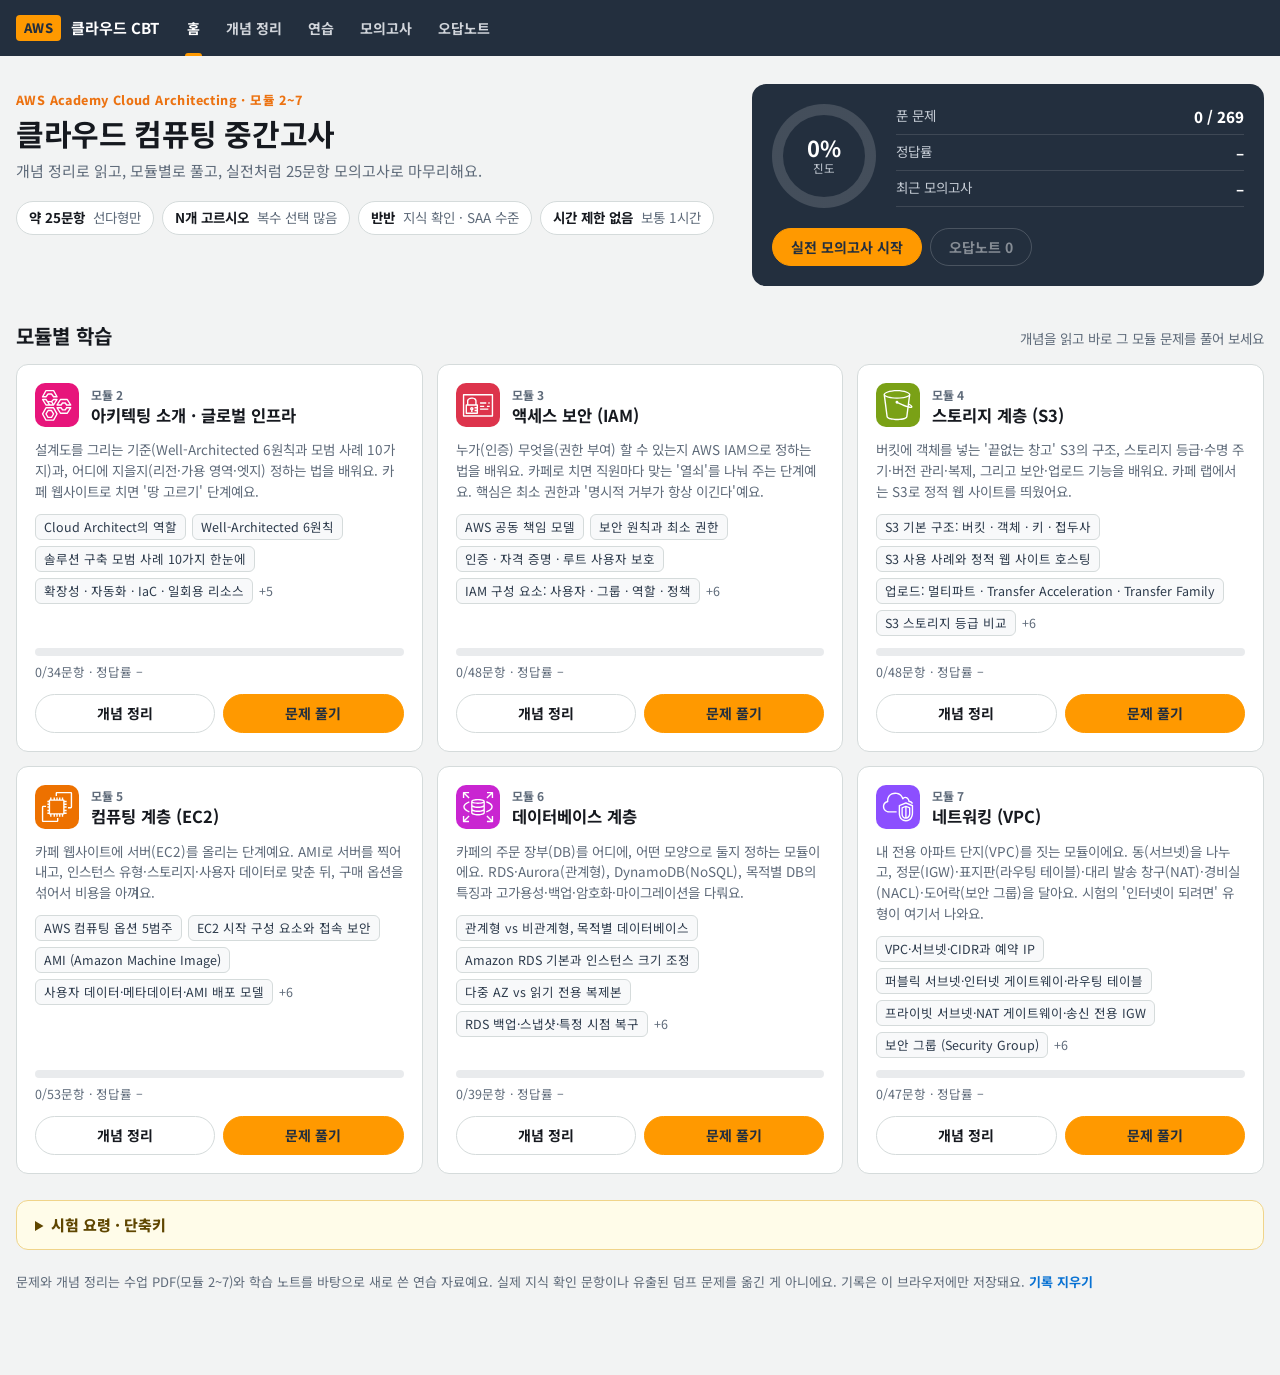
==== commit 534079c0: "그림에 AWS 공식 아키텍처 아이콘 · 목차에 현재 섹션 표시 · 넓은 화면 레이아웃" ====
--- a/index.html
+++ b/index.html
@@ -27,7 +27,7 @@
 
 /* 헤더 */
 .top { background: var(--navy); color: #fff; position: sticky; top: env(safe-area-inset-top, 0px); z-index: 5; }
-.top .in { max-width: 1120px; margin: 0 auto; height: 56px; display: flex; align-items: center; gap: 16px; padding-left: max(16px, env(safe-area-inset-left, 0px)); padding-right: max(16px, env(safe-area-inset-right, 0px)); }
+.top .in { max-width: 1480px; margin: 0 auto; height: 56px; display: flex; align-items: center; gap: 16px; padding-left: max(16px, env(safe-area-inset-left, 0px)); padding-right: max(16px, env(safe-area-inset-right, 0px)); }
 .brand { display: flex; align-items: center; gap: 10px; font-weight: 700; flex: none; cursor: pointer; border: 0; background: none; color: #fff; padding: 0; }
 .brand .lg { background: var(--orange); color: var(--navy); font-weight: 800; font-size: 13px; padding: 3px 8px; border-radius: 4px; letter-spacing: .3px; }
 .tabs { display: flex; gap: 2px; height: 100%; overflow-x: auto; scrollbar-width: none; flex: 1; min-width: 0; }
@@ -53,7 +53,7 @@
 .btn:focus-visible, .opt:focus-visible, .tabs button:focus-visible, .lnk:focus-visible, .tpc:focus-visible, .mchip:focus-visible, .seg button:focus-visible, .mpick button:focus-visible { outline: 2px solid var(--acc); outline-offset: 2px; }
 
 /* 공통 레이아웃 */
-.wrap { max-width: 1120px; margin: 0 auto; padding-block: 28px 70px; padding-left: max(16px, env(safe-area-inset-left, 0px)); padding-right: max(16px, env(safe-area-inset-right, 0px)); }
+.wrap { max-width: 1280px; margin: 0 auto; padding-block: 28px 70px; padding-left: max(16px, env(safe-area-inset-left, 0px)); padding-right: max(16px, env(safe-area-inset-right, 0px)); }
 .wrap.narrow { max-width: 820px; }
 h1 { font-size: 30px; margin: 0; letter-spacing: -.4px; line-height: 1.3; text-wrap: balance; }
 .eyebrow { margin: 0 0 4px; font-size: 12.5px; font-weight: 800; color: var(--orange-d); letter-spacing: .4px; }
@@ -90,6 +90,9 @@
 .mgrid { display: grid; grid-template-columns: repeat(3, minmax(0, 1fr)); gap: 14px; }
 .mcard { background: var(--card); border: 1px solid var(--line); border-radius: 12px; padding: 18px; display: flex; flex-direction: column; gap: 12px; min-width: 0; }
 .mtop { display: flex; gap: 12px; align-items: center; }
+.micon { flex: none; width: 44px; height: 44px; border-radius: 10px; display: block; }
+.chead-t { display: flex; gap: 14px; align-items: center; }
+.chead-t .micon { width: 52px; height: 52px; }
 .mno { flex: none; width: 40px; height: 40px; border-radius: 10px; background: var(--navy); color: var(--orange); font-weight: 800; font-size: 19px; display: grid; place-items: center; }
 .mlbl { font-size: 12px; color: var(--mut); font-weight: 700; }
 .mcard h3 { margin: 0; font-size: 16.5px; line-height: 1.35; }
@@ -108,18 +111,28 @@
 .foot { margin-top: 22px; color: var(--mut); font-size: 13px; }
 
 /* 개념 정리 */
-.cwrap { max-width: 1120px; margin: 0 auto; padding-block: 18px 80px; padding-left: max(16px, env(safe-area-inset-left, 0px)); padding-right: max(16px, env(safe-area-inset-right, 0px)); }
+.cwrap { max-width: 1480px; margin: 0 auto; padding-block: 18px 80px; padding-left: max(16px, env(safe-area-inset-left, 0px)); padding-right: max(16px, env(safe-area-inset-right, 0px)); }
 .backbar { position: sticky; top: calc(56px + env(safe-area-inset-top, 0px)); z-index: 4; display: flex; align-items: center; gap: 12px; background: var(--acc-soft); border: 1px solid #b5d3f3; border-radius: 10px; padding: 8px 12px; margin-bottom: 12px; font-size: 13.5px; color: var(--mut); }
 .mchips { display: flex; gap: 8px; overflow-x: auto; padding-bottom: 4px; scrollbar-width: thin; }
 .mchip { flex: none; border: 1px solid var(--line); background: var(--card); border-radius: 999px; padding: 6px 14px; font-size: 13.5px; cursor: pointer; white-space: nowrap; }
 .mchip b { color: var(--orange-d); margin-right: 2px; }
 .mchip.on { background: var(--navy); color: #fff; border-color: var(--navy); }
 .mchip.on b { color: var(--orange); }
-.cgrid { display: grid; grid-template-columns: 230px minmax(0, 1fr); gap: 22px; margin-top: 16px; align-items: start; }
+.cgrid { display: grid; grid-template-columns: 270px minmax(0, 1fr); gap: 22px; margin-top: 16px; align-items: start; }
 .ctoc { position: sticky; top: calc(72px + env(safe-area-inset-top, 0px)); background: var(--card); border: 1px solid var(--line); border-radius: 12px; padding: 12px 10px; display: flex; flex-direction: column; max-height: calc(100vh - 100px); overflow: auto; }
 .ctoc-h { font-size: 12px; font-weight: 800; color: var(--mut); padding: 2px 8px 6px; }
 .ctoc a { color: var(--fg); text-decoration: none; font-size: 13.5px; padding: 6px 8px; border-radius: 6px; line-height: 1.4; }
 .ctoc a:hover { background: var(--acc-soft); color: var(--acc); }
+.ctoc a { position: relative; display: flex; gap: 8px; align-items: flex-start; }
+.ctoc a .n { flex: none; width: 20px; height: 20px; border-radius: 50%; background: var(--line2); color: var(--mut); font-size: 11px; font-weight: 800; display: grid; place-items: center; margin-top: 1px; }
+.ctoc a.on { background: var(--orange-soft); color: #8a3b00; font-weight: 800; }
+.ctoc a.on::before { content: ""; position: absolute; left: -10px; top: 6px; bottom: 6px; width: 4px; border-radius: 0 3px 3px 0; background: var(--orange); }
+.ctoc a.on .n { background: var(--orange); color: var(--navy); }
+.ctoc a.seen:not(.on) .n { background: #dbe9d4; color: var(--ok); }
+.ctoc .prog { margin: 10px 8px 2px; font-size: 12px; color: var(--mut); }
+.ctoc .prog .bar { margin-top: 5px; height: 5px; }
+.ccard .dg svg { max-width: 980px; margin: 0 auto; }
+.ccard.cur { border-color: #f5c27a; }
 .cmain { min-width: 0; display: flex; flex-direction: column; gap: 14px; }
 .chead { background: var(--card); border: 1px solid var(--line); border-radius: 12px; padding: 20px 22px; }
 .chead h1 { font-size: 26px; }
@@ -231,6 +244,41 @@
 .dlg-m { margin-top: 8px; color: var(--mut); font-size: 14.5px; }
 .dlg-b { display: flex; justify-content: flex-end; gap: 8px; margin-top: 18px; }
 
+/* 개념 도식 키트 — 모든 그림이 같은 모양으로 보이게 하는 공통 클래스 (SVG 안에서 class 로 사용) */
+.dg { margin: 6px 0 18px; padding: 14px 12px 10px; background: #fbfbfc; border: 1px solid #e3e7eb; border-radius: 10px; }
+.dg svg { display: block; width: 100%; height: auto; max-width: 100%; font-family: "Noto Sans KR", "Amazon Ember", system-ui, sans-serif; overflow: visible; }
+.dg figcaption { margin-top: 8px; font-size: 13px; color: #5f6b7a; text-align: center; line-height: 1.5; }
+.dg svg text { dominant-baseline: middle; }
+.dg .t  { font-size: 13px; fill: #16191f; }
+.dg .tb { font-size: 13px; font-weight: 700; fill: #16191f; }
+.dg .ts { font-size: 11.5px; fill: #5f6b7a; }
+.dg .th { font-size: 14px; font-weight: 800; fill: #16191f; }
+.dg .tw { font-size: 12.5px; font-weight: 700; fill: #ffffff; }
+.dg .to { font-size: 12.5px; font-weight: 700; fill: #c45500; }
+.dg .tg { font-size: 12.5px; font-weight: 700; fill: #037f0c; }
+.dg .tr { font-size: 12.5px; font-weight: 700; fill: #d91515; }
+.dg .cloud  { fill: #ffffff; stroke: #232f3e; stroke-width: 1.5; }
+.dg .region { fill: #f7f8f9; stroke: #00a4a6; stroke-width: 1.5; stroke-dasharray: 6 4; }
+.dg .az     { fill: none; stroke: #0972d3; stroke-width: 1.5; stroke-dasharray: 5 4; }
+.dg .vpc    { fill: none; stroke: #8c4fff; stroke-width: 2; }
+.dg .pub    { fill: #eef7e2; stroke: #7aa116; stroke-width: 1.2; }
+.dg .priv   { fill: #e8f2fb; stroke: #0972d3; stroke-width: 1.2; }
+.dg .box    { fill: #ffffff; stroke: #aab7c4; stroke-width: 1.2; }
+.dg .soft   { fill: #f2f3f3; stroke: none; }
+.dg .hl     { fill: #fff4e5; stroke: #ff9900; stroke-width: 2; }
+.dg .ok     { fill: #f2fcf3; stroke: #037f0c; stroke-width: 1.4; }
+.dg .bad    { fill: #fff7f7; stroke: #d91515; stroke-width: 1.4; }
+.dg .svc { stroke: none; }
+.dg .compute { fill: #ed7100; } .dg .storage { fill: #7aa116; } .dg .database { fill: #c925d1; }
+.dg .network { fill: #8c4fff; } .dg .security { fill: #dd344c; } .dg .integration { fill: #e7157b; }
+.dg .mgmt { fill: #e7157b; } .dg .user { fill: #232f3e; } .dg .generic { fill: #5f6b7a; }
+.dg .ln    { fill: none; stroke: #5f6b7a; stroke-width: 1.6; }
+.dg .ln-hl { fill: none; stroke: #ec7211; stroke-width: 2.4; }
+.dg .ln-ok { fill: none; stroke: #037f0c; stroke-width: 2; }
+.dg .ln-bad{ fill: none; stroke: #d91515; stroke-width: 2; }
+.dg .dash  { stroke-dasharray: 5 4; }
+.dg .ah    { fill: #5f6b7a; } .dg .ah-hl { fill: #ec7211; } .dg .ah-ok { fill: #037f0c; } .dg .ah-bad { fill: #d91515; }
+
 @media (max-width: 960px) {
   .mgrid { grid-template-columns: repeat(2, minmax(0, 1fr)); }
   .cgrid { grid-template-columns: minmax(0, 1fr); }
@@ -246,21 +294,27 @@
   .brand span:last-child { display: none; }
   h1 { font-size: 25px; }
 }
+@media (max-width: 720px) { .ccard .dg { overflow-x: auto; padding-inline: 8px; } .ccard .dg svg { min-width: 560px; } .ccard .dg figcaption { position: sticky; left: 0; max-width: calc(100vw - 80px); text-align: left; } }
 @media (prefers-reduced-motion: reduce) { .ccard.flash { animation: none; } }
 </style>
 </head>
 <body>
+<svg width="0" height="0" style="position:absolute" aria-hidden="true" focusable="false"><defs><symbol id="awsi-Corporatedatacenter" viewBox="0 0 40 40"><g fill="none" fill-rule="evenodd"><path fill="#7d8998" d="M0 0h40v40H0z"/><path fill="#fff" d="M12 17h3.5a.5.5 0 0 0 .5-.5V7h7v9.5a.5.5 0 0 0 .5.5H27v16H12zm16 16.5v-17a.5.5 0 0 0-.5-.5H24V6.5a.5.5 0 0 0-.5-.5h-8a.5.5 0 0 0-.5.5V16h-3.5a.5.5 0 0 0-.5.5v17a.5.5 0 0 0 .5.5h16a.5.5 0 0 0 .5-.5M24 31h1v-2h-1zm-5 0h1v-2h-1zm-5 0h1v-2h-1zm10-4h1v-3h-1zm-5 0h1v-3h-1zm-5 0h1v-3h-1zm10-5h1v-3h-1zm-5-10h1V9h-1zm0 5h1v-3h-1zm0 5h1v-3h-1zm-5 0h1v-3h-1z"/></g></symbol><symbol id="awsi-AWSCloudFormation" viewBox="0 0 64 64"><g fill="none" fill-rule="evenodd"><path fill="#e7157b" d="M0 0h64v64H0z"/><path fill="#fff" d="M42.008 32.788h4.001v-2.022h-4.001zM23.003 42.9h4.001v-2.023h-4zm-8.002 0h5.002v-2.023H15zm0-5.056h9.003V35.82H15zm0-9.1h7.002V26.72h-7.002zm0 4.044h25.007v-2.022H15zm15.004 17.19H12.001v-26.29h18.004v5.055h2v-6.067c0-.558-.448-1.01-1-1.01H11c-.553 0-1 .452-1 1.01V50.99c0 .558.447 1.011 1 1.011h20.005c.552 0 1-.453 1-1.011V35.82h-2zM54 30.766c0 5.598-4.573 7.078-6.99 7.078H35.005V35.82H47.01c.508-.004 4.99-.177 4.99-5.055 0-4.06-2.8-5.85-4.157-6.081a1.007 1.007 0 0 1-.829-1.081l.004-.039c-.039-1.6-.817-2.77-2.151-3.217-1.296-.434-2.757-.052-3.468.91a.98.98 0 0 1-.95.396 1 1 0 0 1-.794-.66c-.47-1.33-1.157-2.198-2.113-3.165-2.3-2.307-4.577-3.58-8.204-2.288-1.646.585-3.624 2.602-4.411 4.494l-1.845-.784c1.01-2.427 3.414-4.842 5.592-5.617 4.892-1.744 7.944.417 10.28 2.762.793.803 1.459 1.587 1.99 2.572 1.275-.839 2.974-1.07 4.554-.54 1.973.663 3.234 2.306 3.479 4.473 2.207.774 5.024 3.284 5.024 7.865"/></g></symbol><symbol id="awsi-AWSComputeOptimizer" viewBox="0 0 64 64"><path fill="#e7157b" d="M0 0h64v64H0z"/><path fill="#fff" fill-rule="evenodd" d="M35 36.511c2.847-.401 5-2.871 5-5.865s-2.153-5.464-5-5.864v-2.006c3.963.412 7 3.77 7 7.87s-3.037 7.458-7 7.87zM36.472 13H35v-2h2.529a1 1 0 0 1 .998 1.056l-.127 2.273c1.303.361 2.551.876 3.73 1.538l1.513-1.7a1 1 0 0 1 .717-.334.97.97 0 0 1 .736.291l5.245 5.234a1.003 1.003 0 0 1-.039 1.454l-1.695 1.515a16.8 16.8 0 0 1 1.549 3.727l2.269-.132c.269-.009.543.082.743.271a1 1 0 0 1 .314.727l.009 7.409a1 1 0 0 1-1.055 1l-2.262-.127a16.8 16.8 0 0 1-1.977 4.468l-1.693-1.066a14.8 14.8 0 0 0 1.926-4.665c.107-.478.581-.798 1.031-.78l2.029.114-.007-5.293-2.035.119c-.491.021-.925-.3-1.032-.777a14.8 14.8 0 0 0-1.936-4.656 1 1 0 0 1 .178-1.28l1.521-1.36-3.746-3.738-1.358 1.525a1 1 0 0 1-1.279.181 14.8 14.8 0 0 0-4.659-1.921 1 1 0 0 1-.78-1.032zM26.045 51.86l-2.01-1.206 3.591-2.873-1.25-1.562-4.171 3.337-5.204-3.123v-5.934l3.6-2.699-1.2-1.6-3.551 2.662-3.849-1.539L12 32.564l4.478-2.709-1.036-1.711L12 30.226l.001-2.651 3.987-2.4 4.013 2.393V30.5l-3.6 2.7 1.2 1.6 3.306-2.48 2.094 2.094V36h2v-2a1 1 0 0 0-.293-.707l-2.707-2.707v-3.02l4.515-2.709a1 1 0 0 0 .485-.857v-4.989h-2v4.422l-4.002 2.402-3.998-2.384v-5.916l4-2.667V20h2v-6.465l2.103-1.403 5.897 2.527V30L28.6 28.2l-1.2 1.6 3.601 2.7v2.019l-9.625 7.7 1.25 1.562 8.375-6.701v12.302zm-.65-41.779a1 1 0 0 0-.949.087l-9 6a1 1 0 0 0-.445.832v6.434l-4.516 2.719c-.3.181-.484.506-.484.857L10 31.758 10.001 38a1 1 0 0 0 .629.929l4.371 1.748V47a1 1 0 0 0 .485.857l10 6a1 1 0 0 0 .962.037l6-3a1 1 0 0 0 .553-.894V14c0-.4-.238-.762-.606-.919zM38.449 50c-.175-.001-.308-.027-.388-.078-.498-.313-1.09-.919-1.09-2.022 0-1.088.532-1.776 1.582-2.046a1 1 0 0 0 .749-1.026l-.03-.48c0-1.23.872-2.6 1.942-3.055.494-.21.951-.293 1.366-.293 1.181 0 2.017.679 2.382 1.046.403.406.733.953.955 1.583a1 1 0 0 0 1.748.261.83.83 0 0 1 .916-.309c.382.126.607.546.619 1.158a1 1 0 0 0 .826 1.077c.738.127 1.975.57 1.975 2.11 0 1.757-1.533 2.032-1.924 2.074zm10.756-8.318a2.8 2.8 0 0 0-1.958.081 5.7 5.7 0 0 0-.867-1.127c-1.622-1.633-3.847-2.076-5.947-1.183-1.739.737-3.065 2.724-3.154 4.735-1.46.659-2.308 1.998-2.308 3.712 0 2.121 1.266 3.237 2.02 3.713.405.256.894.386 1.456.387h11.677l.073-.003c1.316-.096 3.804-1.07 3.804-4.071 0-2.176-1.37-3.391-2.865-3.888-.241-1.335-1.111-2.087-1.931-2.356" clip-rule="evenodd"/></symbol><symbol id="awsi-AWSDatabaseMigrationService" viewBox="0 0 64 64"><g fill="none" fill-rule="evenodd"><path fill="#c925d1" d="M0 0h64v64H0z"/><path fill="#fff" d="M34.995 53h1.996v-5h-1.996zm-7.987 0h1.996v-5h-1.996zm14.995-2H44v-4h-1.997zM20.02 51h1.997v-4h-1.997zm11.98-23c-6.197 0-10.002-1.967-10.002-3.376v-5.628C24.339 20.429 28.364 21 32 21s7.661-.571 10.003-2.004v5.628C42.003 26.033 38.197 28 32 28m0 8c-6.44 0-10.002-1.9-10.002-3.214v-5.072C24.09 29.125 27.676 30 32 30s7.909-.875 10.003-2.286v5.072C42.003 34.1 38.441 36 32 36m0 8c-6.177 0-10.002-1.557-10.002-3v-5.178C24.072 37.177 27.626 38 32 38c4.373 0 7.928-.823 10.003-2.178V41c0 1.443-3.825 3-10.003 3m0-31c6.527 0 10.004 1.742 10.004 3S38.526 19 32 19c-6.527 0-10.003-1.742-10.003-3S25.473 13 32 13m0-2C26.464 11 20 12.31 20 16v25c0 3.69 6.463 5 12 5 5.536 0 12-1.31 12-5V16c0-3.69-6.464-5-12-5"/></g></symbol><symbol id="awsi-AWSElasticBeanstalk" viewBox="0 0 64 64"><g fill="none" fill-rule="evenodd"><path fill="#ed7100" d="M0 0h64v64H0z"/><path fill="#fff" d="M38.992 38.005a2 2 0 0 0-1.998-1.999 2 2 0 0 0 0 3.998 2 2 0 0 0 1.998-1.999m-7.99-8.996a2 2 0 0 0 0-3.998 2 2 0 0 0 0 3.998m-6.992 8.996a2 2 0 0 0 0-3.998 2 2 0 0 0 0 3.998m16.98 0c0 1.858-1.278 3.41-2.997 3.857v4.14c0 .552-.447 1-.999 1H32V51h-1.998v-7.997H24.01a1 1 0 0 1-1-1v-2.14c-1.718-.447-2.996-2-2.996-3.857a4 4 0 0 1 3.996-3.998 4 4 0 0 1 3.995 3.998c0 1.857-1.278 3.41-2.997 3.857v1.141h4.994V30.866c-1.719-.447-2.996-1.999-2.996-3.856A4 4 0 0 1 31 23.01a4 4 0 0 1 3.995 3.999c0 1.857-1.277 3.41-2.996 3.856v14.136h3.995v-3.14c-1.719-.447-2.996-2-2.996-3.857a4 4 0 0 1 3.995-3.998 4 4 0 0 1 3.995 3.998M53 32.998c0 5.903-4.39 8.006-8.499 8.006v-2c1.955 0 6.501-.584 6.501-6.006 0-3.255-1.916-5.29-5.698-6.051a.996.996 0 0 1-.799-.92c-.187-3.142-1.992-4.256-3.48-4.256-1.002 0-1.942.48-2.58 1.316a.997.997 0 0 1-1.73-.262c-.604-1.636-1.467-3.005-2.568-4.07-1.357-1.318-5.08-4.146-10.335-1.988-3.024 1.231-5.39 4.792-5.39 8.108 0 .365.023.733.068 1.094a1 1 0 0 1-.751 1.094c-1.77.439-4.741 1.786-4.741 5.877q.002.223.013.423c.178 3.173 2.973 5.642 6.363 5.642h.64v2h-.64c-4.45 0-8.12-3.299-8.356-7.508A10 10 0 0 1 11 32.94c0-4.938 3.336-6.857 5.436-7.576a12 12 0 0 1-.011-.49c0-4.137 2.851-8.418 6.632-9.958 4.4-1.806 9.069-.909 12.48 2.402.99.957 1.814 2.11 2.463 3.437a5.14 5.14 0 0 1 3.025-.983c2.387 0 4.894 1.671 5.4 5.38C50.673 26.239 53 29.002 53 32.999"/></g></symbol><symbol id="awsi-AWSIdentityandAccessManagement" viewBox="0 0 64 64"><g fill="none" fill-rule="evenodd"><path fill="#dd344c" d="M0 0h64v64H0z"/><path fill="#fff" d="M12 47h40V18H12zm42-30v31a1 1 0 0 1-1 1H11a1 1 0 0 1-1-1V17a1 1 0 0 1 1-1h42a1 1 0 0 1 1 1M35 39h12v-2H35zm10-4h4v-2h-4zm-10 0h6v-2h-6zm-12.5 2.5a.5.5 0 1 0 1.002-.002.5.5 0 0 0-1.002.002m3 0a2.5 2.5 0 0 1-1.5 2.288V42h-2v-2.212a2.5 2.5 0 0 1-1.5-2.288c0-1.378 1.121-2.5 2.5-2.5s2.5 1.122 2.5 2.5M16 42.995 29.995 43l.001-2H27v-2h2.997l.001-2H27v-2h2.999L30 33.005 16.005 33zm2-11.994 10.001.003.001-5.004c0-1.024-.802-1.727-1.28-2.055-.875-.6-2.548-.945-3.72-.945H23c-2.127 0-4.997 1.232-4.998 3zm-3.707 13.7a1 1 0 0 1-.293-.707L14.005 32a1 1 0 0 1 1-1H16l.002-5c.001-3.089 3.874-5 6.998-5h.002c1.565 0 3.651.473 4.852 1.295 1.385.951 2.149 2.267 2.148 3.705l-.001 5.005.999.001a1 1 0 0 1 1 1L31.995 44a1 1 0 0 1-1 1L15 44.994a1 1 0 0 1-.707-.293M47 30h2v-2h-2zm-12 0h9v-2h-9z"/></g></symbol><symbol id="awsi-AWSKeyManagementService" viewBox="0 0 64 64"><g fill="none" fill-rule="evenodd"><path fill="#dd344c" d="M0 0h64v64H0z"/><path fill="#fff" d="M42.84 41.997h6v-2h-6zm-8 0h6v-2h-6zm-8 0h6v-2h-6zm10-6.5a1.501 1.501 0 1 1 1.5 1.5c-.826 0-1.5-.673-1.5-1.5m5 0c0-1.93-1.57-3.5-3.5-3.5-1.928 0-3.5 1.57-3.5 3.5s1.572 3.5 3.5 3.5c1.93 0 3.5-1.57 3.5-3.5m-11.5 1.5c-.826 0-1.5-.673-1.5-1.5s.674-1.5 1.5-1.5a1.501 1.501 0 0 1 0 3m0-5c-1.928 0-3.5 1.57-3.5 3.5s1.572 3.5 3.5 3.5c1.93 0 3.5-1.57 3.5-3.5s-1.57-3.5-3.5-3.5m23.5-6v20a1 1 0 0 1-1 1h-26v-2h25v-18h-19v-2h20a1 1 0 0 1 1 1m-32.936-2.105a1.98 1.98 0 0 1-1.98-1.98c0-1.09.889-1.978 1.98-1.978a1.98 1.98 0 0 1 1.978 1.979 1.98 1.98 0 0 1-1.978 1.979m0-5.958a3.984 3.984 0 0 0-3.98 3.979 3.984 3.984 0 0 0 3.98 3.979 3.983 3.983 0 0 0 3.978-3.98 3.983 3.983 0 0 0-3.978-3.978m2.63 12.112a1 1 0 0 0-.693.95v18.58l-1.94 1.9-2.06-2.807v-2.63a1 1 0 0 0-.351-.761l-2.106-1.792 2.106-1.791c.223-.19.35-.47.35-.762V39.23c0-.293-.127-.572-.35-.762l-2.106-1.791 2.106-1.792c.223-.19.35-.47.35-.762v-3.127a1 1 0 0 0-.697-.953c-4.38-1.388-6.886-5.653-5.958-10.142.67-3.246 3.166-5.848 6.359-6.631 2.718-.668 5.509-.085 7.652 1.596a8.74 8.74 0 0 1 3.369 6.917 8.67 8.67 0 0 1-6.031 8.262m8.03-8.262a10.73 10.73 0 0 0-4.134-8.491c-2.628-2.062-6.04-2.78-9.363-1.964-3.937.965-7.015 4.17-7.841 8.168a10.75 10.75 0 0 0 6.615 12.206v1.96l-2.648 2.253a1.002 1.002 0 0 0 0 1.523l2.648 2.254v.778l-2.648 2.254a1 1 0 0 0 0 1.523L16.84 46.5v2.496c0 .213.069.42.195.592l2.936 4a1 1 0 0 0 .806.408 1 1 0 0 0 .699-.286l3.064-3a1 1 0 0 0 .3-.714v-18.3a10.66 10.66 0 0 0 6.724-9.913"/></g></symbol><symbol id="awsi-AWSLambda" viewBox="0 0 64 64"><g fill="none" fill-rule="evenodd"><path fill="#ed7100" d="M0 0h64v64H0z"/><path fill="#fff" d="M22.68 52h-9.106l10.264-21.59 4.562 9.451zm2.047-24.333a.99.99 0 0 0-.896-.564h-.003a.99.99 0 0 0-.896.569L11.097 52.569c-.147.31-.126.674.057.965.181.29.5.466.842.466H23.31a1 1 0 0 0 .9-.572l6.194-13.144a1 1 0 0 0-.005-.864zM51.008 52h-9.022L26.955 19.578a1 1 0 0 0-.903-.578h-5.924l.007-7h11.68l14.96 32.42c.163.354.516.58.904.58h3.33zm.996-9h-3.69l-14.96-32.42a1 1 0 0 0-.903-.58H19.14a1 1 0 0 0-.996.999l-.008 9A.993.993 0 0 0 19.131 21h6.286l15.03 32.422a1 1 0 0 0 .903.578h10.654c.55 0 .996-.448.996-1v-9c0-.552-.445-1-.996-1"/></g></symbol><symbol id="awsi-AWSNetworkFirewall" viewBox="0 0 64 64"><g fill="none" fill-rule="evenodd"><path fill="#dd344c" d="M0 0h64v64H0z"/><path fill="#fff" d="M52 45.993h-9v-4h9zm-8 6h-8.981l.074-4H44zm-16.207-1.789a9.17 9.17 0 0 1-7.774-4.272c-1.346-2.115-1.37-4.848-.021-7.2 1.529-2.322 1.165-5.449.689-7.443 1.264.871 2.387 2.513 2.78 3.217.19.342.561.535.953.51a1 1 0 0 0 .86-.654c1.398-3.839.689-6.727-.297-8.601C28.184 26.982 33 29.953 33 36.771c0 .272.111.534.309.722.196.189.455.279.734.277.78-.034 2.054-.526 2.957-1.9v4.123h-6a1 1 0 0 0-1 1v6a1 1 0 0 0 1 1h2.093l-.013.655c-1.303.995-3.184 1.556-5.287 1.556M15.209 36.485C13.745 35.515 12 33.669 12 30.383c0-4.482 3.118-5.952 4.977-6.43a1 1 0 0 0 .749-1.027l-.076-1.261c0-3.609 2.484-7.49 5.653-8.836 5.487-2.333 9.379.734 10.799 2.161 1.158 1.165 2.061 2.655 2.685 4.428.123.349.43.602.796.657.36.054.733-.098.952-.396.904-1.227 2.458-1.742 3.872-1.277 1.604.527 2.524 2.117 2.522 4.3a1 1 0 0 0 .819 1.134c4.207.725 6.252 2.739 6.252 6.157 0 1.817-.42 3.248-1.261 4.34a.99.99 0 0 0-.739-.34H39.104c-.301-1.182-1.144-1.884-1.69-2.132a.997.997 0 0 0-1.408.805c-.151 1.432-.621 2.204-1.075 2.621-.99-10.412-12.295-12.265-12.414-12.283a1.01 1.01 0 0 0-1.064.584c-.182.412-.065.897.284 1.182.135.111 2.914 2.446 2.199 6.886-1.091-1.357-2.788-2.934-4.773-2.934a1.002 1.002 0 0 0-.929 1.373c.018.044 1.614 4.122.427 6.898h-1.723c-.63 0-1.228-.176-1.729-.508M42 39.993h-3v-4h10v4zm-10 6v-4h9v4h-9m21-6h-2v-3.121c1.983-1.539 3-3.844 3-6.879 0-2.954-1.258-6.667-7.098-7.968-.214-2.747-1.627-4.785-3.871-5.523a5.43 5.43 0 0 0-4.94.818c-.672-1.441-1.533-2.695-2.571-3.74-3.551-3.572-8.411-4.54-12.999-2.592-3.916 1.664-6.871 6.254-6.869 10.736l.032.533c-2.17.754-5.684 2.799-5.684 8.126 0 4.394 2.571 6.754 4.104 7.769.829.55 1.809.841 2.834.841h.716c-1.065 2.66-.839 5.63.677 8.013a11.16 11.16 0 0 0 9.462 5.198c1.948 0 3.756-.425 5.243-1.189L33 52.974c-.005.269.099.528.286.72.189.191.445.299.714.299h11a1 1 0 0 0 1-1v-5h7a1 1 0 0 0 1-1v-6a1 1 0 0 0-1-1"/></g></symbol><symbol id="awsi-AWSSecretsManager" viewBox="0 0 64 64"><g fill="none" fill-rule="evenodd"><path fill="#dd344c" d="M0 0h64v64H0z"/><path fill="#fff" d="M31.24 34.64a.76.76 0 0 0 1.52 0 .76.76 0 0 0-1.52 0m-2 0A2.763 2.763 0 0 1 32 31.88a2.764 2.764 0 0 1 2.76 2.76A2.76 2.76 0 0 1 33 37.205V40h-2v-2.795a2.76 2.76 0 0 1-1.76-2.565M39 31H25v10h14v-2h-2v-2h2v-2h-2v-2h2zm-12-2h9.999L37 25c0-.865-.576-1.859-1.543-2.659-1.014-.84-2.305-1.341-3.454-1.341h-.002c-2.383 0-5 2.093-5.001 4zm12-4-.001 4H40a1 1 0 0 1 1 1v12a1 1 0 0 1-1 1H24a1 1 0 0 1-1-1V30a1 1 0 0 1 1-1h1v-4c.001-3.029 3.469-6 7.001-6h.002c1.625 0 3.348.657 4.729 1.801C38.174 21.994 39.001 23.525 39 25M15.489 43.95l1.621-1.173A18.2 18.2 0 0 1 13.676 33H16v-2h-2.322a18.2 18.2 0 0 1 3.432-9.719l-1.621-1.173A20.18 20.18 0 0 0 11.678 31H10v2h1.676c.185 3.962 1.484 7.731 3.813 10.95m27.258 2.968A18.2 18.2 0 0 1 33 50.35V48h-2v2.35a18.2 18.2 0 0 1-9.75-3.432l-1.172 1.62A20.17 20.17 0 0 0 31 52.35V54h2v-1.65c3.951-.19 7.709-1.488 10.919-3.812zM21.25 17.14A18.2 18.2 0 0 1 31 13.707V16h2v-2.293a18.2 18.2 0 0 1 9.747 3.433l1.172-1.62A20.16 20.16 0 0 0 33 11.707V10h-2v1.707a20.17 20.17 0 0 0-10.922 3.813zM52.319 31a20.17 20.17 0 0 0-3.81-10.892l-1.622 1.173A18.16 18.16 0 0 1 50.319 31H48v2h2.322a18.2 18.2 0 0 1-3.435 9.777l1.622 1.173c2.329-3.219 3.627-6.988 3.813-10.95H54v-2zm-7.293-10.584 6.159-6.16-1.414-1.414-6.159 6.16zM18.971 43.642l-6.16 6.16 1.414 1.414 6.161-6.16zm4.275-21.809-11.66-11.66-1.414 1.414 11.66 11.66zM43.303 41.89l10.523 10.523-1.414 1.414-10.524-10.523z"/></g></symbol><symbol id="awsi-AWSWellArchitectedTool" viewBox="0 0 64 64"><g fill="none" fill-rule="evenodd"><path fill="#e7157b" d="M0 0h64v64H0z"/><path fill="#fff" d="M16.59 12h9.821l3.89 7h-2.8l-2.7-3.6a1 1 0 0 0-.8-.4h-5a1 1 0 0 0-.8.4L15.5 19h-2.802zM11 21h5a1 1 0 0 0 .8-.4l2.7-3.6h4l2.7 3.6a1 1 0 0 0 .8.4h5a1 1 0 0 0 .874-1.486l-5-9A1 1 0 0 0 27 10H16a1 1 0 0 0-.874.514l-5 9A1 1 0 0 0 11 21m35.445 22h-8.89l-3.75-6h3.66l1.703 2.555c.186.278.498.445.832.445h4a1 1 0 0 0 .832-.445L46.535 37h3.66zM52 35h-6c-.334 0-.646.167-.832.445L43.465 38h-2.93l-1.703-2.555A1 1 0 0 0 38 35h-6a1.002 1.002 0 0 0-.848 1.53l5 8A1 1 0 0 0 37 45h10a1 1 0 0 0 .848-.47l5-8A1 1 0 0 0 52 35M26.411 53H16.59l-4.445-8 4.445-8h9.822l4.446 8zm1.463-17.486A1 1 0 0 0 27 35H16a1 1 0 0 0-.874.514l-5 9a1 1 0 0 0 0 .972l5 9A1 1 0 0 0 16 55h11a1 1 0 0 0 .874-.514l5-9a1 1 0 0 0 0-.972zm-.856-5.429-1.759-2.93L27.414 25h2.781zM22.026 31l-2.062-3h3.47l1.8 3zm-5.47 0-3.75-6h2.668l4.125 6zm16.32-7.485A1 1 0 0 0 32 23h-5a1 1 0 0 0-.707.293L23.586 26H18.59l-1.765-2.566A1 1 0 0 0 16 23h-5a1.002 1.002 0 0 0-.848 1.53l5 8A1 1 0 0 0 16 33h11a1 1 0 0 0 .848-.47l5-8a1 1 0 0 0 .027-1.015M23.433 49h-3.867l-2.4-4 2.4-4h3.867l2.4 4zM24 39h-5a1 1 0 0 0-.857.485l-3 5a1 1 0 0 0 0 1.03l3 5c.18.301.506.485.857.485h5a1 1 0 0 0 .858-.485l3-5c.19-.317.19-.713 0-1.03l-3-5A1 1 0 0 0 24 39m13.555-14h8.89l3.75 6h-3.66l-1.703-2.555A1 1 0 0 0 44 28h-4c-.334 0-.646.167-.832.445L37.465 31h-3.66zm-6.43 7.485c.177.318.512.515.875.515h6a1 1 0 0 0 .832-.445L40.535 30h2.93l1.703 2.555c.186.278.498.445.832.445h6a1.002 1.002 0 0 0 .848-1.53l-5-8A1 1 0 0 0 47 23H37a1 1 0 0 0-.848.47l-5 8a1 1 0 0 0-.027 1.015"/></g></symbol><symbol id="awsi-AmazonAthena" viewBox="0 0 64 64"><g fill="none" fill-rule="evenodd"><path fill="#8c4fff" d="M0 0h64v64H0z"/><path fill="#fff" d="M30.692 23.156c2.963 0 4.842.59 5.422.996-.58.405-2.459.995-5.422.995s-4.842-.59-5.422-.995c.58-.406 2.459-.996 5.422-.996m-.73 5.511c0-.346.286-.627.635-.627.103 0 .196.03.282.072l-.562 1.11a.62.62 0 0 1-.355-.555m4.807 6.557c-.364.272-1.533.874-3.573.874-2.457 0-4.109-.48-4.568-.778l-1.177-8.903c1.474.51 3.434.721 5.24.721 1.808 0 3.768-.212 5.242-.72l-.436 3.3a51 51 0 0 1-3.613-1.543 1.38 1.38 0 0 0-1.287-.873c-.763 0-1.382.613-1.382 1.365 0 .753.62 1.364 1.382 1.364.14 0 .275-.027.402-.066 1.787.856 3.177 1.438 4.227 1.8zM23.134 24.28l1.506 11.403c.133 2.338 5.894 2.406 6.556 2.406 3.151 0 5.383-1.219 5.54-2.36l.456-3.452c.202.027.386.045.541.045.81 0 1.035-.34 1.21-.603.174-.264.226-.587.145-.91-.147-.593-.882-1.31-1.464-1.798l.626-4.73-.006-.002c.003-.043.015-.083.015-.127 0-2.204-4.076-2.987-7.567-2.987s-7.567.783-7.567 2.987c0 .044.012.084.015.127zm7.333-7.201c6.954 0 12.612 5.581 12.612 12.443S37.42 41.966 30.467 41.966s-12.612-5.583-12.612-12.444S23.513 17.08 30.467 17.08M12.027 33.11v1.991h4.95c2.217 5.197 7.428 8.855 13.49 8.855 8.066 0 14.63-6.475 14.63-14.435s-6.564-14.434-14.63-14.434c-6.52 0-12.055 4.232-13.937 10.06h-4.503v1.99h4.027c-.11.651-.178 1.314-.196 1.991H9v1.991h6.932c.077.681.213 1.342.383 1.991zM52.342 51.38c-.82.81-2.241.815-3.06.007l-7.339-7.24a18.7 18.7 0 0 0 3.125-3.009l7.284 7.221a2.1 2.1 0 0 1 .63 1.51 2.1 2.1 0 0 1-.64 1.51m1.438-4.427-7.52-7.457c1.876-2.883 2.979-6.3 2.979-9.973C49.239 19.31 40.818 11 30.467 11c-7.312 0-14.009 4.238-17.064 10.796l1.833.832c2.726-5.855 8.705-9.637 15.23-9.637 9.24 0 16.755 7.416 16.755 16.531s-7.515 16.53-16.754 16.53c-6.053 0-11.654-3.238-14.62-8.452l-1.76.975c3.322 5.84 9.599 9.469 16.38 9.469 3.59 0 6.934-1.017 9.789-2.748l7.6 7.498A4.17 4.17 0 0 0 50.805 54a4.19 4.19 0 0 0 2.961-1.212A4.07 4.07 0 0 0 55 49.871a4.07 4.07 0 0 0-1.22-2.92"/></g></symbol><symbol id="awsi-AmazonAurora" viewBox="0 0 64 64"><g fill="none" fill-rule="evenodd"><path fill="#c925d1" d="M0 0h64v64H0z"/><path fill="#fff" d="M36.213 16.011h-2.016v-2.005h2.016V12h2.017v2.006h2.016v2.005H38.23v2.006h-2.017zm9.074 8.023h-2.016v-2.006h2.016v-2.005h2.016v2.005h2.017v2.006h-2.017v2.006h-2.016v-2.006m-3.434 22.64c-1.495-3.292-4.482-6.263-7.792-7.75 3.31-1.487 6.297-4.459 7.792-7.75 1.494 3.291 4.482 6.263 7.791 7.75-3.31 1.487-6.297 4.458-7.79 7.75m12.139-8.753c-5.202 0-11.13-5.898-11.13-11.071 0-.555-.452-1.003-1.009-1.003s-1.008.448-1.008 1.003c0 5.173-5.93 11.071-11.13 11.071-.558 0-1.009.448-1.009 1.003s.45 1.003 1.008 1.003c5.202 0 11.13 5.898 11.13 11.07 0 .554.452 1.003 1.01 1.003.556 0 1.007-.45 1.007-1.003 0-5.172 5.93-11.07 11.13-11.07.558 0 1.009-.45 1.009-1.003 0-.555-.45-1.003-1.008-1.003m-31.39-19.904c6.85 0 10.587 1.988 10.587 3.008s-3.737 3.009-10.586 3.009-10.587-1.988-10.587-3.009 3.737-3.008 10.587-3.008m-.35 15.15c-5.012 0-8.62-1.063-10.236-2.19v-7.113c2.367 1.433 6.487 2.176 10.587 2.176s8.22-.743 10.586-2.176v6.484c-1.016 1.406-5.247 2.819-10.936 2.819M33.19 45.975c0 1.435-4.126 3.52-10.59 3.52-6.46 0-10.583-2.085-10.583-3.52v-4.407c2.258 1.354 6.014 2.192 10.276 2.192 2.942 0 5.786-.413 8.01-1.166l-.651-1.898c-2.019.682-4.633 1.058-7.359 1.058-5.39 0-9.252-1.402-10.276-2.76v-5.707c2.411 1.176 6.113 1.885 10.237 1.885 3.92 0 8.34-.725 10.936-2.269v2.162h2.016v-14.04c0-3.292-6.34-5.014-12.602-5.014S10 17.733 10 21.025v24.95c0 3.59 6.49 5.526 12.598 5.526 6.112 0 12.607-1.937 12.607-5.526v-2.887h-2.016z"/></g></symbol><symbol id="awsi-AmazonCloudFront" viewBox="0 0 64 64"><g fill="none" fill-rule="evenodd"><path fill="#8c4fff" d="M0 0h64v64H0z"/><path fill="#fff" d="M41.5 43.5c-1.103 0-2-.897-2-2s.897-2 2-2 2 .897 2 2-.897 2-2 2m0-6c-2.206 0-4 1.794-4 4s1.794 4 4 4 4-1.794 4-4-1.794-4-4-4m-19-5c-1.103 0-2-.897-2-2s.897-2 2-2 2 .897 2 2-.897 2-2 2m0-6c-2.206 0-4 1.794-4 4s1.794 4 4 4 4-1.794 4-4-1.794-4-4-4m22.889 20.624a29 29 0 0 0-.704-1.533l-1.789.895c.274.549.524 1.113.76 1.679a19 19 0 0 1-2.628 1.575c.356-.875.666-1.765.946-2.728l-1.92-.558a25.2 25.2 0 0 1-1.87 4.679A19.2 19.2 0 0 1 32.5 52c-3.035 0-5.933-.686-8.629-2.024-1.368-3.361-2.033-6.442-2.033-9.417 0-1.292.225-2.363.484-3.603q.096-.455.192-.932l-1.963-.386q-.092.465-.186.907c-.271 1.293-.527 2.515-.527 4.014 0 2.515.436 5.085 1.316 7.795A19.46 19.46 0 0 1 13 32.5c0-.111.01-.227.012-.339a24 24 0 0 1 4.842-.59l-.05-1.999c-1.635.04-3.11.207-4.641.512.918-7.401 6.049-13.69 13.16-16.065 1.55.799 2.697 1.505 3.812 2.351l1.209-1.594a24 24 0 0 0-2.198-1.477A19.6 19.6 0 0 1 32.5 13c2.532 0 5.032.494 7.349 1.439a33 33 0 0 0-1.606.532l.68 1.881c1.393-.503 2.485-.812 3.648-1.031C48.399 19.341 52 25.667 52 32.5a19.36 19.36 0 0 1-6.611 14.624m-2.381-33.375A21.4 21.4 0 0 0 32.5 11c-2.108 0-4.176.301-6.143.895-8.634 2.569-14.789 10.335-15.312 19.301-.035.429-.045.866-.045 1.304a21.47 21.47 0 0 0 11.354 18.955A21.54 21.54 0 0 0 32.5 54a21.1 21.1 0 0 0 6.937-1.157 21 21 0 0 0 6.209-3.336C50.955 45.399 54 39.2 54 32.5a21.52 21.52 0 0 0-10.992-18.751m-4.624 23.662-1.381 1.447c-2.981-2.843-5.956-4.712-9.366-5.883l.65-1.892c3.692 1.268 6.901 3.279 10.097 6.328m.06-15.047c2.838 4.328 4.436 9.08 4.749 14.124l-1.996.124c-.292-4.693-1.78-9.117-4.425-13.152zm-11.993 4.433-1.678-1.089c1.543-2.376 2.866-3.95 4.563-5.43l1.314 1.508c-1.547 1.349-2.764 2.801-4.199 5.011M34.5 16.5c1.103 0 2 .897 2 2s-.897 2-2 2-2-.897-2-2 .897-2 2-2m0 6c2.206 0 4-1.794 4-4s-1.794-4-4-4-4 1.794-4 4 1.794 4 4 4"/></g></symbol><symbol id="awsi-AmazonCloudWatch" viewBox="0 0 64 64"><g fill="none" fill-rule="evenodd"><path fill="#e7157b" d="M0 0h64v64H0z"/><path fill="#fff" d="M42.184 39.381a4.095 4.095 0 0 0-8.189 0 4.095 4.095 0 0 0 8.189 0m2 0c0 3.353-2.734 6.081-6.095 6.081s-6.094-2.728-6.094-6.08c0-3.354 2.734-6.082 6.094-6.082s6.095 2.728 6.095 6.081m6.559 10.235-4.897-4.4a10 10 0 0 1-1.061 1.19l4.886 4.397a.806.806 0 0 0 1.131-.059.8.8 0 0 0-.059-1.128m-12.654-2.524c4.262 0 7.729-3.46 7.729-7.71 0-4.252-3.467-7.711-7.729-7.711-4.26 0-7.727 3.459-7.727 7.71s3.467 7.71 7.727 7.71m13.992 1.042a2.796 2.796 0 0 1 .207 3.946c-.553.61-1.317.92-2.083.92a2.8 2.8 0 0 1-1.872-.713l-5.161-4.646a9.67 9.67 0 0 1-5.083 1.446c-5.364 0-9.727-4.354-9.727-9.706s4.363-9.706 9.727-9.706c5.365 0 9.729 4.354 9.729 9.706a9.6 9.6 0 0 1-.921 4.095zM17.697 23.538c0 .401.023.8.07 1.185a.997.997 0 0 1-.806 1.101C15.084 26.308 12 27.772 12 32.157c0 3.323 1.836 5.157 3.377 6.11.672.423 1.263.638 1.761.643h8.989v1.996h-9c-.884-.01-1.827-.329-2.81-.947C12.708 38.964 10 36.62 10 32.157c0-5.27 3.526-7.293 5.71-8.04a14 14 0 0 1-.013-.579c0-4.378 2.976-8.916 6.924-10.56 4.611-1.927 9.498-.971 13.066 2.556 1.047 1.033 1.917 2.274 2.598 3.702a5.3 5.3 0 0 1 3.174-1.061c2.415 0 5.128 1.793 5.663 5.715C50.58 24.722 54 27.278 54 32.217c0 2.89-1.136 5.24-3.287 6.792l-1.172-1.616C51.173 36.214 52 34.473 52 32.217c0-4.978-4.189-6.217-5.99-6.519a.996.996 0 0 1-.824-1.127c-.255-3.04-2.045-4.401-3.727-4.401-1.057 0-2.05.516-2.725 1.416a.999.999 0 0 1-1.741-.26c-.634-1.752-1.547-3.223-2.712-4.375-1.43-1.411-5.348-4.444-10.89-2.132-3.193 1.33-5.694 5.16-5.694 8.72"/></g></symbol><symbol id="awsi-AmazonDocumentDB" viewBox="0 0 40 40"><g fill="none" fill-rule="evenodd"><path fill="#c925d1" d="M0 0h40v40H0z"/><path fill="#fff" d="M17 6.996c5.304 0 9 1.576 9 2.99 0 1.413-3.696 2.988-9 2.988S8 11.4 8 9.985s3.696-2.989 9-2.989m-.353 26.008C11.552 33.004 8 31.394 8 29.95v-4.434c1.729 1.436 5.446 2.254 9.081 2.254.885 0 1.776-.05 2.651-.147l-.111-.99c-.838.093-1.692.14-2.54.14C11.967 26.774 8 25.133 8 23.72v-5.182c1.729 1.436 5.446 2.254 9.081 2.254.903 0 1.796-.051 2.653-.149l-.115-.99a22 22 0 0 1-2.538.142C11.967 19.795 8 18.153 8 16.741v-4.95c1.729 1.424 5.442 2.18 9 2.18s7.271-.756 9-2.18v2.18h1V9.985C27 7.397 21.848 6 17 6S7 7.397 7 9.985V29.95C7 32.258 11.147 34 16.647 34c3.654 0 6.932-.813 8.557-2.12l-.629-.775c-1.432 1.152-4.545 1.899-7.928 1.899m13.612-12.059c.274 0 .516.11.682.309.334.4.238 1.027.214 1.149.009.912.554 1.108.616 1.127a.51.51 0 0 1 .361.49.494.494 0 0 1-.372.473c-.051.016-.596.211-.596 1.216.011.566-.263 1.195-.89 1.214h-.814v-.996h.678a1 1 0 0 0 .026-.208c0-.852.28-1.383.586-1.708-.306-.324-.586-.852-.586-1.7.022-.156.025-.29.015-.37h-.719v-.996zm-2.393 0h.594v.996h-.459a1 1 0 0 0-.026.21c0 .851-.281 1.382-.586 1.706.305.324.586.852.586 1.7-.022.156-.025.29-.015.37h.5v.996h-.579a.87.87 0 0 1-.683-.309c-.334-.4-.238-1.027-.215-1.148-.008-.913-.553-1.109-.616-1.127a.51.51 0 0 1-.36-.492.494.494 0 0 1 .372-.472c.051-.016.596-.211.596-1.216-.011-.566.262-1.195.891-1.214M31 18.952V16.96h.229L33 18.808v.144zm2 9.964h-8V16.96h5v2.49a.5.5 0 0 0 .5.499H33zm-1.196-12.798a.5.5 0 0 0-.362-.155H24.5a.5.5 0 0 0-.5.499v12.952a.5.5 0 0 0 .5.498h9a.5.5 0 0 0 .5-.498V18.609a.5.5 0 0 0-.139-.344z"/></g></symbol><symbol id="awsi-AmazonDynamoDB" viewBox="0 0 64 64"><g fill="none" fill-rule="evenodd"><path fill="#c925d1" d="M0 0h64v64H0z"/><path fill="#fff" d="M46.586 25.25H43a1 1 0 0 1-.822-.435 1.02 1.02 0 0 1-.114-.931l2.493-6.722h-8.913l-4.091 9.098H36c.32 0 .623.156.812.42.187.264.239.602.136.91l-3.66 11.101zm3.12-.297L31.709 43.15a.99.99 0 0 1-1.232.146 1.014 1.014 0 0 1-.423-1.18l4.56-13.833H30a1 1 0 0 1-.841-.463 1.02 1.02 0 0 1-.07-.966l5-11.12a1 1 0 0 1 .91-.593h11c.329 0 .636.163.823.435.187.273.23.62.115.931l-2.494 6.721H49a1 1 0 0 1 .924.624c.155.378.069.813-.217 1.102M41.002 44.22c-2.71 1.886-7.687 2.882-12.468 2.882-4.816 0-9.837-1.01-12.533-2.924l.001 3.816c0 1.664 4.768 3.984 12.532 3.984 7.495 0 12.468-2.702 12.468-4.49zm2.064-3.27c0 .187-.032.367-.064.546v5.993C43 51.079 36.51 54 28.533 54c-6.903 0-13.871-1.89-14.473-5.5h-.059L14 43.445V16.151h.001c0-3.996 7.487-6.151 14.532-6.151 3.94 0 7.73.64 10.397 1.756l-.766 1.868c-2.432-1.019-5.943-1.602-9.631-1.602-7.764 0-12.532 2.405-12.532 4.13 0 1.724 4.768 4.129 12.532 4.129.195 0 .399 0 .596-.007l.078 2.02c-.225.009-.45.009-.674.009-4.817 0-9.837-1.01-12.533-2.924v4.358h.001v.017c.005.53.489 1.143 1.364 1.72 1.982 1.288 5.55 2.168 9.539 2.351l-.091 2.02c-4.126-.19-7.75-1.069-10.086-2.416-.31.298-.726 1.056-.726 1.467 0 1.724 4.768 4.129 12.532 4.129.738 0 1.465-.025 2.162-.075l.14 2.017c-.743.054-1.518.08-2.302.08-4.817 0-9.837-1.009-12.533-2.924v3.67h.001c.005.547.489 1.16 1.364 1.737 2.268 1.474 6.549 2.393 11.168 2.393h.33v2.022h-.33c-4.778 0-9.86-1.008-12.532-2.543-.322.298 0 1.01 0 1.548 0 1.725 4.768 4.13 12.532 4.13s12.532-2.405 12.532-4.13c0-.61-.6-1.174-1.092-1.538-.41.247-.86.483-1.372.7l-.768-1.868c.53-.223.99-.463 1.364-.711 1.1-.734 1.804-1.779 1.804-2.175h2c0 .94-.621 1.947-1.417 2.775 1.192 1.04 1.48 2.078 1.48 2.817M17.142 48.39c.791.408 1.716.772 2.752 1.08l.564-1.94a14 14 0 0 1-2.406-.94zm2.752-11.05.564-1.94c-.916-.272-1.726-.589-2.406-.94l-.91 1.799c.791.41 1.716.772 2.752 1.08m-2.752-13.21.91-1.801c.68.352 1.49.668 2.406.94l-.564 1.94a16 16 0 0 1-2.752-1.08"/></g></symbol><symbol id="awsi-AmazonEC2" viewBox="0 0 64 64"><g fill="none" fill-rule="evenodd"><path fill="#ed7100" d="M0 0h64v64H0z"/><path fill="#fff" d="M22 41h19V23H22zm21-18h3v2h-3v2h3v2h-3v2h3v2h-3v3h3v2h-3v2h3v2h-3.137c-.255.587-.84 1-1.519 1H41v3h-2v-3h-2v3h-2v-3h-2v3h-2v-3h-2v3h-2v-3h-3v3h-2v-3h-.344a1.66 1.66 0 0 1-1.519-1H18v-2h2v-2h-2v-2h2v-3h-2v-2h2v-2h-2v-2h2v-2h-2v-2h2v-.344c0-.913.743-1.656 1.656-1.656H22v-3h2v3h3v-3h2v3h2v-3h2v3h2v-3h2v3h2v-3h2v3h.344c.913 0 1.656.743 1.656 1.656zM32 52H12V32h4v-2h-4.157A1.845 1.845 0 0 0 10 31.843v20.314c0 1.016.826 1.843 1.843 1.843h20.314A1.845 1.845 0 0 0 34 52.157V48h-2zm22-40.157v20.314A1.845 1.845 0 0 1 52.157 34H48v-2h4V12H32v4h-2v-4.157c0-1.016.826-1.843 1.843-1.843h20.314c1.017 0 1.843.827 1.843 1.843"/></g></symbol><symbol id="awsi-AmazonEC2AutoScaling" viewBox="0 0 64 64"><g fill="none" fill-rule="evenodd"><path fill="#ed7100" d="M0 0h64v64H0z"/><path fill="#fff" d="M54 31.43h-7.4l3.31-3.31L48.49 26.7l-5.736 5.737 5.736 5.738 1.421-1.422-3.31-3.31H54zm-39.91-3.31 3.31 3.31H10v2.012h7.4l-3.31 3.31 1.421 1.422 5.736-5.738-5.736-5.737zm11.767 11.354h12.061V27.409H25.857zm14.071-13.07h2.01v2.01h-2.01v2.011h2.01v2.011h-2.01v2.01h2.01v2.012h-2.01v2.01h2.01v2.011h-2.01v-.695c0 .938-.763 1.7-1.698 1.7h.693v2.011h-2.01v-2.01h-2.01v2.01h-2.01v-2.01h-2.01v2.01h-2.01v-2.01h-2.011v2.01h-2.01v-2.01h.693a1.7 1.7 0 0 1-1.699-1.7v.694h-2.01v-2.01h2.01v-2.011h-2.01v-2.011h2.01v-2.01h-2.01v-2.012h2.01v-2.01h-2.01v-2.011h2.01v.695c0-.938.763-1.7 1.7-1.7h-.694v-2.011h2.01v2.01h2.01v-2.01h2.01v2.01h2.01v-2.01h2.01v2.01h2.011v-2.01h2.01v2.01h-.693c.935 0 1.698.763 1.698 1.7zm-7.035 23.748V44.5h-2.01v5.652l-3.601-3.602-1.421 1.422L31.887 54l6.027-6.028-1.421-1.422zm-5.688-32.765-1.267-1.562L31.888 11l5.949 4.825-1.267 1.562-3.677-2.983v6.973h-2.01v-6.973z"/></g></symbol><symbol id="awsi-AmazonEFS" viewBox="0 0 64 64"><g fill="none" fill-rule="evenodd"><path fill="#7aa116" d="M0 0h64v64H0z"/><path fill="#fff" d="M52.856 10h-6.981v2h4.457l-5.28 5.293 1.411 1.414 5.396-5.41V18h1.994v-7c0-.552-.445-1-.997-1m-41.008 3.297 5.396 5.41 1.41-1.414L13.375 12h4.457v-2h-6.981a1 1 0 0 0-.998 1v7h1.995zm40.01 37.406-5.395-5.41-1.41 1.414L50.332 52h-4.457v2h6.981a1 1 0 0 0 .997-1v-7H51.86zM20.843 26.465c0-2.945 2.053-6.115 4.67-7.216 4.548-1.905 7.77.601 8.942 1.768.959.954 1.709 2.176 2.227 3.632a1 1 0 0 0 .79.652c.363.052.725-.094.946-.388.542-.723 1.331-1.137 2.166-1.137 1.256 0 2.78.977 2.943 3.731.026.451.349.827.79.92 3.26.687 4.912 2.49 4.912 5.359 0 .714-.086 1.362-.256 1.926l1.911.576c.226-.751.34-1.593.34-2.502 0-3.611-2.045-6.126-5.782-7.144-.483-3.337-2.789-4.866-4.858-4.866-.938 0-1.836.288-2.604.818a11 11 0 0 0-2.12-2.997c-3.037-3.019-7.192-3.839-11.116-2.193-3.361 1.413-5.895 5.308-5.895 9.061q0 .186.009.381c-3.004 1.064-4.769 3.588-4.769 6.897q.002.255.017.5c.16 2.921 2.104 5.445 4.95 6.431l.651-1.89c-2.076-.72-3.493-2.545-3.61-4.65a7 7 0 0 1-.013-.391c0-3.642 2.552-4.823 4.075-5.202.488-.122.809-.589.75-1.09a8 8 0 0 1-.066-.986M40.83 34.6c0-.312-.069-.488-.129-.543-.05-.048-.178-.071-.338-.059L30.32 34a1 1 0 0 1-.997-1 7 7 0 0 0-.128-1h-2.286c-.095.349-.188.831-.195 1.009-.021.537-.462.991-.998.991h-2.302c-.232-.013-.356.008-.407.057-.06.055-.13.231-.13.543V45H40.83zm1.995 2.4v4.764L45.2 37zm-.105 9.447-.009-.004a.99.99 0 0 1-.884.557H21.88a1 1 0 0 1-.998-1V34.6c0-1.068.415-1.68.763-2.005.327-.305.905-.656 1.838-.593l1.352-.001c.166-.873.562-2.001 1.5-2.001h3.492q.097 0 .19.019c.799.155 1.108 1.164 1.227 1.981h9.049c.87-.066 1.443.289 1.769.595.347.325.762.937.762 2.005v.4h3.99a1 1 0 0 1 .892 1.447zm-24.065.26L13.375 52h4.457v2h-6.981a1 1 0 0 1-.998-1v-7h1.995v4.703l5.396-5.41z"/></g></symbol><symbol id="awsi-AmazonElasticBlockStore" viewBox="0 0 64 64"><g fill="none" fill-rule="evenodd"><path fill="#7aa116" d="M0 0h64v64H0z"/><path fill="#fff" d="M52 46h2v8h-8v-2h4.796l-5.549-6.341 1.506-1.318L52 50.338zm-32.247-.341L14.204 52H19v2h-8v-8h2v4.338l5.247-5.997zM54 10v8h-2v-4.338l-5.247 5.997-1.506-1.318L50.796 12H46v-2zm-39.796 2 5.549 6.341-1.506 1.318L13 13.662V18h-2v-8h8v2zM32.5 24c-6.007 0-8.5-1.303-8.5-2 0-.773 2.308-2 8.5-2 5.863 0 8.5 1.169 8.5 2 0 .697-2.493 2-8.5 2m.086 19C26.664 43 24 41.831 24 41V24.622C26.406 25.82 30.387 26 32.5 26s6.094-.18 8.5-1.378V41c0 .831-2.61 2-8.414 2M32.5 18c-4.79 0-10.5.694-10.5 4v19c0 3.306 5.757 4 10.586 4C36.476 45 43 44.48 43 41V22c0-3.48-6.578-4-10.5-4"/></g></symbol><symbol id="awsi-AmazonElasticContainerService" viewBox="0 0 64 64"><g fill="none" fill-rule="evenodd"><path fill="#ed7100" d="M0 0h64v64H0z"/><path fill="#fff" d="m50 36.382-6-3V25a1 1 0 0 0-.515-.874L35 19.412V12.75l15 8.822zm1.507-16.244-17-10a1.001 1.001 0 0 0-1.507.863v9c0 .362.197.697.515.873L42 25.588V34c0 .38.214.725.553.895l8 4a1 1 0 0 0 .972-.044c.295-.183.475-.504.475-.85V21c0-.355-.188-.683-.493-.863M32 51.828 15 41.439V21.554l14-8.75v6.642l-7.53 4.706A1 1 0 0 0 21 25v13a1 1 0 0 0 .485.857l10 6a1 1 0 0 0 .994.021l10.509-5.732 5.047 2.883zm18.496-10.696-7-4a1 1 0 0 0-.975-.01l-10.498 5.726L23 37.434v-11.88l7.53-4.706A1 1 0 0 0 31 20v-9a1 1 0 0 0-1.53-.847l-16 10A1 1 0 0 0 13 21v21c0 .348.182.671.479.854l18 11a1 1 0 0 0 1.042 0l18-11a1 1 0 0 0-.025-1.722"/></g></symbol><symbol id="awsi-AmazonLightsail" viewBox="0 0 64 64"><g fill="none" fill-rule="evenodd"><path fill="#ed7100" d="M0 0h64v64H0z"/><path fill="#fff" d="M26 33h2v-2h-2zm-5 0h2v-2h-2zm-5 0h2v-2h-2zm-5 0h2v-2h-2zm36.987 4.921 1.569-.523-1.569-.523-.523-1.568-.523 1.568-1.568.523 1.568.523.523 1.568zm-18.37 2.739-.522 1.569-1.569.522 1.569.523.522 1.569.524-1.569 1.568-.523-1.568-.522zm0-20.226-.522 1.569-1.569.522 1.569.523.522 1.569.524-1.569 1.568-.523-1.568-.522zm3.329 11.511c2.821 1.969 4.827 5.602 5.72 10.372 1.65-2.237 4.018-6.177 4.018-10.372 0-4.205-2.121-7.929-4.009-10.412-.89 4.79-2.9 8.438-5.729 10.412m-2.437.919a1.001 1.001 0 0 1 0-1.838c3.488-1.496 5.858-5.858 6.504-11.968a1 1 0 0 1 1.736-.565c2.216 2.453 5.935 7.463 5.935 13.452 0 6.362-4.543 11.899-5.935 13.445a1 1 0 0 1-1.052.282 1 1 0 0 1-.685-.846c-.647-6.107-3.017-10.467-6.503-11.962M54 32c0 10.477-8.523 19-19 19-9.318 0-17.198-6.659-18.737-15.834l1.972-.332C19.611 43.042 26.662 49 35 49c9.374 0 17-7.626 17-17s-7.626-17-17-17c-8.338 0-15.389 5.958-16.765 14.166l-1.972-.332C17.802 19.659 25.682 13 35 13c10.477 0 19 8.523 19 19"/></g></symbol><symbol id="awsi-AmazonNeptune" viewBox="0 0 64 64"><g fill="none" fill-rule="evenodd"><path fill="#c925d1" d="M0 0h64v64H0z"/><path fill="#fff" d="M51.5 46.968a.5.5 0 1 1 .001-1.001.5.5 0 0 1-.001 1.001M44 51.964c-1.103 0-2-.896-2-1.999a2.001 2.001 0 0 1 4 0 2 2 0 0 1-2 1.999m-3-13.489a2.5 2.5 0 0 1 2.5-2.497c1.379 0 2.5 1.12 2.5 2.497a2.5 2.5 0 0 1-2.5 2.498 2.5 2.5 0 0 1-2.5-2.498m-5-7.993a.5.5 0 1 1 1.001.002.5.5 0 0 1-1.001-.002m14.5-4.496c.827 0 1.5.673 1.5 1.499a1.501 1.501 0 0 1-3 0c0-.826.673-1.499 1.5-1.499m-17 16.986c-.827 0-1.5-.673-1.5-1.5a1.501 1.501 0 0 1 3 0c0 .827-.673 1.5-1.5 1.5m18 .999a2.497 2.497 0 0 0-2.491 2.41l-1.913 1.086a4 4 0 0 0-1.9-1.295l-.157-3.49c1.723-.63 2.961-2.27 2.961-4.207 0-1.134-.437-2.159-1.133-2.951l2.776-4.661c.275.07.559.119.857.119 1.93 0 3.5-1.569 3.5-3.497a3.5 3.5 0 0 0-3.5-3.497c-1.93 0-3.5 1.569-3.5 3.497 0 .908.356 1.728.927 2.35l-2.677 4.498a4.5 4.5 0 0 0-1.75-.354 4.45 4.45 0 0 0-2.186.59l-2.704-2.76c.244-.387.39-.838.39-1.327a2.5 2.5 0 0 0-2.5-2.498 2.5 2.5 0 0 0-2.5 2.498 2.5 2.5 0 0 0 2.5 2.498c.144 0 .282-.019.419-.042l2.901 2.964a4.46 4.46 0 0 0-.82 2.573c0 .05.013.094.015.143l-2.867.596a3.48 3.48 0 0 0-2.648-1.238c-1.93 0-3.5 1.568-3.5 3.497a3.5 3.5 0 0 0 3.5 3.497c1.93 0 3.5-1.569 3.5-3.497 0-.133-.024-.258-.039-.387l2.571-.534a4.48 4.48 0 0 0 3.516 2.374l.141 3.126A4.004 4.004 0 0 0 40 49.965a4 4 0 0 0 4 3.997c2.206 0 4-1.792 4-3.997 0-.23-.03-.455-.068-.676l1.826-1.035c.45.44 1.064.712 1.742.712 1.379 0 2.5-1.12 2.5-2.497a2.5 2.5 0 0 0-2.5-2.498M25 11.998c7.44 0 13 2.374 13 4.496s-5.56 4.497-13 4.497-13-2.374-13-4.497 5.56-4.496 13-4.496m15 31.973h-2v3.579c0 2.102-5.56 4.452-13 4.452s-13-2.35-13-4.452v-6.275c2.794 2.04 8.098 3.115 13.184 3.115 1.358 0 2.725-.075 4.062-.224l-.221-1.986c-1.263.141-2.556.212-3.841.212C17.759 42.392 12 40.015 12 37.97v-7.347c2.794 2.04 8.098 3.115 13.184 3.115 2.754 0 5.43-.305 7.737-.884l-.486-1.938c-2.151.54-4.658.824-7.251.824C17.759 31.74 12 29.362 12 27.318v-7.46c2.768 2.05 7.991 3.13 13 3.13s10.232-1.08 13-3.13v6.46h2v-9.324h-.058c.025-.165.058-.328.058-.5C40 12.276 32.271 10 25 10c-6.976 0-14.353 2.1-14.942 5.995H10V47.55C10 51.739 17.729 54 25 54s15-2.261 15-6.45z"/></g></symbol><symbol id="awsi-AmazonQuantumLedgerDatabase" viewBox="0 0 64 64"><g fill="none" fill-rule="evenodd"><path fill="#ed7100" d="M0 0h64v64H0z"/><path fill="#fff" d="M52 37.093h-6.954v-3.011H40v3.011h-7v-3.011h-5v3.011h-7v-7.026h7v3.011h5v-3.011h7v3.011h5v-3.011h7zm.369-9.033h-7.738c-.9 0-1.631.733-1.631 1.636v1.375h-1v-1.375c0-.903-.731-1.636-1.631-1.636h-7.738c-.9 0-1.631.733-1.631 1.636v1.375h-1v-1.375c0-.903-.731-1.636-1.631-1.636h-7.738c-.9 0-1.631.733-1.631 1.636v7.768c0 .903.731 1.636 1.631 1.636h7.738c.9 0 1.631-.733 1.631-1.636V36.09h1v1.375c0 .903.731 1.636 1.631 1.636h7.738c.9 0 1.631-.733 1.631-1.636V36.09h1.046v1.375c0 .903.731 1.636 1.631 1.636h7.692c.9 0 1.631-.733 1.631-1.636v-7.768c0-.903-.731-1.636-1.631-1.636M48 34.082h1v-1.004h-1zm-.369 2.007h1.738c.9 0 1.631-.733 1.631-1.636v-1.746c0-.903-.731-1.636-1.631-1.636h-1.738c-.9 0-1.631.733-1.631 1.636v1.746c0 .903.731 1.636 1.631 1.636M36 34.082h1v-1.004h-1zm1.369-3.011h-1.738c-.9 0-1.631.733-1.631 1.636v1.746c0 .903.731 1.636 1.631 1.636h1.738c.9 0 1.631-.733 1.631-1.636v-1.746c0-.903-.731-1.636-1.631-1.636M24 34.08h1v-1.003h-1zm1.369-3.01h-1.738c-.9 0-1.631.733-1.631 1.636v1.746c0 .903.731 1.636 1.631 1.636h1.738c.9 0 1.631-.733 1.631-1.636v-1.746c0-.903-.731-1.636-1.631-1.636M24 14.007c7.435 0 12 2.34 12 4.015 0 1.677-4.565 4.015-12 4.015S12 19.7 12 18.022s4.565-4.015 12-4.015m12 32.904c0 1.705-4.565 4.082-12 4.082s-12-2.377-12-4.082v-6.036c2.583 1.945 7.059 3.246 11.765 3.246 6.249 0 9.535-1.483 9.672-1.547l-.833-1.824c-.031.013-3.076 1.364-8.839 1.364-5.872 0-10.584-2.097-11.765-4.102V30.98c1.502 1.207 3.613 2.15 5.976 2.592l.367-1.973c-3.37-.632-5.618-2.277-6.343-3.583V21.23c2.613 1.842 7.4 2.815 12 2.815s9.387-.973 12-2.815v4.822h2v-8.03C38 14.111 30.787 12 24 12s-14 2.11-14 6.022v28.89C10 50.865 17.213 53 24 53s14-2.134 14-6.089v-5.803h-2z"/></g></symbol><symbol id="awsi-AmazonRDS" viewBox="0 0 64 64"><g fill="none" fill-rule="evenodd"><path fill="#c925d1" d="M0 0h64v64H0z"/><path fill="#fff" d="M54 11v8h-2v-5.586l-6.293 6.293-1.414-1.414L50.586 12h-5.461v-2H53a1 1 0 0 1 1 1m-42 7.875h-2V11a1 1 0 0 1 1-1h8v2h-5.586l6.293 6.293-1.414 1.414L12 13.414zm7.707 26.832L13.414 52h5.461v2H11a1 1 0 0 1-1-1v-8h2v5.586l6.293-6.293zM51.5 31.781c0-2.429-2.866-4.849-7.667-6.474l.641-1.894c5.736 1.941 9.026 4.991 9.026 8.368s-3.29 6.427-9.026 8.369l-.641-1.895c4.801-1.624 7.667-4.045 7.667-6.474m-38.957 0c0 2.324 2.681 4.679 7.172 6.3l-.68 1.88c-5.396-1.947-8.492-4.928-8.492-8.18s3.096-6.233 8.492-8.18l.68 1.881c-4.491 1.621-7.172 3.976-7.172 6.299M52 45.125h2V53a1 1 0 0 1-1 1h-8v-2h5.586l-6.293-6.293 1.414-1.414L52 50.586zM32.022 31.402c-5.023 0-7.896-1.343-8.022-1.919v-3.226c2.159 1.009 5.609 1.336 8 1.336s5.841-.327 8-1.336v3.226c-.106.574-2.949 1.919-7.978 1.919m0 5.728c-5.023 0-7.896-1.344-8.022-1.92v-3.254c1.953.981 5.055 1.446 8.022 1.446 2.951 0 6.033-.464 7.978-1.442v3.25c-.106.575-2.948 1.92-7.978 1.92M32 42.268c-5.05 0-7.896-1.351-8-1.922v-2.663c1.953.982 5.055 1.447 8.022 1.447 2.951 0 6.033-.464 7.978-1.443v2.655c-.104.575-2.95 1.926-8 1.926m0-20.075c4.971 0 7.642 1.177 7.982 1.701-.34.523-3.011 1.699-7.982 1.699-5.091 0-7.767-1.232-8-1.644v-.019c.233-.504 2.909-1.737 8-1.737m0-2c-3.714 0-10 .78-10 3.701v16.452c0 2.695 5.184 3.922 10 3.922s10-1.227 10-3.922V23.894c0-2.921-6.286-3.701-10-3.701"/></g></symbol><symbol id="awsi-AmazonRedshift" viewBox="0 0 64 64"><g fill="none" fill-rule="evenodd"><path fill="#8c4fff" d="M0 0h64v64H0z"/><path fill="#fff" d="M40.419 28.025c-.7 0-1.271-.569-1.271-1.269a1.271 1.271 0 0 1 2.542 0c0 .7-.571 1.269-1.271 1.269m-3.784 9.063c-.7 0-1.27-.569-1.27-1.268a1.27 1.27 0 0 1 2.54 0 1.27 1.27 0 0 1-1.27 1.268m-9.081-1.511c-.7 0-1.27-.568-1.27-1.268a1.27 1.27 0 0 1 2.54 0c0 .7-.57 1.268-1.27 1.268m-3.783 8.308a1.27 1.27 0 0 1-1.271-1.267 1.271 1.271 0 0 1 2.541 0 1.27 1.27 0 0 1-1.27 1.267m16.648-20.392a3.27 3.27 0 0 0-3.271 3.263c0 1.04.499 1.957 1.259 2.555l-1.301 3.293c-.155-.023-.31-.047-.471-.047a3.27 3.27 0 0 0-3.022 2.026l-2.826-.642a3.26 3.26 0 0 0-6.503.368c0 .79.293 1.504.762 2.07l-1.273 2.974h-.002a3.27 3.27 0 0 0-3.271 3.265 3.27 3.27 0 0 0 6.541 0c0-1.087-.54-2.045-1.36-2.638l1.075-2.516c.257.064.521.109.798.109 1.222 0 2.278-.68 2.839-1.674l3.076.698a3.27 3.27 0 0 0 3.166 2.487 3.27 3.27 0 0 0 3.27-3.264c0-.917-.383-1.744-.996-2.337l1.373-3.476c.046.002.09.014.137.014a3.27 3.27 0 0 0 3.271-3.265 3.27 3.27 0 0 0-3.271-3.263M32 52.004c-8.055 0-13-2.376-13-4.08V19.354c2.768 1.946 7.991 2.972 13 2.972s10.232-1.026 13-2.972v28.568c0 1.705-4.945 4.081-13 4.081m0-40.008c8.055 0 13 2.428 13 4.168s-4.945 4.167-13 4.167-13-2.427-13-4.167 4.945-4.168 13-4.168m15 4.168C47 12.16 39.272 10 32 10c-7.271 0-15 2.16-15 6.164l.002.02H17v31.74C17 51.87 24.729 54 32 54c7.272 0 15-2.13 15-6.077v-31.74h-.002z"/></g></symbol><symbol id="awsi-AmazonSimpleNotificationService" viewBox="0 0 64 64"><g fill="none" fill-rule="evenodd"><path fill="#e7157b" d="M0 0h64v64H0z"/><path fill="#fff" d="M14 31a1.001 1.001 0 0 1 0 2 1.001 1.001 0 0 1 0-2m19.396 20c-8.888 0-16.574-6.919-18.244-16.232A3 3 0 0 0 16.815 33H22v-2h-5.185a3 3 0 0 0-1.66-1.768C16.776 20.49 24.451 14 33.396 14c4.191 0 7.192.844 10.033 2.821l1.142-1.642C41.411 12.98 37.965 12 33.396 12c-10.002 0-18.57 7.322-20.255 17.14A2.99 2.99 0 0 0 11 32c0 1.353.906 2.486 2.139 2.859C14.88 45.248 23.456 53 33.396 53c4.232 0 8.333-1.409 12.189-4.189l-1.17-1.622C40.907 49.718 37.199 51 33.396 51m-8.334-21.541c1.395.378 3.029.541 4.372.541 1.282 0 2.826-.145 4.184-.474l-3.513 7.027A1 1 0 0 0 30 37v3.501a26 26 0 0 0-.399.331c-.394.33-1.169.981-1.601 1.142V37q0-.192-.071-.372zM29.434 26c2.599 0 4.581.566 5.335 1-.754.434-2.736 1-5.335 1-2.695 0-4.533-.601-5.216-1 .683-.399 2.521-1 5.216-1M27 44h1q.065 0 .128-.008c.966-.125 1.918-.924 2.758-1.628.259-.217.486-.412.66-.526.283-.185.454-.5.454-.838v-3.764l4.592-9.183c.258-.308.408-.657.408-1.053 0-2.201-4.525-3-7.566-3-2.989 0-7.434.799-7.434 3 0 .317.101.601.268.862L26 37.192V43a1 1 0 0 0 1 1m22-1a1.001 1.001 0 0 1 0 2 1.001 1.001 0 0 1 0-2m0-24a1.001 1.001 0 0 1 0 2 1.001 1.001 0 0 1 0-2m2 12a1.001 1.001 0 0 1 0 2 1.001 1.001 0 0 1 0-2m-7 2h4.185A2.99 2.99 0 0 0 51 35c1.654 0 3-1.346 3-3s-1.346-3-3-3a2.99 2.99 0 0 0-2.815 2H44V21h2.185A2.99 2.99 0 0 0 49 23c1.654 0 3-1.346 3-3s-1.346-3-3-3a2.99 2.99 0 0 0-2.815 2H43a1 1 0 0 0-1 1v11h-5v2h5v11a1 1 0 0 0 1 1h3.185A2.99 2.99 0 0 0 49 47c1.654 0 3-1.346 3-3s-1.346-3-3-3a2.99 2.99 0 0 0-2.815 2H44z"/></g></symbol><symbol id="awsi-AmazonSimpleQueueService" viewBox="0 0 64 64"><g fill="none" fill-rule="evenodd"><path fill="#e7157b" d="M0 0h64v64H0z"/><path fill="#fff" d="m23.847 35.514 1.999-2.95a.98.98 0 0 0 .002-1.096l-2-2.976-1.665 1.092.96 1.429h-3.127v1.975h3.136l-.967 1.427zm17.996-.002 2-2.964a.98.98 0 0 0 0-1.096l-2-2.962-1.664 1.095.964 1.429h-3.131v1.975h3.13l-.963 1.427zM28.494 32c0 1.485-.232 2.896-.667 4.154a13.4 13.4 0 0 1 4.188-.654c1.44 0 2.879.218 4.188.654-.434-1.258-.667-2.669-.667-4.154 0-1.483.233-2.894.667-4.152-2.62.872-5.755.872-8.376 0 .435 1.258.667 2.669.667 4.152m-4.19 7.62a.98.98 0 0 1 0-1.397c1.372-1.356 2.19-3.682 2.19-6.223 0-2.539-.818-4.865-2.19-6.221a.98.98 0 0 1 0-1.397 1.007 1.007 0 0 1 1.413 0c2.942 2.907 9.654 2.907 12.597 0a1.007 1.007 0 0 1 1.414 0 .98.98 0 0 1 0 1.397c-1.373 1.356-2.193 3.682-2.193 6.221s.82 4.867 2.193 6.223a.98.98 0 0 1 0 1.397 1 1 0 0 1-.707.29 1 1 0 0 1-.707-.29c-2.943-2.907-9.655-2.907-12.597 0a1.007 1.007 0 0 1-1.414 0m26.969-9.357a2.5 2.5 0 0 0-1.764-.722 2.5 2.5 0 0 0-1.763.722 2.43 2.43 0 0 0-.731 1.741c0 .66.26 1.278.73 1.743a2.52 2.52 0 0 0 3.528 0 2.446 2.446 0 0 0 0-3.484m1.413 4.88a4.5 4.5 0 0 1-3.177 1.3 4.5 4.5 0 0 1-3.177-1.3 4.38 4.38 0 0 1-1.317-3.139c0-1.185.468-2.3 1.317-3.139a4.5 4.5 0 0 1 3.177-1.3c1.2 0 2.329.462 3.177 1.301a4.406 4.406 0 0 1 0 6.277M16.254 30.28a2.5 2.5 0 0 0-1.762-.721c-.667 0-1.293.256-1.765.72a2.447 2.447 0 0 0 0 3.486c.942.929 2.586.93 3.527 0a2.447 2.447 0 0 0 0-3.485m1.414 4.881a4.5 4.5 0 0 1-3.176 1.3 4.5 4.5 0 0 1-3.178-1.3 4.407 4.407 0 0 1 0-6.278 4.5 4.5 0 0 1 3.178-1.3c1.2 0 2.328.462 3.176 1.3a4.407 4.407 0 0 1 0 6.278m25.763 8.175c-6.329 6.253-16.627 6.253-22.956 0-1.634-1.614-2.651-3.275-3.513-5.732l-1.89.647c.968 2.762 2.125 4.64 3.99 6.481C22.616 48.245 27.284 50 31.952 50c4.67 0 9.338-1.755 12.892-5.268 1.989-1.964 3.22-3.904 4.111-6.485l-1.891-.64c-.788 2.279-1.874 3.991-3.633 5.729M16.96 26.399l-1.887-.649c.96-2.728 2.153-4.667 3.993-6.484 7.105-7.021 18.667-7.021 25.772 0 1.943 1.919 3.211 3.919 4.114 6.484l-1.887.649c-.81-2.3-1.899-4.016-3.64-5.737-6.327-6.25-16.62-6.25-22.946 0-1.633 1.614-2.653 3.277-3.519 5.737"/></g></symbol><symbol id="awsi-AmazonSimpleStorageService" viewBox="0 0 64 64"><g fill="none" fill-rule="evenodd"><path fill="#7aa116" d="M0 0h64v64H0z"/><path fill="#fff" d="m47.759 33.948.234-1.817c2.173 1.254 2.849 1.99 3.044 2.293-.324.061-1.205.085-3.278-.476M30.499 21c-10.374 0-17.117-2.512-17.5-4.304v-.185c.35-1.119 6.14-4.51 17.5-4.51 11.34 0 17.133 3.38 17.5 4.504v.111C47.725 18.446 40.962 21 30.5 21m15.319 12.362c-4.765-1.565-10.906-4.383-13.224-5.474a2.09 2.09 0 0 0-2.082-1.982A2.097 2.097 0 0 0 28.418 28c0 1.154.94 2.094 2.094 2.094.457 0 .877-.152 1.22-.4 2.4 1.128 8.887 4.104 13.826 5.686l-1.721 13.344C43.583 50.352 38.919 52 30.497 52c-8.425 0-13.092-1.648-13.342-3.249l-3.72-28.937C16.945 21.915 23.749 23 30.5 23c6.75 0 13.554-1.085 17.065-3.185zM50 16.5c0-3.069-8.34-6.5-19.5-6.5S11 13.431 11 16.5v.543l4.174 31.99C15.874 53.516 26.123 54 30.497 54c4.372 0 14.616-.484 15.32-4.993l1.684-13.06c1.277.332 2.31.51 3.115.508.99 0 1.657-.252 2.08-.758.35-.416.489-.94.389-1.476-.228-1.22-1.682-2.509-4.715-4.177l-.1-.055L50 17.044z"/></g></symbol><symbol id="awsi-AmazonTimestream" viewBox="0 0 64 64"><g fill="none" fill-rule="evenodd"><path fill="#c925d1" d="M0 0h64v64H0z"/><path fill="#fff" d="M34.769 44h12.863l-.7-.707L48.213 42h-3.958l-1.074-1.086-2.203 2.226-6.208-5.842zm-19.79-26.5c0 2.124 5.29 4.5 12.369 4.5s12.368-2.376 12.368-4.5-5.29-4.5-12.368-4.5c-7.08 0-12.369 2.376-12.369 4.5M49.032 44h2.558v2h-9.895v1c0 3.729-6.703 7-14.347 7S13 50.729 13 47V17.5c0-3.706 6.168-6.5 14.348-6.5s14.347 2.794 14.347 6.5V27h-1.979v-6.123C37.267 22.775 32.754 24 27.348 24s-9.92-1.225-12.369-3.123v7.23C15.711 30.006 20.682 32 27.127 32h3.684v2h-3.684c-5.161 0-9.656-1.172-12.148-2.986v7.316c.598 1.818 5.243 3.67 12.148 3.67h3.684v2h-3.684c-4.617 0-9.48-.866-12.148-2.736V47c0 2.013 5.194 5 12.369 5s12.368-2.987 12.368-5v-1H33.78a.995.995 0 0 1-.99-1V27h1.98v1h5.11l1.074 1.086L42.028 28h2.414l1.755 1.164-1.087 1.672L43.851 30h-1.004l-1.894 1.914L39.06 30h-4.29v4.564l6.16 5.796 2.25-2.274L45.075 40h3.138l-1.28-1.293 1.4-1.414L52 41zm-.582-16h-1.807v-2h4.947v5h-1.979v-1.297l-2.23 2.63 3.92 3.96-1.4 1.414-3.811-3.852L45.119 35h-4.413l-1.188 1.6-1.583-1.2 1.781-2.4h4.493z"/></g></symbol><symbol id="awsi-AmazonVirtualPrivateCloud" viewBox="0 0 64 64"><g fill="none" fill-rule="evenodd"><path fill="#8c4fff" d="M0 0h64v64H0z"/><path fill="#fff" d="m48 33.977-3.501-1.469v14.37c3.407-.73 3.499-4.697 3.501-4.883zm-5.501 12.946V32.508L39 33.978v8.026c.008.462.183 4.335 3.499 4.92m.613-16.84a1 1 0 0 1 .774-.002l5.501 2.31a1 1 0 0 1 .613.921v8.692c-.022 2.427-1.438 7-6.63 7-4.977 0-6.344-4.572-6.37-6.989v-8.703c0-.403.241-.766.613-.922zm8.888.71-8.508-3.7L35 30.667v10.357c-.001.065-.037 4.984 2.807 7.87 1.38 1.4 3.252 2.11 5.563 2.11 8.438 0 8.626-9.58 8.63-9.987zm2-.657v10.89c-.027 4.147-2.284 11.978-10.63 11.978-2.872 0-5.225-.914-6.997-2.716-3.432-3.49-3.377-9.045-3.373-9.28V30.004a1 1 0 0 1 .612-.922l9.499-4a1 1 0 0 1 .786.005l9.501 4.132a1 1 0 0 1 .602.917m-35 7.868h11v2H19c-4.784 0-8.729-3.52-8.98-8.016a6 6 0 0 1-.02-.603c0-5.299 3.654-7.347 5.919-8.107a8 8 0 0 1-.028-.652c0-4.587 2.767-8.925 6.73-10.547 4.959-2.03 10.614-1.142 14.074 2.206 1.023.997 1.909 2.311 2.648 3.921.956-.784 2.049-1.202 3.18-1.202 2.711 0 5.758 2.292 6.377 6.058 2.169.282 4.036 1.577 4.996 3.52l-1.792.887c-.764-1.544-2.298-2.465-4.104-2.465a1 1 0 0 1-.998-.94c-.195-3.302-2.727-5.06-4.479-5.06-.973 0-1.941.57-2.726 1.604a.999.999 0 0 1-1.735-.26c-.735-2.002-1.664-3.559-2.76-4.628-2.896-2.803-7.687-3.524-11.923-1.79-3.604 1.475-5.488 5.491-5.488 8.696 0 .4.056.877.102 1.26a1 1 0 0 1-.753 1.09c-1.957.483-5.24 1.961-5.24 6.41 0 .15-.002.3.013.45.196 3.476 3.263 6.168 6.987 6.168"/></g></symbol><symbol id="awsi-ElasticLoadBalancing" viewBox="0 0 64 64"><g fill="none" fill-rule="evenodd"><path fill="#8c4fff" d="M0 0h64v64H0z"/><path fill="#fff" d="M23.5 42C17.71 42 13 37.29 13 31.5S17.71 21 23.5 21 34 25.71 34 31.5 29.29 42 23.5 42M48 48c0 1.654-1.346 3-3 3s-3-1.346-3-3 1.346-3 3-3 3 1.346 3 3m-3-35c1.654 0 3 1.346 3 3s-1.346 3-3 3-3-1.346-3-3 1.346-3 3-3m3 16c1.654 0 3 1.346 3 3s-1.346 3-3 3-3-1.346-3-3 1.346-3 3-3m-12.099 4h7.201A5.01 5.01 0 0 0 48 37c2.757 0 5-2.243 5-5s-2.243-5-5-5a5.01 5.01 0 0 0-4.898 4h-7.127a12.5 12.5 0 0 0-.879-4.144l7.703-6.389A4.94 4.94 0 0 0 45 21c2.757 0 5-2.243 5-5s-2.243-5-5-5-5 2.243-5 5c0 1.224.459 2.331 1.191 3.201l-7.019 5.823C31.977 21.42 28.021 19 23.5 19 16.607 19 11 24.607 11 31.5S16.607 44 23.5 44c4.243 0 7.993-2.129 10.254-5.371l7.437 6.17C40.459 45.669 40 46.776 40 48c0 2.757 2.243 5 5 5s5-2.243 5-5-2.243-5-5-5a4.94 4.94 0 0 0-2.201.533l-8.029-6.66c.574-1.2.966-2.5 1.131-3.873"/></g></symbol><symbol id="awsi-AWSIdentityAccessManagementAWSSTS" viewBox="0 0 48 48"><path fill="#dd344c" fill-rule="evenodd" d="M4 36.251h40V12H4zM45 10H3a1 1 0 0 0-1 1v26.251a1 1 0 0 0 1 1h42a1 1 0 0 0 1-1V11a1 1 0 0 0-1-1M12.169 22.481c.922 0 1.672.75 1.672 1.672s-.75 1.672-1.672 1.672-1.672-.75-1.672-1.672.75-1.672 1.672-1.672m0 5.344a3.676 3.676 0 0 0 3.672-3.672 3.676 3.676 0 0 0-3.672-3.672 3.677 3.677 0 0 0-3.672 3.672 3.676 3.676 0 0 0 3.672 3.672m2.672-11.45a7.73 7.73 0 0 1 7.405 5.408 1 1 0 0 0 .954.698h2.709c.265 0 .519-.105.707-.292l1.583-1.583 1.583 1.583a1 1 0 0 0 .707.292h1.526a1 1 0 0 0 .707-.292l1.583-1.583 1.583 1.583a1 1 0 0 0 .707.292h1.914l2.025 1.773-1.345 1.571H23.2a1 1 0 0 0-.954.698 7.73 7.73 0 0 1-7.405 5.409c-4.289 0-7.778-3.49-7.778-7.779s3.489-7.778 7.778-7.778m0 17.557a9.725 9.725 0 0 0 9.062-6.107h15.746c.292 0 .569-.128.76-.349l2.289-2.672a1 1 0 0 0-.102-1.404l-3.053-2.671a1 1 0 0 0-.658-.248h-1.876l-1.997-1.996a1 1 0 0 0-1.414 0l-1.997 1.996h-.698l-1.997-1.996a1 1 0 0 0-1.414 0l-1.998 1.996h-1.591a9.73 9.73 0 0 0-9.062-6.106c-5.391 0-9.778 4.387-9.778 9.778s4.387 9.779 9.778 9.779"/></symbol><symbol id="awsi-AWSIdentityAccessManagementPermissions" viewBox="0 0 48 48"><path fill="#dd344c" fill-rule="evenodd" d="m20.29 18.04 1.414 1.414-6.998 6.998a.997.997 0 0 1-1.414 0l-3.5-3.499 1.414-1.414 2.793 2.792zm0-11.373 1.414 1.414-6.998 6.998a.997.997 0 0 1-1.414 0l-3.5-3.499 1.414-1.414 2.793 2.792zm-.335 25.909-3.23 3.23 3.23 3.229-1.414 1.414-3.23-3.229-3.23 3.229-1.414-1.414 3.23-3.229-3.23-3.23 1.414-1.414 3.23 3.23 3.23-3.23zm19.288 10.61a.806.806 0 0 1-.805.805H8.806A.806.806 0 0 1 8 43.186V4.806C8 4.361 8.36 4 8.806 4h29.632c.444 0 .805.361.805.806zM38.438 2H8.806A2.81 2.81 0 0 0 6 4.806v38.38a2.81 2.81 0 0 0 2.806 2.805h29.632a2.81 2.81 0 0 0 2.805-2.805V4.806A2.81 2.81 0 0 0 38.438 2"/></symbol><symbol id="awsi-AWSIdentityAccessManagementRole" viewBox="0 0 48 48"><path fill="#dd344c" fill-rule="evenodd" d="M44.083 32.581a72.853 72.853 0 0 0-2.082.191l-.168.018c-1.765.182-3.763.387-4.714.257-.594-.085-1.688-.56-2.848-1.063-1.966-.852-4.414-1.914-6.627-2.084-3.046-.234-8.31.34-11.703 1.931-1.962-.088-3.782-.616-5.196-1.488a46 46 0 0 1-.012-.649c0-4.136 1.938-8.015 5.32-10.65a15.2 15.2 0 0 1 7.66-2.052c6.12 0 11.553 3.617 13.672 8.942h-.813c-.814 0-1.496.576-1.663 1.34l-.412-.156c-2.03-.783-4.813-1.854-8.031-1.663-4.705.276-7.02.56-8.843 1.08l.549 1.924c1.668-.477 3.868-.74 8.41-1.008 2.785-.158 5.338.818 7.195 1.533.395.153.752.286 1.09.407v.205c0 .939.766 1.704 1.705 1.704h3.647c.937 0 1.7-.762 1.704-1.698l.354-.032a176 176 0 0 0 1.595-.151l.21-.021zM9.799 34.249c-2.65.363-4.742.039-5.608-.496.525-.371 1.71-.89 2.544-1.254a44 44 0 0 0 2.16-1.004c1.154.879 2.583 1.538 4.165 1.931-.915.368-2.048.658-3.261.823M36.868 29.3h3.055v-1.366h-3.055zM26.586 13c8.368 0 15.396 6.295 16.43 14.492q-.43.042-.912.086l-.185.016a1.704 1.704 0 0 0-1.7-1.66h-.711c-2.201-6.477-8.576-10.942-15.795-10.942-2.674 0-5.29.612-7.641 1.775q.024-.022.046-.042A16.6 16.6 0 0 1 26.586 13m18.94 14.794a1.6 1.6 0 0 0-.497-.298C43.983 18.185 36.049 11 26.586 11a18.6 18.6 0 0 0-11.732 4.175 18.5 18.5 0 0 0-6.85 14.406c0 .041.004.082.004.123-.667.335-1.372.655-2.073.962-2.136.934-3.68 1.608-3.91 2.826-.057.309-.067.914.52 1.502 1.038 1.037 3.028 1.409 5.05 1.409.842 0 1.688-.064 2.474-.172 1.339-.182 3.839-.673 5.536-1.915 2.678-1.941 8.733-2.667 11.886-2.422 1.879.145 4.155 1.132 5.985 1.925 1.396.607 2.5 1.085 3.366 1.208 1.19.163 3.136-.037 5.195-.248l.173-.017a63 63 0 0 1 1.592-.151c.215-.021.428-.036.712-.056.88-.062 1.569-.8 1.569-1.68v-3.829c0-.478-.202-.934-.556-1.252"/></symbol><symbol id="awsi-AmazonCloudFrontEdgeLocation" viewBox="0 0 48 48"><path fill="#8c4fff" fill-rule="evenodd" d="M4 43.889V29.036a42.2 42.2 0 0 1 11.963-4.207v7.097h15.963v-7.097a42.3 42.3 0 0 1 11.963 4.207v14.853zm13.963-13.963h11.963V17.963H17.963zM43.889 4v22.781a44.2 44.2 0 0 0-11.963-3.984v-6.834H15.963v6.834A44.1 44.1 0 0 0 4 26.781V4zM2 45.889h43.889V2H2z"/></symbol><symbol id="awsi-AmazonRDSProxyInstance" viewBox="0 0 48 48"><path fill="#c925d1" fill-rule="evenodd" d="M44.175 29.993v-3.758c-1.704 1-4.42 1.519-7.122 1.519-2.7 0-5.418-.518-7.122-1.52v3.759c0 .76 2.514 2.239 7.122 2.239s7.122-1.48 7.122-2.24m0 6.123v-3.648c-1.704 1-4.42 1.517-7.122 1.517-2.7 0-5.418-.516-7.122-1.517v3.648c0 .76 2.514 2.239 7.122 2.239s7.122-1.48 7.122-2.24m0 5.467V38.59c-1.704 1-4.42 1.517-7.122 1.517-2.7 0-5.418-.516-7.122-1.517v2.992c0 .76 2.514 2.239 7.122 2.239s7.122-1.48 7.122-2.24M29.931 23.76c0 .76 2.514 2.24 7.122 2.24s7.122-1.48 7.122-2.24-2.514-2.241-7.122-2.241-7.122 1.48-7.122 2.24m15.996 0v17.822c0 2.62-4.465 3.992-8.874 3.992s-8.875-1.371-8.875-3.992V23.76c0-2.622 4.465-3.993 8.875-3.993s8.874 1.37 8.874 3.993m-8.01-11.967q-.048.39-.207.557-.159.165-.473.166a3 3 0 0 1-.399-.034v.766q.375.125.731.125.473 0 .763-.275.292-.274.466-.89L40.2 7.313h-1.17l-.623 3.126-.639-3.126h-1.204l1.37 4.332zm-1.668-.233-1.237-2.136 1.171-2.113h-1.12l-.575 1.306-.623-1.306h-1.219l1.171 2.113-1.188 2.136h1.121l.59-1.347.69 1.347zm-6.04-1.085q-.139-.33-.138-1.035 0-.707.138-1.04.136-.332.444-.333.308 0 .444.333.137.333.138 1.04 0 .706-.138 1.035-.136.329-.444.329t-.444-.33m1.714.61q.449-.581.448-1.645 0-1.073-.448-1.655-.449-.582-1.27-.582-.822 0-1.27.582-.45.582-.449 1.655 0 1.064.448 1.646.45.582 1.271.582t1.27-.582m-4.518.475V8.46q.36-.2.756-.2.208 0 .441.042V7.296a1.4 1.4 0 0 0-.266-.026 1 1 0 0 0-.518.142q-.247.142-.496.449l-.124-.55h-.929v4.25zM23.08 6.664h.54q.323 0 .493.24.171.241.171.707t-.17.707a.57.57 0 0 1-.495.24h-.539zm.681 2.76q.765 0 1.216-.487.453-.485.453-1.326 0-.84-.453-1.326-.451-.486-1.216-.486h-1.818v5.762h1.137V9.425zm-6.244-.191q.34.182.485.362a.67.67 0 0 1 .146.436q0 .348-.207.536t-.607.188q-.273 0-.66-.08a4.6 4.6 0 0 1-.693-.195v.873q.265.15.656.242.39.09.78.09.898 0 1.407-.461.511-.46.511-1.252 0-.406-.12-.693a1.5 1.5 0 0 0-.374-.52 3.4 3.4 0 0 0-.685-.466l-.448-.241q-.366-.198-.494-.366a.67.67 0 0 1-.129-.424.61.61 0 0 1 .2-.482q.199-.175.547-.175.515 0 1.188.249v-.881a3.1 3.1 0 0 0-1.304-.3q-.523 0-.926.205-.402.204-.635.582a1.66 1.66 0 0 0-.232.886q0 .548.266.93.265.383.88.716zm-4.533-2.545q.556 0 .817.462.262.461.262 1.443v.166q0 .973-.266 1.443a.87.87 0 0 1-.806.47h-.49V6.688zm.132 4.873q1.048 0 1.594-.732.548-.73.548-2.153 0-1.414-.557-2.146-.555-.73-1.627-.731H11.34v5.762zM8.052 6.664h.54q.323 0 .493.24.17.241.171.707-.001.466-.17.707a.57.57 0 0 1-.495.24h-.539zM10.7 11.56 9.537 9.25q.417-.21.64-.632.225-.424.225-1.007 0-.84-.454-1.326-.452-.486-1.215-.486H6.914v5.762h1.138V9.425H8.5l1.005 2.136zm16.713 34.255H7.651a5.657 5.657 0 0 1-5.65-5.65V7.65A5.657 5.657 0 0 1 7.65 2h32.514a5.657 5.657 0 0 1 5.651 5.65v12.753h-1.752V7.65a3.9 3.9 0 0 0-3.899-3.897H7.651A3.9 3.9 0 0 0 3.752 7.65v32.516a3.9 3.9 0 0 0 3.9 3.897h19.761z"/></symbol><symbol id="awsi-AmazonVPCElasticNetworkInterface" viewBox="0 0 48 48"><path fill="#8c4fff" fill-rule="evenodd" d="M22.376 25.627h4.126v-4.126h-4.126zm6.126 0h4.125v-4.126h-4.125zm-7.126 2h12.251a1 1 0 0 0 1-1v-6.126a1 1 0 0 0-1-1H21.376a1 1 0 0 0-1 1v6.126a1 1 0 0 0 1 1m16.501 1.5h-2.5a1 1 0 0 0-1 1v1.625h-2.375v-1.625a1 1 0 0 0-1-1h-3.5a1 1 0 0 0-1 1v1.625h-6.751v-1.625a1 1 0 0 0-1-1h-.75V18.001h19.876zm1-13.126H17.001a1 1 0 0 0-1 1v13.126a1 1 0 0 0 1 1h.75v1.625a1 1 0 0 0 1 1h8.751a1 1 0 0 0 1-1v-1.625h1.5v1.625a1 1 0 0 0 1 1h4.375a1 1 0 0 0 1-1v-1.625h2.5a1 1 0 0 0 1-1V17.001a1 1 0 0 0-1-1m-24.376-.75v19.251a1 1 0 0 1-1 1H10.35v-2h2.151V16.251H10.35v-2h3.151a1 1 0 0 1 1 1m9.501 28.752C12.972 44.003 4 35.03 4 24.001S12.972 4 24.002 4c11.028 0 20 8.973 20 20.001s-8.972 20.002-20 20.002m0-42.003C11.87 2 2 11.869 2 24.001s9.87 22.002 22.002 22.002 22-9.87 22-22.002S36.133 2 24.002 2"/></symbol><symbol id="awsi-AmazonVPCInternetGateway" viewBox="0 0 48 48"><path fill="#8c4fff" fill-rule="evenodd" d="M33.431 35.178h-1.498V17.502a1 1 0 0 0-.589-.911l-.092-.042c-2.009-.907-4.088-1.846-7.076-1.846-3.123 0-5.415 1.009-7.68 2.134a1 1 0 0 0-.556.896v17.445h-1.463V16.312c2.434-1.98 5.943-3.107 9.71-3.107 3.5 0 6.838.997 9.244 2.748zm-9.245-23.973c-4.425 0-8.569 1.419-11.37 3.895a1 1 0 0 0-.339.749v20.329a1 1 0 0 0 1 1h3.463a1 1 0 0 0 1-1V18.356c1.92-.927 3.78-1.653 6.236-1.653 2.335 0 4.033.675 5.757 1.446v18.029a1 1 0 0 0 1 1h3.498a1 1 0 0 0 1-1v-20.72c0-.304-.139-.592-.378-.783-2.774-2.205-6.735-3.47-10.867-3.47m-.232 32.704C12.952 43.909 4 34.957 4 23.954S12.952 4 23.954 4C34.957 4 43.91 12.95 43.91 23.954c0 11.003-8.952 19.955-19.955 19.955m0-41.91C11.848 2 2 11.85 2 23.955c0 12.107 9.85 21.955 21.955 21.955 12.106 0 21.955-9.848 21.955-21.955C45.91 11.849 36.06 2 23.954 2"/></symbol><symbol id="awsi-AmazonVPCNATGateway" viewBox="0 0 48 48"><path fill="#8c4fff" fill-rule="evenodd" d="M13.626 35.92v-2.837l1.774 1.419zm-.375-5.7a1.001 1.001 0 0 0-1.625.781v7a1.001 1.001 0 0 0 1.625.782l4.374-3.5a1 1 0 0 0 0-1.562zm24-3.383v-3.922l1.962 1.96zm4.083-2.668-4.376-4.375a1 1 0 0 0-1.706.707v3.375h-7.627v-9.5a1 1 0 0 0-1-1h-7.693v2h6.694v8.5H18.75v2h6.875v8.5h-6.693v2h7.694a1 1 0 0 0 1-1v-9.5h7.625v3.376a1 1 0 0 0 1.708.707l4.374-4.376a1 1 0 0 0 0-1.414m-27.708 2.127v-2.84l1.774 1.42zm-.375-5.701a1 1 0 0 0-1.625.78v7.002a1.001 1.001 0 0 0 1.625.78l4.374-3.5a1 1 0 0 0 0-1.562zm.375-4.8v-2.838l1.774 1.419zm-.375-5.7a1.001 1.001 0 0 0-1.625.781v7a1.001 1.001 0 0 0 1.625.78l4.374-3.5a1 1 0 0 0 0-1.561zM24 44.003C12.971 44.003 4 35.03 4 24S12.973 4 24 4c11.03 0 20.002 8.973 20.002 20 0 11.03-8.973 20.003-20.002 20.003M24 2C11.868 2 2 11.869 2 24c0 12.133 9.869 22.003 22 22.003 12.133 0 22.002-9.87 22.002-22.002S36.133 2 24 2"/></symbol><symbol id="awsi-Client" viewBox="0 0 48 48"><path fill="#232f3d" fill-rule="evenodd" d="M42.299 38.773v1.923a.793.793 0 0 1-.793.794H30.762a.794.794 0 0 1-.794-.794v-1.923c0-.438.355-.793.794-.793h10.744c.439 0 .793.355.793.793m1.498 3.626a.646.646 0 0 1-.644.645H4.645A.646.646 0 0 1 4 42.399v-5.388c0-.355.289-.644.645-.644h38.508c.355 0 .644.289.644.644zm-.644-8.032H4.645A2.65 2.65 0 0 0 2 37.011v5.388a2.65 2.65 0 0 0 2.645 2.645h38.508a2.65 2.65 0 0 0 2.644-2.645v-5.388a2.647 2.647 0 0 0-2.644-2.644M7.501 27.21h32.763V7.502H7.501zM40.842 5.502H6.924c-.784 0-1.423.637-1.423 1.421v20.865c0 .784.639 1.422 1.423 1.422h33.918c.784 0 1.422-.638 1.422-1.422V6.923c0-.784-.638-1.421-1.422-1.421m2.955 24.565a.645.645 0 0 1-.644.644H4.645A.645.645 0 0 1 4 30.067V4.644C4 4.289 4.289 4 4.645 4h38.508c.355 0 .644.289.644.644zM43.153 2H4.645A2.65 2.65 0 0 0 2 4.644v25.423a2.65 2.65 0 0 0 2.645 2.644h38.508a2.647 2.647 0 0 0 2.644-2.644V4.644A2.647 2.647 0 0 0 43.153 2"/></symbol><symbol id="awsi-ElasticLoadBalancingGatewayLoadBalancer" viewBox="0 0 48 48"><path fill="#8c4fff" fill-rule="evenodd" d="m17.955 29.333 1.414 1.414-2.573 2.573a1.003 1.003 0 0 1-1.414 0l-2.573-2.573 1.415-1.414.776.776V17.72l-.86.86-1.414-1.414 2.573-2.573a1 1 0 0 1 1.414 0l2.572 2.573-1.414 1.414-.871-.872v12.58zm-4.085-4.628-2.573 2.573-1.414-1.414.864-.864H5.36v-2h5.39l-.867-.867 1.414-1.414 2.573 2.572a1 1 0 0 1 0 1.414m8.052 1.159-1.414 1.414-2.574-2.573a1 1 0 0 1 0-1.414l2.574-2.572 1.414 1.414-.867.867h5.305v2h-5.302zM24 44C12.972 44 4 35.028 4 24S12.972 4 24 4s20 8.972 20 20-8.972 20-20 20m0-42C11.869 2 2 11.869 2 24s9.869 22 22 22 22-9.869 22-22S36.131 2 24 2m11 32.36h2v-2h-2zm3-4h-4a1 1 0 0 0-1 1v1H23v-3h-2v4a1 1 0 0 0 1 1h11v1a1 1 0 0 0 1 1h4a1 1 0 0 0 1-1v-4a1 1 0 0 0-1-1M35 25h2v-2h-2zm3-4h-4a1 1 0 0 0-1 1v1h-4v2h4v1a1 1 0 0 0 1 1h4a1 1 0 0 0 1-1v-4a1 1 0 0 0-1-1m-3-5.64h2v-2h-2zm3-4h-4a1 1 0 0 0-1 1v1H22a1 1 0 0 0-1 1v4h2v-3h10v1a1 1 0 0 0 1 1h4a1 1 0 0 0 1-1v-4a1 1 0 0 0-1-1"/></symbol><symbol id="awsi-Internet" viewBox="0 0 48 48"><path fill="#232f3d" fill-rule="evenodd" d="m34.59 29.79-3.593 3.591V21.76h-2V33.27l-3.441-3.497-1.426 1.403 5.195 5.28c.188.19.443.297.709.298h.004c.265 0 .52-.106.707-.293l5.259-5.258zm-12.24-2.066 1.414-1.414-5.258-5.258a1 1 0 0 0-.707-.293h-.004a1 1 0 0 0-.709.3l-5.196 5.277 1.426 1.402 3.441-3.495v13.311h2V24.131zm-2.017 9.848 7.067.007.002-2-7.067-.007zm25.693-8.442c0 2.487-.754 4.498-2.243 5.975-2.451 2.435-6.007 2.485-6.287 2.485h-.012l-4.763-.005.002-2 4.768.005c.04 0 2.998-.02 4.894-1.914 1.089-1.088 1.641-2.617 1.641-4.546 0-1.182-.325-2.95-3.13-4.67-1.474-.903-2.855-1.2-3.379-1.286a1 1 0 0 1-.832-1.105c-.178-2.095-1.159-3.56-2.703-4.029-1.335-.404-2.764.068-3.645 1.204a.99.99 0 0 1-.941.376 1 1 0 0 1-.786-.64c-.618-1.666-1.511-3.063-2.655-4.157-1.41-1.348-5.28-4.249-10.751-2.039-3.135 1.267-5.593 4.905-5.593 8.283 0 .377.024.755.071 1.122a1 1 0 0 1-.817 1.111C7.02 23.764 4 25.157 4 29.298c0 3.145 1.799 4.884 3.308 5.79a3.36 3.36 0 0 0 1.721.473l6.152.006-.002 2-6.151-.006a5.35 5.35 0 0 1-2.75-.759C4.681 35.844 2 33.595 2 29.298c0-3.715 2.084-6.547 5.623-7.719q-.012-.255-.012-.512c0-4.204 2.943-8.562 6.845-10.137 4.545-1.837 9.361-.919 12.882 2.448 1.032.986 1.89 2.172 2.559 3.536a5.3 5.3 0 0 1 4.665-.788c2.189.664 3.672 2.597 4.053 5.234 1.133.282 2.31.772 3.326 1.395 2.749 1.683 4.085 3.77 4.085 6.375"/></symbol><symbol id="awsi-User" viewBox="0 0 48 48"><path fill="#242f3e" fill-rule="evenodd" d="M6.025 44c.499-9.915 8.37-17.822 17.975-17.822 3.248 0 6.43.914 9.205 2.644 5.149 3.211 8.448 8.961 8.769 15.178zm8.167-30.122c0-5.446 4.4-9.878 9.809-9.878 5.407 0 9.806 4.432 9.806 9.878 0 5.447-4.399 9.879-9.806 9.879-5.409 0-9.809-4.432-9.809-9.879m20.071 13.247a19.4 19.4 0 0 0-5.565-2.354 11.89 11.89 0 0 0 7.109-10.893C35.807 7.329 30.51 2 24.001 2c-6.512 0-11.809 5.329-11.809 11.878 0 4.877 2.938 9.072 7.125 10.9C10.545 26.981 4 35.2 4 45a1 1 0 0 0 1 1h38a1 1 0 0 0 1-1c0-7.281-3.731-14.13-9.737-17.875"/></symbol></defs></svg>
 <header class="top"><div class="in"><button class="brand" data-tab="home" aria-label="홈"><span class="lg">AWS</span><span>클라우드 CBT</span></button>
   <nav class="tabs" id="tabs" aria-label="메뉴"><button data-tab="home">홈</button><button data-tab="concept">개념 정리</button><button data-tab="practice">연습</button><button data-tab="mock">모의고사</button><button data-tab="wrong">오답노트 <span class="bdg" hidden></span></button></nav>
   <div class="r" id="topr"></div></div></header>
 <main id="app"></main>
 <script>window.CLOUD_QS = [{"id": "m2-001", "module": 2, "level": "basic", "pick": 1, "q": "AWS Well-Architected Framework를 구성하는 6가지 원칙에 해당하지 않는 것은 무엇입니까?", "options": ["지속 가능성", "확장성", "운영 우수성", "비용 최적화", "성능 효율성"], "answer": [1], "explain": "Well-Architected Framework의 6원칙은 운영 우수성, 보안, 신뢰성, 성능 효율성, 비용 최적화, 지속 가능성입니다. 확장성·자동화·느슨한 결합 등은 원칙이 아니라 '솔루션 구축 모범 사례'로 따로 배웠습니다.", "why": ["6가지 원칙 중 하나로, 가장 최근에 추가된 원칙입니다.", "확장성 구현은 '모범 사례'이지 Well-Architected의 원칙(기둥)이 아닙니다.", "6가지 원칙 중 하나입니다.", "6가지 원칙 중 하나입니다.", "6가지 원칙 중 하나입니다."], "tags": ["지식확인", "Well-Architected"]}, {"id": "m2-002", "module": 2, "level": "basic", "pick": 1, "q": "비즈니스 가치를 제공하는 시스템을 실행·모니터링하고, 지원 프로세스와 절차를 지속적으로 개선하며, 전체 워크로드를 코드로 정의하는 데 초점을 둔 Well-Architected 원칙은 무엇입니까?", "options": ["보안", "운영 우수성", "신뢰성", "성능 효율성"], "answer": [1], "explain": "운영 우수성 원칙의 세 가지 키워드는 '실행하고 모니터링', '지원 프로세스와 절차를 지속적으로 개선', '전체 워크로드를 코드로 확인'입니다. 로그·지표로 관찰하고 운영 활동을 코드로 구현하는 것이 핵심입니다.", "why": ["보안은 자격 증명 기반, 추적 가능성, 모든 계층 보안 등 정보·시스템 보호에 초점을 둡니다.", "실행·모니터링, 프로세스의 지속적 개선, '운영을 코드로'가 운영 우수성의 핵심입니다.", "신뢰성은 장애에서 빠르게 복구하고 수요를 동적으로 충족하는 능력에 초점을 둡니다.", "성능 효율성은 컴퓨팅 리소스를 효율적으로 선택·사용하는 데 초점을 둡니다."], "tags": ["지식확인", "Well-Architected", "운영 우수성"]}, {"id": "m2-003", "module": 2, "level": "basic", "pick": 1, "q": "AWS Well-Architected Tool에 대한 설명으로 옳은 것은 무엇입니까?", "options": ["템플릿을 사용해 인프라를 자동으로 프로비저닝하는 코드형 인프라(IaC) 서비스다.", "검토 요청마다 별도 요금이 부과되는 유료 컨설팅 서비스다.", "워크로드 상태를 검토해 최신 AWS 아키텍처 모범 사례와 비교하고, 개선을 위한 단계별 실행 계획을 제공한다.", "AWS 계정에서 발생한 모든 API 호출을 기록하는 감사 서비스다."], "answer": [2], "explain": "AWS Well-Architected Tool은 콘솔에서 워크로드를 정의하고 6개 원칙별 질문에 답하면, 모범 사례와 비교한 결과와 개선 계획을 제공하는 무료 셀프 서비스 도구입니다.", "why": ["IaC 도구에 대한 설명입니다. Well-Architected Tool은 리소스를 만들지 않습니다.", "Well-Architected Tool은 콘솔에서 무료로 사용할 수 있는 셀프 서비스 도구입니다.", "Well-Architected Tool의 정확한 설명입니다.", "AWS CloudTrail에 대한 설명입니다."], "tags": ["지식확인", "Well-Architected Tool"]}, {"id": "m2-004", "module": 2, "level": "basic", "pick": 2, "q": "AWS 리전에 대한 설명으로 옳은 것을 고르시오.", "options": ["2019년 3월 20일 이후 도입된 리전도 별도 설정 없이 기본적으로 활성화되어 있다.", "리전 간 통신은 항상 퍼블릭 인터넷을 거친다.", "한 리전에 저장한 데이터는 고객이 직접 복제를 설정하지 않는 한 다른 리전으로 자동 복제되지 않는다.", "모든 AWS 서비스는 모든 리전에서 동일하게 제공된다.", "각 리전은 일반적으로 2개 이상의 격리된 가용 영역으로 구성된다."], "answer": [2, 4], "explain": "리전은 2개 이상의 가용 영역으로 이루어진 지리적 영역이며, 내결함성을 위해 서로 격리됩니다. 데이터는 고객이 선택한 리전 안에만 저장되고 다른 리전으로 자동 복제되지 않습니다.", "why": ["그 이후 도입된 리전은 기본적으로 비활성화되어 있어 먼저 사용 설정해야 합니다.", "리전 간 통신에는 AWS 백본 네트워크가 사용됩니다.", "리전은 서로 격리되어 있으며 리전 간 복제는 고객이 직접 수행·제어합니다.", "리전마다 사용 가능한 서비스와 기능이 다릅니다.", "리전은 2개 이상의 가용 영역이 있는 지리적 영역입니다."], "tags": ["지식확인", "글로벌 인프라", "리전"]}, {"id": "m2-005", "module": 2, "level": "basic", "pick": 3, "q": "워크로드를 배포할 AWS 리전을 선택할 때 고려해야 할 사항을 고르시오.", "options": ["최종 사용자와의 거리에 따른 지연 시간", "IAM 사용자를 리전마다 다시 만들어야 하는지 여부", "리소스를 배치할 특정 데이터 센터 건물을 지정할 수 있는지 여부", "필요한 서비스와 기능을 해당 리전에서 사용할 수 있는지 여부", "데이터 거주(주권) 및 규정 준수 요구 사항"], "answer": [0, 3, 4], "explain": "리전 선택 기준은 규정 준수(데이터 거주), 지연 시간(사용자와의 거리), 서비스 가용성, 비용입니다. 교재 핵심 사항도 '리전 선택은 일반적으로 규정 준수 요구 사항 또는 지연 시간 감소에 기준을 둔다'고 정리합니다.", "why": ["사용자와 가까운 리전일수록 지연 시간이 줄어듭니다.", "IAM은 글로벌 서비스이므로 리전별로 사용자를 다시 만들 필요가 없습니다.", "고객은 리소스를 배포할 개별 데이터 센터를 지정하지 않습니다.", "리전마다 제공 서비스가 다르므로 확인해야 합니다.", "데이터를 어느 나라에 저장해야 하는지는 리전 선택의 대표 기준입니다."], "tags": ["지식확인", "글로벌 인프라", "리전"]}, {"id": "m2-006", "module": 2, "level": "basic", "pick": 1, "q": "AWS 엣지 로케이션에 대한 설명으로 가장 적절한 것은 무엇입니까?", "options": ["리전 안에서 EC2 인스턴스를 배치할 위치를 고르는 가장 세분화된 단위다.", "고객과 가까운 곳에 위치해 Amazon CloudFront 등이 콘텐츠를 캐시하고 지연 시간을 줄이는 데 사용된다.", "리전이 없는 대도시에 컴퓨팅·스토리지를 배치해 지연 시간에 민감한 애플리케이션을 실행하는 리전의 확장이다.", "2개 이상의 가용 영역으로 구성된 지리적 영역이다."], "answer": [1], "explain": "엣지 로케이션은 사용자 가까이에 있는 AWS 상호 접속 위치(POP)로, CloudFront·Route 53 등이 사용합니다. 인기 콘텐츠를 사용자 근처에 캐시해 응답 지연을 줄입니다.", "why": ["가용 영역에 대한 설명입니다.", "엣지 로케이션은 사용자 가까이에서 콘텐츠를 제공하는 POP입니다.", "AWS 로컬 영역에 대한 설명입니다.", "리전에 대한 설명입니다."], "tags": ["지식확인", "글로벌 인프라", "엣지 로케이션"]}, {"id": "m2-007", "module": 2, "level": "basic", "pick": 2, "q": "아키텍처의 구성 요소를 느슨하게 결합(분리)하기 위해 교재에서 제시한 2가지 기본 솔루션은 무엇입니까?", "options": ["메시지 대기열(Amazon SQS)", "웹 서버 설정에 애플리케이션 서버의 IP 주소를 직접 지정", "모든 계층을 하나의 대형 인스턴스에 통합", "로드 밸런서(Elastic Load Balancing)", "계층마다 서버 수를 고정해 연결 대상을 바꾸지 않음"], "answer": [0, 3], "explain": "느슨한 결합은 관리형 솔루션을 계층 사이의 중개자로 두어, 한 구성 요소의 장애나 규모 변화가 다른 계층에 직접 영향을 주지 않게 하는 설계입니다. 교재는 로드 밸런서와 메시지 대기열을 2가지 기본 솔루션으로 듭니다.", "why": ["대기열을 사이에 두면 생산자와 소비자가 서로를 직접 알 필요가 없습니다.", "서버끼리 강하게 결합되는 안티 패턴입니다.", "단일 실패 지점이 생기고 계층별 독립 확장이 불가능합니다.", "계층 사이의 중개자로서 정상 서버에만 요청을 보냅니다.", "수요 변화에 대응할 수 없고 결합도 문제를 해결하지 못합니다."], "tags": ["지식확인", "모범 사례", "느슨한 결합"]}, {"id": "m2-008", "module": 2, "level": "basic", "pick": 2, "q": "코드형 인프라(IaC)를 사용할 때 얻을 수 있는 이점을 고르시오.", "options": ["템플릿을 사용하면 모든 리소스가 다른 리전으로 자동 복제된다.", "단일 템플릿으로 동일한 환경을 빠르게 반복 배포할 수 있다.", "수동 구성에서 생기는 오류를 줄이고, 문제가 생기면 이전의 안정적인 구성으로 롤백할 수 있다.", "애플리케이션 코드의 버그를 AWS가 자동으로 수정한다.", "하드웨어를 미리 구매해야 하므로 용량 계획이 정확해진다."], "answer": [1, 2], "explain": "IaC는 수동 프로세스 대신 코드(템플릿)로 인프라를 프로비저닝하는 방식입니다. 중복 환경의 신속한 배포, 구성 오류 감소, 변경 사항의 일관된 전파가 핵심 이점입니다.", "why": ["템플릿을 다른 리전에 배포할 수는 있지만 자동 복제 기능은 아닙니다.", "중복 환경을 신속하게 배포할 수 있습니다.", "구성 오류 감소와 롤백은 IaC의 대표 이점입니다.", "IaC는 인프라를 정의할 뿐 애플리케이션 버그를 고치지 않습니다.", "IaC는 하드웨어 선구매와 관계가 없습니다."], "tags": ["지식확인", "모범 사례", "IaC"]}, {"id": "m2-009", "module": 2, "level": "basic", "pick": 2, "q": "AWS 가용 영역에 대한 설명으로 옳은 것을 고르시오.", "options": ["하나의 데이터 센터가 2개의 가용 영역에 동시에 속할 수 있다.", "가용 영역들은 서로 물리적으로 분리되어 있으며, 리전 내에서 고속 프라이빗 링크로 연결된다.", "같은 리전의 가용 영역들은 장애 격리를 위해 하나의 전원 공급망을 공유한다.", "각 가용 영역은 하나 이상의 데이터 센터로 구성된다.", "고가용성을 위해 고객이 특정 데이터 센터를 직접 지정해 리소스를 배포한다."], "answer": [1, 3], "explain": "가용 영역은 독립된 실패 영역으로 설계되어 전원·네트워크가 분리되어 있습니다. 여러 가용 영역에 애플리케이션을 분산하면 자연재해나 시스템 장애에도 복원력을 유지할 수 있습니다.", "why": ["1개의 데이터 센터는 2개의 가용 영역에 속할 수 없습니다.", "독립된 실패 영역이면서 저지연 링크로 연결됩니다.", "각 가용 영역은 독립 전원과 서로 다른 유틸리티 그리드를 사용합니다.", "일부 가용 영역은 최대 6개 데이터 센터로 구성되기도 합니다.", "고객은 데이터 센터가 아니라 가용 영역을 선택합니다."], "tags": ["지식확인", "글로벌 인프라", "가용 영역"]}, {"id": "m2-010", "module": 2, "level": "basic", "pick": 2, "q": "Cloud Architect의 역할은 계획, 조사, 구축으로 나눌 수 있습니다. 다음 중 '조사' 단계에 해당하는 활동을 고르시오.", "options": ["클라우드 서비스 사양과 워크로드 요구 사항을 조사한다.", "채택 및 마이그레이션을 관리한다.", "비즈니스 책임자와 함께 기술 분야의 클라우드 전략을 수립한다.", "마일스톤, 작업 스트림, 소유자가 포함된 트랜스포메이션 로드맵을 설계한다.", "기존 워크로드 아키텍처를 검토하고 프로토타입 솔루션을 설계한다."], "answer": [0, 4], "explain": "계획: 클라우드 전략 수립과 요구 사항 분석, 조사: 서비스 사양·워크로드 요구 사항 조사와 기존 아키텍처 검토·프로토타입 설계, 구축: 로드맵 설계와 채택·마이그레이션 관리입니다.", "why": ["조사 단계의 활동입니다.", "구축 단계의 활동입니다.", "계획 단계의 활동입니다.", "구축 단계의 활동입니다.", "조사 단계의 활동입니다."], "tags": ["지식확인", "Cloud Architect"]}, {"id": "m2-011", "module": 2, "level": "basic", "pick": 2, "q": "다음 중 '성능 효율성' 원칙의 설계 원칙에 해당하는 것을 고르시오.", "options": ["효율적인 리소스를 선택하고 유지한다.", "빠르게 복구한다.", "고급 기술을 대중화한다.", "추적 가능성을 유지한다.", "불필요한 비용을 제거한다."], "answer": [0, 2], "explain": "성능 효율성은 '효율적인 리소스 선택·유지', '고급 기술 대중화', '최적의 기술 사용 방식 적용'으로 정리됩니다. 원칙별 세부 문구보다 각 원칙이 무엇에 초점을 두는지 구분하면 됩니다.", "why": ["성능 효율성 원칙입니다.", "신뢰성 원칙입니다.", "직접 구현하기 어려운 기술은 공급업체(관리형 서비스)를 활용한다는 성능 효율성 원칙입니다.", "보안 원칙입니다.", "비용 최적화 원칙입니다."], "tags": ["Well-Architected", "성능 효율성"]}, {"id": "m2-012", "module": 2, "level": "basic", "pick": 1, "q": "'사용률을 극대화한다', '효율적인 하드웨어 및 소프트웨어를 선택한다', '다운스트림 영향을 축소한다'는 설계 원칙이 속한 Well-Architected 원칙은 무엇입니까?", "options": ["지속 가능성", "비용 최적화", "신뢰성", "운영 우수성"], "answer": [0], "explain": "지속 가능성 원칙은 프로비저닝된 리소스를 최대한 활용하고 필요한 총 리소스를 최소화해 에너지와 환경 영향을 줄이는 데 초점을 둡니다.", "why": ["자원 낭비를 줄이고 환경 영향을 최소화하는 지속 가능성 원칙입니다.", "비용 최적화는 효율성 측정, 불필요한 비용 제거, 올바른 소비 모델, 관리형 서비스 고려입니다.", "신뢰성은 빠른 복구, 동적 수요 충족, 중단 완화입니다.", "운영 우수성은 실행·모니터링, 지속적 개선, 워크로드를 코드로 관리하는 것입니다."], "tags": ["Well-Architected", "지속 가능성"]}, {"id": "m2-013", "module": 2, "level": "basic", "pick": 1, "q": "AWS 서비스가 사용하는 비용 모델에 대한 설명으로 옳은 것은 무엇입니까?", "options": ["한 번 결제하면 모든 서비스를 무제한으로 사용할 수 있다.", "필요한 서비스를 사용하는 동안에만 비용을 지불하는 가변 비용 모델이다.", "서버가 활성 상태인지와 관계없이 매달 동일한 비용을 지불한다.", "최대 사용량에 맞춰 장비를 미리 구매해야 한다."], "answer": [1], "explain": "온프레미스는 장비·건물 같은 고정 비용이 들지만, AWS는 사용하는 동안에만 지불하는 가변 비용 모델입니다. 따라서 필요한 리소스만 프로비저닝하고 사용하지 않을 때는 중지하는 것이 비용 최적화의 기본입니다.", "why": ["그런 요금 모델은 없습니다.", "클라우드는 고정 비용을 가변 비용으로 바꿉니다.", "온프레미스 데이터 센터의 고정 비용 모델입니다.", "온프레미스 방식이며, 클라우드는 필요한 만큼만 프로비저닝합니다."], "tags": ["모범 사례", "비용 최적화"]}, {"id": "m2-014", "module": 2, "level": "basic", "pick": 2, "q": "S3 버킷을 오리진으로 하는 Amazon CloudFront 배포를 구성했습니다. 같은 파일에 대한 두 번째 이후 요청에서 나타나는 효과를 고르시오.", "options": ["파일이 S3에서 삭제되고 엣지 로케이션에만 남는다.", "모든 요청이 항상 S3 오리진까지 전달된다.", "S3 오리진에서 파일을 전송하는 횟수가 줄어 비용과 오리진 부하가 감소한다.", "요청이 사용자와 가까운 엣지 로케이션에서 처리되어 지연 시간이 줄어든다.", "S3 버킷이 다른 리전으로 자동 복제된다."], "answer": [2, 3], "explain": "캐싱은 요청자와 영구 스토리지 사이에 데이터를 임시로 저장해 이후 요청을 빠르게 처리하는 기법입니다. 첫 요청 때 CloudFront가 S3에서 파일을 가져와 엣지에 저장하고, 이후 요청은 엣지에서 처리합니다.", "why": ["캐시는 복사본일 뿐이며 원본은 S3에 그대로 남습니다.", "캐시가 있으면 오리진까지 가지 않습니다.", "첫 요청 이후에는 S3에서 전송하는 비용을 지불하지 않아도 됩니다.", "캐시된 복사본을 엣지에서 바로 제공합니다.", "CloudFront 캐싱은 리전 간 복제가 아닙니다."], "tags": ["모범 사례", "캐싱", "CloudFront"]}, {"id": "m2-015", "module": 2, "level": "basic", "pick": 1, "q": "AWS 로컬 영역에 대한 설명으로 옳지 않은 것은 무엇입니까?", "options": ["로컬 영역은 리전의 확장이다.", "로컬 영역은 고객이 자체 데이터 센터에 직접 설치하고 운영하는 AWS 장비다.", "지연 시간에 민감한 애플리케이션을 최종 사용자 가까이에서 실행해 한 자릿수 밀리초 수준의 지연 시간을 낼 수 있다.", "로컬 영역에서 Amazon EC2, Amazon EBS 등 일부 서비스를 실행할 수 있다.", "로컬 영역은 AWS에서 관리하고 지원한다."], "answer": [1], "explain": "로컬 영역은 리전이 없는 대도시·산업 중심지 가까이에 AWS 컴퓨팅·스토리지 등 일부 서비스를 배치한 리전의 확장입니다. AWS가 관리·지원하며, 실시간 게임·미디어 제작처럼 지연 시간에 민감한 워크로드에 사용합니다.", "why": ["옳은 설명입니다. 각 로컬 영역은 리전의 확장입니다.", "틀린 설명입니다. 로컬 영역은 AWS가 관리하는 인프라입니다.", "옳은 설명입니다(교재: 10밀리초 미만).", "옳은 설명입니다.", "옳은 설명입니다."], "tags": ["글로벌 인프라", "로컬 영역"]}, {"id": "m2-016", "module": 2, "level": "basic", "pick": 1, "q": "오리진 서버와 엣지 로케이션 사이에 위치하며, 엣지 로케이션에 유지할 만큼 자주 액세스되지 않는 콘텐츠를 캐시하는 AWS 인프라 구성 요소는 무엇입니까?", "options": ["가용 영역", "리전 엣지 캐시", "데이터 센터", "로컬 영역"], "answer": [1], "explain": "리전 엣지 캐시는 오리진과 엣지 로케이션 사이에 있는 더 큰 캐시로, CloudFront에서 기본으로 사용됩니다. 엣지 로케이션에서 밀려난 덜 인기 있는 콘텐츠도 사용자 가까이에서 제공해 오리진 요청을 줄입니다.", "why": ["가용 영역은 리전 안의 격리된 위치로, 캐시 계층이 아닙니다.", "엣지 로케이션과 오리진 사이에서 더 큰 캐시를 제공합니다.", "데이터 센터는 서버가 실제로 운영되는 시설로, 이 질문의 캐시 계층을 가리키지 않습니다.", "로컬 영역은 지연 시간에 민감한 워크로드를 실행하기 위한 리전의 확장입니다."], "tags": ["글로벌 인프라", "POP", "엣지 로케이션"]}, {"id": "m2-017", "module": 2, "level": "basic", "pick": 1, "q": "한 회사가 2019년 3월 20일 이후 도입된 리전(예: 아시아 태평양(홍콩))에 리소스를 배포하려고 합니다. 이 리전을 사용하려면 먼저 무엇을 해야 합니까?", "options": ["해당 국가에서 새 AWS 계정을 만든다.", "해당 리전에는 고객 리소스를 배포할 수 없다.", "AWS Support에 데이터 센터 주소를 요청한다.", "AWS Management Console 등에서 계정에 해당 리전을 사용하도록 설정(활성화)한다."], "answer": [3], "explain": "2019년 3월 20일 이전에 도입된 리전은 기본으로 사용할 수 있지만, 그 이후 도입된 리전은 기본적으로 사용이 중지되어 있습니다. 콘솔 등에서 리전을 사용 설정하면 이용할 수 있습니다.", "why": ["계정을 새로 만들 필요는 없습니다.", "사용 설정을 하면 배포할 수 있습니다.", "고객은 데이터 센터를 지정하지 않습니다.", "이후 도입된 리전은 기본적으로 사용이 중지되어 있어 먼저 활성화해야 합니다."], "tags": ["글로벌 인프라", "리전"]}, {"id": "m2-018", "module": 2, "level": "basic", "pick": 2, "q": "AWS 엣지 로케이션(POP)을 활용하는 AWS 서비스를 고르시오.", "options": ["Amazon EBS", "Amazon Route 53", "Amazon RDS", "Amazon EC2 Auto Scaling", "Amazon CloudFront"], "answer": [1, 4], "explain": "교재는 엣지 로케이션이 Amazon Route 53, AWS Global Accelerator, Amazon CloudFront 같은 서비스를 지원한다고 설명합니다. 이 서비스들은 사용자 가까이에서 요청을 처리해 지연 시간을 줄입니다.", "why": ["EBS는 가용 영역 안에서 EC2에 연결되는 블록 스토리지입니다.", "DNS 서비스로, 엣지 로케이션에서 제공됩니다.", "RDS는 리전·가용 영역에서 실행되는 관리형 데이터베이스입니다.", "Auto Scaling은 리전 안에서 EC2 인스턴스 수를 조정합니다.", "엣지 로케이션에서 콘텐츠를 캐시해 전달합니다."], "tags": ["글로벌 인프라", "엣지 로케이션"]}, {"id": "m2-019", "module": 2, "level": "saa", "pick": 1, "q": "한 온라인 쇼핑몰은 매주 금요일 저녁 할인 이벤트 때 접속자가 평소의 5배로 늘어납니다. 현재는 운영자가 CPU 사용률을 지켜보다가 EC2 인스턴스를 수동으로 추가하는데, 새 인스턴스가 준비되는 몇 분 동안 사용자가 오류를 겪습니다. 이벤트가 끝나도 추가한 인스턴스는 그대로 실행됩니다. 운영 오버헤드를 최소화하면서 이 문제를 해결하는 방법은 무엇입니까?", "options": ["다른 리전에 웹 서버를 한 대 더 만들고 이벤트 때 DNS를 수동으로 바꾼다.", "최대 트래픽을 기준으로 큰 인스턴스를 항상 여러 대 실행해 둔다.", "CPU 경보가 울리면 운영자에게 이메일을 보내 더 빨리 수동으로 인스턴스를 시작하게 한다.", "Amazon CloudWatch 경보(예: 5분 이상 CPU 사용률 60% 초과)를 기준으로 EC2 Auto Scaling이 인스턴스를 자동으로 추가·제거하게 하고, Elastic Load Balancing으로 트래픽을 분산한다.", "인스턴스를 더 큰 유형으로 바꾸고(수직 확장) 매주 재부팅한다."], "answer": [3], "explain": "확장성은 수요 증가에 맞춰 용량을 늘리는 것이고, 탄력성은 수요가 줄면 다시 줄이는 것입니다. CloudWatch로 임계값을 감지하고 EC2 Auto Scaling이 자동으로 인스턴스를 조정하면 사람의 개입 없이 둘 다 달성할 수 있습니다.", "why": ["수동 작업이며 수요에 맞춘 자동 조정이 아닙니다.", "평소에는 유휴 리소스 비용이 낭비되어 비용 최적화에 어긋납니다.", "여전히 수동이라 대응 지연과 운영 부담이 남습니다.", "최대 용량에 도달하기 전에 자동으로 확장하고 수요가 줄면 축소하므로 확장성과 탄력성을 모두 충족합니다.", "용량 한계와 단일 서버 의존이 남고, 이벤트가 없을 때도 비용이 듭니다."], "tags": ["모범 사례", "확장성", "Auto Scaling", "CloudWatch"]}, {"id": "m2-020", "module": 2, "level": "saa", "pick": 2, "q": "웹 서버 3대가 애플리케이션 서버 3대에 IP 주소로 직접 연결된 구조입니다. 애플리케이션 서버 1대가 중단되면 그 서버로 요청을 보내던 웹 서버에서 오류가 나고, 애플리케이션 서버를 추가할 때마다 모든 웹 서버의 설정을 바꿔야 합니다. 또한 주문 처리 작업은 즉시 응답할 필요가 없습니다. 이 아키텍처를 개선하는 방법을 고르시오.", "options": ["각 웹 서버에 모든 애플리케이션 서버의 IP 목록을 넣고, 실패하면 다음 IP로 직접 재시도하게 한다.", "웹 계층과 애플리케이션 계층 사이에 Elastic Load Balancing을 두어 정상 상태인 애플리케이션 서버로만 요청을 분산한다.", "주문 처리 요청은 Amazon SQS 대기열에 넣고, 애플리케이션 서버가 대기열에서 메시지를 가져가 비동기로 처리하게 한다.", "애플리케이션 서버 3대를 더 큰 인스턴스 1대로 통합한다.", "모든 서버를 같은 가용 영역에 배치해 통신 지연을 줄인다."], "answer": [1, 2], "explain": "강하게 결합된 구조에서는 한 구성 요소의 장애가 다른 계층에 바로 전파됩니다. 로드 밸런서(동기 요청)와 메시지 대기열(비동기 작업)을 중개자로 두면 계층이 독립적으로 확장되고 장애 영향이 줄어듭니다.", "why": ["여전히 강하게 결합된 구조이며 서버 변경 시 설정 수정이 필요합니다.", "로드 밸런서가 중개자가 되어 장애 서버를 피하고, 서버 추가·제거도 자동으로 반영합니다.", "메시지 대기열로 계층을 분리하면 처리 서버가 잠시 중단되어도 요청이 유실되지 않습니다.", "단일 실패 지점이 생겨 가용성이 더 나빠집니다.", "결합도 문제를 해결하지 못하고 가용 영역 장애에도 취약해집니다."], "tags": ["모범 사례", "느슨한 결합", "ELB", "SQS"]}, {"id": "m2-021", "module": 2, "level": "saa", "pick": 1, "q": "애플리케이션 서버 2대가 데이터베이스 서버 1대에 연결되어 있습니다. 최근 데이터베이스 서버의 하드웨어 장애로 서비스 전체가 몇 시간 동안 중단되었습니다. 데이터베이스 계층의 단일 실패 지점을 제거하기 위한 가장 적절한 설계는 무엇입니까?", "options": ["같은 가용 영역에서 데이터베이스 서버를 더 큰 인스턴스로 교체한다.", "매일 밤 데이터베이스를 백업해 둔다.", "애플리케이션 서버를 4대로 늘린다.", "다른 가용 영역에 보조(대기) 데이터베이스 서버를 두고 데이터를 복제하여, 기본 서버 장애 시 보조 서버가 요청을 처리하게 한다."], "answer": [3], "explain": "단일 실패 지점 제거는 '모든 구성 요소에서 장애가 발생한다고 가정하고 역방향으로 설계'하는 모범 사례입니다. 대기 DB 서버로 데이터를 복제하면 기본 서버 장애 시에도 서비스를 계속할 수 있습니다(모듈 6의 RDS 다중 AZ 배포가 이 방식입니다).", "why": ["여전히 서버가 1대뿐이라 단일 실패 지점이 남습니다.", "백업은 데이터 복구에 필요하지만, 장애 시 복원하는 동안 서비스가 중단되므로 단일 실패 지점은 그대로입니다.", "데이터베이스가 1대뿐이면 애플리케이션 서버를 늘려도 DB 장애 시 모두 중단됩니다.", "기본 서버가 오프라인이 되어도 보조 서버가 부하를 처리할 수 있습니다."], "tags": ["모범 사례", "단일 실패 지점", "신뢰성"]}, {"id": "m2-022", "module": 2, "level": "saa", "pick": 1, "q": "한 회사는 미국 동부(버지니아 북부) 리전의 S3 버킷에 제품 이미지와 홍보 동영상을 저장하고 웹사이트에서 제공합니다. 아시아와 유럽 사용자들이 이미지 로딩이 느리다고 불만을 제기합니다. 가장 비용 효율적이고 운영 부담이 적은 해결책은 무엇입니까?", "options": ["S3 버킷의 스토리지 클래스를 다른 클래스로 변경한다.", "아시아와 유럽 리전마다 EC2 웹 서버를 배포하고 이미지를 복사해 둔다.", "S3 버킷을 오리진으로 하는 Amazon CloudFront 배포를 만들어 엣지 로케이션에서 콘텐츠를 캐시한다.", "미국 동부 리전에 있는 EC2 인스턴스의 크기를 키운다."], "answer": [2], "explain": "정적 콘텐츠를 전 세계 사용자에게 빠르게 제공하려면 CloudFront로 엣지 로케이션에 캐시하는 것이 가장 간단하고 저렴합니다. 두 번째 요청부터는 S3까지 가지 않고 가까운 엣지에서 응답합니다.", "why": ["스토리지 클래스는 비용·접근 빈도와 관련이 있으며 지리적 지연 시간을 줄이지 않습니다.", "여러 리전에 서버를 운영해야 해 비용과 운영 부담이 큽니다.", "전 세계 엣지 로케이션에서 캐시된 콘텐츠를 제공해 지연 시간과 오리진 전송을 줄입니다.", "콘텐츠는 S3에서 제공되고, 문제는 서버 성능이 아니라 사용자와의 거리입니다."], "tags": ["캐싱", "CloudFront", "엣지 로케이션"]}, {"id": "m2-023", "module": 2, "level": "saa", "pick": 1, "q": "국내 금융 회사가 고객 거래 데이터를 처리하는 시스템을 AWS로 이전합니다. 규정상 고객 데이터는 국내에만 저장해야 하며, 데이터 센터 하나가 정전되더라도 서비스가 계속되어야 합니다. 두 요구 사항을 모두 충족하는 배포 방식은 무엇입니까?", "options": ["고객 데이터를 엣지 로케이션에 저장해 사용자와 가깝게 둔다.", "서울 리전의 한 가용 영역에 더 큰 인스턴스를 배포한다.", "서울 리전을 선택하고, 해당 리전의 여러 가용 영역에 애플리케이션과 데이터베이스를 분산 배포한다.", "서울 리전의 단일 가용 영역에 배포하고, 재해 대비를 위해 도쿄 리전으로 데이터를 복제한다.", "지연 시간이 가장 낮은 해외 리전에 배포하고 Amazon CloudFront로 캐시한다."], "answer": [2], "explain": "리전은 규정 준수(데이터 거주) 기준으로 고르고, 고가용성은 같은 리전 안의 여러 가용 영역으로 확보합니다. 데이터는 고객이 직접 복제하지 않는 한 선택한 리전 밖으로 나가지 않습니다.", "why": ["엣지 로케이션은 캐시용이며 주 데이터 저장소가 아닙니다.", "가용 영역 장애 시 서비스가 중단됩니다.", "데이터는 국내 리전에 머물고, 가용 영역 하나가 중단되어도 다른 가용 영역에서 서비스가 계속됩니다.", "데이터가 국외 리전으로 복제되어 데이터 거주 규정을 위반합니다.", "데이터가 국외에 저장되어 규정을 위반합니다."], "tags": ["글로벌 인프라", "리전", "가용 영역", "규정 준수"]}, {"id": "m2-024", "module": 2, "level": "saa", "pick": 1, "q": "한 게임 회사는 AWS 리전이 없는 대도시의 사용자에게 10밀리초 미만의 지연 시간으로 실시간 게임 서버를 제공해야 합니다. 게임 서버는 Amazon EC2에서 실행되고, 나머지 백엔드는 가장 가까운 리전에 있습니다. 가장 적합한 방법은 무엇입니까?", "options": ["해당 도시 근처의 AWS 로컬 영역에 게임 서버용 EC2 인스턴스를 배포한다.", "Amazon CloudFront 엣지 로케이션에 EC2 인스턴스를 직접 배포한다.", "가장 가까운 리전의 가용 영역 3개에 모두 인스턴스를 배포한다.", "해당 도시에 직접 데이터 센터를 지어 새 AWS 리전으로 등록한다."], "answer": [0], "explain": "로컬 영역은 리전이 없는 대규모 인구 중심지 가까이에 EC2, EBS, VPC 등을 배치해 10밀리초 미만의 지연 시간을 낼 수 있게 해 줍니다. 로컬 영역의 워크로드는 상위 리전의 서비스와 안전하게 연결됩니다.", "why": ["로컬 영역은 지연 시간에 민감한 워크로드를 사용자 가까이에서 실행하도록 만든 리전의 확장입니다.", "엣지 로케이션에는 고객이 EC2 인스턴스를 배포할 수 없습니다.", "가용성은 높아지지만 사용자와의 물리적 거리는 줄지 않습니다.", "고객이 AWS 리전을 만들 수는 없습니다."], "tags": ["글로벌 인프라", "로컬 영역"]}, {"id": "m2-025", "module": 2, "level": "saa", "pick": 1, "q": "한 스타트업은 개발·테스트·운영 환경을 콘솔에서 수작업으로 구성합니다. 환경마다 설정이 조금씩 달라 운영 환경에서만 발생하는 장애가 잦고, 새 환경을 만드는 데 며칠이 걸립니다. 이 문제를 가장 효과적으로 해결하는 방법은 무엇입니까?", "options": ["환경 구성 절차를 상세한 체크리스트 문서로 만들어 운영자가 따르게 한다.", "운영 환경만 더 큰 인스턴스로 구성한다.", "모든 환경을 하나의 VPC와 하나의 서버에 통합한다.", "운영 환경에서 직접 개발하고 테스트한다.", "인프라를 코드형 인프라(IaC) 템플릿으로 정의하고, 같은 템플릿으로 모든 환경을 배포한다."], "answer": [4], "explain": "IaC를 쓰면 단일 템플릿으로 중복 환경을 신속하게 만들고, 수동 구성 오류를 줄이며, 변경 사항을 모든 스택에 일관되게 전파할 수 있습니다. 환경 간 '설정 차이'가 문제라면 IaC가 정답입니다.", "why": ["여전히 수동이라 사람의 실수와 환경 간 차이가 남습니다.", "구성 불일치 문제와는 관계가 없습니다.", "환경 간 격리가 사라지고 단일 실패 지점이 생깁니다.", "운영 장애 위험이 크게 늘어납니다.", "동일한 템플릿으로 동일한 환경을 반복 배포하므로 구성 차이와 수동 오류가 사라집니다."], "tags": ["모범 사례", "IaC", "환경 자동화"]}, {"id": "m2-026", "module": 2, "level": "saa", "pick": 2, "q": "한 회사의 개발 팀은 평일 09시~18시에만 개발용 EC2 인스턴스 20대를 사용하지만, 인스턴스는 24시간 내내 실행 중입니다. CloudWatch 지표를 보면 대부분의 인스턴스는 CPU 사용률이 항상 10% 미만입니다. 성능 요구를 해치지 않으면서 비용을 줄이는 방법을 고르시오.", "options": ["온프레미스 서버를 구매해 고정 비용으로 전환한다.", "장애에 대비해 개발 인스턴스를 다른 리전에도 복제해 둔다.", "사용률 지표를 근거로 인스턴스를 더 작은 유형으로 적정 크기 조정(라이트사이징)한다.", "업무 시간 외와 주말에는 개발용 인스턴스를 자동으로 중지한다.", "향후 성장에 대비해 더 큰 인스턴스 유형으로 미리 변경한다."], "answer": [2, 3], "explain": "비용 최적화 모범 사례는 '적합한 크기와 유형인가', '사용하지 않는 리소스를 어떻게 비활성화할까'를 묻는 것입니다. 사용 시간에만 실행하고, 측정된 사용률에 맞게 크기를 줄이면 성능은 유지하면서 비용이 줄어듭니다.", "why": ["가변 비용 모델의 이점을 포기하는 것입니다.", "개발 환경에 불필요한 비용이 추가됩니다.", "'내 리소스가 작업에 적합한 크기인가?'를 지표로 확인해 조정하는 것입니다.", "사용하지 않는 리소스를 중지하는 것이 비용 최적화의 기본입니다.", "사용률이 낮은데 크기를 키우면 낭비가 더 커집니다."], "tags": ["모범 사례", "비용 최적화"]}, {"id": "m2-027", "module": 2, "level": "saa", "pick": 2, "q": "한 웹 애플리케이션은 이미지·CSS 같은 정적 파일과 사용자 로그인 세션을 각 EC2 웹 서버의 로컬 디스크에 저장합니다. 그래서 Auto Scaling으로 서버가 추가·제거될 때 일부 이미지가 보이지 않거나 사용자가 갑자기 로그아웃됩니다. '서버가 아닌 서비스 설계' 모범 사례에 따라 개선하는 방법을 고르시오.", "options": ["사용자를 처음 접속한 서버에만 계속 연결되도록 고정한다.", "사용자 세션 상태를 Amazon DynamoDB 같은 관리형 서비스에 저장해 웹 서버를 상태 비저장(stateless)으로 만든다.", "정적 웹 자산을 Amazon S3에 저장하고 웹 서버는 이를 참조하게 한다.", "Auto Scaling을 끄고 웹 서버 수를 고정한다.", "각 웹 서버의 EBS 볼륨 크기를 늘린다."], "answer": [1, 2], "explain": "서버가 아닌 서비스 설계란 모든 것을 EC2에 넣지 말고, 정적 자산은 S3, 사용자 상태는 관리형 서비스, 계층 간 통신은 대기열 등 적합한 서비스를 쓰라는 뜻입니다. 웹 서버가 상태를 갖지 않아야 자유롭게 확장·축소할 수 있습니다.", "why": ["그 서버가 축소(제거)되면 세션은 여전히 사라지고, 이미지 누락도 해결되지 않습니다.", "사용자 상태를 관리형 서비스로 옮기면 어떤 서버가 추가·제거되어도 세션이 유지됩니다.", "교재 예시처럼 정적 자산은 서버 외부의 S3에 저장합니다.", "문제를 숨길 뿐 확장성을 포기하는 것입니다.", "데이터가 여전히 개별 서버에 묶여 있어 문제가 해결되지 않습니다."], "tags": ["모범 사례", "서버가 아닌 서비스", "S3"]}, {"id": "m2-028", "module": 2, "level": "saa", "pick": 1, "q": "운영 중인 웹 서버 10대에 매달 OS 보안 패치를 적용합니다. 운영자가 서버에 하나씩 접속해 패치하다 보니 서버마다 구성이 조금씩 달라지고, 패치가 실패하면 복구도 어렵습니다. '리소스를 일회용으로 취급' 모범 사례에 가장 부합하는 방법은 무엇입니까?", "options": ["서버를 더 큰 인스턴스 1대로 통합해 패치 대상을 줄인다.", "보안 패치를 중단하고 보안 그룹 규칙만 강화한다.", "패치 작업을 경험이 많은 운영자 한 명에게만 맡긴다.", "패치를 적용한 새 이미지로 동일한 구성의 새 인스턴스를 자동 배포해 테스트한 뒤, 기존 인스턴스를 새 인스턴스로 교체한다."], "answer": [3], "explain": "리소스를 일회용으로 취급한다는 것은 서버를 고쳐 쓰는 하드웨어가 아니라 언제든 새로 만들 수 있는 소프트웨어로 보는 것입니다. 동일한 구성으로 새 리소스 배포를 자동화하고, 테스트 후 이전 리소스를 대체합니다.", "why": ["단일 실패 지점이 생깁니다.", "OS 취약점이 그대로 남습니다.", "여전히 수동 작업이며 구성 차이 문제가 남습니다.", "새 리소스를 테스트한 후 이전 리소스를 대체하는 방식이 '일회용 리소스' 사례입니다."], "tags": ["모범 사례", "일회용 리소스"]}, {"id": "m2-029", "module": 2, "level": "saa", "pick": 1, "q": "한 회사의 사내 업무 시스템은 데이터 센터 하나가 중단되어도 계속 동작해야 하지만, 리전 전체가 중단되는 드문 경우에는 하루 정도 중단되어도 괜찮습니다. 비용을 최소화하면서 요구 사항을 충족하는 설계는 무엇입니까?", "options": ["3개 리전에 동일한 환경을 항상 실행해 둔다.", "엣지 로케이션에 애플리케이션을 배포한다.", "한 리전 안에서 2개 이상의 가용 영역에 리소스를 분산 배포한다.", "단일 가용 영역에 배포하고 인스턴스 수를 늘린다."], "answer": [2], "explain": "여러 가용 영역에 분산하면 데이터 센터나 가용 영역 단위 장애에 대비할 수 있습니다. 리전 전체 장애까지 막아야 할 때만 다중 리전을 고려하며, 그만큼 비용과 복잡성이 커집니다.", "why": ["요구 수준보다 과도해 비용이 크게 늘어납니다.", "엣지 로케이션은 콘텐츠 캐시·전달용이며 애플리케이션 배포 위치가 아닙니다.", "가용 영역은 독립된 실패 영역이므로 데이터 센터 수준 장애에 대응할 수 있습니다.", "그 가용 영역이 중단되면 모든 인스턴스가 함께 중단됩니다."], "tags": ["글로벌 인프라", "가용 영역", "신뢰성", "비용 최적화"]}, {"id": "m2-030", "module": 2, "level": "saa", "pick": 3, "q": "한 회사가 새 웹 애플리케이션을 AWS에 배포하려 합니다. 요구 사항은 (1) 가용 영역 하나가 중단되어도 서비스 지속, (2) 트래픽 변화에 자동 대응, (3) 서버 한 대의 장애가 사용자에게 드러나지 않을 것입니다. 요구 사항을 충족하기 위해 함께 적용해야 할 구성을 고르시오.", "options": ["통신 성능을 위해 모든 인스턴스를 하나의 가용 영역에 배치한다.", "EC2 인스턴스를 2개 이상의 가용 영역에 분산 배치한다.", "Elastic Load Balancing으로 정상 인스턴스에만 트래픽을 분산한다.", "클라이언트에 각 서버의 IP 주소를 직접 알려 준다.", "가장 큰 인스턴스 1대로 모든 트래픽을 처리한다.", "EC2 Auto Scaling으로 수요에 따라 인스턴스 수를 조정한다."], "answer": [1, 2, 5], "explain": "고가용성 웹 아키텍처의 기본 조합은 '다중 가용 영역 + Auto Scaling + 로드 밸런서'입니다. 각각 장애 격리, 자동 확장, 느슨한 결합(정상 인스턴스로의 분산)을 담당합니다.", "why": ["(1)을 충족하지 못합니다.", "(1) 가용 영역 장애 대응을 충족합니다.", "(3) 장애 서버를 피해 요청을 보내므로 사용자에게 장애가 드러나지 않습니다.", "서버 장애가 사용자에게 그대로 드러나고 강한 결합이 생깁니다.", "단일 실패 지점이 되어 (1)(3)을 충족하지 못합니다.", "(2) 트래픽 변화에 자동 대응합니다."], "tags": ["모범 사례", "가용 영역", "Auto Scaling", "ELB"]}, {"id": "m2-031", "module": 2, "level": "saa", "pick": 1, "q": "한 회사는 여러 워크로드가 AWS 모범 사례를 따르는지 일관된 방식으로 검토하고, 운영 우수성·보안·신뢰성 등 원칙별 질문에 답한 결과를 바탕으로 개선 계획을 얻고 싶습니다. 추가 비용 없이 이 요구를 충족하는 방법은 무엇입니까?", "options": ["AWS Well-Architected Tool에서 워크로드를 정의하고 검토를 수행한다.", "AWS Organizations로 모든 계정을 하나로 통합한다.", "AWS CloudTrail 로그를 분석해 모범 사례 위반을 찾는다.", "Amazon CloudWatch 대시보드로 리소스 지표를 모니터링한다."], "answer": [0], "explain": "AWS Well-Architected Tool은 클라우드 아키텍처를 검토하고 측정하는 일관된 프로세스를 제공하는 무료 셀프 서비스 도구입니다. 결과를 바탕으로 개선의 다음 단계를 정하고 거버넌스 프로세스에 반영할 수 있습니다.", "why": ["원칙별 질문에 답하면 모범 사례와 비교한 결과와 단계별 개선 계획을 무료로 제공합니다.", "계정 관리 서비스이며 아키텍처 검토 기능은 없습니다.", "CloudTrail은 API 활동 기록 서비스로, 아키텍처 검토 질문과 개선 계획을 제공하지 않습니다.", "지표 모니터링은 가능하지만 모범 사례 기반 검토 도구는 아닙니다."], "tags": ["Well-Architected Tool"]}, {"id": "m2-032", "module": 2, "level": "saa", "pick": 1, "q": "한 애플리케이션 서버가 메모리 누수로 가끔 응답하지 않게 됩니다. 지금은 야간 당직 운영자가 장애를 확인하고 서버를 수동으로 새로 시작하고 구성하는데, 복구에 30분 이상 걸립니다. 운영 오버헤드를 최소화하면서 복구 시간을 줄이는 방법은 무엇입니까?", "options": ["당직 운영자를 2명으로 늘린다.", "Amazon CloudWatch로 비정상 인스턴스를 자동 감지하고, EC2 Auto Scaling이 동일한 구성의 새 서버를 자동으로 시작하게 하며, 관리자에게 알림을 보낸다.", "매일 새벽 모든 서버를 정해진 시간에 재부팅하는 작업을 수동으로 실행한다.", "서버를 더 큰 인스턴스로 변경해 메모리 부족이 늦게 발생하게 한다.", "장애 발생 시 사용자가 고객센터에 신고하도록 안내한다."], "answer": [1], "explain": "내장 모니터링·자동화 도구가 없으면 장애를 수동으로 감지하고 대응해야 합니다. CloudWatch와 EC2 Auto Scaling을 함께 쓰면 비정상 리소스를 감지해 자동으로 대체하고, 변경 사항과 알림도 자동으로 남길 수 있습니다.", "why": ["여전히 수동이라 복구 지연이 남고 인건비가 늘어납니다.", "교재의 '환경 자동화' 예시 그대로입니다. 감지·대체·알림이 자동으로 이루어집니다.", "수동 작업이며 그 사이에 발생한 장애에는 대응하지 못합니다.", "근본적인 자동 복구가 아니며 장애는 결국 다시 발생합니다.", "장애 감지를 사용자에게 의존하는 것은 운영 우수성에 어긋납니다."], "tags": ["모범 사례", "환경 자동화", "CloudWatch", "Auto Scaling"]}, {"id": "m2-033", "module": 2, "level": "saa", "pick": 1, "q": "한 회사는 모든 데이터를 오랫동안 써 온 관계형 데이터베이스 하나에 저장합니다. 그중 장바구니 데이터는 복잡한 조인 없이 사용자 ID로 단순 조회·저장만 하지만, 이벤트 때 초당 수만 건의 요청이 몰려 데이터베이스 전체가 느려집니다. '적절한 데이터베이스 솔루션 선택' 모범 사례에 가장 부합하는 접근 방식은 무엇입니까?", "options": ["장바구니 데이터는 접근 패턴(키 기반 단순 조회, 높은 동시 요청)에 맞는 키-값 데이터베이스(예: Amazon DynamoDB)로 분리한다.", "데이터베이스 서버를 같은 가용 영역의 더 큰 인스턴스로 교체하는 것만으로 해결한다.", "익숙한 기술이므로 모든 데이터를 기존 관계형 데이터베이스에 계속 저장하고 사용자에게 대기하도록 안내한다.", "장바구니 데이터를 각 웹 서버의 로컬 디스크 파일에 저장한다."], "answer": [0], "explain": "교재는 '워크로드를 기술 수준에 맞추는 것이 아니라 기술 수준을 워크로드에 맞추라'고 합니다. 읽기/쓰기 요구, 지연 시간, 최대 동시 사용자 수, 쿼리 특성 등을 기준으로 데이터 스토어를 선택합니다(자세한 DB 종류는 모듈 6).", "why": ["워크로드를 기술에 맞추지 않고, 기술을 워크로드의 읽기/쓰기·지연 시간·동시 사용자 요구에 맞추는 것입니다.", "일시적으로 완화될 뿐, 접근 패턴에 맞는 저장소를 고르는 원칙과는 거리가 있습니다.", "워크로드를 기술 수준에 맞추는 안티 패턴입니다.", "서버가 교체되면 데이터가 사라지고, 서버 간 데이터가 공유되지 않습니다."], "tags": ["모범 사례", "데이터베이스 선택"]}, {"id": "m2-034", "module": 2, "level": "saa", "pick": 2, "q": "독일·프랑스 고객이 대부분인 한 회사는 개인정보를 EU 안에만 저장해야 합니다. 한편 일부 아시아 고객에게도 공개 제품 이미지를 빠르게 제공하고 싶습니다. 요구 사항을 충족하는 조치를 고르시오.", "options": ["아시아 사용자를 위해 고객 데이터베이스를 아시아 리전에 복제한다.", "고객 데이터를 엣지 로케이션에만 저장한다.", "모든 리소스를 아시아와 유럽의 중간 지점에 가까운 리전 하나에 배포한다.", "공개 제품 이미지는 Amazon CloudFront로 배포해 전 세계 엣지 로케이션에서 캐시되게 한다.", "애플리케이션과 고객 데이터베이스를 EU 리전(예: 유럽(프랑크푸르트))에 배포한다."], "answer": [3, 4], "explain": "리전은 규정 준수와 주 사용자와의 거리로 고르고, 멀리 있는 사용자에게는 CloudFront 엣지 캐시로 정적 콘텐츠 성능을 보완합니다. 규제 대상 데이터와 공개 콘텐츠를 구분해 판단하는 것이 핵심입니다.", "why": ["개인정보가 EU 밖으로 나가 규정을 위반합니다.", "엣지 로케이션은 캐시 계층이며 데이터의 주 저장소가 아닙니다.", "EU 데이터 거주 요구를 충족하지 못할 수 있고 주 사용자의 지연 시간도 늘어납니다.", "개인정보가 아닌 공개 정적 콘텐츠를 아시아 사용자 가까이에서 빠르게 제공합니다.", "개인정보의 데이터 거주 요구와 주 사용자와의 지연 시간을 모두 충족합니다."], "tags": ["글로벌 인프라", "리전", "CloudFront", "규정 준수"]}, {"id": "m3-001", "module": 3, "level": "basic", "pick": 2, "q": "AWS 공동 책임 모델에서 AWS가 책임지는 영역('클라우드 자체의 보안')을 고르시오.", "options": ["보안 그룹과 방화벽 규칙 구성", "EC2 인스턴스의 게스트 운영 체제 보안 패치", "데이터 센터의 물리적 보안", "IAM 사용자와 권한 관리", "서비스를 실행하는 호스트 운영 체제와 가상화 계층"], "answer": [2, 4], "explain": "AWS는 '클라우드 자체'의 보안(컴퓨팅·스토리지·DB·네트워킹 기초 서비스와 리전·AZ·엣지 같은 글로벌 인프라)을, 고객은 '클라우드 내부'의 보안(고객 데이터, 자격 증명·액세스 관리, OS·네트워크·방화벽 구성, 암호화)을 책임집니다.", "why": ["네트워크·방화벽 구성은 고객 책임입니다.", "EC2의 게스트 OS는 고객이 관리합니다.", "AWS가 시설의 물리적 보안을 책임집니다.", "자격 증명과 액세스 관리는 고객 책임입니다.", "호스트 OS와 가상화 계층은 AWS가 운영·보호합니다."], "tags": ["지식확인", "공동 책임 모델"]}, {"id": "m3-002", "module": 3, "level": "basic", "pick": 1, "q": "요청자가 인증된 후, 그 요청자가 어떤 리소스에 어떤 작업을 할 수 있는지 허용하거나 거부하는 과정을 무엇이라고 합니까?", "options": ["인증(Authentication)", "페더레이션(Federation)", "암호화(Encryption)", "권한 부여(Authorization)"], "answer": [3], "explain": "인증은 '누구인가'(신원 확인), 권한 부여는 '무엇을 할 수 있는가'(허용/거부 결정)입니다. 교재의 은행 비유처럼, 로그인(인증)했다고 다른 고객의 계좌 돈을 쓸 수 있는(권한) 것은 아닙니다.", "why": ["인증은 자격 증명으로 '누가' 요청하는지 신원을 확인하는 과정입니다.", "외부 자격 증명 시스템의 사용자가 AWS에 접근하도록 연동하는 방식입니다.", "암호화는 데이터를 읽을 수 없게 보호하는 수단입니다.", "인증 이후 요청을 허용할지 거부할지 결정하는 과정입니다."], "tags": ["지식확인", "인증", "권한 부여"]}, {"id": "m3-003", "module": 3, "level": "basic", "pick": 1, "q": "IAM 역할에 대한 설명으로 옳은 것은 무엇입니까?", "options": ["루트 사용자만 역할을 수임할 수 있다.", "IAM 그룹에 멤버로 추가할 수 있다.", "한 사람에게 고유하게 연결되며 장기 암호와 액세스 키를 가진다.", "역할을 수임(assume)한 사용자·애플리케이션·서비스에게 임시 보안 자격 증명을 제공한다."], "answer": [3], "explain": "IAM 역할은 권한 정책을 연결할 수 있는 자격 증명이지만 장기 자격 증명이 없습니다. 사람이나 서비스가 역할을 수임하면 그 세션 동안 사용할 임시 보안 자격 증명이 발급됩니다.", "why": ["IAM 사용자, 애플리케이션, AWS 서비스 등 필요한 주체가 수임할 수 있습니다.", "그룹에는 IAM 사용자만 추가할 수 있습니다.", "IAM 사용자의 특징입니다. 역할에는 장기 자격 증명이 없습니다.", "역할의 핵심 특성입니다."], "tags": ["지식확인", "IAM", "역할"]}, {"id": "m3-004", "module": 3, "level": "basic", "pick": 2, "q": "AWS 계정 루트 사용자를 보호하기 위한 모범 사례를 고르시오.", "options": ["루트 사용자에 MFA(다중 인증)를 설정한다.", "관리 팀원들이 루트 사용자 암호를 함께 공유해 사용한다.", "일상적인 관리 작업은 별도로 만든 관리자 사용자로 수행하고, 루트 사용자는 루트만 할 수 있는 작업에만 사용한다.", "보안을 위해 계정 생성 직후 루트 사용자를 삭제한다.", "자동화 스크립트에서 쓰도록 루트 사용자의 액세스 키를 만들어 둔다."], "answer": [0, 2], "explain": "루트 사용자는 계정의 모든 리소스에 대한 전체 권한을 가지므로 신용카드 번호처럼 보호해야 합니다. MFA를 설정하고, 일상 작업에는 IAM Identity Center 등에서 만든 관리자 사용자를 사용합니다.", "why": ["루트 사용자에게 별도의 보안 계층을 추가합니다.", "자격 증명 공유는 개인 책임 추적을 불가능하게 합니다.", "교재의 루트 사용자 보호 지침입니다.", "루트 사용자는 삭제할 수 없으며, 루트 전용 작업에 필요합니다.", "루트 액세스 키는 만들지 않는 것이 원칙입니다. 유출되면 계정 전체가 위험합니다."], "tags": ["지식확인", "루트 사용자", "MFA"]}, {"id": "m3-005", "module": 3, "level": "basic", "pick": 1, "q": "IAM 사용자가 AWS CLI에서 명령을 실행하거나 SDK로 AWS API를 프로그래밍 방식으로 호출할 때 사용하는 자격 증명은 무엇입니까?", "options": ["사용자 이름과 암호", "MFA 디바이스의 인증 코드만", "액세스 키 ID와 비밀 액세스 키", "AWS 계정 ID와 루트 사용자 이메일 주소"], "answer": [2], "explain": "콘솔 로그인은 사용자 이름과 암호, CLI·SDK·API 호출은 AWS 액세스 키(액세스 키 ID + 비밀 액세스 키)를 사용합니다. 사용자 이름과 암호로는 CLI·API 인증을 할 수 없습니다.", "why": ["AWS Management Console 로그인에 사용합니다.", "MFA 코드는 추가 인증 요소일 뿐 단독 자격 증명이 아닙니다.", "AWS 액세스 키는 액세스 키 ID와 비밀 액세스 키의 조합입니다.", "API 호출 자격 증명이 아닙니다."], "tags": ["지식확인", "IAM", "자격 증명", "액세스 키"]}, {"id": "m3-006", "module": 3, "level": "basic", "pick": 2, "q": "리소스 기반 정책에 대한 설명으로 옳은 것을 고르시오.", "options": ["Amazon S3 버킷 같은 AWS 리소스에 연결된다.", "거부(Deny)만 지정할 수 있고 허용은 할 수 없다.", "IAM 사용자, 그룹, 역할에 연결된다.", "Principal 요소로 접근을 허용하거나 거부할 계정·사용자·역할 등을 지정한다.", "다른 AWS 계정에 대한 접근 권한은 부여할 수 없다."], "answer": [0, 3], "explain": "자격 증명 기반 정책은 '이 주체가 무엇을 할 수 있는가', 리소스 기반 정책은 '누가 이 리소스에 무엇을 할 수 있는가'를 정의합니다. 차이는 연결 위치이며, 리소스 기반 정책에는 Principal 요소가 들어갑니다.", "why": ["리소스 기반 정책은 리소스에 연결됩니다.", "Allow와 Deny를 모두 사용할 수 있습니다.", "자격 증명 기반 정책에 대한 설명입니다.", "'누가' 이 리소스에 접근할 수 있는지를 Principal로 지정합니다.", "교재의 크로스 계정 버킷 정책 예처럼 다른 계정에 권한을 줄 수 있습니다."], "tags": ["지식확인", "IAM 정책", "리소스 기반 정책"]}, {"id": "m3-007", "module": 3, "level": "basic", "pick": 1, "q": "한 IAM 사용자가 속한 그룹의 정책은 버킷 A에 대한 s3:DeleteObject를 허용합니다. 그런데 이 사용자에게 직접 연결된 다른 정책은 같은 버킷의 s3:DeleteObject를 명시적으로 거부합니다. 이 사용자가 버킷 A에서 객체를 삭제하려 하면 어떻게 됩니까?", "options": ["두 정책이 충돌하므로 오류가 발생하고 관리자 승인을 기다린다.", "허용된다. 그룹 정책이 사용자 정책보다 우선한다.", "거부된다. 명시적 거부가 명시적 허용보다 우선한다.", "허용된다. 먼저 연결된 정책부터 순서대로 평가된다."], "answer": [2], "explain": "IAM 평가 로직: ① 기본적으로 모든 요청은 거부(암시적 거부) ② 명시적 허용은 기본 거부보다 우선 ③ 명시적 거부는 명시적 허용보다 우선합니다. 충돌하면 가장 제한적인 정책(거부)이 적용됩니다.", "why": ["IAM은 항상 허용 또는 거부로 결론을 냅니다.", "정책의 연결 위치에 따른 우선순위는 없습니다.", "적용되는 명시적 Deny가 하나라도 있으면 요청은 거부됩니다.", "정책 평가 순서는 결과에 영향을 주지 않습니다."], "tags": ["지식확인", "IAM 정책", "정책 평가"]}, {"id": "m3-008", "module": 3, "level": "basic", "pick": 1, "q": "최소 권한의 원칙에 대한 설명으로 가장 적절한 것은 무엇입니까?", "options": ["처음에는 넓은 권한을 부여하고, 문제가 생기면 그때 권한을 줄인다.", "비용을 줄이기 위해 가장 작은 인스턴스 유형만 사용하게 한다.", "작업을 수행하는 데 필요한 권한만 부여하고, 최소한의 권한 세트에서 시작해 필요할 때 추가한다.", "관리 부담을 줄이기 위해 모든 사용자에게 같은 권한을 부여한다."], "answer": [2], "explain": "최소 권한 원칙은 작업에 필요한 권한만 부여하는 것입니다. 너무 관대한 권한으로 시작했다가 나중에 줄이는 것보다, 최소 권한으로 시작해 필요한 만큼 추가하고 불필요한 권한은 회수하는 편이 안전합니다.", "why": ["교재는 반대로 최소 권한에서 시작하라고 권장합니다.", "최소 권한은 권한 범위에 대한 원칙이지 인스턴스 크기와 무관합니다.", "최소 권한 원칙의 정확한 설명입니다.", "업무에 필요 없는 권한까지 주게 되어 원칙에 어긋납니다."], "tags": ["지식확인", "최소 권한"]}, {"id": "m3-009", "module": 3, "level": "basic", "pick": 1, "q": "클라이언트가 데이터를 클라우드로 전송하기 전에 직접 암호화하고, 클라우드 스토리지에서 암호화된 데이터를 가져온 뒤 클라이언트에서 해독해 사용하는 방식은 무엇입니까?", "options": ["TLS를 이용한 전송 중 암호화만 적용", "클라이언트측 암호화", "다중 인증(MFA)", "서버측 암호화"], "answer": [1], "explain": "클라이언트측 암호화는 클라이언트가 전송 전에 암호화하고 내려받은 뒤 해독합니다. 서버측 암호화는 암호화되지 않은 데이터가 (보안 채널로) 전송된 후 서버가 저장할 때 암호화합니다(예: Amazon S3 서버측 암호화).", "why": ["TLS는 전송 구간만 보호하며 저장 데이터는 보호하지 않습니다.", "소스에서 스토리지까지 전송 중·저장 중 객체를 모두 보호합니다.", "MFA는 인증을 강화하는 수단이지 데이터 암호화 방식이 아닙니다.", "서버측 암호화는 서비스가 데이터를 저장할 때 암호화하고 요청 시 해독합니다."], "tags": ["지식확인", "암호화", "클라이언트측 암호화"]}, {"id": "m3-010", "module": 3, "level": "basic", "pick": 3, "q": "자격 증명 기반 IAM 정책의 스테이트먼트에서 권한을 결정하는 핵심 요소로 기본적으로 포함하는 3가지는 무엇입니까?", "options": ["Principal", "Effect", "Resource", "Action", "Condition"], "answer": [1, 2, 3], "explain": "교재 핵심 사항: IAM 정책 스테이트먼트의 주요 요소는 effect, action, resource이며 이들이 함께 정책 권한을 결정합니다. Principal은 리소스 기반 정책에서, Condition은 필요할 때 선택적으로 사용합니다.", "why": ["리소스 기반 정책에서 사용하며, 자격 증명 기반 정책에는 넣을 수 없습니다(정책이 연결된 주체가 곧 보안 주체).", "Allow 또는 Deny를 지정합니다.", "작업이 적용되는 리소스를 ARN으로 지정합니다.", "허용하거나 거부할 API 작업(예: s3:GetObject)을 지정합니다.", "정책을 적용할 조건을 지정하는 선택 사항입니다."], "tags": ["지식확인", "IAM 정책", "JSON"]}, {"id": "m3-011", "module": 3, "level": "saa", "pick": 1, "q": "한 개발자 팀이 9개월 동안 Virtual Private Cloud(VPC)의 여러 서비스와 리소스에 액세스해야 합니다. 프로젝트 도중에 팀원이 바뀔 가능성이 높습니다. 이 요구 사항을 충족하고 주요 보안 원칙을 따르는 옵션은 무엇입니까?", "options": ["각 개발자별로 IAM 사용자를 생성하고 필요한 IAM 정책을 각 사용자에게 연결한다.", "이 개발자 팀을 위한 단일 IAM 사용자를 생성하고 필요한 IAM 정책을 사용자에게 연결한다.", "개발자 팀을 위한 단일 IAM 사용자를 생성하여 IAM 그룹에 추가한 다음 필요한 IAM 정책을 해당 그룹에 연결한다.", "각 개발자별로 IAM 사용자를 생성하여 모두 IAM 그룹에 추가한 다음 필요한 IAM 정책을 해당 그룹에 연결한다."], "answer": [3], "explain": "교재 샘플 시험 문항입니다. 핵심 단어는 '변경될 수 있는 개발자 팀', '9개월 동안 액세스', '주요 보안 원칙'입니다. 그룹에 정책을 연결하면 새 사용자는 그룹에 추가하는 즉시 권한을 받고, 제거하면 권한이 회수됩니다.", "why": ["동작은 하지만 팀원이 자주 바뀌면 사용자마다 정책을 관리해야 해 비효율적입니다.", "여러 사람이 사용자 하나를 공유하면 개인 책임 추적이 불가능합니다.", "결국 사용자 하나를 공유하므로 개인 책임이 사라집니다.", "개인 식별을 유지하면서, 그룹 멤버십만 바꾸면 권한이 자동으로 부여·회수됩니다."], "tags": ["샘플문항", "IAM", "그룹"]}, {"id": "m3-012", "module": 3, "level": "basic", "pick": 1, "q": "IAM 용어 중 '보안 주체(Principal)'의 정의로 옳은 것은 무엇입니까?", "options": ["AWS가 인증에 사용하는 IAM 리소스 객체(IAM 사용자 및 역할)", "리소스에 대해 허용·거부할 작업을 정의한 JSON 문서", "AWS 계정 루트 사용자, IAM 사용자 또는 IAM 역할을 사용해 인증하고 AWS에 요청하는 사람 또는 애플리케이션", "IAM에 저장된 사용자, 그룹, 역할, 정책, 자격 증명 공급자 객체"], "answer": [2], "explain": "IAM 리소스(사용자·그룹·역할·정책 등 저장 객체) ⊃ IAM 자격 증명(사용자·그룹·역할: 정책을 연결할 수 있는 객체) ⊃ IAM 엔터티(인증에 쓰이는 사용자·역할), 보안 주체는 실제로 요청을 보내는 사람·애플리케이션입니다.", "why": ["'IAM 엔터티'의 정의입니다.", "'IAM 정책'의 정의입니다.", "'보안 주체'의 정의입니다.", "'IAM 리소스'의 정의입니다."], "tags": ["IAM", "용어"]}, {"id": "m3-013", "module": 3, "level": "basic", "pick": 2, "q": "IAM 그룹에 대한 설명으로 옳은 것을 고르시오.", "options": ["IAM 역할을 그룹 멤버로 추가할 수 있다.", "그룹은 자체 암호로 AWS Management Console에 로그인할 수 있다.", "사용자를 그룹에서 제거하면, 그 그룹에 연결된 정책으로 받던 권한도 더 이상 적용되지 않는다.", "IAM 그룹을 S3 버킷 정책의 Principal로 지정할 수 있다.", "여러 IAM 사용자에게 동일한 권한 세트를 한 번에 부여하는 데 사용한다."], "answer": [2, 4], "explain": "IAM 그룹은 IAM 사용자의 모음입니다. 장기 액세스를 구성할 때는 정책을 그룹에 연결하고 사용자를 그룹에 할당하는 것이 모범 사례입니다. 필요하면 사용자에게 정책을 직접 연결해 추가 권한을 줄 수도 있습니다.", "why": ["그룹 멤버는 IAM 사용자만 가능합니다.", "그룹은 자격 증명을 갖지 않으며 로그인 주체가 아닙니다.", "그룹 멤버는 그룹의 권한을 상속하므로, 제거되면 상속도 끝납니다.", "그룹은 인증 주체가 아니므로 Principal로 지정할 수 없습니다.", "그룹의 목적입니다."], "tags": ["IAM", "그룹"]}, {"id": "m3-014", "module": 3, "level": "basic", "pick": 3, "q": "Well-Architected Framework 보안 원칙의 설계 원칙에 해당하는 것을 고르시오.", "options": ["보안은 네트워크 외부 경계에서만 처리한다.", "추적 가능성을 유지 관리한다.", "강력한 자격 증명 기반을 구현한다.", "장기 정적 자격 증명을 여러 사람이 공유하도록 중앙에서 배포한다.", "데이터를 사람이 직접 처리하는 비중을 늘린다.", "모든 계층에 보안을 적용한다."], "answer": [1, 2, 5], "explain": "보안 원칙의 7가지 설계 원칙은 강력한 자격 증명 기반, 전송 중·저장 데이터 보호, 모든 계층에 보안 적용, 데이터 수동 처리 최소화, 추적 가능성 유지, 보안 이벤트 대비, 보안 모범 사례 자동화입니다.", "why": ["외부 경계만이 아니라 모든 계층에 보안을 적용해야 합니다.", "실시간 모니터링·알림·감사로 작업과 변경을 추적합니다.", "최소 권한, 직무 분리, 중앙 집중식 자격 증명 관리가 포함됩니다.", "장기 정적 자격 증명에 의존하지 않는 것이 원칙입니다.", "반대로 '데이터 수동 처리 최소화'가 설계 원칙입니다.", "네트워크 엣지, VPC, 로드 밸런싱, 인스턴스, OS, 애플리케이션 등 심층 방어를 적용합니다."], "tags": ["Well-Architected", "보안 원칙"]}, {"id": "m3-015", "module": 3, "level": "basic", "pick": 1, "q": "같은 AWS 계정에서, IAM 사용자 Bob의 자격 증명 기반 정책은 버킷 X에 대해 GET, PUT, LIST를 모두 허용합니다. 버킷 X의 리소스 기반 정책은 Bob에게 GET과 LIST는 허용하고 PUT은 명시적으로 거부합니다. Bob이 버킷 X에서 수행할 수 없는 작업은 무엇입니까?", "options": ["PUT(객체 업로드)", "LIST(객체 나열)", "세 작업 모두 수행할 수 없다.", "세 작업 모두 수행할 수 있다.", "GET(객체 읽기)"], "answer": [0], "explain": "교재 '정책: 예제 1'입니다. 자격 증명 기반 정책이 PUT을 허용해도, 버킷의 리소스 기반 정책에 PUT 명시적 거부가 있으면 최종 결과는 거부입니다.", "why": ["버킷 정책의 명시적 거부가 자격 증명 기반 정책의 허용보다 우선합니다.", "두 정책 모두 허용하므로 가능합니다.", "명시적 거부는 PUT에만 적용됩니다.", "PUT은 명시적으로 거부되었습니다.", "두 정책 모두 허용하고 거부가 없으므로 가능합니다."], "tags": ["IAM 정책", "정책 평가", "리소스 기반 정책"]}, {"id": "m3-016", "module": 3, "level": "basic", "pick": 2, "q": "같은 AWS 계정에서, IAM 사용자 Bob의 자격 증명 기반 정책은 버킷 Y에 대해 LIST만 허용하고 GET과 PUT은 언급하지 않습니다. 버킷 Y의 리소스 기반 정책은 Bob에게 GET과 LIST를 허용하고 PUT은 언급하지 않습니다. 옳은 설명을 고르시오.", "options": ["자격 증명 기반 정책이 GET을 허용하지 않으므로 GET은 거부된다.", "Bob은 버킷 Y의 객체를 읽을(GET) 수 있다.", "PUT은 어느 정책에서도 거부하지 않았으므로 허용된다.", "두 정책의 내용이 서로 다르므로 모든 요청이 거부된다.", "Bob은 버킷 Y에 객체를 업로드(PUT)할 수 없다."], "answer": [1, 4], "explain": "교재 '정책: 예제 2'입니다. 같은 계정에서는 자격 증명 기반 정책과 리소스 기반 정책 중 어디서든 명시적 허용이 있고 명시적 거부가 없으면 허용됩니다. 어디에도 허용이 없으면 암시적 거부입니다.", "why": ["'언급 없음'은 명시적 거부가 아닙니다. 같은 계정에서는 버킷 정책의 허용만으로 충분합니다.", "버킷 정책이 GET을 명시적으로 허용하고 거부가 없습니다.", "명시적 허용이 없으면 기본(암시적) 거부입니다.", "내용이 달라도 평가 로직에 따라 작업별로 결정됩니다.", "어느 정책에도 PUT 허용이 없어 암시적 거부됩니다."], "tags": ["IAM 정책", "정책 평가", "리소스 기반 정책"]}, {"id": "m3-017", "module": 3, "level": "basic", "pick": 2, "q": "다음 IAM 정책이 연결된 사용자가 수행할 수 있는 작업을 고르시오.\n\n{\n  \"Version\": \"2012-10-17\",\n  \"Statement\": {\n    \"Effect\": \"Allow\",\n    \"Action\": [\"iam:Get*\", \"iam:List*\"],\n    \"Resource\": \"*\"\n  }\n}", "options": ["s3:ListBucket", "iam:AttachUserPolicy", "iam:CreateUser", "iam:GetRole", "iam:ListUsers"], "answer": [3, 4], "explain": "교재 활동 'IAM 정책 분석(1/3)'입니다. 이 정책은 IAM 서비스에 대해 Get·List 요청만 허용하므로 사실상 읽기 전용입니다. 사용자·그룹·정책·역할을 생성할 수는 없습니다.", "why": ["이 정책은 IAM 서비스 작업만 허용합니다.", "정책 연결은 쓰기 작업으로 허용되지 않습니다.", "생성 작업은 Get*/List*에 포함되지 않습니다.", "iam:Get*에 포함됩니다.", "iam:List*에 포함됩니다."], "tags": ["IAM 정책", "JSON", "와일드카드"]}, {"id": "m3-018", "module": 3, "level": "basic", "pick": 2, "q": "다음 IAM 정책에 대한 설명으로 옳은 것을 고르시오.\n\n{\n  \"Version\": \"2012-10-17\",\n  \"Statement\": [\n    { \"Effect\": \"Allow\", \"Action\": \"ec2:TerminateInstances\", \"Resource\": \"*\" },\n    { \"Effect\": \"Deny\", \"Action\": \"ec2:TerminateInstances\",\n      \"Condition\": { \"NotIpAddress\": { \"aws:SourceIp\": [\"192.0.2.0/24\", \"203.0.113.0/24\"] } },\n      \"Resource\": \"*\" }\n  ]\n}", "options": ["이 정책은 조건 없이 언제 어디서든 종료를 허용한다.", "203.0.113.0/24 범위에서의 종료 요청은 거부된다.", "IP 주소 192.0.2.243에서 요청하면 EC2 인스턴스를 종료할 수 있다.", "IP 주소 198.51.100.20에서 요청하면 종료가 거부된다.", "Deny 스테이트먼트가 있으므로 어떤 IP에서도 종료할 수 없다."], "answer": [2, 3], "explain": "교재 활동 'IAM 정책 분석(2/3)'입니다. Deny는 '지정한 두 IP 범위가 아닌 곳'에서 온 요청에만 적용되므로, 결과적으로 두 범위 안에서만 종료할 수 있습니다. 조건부 Deny는 조건을 대입해 적용 여부부터 판단하세요.", "why": ["Deny 스테이트먼트가 지정된 범위 밖의 요청을 거부합니다.", "203.0.113.0/24는 허용된 범위입니다.", "192.0.2.0/24 범위(192.0.2.0~192.0.2.255)에 속하므로 Deny 조건에 해당하지 않습니다.", "두 범위 어디에도 속하지 않아 Deny 조건이 적용됩니다.", "Deny는 조건(NotIpAddress)을 만족할 때만 적용됩니다."], "tags": ["IAM 정책", "Condition", "정책 평가"]}, {"id": "m3-019", "module": 3, "level": "basic", "pick": 2, "q": "다음 두 스테이트먼트가 한 정책에 함께 들어 있습니다. 옳은 설명을 고르시오.\n\n{ \"Effect\": \"Deny\",\n  \"Action\": [\"ec2:RunInstances\", \"ec2:StartInstances\"],\n  \"Resource\": \"arn:aws:ec2:*:*:instance/*\",\n  \"Condition\": { \"StringNotEquals\": { \"ec2:InstanceType\": [\"t2.micro\", \"t2.small\"] } } }\n\n{ \"Effect\": \"Allow\", \"Action\": \"ec2:*\", \"Resource\": \"*\" }", "options": ["m3.xlarge 유형의 인스턴스를 새로 시작(RunInstances)할 수 있다.", "중지된 m3.xlarge 인스턴스를 다시 시작(StartInstances)할 수 있다.", "실행 중인 m3.xlarge 인스턴스를 종료(TerminateInstances)할 수 있다.", "Allow 스테이트먼트가 나중에 작성되었으므로 모든 EC2 작업이 허용된다.", "t2.micro 유형의 인스턴스를 시작(RunInstances)할 수 있다."], "answer": [2, 4], "explain": "교재 활동 'IAM 정책 분석(3/3)'입니다. Deny 스테이트먼트만 있으면 아무 작업도 허용되지 않지만, ec2:* Allow를 더하면 t2.micro·t2.small 외 유형의 실행·시작만 막히고 나머지 EC2 작업은 허용됩니다.", "why": ["t2.micro·t2.small이 아니므로 Deny가 적용됩니다.", "StartInstances도 Deny 대상입니다.", "Deny는 RunInstances와 StartInstances에만 적용되므로 종료는 ec2:*로 허용됩니다.", "작성 순서는 평가 결과에 영향을 주지 않으며, 명시적 거부가 우선합니다.", "t2.micro는 Deny 조건(StringNotEquals)에 해당하지 않고 ec2:*로 허용됩니다."], "tags": ["IAM 정책", "Condition", "정책 평가"]}, {"id": "m3-020", "module": 3, "level": "basic", "pick": 1, "q": "다음 정책이 연결된 사용자에 대한 설명으로 옳은 것은 무엇입니까?\n\n[\n  { \"Effect\": \"Allow\", \"Action\": [\"dynamodb:*\", \"s3:*\"],\n    \"Resource\": [\"...:table/course-notes\", \"arn:aws:s3:::course-notes-web\", \"arn:aws:s3:::course-notes-mp3/*\"] },\n  { \"Effect\": \"Deny\", \"Action\": [\"dynamodb:*\", \"s3:*\"],\n    \"NotResource\": [\"...:table/course-notes\", \"arn:aws:s3:::course-notes-web\", \"arn:aws:s3:::course-notes-mp3/*\"] }\n]", "options": ["NotResource에 나열된 리소스에 대한 모든 작업이 거부된다.", "계정의 모든 DynamoDB 테이블과 S3 버킷에 접근할 수 있다.", "Deny 스테이트먼트 때문에 이 사용자는 어떤 작업도 할 수 없다.", "나열된 테이블과 버킷에 대해서만 DynamoDB·S3 작업을 할 수 있고, 다른 정책이 다른 DynamoDB·S3 리소스를 허용하더라도 그 접근은 거부된다."], "answer": [3], "explain": "교재 '예제: 리소스 기반 정책' 슬라이드의 정책입니다. Deny + NotResource는 '나열한 리소스를 제외한 모든 리소스'에 거부를 적용합니다. 명시적 거부는 다른 정책의 허용보다 우선하므로, 지정 리소스 외 접근은 어떤 정책으로도 열 수 없습니다.", "why": ["반대입니다. NotResource는 '나열된 리소스를 제외한' 리소스에 Deny를 적용합니다.", "지정 리소스 외에는 명시적으로 거부됩니다.", "Deny는 나열된 리소스를 제외한 범위에만 적용됩니다.", "Allow로 지정 리소스를 허용하고, 나머지 리소스는 명시적 Deny로 막습니다."], "tags": ["IAM 정책", "NotResource", "정책 평가"]}, {"id": "m3-021", "module": 3, "level": "basic", "pick": 1, "q": "계정 A가 S3 버킷 DOC-EXAMPLE-BUCKET에 다음 버킷 정책을 연결했습니다. 계정 B의 IAM 사용자 Kim이 이 버킷에 실제로 접근하려면 추가로 무엇이 필요합니까?\n\n{ \"Principal\": { \"AWS\": \"111122223333\" },   ← 계정 B\n  \"Effect\": \"Allow\", \"Action\": \"s3:*\",\n  \"Resource\": [\"arn:aws:s3:::DOC-EXAMPLE-BUCKET\", \"arn:aws:s3:::DOC-EXAMPLE-BUCKET/*\"] }", "options": ["계정 A 루트 사용자의 액세스 키를 Kim에게 전달해야 한다.", "계정 A에 Kim과 같은 이름의 IAM 사용자를 만들어야 한다.", "계정 B에서 Kim(또는 Kim이 속한 그룹)에게 해당 버킷에 대한 S3 작업을 허용하는 IAM 정책을 연결해야 한다.", "추가 조치 없이 계정 B의 모든 사용자가 즉시 접근할 수 있다."], "answer": [2], "explain": "이 버킷 정책은 특정 사용자가 아니라 계정 B 전체를 Principal로 지정합니다. 계정 A는 계정 B에 권한을 주고, 계정 B는 자기 사용자 중 누가 그 권한을 쓸지 IAM 정책으로 다시 허용해야 합니다(양쪽 모두 허용 필요).", "why": ["루트 자격 증명 공유는 절대 해서는 안 됩니다.", "크로스 계정 정책을 쓰면 계정 A에 사용자를 만들 필요가 없습니다.", "교재 설명처럼 계정 B는 자기 사용자가 버킷에 접근하도록 허용하는 IAM 사용자 정책을 만들어야 합니다.", "계정 B 내부에서도 사용자에게 권한을 위임해야 합니다."], "tags": ["IAM 정책", "크로스 계정", "리소스 기반 정책"]}, {"id": "m3-022", "module": 3, "level": "basic", "pick": 3, "q": "IAM 역할을 사용하는 것이 적합한 사례를 고르시오.", "options": ["다른 AWS 계정의 IAM 사용자가 내 계정의 리소스에 일시적으로 접근해야 하는 경우", "EC2 인스턴스에서 실행되는 애플리케이션이 S3 버킷에 접근해야 하는 경우", "루트 사용자에 MFA를 설정하는 경우", "특정 직원 한 명에게 영구적인 콘솔 로그인 암호를 발급하는 경우", "기업 디렉터리 등 AWS 외부 시스템에서 인증한 페더레이션 사용자가 AWS 리소스에 접근해야 하는 경우"], "answer": [0, 1, 4], "explain": "IAM 역할은 임시 보안 자격 증명을 제공하며 한 사람에게 고유하게 연결되지 않습니다. 대표 사용 사례는 EC2에서 실행되는 애플리케이션, IAM 사용자의 크로스 계정 액세스, 모바일 애플리케이션, 페더레이션 사용자입니다.", "why": ["크로스 계정 역할의 대표 사례입니다.", "인스턴스 프로파일로 역할을 연결해 장기 자격 증명을 인스턴스에 저장하지 않습니다.", "MFA 설정은 역할과 관계가 없습니다.", "개인의 장기 자격 증명은 IAM 사용자(또는 IAM Identity Center 사용자)의 영역입니다.", "외부 사용자를 위해 IAM 사용자를 만들지 않고 역할로 임시 자격 증명을 제공합니다."], "tags": ["IAM", "역할"]}, {"id": "m3-023", "module": 3, "level": "basic", "pick": 1, "q": "새 AWS 계정을 만든 직후 교재가 권장하는 관리자 사용자 설정 단계의 순서로 옳은 것은 무엇입니까?", "options": ["루트 사용자로 로그인 → 관리자 사용자 생성 → 루트 사용자 삭제 → 관리자 사용자로 로그인 → 추가 사용자 생성", "루트 사용자로 로그인 → 필요한 모든 사용자를 루트로 직접 생성 → 루트 액세스 키 생성 → 루트 사용자 로그아웃", "루트 사용자로 로그인해 루트 사용자에 MFA 설정 → 관리자 사용자 생성(MFA 추가) → 루트 사용자 로그아웃 → 관리자 사용자로 로그인 → 추가 사용자 생성", "관리자 사용자로 먼저 로그인 → 루트 사용자 MFA 설정 → 추가 사용자 생성 → 루트 사용자로 일상 작업 수행"], "answer": [2], "explain": "루트 사용자는 처음 관리자 사용자를 만들 때만 쓰고 로그아웃합니다. 이후 사용자 생성 등 일상 관리는 MFA가 설정된 관리자 사용자로 수행하며, 각 사용자에게는 권한이 있는 별도 정책을 부여합니다.", "why": ["루트 사용자는 삭제할 수 없고, 루트 MFA 설정이 빠졌습니다.", "일상 작업을 루트로 수행하고 루트 액세스 키까지 만드는 잘못된 방법입니다.", "교재의 5단계 순서입니다.", "관리자 사용자는 루트로 먼저 만들어야 하며, 일상 작업에 루트를 쓰면 안 됩니다."], "tags": ["루트 사용자", "MFA", "모범 사례"]}, {"id": "m3-024", "module": 3, "level": "basic", "pick": 2, "q": "액세스 보안 모범 사례와 관련된 설명으로 옳은 것을 고르시오.", "options": ["AWS Organizations는 여러 AWS 계정을 통합해 청구, 액세스 제어, 리소스를 중앙에서 관리하게 해 준다.", "AWS CloudTrail은 EC2 인스턴스의 CPU 사용률을 수집해 Auto Scaling을 트리거한다.", "MFA를 설정하면 사용자에게 허용된 작업 범위가 넓어진다.", "AWS CloudTrail은 계정에서 수행된 작업(API 호출)을 기록해 보안 위험 식별과 감사 요구 사항 준수에 도움을 준다.", "AWS Organizations는 S3 객체를 서버측 암호화하는 서비스다."], "answer": [0, 3], "explain": "교재의 액세스 보안 모범 사례에는 최소 권한, MFA, 임시 자격 증명, 액세스 키 회전, 강력한 암호, 로컬 자격 증명 보호, AWS Organizations 사용, AWS CloudTrail 사용, 루트 사용자 보호가 있습니다.", "why": ["Organizations의 역할입니다.", "지표 수집과 경보는 Amazon CloudWatch의 역할입니다.", "MFA는 인증을 강화할 뿐 권한 범위를 바꾸지 않습니다.", "CloudTrail의 역할입니다.", "Organizations는 계정 관리 서비스입니다."], "tags": ["모범 사례", "CloudTrail", "Organizations"]}, {"id": "m3-025", "module": 3, "level": "basic", "pick": 1, "q": "다음 자격 증명 기반 정책을 IAM 그룹 '개발자'에 연결했습니다. 그 효과로 옳은 것은 무엇입니까?\n\n{ \"Effect\": \"Allow\",\n  \"Action\": [\"iam:*LoginProfile\", \"iam:*AccessKey*\", \"iam:*SSHPublicKey*\"],\n  \"Resource\": \"arn:aws:iam::123456789012:user/${aws:username}\" }", "options": ["그룹의 사용자가 새로운 IAM 사용자를 만들 수 있다.", "그룹의 모든 사용자가 계정의 모든 IAM 사용자의 액세스 키를 관리할 수 있다.", "그룹의 각 사용자가 자기 자신의 암호, 액세스 키, SSH 공개 키만 생성·삭제·조회·업데이트할 수 있다.", "${aws:username}은 고정 문자열로 취급되어 어떤 사용자에게도 적용되지 않는다."], "answer": [2], "explain": "교재 '예제: 자격 증명 기반 정책'입니다. Action의 와일드카드(*)는 관련 작업을 한꺼번에 포함하고, Resource의 ${aws:username} 변수는 요청자의 사용자 이름을 동적으로 가져와 '자기 자신'의 자격 증명만 관리하게 합니다.", "why": ["iam:CreateUser 같은 작업은 포함되지 않습니다.", "Resource가 요청자 자신의 사용자 ARN으로 제한됩니다.", "${aws:username}이 요청한 사용자의 이름으로 동적으로 바뀝니다.", "정책 변수로, 요청 시점에 실제 사용자 이름으로 대체됩니다."], "tags": ["IAM 정책", "정책 변수", "와일드카드"]}, {"id": "m3-026", "module": 3, "level": "basic", "pick": 1, "q": "IAM 정책 평가에 대한 설명으로 옳은 것은 무엇입니까?", "options": ["가장 먼저 연결된 정책이 가장 높은 우선순위를 가진다.", "평가 순서는 결과에 영향을 주지 않으며, 적용 가능한 모든 정책을 평가해 명시적 거부가 하나라도 있으면 거부된다.", "명시적 허용이 있으면 명시적 거부를 무시한다.", "적용되는 정책이 하나도 없으면 기본적으로 허용된다."], "answer": [1], "explain": "IAM은 적용 가능한 모든 정책을 평가합니다. 명시적 거부 → (없으면) 명시적 허용 → (없으면) 암시적 거부 순으로 판정하며, 정책 평가 순서는 결과를 바꾸지 않습니다. 한 정책 안의 여러 스테이트먼트는 논리 OR로 함께 평가됩니다.", "why": ["연결 순서는 결과에 영향을 주지 않습니다.", "IAM 평가 로직의 핵심입니다.", "명시적 거부가 명시적 허용보다 우선합니다.", "기본값은 거부(암시적 거부)입니다."], "tags": ["IAM 정책", "정책 평가"]}, {"id": "m3-027", "module": 3, "level": "basic", "pick": 1, "q": "IAM 살펴보기 실습에서 다룬 내용입니다. 여러 IAM 그룹에 연결된 관리형 정책의 내용을 수정(업데이트)하면 어떻게 됩니까?", "options": ["이미 연결된 그룹에는 적용되지 않고, 새로 연결하는 그룹에만 적용된다.", "관리형 정책은 수정할 수 없으므로 항상 새 정책을 만들어야 한다.", "그 정책이 연결된 모든 사용자·그룹·역할의 권한에 변경 내용이 반영된다.", "변경 내용을 적용하려면 해당 사용자들을 모두 삭제하고 다시 만들어야 한다."], "answer": [2], "explain": "관리형 정책은 독립된 정책 객체로 여러 사용자·그룹·역할에 연결할 수 있습니다. 정책을 업데이트하면 연결된 모든 자격 증명에 변경 사항이 적용되므로, 권한을 한곳에서 일관되게 관리할 수 있습니다.", "why": ["관리형 정책은 연결된 모든 자격 증명에 공통으로 적용됩니다.", "고객 관리형 정책은 수정할 수 있으며, 수정하면 새 버전이 기본 버전이 됩니다.", "관리형 정책은 하나의 정책을 여러 자격 증명이 공유하므로 수정 사항이 모두에게 반영됩니다.", "사용자를 다시 만들 필요는 없습니다."], "tags": ["IAM 정책", "관리형 정책", "실습 원리"]}, {"id": "m3-028", "module": 3, "level": "basic", "pick": 1, "q": "IAM 정책을 개발할 때, 특정 IAM 엔터티에 리소스 액세스 권한이 실제로 부여되는지 테스트하고 문제를 해결하는 데 유용한 도구는 무엇입니까?", "options": ["IAM 정책 시뮬레이터", "Amazon CloudFront", "AWS Well-Architected Tool", "Amazon EC2 Auto Scaling"], "answer": [0], "explain": "여러 정책이 겹치면 실제 허용 여부를 눈으로 판단하기 어렵습니다. IAM 정책 시뮬레이터로 특정 작업이 허용·거부되는지 미리 테스트할 수 있습니다.", "why": ["교재에서 정책 테스트·문제 해결 도구로 소개합니다.", "콘텐츠 전송(CDN) 서비스입니다.", "아키텍처 모범 사례 검토 도구입니다.", "인스턴스 수를 자동 조정하는 서비스입니다."], "tags": ["IAM 정책", "정책 시뮬레이터"]}, {"id": "m3-029", "module": 3, "level": "saa", "pick": 1, "q": "EC2 인스턴스에서 실행되는 주문 처리 애플리케이션이 S3 버킷 'orders-data'의 객체를 읽고 써야 합니다. 현재는 IAM 사용자의 액세스 키가 애플리케이션 설정 파일에 저장되어 있어 보안 감사에서 지적을 받았습니다. 가장 안전하고 운영 부담이 적은 방법은 무엇입니까?", "options": ["액세스 키를 환경 변수로 옮기고 1년에 한 번 회전한다.", "해당 버킷에 필요한 작업만 허용하는 IAM 역할을 만들고, 인스턴스 프로파일로 EC2 인스턴스에 연결한다.", "애플리케이션 전용 IAM 사용자를 만들고 AdministratorAccess 정책을 연결한다.", "버킷을 퍼블릭으로 설정해 자격 증명 없이 접근하게 한다.", "루트 사용자의 액세스 키로 교체한다."], "answer": [1], "explain": "EC2에서 실행되는 애플리케이션이 AWS 리소스에 접근해야 하면, 장기 자격 증명을 인스턴스에 저장하지 말고 IAM 역할을 만들어 인스턴스 프로파일로 연결합니다. 역할은 자동으로 교체되는 임시 자격 증명을 제공합니다.", "why": ["여전히 장기 자격 증명이 인스턴스에 저장됩니다.", "애플리케이션이 런타임에 역할의 임시 자격 증명을 자동으로 받아 사용하며, 최소 권한도 지킵니다.", "장기 키 문제가 남고 최소 권한 원칙에도 어긋납니다.", "주문 데이터가 인터넷에 노출됩니다.", "계정 전체 권한이 노출되는 최악의 선택입니다."], "tags": ["IAM", "역할", "인스턴스 프로파일", "최소 권한"]}, {"id": "m3-030", "module": 3, "level": "saa", "pick": 1, "q": "회사 A는 외부 감사 법인(자체 AWS 계정 B 보유)의 감사인들이 3주 동안 계정 A의 S3 버킷에 있는 보고서를 읽을 수 있게 해야 합니다. 회사 A는 감사인을 위해 계정 A에 IAM 사용자를 만들거나 장기 자격 증명을 발급하고 싶지 않습니다. 가장 적합한 방법은 무엇입니까?", "options": ["계정 A에 감사인 공용 IAM 사용자 1개를 만들고 암호를 공유한다.", "버킷을 퍼블릭 읽기로 설정했다가 감사가 끝나면 비공개로 되돌린다.", "계정 A에 계정 B를 신뢰하는 읽기 전용 IAM 역할을 만들고, 계정 B의 감사인이 그 역할로 전환해 임시 자격 증명으로 접근하게 한다.", "감사인마다 계정 A에 IAM 사용자를 만들어 주고 감사가 끝나면 삭제한다.", "계정 A 루트 사용자의 액세스 키를 감사 기간 동안 전달한다."], "answer": [2], "explain": "다른 계정의 사용자가 일시적으로 리소스에 접근해야 하면, 계정에 IAM 사용자를 만드는 대신 그 계정을 신뢰 엔터티로 지정한 크로스 계정 역할을 만듭니다. 계정 B 쪽에서도 감사인에게 역할 수임(전환)을 허용해야 합니다.", "why": ["IAM 사용자 생성·자격 증명 공유 모두 요구 사항과 보안 원칙에 어긋납니다.", "감사 기간 동안 누구나 보고서를 읽을 수 있게 됩니다.", "크로스 계정 역할은 IAM 사용자 없이 임시 자격 증명으로 접근하게 해 줍니다.", "동작은 하지만 '계정 A에 IAM 사용자를 만들지 않는다'는 요구 사항을 위반합니다.", "루트 자격 증명은 절대 공유하면 안 됩니다."], "tags": ["IAM", "역할", "크로스 계정"]}, {"id": "m3-031", "module": 3, "level": "saa", "pick": 1, "q": "직원 200명이 개발, 운영, 재무 3개 부서로 나뉘어 AWS를 사용합니다. 부서 간 인사 이동이 잦고 부서마다 필요한 권한이 다릅니다. 운영 오버헤드를 최소화하면서 누가 어떤 작업을 했는지 개인별로 추적할 수 있도록 권한을 관리하는 방법은 무엇입니까?", "options": ["직원마다 개별 IAM 사용자를 만들고, 부서별 IAM 그룹에 정책을 연결한 뒤 인사 이동 시 그룹 멤버십만 변경한다.", "부서별로 공용 IAM 사용자를 1개씩 만들어 부서원이 함께 사용한다.", "모든 직원을 하나의 그룹에 넣고 AdministratorAccess를 부여한다.", "직원마다 IAM 사용자를 만들고, 각 사용자에게 정책을 직접 연결해 인사 이동 때마다 정책을 수정한다."], "answer": [0], "explain": "권한은 그룹에 연결하고 사용자는 그룹에 할당하는 것이 모범 사례입니다. 인사 이동 시 그룹 멤버십만 바꾸면 이전 부서 권한은 사라지고 새 부서 권한이 자동으로 적용됩니다.", "why": ["개인 식별을 유지하면서 권한은 그룹 단위로 일관되게 관리합니다.", "공유 계정은 개인 책임 추적이 불가능합니다.", "최소 권한 원칙에 정면으로 어긋납니다.", "200명의 정책을 개별 관리해야 해 운영 부담이 크고 실수하기 쉽습니다."], "tags": ["IAM", "그룹", "최소 권한"]}, {"id": "m3-032", "module": 3, "level": "saa", "pick": 3, "q": "보안 감사 결과, 한 스타트업은 루트 사용자로 매일 콘솔 작업을 하고, 배포 스크립트에 루트 사용자의 액세스 키를 사용하며, 루트 사용자에 MFA가 설정되어 있지 않았습니다. 권장되는 조치를 고르시오.", "options": ["루트 사용자 암호를 팀 메신저 방에 공유해 분실에 대비한다.", "루트 사용자의 액세스 키를 매주 회전하면서 계속 사용한다.", "IAM Identity Center(또는 IAM)에서 관리자 사용자를 만들어 일상 작업에 사용한다.", "루트 사용자를 삭제해 공격 대상을 없앤다.", "루트 사용자의 액세스 키를 삭제하고, 배포 스크립트는 필요한 권한만 가진 별도 자격 증명(예: IAM 역할)을 사용하도록 바꾼다.", "루트 사용자에 MFA를 설정한다."], "answer": [2, 4, 5], "explain": "루트 사용자는 계정 전체에 대한 무제한 권한을 가지므로 MFA로 보호하고, 액세스 키를 두지 않으며, 일상 작업은 별도 관리자 사용자로 수행합니다. CloudTrail 로그로 루트 사용자 활동도 모니터링하는 것이 좋습니다.", "why": ["자격 증명 노출 위험이 커지고 개인 책임 추적도 불가능합니다.", "회전해도 루트 권한 키를 일상적으로 쓰는 위험은 그대로입니다.", "루트 사용자는 루트 전용 작업에만 사용합니다.", "루트 사용자는 삭제할 수 없습니다.", "루트 액세스 키는 없애고 최소 권한 자격 증명을 사용합니다.", "루트 자격 증명이 유출되어도 MFA가 추가 보호 계층이 됩니다."], "tags": ["루트 사용자", "MFA", "모범 사례"]}, {"id": "m3-033", "module": 3, "level": "saa", "pick": 1, "q": "개발자는 운영 계정에서 EC2 인스턴스를 생성할 수 있어야 하지만, 실수로 인한 장애를 막기 위해 인스턴스를 중지하거나 종료할 수는 없어야 합니다. 개발자 중 일부는 다른 그룹을 통해 ec2:*가 허용되어 있을 수도 있습니다. 개발자 그룹에 연결할 정책으로 가장 적절한 것은 무엇입니까?", "options": ["ec2:RunInstances만 Allow하는 스테이트먼트를 연결한다.", "ec2:StopInstances와 ec2:TerminateInstances만 Allow한다.", "ec2:*를 Allow하고, 개발자들에게 인스턴스를 종료하지 말라고 공지한다.", "ec2:RunInstances를 Allow하고, ec2:StopInstances와 ec2:TerminateInstances를 명시적으로 Deny하는 스테이트먼트를 포함한다."], "answer": [3], "explain": "다른 정책에서 넓은 권한이 허용될 가능성이 있을 때 특정 작업을 '반드시' 막으려면 명시적 Deny를 사용합니다. 교재 예시도 '개발자는 EC2 인스턴스를 생성할 수 있어도 중지하거나 종료할 수는 없어야 한다'는 최소 권한 사례를 듭니다.", "why": ["다른 정책의 ec2:* 허용 때문에 중지·종료가 여전히 가능할 수 있습니다.", "요구 사항과 정반대입니다.", "공지는 기술적 통제가 아닙니다.", "명시적 거부는 다른 어떤 정책의 허용보다 우선하므로 확실히 막을 수 있습니다."], "tags": ["IAM 정책", "최소 권한", "명시적 거부"]}, {"id": "m3-034", "module": 3, "level": "saa", "pick": 1, "q": "비용 통제를 위해 학생 실습 계정에서는 t3.micro 유형의 인스턴스만 시작할 수 있어야 합니다. 다른 EC2 작업(조회, 종료 등)은 기존 정책대로 계속 허용되어야 합니다. 가장 적절한 정책 구성은 무엇입니까?", "options": ["ec2:RunInstances에 대해, Condition에서 ec2:InstanceType이 t3.micro와 같지 않으면(StringNotEquals) Deny하는 스테이트먼트를 추가한다.", "학생들에게 t3.micro만 사용하라고 공지하고, CloudTrail 로그로 사후 확인한다.", "ec2:RunInstances에 대해, ec2:InstanceType이 t3.micro와 같으면(StringEquals) Deny한다.", "ec2:* 전체를 Deny하는 스테이트먼트를 추가한다."], "answer": [0], "explain": "교재 'IAM 정책 분석(3/3)'과 같은 패턴입니다. 조건부 Deny(StringNotEquals + 허용할 유형 목록)를 쓰면 허용 목록 밖의 유형만 거부하고, 다른 작업은 기존 Allow대로 동작합니다.", "why": ["t3.micro가 아닌 유형의 실행만 정확히 막고 다른 작업에는 영향을 주지 않습니다.", "사후 확인일 뿐 실행 자체를 막지 못합니다.", "반대로 t3.micro만 막게 됩니다.", "조회·종료 등 모든 EC2 작업이 막힙니다."], "tags": ["IAM 정책", "Condition", "비용 최적화"]}, {"id": "m3-035", "module": 3, "level": "saa", "pick": 1, "q": "보안 정책상 운영 데이터가 있는 S3 버킷의 객체 삭제는 회사 사무실 네트워크(203.0.113.0/24)에서만 가능해야 합니다. 관리자 그룹에는 이미 s3:*가 허용되어 있습니다. 이 요구 사항을 충족하는 가장 적절한 방법은 무엇입니까?", "options": ["관리자 그룹에서 s3:*를 제거하고 아무 정책도 연결하지 않는다.", "203.0.113.0/24에서 오는 s3:DeleteObject를 Allow하는 스테이트먼트만 추가한다.", "버킷의 객체를 클라이언트측 암호화한다.", "s3:DeleteObject에 대해 Condition으로 aws:SourceIp가 203.0.113.0/24가 아닌 경우(NotIpAddress) Deny하는 스테이트먼트를 추가한다."], "answer": [3], "explain": "교재 'IAM 정책 분석(2/3)'과 같은 패턴입니다. 이미 넓은 Allow가 있는 상태에서 범위를 좁히려면 Allow를 추가하는 것이 아니라 조건부 Deny를 추가해야 합니다.", "why": ["사무실에서도 모든 S3 작업이 불가능해집니다.", "기존 s3:* 허용 때문에 다른 IP에서의 삭제도 여전히 허용됩니다.", "암호화는 데이터를 보호할 뿐, 삭제 작업의 출발지를 제한하지 않습니다.", "사무실 밖에서 오는 삭제 요청만 명시적으로 거부합니다."], "tags": ["IAM 정책", "Condition", "명시적 거부"]}, {"id": "m3-036", "module": 3, "level": "saa", "pick": 1, "q": "모바일 앱 사용자가 촬영한 사진을 S3 버킷에 업로드해야 합니다. 앱은 수십만 대의 기기에 설치되며, 앱 코드에서 자격 증명이 추출될 위험이 있습니다. 가장 안전한 방법은 무엇입니까?", "options": ["업로드 전용 IAM 사용자 하나를 만들고 그 액세스 키를 앱에 내장한다.", "앱 사용자마다 IAM 사용자를 만들어 준다.", "버킷에 퍼블릭 쓰기 권한을 부여한다.", "사용자가 앱에서 인증하면 업로드 권한만 가진 IAM 역할을 수임해 임시 보안 자격 증명을 받아 업로드하게 한다."], "answer": [3], "explain": "모바일 애플리케이션은 IAM 역할의 대표 사용 사례입니다. 회전하기 어렵고 추출될 수 있는 장기 자격 증명을 앱에 저장하지 말고, 인증 후 역할을 통해 임시 자격 증명을 받게 합니다(예: Amazon Cognito와 연동).", "why": ["추출된 장기 키는 회전도 어렵고 모든 기기가 같은 키를 공유하게 됩니다.", "수십만 개의 IAM 사용자를 관리하는 것은 비현실적이고 장기 자격 증명 문제도 남습니다.", "누구나 버킷에 파일을 쓸 수 있게 되어 매우 위험합니다.", "만료되는 임시 자격 증명을 쓰므로 키가 추출되어도 피해가 제한됩니다."], "tags": ["IAM", "역할", "임시 자격 증명"]}, {"id": "m3-037", "module": 3, "level": "saa", "pick": 1, "q": "직원 3,000명이 사용하는 기업이 이미 Microsoft Active Directory로 직원 계정을 관리합니다. 직원들이 별도의 AWS 암호를 기억하지 않고 기존 회사 계정으로 AWS 콘솔에 접근하게 하려고 합니다. 운영 오버헤드가 가장 적은 방법은 무엇입니까?", "options": ["기존 디렉터리와 페더레이션을 구성해(예: IAM Identity Center) 직원이 회사 계정으로 인증한 뒤 임시 자격 증명으로 AWS에 접근하게 한다.", "모든 직원이 루트 사용자로 로그인하게 한다.", "직원 3,000명 각각에 대해 IAM 사용자를 만들고 초기 암호를 이메일로 보낸다.", "부서별 공용 IAM 사용자를 만들어 공유한다."], "answer": [0], "explain": "이미 자격 증명 시스템이 있으면 페더레이션으로 연동해 직원이 기존 계정으로 로그인하게 합니다. 교재도 '개인 사용자가 임시 자격 증명을 사용해 AWS에 액세스하도록 요구'하고 IAM Identity Center로 중앙 관리하라고 권장합니다.", "why": ["IAM은 Microsoft Active Directory 같은 기업 시스템과의 페더레이션을 지원합니다.", "가장 위험한 방법입니다.", "사용자를 이중으로 관리해야 하고 장기 자격 증명이 늘어납니다.", "개인 책임 추적이 불가능합니다."], "tags": ["IAM", "페더레이션", "IAM Identity Center"]}, {"id": "m3-038", "module": 3, "level": "saa", "pick": 1, "q": "한 회사는 개발, 테스트, 운영, 보안 감사 용도로 AWS 계정을 여러 개 사용합니다. 계정마다 청구서를 따로 받고 액세스 정책도 계정마다 따로 관리하고 있어 관리가 어렵습니다. 여러 계정을 통합해 청구와 액세스 제어를 중앙에서 관리하려면 어떤 서비스를 사용해야 합니까?", "options": ["AWS CloudTrail", "AWS Organizations", "Amazon CloudFront", "IAM 그룹", "AWS Well-Architected Tool"], "answer": [1], "explain": "AWS Organizations는 여러 AWS 계정을 하나의 조직으로 묶어 통합 청구와 중앙 집중식 액세스 제어를 제공합니다. 교재의 액세스 보안 모범 사례 중 하나입니다.", "why": ["계정 활동 기록 서비스입니다.", "여러 계정을 통합해 청구·액세스 제어·리소스를 중앙에서 관리합니다.", "콘텐츠 전송 서비스입니다.", "그룹은 한 계정 안의 사용자 모음이며 여러 계정을 통합하지 않습니다.", "아키텍처 검토 도구입니다."], "tags": ["Organizations", "모범 사례"]}, {"id": "m3-039", "module": 3, "level": "saa", "pick": 1, "q": "의료 기관이 환자 기록을 S3에 저장하려 합니다. 내부 규정상 데이터는 기관 내부 시스템을 떠나기 전에 이미 암호화되어 있어야 하며, 평문 데이터가 클라우드 스토리지에 도달해서는 안 됩니다. 가장 적합한 방식은 무엇입니까?", "options": ["IAM 정책으로 버킷 접근을 의료진에게만 허용한다.", "클라이언트측 암호화로 업로드 전에 암호화하고, 내려받은 뒤 기관 쪽에서 해독한다.", "HTTPS(TLS)로만 전송한다.", "S3 서버측 암호화만 활성화한다."], "answer": [1], "explain": "클라이언트측 암호화는 소스에서 스토리지까지 전송 중인 객체와 저장 중인 객체를 모두 보호합니다. '업로드 전에 암호화', '클라우드에 평문이 도달하면 안 됨'이라는 조건이 나오면 클라이언트측 암호화를 고릅니다.", "why": ["접근 제어는 필요하지만 암호화 요구 사항을 충족하지 않습니다.", "데이터가 소스에서부터 암호화되어 클라우드에 평문이 도달하지 않습니다.", "전송 구간만 보호되고, S3에는 평문으로 저장될 수 있습니다.", "데이터가 평문으로 S3에 도착한 뒤 서버에서 암호화되므로 규정에 맞지 않습니다."], "tags": ["암호화", "클라이언트측 암호화", "S3"]}, {"id": "m3-040", "module": 3, "level": "saa", "pick": 2, "q": "한 회사가 S3에 고객 문서를 저장합니다. 요구 사항은 (1) 전송 중 데이터 보호, (2) 저장 데이터 암호화이며, 애플리케이션 수정과 키 관리 부담은 최소화해야 합니다. 적절한 조치를 고르시오.", "options": ["클라이언트와 S3 간 통신에 TLS(HTTPS)를 사용한다.", "애플리케이션에 자체 암호화 라이브러리를 구현해 모든 파일을 업로드 전에 암호화한다.", "객체 URL을 외부에 알리지 않는 방법으로 보호한다.", "S3 서버측 암호화를 사용해 객체를 저장할 때 암호화한다.", "버킷을 퍼블릭으로 열고 파일 이름을 무작위로 만든다."], "answer": [0, 3], "explain": "전송 중 데이터는 TLS, 저장 데이터는 서버측 암호화로 보호하는 것이 가장 간단한 조합입니다. 서버측 암호화는 서비스가 암호화·해독을 처리하므로 애플리케이션 변경이 거의 필요 없습니다.", "why": ["(1) 전송 중인 데이터를 암호화 프로토콜로 보호합니다.", "가능하지만 애플리케이션 수정과 키 관리 부담이 커서 요구 사항에 어긋납니다.", "URL 은닉은 보안 통제가 아닙니다.", "(2) S3가 디스크에 쓸 때 암호화하고 권한 있는 요청 시 해독합니다.", "데이터가 노출될 위험이 큽니다."], "tags": ["암호화", "서버측 암호화", "TLS"]}, {"id": "m3-041", "module": 3, "level": "saa", "pick": 1, "q": "데이터 분석팀은 'company-data' 버킷의 'reports/' 접두사 아래 객체를 읽기만 하면 됩니다. 최소 권한의 원칙을 가장 잘 따르는 자격 증명 기반 정책 스테이트먼트는 무엇입니까?", "options": ["\"Effect\": \"Allow\", \"Action\": [\"s3:GetObject\", \"s3:PutObject\", \"s3:DeleteObject\"], \"Resource\": \"arn:aws:s3:::company-data/reports/*\"", "\"Effect\": \"Allow\", \"Action\": \"s3:GetObject\", \"Resource\": \"*\"", "\"Effect\": \"Allow\", \"Action\": \"s3:GetObject\", \"Resource\": \"arn:aws:s3:::company-data\"", "\"Effect\": \"Allow\", \"Action\": \"s3:*\", \"Resource\": \"arn:aws:s3:::company-data/*\"", "\"Effect\": \"Allow\", \"Action\": \"s3:GetObject\", \"Resource\": \"arn:aws:s3:::company-data/reports/*\""], "answer": [4], "explain": "최소 권한은 Action(작업)과 Resource(대상) 모두를 필요한 만큼만 좁히는 것입니다. 객체 작업(s3:GetObject)은 'arn:aws:s3:::버킷/키' 형태의 객체 ARN에 적용된다는 점도 기억하세요.", "why": ["읽기만 필요한데 쓰기·삭제까지 허용합니다.", "계정의 모든 버킷 객체를 읽을 수 있게 됩니다.", "버킷 ARN만 지정하면 객체에 대한 GetObject가 적용되지 않습니다(객체 ARN은 /키가 붙어야 함).", "모든 S3 작업과 버킷 전체 객체를 허용해 범위가 너무 넓습니다.", "필요한 작업(읽기)과 필요한 리소스(reports/ 아래 객체)만 허용합니다."], "tags": ["IAM 정책", "최소 권한", "ARN"]}, {"id": "m3-042", "module": 3, "level": "saa", "pick": 2, "q": "한 회사가 온프레미스 데이터베이스를 AWS로 옮기면서 두 가지 안을 비교합니다. A안은 EC2 인스턴스에 DB 소프트웨어를 직접 설치하는 것이고, B안은 Amazon RDS 같은 관리형 데이터베이스 서비스를 사용하는 것입니다. B안을 선택하더라도 여전히 고객의 책임으로 남는 것을 고르시오.", "options": ["하드웨어 장애 시 물리 서버 교체", "데이터 센터의 물리적 출입 통제", "저장 데이터 암호화 사용 여부 등 데이터 보호 설정", "데이터베이스 서버의 기반 운영 체제 패치", "데이터베이스 사용자 계정과 접근 권한 관리"], "answer": [2, 4], "explain": "관리형 서비스로 갈수록 AWS가 맡는 범위가 넓어지지만, 고객 데이터, 자격 증명·액세스 관리, 암호화 같은 데이터 보호 설정은 항상 고객 책임으로 남습니다(공동 책임 모델).", "why": ["기반 하드웨어는 AWS가 관리합니다.", "물리적 보안은 항상 AWS 책임입니다.", "고객 데이터와 암호화 옵션은 고객이 관리합니다.", "관리형 서비스에서는 AWS가 기반 OS를 관리합니다.", "누가 데이터에 접근하는지는 서비스 종류와 관계없이 고객 책임입니다."], "tags": ["공동 책임 모델", "관리형 서비스"]}, {"id": "m3-043", "module": 3, "level": "saa", "pick": 1, "q": "S3 버킷 'secure-docs'에 다음 버킷 정책이 연결되어 있습니다. 같은 계정의 사용자 Lee는 IAM 정책으로 이 버킷 객체에 대한 s3:GetObject를 허용받았습니다. 옳은 설명은 무엇입니까?\n\n{ \"Effect\": \"Deny\", \"Principal\": \"*\", \"Action\": \"s3:*\",\n  \"Resource\": [\"arn:aws:s3:::secure-docs\", \"arn:aws:s3:::secure-docs/*\"],\n  \"Condition\": { \"Bool\": { \"aws:SecureTransport\": \"false\" } } }", "options": ["Principal이 \"*\"이므로 인터넷의 누구나 HTTPS로 객체를 읽을 수 있다.", "Deny 스테이트먼트가 있으므로 Lee는 어떤 방식으로도 객체를 읽을 수 없다.", "Lee가 HTTPS로 요청하면 객체를 읽을 수 있지만, 암호화되지 않은 HTTP로 요청하면 거부된다.", "Lee의 IAM 정책 Allow가 버킷 정책의 Deny보다 우선하므로 HTTP 요청도 허용된다."], "answer": [2], "explain": "조건부 Deny는 '조건이 참인 요청'에만 적용됩니다. aws:SecureTransport가 false(HTTP)인 요청을 거부해 전송 중 암호화를 강제하는 패턴으로, 보안 설계 원칙 '전송 중 데이터 보호'를 정책으로 구현한 예입니다.", "why": ["이 스테이트먼트는 Deny이며 아무것도 허용하지 않습니다.", "Deny는 조건(암호화되지 않은 요청)을 만족할 때만 적용됩니다.", "HTTP 요청은 조건이 참이 되어 명시적 거부, HTTPS 요청은 Deny가 적용되지 않아 IAM 정책의 허용으로 처리됩니다.", "명시적 거부가 명시적 허용보다 우선합니다."], "tags": ["IAM 정책", "Condition", "암호화", "리소스 기반 정책"]}, {"id": "m3-044", "module": 3, "level": "saa", "pick": 1, "q": "운영 버킷의 객체 삭제는 MFA로 인증된 세션에서만 가능해야 합니다. 관리자들은 이미 s3:*를 허용받고 있으며, 일부는 액세스 키로 CLI를 사용합니다. 가장 적절한 방법은 무엇입니까?", "options": ["삭제는 루트 사용자로만 하도록 운영 규칙을 정한다.", "관리자 사용자에게 MFA 디바이스를 등록만 해 둔다.", "s3:DeleteObject에 대해 aws:MultiFactorAuthPresent가 false(또는 값 없음)인 요청을 Deny하는 조건부 스테이트먼트를 추가한다.", "s3:DeleteObject를 Allow하는 스테이트먼트를 하나 더 추가한다."], "answer": [2], "explain": "MFA는 인증을 강화하지만, '어떤 작업에 MFA를 요구할지'는 정책 조건으로 강제해야 합니다. 이미 넓은 허용이 있는 상황이므로 조건부 명시적 거부를 추가하는 패턴을 사용합니다.", "why": ["루트 사용자를 일상 작업에 쓰는 것은 모범 사례에 어긋납니다.", "MFA 등록만으로는 액세스 키 기반 요청에서 MFA를 강제하지 못합니다.", "MFA로 인증되지 않은 세션의 삭제 요청을 명시적으로 거부합니다.", "이미 허용되어 있어 아무것도 바뀌지 않습니다."], "tags": ["IAM 정책", "MFA", "Condition"]}, {"id": "m3-045", "module": 3, "level": "saa", "pick": 2, "q": "온프레미스 서버의 배치 스크립트가 매일 밤 S3에 백업 파일을 업로드합니다. 이 환경에서는 IAM 역할을 사용할 수 없어 장기 액세스 키를 써야 한다고 가정합니다. 모범 사례에 맞는 조치를 고르시오.", "options": ["관리자 사용자의 액세스 키를 재사용한다.", "액세스 키를 정기적으로 회전하고, 마지막 사용 정보를 확인해 사용하지 않는 키는 제거한다.", "루트 사용자의 액세스 키를 사용한다.", "이 스크립트 전용 IAM 사용자를 만들고 백업 버킷에 대한 업로드 권한만 부여한다.", "액세스 키를 스크립트 소스 코드에 넣어 Git 저장소에 커밋한다."], "answer": [1, 3], "explain": "장기 자격 증명이 꼭 필요하면 용도 전용 IAM 사용자에 최소 권한만 주고, 액세스 키를 정기적으로 회전하며 쓰지 않는 키는 제거합니다. 키는 안전한 보관소에 저장해 로컬 자격 증명을 보호합니다.", "why": ["필요 이상의 권한이 노출됩니다.", "교재의 '액세스 키 회전' 모범 사례입니다.", "루트 액세스 키는 사용하지 않아야 합니다.", "용도별 자격 증명과 최소 권한을 적용합니다.", "저장소를 통해 자격 증명이 유출될 위험이 큽니다."], "tags": ["액세스 키", "최소 권한", "모범 사례"]}, {"id": "m3-046", "module": 3, "level": "saa", "pick": 2, "q": "IAM 사용자 Park에 대해 다음 정책이 적용됩니다. Park이 속한 그룹의 정책은 버킷 bucket-a의 객체(arn:aws:s3:::bucket-a/*)에 대한 s3:*를 허용합니다. Park에게 직접 연결된 정책은 같은 객체들에 대한 s3:DeleteObject를 명시적으로 거부합니다. bucket-b에 대해서는 어떤 정책(버킷 정책 포함)도 언급하지 않습니다. 옳은 설명을 고르시오.", "options": ["Park은 bucket-a의 객체를 삭제할 수 있다.", "Deny가 하나라도 있으므로 bucket-a에 대한 모든 작업이 거부된다.", "그룹 정책이 개인 정책보다 우선하므로 모든 작업이 허용된다.", "Park은 bucket-a에 객체를 업로드할 수 있다.", "Park은 bucket-b의 객체를 읽을 수 없다."], "answer": [3, 4], "explain": "정책 평가는 작업별로 이뤄집니다. 명시적 거부는 해당 작업에만 적용되고, 아무 정책도 허용하지 않은 작업은 기본(암시적) 거부입니다. '명시적 거부 > 명시적 허용 > 기본 거부'를 작업마다 대입해 보세요.", "why": ["명시적 거부가 그룹 정책의 허용보다 우선합니다.", "Deny는 지정한 작업(DeleteObject)에만 적용됩니다.", "연결 위치에 따른 우선순위는 없습니다.", "그룹 정책의 s3:*가 PutObject를 허용하고, 거부는 DeleteObject에만 적용됩니다.", "어떤 정책도 허용하지 않으므로 암시적 거부입니다."], "tags": ["IAM 정책", "정책 평가"]}, {"id": "m3-047", "module": 3, "level": "saa", "pick": 2, "q": "운영팀 5명이 'ops-admin'이라는 IAM 사용자 하나를 함께 사용하고 있습니다. 최근 중요한 리소스가 삭제되었는데, CloudTrail 로그에는 'ops-admin'만 기록되어 누가 삭제했는지 알 수 없었습니다. 이 문제를 해결하기 위해 적용해야 할 조치를 고르시오.", "options": ["CloudTrail을 비활성화해 로그 저장 비용을 줄인다.", "운영팀원마다 개별 자격 증명(IAM 사용자 또는 IAM Identity Center 사용자)을 발급한다.", "공유 계정의 암호를 매주 변경한다.", "MFA 디바이스 하나를 팀원 모두가 돌려 가며 사용한다.", "운영팀 권한은 그룹(또는 권한 세트)으로 관리해 팀원 모두에게 같은 권한을 일관되게 부여한다."], "answer": [1, 4], "explain": "여러 사람이 사용자 하나를 공유하면 개인 책임이 사라져 추적 가능성 원칙을 지킬 수 없습니다. 사람마다 자격 증명을 주고, 권한은 그룹으로 일관되게 관리하는 것이 교재의 모범 사례입니다.", "why": ["추적 가능성이 완전히 사라집니다.", "개인별 자격 증명이 있어야 CloudTrail에서 작업자를 식별할 수 있습니다.", "여전히 누가 작업했는지 구분할 수 없습니다.", "MFA도 개인별이어야 하며, 공유하면 책임 추적이 불가능합니다.", "개인 식별을 유지하면서도 관리 부담을 줄입니다."], "tags": ["IAM", "그룹", "CloudTrail", "추적 가능성"]}, {"id": "m3-048", "module": 3, "level": "saa", "pick": 1, "q": "한 회사의 S3 버킷이 실수로 퍼블릭 읽기로 설정되어 고객 데이터가 외부에 노출되었습니다. AWS 공동 책임 모델에 따르면 이 사고를 예방할 책임은 누구에게 있습니까?", "options": ["데이터를 조회한 외부 사용자에게만 책임이 있다.", "고객. 고객 데이터와 리소스의 액세스 구성은 '클라우드 내부 보안'에 해당한다.", "AWS. S3는 관리형 서비스이므로 버킷 권한 설정도 AWS가 책임진다.", "AWS와 고객이 정확히 절반씩 책임진다."], "answer": [1], "explain": "AWS는 S3를 실행하는 인프라('클라우드 자체')를 보호하고, 고객은 그 위에 저장한 데이터와 접근 권한 구성('클라우드 내부')을 책임집니다. 사용하는 서비스가 관리형이어도 데이터와 권한 설정은 고객의 몫입니다.", "why": ["공동 책임 모델의 관점에서는 접근 설정을 잘못한 고객의 책임입니다.", "버킷 정책·액세스 설정은 고객이 선택하고 관리합니다.", "관리형 서비스라도 리소스 구성과 액세스 관리는 고객 책임입니다.", "책임은 영역별로 나뉘며, 이 영역은 고객 책임입니다."], "tags": ["공동 책임 모델", "S3"]}, {"id": "m4-001", "module": 4, "level": "basic", "pick": 1, "q": "Amazon S3는 블록·파일·객체 스토리지 중 어떤 유형의 스토리지인가?", "options": ["파일 스토리지", "인스턴스에 직접 연결된 임시 블록 스토리지", "블록 스토리지", "객체 스토리지"], "answer": [3], "explain": "S3는 데이터를 '데이터 + 메타데이터 + 키'로 이루어진 객체 단위로 저장하는 객체 스토리지입니다. 블록 스토리지는 EBS, 파일 스토리지는 EFS·FSx가 대표적입니다.", "why": ["파일 스토리지는 EFS·FSx처럼 디렉터리 계층으로 파일을 공유합니다.", "인스턴스 스토어에 대한 설명으로, S3와 무관합니다.", "블록 스토리지는 EBS·인스턴스 스토어처럼 디스크를 고정 크기 블록으로 다룹니다.", "정답. S3는 객체(데이터+메타데이터+키)를 버킷에 저장합니다."], "tags": ["S3", "스토리지 유형", "지식확인"]}, {"id": "m4-002", "module": 4, "level": "basic", "pick": 2, "q": "Amazon S3 객체를 구성하는 요소에 해당하는 것을 고르시오.", "options": ["인스턴스 프로파일", "블록 디바이스 매핑", "탑재 대상(mount target)", "키(key)", "메타데이터"], "answer": [3, 4], "explain": "S3 객체는 키(이름), 버전 ID, 값(데이터), 메타데이터 등으로 구성됩니다. 키는 버킷 안에서 객체를 식별하는 이름이고, 메타데이터는 객체를 설명하는 이름-값 쌍입니다.", "why": ["인스턴스 프로파일은 EC2에 IAM 역할을 전달하는 수단입니다.", "블록 디바이스 매핑은 AMI의 구성 요소입니다.", "탑재 대상은 Amazon EFS를 VPC에 연결하는 엔드포인트입니다.", "정답. 키는 버킷 안에서 객체를 고유하게 식별하는 이름입니다.", "정답. 시스템 메타데이터와 사용자 정의 메타데이터가 객체에 포함됩니다."], "tags": ["S3", "객체", "지식확인"]}, {"id": "m4-003", "module": 4, "level": "basic", "pick": 2, "q": "교재에서 설명하는 S3 Standard 스토리지 등급의 특징으로 옳은 것을 고르시오.", "options": ["데이터를 단일 가용 영역에만 저장함", "설계 내구성 99.999999999%(11개의 9)", "가용성 99.99%로 설계됨", "검색된 GB당 검색 요금이 부과됨", "최소 30일의 스토리지 기간 요금이 적용됨"], "answer": [1, 2], "explain": "S3 Standard는 11개의 9 내구성과 99.99% 가용성으로 설계되었고, 최소 3개 AZ에 데이터를 저장합니다. 최소 기간 요금이나 검색 요금이 없어 자주 접근하는 데이터에 적합합니다.", "why": ["단일 AZ 저장은 S3 One Zone-IA의 특징입니다. Standard는 3개 이상의 AZ에 저장합니다.", "정답. 내구성은 데이터를 잃지 않는 능력으로, 11개의 9로 설계되었습니다.", "정답. 가용성은 필요할 때 접근할 수 있는 정도로, 99.99%입니다.", "검색 요금은 IA 및 Glacier 계열 등급에 부과됩니다. Standard에는 없습니다.", "최소 30일 요금은 Standard-IA·One Zone-IA에 적용됩니다."], "tags": ["S3", "내구성", "가용성", "지식확인"]}, {"id": "m4-004", "module": 4, "level": "basic", "pick": 1, "q": "S3 콘솔에서 'photos/2022/'처럼 폴더가 있는 것처럼 보이는 구조에 대한 설명으로 옳은 것은?", "options": ["S3가 실제 디렉터리 계층을 만들어 파일 시스템처럼 저장한다", "폴더는 EBS 볼륨에 저장되고 객체만 S3에 저장된다", "폴더마다 별도의 버킷이 자동으로 생성된다", "객체 키의 접두사(prefix)와 구분 기호(/)를 이용해 논리적으로 묶어 보여 주는 것이다"], "answer": [3], "explain": "S3의 내부 구조는 평면(flat)이며, 키 이름에 포함된 접두사와 '/' 구분 기호를 콘솔이 폴더처럼 표시할 뿐입니다. 예를 들어 photos/2022/cat.jpg의 키 전체가 객체의 이름입니다.", "why": ["S3는 실제 디렉터리 계층을 가진 파일 시스템이 아닙니다.", "S3는 EBS와 무관한 독립적인 객체 스토리지 서비스입니다.", "버킷은 사용자가 만들며, 폴더가 버킷을 생성하지 않습니다.", "정답. 접두사로 객체를 논리적으로 그룹화합니다."], "tags": ["S3", "접두사", "지식확인"]}, {"id": "m4-005", "module": 4, "level": "basic", "pick": 1, "q": "교재 기준으로 AWS Management Console을 사용해 Amazon S3에 업로드할 수 있는 단일 파일의 최대 크기는?", "options": ["5GB", "160GB", "5TB", "제한 없음"], "answer": [1], "explain": "교재는 콘솔(마법사·끌어서 놓기)로 업로드할 수 있는 최대 크기를 160GB로 설명합니다. 그보다 큰 파일은 AWS CLI, SDK, REST API(멀티파트 업로드)를 사용합니다.", "why": ["5GB는 단일 PUT 작업으로 업로드할 수 있는 크기 한도로 자주 언급되는 값입니다. 콘솔 한도는 아닙니다.", "정답. 콘솔 업로드 한도는 160GB입니다.", "5TB는 교재에서 설명하는 단일 객체 최대 크기입니다.", "콘솔 업로드에는 크기 제한이 있습니다."], "tags": ["S3", "업로드", "지식확인"]}, {"id": "m4-006", "module": 4, "level": "basic", "pick": 3, "q": "Amazon S3 멀티파트 업로드의 이점으로 옳은 것을 고르시오.", "options": ["객체를 자동으로 더 저렴한 스토리지 등급으로 이동한다", "업로드를 일시 중지했다가 다시 재개할 수 있다", "네트워크 오류가 나면 실패한 파트만 다시 업로드하면 된다", "파트를 병렬로 업로드해 처리량을 높일 수 있다", "엣지 로케이션을 거쳐 장거리 전송 경로를 최적화한다"], "answer": [1, 2, 3], "explain": "멀티파트 업로드는 큰 객체를 여러 파트로 나눠 독립적으로 업로드하는 방식입니다. 병렬 전송으로 처리량이 높아지고, 실패한 파트만 재전송하며, 일시 중지·재개가 가능합니다.", "why": ["등급 이동은 수명 주기 규칙이나 Intelligent-Tiering의 기능입니다.", "정답. 파트 단위이므로 중간에 멈췄다가 이어서 올릴 수 있습니다.", "정답. 전체 파일을 처음부터 다시 보낼 필요가 없습니다.", "정답. 파트를 동시에 올려 전체 처리량을 높입니다.", "엣지 로케이션을 이용하는 것은 S3 Transfer Acceleration입니다."], "tags": ["S3", "멀티파트 업로드", "지식확인"]}, {"id": "m4-007", "module": 4, "level": "basic", "pick": 1, "q": "교재에서 멀티파트 업로드 사용을 고려하도록 권장하는 객체 크기 기준은?", "options": ["5MB 이상", "100MB 이상", "5GB 이상", "160GB 이상"], "answer": [1], "explain": "교재는 객체 크기가 100MB 이상이면 단일 업로드 대신 멀티파트 업로드 사용을 고려하라고 권장합니다.", "why": ["5MB는 멀티파트의 최소 파트 크기로 알려진 값이지, 권장 기준이 아닙니다.", "정답. 100MB 이상 객체에 멀티파트 업로드를 권장합니다.", "5GB는 단일 PUT 업로드의 한도로 알려진 값입니다. 권장 기준은 이보다 훨씬 작습니다.", "160GB는 콘솔 업로드 한도입니다."], "tags": ["S3", "멀티파트 업로드", "지식확인"]}, {"id": "m4-008", "module": 4, "level": "basic", "pick": 1, "q": "Amazon S3 Transfer Acceleration이 원거리 클라이언트의 업로드 속도를 높이는 방식으로 옳은 것은?", "options": ["버킷을 클라이언트와 가장 가까운 리전으로 자동 이동한다", "객체를 압축해 전송량을 줄인다", "객체를 여러 파트로 나눠 병렬로 업로드한다", "Amazon CloudFront의 전 세계 엣지 로케이션으로 데이터를 받은 뒤 AWS 백본 네트워크로 버킷까지 전송한다"], "answer": [3], "explain": "Transfer Acceleration은 클라이언트와 가까운 CloudFront 엣지 로케이션으로 데이터를 받은 뒤, 최적화된 AWS 네트워크 경로로 S3 버킷에 전달합니다. 버킷과 멀리 떨어진 사용자가 큰 파일을 전송할 때 효과적입니다.", "why": ["버킷은 생성한 리전에 머물며 자동으로 이동하지 않습니다.", "Transfer Acceleration은 데이터를 압축하는 기능이 아닙니다.", "멀티파트 업로드에 대한 설명입니다. 두 기능은 함께 쓸 수 있지만 다른 기능입니다.", "정답. 엣지 로케이션과 AWS 백본 네트워크를 활용합니다."], "tags": ["S3", "Transfer Acceleration", "지식확인"]}, {"id": "m4-009", "module": 4, "level": "basic", "pick": 3, "q": "AWS Transfer Family가 지원하는 파일 전송 프로토콜을 고르시오.", "options": ["SFTP(SSH File Transfer Protocol)", "FTPS(File Transfer Protocol Secure)", "iSCSI", "AS2(Applicability Statement 2)", "SMB(Server Message Block)"], "answer": [0, 1, 3], "explain": "AWS Transfer Family는 SFTP, FTPS, FTP, AS2 프로토콜로 Amazon S3나 Amazon EFS에 파일을 주고받게 해 주는 완전관리형 서비스입니다. 기존 파일 전송 워크플로를 바꾸지 않고 AWS 스토리지로 옮길 때 사용합니다.", "why": ["정답. SFTP를 지원합니다.", "정답. FTPS를 지원합니다.", "iSCSI는 블록 스토리지 프로토콜로 Transfer Family가 지원하지 않습니다.", "정답. 기업 간 데이터 교환용 AS2를 지원합니다.", "SMB는 Windows 파일 공유 프로토콜로, FSx for Windows File Server가 사용합니다."], "tags": ["S3", "Transfer Family", "지식확인"]}, {"id": "m4-010", "module": 4, "level": "basic", "pick": 2, "q": "최소 스토리지 기간 요금이 90일인 S3 스토리지 등급을 고르시오.", "options": ["S3 Standard-IA", "S3 Glacier Instant Retrieval", "S3 One Zone-IA", "S3 Glacier Flexible Retrieval", "S3 Glacier Deep Archive", "S3 Intelligent-Tiering"], "answer": [1, 3], "explain": "최소 스토리지 기간은 Standard-IA·One Zone-IA 30일, Glacier Instant Retrieval·Glacier Flexible Retrieval 90일, Glacier Deep Archive 180일입니다. 기간 전에 삭제·전환하면 남은 기간만큼 요금이 부과됩니다.", "why": ["Standard-IA는 30일입니다.", "정답. Glacier Instant Retrieval은 90일입니다.", "One Zone-IA는 30일입니다.", "정답. Glacier Flexible Retrieval은 90일입니다.", "Glacier Deep Archive는 180일입니다.", "Intelligent-Tiering은 교재 표 기준 최소 기간 요금이 없습니다."], "tags": ["S3", "스토리지 등급", "최소 기간", "지식확인"]}, {"id": "m4-011", "module": 4, "level": "basic", "pick": 1, "q": "다음 중 데이터를 단 하나의 가용 영역에만 저장하는 S3 스토리지 등급은?", "options": ["S3 Standard-IA", "S3 Standard", "S3 Glacier Deep Archive", "S3 One Zone-IA"], "answer": [3], "explain": "S3 One Zone-IA는 데이터를 하나의 AZ에만 저장해 Standard-IA보다 저렴합니다. 대신 그 AZ가 파괴되면 데이터를 잃을 수 있으므로 다시 만들 수 있는 데이터에 적합합니다.", "why": ["Standard-IA도 3개 이상의 AZ에 저장합니다.", "Standard는 3개 이상의 AZ에 저장합니다.", "Deep Archive도 3개 이상의 AZ에 저장합니다.", "정답. One Zone-IA는 단일 AZ에 저장합니다."], "tags": ["S3", "스토리지 등급", "One Zone-IA", "지식확인"]}, {"id": "m4-012", "module": 4, "level": "basic", "pick": 1, "q": "접근 패턴을 알 수 없거나 자주 바뀌는 데이터에 대해, 성능 영향이나 운영 오버헤드 없이 접근 빈도에 따라 객체를 자동으로 가장 비용 효율적인 계층으로 옮겨 주는 S3 스토리지 등급은?", "options": ["S3 Intelligent-Tiering", "S3 Glacier Flexible Retrieval", "S3 One Zone-IA", "S3 Standard-IA"], "answer": [0], "explain": "S3 Intelligent-Tiering은 객체 접근을 모니터링해 자주·드물게 접근하는 계층 사이로 자동 이동합니다. 소액의 모니터링·자동화 요금이 있지만 검색 요금은 없습니다.", "why": ["정답. 접근 패턴이 바뀌거나 예측하기 어려울 때 사용합니다.", "Glacier Flexible Retrieval은 아카이브 등급으로 즉시 접근이 안 됩니다.", "One Zone-IA는 단일 AZ에 저장하는 저빈도 등급이며 자동 계층화 기능이 없습니다.", "Standard-IA는 접근 빈도가 낮다는 것을 미리 알 때 쓰며 자동 이동하지 않습니다."], "tags": ["S3", "Intelligent-Tiering", "지식확인"]}, {"id": "m4-013", "module": 4, "level": "basic", "pick": 2, "q": "S3 수명 주기 구성 규칙에서 정의할 수 있는 두 가지 작업 유형을 고르시오.", "options": ["암호화(Encryption) 작업", "전환(Transition) 작업", "복제(Replication) 작업", "만료(Expiration) 작업", "가속(Acceleration) 작업"], "answer": [1, 3], "explain": "수명 주기 규칙은 객체를 다른 스토리지 등급으로 옮기는 전환 작업과, 정한 기간이 지나면 객체를 삭제하는 만료 작업으로 구성됩니다. 이를 통해 저장 비용을 자동으로 줄일 수 있습니다.", "why": ["암호화는 기본 암호화 설정 등으로 구성합니다.", "정답. 예: 30일 후 Standard-IA로 이동.", "복제는 별도의 복제 규칙으로 구성하며 수명 주기 작업 유형이 아닙니다.", "정답. 예: 365일 후 객체 삭제.", "가속은 Transfer Acceleration 설정입니다."], "tags": ["S3", "수명 주기", "지식확인"]}, {"id": "m4-014", "module": 4, "level": "basic", "pick": 1, "q": "한 번 버전 관리를 활성화한 S3 버킷에 대한 설명으로 옳은 것은?", "options": ["버전 관리를 일시 중지할 수는 있지만 '미사용' 상태로 되돌릴 수는 없다", "언제든 '버전 관리 미사용' 상태로 되돌릴 수 있다", "버전 관리를 일시 중지하면 기존의 이전 버전이 모두 삭제된다", "버전 관리는 버킷이 아니라 리전 단위로 설정된다"], "answer": [0], "explain": "S3 버킷의 버전 관리 상태는 미사용(기본값), 활성화, 일시 중지 세 가지입니다. 활성화한 후에는 일시 중지만 가능하며, 일시 중지해도 이미 저장된 버전은 그대로 남습니다.", "why": ["정답. 활성화 → 일시 중지만 가능합니다.", "활성화한 버킷은 미사용 상태로 돌아갈 수 없습니다.", "일시 중지는 새 버전 생성만 멈출 뿐 기존 버전을 삭제하지 않습니다.", "버전 관리는 버킷 단위 설정입니다."], "tags": ["S3", "버전 관리", "지식확인"]}, {"id": "m4-015", "module": 4, "level": "basic", "pick": 2, "q": "버전 관리가 활성화된 버킷에서 버전 ID를 지정하지 않고 객체를 삭제(DELETE)했을 때의 결과로 옳은 것을 고르시오.", "options": ["버킷의 버전 관리가 자동으로 일시 중지된다", "삭제 마커(delete marker)가 생성되어 현재 버전이 된다", "이전 버전은 버전 ID를 지정하면 여전히 조회할 수 있다", "객체의 모든 버전이 즉시 영구 삭제된다", "객체가 자동으로 S3 Glacier로 이동한다"], "answer": [1, 2], "explain": "버전 ID 없이 삭제하면 S3는 삭제 마커를 추가하고, 일반 GET 요청에는 404 Not Found를 돌려줍니다. 하지만 이전 버전은 남아 있어 버전 ID로 조회하거나 삭제 마커를 지워 복구할 수 있습니다.", "why": ["삭제 작업이 버킷 설정을 바꾸지 않습니다.", "정답. 삭제 마커가 현재 버전이 됩니다.", "정답. 이전 버전 데이터는 그대로 보존됩니다.", "영구 삭제는 특정 버전 ID를 지정해 삭제할 때만 일어납니다.", "삭제 작업은 스토리지 등급을 바꾸지 않습니다."], "tags": ["S3", "버전 관리", "삭제 마커", "지식확인"]}, {"id": "m4-016", "module": 4, "level": "basic", "pick": 1, "q": "Amazon S3의 데이터 일관성 모델에 대한 설명으로 옳은 것은?", "options": ["여러 객체를 하나로 묶는 트랜잭션을 지원한다", "PUT·DELETE가 성공한 직후의 읽기와 목록 조회에 변경 결과가 반영되는 강력한 쓰기 후 읽기 일관성을 제공한다", "모든 작업이 최종 일관성만 제공하므로 쓰기 직후에는 이전 데이터가 보일 수 있다", "새 객체 PUT은 강력한 일관성이지만 덮어쓰기와 삭제는 최종 일관성이다"], "answer": [1], "explain": "S3는 모든 객체의 쓰기·덮어쓰기·삭제에 대해 강력한 쓰기 후 읽기 일관성을 자동으로 제공합니다. 다만 여러 객체를 묶는 데이터베이스식 트랜잭션을 뜻하지는 않습니다.", "why": ["S3는 여러 객체를 묶는 트랜잭션을 제공하지 않습니다.", "정답. 강력한 쓰기 후 읽기 일관성입니다.", "과거(2020년 이전)의 모델에 대한 설명으로 현재는 맞지 않습니다.", "현재 S3는 덮어쓰기와 삭제에도 강력한 일관성을 제공합니다."], "tags": ["S3", "데이터 일관성", "지식확인"]}, {"id": "m4-017", "module": 4, "level": "basic", "pick": 1, "q": "새로 업로드되는 S3 객체에 기본으로 적용되는 암호화 방식은?", "options": ["AWS KMS 키를 사용한 서버 측 암호화(SSE-KMS)", "암호화가 적용되지 않는다", "고객 제공 키를 사용한 서버 측 암호화(SSE-C)", "Amazon S3 관리형 키를 사용한 서버 측 암호화(SSE-S3)"], "answer": [3], "explain": "S3는 모든 버킷에 기본 암호화가 설정되어 있어, 별도 지정이 없으면 새 객체를 SSE-S3로 자동 암호화합니다. 키 사용 감사나 세밀한 키 제어가 필요하면 SSE-KMS를 선택할 수 있습니다.", "why": ["SSE-KMS는 사용자가 선택해서 설정하는 옵션입니다.", "현재 S3는 새 객체를 기본으로 암호화합니다.", "SSE-C는 요청마다 고객이 키를 제공해야 하는 옵션입니다.", "정답. 교재의 기본 구성은 SSE-S3입니다."], "tags": ["S3", "암호화", "지식확인"]}, {"id": "m4-018", "module": 4, "level": "basic", "pick": 1, "q": "S3 서버 측 암호화 옵션 중, 고객이 요청마다 자신의 암호화 키를 함께 보내고 AWS는 그 키를 저장하지 않는 방식은?", "options": ["SSE-C", "SSE-KMS", "DSSE-KMS", "SSE-S3"], "answer": [0], "explain": "SSE-C(고객 제공 키)는 고객이 업로드·다운로드 요청마다 키를 제공하고, S3는 그 키로 암호화·복호화만 수행한 뒤 키를 저장하지 않습니다. 키를 직접 관리해야 하므로 운영 부담이 큽니다.", "why": ["정답. 고객 제공 키 방식입니다.", "SSE-KMS는 AWS KMS에 저장된 키를 사용합니다.", "DSSE-KMS는 KMS 키로 두 겹(이중 계층) 암호화를 적용합니다.", "SSE-S3는 S3가 키를 생성·관리합니다."], "tags": ["S3", "암호화", "SSE-C", "지식확인"]}, {"id": "m4-019", "module": 4, "level": "basic", "pick": 2, "q": "S3의 버킷·객체 보호 도구와 그 설명이 올바르게 짝지어진 것을 고르시오.", "options": ["액세스 제어 목록(ACL) – 버킷 접근을 제어할 때 AWS가 가장 권장하는 방법이다", "사전 서명된 URL – 만료 시간이 없는 영구 공개 링크를 만든다", "퍼블릭 액세스 차단 – 버킷과 객체가 의도치 않게 공개되는 것을 막는다", "AWS Trusted Advisor – 업로드된 객체를 자동으로 암호화한다", "S3 액세스 포인트 – 애플리케이션별로 고유한 이름과 권한을 갖는 접근 경로를 구성한다"], "answer": [2, 4], "explain": "퍼블릭 액세스 차단은 공개 노출을 막고, 액세스 포인트는 애플리케이션별 이름·정책으로 공유 버킷 접근을 단순화합니다. 버킷 접근 제어에는 ACL보다 버킷 정책이 권장되며, Trusted Advisor는 버킷 권한을 점검합니다.", "why": ["교재는 버킷 접근 제어에 ACL보다 버킷 정책을 권장합니다.", "사전 서명된 URL은 기간이 제한된 임시 URL입니다.", "정답. 퍼블릭 액세스 차단의 역할입니다.", "Trusted Advisor는 버킷 권한 검사를 제공할 뿐 암호화를 수행하지 않습니다.", "정답. 액세스 포인트의 역할입니다."], "tags": ["S3", "보안", "액세스 제어", "지식확인"]}, {"id": "m4-020", "module": 4, "level": "basic", "pick": 1, "q": "S3의 CORS(Cross-Origin Resource Sharing) 구성이 하는 일로 옳은 것은?", "options": ["비공개 객체에 대한 읽기 권한을 익명 사용자에게 부여한다", "한 도메인에서 로드된 웹 페이지(브라우저)가 다른 도메인의 S3 리소스를 요청할 수 있도록 허용할 출처와 HTTP 메서드를 정의한다", "엣지 로케이션을 통해 업로드 속도를 높인다", "다른 리전의 버킷으로 객체를 자동 복제한다"], "answer": [1], "explain": "CORS는 브라우저가 다른 출처(origin)의 리소스를 사용할 수 있는지를 정하는 규칙입니다. CORS를 허용해도 버킷·객체의 접근 권한이 자동으로 생기지는 않으므로 권한은 정책으로 따로 관리합니다.", "why": ["CORS는 권한을 부여하지 않습니다. 권한은 버킷 정책·IAM 정책으로 관리합니다.", "정답. AllowedOrigin, AllowedMethod 등을 정의합니다.", "Transfer Acceleration에 대한 설명입니다.", "리전 간 복제는 복제(Replication) 규칙의 기능입니다."], "tags": ["S3", "CORS", "지식확인"]}, {"id": "m4-021", "module": 4, "level": "basic", "pick": 3, "q": "교재에서 S3 버킷의 리전을 선택할 때 고려하도록 제시한 사항을 고르시오.", "options": ["버킷 이름의 글자 수", "데이터 프라이버시 법률 및 규정(데이터 주권)", "리전별 서비스 및 기능 가용성", "사용자와 데이터 간 근접성(지연 시간)", "해당 리전 가용 영역 이름의 알파벳 순서"], "answer": [1, 2, 3], "explain": "교재는 리전 선택 시 데이터 프라이버시 법규, 사용자 근접성, 서비스·기능 가용성, 비용 효율성의 네 가지를 고려하라고 설명합니다.", "why": ["버킷 이름 길이는 리전 선택과 관계없습니다.", "정답. 데이터를 해외에 저장할 수 있는지 등 규정을 확인합니다.", "정답. 모든 서비스가 모든 리전에 있는 것은 아닙니다.", "정답. 사용자와 가까운 리전이 지연 시간을 줄입니다.", "AZ 이름 순서는 고려 사항이 아닙니다."], "tags": ["S3", "리전 선택", "지식확인"]}, {"id": "m4-022", "module": 4, "level": "basic", "pick": 1, "q": "Amazon S3 Inventory에 대한 설명으로 옳은 것은?", "options": ["접근 빈도에 따라 객체를 자동으로 다른 스토리지 등급으로 옮긴다", "객체를 원거리 사용자에게 엣지 로케이션에서 캐시해 제공한다", "버킷의 객체 목록과 암호화·복제 상태 등 메타데이터를 일별 또는 주별로 CSV·ORC·Parquet 파일로 생성한다", "실수로 삭제된 객체를 이전 버전으로 복구한다"], "answer": [2], "explain": "S3 Inventory는 LIST API를 반복 호출하는 대신 객체 목록과 메타데이터(암호화 상태, 복제 상태 등)를 정기 보고서로 만들어 줍니다. 보고서는 Athena 등으로 조회해 감사·관리에 활용합니다.", "why": ["자동 계층화는 S3 Intelligent-Tiering의 기능입니다.", "캐싱은 Amazon CloudFront의 기능입니다.", "정답. 정기적인 객체 목록 보고서입니다.", "복구는 버전 관리의 기능입니다. Inventory는 목록·감사 도구입니다."], "tags": ["S3", "S3 Inventory", "지식확인"]}, {"id": "m4-023", "module": 4, "level": "basic", "pick": 3, "q": "Amazon S3 요금에 직접 영향을 주는 항목을 고르시오.", "options": ["PUT, COPY, GET, LIST 등 요청 수", "S3에서 인터넷으로 나가는(송신) 데이터 전송량", "S3 콘솔에 로그인해 있던 시간", "저장한 데이터 양과 보관 기간, 스토리지 등급", "인터넷에서 S3로 업로드(수신)되는 데이터 전송량"], "answer": [0, 1, 3], "explain": "S3 비용은 스토리지 용량·등급, 요청 수, 데이터 송신(외부로 나가는 전송), 일부 등급의 검색 요금 등으로 결정됩니다. 인터넷에서 S3로 들어오는 데이터 전송은 무료입니다.", "why": ["정답. 요청 유형별로 요금이 부과됩니다.", "정답. 외부로 나가는 데이터 전송에는 요금이 부과됩니다.", "콘솔 로그인 시간은 과금 항목이 아닙니다.", "정답. GB-월 단위 스토리지 요금입니다.", "인터넷에서 S3로 들어오는 데이터 전송(수신)에는 요금이 없습니다."], "tags": ["S3", "비용", "지식확인"]}, {"id": "m4-024", "module": 4, "level": "basic", "pick": 1, "q": "S3 정적 웹 사이트 호스팅으로 제공할 수 없는 것은?", "options": ["PHP·JSP처럼 서버 측에서 실행되는 동적 스크립트", "HTML 페이지", "이미지·동영상 파일", "CSS·JavaScript 파일"], "answer": [0], "explain": "S3 정적 웹 사이트 호스팅은 HTML, CSS, 클라이언트 측 JavaScript, 이미지 같은 정적 콘텐츠만 제공합니다. PHP, JSP, ASP.NET처럼 서버에서 실행해야 하는 코드는 EC2 등 컴퓨팅 서비스가 필요합니다.", "why": ["정답. 서버 측 스크립트는 S3에서 실행되지 않습니다.", "HTML은 정적 콘텐츠로 제공할 수 있습니다.", "이미지·동영상 같은 정적 파일은 제공할 수 있습니다.", "CSS와 브라우저에서 실행되는 JavaScript는 제공할 수 있습니다."], "tags": ["S3", "정적 웹 사이트", "지식확인"]}, {"id": "m4-025", "module": 4, "level": "basic", "pick": 1, "q": "교재에서 제시한 Amazon S3의 일반적인 사용 사례에 해당하지 않는 것은?", "options": ["미디어 파일 호스팅", "정적 웹 사이트 호스팅", "중요한 데이터의 백업 및 아카이브", "EC2 인스턴스의 운영 체제 부팅(루트) 볼륨"], "answer": [3], "explain": "교재의 S3 사용 사례는 미디어 호스팅, 정적 웹 사이트, 연산·분석용 데이터 스토어, 백업·아카이브입니다. EC2의 부팅 볼륨은 EBS나 인스턴스 스토어 같은 블록 스토리지가 담당합니다.", "why": ["S3에 원본을 두고 CloudFront로 배포하는 사례가 나옵니다.", "정적 콘텐츠를 S3에서 바로 제공할 수 있습니다.", "S3 Standard와 Glacier 계열로 백업·아카이브를 구성합니다.", "정답. 객체 스토리지인 S3는 부팅 디스크로 사용할 수 없습니다."], "tags": ["S3", "사용 사례", "지식확인"]}, {"id": "m4-026", "module": 4, "level": "basic", "pick": 3, "q": "카페의 정적 웹 사이트를 S3 버킷에서 인터넷 사용자에게 공개하려고 한다. 반드시 필요한 설정을 고르시오.", "options": ["버킷 정책으로 모든 사용자에게 객체 읽기(s3:GetObject)를 허용한다", "버킷의 퍼블릭 액세스 차단 설정을 해제한다", "VPC에 NAT 게이트웨이를 생성한다", "EC2 인스턴스를 시작하고 Apache 웹 서버를 설치한다", "버킷에서 정적 웹 사이트 호스팅을 활성화하고 인덱스 문서를 지정한다"], "answer": [0, 1, 4], "explain": "S3 정적 웹 사이트를 공개하려면 웹 사이트 호스팅을 켜고(인덱스 문서 지정), 기본으로 켜져 있는 퍼블릭 액세스 차단을 해제한 뒤, 버킷 정책으로 공개 읽기를 허용해야 합니다. 서버나 VPC 구성은 필요 없습니다.", "why": ["정답. 익명 사용자가 객체를 읽을 수 있어야 합니다.", "정답. 퍼블릭 액세스 차단이 켜져 있으면 공개 정책이 적용되지 않습니다.", "NAT 게이트웨이는 프라이빗 서브넷의 아웃바운드 인터넷용이며 S3 웹 호스팅과 무관합니다.", "S3가 정적 콘텐츠를 직접 제공하므로 웹 서버가 필요 없습니다.", "정답. 웹 사이트 엔드포인트와 index.html 같은 인덱스 문서가 필요합니다."], "tags": ["S3", "정적 웹 사이트", "랩원리"]}, {"id": "m4-027", "module": 4, "level": "saa", "pick": 1, "q": "한 회사가 매일 판매 문서를 Amazon S3 버킷에 업로드한다. Solutions Architect는 사용자가 실수로 문서를 덮어쓰거나 삭제하더라도 데이터를 보호할 수 있어야 한다. 이 요구 사항을 충족하는 방법은?", "options": ["수명 주기 정책으로 문서를 매주 S3 Standard-IA로 전환한다", "S3 버킷에서 버전 관리를 활성화한다", "문서를 S3 One Zone-IA 등급에 저장한다", "Amazon S3 Inventory로 매일 객체 목록 보고서를 생성한다"], "answer": [1], "explain": "버전 관리를 켜면 덮어쓰기 시 이전 버전이 남고, 삭제 시에는 삭제 마커만 추가되어 이전 버전을 복구할 수 있습니다. 스토리지 등급 변경이나 목록 보고서는 실수로부터 데이터를 보호하지 못합니다.", "why": ["스토리지 등급 전환은 비용 최적화 기능일 뿐 덮어쓰기·삭제를 막지 못합니다.", "정답. 사용자 실수에 대한 직접적인 보호 수단입니다.", "One Zone-IA는 오히려 복원력이 낮은 저비용 등급이며 실수 방지 기능이 없습니다.", "Inventory는 목록·상태 보고 도구로 데이터를 복구하지 못합니다."], "tags": ["S3", "버전 관리", "샘플문항"]}, {"id": "m4-028", "module": 4, "level": "saa", "pick": 1, "q": "한 회사의 애플리케이션 로그는 생성 후 30일 동안 자주 조회되고, 이후 1년까지는 드물게 조회되지만 조회할 때는 즉시 읽을 수 있어야 한다. 1년이 지나면 로그를 삭제해도 된다. 데이터는 가용 영역 하나가 장애가 나도 유지되어야 한다. 가장 비용 효율적인 방법은?", "options": ["S3 Standard에 저장하고 30일 후 S3 Glacier Deep Archive로 전환, 365일 후 만료하는 수명 주기 규칙을 만든다", "모든 로그를 S3 Standard에 두고 EC2의 스크립트로 매일 오래된 로그를 찾아 삭제한다", "S3 Standard에 저장하고 30일 후 S3 Glacier Flexible Retrieval로 전환, 365일 후 만료하는 수명 주기 규칙을 만든다", "S3 Standard에 저장하고 30일 후 S3 One Zone-IA로 전환, 365일 후 만료하는 수명 주기 규칙을 만든다", "S3 Standard에 저장하고 30일 후 S3 Standard-IA로 전환, 365일 후 만료하는 수명 주기 규칙을 만든다"], "answer": [4], "explain": "30일 이후에도 즉시 읽어야 하고 여러 AZ 복원력이 필요하므로 Standard-IA가 맞습니다. 수명 주기 규칙의 전환·만료 작업으로 자동화하면 운영 부담도 없습니다.", "why": ["Deep Archive는 복원에 수 시간 이상 걸려 즉시 조회 요구를 충족하지 못합니다.", "저빈도 기간에도 Standard 요금을 내고 스크립트 운영 부담까지 생깁니다.", "Flexible Retrieval은 복원 요청이 필요해 즉시 읽을 수 없습니다.", "One Zone-IA는 단일 AZ에 저장되어 AZ 장애 시 데이터 유지 요구를 충족하지 못합니다.", "정답. 즉시 접근 + 다중 AZ + 저빈도 접근 비용 절감을 모두 충족합니다."], "tags": ["S3", "수명 주기", "스토리지 등급"]}, {"id": "m4-029", "module": 4, "level": "saa", "pick": 1, "q": "한 사진 서비스는 원본 이미지에서 생성한 썸네일을 S3에 저장한다. 썸네일은 원본에서 언제든 다시 생성할 수 있고, 한 달에 몇 번 정도만 조회되지만 조회 시 밀리초 단위로 응답해야 한다. 가장 비용 효율적인 스토리지 등급은?", "options": ["S3 Glacier Deep Archive", "S3 Standard", "S3 Standard-IA", "S3 Glacier Flexible Retrieval", "S3 One Zone-IA"], "answer": [4], "explain": "다시 만들 수 있는 데이터이므로 AZ 하나의 장애 위험을 감수할 수 있고, 저빈도·즉시 접근 조건에 맞는 가장 저렴한 등급은 One Zone-IA입니다.", "why": ["복원에 수 시간이 걸려 밀리초 응답이 불가능합니다.", "자주 접근하지 않는 데이터에 Standard는 비쌉니다.", "조건은 맞지만 다중 AZ에 저장하는 만큼 One Zone-IA보다 비쌉니다.", "복원 절차가 필요해 밀리초 응답이 불가능합니다.", "정답. 재생성 가능 + 저빈도 + 즉시 접근 = One Zone-IA."], "tags": ["S3", "스토리지 등급", "One Zone-IA"]}, {"id": "m4-030", "module": 4, "level": "saa", "pick": 1, "q": "한 금융 회사는 규정 때문에 거래 기록을 7년 이상 보관해야 한다. 이 데이터는 감사 때 외에는 거의 조회되지 않으며, 조회 요청이 오면 48시간 안에만 제공하면 된다. 스토리지 비용을 최소화하려면 어떤 등급을 사용해야 하는가?", "options": ["S3 Standard-IA", "S3 Glacier Deep Archive", "S3 Glacier Instant Retrieval", "S3 Intelligent-Tiering"], "answer": [1], "explain": "Glacier Deep Archive는 S3에서 가장 저렴한 등급으로, 7~10년 이상 장기 보관하며 거의 접근하지 않는 데이터용입니다. 표준 검색은 12시간 이내, 대량 검색은 48시간 이내에 복원되므로 요구 사항을 충족합니다.", "why": ["즉시 접근이 필요 없는 데이터에 Standard-IA는 비쌉니다.", "정답. 가장 저렴하며 48시간 내 복원 요구를 충족합니다.", "밀리초 접근이 필요할 때 쓰는 등급으로 Deep Archive보다 비쌉니다.", "Intelligent-Tiering은 접근 패턴을 모를 때 적합하며, 패턴이 명확한 장기 아카이브에는 Deep Archive가 더 저렴합니다."], "tags": ["S3", "Glacier Deep Archive", "아카이브"]}, {"id": "m4-031", "module": 4, "level": "saa", "pick": 1, "q": "한 병원은 의료 영상을 장기 보관한다. 영상은 분기에 한 번 정도 조회되지만, 의사가 요청하면 즉시(밀리초 단위) 열려야 한다. 이 요구 사항을 충족하면서 스토리지 비용이 가장 낮은 등급은?", "options": ["S3 Glacier Instant Retrieval", "S3 Standard", "S3 Standard-IA", "S3 Glacier Flexible Retrieval", "S3 Glacier Deep Archive"], "answer": [0], "explain": "Glacier Instant Retrieval은 거의 접근하지 않는 장기 데이터에 밀리초 접근을 제공하는 아카이브 등급으로, 분기 1회 정도 접근하는 데이터에서 Standard-IA보다 저장 비용이 낮습니다. Flexible Retrieval과 Deep Archive는 복원 절차가 필요합니다.", "why": ["정답. 아카이브 비용 + 밀리초 검색을 동시에 충족합니다.", "자주 접근하지 않는 데이터에 가장 비싼 선택입니다.", "밀리초 접근은 되지만 저장 단가가 Glacier Instant Retrieval보다 높습니다.", "신속 검색도 분 단위가 걸려 밀리초 요구를 충족하지 못합니다.", "복원에 수 시간이 걸립니다."], "tags": ["S3", "Glacier Instant Retrieval", "스토리지 등급"]}, {"id": "m4-032", "module": 4, "level": "saa", "pick": 2, "q": "미국 동부(버지니아 북부) 리전의 S3 버킷에 아시아와 유럽 사용자가 수 GB 크기의 동영상 파일을 업로드하는데 속도가 느리고 가끔 업로드가 중간에 실패한다. 애플리케이션 변경을 최소화하면서 업로드 성능과 안정성을 개선하는 방법을 고르시오.", "options": ["버킷에서 버전 관리를 활성화한다", "멀티파트 업로드를 사용해 파일을 파트로 나눠 병렬 업로드한다", "대륙별로 EC2 인스턴스를 만들어 파일을 받은 뒤 매일 밤 수동으로 버킷에 복사한다", "버킷에서 S3 Transfer Acceleration을 활성화하고 가속 엔드포인트를 사용한다", "버킷의 스토리지 등급을 S3 One Zone-IA로 변경한다"], "answer": [1, 3], "explain": "Transfer Acceleration은 가까운 엣지 로케이션과 AWS 백본으로 원거리 전송 경로를 개선하고, 멀티파트 업로드는 병렬 전송과 실패 파트만 재전송하는 방식으로 큰 파일 업로드를 빠르고 안정적으로 만듭니다.", "why": ["버전 관리는 데이터 보호 기능으로 전송 속도와 무관합니다.", "정답. 대용량 파일의 처리량과 복원력을 높입니다.", "운영 부담이 크고 실시간성이 떨어집니다.", "정답. 원거리 클라이언트의 전송 경로를 개선합니다.", "스토리지 등급은 전송 속도와 무관합니다."], "tags": ["S3", "Transfer Acceleration", "멀티파트 업로드"]}, {"id": "m4-033", "module": 4, "level": "saa", "pick": 1, "q": "한 회사는 외부 협력사가 비공개 S3 버킷의 보고서 파일 하나를 24시간 동안만 내려받을 수 있게 하려고 한다. 버킷을 공개하거나 협력사용 IAM 사용자를 만들고 싶지 않다. 가장 적절한 방법은?", "options": ["버킷에 CORS 구성을 추가해 협력사 도메인을 허용한다", "협력사용 IAM 사용자를 만들고 액세스 키를 이메일로 전달한다", "퍼블릭 액세스 차단을 해제하고 객체 ACL을 public-read로 설정한다", "버킷 정책에서 Principal을 \"*\"로 지정해 s3:GetObject를 허용한다", "해당 객체에 대해 24시간 후 만료되는 사전 서명된 URL을 생성해 전달한다"], "answer": [4], "explain": "사전 서명된 URL은 서명한 주체의 권한으로 특정 객체에 대한 접근을 정해진 시간 동안만 허용합니다. 버킷을 공개하거나 별도 자격 증명을 만들지 않아도 됩니다.", "why": ["CORS는 브라우저의 교차 출처 요청 규칙일 뿐 권한을 부여하지 않습니다.", "요구 사항에서 제외한 방식이며 장기 자격 증명 유출 위험이 있습니다.", "누구나 객체를 읽을 수 있게 되며 기간 제한도 없습니다.", "모든 사람에게 공개되므로 요구 사항(비공개 유지)에 어긋납니다.", "정답. 객체·기간이 제한된 임시 접근입니다."], "tags": ["S3", "사전 서명된 URL", "보안"]}, {"id": "m4-034", "module": 4, "level": "saa", "pick": 1, "q": "S3 정적 웹 사이트 호스팅으로 회사 홍보 사이트를 운영 중이다. 사용자 지정 도메인에서 HTTPS로 사이트를 제공하고, 전 세계 사용자의 지연 시간도 줄여야 한다. 가장 적절한 방법은?", "options": ["S3 버킷 앞에 Amazon CloudFront 배포를 두고, CloudFront에서 인증서를 사용해 HTTPS로 제공한다", "사이트를 S3 One Zone-IA 등급으로 옮긴다", "S3 Transfer Acceleration을 활성화한다", "S3 웹 사이트 엔드포인트 설정에서 HTTPS 옵션을 활성화한다"], "answer": [0], "explain": "S3 정적 웹 사이트 엔드포인트는 HTTP만 지원합니다. CloudFront를 앞에 두면 사용자 지정 도메인 HTTPS를 제공하고 엣지 캐시로 전 세계 지연 시간도 줄일 수 있습니다.", "why": ["정답. HTTPS와 캐싱을 함께 해결합니다.", "스토리지 등급은 프로토콜이나 지연 시간 문제를 해결하지 못합니다.", "Transfer Acceleration은 버킷으로의 전송 가속 기능이며 HTTPS 웹 사이트 제공과 무관합니다.", "S3 웹 사이트 엔드포인트 자체는 HTTPS를 지원하지 않습니다."], "tags": ["S3", "정적 웹 사이트", "CloudFront"]}, {"id": "m4-035", "module": 4, "level": "saa", "pick": 1, "q": "한 회사의 보안 규정은 S3에 저장되는 데이터를 암호화하되, 암호화 키에 대한 접근을 키 정책으로 제어하고 키 사용 내역을 AWS CloudTrail로 감사할 수 있어야 한다고 요구한다. 운영 오버헤드가 가장 적은 방법은?", "options": ["AWS KMS 고객 관리형 키를 사용하는 SSE-KMS로 버킷 기본 암호화를 설정한다", "애플리케이션에서 직접 암호화 라이브러리로 암호화한 뒤 업로드한다", "기본 암호화(SSE-S3)를 그대로 사용한다", "SSE-C를 사용하고 애플리케이션이 요청마다 키를 전달하도록 한다"], "answer": [0], "explain": "SSE-KMS는 KMS 키 정책으로 키 접근을 제어하고, 키 사용이 CloudTrail에 기록되어 감사가 가능합니다. 버킷 기본 암호화로 설정하면 애플리케이션 변경 없이 적용됩니다.", "why": ["정답. 키 제어와 감사를 관리형 서비스로 해결합니다.", "클라이언트 측 암호화는 키 관리와 구현 부담이 가장 큽니다.", "SSE-S3는 S3가 키를 관리하므로 고객이 키 정책을 제어하거나 키별 사용 감사를 할 수 없습니다.", "고객이 키를 직접 보관·전달해야 해 운영 부담이 큽니다."], "tags": ["S3", "암호화", "SSE-KMS"]}, {"id": "m4-036", "module": 4, "level": "saa", "pick": 2, "q": "재해 복구를 위해 서울 리전 버킷에 업로드되는 모든 새 객체를 도쿄 리전 버킷에 자동으로 복사하려고 한다. 이 구성에 반드시 필요한 것을 고르시오.", "options": ["원본 버킷에 교차 리전 복제(CRR) 규칙을 구성한다", "두 버킷을 같은 리전에 생성한다", "원본 버킷에 수명 주기 만료 규칙을 추가한다", "원본 버킷에서 S3 Transfer Acceleration을 활성화한다", "원본과 대상 버킷 모두에서 버전 관리를 활성화한다"], "answer": [0, 4], "explain": "S3 복제는 원본·대상 버킷 모두 버전 관리가 활성화되어 있어야 하며, 원본 버킷에 복제 규칙(다른 리전이면 CRR)을 구성하면 새 객체가 자동으로 복사됩니다.", "why": ["정답. 리전 간 자동 복사를 수행합니다.", "요구 사항은 다른 리전(도쿄)으로의 복제입니다.", "만료 규칙은 객체를 삭제하는 기능으로 복제와 무관합니다.", "Transfer Acceleration은 클라이언트 업로드 경로 가속 기능으로 복제와 무관합니다.", "정답. 복제의 필수 조건입니다."], "tags": ["S3", "복제", "버전 관리", "랩원리"]}, {"id": "m4-037", "module": 4, "level": "saa", "pick": 1, "q": "버전 관리가 켜진 S3 버킷에서 파일이 자주 수정되면서 이전 버전이 계속 쌓여 스토리지 비용이 크게 늘었다. 최근 버전은 그대로 두고, 이전 버전은 30일 후 저렴한 등급으로 옮겼다가 365일 후 영구 삭제하려고 한다. 가장 적절한 방법은?", "options": ["버킷의 버전 관리를 일시 중지한다", "버킷을 삭제한 후 새 버킷을 만들어 최신 파일만 다시 업로드한다", "S3 Inventory를 활성화해 이전 버전 목록을 매주 확인한다", "이전(noncurrent) 버전을 대상으로 30일 후 S3 Standard-IA로 전환하고 365일 후 만료하는 수명 주기 규칙을 만든다"], "answer": [3], "explain": "수명 주기 규칙은 현재 버전과 이전 버전에 대해 따로 전환·만료 작업을 정의할 수 있습니다. 이전 버전 전용 규칙으로 비용을 자동으로 줄이면서 일정 기간 복구 능력은 유지할 수 있습니다.", "why": ["일시 중지해도 이미 쌓인 이전 버전은 삭제되지 않아 비용이 줄지 않습니다.", "운영 부담이 크고 보호 기능까지 잃는 과도한 방법입니다.", "Inventory는 보고만 할 뿐 비용을 줄이지 못합니다.", "정답. 이전 버전 전용 전환·만료 규칙입니다."], "tags": ["S3", "수명 주기", "버전 관리", "비용"]}, {"id": "m4-038", "module": 4, "level": "saa", "pick": 1, "q": "한 회사의 데이터 레이크에는 수백만 개의 객체가 있다. 어떤 객체는 자주 조회되고 어떤 객체는 몇 달 동안 조회되지 않는데, 어느 객체가 언제 조회될지 예측할 수 없다. 운영 오버헤드 없이 스토리지 비용을 최적화하고, 조회 시 검색 요금이 발생하지 않기를 원한다. 가장 적절한 방법은?", "options": ["모든 객체를 S3 One Zone-IA에 저장한다", "수명 주기 규칙으로 30일 후 모든 객체를 S3 Standard-IA로 전환한다", "수명 주기 규칙으로 30일 후 모든 객체를 S3 Glacier Flexible Retrieval로 전환한다", "모든 객체를 S3 Intelligent-Tiering에 저장한다"], "answer": [3], "explain": "Intelligent-Tiering은 객체별 접근을 모니터링해 자동으로 계층을 옮기며 검색 요금이 없습니다. 접근 패턴을 예측할 수 없을 때 고정된 수명 주기 규칙보다 적합합니다.", "why": ["단일 AZ에 저장되고 검색 요금도 발생하며 자주 조회되는 객체에 불리합니다.", "다시 자주 조회되는 객체에도 IA 검색 요금이 부과되고 Standard로 자동 복귀하지 않습니다.", "복원 절차가 필요해 자주 조회되는 객체에 맞지 않습니다.", "정답. 예측 불가능한 접근 패턴 + 운영 부담 없음 + 검색 요금 없음."], "tags": ["S3", "Intelligent-Tiering", "비용"]}, {"id": "m4-039", "module": 4, "level": "saa", "pick": 1, "q": "감사팀이 수십억 개 객체가 저장된 버킷에 대해, 모든 객체의 암호화 상태와 복제 상태를 매주 보고서로 받아 Amazon Athena로 분석하고 싶어 한다. 운영 오버헤드가 가장 적은 방법은?", "options": ["EC2 인스턴스에서 LIST API를 호출하는 스크립트를 매주 실행해 CSV를 만든다", "AWS Transfer Family로 객체 목록을 SFTP 서버에 내보낸다", "Amazon S3 Inventory를 주 단위로 구성해 결과를 대상 버킷에 저장한다", "버킷에서 버전 관리를 활성화한다"], "answer": [2], "explain": "S3 Inventory는 객체 목록과 암호화·복제 상태 등 메타데이터를 일별·주별로 CSV·ORC·Parquet 파일로 생성하며, Athena로 바로 쿼리할 수 있습니다. 대량 객체의 LIST 호출을 직접 구현할 필요가 없습니다.", "why": ["가능은 하지만 수십억 객체에 대한 LIST 호출과 스크립트 관리 부담이 큽니다.", "Transfer Family는 파일 전송 프로토콜 서비스로 목록 보고 기능이 아닙니다.", "정답. 관리형 정기 보고서 기능입니다.", "버전 관리는 보고서를 만들지 않습니다."], "tags": ["S3", "S3 Inventory", "운영"]}, {"id": "m4-040", "module": 4, "level": "saa", "pick": 1, "q": "하나의 대용량 S3 버킷을 분석팀, 머신러닝팀, 보고서 애플리케이션 등 여러 애플리케이션이 함께 사용한다. 버킷 정책이 수백 줄로 복잡해져 관리가 어렵다. 애플리케이션별로 권한 관리를 단순화하는 방법은?", "options": ["모든 애플리케이션이 같은 IAM 사용자의 액세스 키를 공유하게 한다", "버킷의 ACL을 애플리케이션별로 세분화한다", "애플리케이션마다 별도의 S3 액세스 포인트를 만들고 각 액세스 포인트에 전용 정책을 연결한다", "S3 Transfer Acceleration을 활성화한다"], "answer": [2], "explain": "S3 액세스 포인트는 공유 버킷에 대해 애플리케이션별 고유 이름과 정책을 가진 접근 경로를 제공해, 하나의 거대한 버킷 정책을 나눠 관리할 수 있게 해 줍니다.", "why": ["공용 자격 증명은 최소 권한·추적성 원칙에 어긋납니다.", "ACL은 세밀한 제어가 어렵고 AWS가 권장하는 방식이 아닙니다.", "정답. 애플리케이션별 접근 경로와 정책으로 단순화합니다.", "전송 속도 기능으로 권한 관리와 무관합니다."], "tags": ["S3", "액세스 포인트", "보안"]}, {"id": "m4-041", "module": 4, "level": "saa", "pick": 1, "q": "www.example.com에서 제공되는 웹 페이지의 JavaScript가 다른 도메인인 S3 버킷의 글꼴 파일을 불러오려 하자 브라우저가 요청을 차단했다. 객체 자체는 이미 공개 읽기가 허용되어 있다. 문제를 해결하는 방법은?", "options": ["버킷에서 버전 관리를 활성화한다", "버킷에 S3 Transfer Acceleration을 활성화한다", "객체를 S3 Standard-IA로 전환한다", "버킷에 CORS 구성을 추가해 https://www.example.com 출처의 GET 요청을 허용한다"], "answer": [3], "explain": "브라우저는 다른 출처의 리소스 요청을 기본적으로 제한하므로, S3 버킷에 CORS 규칙(AllowedOrigin, AllowedMethod)을 추가해 허용해야 합니다. 권한은 이미 있으므로 CORS만 설정하면 됩니다.", "why": ["버전 관리는 교차 출처 요청과 무관합니다.", "전송 가속은 브라우저 차단 문제를 해결하지 못합니다.", "스토리지 등급은 교차 출처 요청과 무관합니다.", "정답. 교차 출처 요청을 허용하는 규칙입니다."], "tags": ["S3", "CORS"]}, {"id": "m4-042", "module": 4, "level": "saa", "pick": 1, "q": "보안팀은 회사 계정의 어떤 S3 버킷도 실수로 공개되지 않도록 계정 전체에 일관된 보호 장치를 두고 싶어 한다. 가장 효과적인 방법은?", "options": ["버킷마다 CORS 허용 출처를 회사 도메인으로 제한한다", "모든 버킷에서 버전 관리를 활성화한다", "계정 수준에서 S3 퍼블릭 액세스 차단을 활성화한다", "S3 Inventory 보고서를 매주 생성한다", "각 버킷의 ACL을 매달 수동으로 검토한다"], "answer": [2], "explain": "계정 수준 퍼블릭 액세스 차단은 계정의 모든 버킷에 대해 퍼블릭 ACL·정책이 적용되지 않도록 강제합니다. 수동 검토나 보고서는 사후 확인일 뿐 공개를 막지 못합니다.", "why": ["CORS는 브라우저 규칙일 뿐 접근 권한을 제한하지 않습니다.", "버전 관리는 공개 여부와 무관합니다.", "정답. 계정 전체에 공개 차단을 강제합니다.", "Inventory는 보고 도구로 공개를 막지 못합니다.", "수동 검토는 누락 위험이 크고 사전 차단이 아닙니다."], "tags": ["S3", "퍼블릭 액세스 차단", "보안"]}, {"id": "m4-043", "module": 4, "level": "saa", "pick": 2, "q": "유럽 고객의 개인 데이터는 EU 밖에 저장되면 안 된다는 규정이 있다. Amazon S3 설계와 관련해 옳은 설명을 고르시오.", "options": ["EU 내 리전(예: 프랑크푸르트)에 버킷을 생성해 데이터를 저장한다", "S3 데이터는 사용자가 복제 등을 구성하지 않는 한 버킷을 생성한 리전 밖으로 이동하지 않는다", "버킷을 만들 때 리전을 지정하지 않으며, AWS가 사용자와 가장 가까운 리전을 자동으로 고른다", "Transfer Acceleration을 켜면 데이터가 엣지 로케이션에 영구 저장된다", "S3는 글로벌 서비스이므로 데이터가 자동으로 모든 리전에 복제된다"], "answer": [0, 1], "explain": "S3 버킷은 특정 리전에 생성되며, 사용자가 명시적으로 복제·복사하지 않는 한 데이터는 그 리전에 머뭅니다. 데이터 주권 요구가 있으면 해당 지역의 리전을 선택합니다.", "why": ["정답. 규정을 충족하는 리전을 선택합니다.", "정답. 리전 간 이동은 사용자가 구성해야 일어납니다.", "버킷은 생성 시 사용자가 리전을 선택하며 AWS가 임의로 고르지 않습니다.", "엣지 로케이션은 전송 경로로만 쓰이며 데이터를 영구 저장하지 않습니다.", "S3 데이터는 리전에 저장되며 자동으로 다른 리전에 복제되지 않습니다."], "tags": ["S3", "리전 선택", "데이터 주권"]}, {"id": "m4-044", "module": 4, "level": "saa", "pick": 1, "q": "한 동영상 학습 사이트는 S3 버킷에 강의 영상을 저장하고 있다. 전 세계 수강생이 같은 영상을 반복해서 내려받는데, 먼 지역 사용자의 재생 지연이 크고 S3 데이터 송신 비용도 높다. 가장 적절한 개선 방법은?", "options": ["멀티파트 업로드를 사용한다", "S3 Transfer Acceleration을 활성화한다", "영상을 S3 Glacier Instant Retrieval로 전환한다", "S3 버킷을 오리진으로 하는 Amazon CloudFront 배포를 만들어 영상을 캐시·배포한다"], "answer": [3], "explain": "CloudFront는 엣지 로케이션에 콘텐츠를 캐시해 반복 다운로드의 지연 시간을 줄이고, 오리진(S3)까지 오는 요청을 줄여 줍니다. 교재의 미디어 호스팅 사용 사례와 같은 구조입니다.", "why": ["멀티파트는 업로드 기능으로 다운로드 지연과 무관합니다.", "Transfer Acceleration은 버킷으로의 장거리 전송을 가속하며 캐시 기능이 없습니다.", "자주 조회되는 영상에 아카이브 등급은 검색 요금이 늘어 부적합합니다.", "정답. 반복 다운로드 + 전 세계 사용자 = CloudFront 캐시."], "tags": ["S3", "CloudFront", "미디어 호스팅"]}, {"id": "m4-045", "module": 4, "level": "saa", "pick": 1, "q": "한 회사는 평균 크기가 약 40KB인 작은 객체 수백만 개를 비용 절감을 위해 S3 Standard-IA로 옮겼다. 그런데 스토리지 비용이 예상보다 오히려 늘었다. 가장 가능성 높은 원인은?", "options": ["Standard-IA는 데이터를 단일 AZ에만 저장하기 때문이다", "Standard-IA는 최소 180일 보관 요금이 적용되기 때문이다", "Standard-IA는 객체당 최소 과금 크기가 128KB이므로 작은 객체도 128KB로 계산된다", "Standard-IA는 객체 수에 따라 자동 계층화 모니터링 요금이 부과되기 때문이다"], "answer": [2], "explain": "Standard-IA, One Zone-IA, Glacier Instant Retrieval은 객체당 최소 과금 크기가 128KB입니다. 작은 객체가 많으면 실제보다 훨씬 큰 용량으로 과금되어 Standard보다 비싸질 수 있습니다.", "why": ["단일 AZ 저장은 One Zone-IA의 특징입니다.", "Standard-IA의 최소 기간은 30일이며 180일은 Deep Archive입니다.", "정답. 40KB 객체도 128KB로 과금됩니다.", "모니터링·자동화 요금은 Intelligent-Tiering의 특징입니다."], "tags": ["S3", "비용", "스토리지 등급"]}, {"id": "m4-046", "module": 4, "level": "saa", "pick": 1, "q": "한 회사가 수명 주기 규칙으로 데이터를 S3 Glacier Deep Archive에 보관했다가, 규정 변경으로 저장 60일 만에 해당 객체를 삭제했다. 이 객체의 요금은 어떻게 처리되는가?", "options": ["Deep Archive는 삭제할 수 없으므로 180일이 지나야 자동 삭제된다", "조기 삭제 시 저장했던 60일분의 요금이 환불된다", "60일분의 스토리지 요금만 부과된다", "최소 스토리지 기간 180일 중 남은 120일분에 해당하는 요금이 추가로 부과된다"], "answer": [3], "explain": "Deep Archive는 최소 스토리지 기간이 180일이므로, 그 전에 삭제하거나 전환하면 남은 기간에 해당하는 요금이 비례해서 부과됩니다. 최소 기간은 삭제를 막는 장치가 아니라 요금 규칙입니다.", "why": ["삭제는 언제든 가능하며, 요금만 최소 기간 기준으로 계산됩니다.", "환불되지 않으며 오히려 남은 기간 요금이 부과됩니다.", "최소 기간 요금이 적용되므로 60일분만 내지 않습니다.", "정답. 남은 120일분이 비례 과금됩니다."], "tags": ["S3", "Glacier Deep Archive", "최소 기간", "비용"]}, {"id": "m4-047", "module": 4, "level": "saa", "pick": 2, "q": "S3 Standard에 저장되던 객체를 수명 주기 규칙으로 S3 Glacier Flexible Retrieval에 아카이브했다. 이 객체에 대한 설명으로 옳은 것을 고르시오.", "options": ["객체에 접근하려면 먼저 복원(restore) 요청을 해서 임시 사본을 만들어야 한다", "수명 주기 규칙으로는 이 등급에 전환할 수 없고 직접 업로드만 가능하다", "최소 90일의 스토리지 기간 요금이 적용된다", "일반 GET 요청으로 밀리초 단위에 즉시 읽을 수 있다", "데이터가 단일 가용 영역에만 저장된다"], "answer": [0, 2], "explain": "Glacier Flexible Retrieval은 복원 요청(신속·표준·대량 옵션)을 거쳐야 접근할 수 있으며, 최소 90일 스토리지 기간 요금이 적용됩니다. 데이터는 여러 AZ에 저장되고 수명 주기 전환 대상이 될 수 있습니다.", "why": ["정답. 복원 후 임시 사본으로 접근합니다.", "수명 주기 규칙의 대표적인 전환 대상입니다.", "정답. Glacier Flexible Retrieval의 최소 기간은 90일입니다.", "밀리초 접근은 Glacier Instant Retrieval의 특징입니다.", "3개 이상의 AZ에 저장됩니다."], "tags": ["S3", "Glacier Flexible Retrieval", "아카이브"]}, {"id": "m4-048", "module": 4, "level": "saa", "pick": 1, "q": "Solutions Architect가 S3에 저장된 고객 데이터를 설계하면서 AWS Well-Architected Framework의 '저장된 데이터 보호' 모범 사례를 적용하려 한다. 이 모범 사례와 가장 직접적으로 관련된 조치는?", "options": ["S3 Transfer Acceleration을 활성화한다", "S3 Intelligent-Tiering으로 비용을 최적화한다", "저장 데이터에 서버 측 암호화를 적용하고 키 접근을 통제한다", "멀티파트 업로드로 처리량을 높인다"], "answer": [2], "explain": "보안 원칙의 데이터 보호(저장된 데이터 보호) 모범 사례는 저장 시 암호화와 접근 제어를 적용하는 것입니다. S3에서는 SSE-S3·SSE-KMS 같은 서버 측 암호화와 정책 기반 접근 제어가 이에 해당합니다.", "why": ["성능(전송) 관련 조치입니다.", "비용 최적화 원칙에 해당합니다.", "정답. 저장 시 암호화 = 저장된 데이터 보호.", "성능 관련 조치입니다."], "tags": ["S3", "Well-Architected", "암호화"]}, {"id": "m5-001", "module": 5, "level": "basic", "pick": 2, "q": "교재의 AWS 컴퓨팅 서비스 범주에서 '서버리스'에 해당하는 서비스를 고르시오.", "options": ["Amazon Lightsail", "Amazon EKS", "AWS Elastic Beanstalk", "AWS Lambda", "AWS Fargate"], "answer": [3, 4], "explain": "교재는 컴퓨팅 옵션을 VM(EC2), 컨테이너(ECS·EKS), VPS(Lightsail), PaaS(Elastic Beanstalk), 서버리스(Lambda·Fargate)로 분류합니다. 서버리스는 서버를 프로비저닝·관리하지 않고 워크로드를 실행합니다.", "why": ["Lightsail은 가상 프라이빗 서버(VPS) 범주입니다.", "EKS는 관리형 Kubernetes로 컨테이너 범주입니다.", "Elastic Beanstalk은 서비스형 플랫폼(PaaS) 범주입니다.", "정답. 이벤트에 따라 코드를 실행하는 서버리스 컴퓨팅입니다.", "정답. 컨테이너를 위한 서버리스 컴퓨팅 엔진입니다."], "tags": ["EC2", "컴퓨팅 옵션", "지식확인"]}, {"id": "m5-002", "module": 5, "level": "basic", "pick": 1, "q": "몇 개의 가상 서버만 필요하고, 간단한 관리 화면과 저렴하고 예측 가능한 월별 요금으로 웹 사이트나 블로그를 빠르게 시작하려는 사용자에게 가장 적합한 서비스는?", "options": ["Amazon Lightsail", "Amazon EC2 전용 호스트", "Amazon EKS", "AWS Batch"], "answer": [0], "explain": "Amazon Lightsail은 VM, 스토리지, 네트워킹, DNS 등 필요한 것을 묶어 예측 가능한 월 요금으로 제공하는 VPS 서비스입니다. 단순한 웹 사이트·블로그·소규모 앱에 적합합니다.", "why": ["정답. 간단한 VPS와 월정액 요금이 특징입니다.", "전용 호스트는 라이선스·규정 준수용 물리 서버로 비용이 높습니다.", "EKS는 Kubernetes 컨테이너 운영용으로 단순 블로그에는 과합니다.", "AWS Batch는 배치 작업 실행 관리형 서비스입니다."], "tags": ["EC2", "Lightsail", "컴퓨팅 옵션", "지식확인"]}, {"id": "m5-003", "module": 5, "level": "basic", "pick": 3, "q": "Amazon Machine Image(AMI)에 포함되는 정보를 고르시오.", "options": ["블록 디바이스 매핑(연결할 스토리지 볼륨 지정)", "루트 볼륨용 템플릿(게스트 OS와 설치된 소프트웨어)", "시작 권한(AMI를 사용할 수 있는 계정 제어)", "보안 그룹 인바운드 규칙", "IAM 사용자의 액세스 키"], "answer": [0, 1, 2], "explain": "AMI는 인스턴스 시작에 필요한 정보로 루트 볼륨 템플릿, 시작 권한, 블록 디바이스 매핑을 포함합니다. 보안 그룹·키 페어 등은 인스턴스를 시작할 때 따로 지정합니다.", "why": ["정답. 시작 시 연결할 볼륨을 지정합니다.", "정답. OS와 애플리케이션·라이브러리가 포함됩니다.", "정답. 어떤 AWS 계정이 AMI를 쓸 수 있는지 제어합니다.", "보안 그룹은 인스턴스 시작 시 지정하는 네트워크 설정입니다.", "액세스 키는 AMI 구성 요소가 아니며, 이미지에 넣어서도 안 됩니다."], "tags": ["EC2", "AMI", "지식확인"]}, {"id": "m5-004", "module": 5, "level": "basic", "pick": 3, "q": "교재에서 설명한 AMI 사용의 이점을 고르시오.", "options": ["AMI를 만들면 모든 리전에서 자동으로 사용 가능", "복구성 – 실패한 인스턴스를 같은 AMI로 교체 가능", "재사용성 – 같은 AMI에서 시작한 인스턴스는 동일하게 구성됨", "반복성 – 같은 구성으로 인스턴스를 효율적이고 정확하게 반복 시작", "인스턴스 요금 자동 할인"], "answer": [1, 2, 3], "explain": "AMI의 이점은 반복성, 재사용성, 복구성입니다. 구성을 바꿨다면 새 AMI를 만들어 두어야 실패 시 최신 구성으로 복구할 수 있습니다.", "why": ["AMI는 리전 리소스이므로 다른 리전에서 쓰려면 복사해야 합니다.", "정답. 복구성입니다.", "정답. 재사용성입니다.", "정답. 반복성입니다.", "AMI는 요금 할인과 관계없습니다. 할인은 RI·Savings Plans 등 구매 옵션의 역할입니다."], "tags": ["EC2", "AMI", "지식확인"]}, {"id": "m5-005", "module": 5, "level": "basic", "pick": 1, "q": "AMI를 선택할 때 최상의 성능을 얻기 위해 교재가 권장하는 가상화 유형은?", "options": ["에뮬레이션", "반가상화(PV)", "하드웨어 가상 머신(HVM)", "컨테이너 가상화"], "answer": [2], "explain": "AMI의 가상화 유형에는 반가상화(PV)와 하드웨어 가상 머신(HVM)이 있으며, HVM은 특수 하드웨어 확장을 활용할 수 있어 성능이 더 좋습니다. 교재는 최상의 성능을 위해 HVM AMI를 권장합니다.", "why": ["에뮬레이션은 AMI 가상화 유형 선택지가 아닙니다.", "PV는 구형 방식으로 하드웨어 확장 활용이 제한됩니다.", "정답. HVM을 사용합니다.", "컨테이너는 AMI의 가상화 유형이 아닙니다."], "tags": ["EC2", "AMI", "지식확인"]}, {"id": "m5-006", "module": 5, "level": "basic", "pick": 1, "q": "AMI 소스 중 다른 사용자가 공유한 것으로, AWS의 검증을 거치지 않아 사용에 따른 위험을 사용자가 부담해야 하는 것은?", "options": ["Quick Start AMI", "커뮤니티 AMI", "내 AMI(My AMIs)", "AWS Marketplace AMI"], "answer": [1], "explain": "커뮤니티 AMI는 전 세계 사용자가 만들어 공유한 이미지로 AWS가 검증하지 않습니다. 특히 프로덕션이나 회사 환경에서는 사용을 피하라고 교재는 안내합니다.", "why": ["Quick Start는 AWS가 구축해 제공하는 AMI입니다.", "정답. 검증되지 않은 공유 AMI입니다.", "내 AMI는 사용자가 직접 만든 AMI입니다.", "Marketplace는 소프트웨어 공급업체가 제공하는 사전 구성 AMI 카탈로그입니다."], "tags": ["EC2", "AMI", "지식확인"]}, {"id": "m5-007", "module": 5, "level": "basic", "pick": 2, "q": "인스턴스 스토어 지원 AMI로 시작한 인스턴스에 대한 설명으로 옳은 것을 고르시오.", "options": ["EBS 지원 인스턴스보다 부팅이 더 빠르다", "인스턴스를 중지할 수 없으므로 인스턴스 유형을 변경할 수 없다", "루트 디바이스 최대 크기가 16TiB이다", "인스턴스를 중지할 수 없고 재부팅 또는 종료만 가능하다", "인스턴스를 종료해도 루트 볼륨의 데이터가 유지된다"], "answer": [1, 3], "explain": "인스턴스 스토어 지원 인스턴스는 중지 상태가 없어 유형 변경이 불가능하며, 이미지 파트를 S3에서 가져오므로 부팅이 느리고 루트 최대 크기는 10GiB입니다. EBS 지원 인스턴스는 더 빨리 부팅되고 루트가 최대 16TiB입니다.", "why": ["부팅이 더 빠른 것은 EBS 지원 인스턴스입니다.", "정답. 유형 변경에는 중지가 필요합니다.", "16TiB는 EBS 지원 루트 디바이스의 최대 크기입니다. 인스턴스 스토어는 10GiB입니다.", "정답. 실행 중 또는 종료 상태만 가집니다.", "인스턴스 스토어 데이터는 종료 시 사라집니다."], "tags": ["EC2", "AMI", "인스턴스 스토어", "지식확인"]}, {"id": "m5-008", "module": 5, "level": "basic", "pick": 1, "q": "실행 중인 EBS 지원 EC2 인스턴스를 재부팅(reboot)했을 때의 설명으로 옳은 것은?", "options": ["같은 물리 호스트에 유지되고 퍼블릭 DNS 이름과 퍼블릭 IP 주소가 그대로 유지된다", "인스턴스가 종료되고 같은 AMI로 새 인스턴스가 만들어진다", "인스턴스 스토어 볼륨의 데이터가 모두 삭제된다", "새 물리 호스트로 이동하고 새 퍼블릭 IPv4 주소를 받는다"], "answer": [0], "explain": "재부팅은 OS를 다시 시작하는 것으로, 인스턴스는 같은 호스트에 머물며 퍼블릭 DNS·IP와 인스턴스 스토어 데이터가 유지됩니다. 호스트 이동과 IP 변경은 중지 후 시작할 때 일어납니다.", "why": ["정답. 재부팅은 같은 호스트에서 이루어집니다.", "재부팅은 인스턴스를 교체하지 않습니다.", "인스턴스 스토어 데이터는 재부팅 시 유지됩니다.", "중지 후 시작할 때의 동작입니다."], "tags": ["EC2", "인스턴스 수명 주기", "지식확인"]}, {"id": "m5-009", "module": 5, "level": "basic", "pick": 2, "q": "탄력적 IP가 연결되지 않은 EBS 지원 인스턴스를 중지했다가 다시 시작했다. 일반적으로 일어나는 일을 고르시오.", "options": ["프라이빗 IP 주소가 새로 바뀐다", "인스턴스 스토어 볼륨의 데이터도 그대로 유지된다", "새 퍼블릭 IPv4 주소가 할당된다", "EBS 루트 볼륨의 데이터는 유지된다", "인스턴스 ID가 새로 바뀐다"], "answer": [2, 3], "explain": "중지 후 시작하면 보통 새 호스트로 옮겨지므로 자동 할당된 퍼블릭 IPv4가 바뀌고 인스턴스 스토어 데이터는 사라집니다. EBS 볼륨 데이터, 인스턴스 ID, 프라이빗 IP는 유지됩니다.", "why": ["VPC의 프라이빗 IP는 중지·시작 시 유지됩니다.", "인스턴스 스토어는 중지 시 데이터가 손실됩니다.", "정답. 고정 퍼블릭 IP가 필요하면 탄력적 IP를 사용합니다.", "정답. EBS는 영구 스토리지입니다.", "같은 인스턴스를 다시 시작하는 것이므로 ID는 유지됩니다."], "tags": ["EC2", "인스턴스 수명 주기", "지식확인"]}, {"id": "m5-010", "module": 5, "level": "basic", "pick": 1, "q": "EBS 지원 인스턴스를 '절전 모드(hibernate)'로 중지할 때의 특징으로 옳은 것은?", "options": ["인스턴스를 종료하고 AMI를 자동으로 만든다", "메모리(RAM)의 내용을 EBS 루트 볼륨에 저장해 다시 시작할 때 이전 상태로 이어서 실행한다", "메모리 내용을 인스턴스 스토어에 저장한다", "인스턴스가 실행 중인 것과 같은 컴퓨팅 요금이 계속 부과된다"], "answer": [1], "explain": "절전 모드는 RAM 내용을 EBS 루트 볼륨에 저장하고, 다시 시작하면 저장한 메모리 상태를 복원해 프로세스를 이어서 실행합니다. 프라이빗 IP와 탄력적 IP도 유지됩니다.", "why": ["절전 모드는 종료나 AMI 생성과 다릅니다.", "정답. 인 메모리 상태를 EBS에 보존합니다.", "인스턴스 스토어는 중지·절전 시 데이터가 사라지므로 저장 위치가 될 수 없습니다.", "절전 상태(중지됨)에서는 인스턴스 사용 요금이 부과되지 않습니다."], "tags": ["EC2", "인스턴스 수명 주기", "절전 모드", "지식확인"]}, {"id": "m5-011", "module": 5, "level": "basic", "pick": 1, "q": "인스턴스 유형 이름 'c7gn.xlarge'에서 'g'가 나타내는 것은?", "options": ["인스턴스 세대", "GPU가 장착된 가속 컴퓨팅", "인스턴스 크기", "AWS Graviton 프로세서 사용"], "answer": [3], "explain": "c7gn.xlarge에서 c는 패밀리(컴퓨팅 최적화), 7은 세대, g는 프로세서 패밀리(AWS Graviton), n은 추가 기능(네트워크·EBS 최적화), xlarge는 크기입니다.", "why": ["세대는 숫자 7입니다.", "GPU 가속 인스턴스는 P, G 같은 별도 패밀리입니다.", "크기는 마침표 뒤의 xlarge입니다.", "정답. g는 Graviton 프로세서를 뜻합니다."], "tags": ["EC2", "인스턴스 유형", "지식확인"]}, {"id": "m5-012", "module": 5, "level": "basic", "pick": 2, "q": "워크로드와 권장 EC2 인스턴스 패밀리의 연결이 올바른 것을 고르시오.", "options": ["트랜잭션 데이터베이스 – T 패밀리", "인 메모리 캐시 – R 패밀리", "기계 학습 – M 패밀리", "배치 처리 – C 패밀리", "소규모 개발 환경 – I 패밀리"], "answer": [1, 3], "explain": "교재 활동의 정답은 트랜잭션 DB–I, 소규모 개발 환경–T, 게임 서버–M, 인 메모리 캐시–R, 이미지·비디오 생성–Inf2, 기계 학습–P, 배치 처리–C입니다.", "why": ["트랜잭션 DB는 스토리지 최적화 I 패밀리가 권장됩니다.", "정답. 메모리 최적화 R 패밀리입니다.", "기계 학습은 가속 컴퓨팅 P 패밀리가 권장됩니다.", "정답. 컴퓨팅 최적화 C 패밀리입니다.", "소규모 개발 환경은 범용 버스터블 T 패밀리가 권장됩니다."], "tags": ["EC2", "인스턴스 유형", "지식확인"]}, {"id": "m5-013", "module": 5, "level": "basic", "pick": 1, "q": "이미 실행 중인 EC2 인스턴스의 구성과 사용률 지표를 기계 학습으로 분석해 '과소 프로비저닝', '초과 프로비저닝', '최적화' 등으로 분류하고 적정 인스턴스 유형을 권장하는 서비스는?", "options": ["AWS Compute Optimizer", "Amazon EC2 콘솔의 Instance Types 페이지", "EC2 Image Builder", "AWS Trusted Advisor"], "answer": [0], "explain": "AWS Compute Optimizer는 EC2 인스턴스와 Auto Scaling 그룹의 사용률을 분석해 비용 절감·성능 개선을 위한 권장 사항을 제공합니다. 새 인스턴스를 고를 때는 콘솔의 Instance Types 페이지로 필터링합니다.", "why": ["정답. 기존 인스턴스의 적정 크기 권장 서비스입니다.", "Instance Types 페이지는 새 인스턴스 선택 시 유형을 검색·필터링하는 도구입니다.", "Image Builder는 AMI 생성·관리 자동화 서비스입니다.", "Trusted Advisor는 여러 모범 사례 점검을 제공하지만, 문제에서 설명한 분류·권장은 Compute Optimizer의 기능입니다."], "tags": ["EC2", "Compute Optimizer", "지식확인"]}, {"id": "m5-014", "module": 5, "level": "basic", "pick": 2, "q": "EC2 인스턴스의 루트(부팅) 볼륨으로 사용할 수 있는 것을 고르시오.", "options": ["처리량 최적화 HDD(st1) EBS 볼륨", "콜드 HDD(sc1) EBS 볼륨", "범용 SSD(gp2) EBS 볼륨", "Amazon EFS 파일 시스템", "인스턴스 스토어 볼륨"], "answer": [2, 4], "explain": "루트 볼륨에는 인스턴스 스토어 또는 SSD 지원 EBS 볼륨만 사용할 수 있습니다. HDD 볼륨(st1, sc1)은 부팅 볼륨으로 쓸 수 없고, EFS는 공유 데이터용 파일 시스템입니다.", "why": ["HDD 지원 볼륨은 부팅 볼륨으로 사용할 수 없습니다.", "HDD 지원 볼륨은 부팅 볼륨으로 사용할 수 없습니다.", "정답. SSD 지원 EBS는 부팅 볼륨으로 사용 가능합니다.", "EFS는 여러 Linux 인스턴스가 공유하는 데이터 볼륨용입니다.", "정답. 인스턴스 스토어 지원 AMI의 루트 볼륨입니다."], "tags": ["EC2", "EBS", "스토리지", "지식확인"]}, {"id": "m5-015", "module": 5, "level": "basic", "pick": 3, "q": "Amazon EBS 볼륨의 특징으로 옳은 것을 고르시오.", "options": ["인스턴스가 실행되는 물리 호스트에 직접 붙은 임시 스토리지이다", "스냅샷을 만들어 Amazon S3에 영구 저장되는 백업을 만들 수 있다", "여러 리전의 인스턴스에 동시에 탑재할 수 있다", "같은 가용 영역에 있는 인스턴스에 연결할 수 있다", "볼륨을 암호화할 수 있다"], "answer": [1, 3, 4], "explain": "EBS는 네트워크로 연결되는 영구 블록 스토리지로, 같은 AZ의 인스턴스에 연결하며 암호화와 스냅샷 백업을 지원합니다. 데이터는 인스턴스 수명과 독립적으로 유지됩니다.", "why": ["인스턴스 스토어에 대한 설명입니다.", "정답. 특정 시점 스냅샷을 S3에 백업합니다.", "EBS는 리전을 넘어 탑재할 수 없습니다.", "정답. EBS는 AZ 단위 리소스입니다.", "정답. 저장 데이터를 암호화할 수 있습니다."], "tags": ["EC2", "EBS", "지식확인"]}, {"id": "m5-016", "module": 5, "level": "basic", "pick": 1, "q": "자주 액세스하지 않는 대용량 데이터를 위한 처리량 중심 스토리지로, GB당 비용이 모든 EBS 볼륨 유형 중 가장 저렴한 것은?", "options": ["범용 SSD(gp2)", "프로비저닝된 IOPS SSD(io1)", "처리량 최적화 HDD(st1)", "콜드 HDD(sc1)"], "answer": [3], "explain": "콜드 HDD(sc1)는 가장 저렴한 HDD 볼륨으로, 접근 빈도가 낮은 대량의 콜드 데이터에 적합합니다. 자주 접근하는 처리량 집약 워크로드에는 st1을 사용합니다.", "why": ["gp2는 가격과 성능의 균형을 맞춘 범용 SSD입니다.", "io1은 가장 높은 성능의 SSD로 비용도 높습니다.", "st1은 자주 접근하는 처리량 집약 워크로드용입니다.", "정답. 가장 저렴한 EBS 볼륨 유형입니다."], "tags": ["EC2", "EBS", "볼륨 유형", "지식확인"]}, {"id": "m5-017", "module": 5, "level": "basic", "pick": 3, "q": "EC2 인스턴스 스토어의 적절한 사용 사례를 고르시오.", "options": ["버퍼", "장기 보관이 필요한 데이터베이스 파일", "캐시", "여러 인스턴스가 함께 쓰는 공유 파일", "스크래치(임시 작업) 데이터"], "answer": [0, 2, 4], "explain": "인스턴스 스토어는 호스트에 물리적으로 연결된 임시 블록 스토리지로, 중지·종료 시 데이터가 사라집니다. 버퍼, 캐시, 스크래치 데이터처럼 자주 바뀌고 다시 만들 수 있는 데이터에 적합합니다.", "why": ["정답. 임시 데이터 용도입니다.", "영구 보관이 필요한 데이터는 EBS를 사용합니다.", "정답. 임시 데이터 용도입니다.", "공유 파일은 EFS 또는 FSx for Windows File Server를 사용합니다.", "정답. 임시 데이터 용도입니다."], "tags": ["EC2", "인스턴스 스토어", "지식확인"]}, {"id": "m5-018", "module": 5, "level": "basic", "pick": 1, "q": "Amazon EFS가 EC2 인스턴스에 파일 시스템을 제공할 때 사용하는 프로토콜은?", "options": ["NFS(Network File System) v4", "iSCSI", "SMB", "FTP"], "answer": [0], "explain": "Amazon EFS는 NFS 버전 4.x 프로토콜을 사용하는 Linux용 완전관리형 탄력적 파일 시스템입니다. 여러 EC2 인스턴스가 동시에 탑재해 공용 데이터 소스로 사용할 수 있습니다.", "why": ["정답. EFS는 NFSv4를 사용합니다.", "iSCSI는 블록 스토리지 프로토콜입니다.", "SMB는 FSx for Windows File Server가 사용하는 프로토콜입니다.", "FTP는 파일 전송 프로토콜로 Transfer Family가 지원합니다."], "tags": ["EC2", "EFS", "지식확인"]}, {"id": "m5-019", "module": 5, "level": "basic", "pick": 2, "q": "Amazon FSx for Windows File Server의 특징으로 옳은 것을 고르시오.", "options": ["SMB 프로토콜과 NTFS를 기본 지원한다", "인스턴스를 중지하면 데이터가 사라지는 임시 스토리지이다", "Linux 인스턴스 전용으로 NFS만 지원한다", "Microsoft Active Directory와 통합되고 Windows ACL을 지원한다", "한 번에 하나의 인스턴스에만 연결되는 블록 스토리지이다"], "answer": [0, 3], "explain": "FSx for Windows File Server는 Windows Server 기반의 완전관리형 공유 파일 시스템으로 SMB, NTFS, DFS, Active Directory 통합, Windows ACL을 지원합니다. 여러 Windows 인스턴스가 공유하는 데이터에 사용합니다.", "why": ["정답. 네이티브 Windows 호환성입니다.", "인스턴스 스토어에 대한 설명입니다.", "Linux·NFS 공유 파일 시스템은 Amazon EFS입니다.", "정답. AD 통합과 파일·폴더 수준 권한을 지원합니다.", "EBS에 대한 설명입니다."], "tags": ["EC2", "FSx for Windows", "지식확인"]}, {"id": "m5-020", "module": 5, "level": "basic", "pick": 2, "q": "EC2 사용자 데이터(user data)에 대한 설명으로 옳은 것을 고르시오.", "options": ["인스턴스 메타데이터와 같은 의미이다", "기본적으로 인스턴스를 처음 시작할 때 한 번 실행된다", "루트(관리자) 권한으로 실행된다", "실행 결과를 확인할 수 있는 로그가 남지 않는다", "인스턴스를 재부팅할 때마다 자동으로 다시 실행된다"], "answer": [1, 2], "explain": "사용자 데이터는 시작 시 셸 스크립트나 cloud-init 지시문으로 패키지 설치·설정을 자동화하며, 기본적으로 최초 시작 시 루트 권한으로 실행됩니다. Linux에서는 /var/log/cloud-init-output.log에 로그가 남습니다.", "why": ["메타데이터는 실행 중인 인스턴스에 대한 정보(인스턴스 ID, IP 등)입니다.", "정답. 기본 동작은 최초 1회 실행입니다.", "정답. 루트 또는 관리자 권한으로 실행됩니다.", "Linux는 /var/log/cloud-init-output.log에 로그가 생성됩니다.", "재실행하려면 별도 절차(config_scripts_user 파일 제거 등)가 필요합니다."], "tags": ["EC2", "사용자 데이터", "지식확인"]}, {"id": "m5-021", "module": 5, "level": "basic", "pick": 1, "q": "실행 중인 EC2 인스턴스 내부에서 자신의 인스턴스 ID, 퍼블릭 IP, 가용 영역 같은 메타데이터를 조회할 때 사용하는 주소는?", "options": ["http://10.0.0.1/latest/meta-data/", "http://169.254.169.254/latest/meta-data/", "http://127.0.0.1/latest/meta-data/", "https://ec2.amazonaws.com/meta-data/"], "answer": [1], "explain": "인스턴스 메타데이터는 링크-로컬 주소 169.254.169.254를 통해 인스턴스 내부에서만 조회할 수 있습니다. 사용자 데이터는 /latest/user-data 경로로 확인할 수 있습니다.", "why": ["VPC 내부의 일반 프라이빗 주소는 메타데이터 서비스가 아닙니다.", "정답. 인스턴스 메타데이터 서비스 주소입니다.", "127.0.0.1은 자기 자신(루프백) 주소로 메타데이터 서비스가 아닙니다.", "메타데이터는 퍼블릭 API 엔드포인트가 아닌 링크-로컬 주소로 제공됩니다."], "tags": ["EC2", "메타데이터", "지식확인"]}, {"id": "m5-022", "module": 5, "level": "basic", "pick": 1, "q": "AMI 배포 모델 중 애플리케이션과 모든 종속성이 미리 포함된 변경 불가능한 이미지로, 부팅 시간은 가장 짧지만 이미지 구축 시간은 늘어나는 모델은?", "options": ["골든 AMI", "기본 AMI", "커뮤니티 AMI", "실버 AMI"], "answer": [0], "explain": "골든 AMI는 구성을 모두 이미지에 포함(베이킹)한 변경 불가능 모델로, 동일하게 동작하는 인스턴스를 빠르게 시작할 수 있습니다. 대신 변경할 때마다 이미지를 다시 만들어야 해 구축 시간이 늘고 수명이 짧습니다.", "why": ["정답. 부팅 빠름·구축 느림·변경 불가능.", "기본 AMI는 OS만 포함해 구축은 빠르지만 부팅 시 설치 작업으로 부팅이 느립니다.", "커뮤니티 AMI는 AMI의 출처(소스)이지 배포 모델이 아닙니다.", "실버 AMI는 구성 절반 정도를 포함한 변경 가능 모델로 중간 절충점입니다."], "tags": ["EC2", "AMI 배포 모델", "지식확인"]}, {"id": "m5-023", "module": 5, "level": "basic", "pick": 2, "q": "EC2 배치 그룹의 제약 사항으로 교재에서 설명한 것을 고르시오.", "options": ["인스턴스는 한 번에 하나의 배치 그룹에서만 시작할 수 있다", "테넌시가 '호스트'인 인스턴스는 배치 그룹에서 시작할 수 없다", "배치 그룹에는 같은 AMI로 만든 인스턴스만 넣을 수 있다", "배치 그룹을 사용하면 인스턴스 요금이 할인된다", "클러스터 배치 그룹은 여러 리전에 걸쳐 만들 수 있다"], "answer": [0, 1], "explain": "교재가 제시한 배치 그룹 제약은 두 가지입니다. 인스턴스는 한 번에 하나의 배치 그룹에만 속할 수 있고, 테넌시가 호스트(전용 호스트)인 인스턴스는 배치 그룹에서 시작할 수 없습니다.", "why": ["정답. 교재의 제약 사항입니다.", "정답. 교재의 제약 사항입니다.", "배치 그룹은 AMI를 제한하지 않습니다.", "배치 그룹은 물리적 배치 전략이며 요금 할인과 관계없습니다.", "클러스터 배치 그룹은 단일 AZ 안에 인스턴스를 가깝게 배치합니다."], "tags": ["EC2", "배치 그룹", "지식확인"]}, {"id": "m5-024", "module": 5, "level": "basic", "pick": 1, "q": "EC2 스팟 인스턴스에 대한 설명으로 옳은 것은?", "options": ["물리 서버의 소켓·코어 수를 확인할 수 있다", "한번 시작하면 절대 중단되지 않는다", "1년 또는 3년 약정이 필요하다", "AWS가 용량을 회수해야 할 때 2분 전 알림 후 중단될 수 있다"], "answer": [3], "explain": "스팟 인스턴스는 남는 EC2 용량을 온디맨드보다 크게 할인된 가격으로 사용하지만, AWS가 용량이 필요하면 2분 전 알림 후 중단할 수 있습니다. 그래서 내결함성이 있고 유연한 스테이트리스 워크로드에 적합합니다.", "why": ["전용 호스트의 특징입니다.", "스팟은 중단될 수 있습니다.", "약정은 예약 인스턴스와 Savings Plans의 특징입니다.", "정답. 2분 전 중단 알림이 있습니다."], "tags": ["EC2", "스팟 인스턴스", "요금", "지식확인"]}, {"id": "m5-025", "module": 5, "level": "basic", "pick": 1, "q": "1년 또는 3년 동안 시간당 일정 금액의 사용량을 약정하면, 인스턴스 패밀리·크기·리전·OS에 관계없이 EC2뿐 아니라 AWS Lambda와 AWS Fargate 사용량에도 할인이 자동 적용되는 요금 모델은?", "options": ["Compute Savings Plans", "EC2 Instance Savings Plans", "스팟 인스턴스", "온디맨드 용량 예약"], "answer": [0], "explain": "Compute Savings Plans는 가장 유연한 절감형 플랜으로 최대 66% 할인되며 EC2, Lambda, Fargate에 적용됩니다. EC2 Instance Savings Plans는 특정 리전의 특정 인스턴스 패밀리에 묶이는 대신 할인 폭이 최대 72%로 더 큽니다.", "why": ["정답. 가장 유연한 절감형 플랜입니다.", "특정 리전·인스턴스 패밀리에만 적용되며 Lambda·Fargate에는 적용되지 않습니다.", "스팟은 약정 없는 할인 용량으로 중단될 수 있습니다.", "용량 예약은 할인 약정이 아니라 용량 확보 수단입니다."], "tags": ["EC2", "Savings Plans", "요금", "지식확인"]}, {"id": "m5-026", "module": 5, "level": "basic", "pick": 1, "q": "전용 인스턴스(Dedicated Instances)와 비교한 전용 호스트(Dedicated Hosts)만의 특징은?", "options": ["물리 서버의 소켓·코어 수와 호스트 ID를 확인할 수 있고 인스턴스 배치를 제어할 수 있다", "다른 AWS 계정의 인스턴스와 하드웨어를 공유하지 않는다", "인스턴스 단위로 요금이 청구된다", "AWS가 인스턴스를 자동으로 배치한다"], "answer": [0], "explain": "두 옵션 모두 다른 계정과 하드웨어를 격리하지만, 전용 호스트는 소켓·코어·호스트 ID에 대한 가시성과 배치 제어를 제공해 서버 한정 소프트웨어 라이선스(BYOL) 사용에 적합합니다. 전용 호스트는 호스트 단위, 전용 인스턴스는 인스턴스 단위로 과금됩니다.", "why": ["정답. 전용 호스트의 가시성·제어 기능입니다.", "두 옵션의 공통점입니다.", "인스턴스 단위 결제는 전용 인스턴스의 특징입니다.", "자동 배치는 전용 인스턴스의 특징입니다."], "tags": ["EC2", "전용 호스트", "요금", "지식확인"]}, {"id": "m5-027", "module": 5, "level": "basic", "pick": 2, "q": "교재의 EC2 비용 최적화 지침에서 워크로드와 구매 옵션의 연결이 올바른 것을 고르시오.", "options": ["중단되면 안 되는 단일 핵심 DB 서버 – 스팟 인스턴스", "알려진 안정적 상태의 워크로드 – 예약 인스턴스 또는 Savings Plans", "내결함성을 갖춘 유연한 스테이트리스 워크로드 – 스팟 인스턴스", "새롭거나 변동이 심한 스테이트풀 워크로드 – 스팟 인스턴스", "알려진 안정적 상태의 워크로드 – 온디맨드 인스턴스만 사용"], "answer": [1, 2], "explain": "교재는 구매 옵션을 결합하라고 권장합니다. 안정적 기본 사용량은 RI·Savings Plans, 새롭거나 변동이 심한 스테이트풀 워크로드는 온디맨드, 내결함성 있는 스테이트리스 워크로드의 확장분은 스팟을 사용합니다.", "why": ["중단되면 안 되는 서버를 스팟에 두면 안 됩니다.", "정답. 약정 할인을 적용합니다.", "정답. 중단을 견딜 수 있어 스팟이 적합합니다.", "변동이 심한 스테이트풀 워크로드는 온디맨드를 사용합니다.", "장기 안정 워크로드에 온디맨드만 쓰면 비용이 높습니다."], "tags": ["EC2", "요금", "비용 최적화", "지식확인"]}, {"id": "m5-028", "module": 5, "level": "basic", "pick": 1, "q": "개발 팀이 밤마다 EBS 지원 개발 인스턴스를 '중지'해 두는데도 계속 요금이 청구되고 있다. 중지된 상태에서도 계속 청구되는 항목은?", "options": ["인스턴스에 연결된 EBS 볼륨의 스토리지 요금", "인스턴스 스토어 볼륨 요금", "중지된 인스턴스의 시간당 컴퓨팅 요금", "보안 그룹 사용 요금"], "answer": [0], "explain": "인스턴스가 중지 중·중지됨 상태가 되면 컴퓨팅 사용 요금은 더 이상 부과되지 않지만, 연결된 EBS 볼륨은 데이터를 계속 보관하므로 스토리지 요금이 계속 발생합니다.", "why": ["정답. EBS 볼륨은 유지되므로 스토리지 요금이 계속 부과됩니다.", "인스턴스 스토어는 인스턴스 요금에 포함되며 중지 시 데이터도 사라집니다.", "중지 상태에서는 인스턴스 사용 요금이 부과되지 않습니다.", "보안 그룹에는 별도 요금이 없습니다."], "tags": ["EC2", "EBS", "요금", "지식확인"]}, {"id": "m5-029", "module": 5, "level": "saa", "pick": 1, "q": "Solutions Architect가 관리하는 워크로드는 같은 리전에서 1년 이상 중단 없이 실행되며, 성수기에 가끔 급증하는 경우를 제외하면 꾸준하다. 급증 시에는 인스턴스 크기를 늘려야 할 수 있지만 인스턴스 패밀리는 그대로 유지된다. 최저 비용으로 인스턴스를 구매하려면 어떤 요금 옵션을 사용해야 하는가?", "options": ["전용 인스턴스", "Compute Savings Plans", "EC2 Instance Savings Plans", "온디맨드 인스턴스"], "answer": [2], "explain": "EC2 Instance Savings Plans는 특정 리전의 특정 인스턴스 패밀리에 약정하는 대신 가장 큰 할인을 제공하며, 같은 패밀리 안에서 크기를 바꿔도 할인이 유지됩니다. 리전·패밀리 변경 유연성이 필요 없으므로 Compute Savings Plans보다 저렴합니다.", "why": ["전용 인스턴스는 하드웨어 격리가 필요할 때 쓰는 비싼 옵션입니다.", "적용은 가능하지만 리전·패밀리 변경 유연성 대가로 할인 폭이 더 작습니다.", "정답. 같은 리전·같은 패밀리·크기 변경 = EC2 Instance Savings Plans.", "1년 이상 지속되는 워크로드에 온디맨드는 비용 효율적이지 않습니다."], "tags": ["EC2", "Savings Plans", "요금", "샘플문항"]}, {"id": "m5-030", "module": 5, "level": "saa", "pick": 1, "q": "한 연구소는 매일 밤 수천 개의 이미지 처리 배치 작업을 실행한다. 각 작업은 체크포인트를 저장하므로 중간에 중단되어도 다시 이어서 실행할 수 있고, 완료 시점에도 여유가 있다. 가장 비용 효율적인 구매 옵션은?", "options": ["온디맨드 용량 예약", "스팟 인스턴스", "3년 약정 예약 인스턴스", "온디맨드 인스턴스", "전용 호스트"], "answer": [1], "explain": "중단을 견디고 시간 유연성이 있는 배치 작업은 크게 할인된 스팟 인스턴스가 가장 적합합니다. 중단되면 체크포인트에서 재개하도록 설계합니다.", "why": ["용량 보장은 필요 없으며 온디맨드 요금이 그대로 부과됩니다.", "정답. 내결함성 + 유연한 배치 = 스팟.", "밤에만 실행되는 작업에 3년 상시 약정은 낭비입니다.", "중단 내성이 있는데 할인 없는 요금을 내는 셈입니다.", "라이선스·규정 요구가 없는데 가장 비싼 옵션 중 하나입니다."], "tags": ["EC2", "스팟 인스턴스", "요금"]}, {"id": "m5-031", "module": 5, "level": "saa", "pick": 1, "q": "한 전자상거래 웹 애플리케이션은 앞으로 3년간 항상 10대의 인스턴스가 필요하다. 또한 매일 몇 시간씩 예측하기 어려운 트래픽 급증이 있어 인스턴스를 추가하는데, 결제 처리 때문에 급증 시 추가된 인스턴스도 중단되면 안 된다. 가장 비용 효율적인 구매 전략은?", "options": ["모든 인스턴스를 스팟 인스턴스로 실행한다", "급증 시 최대 대수에 맞춰 모든 인스턴스를 3년 약정 예약 인스턴스로 구매한다", "기본 10대는 3년 약정 예약 인스턴스나 Savings Plans로, 급증분은 온디맨드 인스턴스로 실행한다", "기본 10대는 스팟 인스턴스로, 급증분은 온디맨드 인스턴스로 실행한다", "모든 인스턴스를 온디맨드로 실행한다"], "answer": [2], "explain": "항상 필요한 기준 용량은 장기 약정 할인으로, 예측 불가능하고 중단되면 안 되는 추가 용량은 온디맨드로 처리하는 것이 비용과 안정성을 모두 충족합니다.", "why": ["중단 불가 요구를 충족하지 못합니다.", "하루 몇 시간만 쓰는 용량까지 상시 약정해 낭비가 큽니다.", "정답. 안정 = 약정, 변동 + 중단 불가 = 온디맨드.", "상시 필요한 기준 용량이 중단될 수 있어 위험합니다.", "기준 용량에 약정 할인을 적용하지 않아 비쌉니다."], "tags": ["EC2", "요금", "비용 최적화"]}, {"id": "m5-032", "module": 5, "level": "saa", "pick": 1, "q": "한 회사는 앞으로 3년 동안 컴퓨팅 비용 약정 할인을 받고 싶다. 그런데 이 기간에 인스턴스 패밀리를 최신 세대로 바꾸고, 일부 워크로드는 다른 리전으로 옮기며, 일부는 AWS Lambda와 AWS Fargate로 이전할 계획이다. 가장 적절한 요금 옵션은?", "options": ["스팟 인스턴스", "EC2 Instance Savings Plans", "Standard 예약 인스턴스", "Compute Savings Plans"], "answer": [3], "explain": "Compute Savings Plans는 인스턴스 패밀리, 크기, AZ, 리전, OS, 테넌시와 관계없이 적용되고 Lambda·Fargate 사용량까지 포함하는 가장 유연한 약정 할인입니다.", "why": ["약정 할인 모델이 아니며 중단될 수 있습니다.", "특정 리전의 특정 패밀리에만 적용되고 Lambda·Fargate에는 적용되지 않습니다.", "특정 인스턴스 구성에 묶여 패밀리·리전 변경과 서버리스 이전에 대응하기 어렵습니다.", "정답. 패밀리·리전 변경 + 서버리스 이전 = Compute Savings Plans."], "tags": ["EC2", "Savings Plans", "요금"]}, {"id": "m5-033", "module": 5, "level": "saa", "pick": 1, "q": "한 회사는 물리 서버의 소켓·코어 수를 기준으로 라이선스가 부여되는 기존 데이터베이스 소프트웨어 라이선스를 AWS에서 그대로 사용하려 한다. 또한 규정상 인스턴스가 시간이 지나도 같은 물리 서버에 배치되는 것을 확인할 수 있어야 한다. 어떤 옵션을 사용해야 하는가?", "options": ["스팟 인스턴스", "기본(공유) 테넌시의 예약 인스턴스", "전용 호스트", "온디맨드 용량 예약", "전용 인스턴스"], "answer": [2], "explain": "전용 호스트는 고객 전용 물리 서버로 소켓·코어·호스트 ID를 확인하고 인스턴스 배치를 제어할 수 있어 서버 한정 라이선스(BYOL)와 규정 준수 요구에 적합합니다.", "why": ["중단될 수 있고 물리 서버 가시성이 없습니다.", "공유 하드웨어에서 실행되어 라이선스 요구를 충족하지 못합니다.", "정답. 라이선스·배치 제어 요구를 충족합니다.", "용량을 확보할 뿐 물리 서버 가시성을 제공하지 않습니다.", "하드웨어는 격리되지만 소켓·코어 가시성과 배치 제어가 없습니다."], "tags": ["EC2", "전용 호스트", "라이선스"]}, {"id": "m5-034", "module": 5, "level": "saa", "pick": 1, "q": "한 회사는 다음 달 2주 동안 열리는 대규모 온라인 행사 기간에 특정 가용 영역에서 반드시 EC2 용량을 확보해야 한다. 장기 약정은 원하지 않는다. 가장 적절한 방법은?", "options": ["스팟 인스턴스로 필요한 용량을 요청한다", "1년 약정 리전 범위 예약 인스턴스를 구매한다", "Compute Savings Plans를 구매한다", "온디맨드 용량 예약을 해당 AZ에 생성한다"], "answer": [3], "explain": "온디맨드 용량 예약은 특정 AZ에서 원하는 기간 동안 EC2 용량을 확보하며 장기 약정이 필요 없습니다. Savings Plans나 리전 범위 RI는 할인 수단일 뿐 용량을 보장하지 않습니다.", "why": ["스팟은 용량을 보장하지 않고 중단될 수 있습니다.", "1년 약정이 필요하고 리전 범위 RI는 특정 AZ의 용량을 예약하지 않습니다.", "Savings Plans는 할인 약정이며 용량을 보장하지 않습니다.", "정답. 단기 + 특정 AZ 용량 보장."], "tags": ["EC2", "용량 예약", "요금"]}, {"id": "m5-035", "module": 5, "level": "saa", "pick": 1, "q": "두 개의 가용 영역에 걸친 여러 Linux EC2 웹 서버가 사용자 업로드 파일을 같은 디렉터리에서 동시에 읽고 써야 한다. 저장 용량은 예측하기 어려워 자동으로 늘어나야 한다. 가장 적절한 스토리지는?", "options": ["인스턴스 스토어 볼륨", "각 인스턴스에 연결한 Amazon EBS 볼륨", "Amazon FSx for Windows File Server", "Amazon EFS"], "answer": [3], "explain": "Amazon EFS는 여러 AZ의 Linux 인스턴스가 NFS로 동시에 탑재하는 완전관리형 공유 파일 시스템이며, 파일 추가·삭제에 따라 용량이 자동으로 늘고 줄어듭니다.", "why": ["인스턴스 스토어는 임시 스토리지이며 공유할 수 없습니다.", "EBS는 한 번에 하나의 인스턴스(같은 AZ)에 연결하는 블록 스토리지입니다.", "Windows(SMB) 워크로드용 파일 시스템입니다.", "정답. 다중 AZ Linux 공유 + 자동 확장."], "tags": ["EC2", "EFS", "스토리지"]}, {"id": "m5-036", "module": 5, "level": "saa", "pick": 1, "q": "한 회사가 여러 Windows EC2 인스턴스에서 실행되는 업무 애플리케이션을 온프레미스에서 리프트 앤 시프트하려 한다. 애플리케이션은 SMB 파일 공유와 Active Directory 기반 파일 권한을 사용한다. 운영 오버헤드가 가장 적은 스토리지는?", "options": ["Amazon FSx for Windows File Server", "EC2 인스턴스에 Windows 파일 서버를 직접 설치하고 EBS를 연결한다", "Amazon S3", "Amazon EFS"], "answer": [0], "explain": "FSx for Windows File Server는 SMB, NTFS, Active Directory 통합, Windows ACL을 지원하는 완전관리형 Windows 파일 서버라 기존 Windows 앱을 그대로 옮기기 좋습니다.", "why": ["정답. 관리형 SMB + AD 통합.", "동작은 하지만 파일 서버 패치·백업·가용성을 직접 관리해야 해 운영 부담이 큽니다.", "S3는 객체 스토리지로 SMB 파일 공유를 제공하지 않습니다.", "EFS는 Linux용 NFS 파일 시스템입니다."], "tags": ["EC2", "FSx for Windows", "스토리지"]}, {"id": "m5-037", "module": 5, "level": "saa", "pick": 1, "q": "EC2에서 직접 운영하는 트랜잭션 데이터베이스가 지속적으로 30,000 IOPS와 일관되게 낮은 지연 시간을 요구한다. 데이터는 인스턴스를 중지해도 보존되어야 한다. 가장 적절한 스토리지는?", "options": ["범용 SSD(gp2) EBS 볼륨", "처리량 최적화 HDD(st1) EBS 볼륨", "인스턴스 스토어 볼륨", "프로비저닝된 IOPS SSD(io1) EBS 볼륨"], "answer": [3], "explain": "프로비저닝된 IOPS SSD(io1)는 미션 크리티컬하고 I/O 집약적인 DB를 위해 필요한 IOPS를 지정해 일관된 성능을 제공하는 최고 성능 EBS 볼륨입니다. gp2는 볼륨당 최대 IOPS가 이 요구보다 낮습니다.", "why": ["gp2는 GiB당 기준 IOPS로 성능이 정해지고 볼륨당 최대 16,000 IOPS라 요구를 충족하지 못합니다.", "HDD 볼륨은 처리량 중심으로 작은 랜덤 I/O가 많은 DB에 부적합합니다.", "인스턴스를 중지하면 데이터가 사라져 보존 요구를 충족하지 못합니다.", "정답. 높은 IOPS를 지속적으로 보장합니다."], "tags": ["EC2", "EBS", "볼륨 유형"]}, {"id": "m5-038", "module": 5, "level": "saa", "pick": 1, "q": "한 회사는 대용량 로그 파일을 순차적으로 읽어 분석하는 작업을 매일 여러 번 실행한다. 큰 I/O 단위의 높은 처리량(MiB/s)이 중요하고, 이 볼륨은 부팅 볼륨이 아니다. 비용을 낮추면서 요구를 충족하는 EBS 볼륨 유형은?", "options": ["처리량 최적화 HDD(st1)", "콜드 HDD(sc1)", "프로비저닝된 IOPS SSD(io1)", "범용 SSD(gp2)"], "answer": [0], "explain": "처리량 최적화 HDD(st1)는 자주 접근하는 대용량 순차 처리 워크로드(로그 처리, 빅 데이터, 데이터 웨어하우스)용 저비용 볼륨입니다. 접근 빈도가 낮다면 sc1을 고려합니다.", "why": ["정답. 자주 접근 + 순차 처리량 + 저비용.", "자주 접근하지 않는 콜드 데이터용이라 매일 여러 번 처리하는 작업에는 부적합합니다.", "IOPS 중심의 고가 볼륨으로 순차 처리량 워크로드에는 비용 효율이 낮습니다.", "IOPS 중심 범용 볼륨으로 대용량 순차 처리에서는 st1보다 GB당 비용이 높습니다."], "tags": ["EC2", "EBS", "볼륨 유형"]}, {"id": "m5-039", "module": 5, "level": "saa", "pick": 1, "q": "한 NoSQL 데이터베이스 클러스터는 애플리케이션 계층에서 데이터를 여러 노드에 복제한다. 각 노드는 로컬 스토리지에서 매우 높은 랜덤 IOPS와 짧은 지연 시간이 필요하다. 가장 적절한 인스턴스 선택은?", "options": ["버스터블 범용(T 패밀리) 인스턴스와 sc1 볼륨", "로컬 NVMe 인스턴스 스토어를 갖춘 스토리지 최적화(I 패밀리) 인스턴스", "메모리 최적화(R 패밀리) 인스턴스와 Amazon EFS", "컴퓨팅 최적화(C 패밀리) 인스턴스와 st1 볼륨"], "answer": [1], "explain": "스토리지 최적화 인스턴스는 지연 시간이 짧은 수만 단위의 랜덤 IOPS를 위해 설계되었고, 고성능 DB·NoSQL·실시간 분석에 적합합니다. 애플리케이션이 데이터를 복제하므로 인스턴스 스토어의 임시성도 감수할 수 있습니다.", "why": ["T 패밀리와 콜드 HDD는 고성능 DB에 부적합합니다.", "정답. 높은 로컬 I/O + 앱 수준 복제.", "EFS는 공유 파일 시스템으로 로컬 블록 스토리지의 저지연 랜덤 IOPS 요구에 맞지 않습니다.", "st1은 순차 처리량용으로 랜덤 IOPS에 부적합합니다."], "tags": ["EC2", "인스턴스 유형", "인스턴스 스토어"]}, {"id": "m5-040", "module": 5, "level": "saa", "pick": 1, "q": "한 HPC 애플리케이션은 노드 간에 긴밀하게 통신하므로 인스턴스 사이의 네트워크 지연 시간이 가장 낮고 처리량이 높아야 한다. 어떤 구성을 사용해야 하는가?", "options": ["여러 리전에 인스턴스를 분산 배치", "여러 AZ에 분산한 분산(spread) 배치 그룹", "파티션 배치 그룹", "단일 AZ의 클러스터 배치 그룹"], "answer": [3], "explain": "클러스터 배치 그룹은 인스턴스를 한 AZ 안에서 물리적으로 가깝게 배치해 노드 간 저지연·고처리량 네트워크 성능을 제공합니다. 긴밀하게 결합된 HPC 워크로드에 적합합니다.", "why": ["리전 간 통신은 지연 시간이 더 커집니다.", "분산 배치는 장애 격리가 목적이며 네트워크 지연을 줄이지 않습니다.", "파티션은 파티션 간 하드웨어 장애 격리가 목적입니다.", "정답. 가까이 배치 → 빠른 통신."], "tags": ["EC2", "배치 그룹"]}, {"id": "m5-041", "module": 5, "level": "saa", "pick": 1, "q": "한 회사는 Hadoop·Cassandra 같은 대규모 분산 시스템을 수십 대의 인스턴스로 운영한다. 복제본 그룹들이 서로 같은 랙(기반 하드웨어)을 공유하지 않도록 해서 하드웨어 장애가 여러 복제본 그룹에 동시에 영향을 주지 않게 하려 한다. 가장 적절한 배치 전략은?", "options": ["분산(spread) 배치 그룹", "전용 호스트 하나에 모든 인스턴스 배치", "클러스터 배치 그룹", "파티션 배치 그룹"], "answer": [3], "explain": "파티션 배치 그룹은 인스턴스를 논리적 파티션으로 나누고, 서로 다른 파티션이 기반 하드웨어를 공유하지 않게 합니다. 대규모 분산·복제 워크로드의 그룹 단위 장애 격리에 적합합니다.", "why": ["분산 배치는 소수의 핵심 인스턴스를 각각 다른 하드웨어에 두는 용도로, 수십 대 그룹 단위 격리에는 파티션이 적합합니다.", "단일 호스트에 모으면 장애가 전체에 영향을 줍니다.", "클러스터는 인스턴스를 가깝게 모아 오히려 동시 장애 위험이 커집니다.", "정답. 그룹 단위 장애 격리 + 대규모 인스턴스."], "tags": ["EC2", "배치 그룹"]}, {"id": "m5-042", "module": 5, "level": "saa", "pick": 1, "q": "한 회사에는 서로 독립적으로 동작해야 하는 핵심 인스턴스가 5대 있다. 하드웨어 장애 하나로 두 대 이상이 동시에 실패하는 일을 최소화하려면 어떻게 해야 하는가?", "options": ["클러스터 배치 그룹에 시작한다", "모두 같은 서브넷의 같은 인스턴스 유형으로 시작한다", "같은 전용 호스트에 시작한다", "분산(spread) 배치 그룹에 시작해 각 인스턴스를 서로 다른 하드웨어에 둔다"], "answer": [3], "explain": "분산 배치 그룹은 소수의 인스턴스를 각각 서로 다른 기반 하드웨어에 배치해 상관관계가 있는 동시 실패를 줄입니다.", "why": ["가깝게 배치되어 동시 실패 위험이 커집니다.", "서브넷·유형은 물리 하드웨어 분산을 보장하지 않습니다.", "한 물리 서버에 모이므로 호스트 장애 시 모두 실패합니다.", "정답. 소수 핵심 인스턴스의 개별 장애 격리."], "tags": ["EC2", "배치 그룹"]}, {"id": "m5-043", "module": 5, "level": "saa", "pick": 1, "q": "트래픽 급증 시 Auto Scaling으로 웹 서버를 빠르게 추가해야 하는데, 현재는 OS만 있는 기본 AMI로 시작한 뒤 사용자 데이터로 수십 개 패키지를 설치해 서비스 투입까지 15분이 걸린다. 모든 인스턴스가 동일하게 동작해야 하며 시작 시간을 최소화해야 한다. 가장 적절한 방법은?", "options": ["애플리케이션과 종속성을 모두 포함한 골든 AMI를 만들어 시작 템플릿에 사용한다", "인스턴스가 시작될 때마다 관리자가 SSH로 접속해 패키지를 설치한다", "커뮤니티 AMI 중 비슷한 구성을 찾아 사용한다", "사용자 데이터 스크립트를 더 길고 자세하게 작성한다"], "answer": [0], "explain": "골든 AMI는 필요한 구성이 이미 이미지에 포함되어 있어 부팅 후 설치 시간이 거의 없고, 같은 이미지로 시작한 모든 인스턴스가 동일하게 동작합니다. 대신 변경 시 이미지를 다시 만들어 교체합니다.", "why": ["정답. 부팅 빠름 + 일관성 = 골든 AMI.", "수동 작업은 느리고 오류와 구성 차이를 만듭니다.", "검증되지 않은 AMI로 보안 위험이 있고 구성 일치도 보장되지 않습니다.", "설치 작업이 부팅 시 실행되는 구조는 그대로라 시작 시간이 줄지 않습니다."], "tags": ["EC2", "AMI 배포 모델", "골든 AMI"]}, {"id": "m5-044", "module": 5, "level": "saa", "pick": 2, "q": "관리자가 운영 중인 웹 서버 A에 SSH로 접속해 추가 패키지를 수동으로 설치했다. 이후 웹 서버 A의 사용자 데이터를 복사해 새 웹 서버를 시작했더니 해당 패키지가 없었다. 앞으로 새 인스턴스가 같은 구성으로 시작되도록 하는 모범 사례를 고르시오.", "options": ["수동으로 실행한 명령을 웹 서버 A의 사용자 데이터 스크립트에도 반영해 구성 기록을 유지한다", "구성이 완료된 웹 서버 A로 새 AMI를 만들어 새 인스턴스 시작에 사용한다", "웹 서버 A의 인스턴스 스토어를 새 인스턴스에 연결한다", "인스턴스 메타데이터에 설치 명령을 저장한다", "새 인스턴스를 시작할 때마다 관리자가 SSH로 같은 명령을 수동 실행한다"], "answer": [0, 1], "explain": "수동 변경을 사용자 데이터나 AMI에 반영하지 않으면 새 인스턴스가 같은 환경으로 재현되지 않습니다(구성 드리프트). 교재는 수동 명령 실행 후 사용자 데이터를 업데이트하라고 권장하며, 구성된 인스턴스로 새 AMI를 만드는 것도 반복성·복구성을 높입니다.", "why": ["정답. 교재의 모범 사례입니다.", "정답. 변경 사항을 이미지로 저장해 같은 구성으로 시작합니다.", "인스턴스 스토어는 다른 인스턴스에 연결할 수 없습니다.", "메타데이터는 인스턴스 정보를 조회하는 서비스로 명령 저장소가 아닙니다.", "반복적인 수동 작업은 오류와 구성 차이를 만듭니다."], "tags": ["EC2", "사용자 데이터", "AMI"]}, {"id": "m5-045", "module": 5, "level": "saa", "pick": 1, "q": "실행 중인 Linux 인스턴스의 사용자 데이터 스크립트를 수정하려고 인스턴스를 중지하고 사용자 데이터를 편집한 뒤 다시 시작했지만, 수정한 스크립트가 실행되지 않았다. 교재 기준으로 빠뜨린 단계는?", "options": ["보안 그룹에 포트 80을 추가하는 단계", "인스턴스에 탄력적 IP를 연결하는 단계", "인스턴스에 접속해 /var/lib/cloud/instances/*/sem/config_scripts_user 파일을 제거하는 단계", "인스턴스 유형을 더 큰 것으로 변경하는 단계"], "answer": [2], "explain": "사용자 데이터는 기본적으로 처음 시작할 때만 실행됩니다. 교재의 재실행 절차는 ① 인스턴스 중지 ② 사용자 데이터 수정 ③ config_scripts_user 파일 제거(SSH 또는 SSM으로 접속) ④ 인스턴스 재시작 또는 스크립트 직접 실행입니다.", "why": ["보안 그룹은 네트워크 트래픽 제어로 스크립트 실행과 무관합니다.", "탄력적 IP는 사용자 데이터 실행과 무관합니다.", "정답. 이 단계를 건너뛰면 수정된 스크립트가 실행되지 않습니다.", "인스턴스 유형은 사용자 데이터 실행 여부와 무관합니다."], "tags": ["EC2", "사용자 데이터"]}, {"id": "m5-046", "module": 5, "level": "saa", "pick": 1, "q": "EC2 인스턴스에서 실행되는 애플리케이션이 S3 버킷의 객체를 읽어야 한다. 보안팀은 장기 자격 증명을 코드나 인스턴스에 저장하지 말라고 요구한다. 가장 적절한 방법은?", "options": ["필요한 S3 권한을 가진 IAM 역할을 인스턴스 프로파일로 EC2 인스턴스에 연결한다", "IAM 사용자의 액세스 키를 사용자 데이터에 넣어 환경 변수로 설정한다", "키 페어의 프라이빗 키를 인스턴스에 복사한다", "보안 그룹 아웃바운드 규칙에서 S3를 허용한다"], "answer": [0], "explain": "EC2에서 AWS API를 호출하는 애플리케이션에는 IAM 역할을 인스턴스 프로파일로 연결합니다. 애플리케이션은 자동으로 교체되는 임시 자격 증명을 사용하므로 장기 키를 저장할 필요가 없습니다.", "why": ["정답. 임시 자격 증명을 자동 제공합니다.", "장기 자격 증명을 인스턴스에 저장하는 방식이라 요구 사항에 어긋납니다.", "키 페어는 OS 접속(SSH) 인증용으로 AWS API 권한과 무관합니다.", "보안 그룹은 네트워크 트래픽 제어일 뿐 S3 API 권한을 부여하지 않습니다."], "tags": ["EC2", "IAM 역할", "보안"]}, {"id": "m5-047", "module": 5, "level": "saa", "pick": 2, "q": "퍼블릭 서브넷에 있고 퍼블릭 IP가 할당된 Linux EC2 인스턴스에 관리자가 자신의 사무실 PC에서 SSH로 접속하지 못하고 있다. 원인으로 확인해야 할 항목을 고르시오.", "options": ["인스턴스 시작 시 지정한 키 페어에 맞는 프라이빗 키를 사용하는지", "보안 그룹 인바운드 규칙이 관리자 IP의 TCP 22 포트를 허용하는지", "인스턴스에 연결된 IAM 역할에 S3 읽기 정책이 있는지", "인스턴스가 클러스터 배치 그룹에 있는지", "EBS 볼륨이 EBS 최적화로 설정되었는지"], "answer": [0, 1], "explain": "SSH 접속에는 네트워크 허용(보안 그룹 TCP 22)과 OS 인증(키 페어)이 필요합니다. IAM 역할은 AWS API 권한이므로 SSH 접속 문제를 해결하지 못합니다.", "why": ["정답. 키 페어가 맞지 않으면 인증에 실패합니다.", "정답. 보안 그룹이 SSH 트래픽을 막고 있을 수 있습니다.", "IAM 역할은 AWS API 호출 권한으로 SSH 접속과 무관합니다.", "배치 그룹은 물리 배치 전략으로 접속과 무관합니다.", "EBS 최적화는 스토리지 I/O 성능 설정입니다."], "tags": ["EC2", "보안 그룹", "키 페어"]}, {"id": "m5-048", "module": 5, "level": "saa", "pick": 1, "q": "EC2 인스턴스에서 Amazon EFS 파일 시스템을 탑재하려 했지만 연결 시간이 초과되었다. 인스턴스와 같은 AZ에 탑재 대상이 있고 DNS 이름도 올바르다. 탑재 대상에 연결된 보안 그룹의 인바운드 규칙에서 인스턴스 보안 그룹으로부터 허용해야 하는 포트는?", "options": ["TCP 3389(RDP)", "TCP 22(SSH)", "TCP 443(HTTPS)", "TCP 2049(NFS)"], "answer": [3], "explain": "EFS는 NFS 프로토콜을 사용하므로 탑재 대상의 보안 그룹이 EC2 인스턴스로부터의 TCP 2049 인바운드 트래픽을 허용해야 합니다. EFS 랩에서 사용한 원리입니다.", "why": ["RDP는 Windows 원격 데스크톱 포트입니다.", "SSH는 인스턴스 접속용 포트입니다.", "HTTPS는 EFS 탑재에 사용되지 않습니다.", "정답. NFS 포트 2049입니다."], "tags": ["EC2", "EFS", "보안 그룹", "랩원리"]}, {"id": "m5-049", "module": 5, "level": "saa", "pick": 2, "q": "카페 웹 애플리케이션이 버지니아 북부 리전의 EC2 인스턴스에서 정상 동작하고 있다. 재해 복구를 위해 같은 구성의 인스턴스를 오레곤 리전에도 실행하려 한다. 필요한 작업을 고르시오.", "options": ["S3 Transfer Acceleration으로 인스턴스를 오레곤으로 이동한다", "생성한 AMI를 오레곤 리전으로 복사한 뒤 복사된 AMI로 인스턴스를 시작한다", "실행 중인 인스턴스로 AMI를 생성한다", "버지니아의 EBS 볼륨을 오레곤의 인스턴스에 직접 연결한다", "AMI ID는 모든 리전에서 동일하므로 오레곤에서 같은 ID로 바로 시작한다"], "answer": [1, 2], "explain": "AMI는 리전 리소스이므로, 구성된 인스턴스로 AMI를 만든 뒤 대상 리전으로 복사하고 그 리전의 AMI로 인스턴스를 시작합니다. 카페 동적 웹 사이트 랩에서 사용한 원리입니다.", "why": ["Transfer Acceleration은 S3 업로드 가속 기능입니다.", "정답. AMI 복사 후 대상 리전에서 시작합니다.", "정답. 구성된 상태를 이미지로 캡처합니다.", "EBS 볼륨은 같은 AZ의 인스턴스에만 연결할 수 있습니다.", "AMI는 리전별로 존재하며, 복사하면 새 AMI ID가 생깁니다."], "tags": ["EC2", "AMI", "리전", "랩원리"]}, {"id": "m5-050", "module": 5, "level": "saa", "pick": 1, "q": "가용 영역 A의 EC2 인스턴스에 연결된 EBS 볼륨의 데이터를 가용 영역 B에서 새로 시작한 인스턴스에서 사용해야 한다. 가장 적절한 방법은?", "options": ["볼륨의 스냅샷을 만들고, 그 스냅샷으로 AZ B에 새 볼륨을 생성해 연결한다", "볼륨을 분리한 후 AZ B의 인스턴스에 바로 연결한다", "볼륨에 탄력적 IP를 연결해 다른 AZ에서 접근한다", "볼륨을 인스턴스 스토어로 변환해 이동한다"], "answer": [0], "explain": "EBS 볼륨은 생성된 AZ 안에서만 인스턴스에 연결할 수 있습니다. 다른 AZ에서 쓰려면 스냅샷을 만든 뒤 그 스냅샷으로 대상 AZ에 새 볼륨을 생성합니다.", "why": ["정답. 스냅샷 → 대상 AZ에 새 볼륨.", "EBS 볼륨은 다른 AZ의 인스턴스에 연결할 수 없습니다.", "탄력적 IP는 네트워크 주소로 스토리지 접근과 무관합니다.", "EBS를 인스턴스 스토어로 변환할 수 없습니다."], "tags": ["EC2", "EBS", "스냅샷"]}, {"id": "m5-051", "module": 5, "level": "saa", "pick": 1, "q": "한 개발팀은 Java 웹 애플리케이션 코드를 업로드하기만 하면 용량 프로비저닝, 로드 밸런싱, 자동 확장, 상태 모니터링이 자동으로 처리되기를 원한다. 인프라 관리 부담을 최소화하면서도 기반 EC2 인스턴스는 계정에서 확인할 수 있어야 한다. 가장 적절한 서비스는?", "options": ["AWS Elastic Beanstalk", "Amazon Lightsail", "Amazon EC2 인스턴스를 직접 구성한다", "Amazon EKS"], "answer": [0], "explain": "Elastic Beanstalk은 코드를 업로드하면 배포, 용량 프로비저닝, 로드 밸런싱, 자동 확장, 상태 모니터링을 자동 처리하는 PaaS 서비스입니다. 생성된 EC2 등 리소스는 계정에 그대로 보입니다.", "why": ["정답. 코드 업로드 중심의 PaaS입니다.", "단순 VPS로 자동 확장·로드 밸런싱 자동화 요구에 맞지 않습니다.", "모든 구성을 직접 해야 해 관리 부담이 가장 큽니다.", "Kubernetes 클러스터 운영 지식과 관리가 필요합니다."], "tags": ["EC2", "Elastic Beanstalk", "컴퓨팅 옵션"]}, {"id": "m5-052", "module": 5, "level": "saa", "pick": 2, "q": "Auto Scaling 그룹으로 운영하는 스테이트리스 웹 계층이 있다. 하루 종일 최소 4대가 필요하고, 낮 시간에는 트래픽에 따라 최대 20대까지 늘어난다. 인스턴스 하나가 갑자기 중단되어도 다른 인스턴스가 요청을 처리할 수 있다. 비용을 최소화하는 조합을 고르시오.", "options": ["기준 4대는 Savings Plans 또는 예약 인스턴스로 비용을 약정한다", "모든 인스턴스를 전용 호스트에서 실행한다", "추가로 늘어나는 용량도 3년 약정 예약 인스턴스로 구매한다", "추가로 늘어나는 용량은 스팟 인스턴스를 활용한다", "기준 4대는 스팟 인스턴스로만 운영한다"], "answer": [0, 3], "explain": "항상 필요한 기준 용량은 약정 할인(Savings Plans·RI)으로, 중단을 견디는 스테이트리스 확장 용량은 스팟으로 처리하는 것이 교재의 구매 옵션 결합 전략입니다.", "why": ["정답. 상시 사용량은 약정 할인이 가장 저렴합니다.", "라이선스·규정 요구가 없는데 비용만 높아집니다.", "낮 시간에만 쓰는 용량까지 상시 약정하면 낭비가 큽니다.", "정답. 내결함성 있는 스테이트리스 확장분 = 스팟.", "최소 용량까지 모두 중단될 수 있어 서비스 가용성이 위험합니다."], "tags": ["EC2", "요금", "스팟 인스턴스", "Savings Plans"]}, {"id": "m5-053", "module": 5, "level": "saa", "pick": 1, "q": "한 회사의 EC2 인스턴스 수십 대가 몇 달째 CPU 사용률 10% 미만으로 실행되고 있다. 회사는 운영 오버헤드를 최소화하면서 워크로드 패턴에 근거한 적정 크기 권장 사항을 받고 싶다. 가장 적절한 방법은?", "options": ["모든 인스턴스를 즉시 가장 작은 크기로 변경한다", "EC2 Image Builder로 새 AMI를 만든다", "AWS Compute Optimizer를 활성화해 권장 사항을 검토하고 적용한다", "모든 인스턴스를 스팟 인스턴스로 교체한다"], "answer": [2], "explain": "Compute Optimizer는 사용률 지표를 기계 학습으로 분석해 초과·과소 프로비저닝을 찾아 적정 유형과 크기를 권장합니다. CPU만 보고 무작정 줄이면 메모리·I/O 병목을 놓칠 수 있습니다.", "why": ["메모리·I/O 등 다른 지표를 고려하지 않은 축소는 성능 문제를 일으킬 수 있습니다.", "Image Builder는 이미지 생성 자동화 도구로 크기 권장과 무관합니다.", "정답. 데이터 기반 적정 크기 조정입니다.", "과대 프로비저닝 문제를 해결하지 못하고 중단 위험만 생깁니다."], "tags": ["EC2", "Compute Optimizer", "Well-Architected"]}, {"id": "m6-001", "module": 6, "level": "basic", "pick": 1, "q": "관계형 데이터베이스의 특징으로 옳은 것은?", "options": ["키-값 형태의 단순 조회에만 최적화되어 있어 조인을 지원하지 않는다", "미리 정의된 스키마(테이블·행·열)를 사용하고 SQL로 조회하며, ACID 트랜잭션을 지원한다", "스키마 없이 JSON 문서를 그대로 저장하는 것이 기본 방식이다", "수직 확장(인스턴스 키우기)은 불가능하고 수평 확장만 가능하다"], "answer": [1], "explain": "관계형 DB는 정해진 스키마와 SQL, ACID 트랜잭션이 핵심이고 조인·복잡한 쿼리·데이터 무결성이 중요한 업무(주문, 결제 등)에 맞습니다. 비관계형 DB는 키-값·문서·그래프처럼 유연한 모델과 대규모 확장에 강합니다.", "why": ["틀림: 조인과 복잡한 쿼리는 오히려 관계형 DB의 강점입니다.", "맞음: 관계형 DB의 대표 특징이 스키마, SQL, ACID 트랜잭션입니다.", "틀림: 스키마가 유연한 문서 저장은 비관계형(NoSQL, 예: DocumentDB) 특징입니다.", "틀림: 관계형 DB는 수직 확장이 일반적이며, 읽기 전용 복제본으로 읽기를 수평 확장할 수도 있습니다."], "tags": ["지식확인", "관계형 DB", "NoSQL"]}, {"id": "m6-002", "module": 6, "level": "basic", "pick": 2, "q": "데이터베이스를 Amazon EC2에 직접 설치하는 대신 Amazon RDS를 사용하면 AWS가 대신 관리해 주는 작업은?", "options": ["DB 사용자 계정별 테이블 권한 부여", "운영 체제(OS) 설치와 패치", "데이터베이스 엔진 소프트웨어 설치와 패치", "테이블 스키마와 데이터 모델 설계", "애플리케이션 쿼리와 인덱스 최적화"], "answer": [1, 2], "explain": "관리형 DB 서비스(RDS, Aurora)는 하드웨어, OS 설치·패치, DB 설치·패치, 백업, 고가용성, 규모 조정 같은 운영을 AWS가 맡습니다. 반면 애플리케이션 최적화와 데이터 설계·권한은 여전히 고객 몫입니다.", "why": ["틀림: DB 내부 사용자와 권한 관리는 고객이 직접 설정합니다.", "맞음: RDS에서는 DB 호스트의 OS 설치·패치를 AWS가 담당합니다.", "맞음: RDS는 DB 엔진 설치와 (설정한 유지 관리 기간의) 패치를 AWS가 처리합니다.", "틀림: 어떤 테이블을 어떻게 설계할지는 고객이 결정합니다.", "틀림: 애플리케이션 최적화(쿼리·스키마·인덱스 설계)는 관리형 서비스에서도 고객 책임입니다."], "tags": ["지식확인", "Amazon RDS", "공동 책임"]}, {"id": "m6-003", "module": 6, "level": "basic", "pick": 1, "q": "Amazon RDS 다중 AZ DB 인스턴스 배포(Multi-AZ)의 주된 목적은?", "options": ["여러 리전에 데이터를 복제해 리전 전체 장애에 대비한다", "다른 AZ에 동기식으로 복제되는 대기(standby) 인스턴스를 두어, 기본 인스턴스 장애 시 자동 장애 조치로 가용성을 높인다", "대기 인스턴스에 읽기 트래픽을 분산해 읽기 성능을 높인다", "애플리케이션의 DB 연결을 풀링해 연결 수를 줄인다"], "answer": [1], "explain": "다중 AZ는 장애에 대비하는 기능이고, 읽기 전용 복제본은 읽기 성능을 늘리는 기능입니다. 다중 AZ 대기 인스턴스는 평소에는 읽기·쓰기에 쓰이지 않고 장애 때 자동으로 기본 인스턴스가 됩니다.", "why": ["틀림: 다중 AZ는 같은 리전 안의 다른 AZ에 복제합니다. 리전 간 대비는 크로스 리전 백업이나 복제본으로 합니다.", "맞음: 다중 AZ의 목적은 고가용성과 자동 장애 조치입니다.", "틀림: 다중 AZ DB 인스턴스 배포의 대기 인스턴스는 읽기 요청을 받지 않습니다. 읽기 확장은 읽기 전용 복제본의 역할입니다.", "틀림: 연결 풀링은 RDS Proxy의 기능입니다."], "tags": ["지식확인", "Amazon RDS", "다중 AZ", "고가용성"]}, {"id": "m6-004", "module": 6, "level": "basic", "pick": 1, "q": "Amazon RDS 읽기 전용 복제본(Read Replica)에 대한 설명으로 옳은 것은?", "options": ["기본 인스턴스와 같은 AZ에만 만들 수 있다", "쓰기 요청도 여러 복제본에 분산하여 쓰기 성능을 높인다", "동기식으로 복제되므로 데이터 손실 없이 자동 장애 조치가 이루어진다", "기본 DB 인스턴스로부터 비동기식으로 복제되며, 읽기 전용 쿼리를 분산해 읽기 처리량을 늘린다"], "answer": [3], "explain": "읽기 전용 복제본은 비동기 복제라서 최신 쓰기가 늦게 보일 수 있지만, 읽기 위주 작업(보고서, 조회)을 나누어 기본 DB 부하를 줄입니다. 필요하면 독립 DB로 승격할 수 있지만 이는 다중 AZ의 자동 장애 조치와는 다릅니다.", "why": ["틀림: 다른 AZ나 다른 리전에도 만들 수 있습니다.", "틀림: 복제본은 읽기 전용입니다. 쓰기는 기본 인스턴스에서만 처리합니다.", "틀림: 동기 복제와 자동 장애 조치는 다중 AZ의 특징입니다. 복제본은 비동기라 약간의 지연이 있을 수 있습니다.", "맞음: 읽기 전용 복제본은 비동기 복제로 읽기 부하를 나눕니다."], "tags": ["지식확인", "Amazon RDS", "읽기 전용 복제본"]}, {"id": "m6-005", "module": 6, "level": "basic", "pick": 1, "q": "Amazon RDS 자동 백업의 보존 기간으로 설정할 수 있는 최대 기간은?", "options": ["7일", "14일", "35일", "90일"], "answer": [2], "explain": "RDS 자동 백업은 보존 기간(최대 35일) 안에서 원하는 시점으로 복구(PITR)할 수 있게 해 줍니다. 35일보다 오래 보관하려면 사용자가 지울 때까지 남는 수동 DB 스냅샷을 사용합니다.", "why": ["틀림: 7일은 교재에서 설명하는 기본값입니다. 최대값은 아닙니다.", "틀림: 14일로 설정할 수는 있지만 최대값은 아닙니다.", "맞음: 자동 백업 보존 기간은 최대 35일까지 설정할 수 있습니다.", "틀림: 자동 백업은 90일까지 보존할 수 없습니다. 더 오래 보관하려면 수동 스냅샷을 사용합니다."], "tags": ["지식확인", "Amazon RDS", "백업"]}, {"id": "m6-006", "module": 6, "level": "basic", "pick": 2, "q": "Amazon Aurora에 대한 설명으로 옳은 것은?", "options": ["읽기 전용 복제본을 만들 수 없어 읽기 확장이 불가능하다", "Oracle 및 SQL Server와 호환되는 엔진으로만 제공된다", "데이터를 단일 AZ의 EBS 볼륨 하나에만 저장한다", "데이터를 3개 AZ에 걸쳐 6개 사본으로 저장해 내구성과 가용성을 높인다", "MySQL 및 PostgreSQL과 호환되는 관계형 데이터베이스 엔진이다"], "answer": [3, 4], "explain": "Aurora는 클라우드용으로 설계된 MySQL·PostgreSQL 호환 관계형 DB입니다. 3개 AZ에 6개 사본을 두는 스토리지, 최대 15개 읽기 복제본, S3로의 연속 백업 덕분에 고가용성·읽기 확장 요구에 잘 맞습니다.", "why": ["틀림: Aurora는 최대 15개의 Aurora 복제본으로 읽기를 확장할 수 있습니다.", "틀림: Oracle·SQL Server는 RDS for Oracle·RDS for SQL Server로 제공되며, Aurora는 MySQL·PostgreSQL 호환입니다.", "틀림: Aurora는 여러 AZ에 분산된 클러스터 스토리지 볼륨을 사용합니다.", "맞음: Aurora 클러스터 스토리지는 3개 AZ에 6개 사본을 유지합니다.", "맞음: Aurora는 MySQL 호환과 PostgreSQL 호환 버전을 제공합니다."], "tags": ["지식확인", "Amazon Aurora"]}, {"id": "m6-007", "module": 6, "level": "basic", "pick": 1, "q": "Amazon DynamoDB 테이블의 기본 키(primary key)로 구성할 수 있는 방식은?", "options": ["기본 키 없이 모든 속성을 자유롭게 저장하고 SQL WHERE 절로 찾는다", "반드시 파티션 키, 정렬 키, 보조 인덱스 키 세 개를 모두 지정해야 한다", "정렬 키 하나만 사용하고 파티션 키는 생략할 수 있다", "파티션 키 하나만 사용하거나, 파티션 키와 정렬 키를 함께 사용한다"], "answer": [3], "explain": "DynamoDB는 기본 키로 항목을 고유하게 식별합니다. 파티션 키만 쓰면 그 값이 고유해야 하고, 파티션 키+정렬 키를 쓰면 두 값의 조합이 고유하면 됩니다(예: 장비 ID + 측정 시각).", "why": ["틀림: DynamoDB 테이블에는 반드시 기본 키가 있어야 합니다.", "틀림: 보조 인덱스는 기본 키 구성 요소가 아니며 선택 사항입니다.", "틀림: 파티션 키는 항상 필요합니다. 정렬 키만 단독으로 쓸 수는 없습니다.", "맞음: 단순 기본 키(파티션 키)와 복합 기본 키(파티션 키+정렬 키) 두 가지가 있습니다."], "tags": ["지식확인", "DynamoDB", "기본 키"]}, {"id": "m6-008", "module": 6, "level": "basic", "pick": 2, "q": "DynamoDB의 글로벌 보조 인덱스(GSI)와 로컬 보조 인덱스(LSI)에 대한 설명으로 옳은 것은?", "options": ["LSI는 기본 테이블과 다른 파티션 키를 사용한다", "GSI에서는 강력한 일관성(strongly consistent) 읽기를 선택할 수 있다", "GSI는 기본 테이블과 다른 파티션 키를 사용할 수 있다", "LSI는 운영 중인 테이블에 언제든지 추가하거나 삭제할 수 있다", "LSI는 테이블을 생성할 때 함께 정의해야 한다"], "answer": [2, 4], "explain": "파티션 키까지 바꿔 조회하고 싶으면 GSI(언제든 추가 가능, 최종 일관성), 같은 파티션 키 안에서 다른 정렬 기준이 필요하고 강력한 일관성이 필요하면 LSI(생성 시 정의)를 씁니다.", "why": ["틀림: LSI는 기본 테이블과 같은 파티션 키를 쓰고 정렬 키만 다르게 합니다.", "틀림: GSI 읽기는 최종 일관성만 지원합니다. 강력한 일관성이 필요하면 LSI를 고려합니다.", "맞음: GSI는 파티션 키와 정렬 키를 모두 새로 정할 수 있습니다.", "틀림: 운영 중 추가·삭제가 가능한 것은 GSI입니다.", "맞음: LSI는 테이블 생성 시점에만 만들 수 있습니다."], "tags": ["지식확인", "DynamoDB", "GSI", "LSI"]}, {"id": "m6-009", "module": 6, "level": "basic", "pick": 1, "q": "소셜 네트워크 서비스에서 '친구의 친구'를 찾거나 관계를 따라가는 추천 기능을 구현하려고 한다. 관계 탐색에 최적화된 목적별 데이터베이스는?", "options": ["Amazon Keyspaces", "Amazon Timestream", "Amazon Redshift", "Amazon Neptune"], "answer": [3], "explain": "관계와 연결을 따라가는 질의(소셜 그래프, 추천, 사기 탐지, 지식 그래프)는 그래프 데이터베이스인 Amazon Neptune이 적합합니다.", "why": ["틀림: Keyspaces는 Apache Cassandra 호환 와이드 컬럼 DB입니다.", "틀림: Timestream은 시간순 측정값(시계열) DB입니다.", "틀림: Redshift는 대규모 분석(OLAP)용 데이터 웨어하우스입니다.", "맞음: Neptune은 노드와 관계(엣지)를 다루는 그래프 DB로 관계 탐색에 최적화되어 있습니다."], "tags": ["지식확인", "목적별 데이터베이스", "Neptune"]}, {"id": "m6-010", "module": 6, "level": "basic", "pick": 1, "q": "온프레미스 Oracle 데이터베이스를 Amazon Aurora PostgreSQL로 옮기는 이기종 마이그레이션에서, 소스의 스키마와 저장 프로시저 같은 SQL 코드를 대상 엔진에 맞게 변환하는 도구는?", "options": ["AWS Schema Conversion Tool(AWS SCT)", "AWS DMS Fleet Advisor", "Amazon RDS Proxy", "Amazon DynamoDB Streams"], "answer": [0], "explain": "이기종 마이그레이션은 두 단계입니다. 먼저 AWS SCT(또는 DMS Schema Conversion)로 스키마·코드를 변환하고, 그다음 AWS DMS로 데이터를 옮기며 변경 사항을 복제합니다.", "why": ["맞음: AWS SCT(또는 DMS Schema Conversion)는 스키마와 코드 객체를 대상 엔진 형식으로 변환합니다.", "틀림: Fleet Advisor는 온프레미스 DB 서버의 인벤토리를 수집·평가하는 도구입니다.", "틀림: RDS Proxy는 DB 연결 풀링 서비스입니다.", "틀림: DynamoDB 항목 변경을 캡처하는 기능으로 마이그레이션 변환과 무관합니다."], "tags": ["지식확인", "AWS DMS", "AWS SCT", "마이그레이션"]}, {"id": "m6-011", "module": 6, "level": "saa", "pick": 1, "q": "한 회사에 고가용성 관계형 데이터베이스가 필요하다. 초기 데이터는 8TB이고 매일 약 8GB씩 증가한다. 또한 증가하는 읽기 트래픽을 처리하기 위해 최소 8개의 읽기 전용 복제본이 필요하다. 가장 적합한 서비스는?", "options": ["Amazon DynamoDB", "Amazon Neptune", "Amazon Aurora", "Amazon Redshift"], "answer": [2], "explain": "'관계형 + 고가용성 + 많은 읽기 복제본 + 계속 늘어나는 데이터' 조합이면 Aurora를 떠올리면 됩니다. Aurora는 최대 15개의 읽기 복제본을 지원하고 스토리지가 자동으로 늘어납니다.", "why": ["틀림: DynamoDB는 NoSQL 키-값·문서 DB로, 관계형 요구에 맞지 않습니다.", "틀림: Neptune은 그래프 DB입니다.", "맞음: Aurora는 관계형 + 고가용성(3개 AZ 6개 사본) + 최대 15개 읽기 복제본 + 자동 증가 스토리지를 제공합니다.", "틀림: Redshift는 분석(OLAP)용 데이터 웨어하우스로, 트랜잭션용 관계형 DB 요구와 다릅니다."], "tags": ["교재샘플", "Amazon Aurora", "읽기 전용 복제본"]}, {"id": "m6-012", "module": 6, "level": "basic", "pick": 2, "q": "Amazon RDS Proxy를 사용할 때 얻을 수 있는 이점은?", "options": ["저장된 데이터를 자동으로 KMS 키로 암호화한다", "장애 조치 중 애플리케이션 연결을 유지해 장애 조치 시간을 줄인다", "DB 연결을 풀링·공유하여 데이터베이스의 연결 부담을 줄인다", "읽기 전용 복제본을 자동으로 생성하고 삭제한다", "DynamoDB 테이블 앞에서 인메모리 캐시 역할을 한다"], "answer": [1, 2], "explain": "RDS Proxy는 애플리케이션과 DB 사이에서 연결 풀을 관리합니다. 연결 수를 줄여 확장성을 높이고, 장애 조치 때 연결을 유지해 가용성을 높이며, IAM 인증과 Secrets Manager로 보안도 강화할 수 있습니다.", "why": ["틀림: 저장 데이터 암호화는 RDS 인스턴스 생성 시 설정하는 기능입니다.", "맞음: 교재는 RDS Proxy가 장애 조치 시간을 최대 66%까지 줄일 수 있다고 설명합니다.", "맞음: 연결 풀링으로 많은 짧은 연결을 소수의 DB 연결로 재사용합니다.", "틀림: 복제본 생성은 RDS Proxy의 기능이 아닙니다.", "틀림: RDS Proxy는 RDS·Aurora용이며 캐시 서비스가 아닙니다."], "tags": ["Amazon RDS", "RDS Proxy"]}, {"id": "m6-013", "module": 6, "level": "basic", "pick": 1, "q": "암호화되지 않은 상태로 운영 중인 Amazon RDS DB 인스턴스를 저장 데이터 암호화가 적용된 상태로 바꾸려면 어떻게 해야 하는가?", "options": ["클라이언트 연결에 SSL/TLS를 강제한다", "DB 스냅샷을 만들고, 스냅샷을 복사할 때 KMS 키로 암호화한 뒤, 암호화된 스냅샷에서 새 DB 인스턴스를 복원한다", "DB 인스턴스 설정에서 암호화를 켜고 재부팅한다", "암호화된 읽기 전용 복제본을 만든 뒤 독립 DB로 승격한다"], "answer": [1], "explain": "RDS 저장 데이터 암호화는 생성 시점에 정합니다. 기존 DB를 암호화하려면 '스냅샷 생성 → 암호화하며 복사 → 새 DB로 복원' 순서를 따르고, 이후 애플리케이션 연결 대상을 바꿉니다.", "why": ["틀림: TLS는 전송 중 데이터 보호이며 저장 데이터 암호화가 아닙니다.", "맞음: 기존 인스턴스는 직접 암호화할 수 없으므로 스냅샷 복사 시 암호화하고 새 인스턴스로 복원합니다.", "틀림: RDS 저장 데이터 암호화는 생성 후에 켤 수 없습니다.", "틀림: 암호화되지 않은 원본에서 암호화된 읽기 전용 복제본을 만들 수 없습니다."], "tags": ["Amazon RDS", "암호화", "스냅샷", "AWS KMS"]}, {"id": "m6-014", "module": 6, "level": "basic", "pick": 2, "q": "Amazon RDS의 자동 백업과 수동 DB 스냅샷에 대한 설명으로 옳은 것은?", "options": ["스냅샷에서 복원하면 기존 DB 인스턴스가 그 시점 데이터로 덮어써진다", "수동 DB 스냅샷은 사용자가 명시적으로 삭제할 때까지 보존된다", "자동 백업을 사용하면 보존 기간 안의 원하는 시점으로 복원(특정 시점 복구)할 수 있다", "수동 DB 스냅샷도 최대 35일이 지나면 자동으로 삭제된다", "자동 백업 보존 기간은 7일로 고정되어 바꿀 수 없다"], "answer": [1, 2], "explain": "자동 백업은 '보존 기간 내 어느 시점으로든' 돌아가는 기능이고, 수동 스냅샷은 '찍은 시점의 상태를 원하는 만큼 오래' 보관하는 기능입니다. 둘 다 복원하면 새 DB 인스턴스가 생깁니다.", "why": ["틀림: 복원하면 항상 새 DB 인스턴스가 만들어집니다.", "맞음: 수동 스냅샷은 보존 기간 제한 없이 직접 삭제할 때까지 남습니다.", "맞음: 자동 백업은 일일 스냅샷과 트랜잭션 로그로 특정 시점 복구를 지원합니다.", "틀림: 35일 제한은 자동 백업 보존 기간입니다.", "틀림: 보존 기간은 사용자가 설정할 수 있으며 최대 35일입니다."], "tags": ["Amazon RDS", "백업", "스냅샷"]}, {"id": "m6-015", "module": 6, "level": "basic", "pick": 2, "q": "Amazon DynamoDB에 대한 설명으로 옳은 것은?", "options": ["여러 테이블을 조인하는 복잡한 SQL 쿼리에 최적화되어 있다", "저장 데이터 암호화를 지원하지 않는다", "서버리스 완전관리형 NoSQL 데이터베이스로 키-값과 문서 데이터 모델을 지원한다", "글로벌 테이블을 사용하면 여러 AWS 리전에 테이블을 자동으로 복제할 수 있다", "사용자가 DB 서버의 운영 체제 패치를 직접 적용해야 한다"], "answer": [2, 3], "explain": "DynamoDB는 정해진 키로 빠르게(한 자릿수 밀리초) 읽고 쓰는 대규모 애플리케이션에 맞는 서버리스 NoSQL DB입니다. 글로벌 테이블, Streams, 특정 시점 복구, 기본 암호화 같은 기능을 제공합니다.", "why": ["틀림: 복잡한 조인은 관계형 DB(RDS, Aurora)가 적합합니다.", "틀림: DynamoDB는 저장 데이터를 기본적으로 암호화하며 AWS KMS 키를 사용합니다.", "맞음: DynamoDB는 서버 관리가 필요 없는 키-값·문서형 NoSQL DB입니다.", "맞음: 글로벌 테이블은 다중 리전·다중 활성 복제를 제공합니다.", "틀림: 서버리스이므로 OS와 서버는 AWS가 관리합니다."], "tags": ["DynamoDB", "NoSQL"]}, {"id": "m6-016", "module": 6, "level": "basic", "pick": 1, "q": "Amazon DynamoDB Streams의 용도로 가장 알맞은 것은?", "options": ["테이블에 대해 SQL 조인 쿼리를 실행한다", "테이블을 여러 리전에 다중 활성으로 복제한다", "테이블의 저장 데이터를 KMS 키로 암호화한다", "테이블 항목의 생성·수정·삭제 변경 사항을 시간순으로 캡처해, AWS Lambda 같은 이벤트 기반 처리와 연결한다"], "answer": [3], "explain": "DynamoDB Streams는 '무엇이 바뀌었는지'를 순서대로 흘려보내는 기능입니다. 변경을 트리거로 Lambda를 실행해 알림, 집계, 다른 시스템 동기화 같은 작업을 할 수 있습니다.", "why": ["틀림: Streams는 쿼리 기능이 아닙니다.", "틀림: 다중 리전 복제는 글로벌 테이블의 기능입니다(내부적으로 Streams를 활용하지만 목적이 다릅니다).", "틀림: 암호화는 별도의 저장 데이터 암호화 기능입니다.", "맞음: Streams는 항목 수준 변경을 순서대로 기록해 후속 처리를 가능하게 합니다."], "tags": ["DynamoDB", "DynamoDB Streams"]}, {"id": "m6-017", "module": 6, "level": "basic", "pick": 1, "q": "수년치 판매 데이터를 모아 비즈니스 인텔리전스(BI) 보고서용 대규모 집계·분석 쿼리(OLAP)를 실행하려고 한다. 가장 적합한 서비스는?", "options": ["Amazon RDS for MySQL", "Amazon Redshift", "Amazon DynamoDB", "Amazon ElastiCache"], "answer": [1], "explain": "OLTP(주문·결제 같은 일상 거래)는 RDS·Aurora, OLAP(많은 데이터의 집계·분석)는 Amazon Redshift가 맞습니다. Redshift Serverless를 쓰면 클러스터 관리 없이 분석할 수도 있습니다.", "why": ["틀림: RDS는 일상적인 트랜잭션 처리(OLTP)에 적합합니다.", "맞음: Redshift는 열 기반 저장과 병렬 처리로 대규모 분석 쿼리에 최적화된 데이터 웨어하우스입니다.", "틀림: DynamoDB는 키 기반 빠른 읽기·쓰기(OLTP성 접근)에 맞고 대규모 집계 분석에는 적합하지 않습니다.", "틀림: ElastiCache는 인메모리 캐시입니다."], "tags": ["목적별 데이터베이스", "Amazon Redshift", "OLAP"]}, {"id": "m6-018", "module": 6, "level": "basic", "pick": 2, "q": "목적별 데이터베이스와 적합한 용도를 올바르게 짝지은 것은?", "options": ["Amazon Timestream - IoT 센서 측정값 같은 시계열 데이터", "Amazon Keyspaces - Redis 호환 인메모리 데이터", "Amazon MemoryDB - 관계 탐색용 그래프 데이터", "Amazon DocumentDB - MongoDB 호환 JSON 문서 데이터", "Amazon Neptune - 대규모 데이터 웨어하우스 분석"], "answer": [0, 3], "explain": "서비스 이름과 데이터 모양을 연결해 외우세요. 문서(MongoDB) → DocumentDB, 와이드 컬럼(Cassandra) → Keyspaces, 인메모리(Redis) → MemoryDB, 그래프 → Neptune, 시계열 → Timestream, 분석 → Redshift입니다.", "why": ["맞음: Timestream은 시간순으로 쌓이는 측정 데이터에 최적화되어 있습니다.", "틀림: Keyspaces는 Apache Cassandra 호환입니다. Redis 호환 내구성 인메모리 DB는 MemoryDB입니다.", "틀림: 그래프 데이터는 Neptune입니다.", "맞음: DocumentDB는 MongoDB 호환 문서 DB입니다.", "틀림: 데이터 웨어하우스는 Redshift입니다."], "tags": ["목적별 데이터베이스"]}, {"id": "m6-019", "module": 6, "level": "basic", "pick": 1, "q": "Amazon RDS DB 인스턴스가 현재 db.m6g.large(vCPU 2개, 메모리 8GiB)로 실행 중이다. CPU 사용률은 낮지만 메모리가 부족하다. vCPU 수는 그대로 두고 메모리만 두 배로 늘리려면 어떤 인스턴스 클래스로 바꿔야 하는가?", "options": ["db.t3.medium (vCPU 2개, 메모리 4GiB)", "db.r6g.large (vCPU 2개, 메모리 16GiB)", "db.m6g.xlarge (vCPU 4개, 메모리 16GiB)", "db.r6g.xlarge (vCPU 4개, 메모리 32GiB)"], "answer": [1], "explain": "RDS 인스턴스 클래스는 범용(T, M)과 메모리 최적화(R, X)로 나뉩니다. 병목이 메모리라면 같은 크기의 R 계열로 바꾸는 것이 데이터에 기반한 알맞은 크기 조정입니다.", "why": ["틀림: 버스터블 범용 클래스이며 메모리가 오히려 줄어듭니다.", "맞음: R 계열은 메모리 최적화 클래스로, 같은 vCPU에서 메모리가 두 배입니다.", "틀림: 메모리는 두 배지만 vCPU도 두 배로 늘어 불필요한 비용이 생깁니다.", "틀림: vCPU와 메모리가 모두 필요 이상으로 커집니다."], "tags": ["Amazon RDS", "인스턴스 유형", "크기 조정"]}, {"id": "m6-020", "module": 6, "level": "basic", "pick": 2, "q": "AWS Database Migration Service(AWS DMS)에 대한 설명으로 옳은 것은?", "options": ["마이그레이션하는 동안에도 소스 데이터베이스를 계속 운영할 수 있어 가동 중지 시간을 최소화한다", "온프레미스 데이터베이스는 소스로 사용할 수 없다", "같은 엔진 간(동종) 마이그레이션과 다른 엔진 간(이기종) 마이그레이션을 모두 지원한다", "대상(target)으로 Amazon S3는 지정할 수 없다", "이기종 마이그레이션에서 저장 프로시저까지 모든 코드를 수정 없이 자동 변환해 준다"], "answer": [0, 2], "explain": "DMS는 데이터를 '옮기고 계속 동기화'하는 도구입니다. 엔진이 다르면 먼저 SCT로 스키마를 바꾸고, DMS로 전체 로드와 변경 데이터 복제(CDC)를 수행한 뒤 전환합니다.", "why": ["맞음: DMS는 소스를 운영하면서 데이터를 옮기고 변경 사항을 계속 복제할 수 있습니다.", "틀림: 온프레미스 DB는 대표적인 DMS 소스입니다.", "맞음: 예: MySQL→RDS for MySQL(동종), Oracle→Aurora(이기종).", "틀림: DMS는 S3를 대상으로 데이터 레이크에 복제할 수 있습니다.", "틀림: 스키마·코드 변환은 SCT/Schema Conversion의 역할이며, 일부는 수동 수정이 필요할 수 있습니다."], "tags": ["AWS DMS", "마이그레이션"]}, {"id": "m6-021", "module": 6, "level": "basic", "pick": 1, "q": "Amazon Aurora Serverless v2가 특히 적합한 경우는?", "options": ["항상 일정하고 예측 가능한 대용량 트래픽이 24시간 들어오는 워크로드만", "사용량을 예측하기 어렵고 수시로 크게 변하는 워크로드나 개발·테스트 환경", "수 페타바이트 데이터의 열 기반 분석", "그래프 관계를 탐색해야 하는 워크로드"], "answer": [1], "explain": "Aurora Serverless v2는 DB 용량을 수요에 맞춰 자동으로 늘리고 줄입니다. 가변성이 높은 워크로드, 새 애플리케이션, 개발·테스트처럼 용량 계획이 어려운 경우에 좋습니다.", "why": ["틀림: 일정한 부하는 프로비저닝된 인스턴스로도 충분히 효율적일 수 있습니다. 서버리스의 장점은 변동성 대응입니다.", "맞음: Aurora Serverless v2는 수요에 따라 용량을 자동으로 조정합니다.", "틀림: 대규모 분석은 Redshift입니다.", "틀림: 그래프는 Neptune입니다."], "tags": ["Amazon Aurora", "Aurora Serverless"]}, {"id": "m6-022", "module": 6, "level": "basic", "pick": 2, "q": "웹 서버(EC2)가 Amazon RDS for MySQL에 연결하는 구조에서 데이터베이스 보안 모범 사례에 해당하는 것은?", "options": ["AWS KMS 키로 DB 인스턴스의 저장 데이터 암호화를 활성화한다", "관리 편의를 위해 DB 보안 그룹에서 0.0.0.0/0의 3306 포트를 허용한다", "RDS를 프라이빗 서브넷에 두고, DB 보안 그룹의 3306 인바운드 소스를 웹 서버 보안 그룹으로 제한한다", "DB 마스터 암호를 애플리케이션 소스 코드에 직접 적어 둔다", "RDS를 퍼블릭 서브넷에 두고 '퍼블릭 액세스 가능'을 켠다"], "answer": [0, 2], "explain": "DB 계층은 프라이빗 서브넷 + 앱 보안 그룹만 허용 + 저장·전송 암호화가 기본입니다. IAM은 누가 DB를 만들고 바꿀지(관리 작업)를, 보안 그룹은 누가 연결할지를, DB 사용자 권한은 무엇을 할 수 있을지를 각각 통제합니다.", "why": ["맞음: 저장 데이터와 백업·스냅샷을 KMS로 암호화하는 것이 모범 사례입니다.", "틀림: 인터넷 전체에 DB 포트를 열면 안 됩니다.", "맞음: 필요한 주체(웹 서버)만 DB 포트에 접근하게 하는 최소 권한 구성입니다.", "틀림: 자격 증명은 Secrets Manager 등에 보관해야 합니다.", "틀림: 웹 서버만 접근하면 되므로 DB를 인터넷에 노출할 이유가 없습니다."], "tags": ["Amazon RDS", "보안 그룹", "암호화"]}, {"id": "m6-023", "module": 6, "level": "saa", "pick": 1, "q": "온라인 쇼핑몰이 Amazon RDS for MySQL 단일 인스턴스를 사용한다. 매일 오후 실행되는 대규모 보고서 조회 때문에 주문 처리(쓰기) 응답이 느려진다. 보고서는 몇 초 정도 지난 데이터여도 괜찮다. 애플리케이션 변경을 최소화하면서 주문 처리 성능을 지키는 방법은?", "options": ["다중 AZ를 활성화하고 보고서 조회를 대기 인스턴스로 보낸다", "데이터를 Amazon DynamoDB로 옮기고 보고서는 Scan으로 처리한다", "RDS Proxy를 앞에 두어 보고서 쿼리 부하를 없앤다", "읽기 전용 복제본을 만들고 보고서 조회를 복제본 엔드포인트로 보낸다", "자동 백업 보존 기간을 35일로 늘린다"], "answer": [3], "explain": "읽기 위주의 무거운 작업을 분리할 때는 읽기 전용 복제본이 정답입니다. '몇 초 늦은 데이터 허용'이라는 단서가 비동기 복제를 써도 된다는 뜻입니다.", "why": ["틀림: 다중 AZ DB 인스턴스 배포의 대기 인스턴스는 읽기 요청을 받을 수 없습니다.", "틀림: 큰 재설계가 필요하고 Scan 기반 보고서는 비효율적입니다.", "틀림: RDS Proxy는 연결 수를 관리할 뿐 무거운 쿼리의 실행 부하를 다른 DB로 옮기지 않습니다.", "맞음: 보고서 읽기를 복제본으로 분리해 기본 인스턴스 부하를 줄입니다. 비동기 지연(수 초)은 허용 범위입니다.", "틀림: 백업 보존 기간은 성능과 무관합니다."], "tags": ["Amazon RDS", "읽기 전용 복제본", "성능"]}, {"id": "m6-024", "module": 6, "level": "saa", "pick": 1, "q": "금융 회사의 Amazon RDS for PostgreSQL DB는 AZ 장애가 나도 자동으로 복구되어야 하며, 커밋된 트랜잭션이 유실되면 안 되고, 애플리케이션의 DB 엔드포인트(연결 주소)를 바꾸지 않아야 한다. 가장 적합한 구성은?", "options": ["RDS Proxy만 앞에 배치한다", "자동 백업을 다른 리전으로 복제한다", "다중 AZ DB 인스턴스 배포를 활성화한다", "다른 AZ에 읽기 전용 복제본을 만들고 장애 시 승격한다", "매시간 수동 DB 스냅샷을 만들고 장애 시 복원한다"], "answer": [2], "explain": "'자동 장애 조치 + 데이터 유실 없음 + 엔드포인트 유지'는 다중 AZ의 정의와 같습니다. 읽기 전용 복제본은 비동기라 RPO 0을 보장하지 못합니다.", "why": ["틀림: Proxy는 장애 조치 시간을 줄여 주지만, 장애 조치할 대기 인스턴스 자체를 만들어 주지는 않습니다.", "틀림: 리전 재해 대비용이며 AZ 장애 시 자동 장애 조치를 제공하지 않습니다.", "맞음: 동기식 복제된 대기 인스턴스로 자동 장애 조치되며, 같은 DNS 엔드포인트가 새 기본 인스턴스를 가리킵니다.", "틀림: 비동기 복제라 일부 데이터 유실이 가능하고, 승격은 수동이며 엔드포인트도 바뀝니다.", "틀림: 복원은 새 인스턴스·새 엔드포인트를 만들고 최대 1시간치 데이터가 유실될 수 있습니다."], "tags": ["Amazon RDS", "다중 AZ", "고가용성"]}, {"id": "m6-025", "module": 6, "level": "saa", "pick": 1, "q": "서버리스 애플리케이션의 AWS Lambda 함수가 트래픽 급증 시 수천 개로 동시에 실행되면서 Amazon RDS for MySQL에 'Too many connections' 오류가 발생한다. 또한 보안팀은 DB 자격 증명을 코드에 넣지 말고 AWS Secrets Manager로 관리하길 원한다. 가장 적합한 해결책은?", "options": ["DB 인스턴스 클래스를 가장 큰 크기로 올려 최대 연결 수를 늘린다", "Amazon RDS Proxy를 구성하고 Lambda가 프록시 엔드포인트로 연결하게 한다", "DB 자격 증명을 Lambda 환경 변수에 평문으로 저장한다", "다중 AZ를 활성화한다", "읽기 전용 복제본을 5개 추가한다"], "answer": [1], "explain": "짧게 실행되는 함수가 연결을 많이 여는 경우 → RDS Proxy입니다. 연결 풀링, 장애 조치 시간 단축, IAM·Secrets Manager 기반 인증을 함께 얻을 수 있습니다.", "why": ["틀림: 일시적으로 완화될 수 있으나 연결 폭증의 근본 해결이 아니고 비용이 크며 자격 증명 요구도 충족하지 못합니다.", "맞음: RDS Proxy가 연결을 풀링해 DB 연결 수를 줄이고, Secrets Manager·IAM 인증과 통합됩니다.", "틀림: 연결 문제도 해결하지 못하고 보안 요구에도 어긋납니다.", "틀림: 가용성 기능이며 연결 수 문제와 무관합니다.", "틀림: 쓰기 연결과 연결 관리 문제는 해결되지 않습니다."], "tags": ["RDS Proxy", "AWS Lambda", "Secrets Manager"]}, {"id": "m6-026", "module": 6, "level": "saa", "pick": 1, "q": "운영자가 14:05에 실수로 Amazon RDS for MySQL의 중요한 테이블을 삭제했고 15:00에 발견했다. DB는 다중 AZ로 구성되어 있고 자동 백업 보존 기간은 7일이다. 데이터 손실을 최소화하며 복구하는 방법은?", "options": ["백업 보존 기간을 35일로 늘린 뒤 복원한다", "다중 AZ 장애 조치를 강제로 실행해 대기 인스턴스로 전환한다", "읽기 전용 복제본을 독립 DB로 승격한다", "기존 DB 인스턴스 위에 어제 날짜 자동 백업을 덮어써서 복원한다", "특정 시점 복구(PITR)로 14:04 시점의 새 DB 인스턴스를 만든 뒤, 애플리케이션 연결 대상을 새 인스턴스로 바꾼다"], "answer": [4], "explain": "고가용성(다중 AZ, 복제본)은 실수까지 그대로 복제하므로 백업을 대신하지 못합니다. 실수 이전으로 돌아가려면 자동 백업의 특정 시점 복구를 사용하고, 결과는 새 DB 인스턴스로 만들어집니다.", "why": ["틀림: 보존 기간 변경은 이번 복구와 무관합니다.", "틀림: 대기 인스턴스는 동기 복제되어 삭제도 그대로 반영되어 있습니다.", "틀림: 복제본에도 삭제가 이미 복제되었을 가능성이 큽니다.", "틀림: RDS는 기존 인스턴스에 덮어쓰는 복원을 하지 않고, 어제 시점은 손실이 더 큽니다.", "맞음: 자동 백업과 트랜잭션 로그로 삭제 직전 시점까지 복원할 수 있으며, 복원은 새 인스턴스로 생성됩니다."], "tags": ["Amazon RDS", "백업", "특정 시점 복구"]}, {"id": "m6-027", "module": 6, "level": "saa", "pick": 2, "q": "한 회사는 리전 전체 장애에 대비해 Amazon RDS 백업을 다른 AWS 리전에도 보관해야 한다. 복구 목표 시간은 몇 시간까지 허용되며 비용을 최소화하고 싶다. 요구 사항을 충족하는 방법은?", "options": ["자동 백업의 크로스 리전 복제를 활성화한다", "다중 AZ를 활성화한다", "RDS Proxy를 다른 리전에 만든다", "DB 스냅샷을 다른 리전으로 복사한다", "같은 리전의 다른 AZ에 읽기 전용 복제본을 만든다"], "answer": [0, 3], "explain": "AZ 장애 대비는 다중 AZ, 리전 장애 대비는 백업이나 데이터를 다른 리전에 두는 것입니다. 복구에 몇 시간이 걸려도 괜찮다면 스냅샷 복사나 크로스 리전 자동 백업 복제가 저렴한 선택입니다.", "why": ["맞음: 자동 백업(스냅샷과 트랜잭션 로그)을 다른 리전에 복제해 그 리전에서 특정 시점 복구가 가능합니다.", "틀림: 다중 AZ는 같은 리전 안의 AZ 장애 대비입니다.", "틀림: 프록시는 백업 기능이 아닙니다.", "맞음: 스냅샷을 다른 리전으로 복사해 두면 그 리전에서 새 DB를 복원할 수 있습니다.", "틀림: 같은 리전이면 리전 장애에 대비할 수 없습니다."], "tags": ["Amazon RDS", "백업", "재해 복구", "크로스 리전"]}, {"id": "m6-028", "module": 6, "level": "saa", "pick": 1, "q": "회사 A는 기본 AWS 관리형 키(aws/rds)로 암호화된 Amazon RDS 수동 스냅샷을 감사용 별도 계정 B와 공유하려 했지만 공유할 수 없었다. 올바른 해결 방법은?", "options": ["스냅샷의 암호화를 해제한 다음 공유한다", "계정 B에 읽기 전용 복제본을 직접 만든다", "계정 B의 IAM 사용자에게 AdministratorAccess를 부여한다", "스냅샷을 퍼블릭(공개)으로 설정한다", "고객 관리형 KMS 키로 암호화하여 스냅샷을 복사하고, 키 정책에서 계정 B에 키 사용을 허용한 뒤 복사본 스냅샷을 공유한다"], "answer": [4], "explain": "스냅샷을 다른 계정과 공유하려면 그 계정이 스냅샷을 해독할 수 있어야 합니다. 기본 AWS 관리형 키는 다른 계정에 권한을 줄 수 없으므로 고객 관리형 키로 복사·재암호화한 뒤 키 정책과 스냅샷을 함께 공유합니다.", "why": ["틀림: 암호화된 스냅샷의 암호화를 해제하는 기능은 없습니다.", "틀림: 다른 계정에 복제본을 만드는 방식으로 스냅샷 공유 문제를 해결할 수 없습니다.", "틀림: 계정 A의 KMS 키 권한 문제는 계정 B의 IAM 권한으로 해결되지 않습니다.", "틀림: 암호화된 스냅샷은 공개할 수 없고, 감사 데이터를 공개하는 것도 위험합니다.", "맞음: AWS 관리형 키로 암호화된 스냅샷은 공유할 수 없고, 고객 관리형 키로 다시 암호화한 복사본은 키 권한과 함께 공유할 수 있습니다."], "tags": ["Amazon RDS", "스냅샷", "AWS KMS", "암호화"]}, {"id": "m6-029", "module": 6, "level": "saa", "pick": 1, "q": "전 세계 사용자를 대상으로 하는 모바일 게임이 플레이어 프로필을 저장한다. 북미·유럽·아시아의 사용자가 모두 가까운 리전에서 한 자릿수 밀리초 지연으로 읽고 써야 하며, 한 리전이 장애가 나도 다른 리전에서 계속 쓰기가 가능해야 한다. 운영 부담이 가장 적은 방법은?", "options": ["한 리전의 Amazon RDS for MySQL에 다른 리전 읽기 전용 복제본을 둔다", "단일 리전 DynamoDB 테이블에 GSI를 추가한다", "리전마다 독립 DynamoDB 테이블을 만들고 애플리케이션이 직접 세 곳에 쓰게 한다", "DynamoDB Streams와 Lambda로 리전 간 복제 코드를 직접 작성한다", "Amazon DynamoDB 글로벌 테이블을 사용해 세 리전에 복제본 테이블을 둔다"], "answer": [4], "explain": "'여러 리전 + 각 리전에서 쓰기 + 낮은 지연 + 관리형'이면 DynamoDB 글로벌 테이블입니다. RDS 크로스 리전 복제본은 읽기만 분산합니다.", "why": ["틀림: 쓰기는 여전히 한 리전에서만 가능하므로 리전 장애 시 쓰기가 멈춥니다.", "틀림: GSI는 조회 방식을 바꾸는 인덱스이지 다중 리전 복제가 아닙니다.", "틀림: 동기화·충돌 처리를 직접 구현해야 해 운영 부담이 큽니다.", "틀림: 가능은 하지만 글로벌 테이블이 같은 기능을 관리형으로 제공하므로 운영 부담이 큽니다.", "맞음: 글로벌 테이블은 다중 리전·다중 활성 복제로 각 리전에서 로컬 읽기·쓰기를 제공합니다."], "tags": ["DynamoDB", "글로벌 테이블", "다중 리전"]}, {"id": "m6-030", "module": 6, "level": "saa", "pick": 1, "q": "운영 중인 DynamoDB Orders 테이블의 기본 키는 CustomerId(파티션 키) + OrderDate(정렬 키)이다. 새로 '모든 고객의 주문 중 OrderStatus가 SHIPPED인 주문'을 효율적으로 조회해야 한다. 테이블을 다시 만들지 않고 해결하는 방법은?", "options": ["DynamoDB Streams를 활성화한다", "기본 키를 OrderStatus로 바꾸도록 테이블 설정을 수정한다", "OrderStatus를 정렬 키로 하는 로컬 보조 인덱스(LSI)를 추가한다", "OrderStatus를 파티션 키로 하는 글로벌 보조 인덱스(GSI)를 추가한다", "Scan 작업에 OrderStatus 필터를 걸어 조회한다"], "answer": [3], "explain": "새로운 접근 패턴이 '다른 파티션 키'를 요구하면 GSI입니다. GSI는 언제든 추가할 수 있지만 읽기는 최종 일관성이라는 점도 함께 기억하세요.", "why": ["틀림: Streams는 변경 캡처 기능이지 조회용 인덱스가 아닙니다.", "틀림: 기존 테이블의 기본 키는 바꿀 수 없습니다.", "틀림: LSI는 테이블 생성 시에만 만들 수 있고, 파티션 키가 CustomerId로 같아 고객 전체를 가로지르는 조회에 맞지 않습니다.", "맞음: GSI는 운영 중인 테이블에 추가할 수 있고 파티션 키를 다르게 정할 수 있습니다.", "틀림: Scan은 전체 테이블을 읽으므로 대규모 테이블에서 느리고 비용이 큽니다."], "tags": ["DynamoDB", "GSI"]}, {"id": "m6-031", "module": 6, "level": "saa", "pick": 1, "q": "새로 설계하는 DynamoDB 테이블의 기본 키는 DeviceId(파티션 키) + Timestamp(정렬 키)이다. 같은 장비 안에서 ErrorLevel 순으로도 정렬해 조회해야 하며, 이 조회에는 강력한 일관성(strongly consistent) 읽기가 반드시 필요하다. 가장 적합한 방법은?", "options": ["DynamoDB 글로벌 테이블을 활성화한다", "테이블 생성 시 DeviceId 파티션 키와 ErrorLevel 정렬 키로 로컬 보조 인덱스(LSI)를 정의한다", "테이블 생성 후 ErrorLevel 파티션 키로 GSI를 추가한다", "DeviceId 파티션 키와 ErrorLevel 정렬 키로 GSI를 만든다"], "answer": [1], "explain": "LSI는 '같은 파티션 키, 다른 정렬 키'이고 강력한 일관성 읽기를 고를 수 있지만, 반드시 테이블 생성 시 정의해야 합니다. 새 테이블 설계 단계라서 LSI를 쓸 수 있습니다.", "why": ["틀림: 다중 리전 복제 기능으로 정렬·일관성 요구와 무관합니다.", "맞음: 같은 파티션 키 + 다른 정렬 키 + 강력한 일관성 읽기는 LSI의 조건입니다.", "틀림: GSI는 강력한 일관성 읽기를 지원하지 않습니다.", "틀림: 키 구성은 맞아도 GSI는 최종 일관성만 지원합니다."], "tags": ["DynamoDB", "LSI"]}, {"id": "m6-032", "module": 6, "level": "saa", "pick": 3, "q": "한 기업이 여러 워크로드에 맞는 AWS 데이터베이스를 고르고 있다. 요구 사항과 서비스가 올바르게 짝지어진 것은?", "options": ["수백만 사용자의 세션 데이터를 키로 빠르게 읽고 쓰는 서버리스 저장소 - Amazon DynamoDB", "공장 센서의 초 단위 온도 측정값 저장·추세 분석 - Amazon Neptune", "계좌·기기·주소 간 관계를 따라가는 사기 탐지 - Amazon Timestream", "기존 MongoDB 애플리케이션의 관리형 이전 - Amazon Keyspaces", "수십억 행의 판매 데이터를 집계하는 BI 분석 - Amazon Redshift", "복잡한 조인과 ACID 트랜잭션이 필요한 결제 시스템 - Amazon Aurora"], "answer": [0, 4, 5], "explain": "'하나의 DB로 모든 것'이 아니라 데이터 모양과 접근 패턴에 맞는 목적별 DB를 고르는 것이 AWS의 권장 방식입니다. 관계형 거래 → Aurora/RDS, 분석 → Redshift, 키-값 → DynamoDB, 그래프 → Neptune, 시계열 → Timestream, 문서 → DocumentDB입니다.", "why": ["맞음: 키 기반의 빠른 접근과 서버리스 확장은 DynamoDB의 강점입니다.", "틀림: 시계열 데이터는 Timestream입니다. Neptune은 그래프 DB입니다.", "틀림: 관계 탐색은 그래프 DB인 Neptune입니다.", "틀림: MongoDB 호환은 DocumentDB입니다. Keyspaces는 Cassandra 호환입니다.", "맞음: 대규모 집계 분석(OLAP)은 Redshift입니다.", "맞음: 관계형 OLTP 요구에는 Aurora(또는 RDS)가 맞습니다."], "tags": ["목적별 데이터베이스", "Amazon Aurora", "Amazon Redshift", "DynamoDB"]}, {"id": "m6-033", "module": 6, "level": "saa", "pick": 2, "q": "온프레미스 Oracle 데이터베이스를 Amazon Aurora PostgreSQL로 이전하려 한다. 마이그레이션 중에도 소스 DB는 계속 주문을 받아야 하며, 최종 전환 시 가동 중지 시간을 최소화해야 한다. 함께 사용해야 하는 방법은?", "options": ["온프레미스 Oracle에 대해 Aurora 읽기 전용 복제본을 만들고 승격한다", "AWS DMS만 사용하면 저장 프로시저까지 자동으로 완전히 변환되므로 다른 도구는 필요 없다", "AWS SCT(또는 DMS Schema Conversion)로 Oracle 스키마와 코드를 PostgreSQL 형식으로 변환한다", "소스 DB를 중지하고 전체 덤프 파일을 만든 뒤 Aurora로 가져온다", "AWS DMS로 전체 로드 후 변경 데이터 캡처(CDC)로 지속 복제하다가 전환한다"], "answer": [2, 4], "explain": "이기종 이전 = 스키마 변환(SCT) + 데이터 이동·지속 복제(DMS)입니다. 전체 로드 후 CDC로 차이를 따라잡게 하면 마지막 전환만 짧게 멈추면 됩니다.", "why": ["틀림: 온프레미스 Oracle을 원본으로 하는 Aurora 읽기 복제본은 만들 수 없습니다.", "틀림: DMS는 데이터를 옮기는 도구이며, 코드 변환은 SCT/Schema Conversion의 역할입니다.", "맞음: 이기종 이전이므로 스키마·코드 변환이 먼저 필요합니다.", "틀림: 덤프·가져오기 동안 서비스가 멈추므로 가동 중지 최소화 요구에 맞지 않습니다.", "맞음: 소스를 운영하면서 변경 사항을 계속 복제하면 전환 시 중지 시간이 짧습니다."], "tags": ["AWS DMS", "AWS SCT", "마이그레이션"]}, {"id": "m6-034", "module": 6, "level": "saa", "pick": 2, "q": "규정상 Amazon RDS의 모든 저장 데이터(백업과 복제본 포함)를 암호화해야 한다. 이에 대한 설명으로 옳은 것은?", "options": ["저장 데이터 암호화를 켜면 클라이언트와의 연결도 자동으로 TLS로 암호화된다", "DB 인스턴스 생성 시 KMS 암호화를 켜면 기본 스토리지뿐 아니라 자동 백업, 스냅샷, 읽기 전용 복제본도 암호화된다", "암호화된 기본 인스턴스에서 암호화되지 않은 읽기 전용 복제본을 만들 수 있다", "이미 운영 중인 암호화되지 않은 인스턴스는 스냅샷을 암호화하여 복사한 뒤 새 인스턴스로 복원해야 한다", "암호화된 DB 인스턴스는 필요하면 나중에 암호화를 해제할 수 있다"], "answer": [1, 3], "explain": "RDS 암호화는 '생성할 때 켜고, 켜면 파생물까지 모두 암호화, 끌 수 없음'으로 기억하세요. 저장 데이터 암호화(KMS)와 전송 중 암호화(TLS)는 서로 다른 설정입니다.", "why": ["틀림: 전송 중 암호화(SSL/TLS)는 별도로 설정·강제해야 합니다.", "맞음: 암호화된 인스턴스에서 파생된 백업·스냅샷·복제본도 암호화됩니다.", "틀림: 기본 인스턴스가 암호화되어 있으면 복제본도 암호화되어야 합니다.", "맞음: 생성 후에는 직접 암호화를 켤 수 없으므로 스냅샷 복사 경로를 사용합니다.", "틀림: 한 번 암호화된 RDS 인스턴스의 암호화는 해제할 수 없습니다."], "tags": ["Amazon RDS", "암호화", "AWS KMS"]}, {"id": "m6-035", "module": 6, "level": "saa", "pick": 1, "q": "개발팀의 테스트용 관계형 데이터베이스는 업무 시간 중 불규칙하게 몇 시간만 사용되고 부하 크기도 예측하기 어렵다. 용량 계획 부담을 없애고 비용을 줄이면서 MySQL 호환성을 유지하려면 어떻게 해야 하는가?", "options": ["읽기 전용 복제본을 여러 개 미리 만들어 둔다", "Amazon Aurora Serverless v2(MySQL 호환)를 사용한다", "메모리 최적화 대형 인스턴스로 다중 AZ RDS를 프로비저닝한다", "Amazon Redshift Serverless로 이전한다", "EC2에 MySQL을 직접 설치하고 크기를 수동으로 조정한다"], "answer": [1], "explain": "예측이 어렵고 들쭉날쭉한 관계형 워크로드에는 Aurora Serverless v2가 맞습니다. 데이터에 기반해 알맞은 리소스 유형을 고르는 것은 Well-Architected 비용 최적화 원칙과도 연결됩니다.", "why": ["틀림: 복제본을 늘리면 비용이 증가하고 용량 계획 문제도 해결되지 않습니다.", "맞음: 수요에 따라 용량이 자동 조정되므로 변동이 큰 개발·테스트 워크로드에 적합합니다.", "틀림: 사용하지 않는 시간에도 큰 용량 비용이 발생합니다.", "틀림: Redshift는 분석용 데이터 웨어하우스로 MySQL 호환 트랜잭션 DB가 아닙니다.", "틀림: 관리 부담이 늘고 용량 계획 문제가 그대로 남습니다."], "tags": ["Aurora Serverless", "비용 최적화"]}, {"id": "m6-036", "module": 6, "level": "saa", "pick": 2, "q": "Amazon RDS for MySQL 기반 서비스가 성장하면서 두 가지 요구가 생겼다. (1) AZ 장애 시 자동으로 복구되어야 한다. (2) 늘어나는 조회 트래픽을 기본 인스턴스 밖으로 분산해야 한다. 두 요구를 모두 충족하는 조합은?", "options": ["읽기 전용 복제본을 추가하고 조회 트래픽을 복제본으로 보낸다", "다중 AZ 대기 인스턴스를 조회용 엔드포인트로 사용한다", "다중 AZ 배포를 활성화한다", "RDS Proxy를 추가해 읽기 쿼리를 대기 인스턴스로 보낸다", "자동 백업 보존 기간을 늘린다"], "answer": [0, 2], "explain": "장애 대비 → 다중 AZ, 읽기 증가 → 읽기 전용 복제본으로 각각 설계합니다. 두 기능은 함께 사용할 수 있으며 서로를 대신하지 않습니다.", "why": ["맞음: 읽기 트래픽을 분산합니다(요구 2).", "틀림: 다중 AZ DB 인스턴스 배포의 대기 인스턴스는 읽기에 사용할 수 없습니다.", "맞음: AZ 장애 시 자동 장애 조치를 제공합니다(요구 1).", "틀림: RDS Proxy는 연결 풀링 서비스이며 읽을 수 없는 대기 인스턴스로 쿼리를 보낼 수 없습니다.", "틀림: 백업은 시점 복구용이지 자동 장애 조치나 읽기 분산 기능이 아닙니다."], "tags": ["Amazon RDS", "다중 AZ", "읽기 전용 복제본"]}, {"id": "m6-037", "module": 6, "level": "saa", "pick": 1, "q": "애플리케이션 버그로 DynamoDB 테이블의 일부 항목이 잘못된 값으로 덮어써졌다. 회사는 앞으로 최근 35일 이내의 임의 시점(초 단위)으로 테이블을 복원할 수 있기를 원한다. 가장 적합한 기능은?", "options": ["DynamoDB 글로벌 테이블을 활성화한다", "DynamoDB 특정 시점 복구(PITR)를 활성화한다", "테이블의 저장 데이터 암호화를 고객 관리형 키로 바꾼다", "글로벌 보조 인덱스(GSI)를 추가한다", "매주 일요일 온디맨드 백업을 만든다"], "answer": [1], "explain": "DynamoDB의 특정 시점 복구(PITR)는 최대 35일 이내의 원하는 시점으로 복원해 실수나 버그로 인한 변경을 되돌릴 수 있게 합니다. 복제 기능(글로벌 테이블)은 실수까지 복제한다는 점에 주의하세요.", "why": ["틀림: 잘못된 쓰기도 다른 리전으로 그대로 복제됩니다.", "맞음: PITR은 최근 35일 내 원하는 시점으로 테이블을 새 테이블로 복원합니다.", "틀림: 암호화는 데이터 보호이지 복구 기능이 아닙니다.", "틀림: GSI는 조회용 인덱스이며 복구 기능이 아닙니다.", "틀림: 백업 시점으로만 복원할 수 있어 임의 시점 복구 요구를 충족하지 못합니다."], "tags": ["DynamoDB", "특정 시점 복구", "백업"]}, {"id": "m6-038", "module": 6, "level": "saa", "pick": 1, "q": "모바일 앱 사용자가 AWS 자격 증명을 받아 DynamoDB UserData 테이블에 직접 접근한다. 테이블의 파티션 키는 UserId이다. 각 사용자가 자신의 UserId와 같은 파티션 키 항목만 읽고 쓰도록 제한하는 가장 적절한 방법은?", "options": ["VPC 엔드포인트 정책에 모든 사용자 ID를 나열한다", "보안 그룹 규칙으로 사용자별 접근을 제한한다", "사용자마다 별도의 DynamoDB 테이블을 만든다", "IAM 정책 조건(dynamodb:LeadingKeys)으로 파티션 키 값을 사용자 ID로 제한한다", "사용자마다 다른 KMS 키로 테이블을 암호화한다"], "answer": [3], "explain": "DynamoDB 보안 모범 사례는 IAM 역할로 인증하고, IAM 정책(및 조건)으로 권한을 최소화하는 것입니다. 조건 키를 쓰면 '자기 데이터만' 같은 세분화된 접근 제어를 할 수 있습니다.", "why": ["틀림: 모바일 앱은 VPC 밖에서 접근하며, 엔드포인트 정책은 이런 사용자별 제어에 맞지 않습니다.", "틀림: 보안 그룹은 네트워크 수준 제어로 항목 단위 권한을 표현할 수 없습니다.", "틀림: 테이블이 무수히 늘어 관리가 불가능하고 확장성이 떨어집니다.", "맞음: IAM 정책 조건을 사용하면 항목 수준의 세분화된 액세스 제어가 가능합니다.", "틀림: 테이블은 하나의 키로 암호화되며 항목별 접근 제어 수단이 아닙니다."], "tags": ["DynamoDB", "IAM", "보안"]}, {"id": "m6-039", "module": 6, "level": "saa", "pick": 1, "q": "한 회사가 EC2에서 직접 운영하던 MongoDB 기반 콘텐츠 관리 시스템을 관리형 서비스로 옮기려 한다. JSON 문서 구조를 유지하고 애플리케이션 코드 변경을 최소화해야 한다. 가장 적합한 서비스는?", "options": ["Amazon DocumentDB(MongoDB 호환)", "Amazon RDS for PostgreSQL", "Amazon Keyspaces(Apache Cassandra 호환)", "Amazon Neptune", "Amazon Timestream"], "answer": [0], "explain": "'MongoDB + 관리형 + 코드 변경 최소화'는 Amazon DocumentDB입니다. 이전에는 AWS DMS를 사용해 MongoDB 데이터를 DocumentDB로 옮길 수 있습니다.", "why": ["맞음: MongoDB 호환 API와 JSON 문서 모델을 제공하는 완전관리형 문서 DB입니다.", "틀림: 관계형 스키마로 재설계와 코드 변경이 많이 필요합니다.", "틀림: Cassandra 호환으로 MongoDB 코드를 그대로 쓸 수 없습니다.", "틀림: 그래프 DB입니다.", "틀림: 시계열 DB입니다."], "tags": ["목적별 데이터베이스", "Amazon DocumentDB"]}, {"id": "m7-001", "module": 7, "level": "basic", "pick": 1, "q": "Amazon VPC와 서브넷의 범위에 대한 설명으로 옳은 것은?", "options": ["VPC와 서브넷 모두 여러 리전에 걸쳐 만들 수 있다", "서브넷 하나를 여러 AZ에 걸쳐 만들어 고가용성을 확보한다", "VPC는 한 리전 안의 여러 AZ에 걸칠 수 있지만, 서브넷은 하나의 AZ에만 속한다", "VPC는 하나의 AZ에만 만들 수 있으므로 AZ마다 VPC를 따로 만들어야 한다"], "answer": [2], "explain": "VPC는 한 리전 안에서 논리적으로 격리된 내 네트워크이고, 그 안을 AZ별 서브넷으로 나눕니다. 고가용성을 원하면 여러 AZ에 서브넷을 하나씩 만들어 리소스를 나눠 배치합니다.", "why": ["틀림: VPC는 하나의 리전에 속합니다.", "틀림: 서브넷은 여러 AZ에 걸칠 수 없습니다. 고가용성은 AZ마다 서브넷을 만들어 확보합니다.", "맞음: VPC는 리전 단위, 서브넷은 AZ 단위입니다.", "틀림: 하나의 VPC 안에 여러 AZ의 서브넷을 둘 수 있습니다."], "tags": ["지식확인", "VPC", "서브넷", "가용 영역"]}, {"id": "m7-002", "module": 7, "level": "basic", "pick": 1, "q": "10.0.1.0/24 서브넷에서 EC2 인스턴스 등 리소스에 할당할 수 있는 IPv4 주소는 몇 개인가?", "options": ["256개", "254개", "251개", "250개"], "answer": [2], "explain": "AWS는 모든 서브넷에서 IP 5개를 예약합니다: 첫 주소(네트워크 주소), .1(VPC 라우터), .2(DNS), .3(향후 사용), 마지막 주소(브로드캐스트). 그래서 /24는 251개, /28은 11개만 쓸 수 있습니다.", "why": ["틀림: /24의 전체 주소 수는 256개지만 AWS가 5개를 예약합니다.", "틀림: 일반 네트워크의 계산(네트워크·브로드캐스트 2개 제외)이며, AWS는 5개를 예약합니다.", "맞음: 256 - 5(AWS 예약) = 251개입니다.", "틀림: AWS 예약 주소는 6개가 아니라 5개입니다."], "tags": ["지식확인", "CIDR", "서브넷", "예약 IP"]}, {"id": "m7-003", "module": 7, "level": "basic", "pick": 1, "q": "어떤 서브넷을 '퍼블릭 서브넷'으로 만드는 결정적인 조건은?", "options": ["서브넷 이름에 public이라는 태그를 붙인다", "서브넷 CIDR 블록이 공인 IP 대역이다", "서브넷에 연결된 라우팅 테이블에 인터넷 게이트웨이(IGW)로 가는 경로(예: 0.0.0.0/0 → IGW)가 있다", "서브넷에 NAT 게이트웨이로 가는 경로가 있다"], "answer": [2], "explain": "서브넷 자체에 '퍼블릭' 스위치가 있는 것이 아니라, 연결된 라우팅 테이블에 IGW로 가는 경로가 있으면 퍼블릭 서브넷입니다. 그 안의 인스턴스가 실제로 인터넷과 통신하려면 퍼블릭 IP(또는 탄력적 IP)도 필요합니다.", "why": ["틀림: 이름이나 태그는 동작에 영향을 주지 않습니다.", "틀림: VPC 서브넷은 보통 사설 대역을 쓰며, 퍼블릭 여부는 경로로 결정됩니다.", "맞음: 퍼블릭/프라이빗은 라우팅 테이블에 IGW 경로가 있는지로 구분합니다.", "틀림: 0.0.0.0/0 → NAT 게이트웨이 경로는 '인터넷으로 나가기만 하는' 프라이빗 서브넷의 구성입니다."], "tags": ["지식확인", "퍼블릭 서브넷", "인터넷 게이트웨이", "라우팅 테이블"]}, {"id": "m7-004", "module": 7, "level": "basic", "pick": 1, "q": "NAT 게이트웨이의 역할로 옳은 것은?", "options": ["인터넷 사용자가 프라이빗 서브넷의 인스턴스에 직접 접속할 수 있게 한다", "프라이빗 서브넷의 인스턴스가 인터넷으로 나가는 연결을 시작할 수 있게 하되, 인터넷에서 시작된 연결은 받지 않게 한다", "서로 다른 두 VPC를 연결한다", "인스턴스마다 고정 퍼블릭 IP를 자동으로 할당한다"], "answer": [1], "explain": "NAT(네트워크 주소 변환)는 사설 IP를 NAT 게이트웨이의 퍼블릭 IP로 바꿔 내보내고, 돌아오는 응답을 원래 인스턴스로 되돌려 줍니다. 패치 다운로드처럼 '나가기만 하면 되는' 프라이빗 서버에 사용합니다.", "why": ["틀림: NAT 게이트웨이는 외부에서 시작한 인바운드 연결을 허용하지 않습니다.", "맞음: NAT 게이트웨이는 내부에서 시작한 아웃바운드 연결과 그 응답만 처리합니다.", "틀림: NAT 게이트웨이는 VPC 간 연결 수단이 아닙니다.", "틀림: NAT 게이트웨이는 여러 인스턴스의 사설 IP를 자신의 퍼블릭 IP 하나로 변환합니다."], "tags": ["지식확인", "NAT 게이트웨이", "프라이빗 서브넷"]}, {"id": "m7-005", "module": 7, "level": "basic", "pick": 2, "q": "보안 그룹과 네트워크 ACL에 대한 설명으로 옳은 것은?", "options": ["네트워크 ACL은 개별 EC2 인스턴스(네트워크 인터페이스) 수준에서 적용된다", "보안 그룹 규칙은 규칙 번호가 낮은 것부터 차례로 평가된다", "보안 그룹에서 특정 IP를 차단하는 거부(Deny) 규칙을 만들 수 있다", "보안 그룹은 상태 저장(stateful) 방식이라 허용된 요청의 응답 트래픽이 자동으로 허용된다", "네트워크 ACL에는 허용 규칙과 거부 규칙을 모두 만들 수 있다"], "answer": [3, 4], "explain": "보안 그룹 = 인스턴스 수준, 허용만, 상태 저장, 모든 규칙 평가. 네트워크 ACL = 서브넷 수준, 허용·거부, 상태 비저장, 번호 순서대로 처음 일치하는 규칙 적용. 이 표를 그대로 외워 두세요.", "why": ["틀림: NACL은 서브넷 수준, 보안 그룹이 인스턴스(ENI) 수준입니다.", "틀림: 번호 순서 평가는 NACL의 방식입니다. 보안 그룹은 모든 규칙을 함께 평가합니다.", "틀림: 보안 그룹은 허용 규칙만 있습니다.", "맞음: 보안 그룹은 연결 상태를 추적하므로 응답을 위한 별도 규칙이 필요 없습니다.", "맞음: NACL은 Allow와 Deny를 모두 지원합니다."], "tags": ["지식확인", "보안 그룹", "네트워크 ACL"]}, {"id": "m7-006", "module": 7, "level": "basic", "pick": 1, "q": "탄력적 IP 주소(Elastic IP address)에 대한 설명으로 옳은 것은?", "options": ["IPv6 전용 주소로 IPv4 통신에는 사용할 수 없다", "VPC 내부 통신에만 쓰는 고정 프라이빗 IP 주소다", "계정에 할당되는 고정 퍼블릭 IPv4 주소로, 필요하면 다른 인스턴스나 네트워크 인터페이스로 다시 연결할 수 있다", "인스턴스를 중지했다가 시작할 때마다 새로 바뀌는 퍼블릭 IP 주소다"], "answer": [2], "explain": "인스턴스를 교체해도 같은 공인 주소를 유지해야 할 때 탄력적 IP를 씁니다. 참고로 2024년부터 퍼블릭 IPv4 주소는 사용 중이어도 요금이 부과되므로 필요한 곳에만 사용합니다.", "why": ["틀림: 탄력적 IP는 IPv4 주소입니다.", "틀림: 탄력적 IP는 퍼블릭 IPv4 주소입니다.", "맞음: 탄력적 IP는 고정되어 있고 재연결(재매핑)이 가능합니다.", "틀림: 그것은 자동 할당 퍼블릭 IP의 동작입니다. 탄력적 IP는 바뀌지 않습니다."], "tags": ["지식확인", "탄력적 IP"]}, {"id": "m7-007", "module": 7, "level": "basic", "pick": 2, "q": "게이트웨이 VPC 엔드포인트로 연결할 수 있는 AWS 서비스는?", "options": ["Amazon S3", "Amazon EC2 API", "Amazon SQS", "Amazon DynamoDB", "Amazon CloudWatch"], "answer": [0, 3], "explain": "게이트웨이 엔드포인트는 S3와 DynamoDB 두 서비스만 지원하며, 라우팅 테이블에 경로를 추가하는 방식이고 추가 요금이 없습니다. 그 밖의 많은 서비스는 인터페이스 엔드포인트(PrivateLink)를 사용합니다.", "why": ["맞음: S3는 게이트웨이 엔드포인트를 지원합니다.", "틀림: EC2 API는 인터페이스 엔드포인트로 연결합니다.", "틀림: SQS는 인터페이스 엔드포인트(PrivateLink)로 연결합니다.", "맞음: DynamoDB는 게이트웨이 엔드포인트를 지원합니다.", "틀림: CloudWatch는 인터페이스 엔드포인트로 연결합니다."], "tags": ["지식확인", "VPC 엔드포인트", "게이트웨이 엔드포인트"]}, {"id": "m7-008", "module": 7, "level": "basic", "pick": 2, "q": "VPC 흐름 로그(VPC Flow Logs)를 게시(저장)할 수 있는 대상은?", "options": ["Amazon CloudWatch Logs", "Amazon RDS", "Amazon DynamoDB", "Amazon EBS 볼륨", "Amazon S3"], "answer": [0, 4], "explain": "흐름 로그는 CloudWatch Logs, Amazon S3, Amazon Kinesis Data Firehose로 보낼 수 있습니다. S3에 쌓은 로그는 Athena로, Firehose를 통한 로그는 OpenSearch Service 등으로 분석합니다.", "why": ["맞음: 흐름 로그의 대표 대상입니다.", "틀림: RDS는 흐름 로그 대상이 아닙니다.", "틀림: DynamoDB는 흐름 로그 대상이 아닙니다.", "틀림: EBS는 흐름 로그 대상이 아닙니다.", "맞음: S3에 저장하고 Amazon Athena로 분석할 수 있습니다."], "tags": ["지식확인", "VPC 흐름 로그", "모니터링"]}, {"id": "m7-009", "module": 7, "level": "basic", "pick": 1, "q": "배스천 호스트(bastion host)의 역할로 옳은 것은?", "options": ["퍼블릭 서브넷에 두고, 이를 경유해 프라이빗 서브넷의 인스턴스에 SSH 등으로 안전하게 접속하는 관리용 서버", "들어오는 웹 트래픽을 여러 인스턴스에 분산하는 서버", "프라이빗 인스턴스가 인터넷에서 패치를 내려받을 수 있게 주소를 변환하는 서버", "S3에 인터넷 없이 접근하기 위한 VPC 내부 연결 지점"], "answer": [0], "explain": "배스천 호스트는 관리자 IP에서만 SSH를 허용하는 퍼블릭 서버입니다. 프라이빗 인스턴스는 배스천의 보안 그룹에서 오는 SSH만 허용해, 관리 포트를 인터넷 전체에 열지 않습니다.", "why": ["맞음: 배스천 호스트는 프라이빗 리소스 관리를 위한 통제된 진입점입니다.", "틀림: 그것은 로드 밸런서의 역할입니다.", "틀림: 그것은 NAT 게이트웨이의 역할입니다.", "틀림: 그것은 VPC 엔드포인트입니다."], "tags": ["지식확인", "배스천 호스트", "보안"]}, {"id": "m7-010", "module": 7, "level": "basic", "pick": 1, "q": "Amazon VPC Reachability Analyzer에 대한 설명으로 옳은 것은?", "options": ["누가 언제 어떤 AWS API를 호출했는지 기록한다", "소스와 대상 사이의 네트워크 구성(라우팅 테이블, 보안 그룹, 네트워크 ACL 등)을 분석해 연결 가능 여부와 차단 지점을 알려준다", "잘못된 보안 그룹 규칙을 자동으로 수정한다", "네트워크 패킷의 실제 내용(페이로드)을 복사해 분석 도구로 보낸다"], "answer": [1], "explain": "'어디서 막혔나?'를 찾을 때는 Reachability Analyzer, '어떤 트래픽이 허용·거부되었나?'를 기록할 때는 VPC 흐름 로그를 사용합니다.", "why": ["틀림: API 호출 기록은 AWS CloudTrail입니다.", "맞음: Reachability Analyzer는 실제 패킷을 보내지 않고 구성을 분석해 경로와 차단 요소를 보여 줍니다.", "틀림: 분석 결과를 알려 줄 뿐 자동 수정은 하지 않습니다.", "틀림: 패킷 복사는 Traffic Mirroring의 기능입니다."], "tags": ["지식확인", "Reachability Analyzer", "문제 해결"]}, {"id": "m7-011", "module": 7, "level": "basic", "pick": 3, "q": "새로 만든 VPC의 퍼블릭 서브넷에 EC2 인스턴스를 시작했다. 인스턴스에는 퍼블릭 IP가 있고 보안 그룹과 네트워크 ACL도 필요한 트래픽을 허용한다. 이 인스턴스가 인터넷과 통신하려면 추가로 해야 하는 작업을 모두 고르시오.", "options": ["서브넷의 CIDR 블록을 /16으로 늘린다", "프라이빗 서브넷에 NAT 게이트웨이를 생성한다", "생성한 인터넷 게이트웨이를 VPC에 연결(attach)한다", "S3용 게이트웨이 VPC 엔드포인트를 생성한다", "인터넷 게이트웨이(IGW)를 생성한다", "서브넷의 라우팅 테이블에 0.0.0.0/0 → 인터넷 게이트웨이 경로를 추가한다"], "answer": [2, 4, 5], "explain": "인터넷 연결의 3단계는 'IGW 만들기 → VPC에 연결하기 → 라우팅 테이블에 0.0.0.0/0 → IGW 경로 추가하기'입니다. 여기에 인스턴스의 퍼블릭 IP와 보안 규칙 허용이 함께 맞아야 통신됩니다.", "why": ["틀림: 주소 범위 크기는 인터넷 연결 여부와 관계없습니다.", "틀림: NAT 게이트웨이는 프라이빗 인스턴스의 아웃바운드용이며, 퍼블릭 서브넷 인스턴스에는 필요 없습니다(또한 NAT는 퍼블릭 서브넷에 둡니다).", "맞음: IGW는 만든 것만으로는 동작하지 않고 VPC에 연결해야 합니다.", "틀림: 엔드포인트는 AWS 서비스로 가는 비공개 경로이지 인터넷 연결 수단이 아닙니다.", "맞음: 인터넷 출입구인 IGW가 있어야 합니다.", "맞음: 경로가 있어야 인터넷 방향 트래픽이 IGW로 갑니다."], "tags": ["인터넷 게이트웨이", "라우팅 테이블", "퍼블릭 서브넷", "랩 원리"]}, {"id": "m7-012", "module": 7, "level": "basic", "pick": 2, "q": "VPC 라우팅 테이블에 대한 설명으로 옳은 것은?", "options": ["라우팅 테이블에 명시적으로 연결하지 않은 서브넷은 경로가 없어 통신할 수 없다", "하나의 라우팅 테이블은 하나의 서브넷에만 연결할 수 있다", "각 서브넷은 한 번에 하나의 라우팅 테이블에만 연결된다", "VPC CIDR에 대한 local 경로가 자동으로 생성되며 삭제할 수 없다", "0.0.0.0/0 경로는 local 경로보다 항상 우선 적용된다"], "answer": [2, 3], "explain": "라우팅 테이블은 '이 목적지로 가는 트래픽을 어디로 보낼지' 정합니다. 서브넷 하나는 테이블 하나만 쓰지만, 테이블 하나는 여러 서브넷이 공유할 수 있습니다. local 경로는 항상 있고 지울 수 없습니다.", "why": ["틀림: 명시적 연결이 없는 서브넷은 VPC의 기본(main) 라우팅 테이블을 사용합니다.", "틀림: 하나의 라우팅 테이블을 여러 서브넷이 함께 사용할 수 있습니다.", "맞음: 서브넷과 라우팅 테이블은 '서브넷 하나당 테이블 하나' 관계입니다.", "맞음: local 경로 덕분에 VPC 내부 서브넷끼리 기본적으로 통신할 수 있습니다.", "틀림: 라우팅은 가장 구체적인(접두사가 긴) 경로가 우선이므로 VPC 내부 주소는 local 경로를 따릅니다."], "tags": ["라우팅 테이블", "VPC"]}, {"id": "m7-013", "module": 7, "level": "basic", "pick": 2, "q": "네트워크 ACL의 기본 동작에 대한 설명으로 옳은 것은?", "options": ["명시적으로 NACL을 연결하지 않은 서브넷에는 NACL이 적용되지 않는다", "새로 만든 사용자 지정 네트워크 ACL은 규칙을 추가하기 전까지 모든 인바운드·아웃바운드 트래픽을 거부한다", "VPC와 함께 만들어지는 기본 네트워크 ACL은 모든 인바운드·아웃바운드 트래픽을 허용한다", "하나의 네트워크 ACL은 하나의 서브넷에만 연결할 수 있다", "새로 만든 사용자 지정 네트워크 ACL은 기본적으로 모든 트래픽을 허용한다"], "answer": [1, 2], "explain": "기본 NACL은 '모두 허용', 새 사용자 지정 NACL은 '모두 거부'로 시작합니다. 사용자 지정 NACL을 서브넷에 붙이는 순간 규칙을 추가하지 않으면 모든 통신이 끊기므로 주의해야 합니다.", "why": ["틀림: 명시적 연결이 없으면 기본 NACL이 자동으로 적용됩니다.", "맞음: 사용자 지정 NACL은 * (모두 거부) 규칙만 있는 상태로 시작합니다.", "맞음: 기본 NACL은 처음에 양방향 모두 허용합니다.", "틀림: 하나의 NACL을 여러 서브넷에 연결할 수 있습니다. 반대로 서브넷은 하나의 NACL만 가집니다.", "틀림: 모두 허용은 기본 NACL의 동작입니다. 사용자 지정 NACL은 모두 거부로 시작합니다."], "tags": ["네트워크 ACL"]}, {"id": "m7-014", "module": 7, "level": "basic", "pick": 1, "q": "새로 만든 보안 그룹(규칙을 추가하지 않은 상태)의 기본 동작은?", "options": ["인바운드 트래픽은 모두 거부되고, 아웃바운드 트래픽은 모두 허용된다", "인바운드와 아웃바운드가 모두 허용된다", "인바운드와 아웃바운드가 모두 거부된다", "인바운드는 모두 허용되고, 아웃바운드는 모두 거부된다"], "answer": [0], "explain": "보안 그룹은 '허용한 것만 들어온다'는 화이트리스트 방식입니다. 새 보안 그룹은 들어오는 것은 아무것도 허용하지 않고, 나가는 것은 모두 허용합니다.", "why": ["맞음: 새 보안 그룹은 인바운드 규칙이 없고, 모든 아웃바운드를 허용하는 규칙이 있습니다.", "틀림: 인바운드는 규칙을 추가해야만 허용됩니다.", "틀림: 아웃바운드는 기본적으로 모두 허용됩니다.", "틀림: 반대입니다."], "tags": ["보안 그룹"]}, {"id": "m7-015", "module": 7, "level": "basic", "pick": 1, "q": "Amazon VPC를 만들 때 지정할 수 있는 IPv4 CIDR 블록의 크기 범위는?", "options": ["/8 ~ /32", "/16 ~ /28", "/12 ~ /24", "/24 ~ /32"], "answer": [1], "explain": "VPC CIDR은 가장 큰 것이 /16(약 6만 5천 개 주소), 가장 작은 것이 /28(16개 주소)입니다. 숫자가 작을수록 주소가 많습니다. 앞으로의 확장을 생각해 넉넉하게 잡는 것이 좋습니다.", "why": ["틀림: VPC에는 /8이나 /32 같은 크기를 쓸 수 없습니다.", "맞음: VPC IPv4 CIDR은 /16(65,536개)부터 /28(16개)까지입니다.", "틀림: 허용 범위와 다릅니다.", "틀림: /16처럼 큰 VPC도 만들 수 있고 /32는 허용되지 않습니다."], "tags": ["CIDR", "VPC"]}, {"id": "m7-016", "module": 7, "level": "basic", "pick": 2, "q": "프라이빗 서브넷의 인스턴스를 위해 퍼블릭 NAT 게이트웨이를 만들 때 올바른 구성은?", "options": ["NAT 게이트웨이는 인터넷에서 시작된 인바운드 연결도 프라이빗 인스턴스로 전달한다", "NAT 게이트웨이를 인터넷을 사용할 프라이빗 서브넷 안에 생성한다", "NAT 게이트웨이에 탄력적 IP 주소를 연결한다", "NAT 게이트웨이를 퍼블릭 서브넷에 생성한다", "NAT 게이트웨이가 있으면 VPC에 인터넷 게이트웨이는 필요 없다"], "answer": [2, 3], "explain": "프라이빗 인스턴스 → (프라이빗 라우팅 테이블 0.0.0.0/0) → 퍼블릭 서브넷의 NAT 게이트웨이(탄력적 IP) → (퍼블릭 라우팅 테이블 0.0.0.0/0) → IGW → 인터넷 순서로 흐릅니다.", "why": ["틀림: NAT 게이트웨이는 내부에서 시작한 연결의 응답만 돌려보냅니다.", "틀림: 프라이빗 서브넷에는 IGW 경로가 없어 NAT가 인터넷에 나갈 수 없습니다.", "맞음: 퍼블릭 NAT 게이트웨이는 탄력적 IP를 사용해 외부와 통신합니다.", "맞음: NAT 게이트웨이 자신은 IGW를 통해 인터넷에 나가야 하므로 퍼블릭 서브넷에 둡니다.", "틀림: 퍼블릭 NAT 게이트웨이도 결국 IGW를 통해 인터넷에 나갑니다."], "tags": ["NAT 게이트웨이", "탄력적 IP", "퍼블릭 서브넷"]}, {"id": "m7-017", "module": 7, "level": "basic", "pick": 1, "q": "인터페이스 VPC 엔드포인트에 대한 설명으로 옳은 것은?", "options": ["서브넷에 프라이빗 IP를 가진 탄력적 네트워크 인터페이스(ENI)를 만들고, AWS PrivateLink로 서비스에 비공개로 연결한다", "라우팅 테이블에 경로를 추가하는 방식이며 S3와 DynamoDB만 지원한다", "트래픽을 인터넷 게이트웨이를 통해 퍼블릭 인터넷으로 보낸다", "트래픽을 타사 방화벽 같은 보안 어플라이언스로 보내 검사한다"], "answer": [0], "explain": "VPC 엔드포인트는 세 종류입니다. 인터페이스 엔드포인트(ENI + PrivateLink, 많은 서비스 지원, 시간당 요금), 게이트웨이 엔드포인트(라우팅 테이블, S3·DynamoDB, 무료), 게이트웨이 로드 밸런서 엔드포인트(보안 어플라이언스로 전달)입니다.", "why": ["맞음: 인터페이스 엔드포인트는 ENI + PrivateLink 방식입니다.", "틀림: 이것은 게이트웨이 엔드포인트의 설명입니다.", "틀림: 엔드포인트는 인터넷을 거치지 않고 AWS 네트워크 안에서 연결합니다.", "틀림: 이것은 게이트웨이 로드 밸런서 엔드포인트의 용도입니다."], "tags": ["VPC 엔드포인트", "인터페이스 엔드포인트", "PrivateLink"]}, {"id": "m7-018", "module": 7, "level": "basic", "pick": 1, "q": "VPC 흐름 로그로 확인할 수 없는 정보는?", "options": ["소스·대상 포트 번호와 프로토콜", "소스 IP 주소와 대상 IP 주소", "HTTP 요청 본문 같은 패킷의 실제 내용(페이로드)", "트래픽이 허용되었는지 거부되었는지(ACCEPT/REJECT)"], "answer": [2], "explain": "흐름 로그는 '누가, 어디로, 어떤 포트로, 얼마나, 허용/거부' 같은 메타데이터를 기록합니다. 패킷 내용 자체를 검사하려면 트래픽 미러링 같은 다른 도구가 필요합니다.", "why": ["틀림: srcport, dstport, protocol 필드로 확인할 수 있습니다.", "틀림: srcaddr, dstaddr 필드로 확인할 수 있습니다.", "맞음: 흐름 로그는 트래픽의 메타데이터만 기록하며 패킷 내용은 담지 않습니다.", "틀림: action 필드로 확인할 수 있습니다."], "tags": ["VPC 흐름 로그", "모니터링"]}, {"id": "m7-019", "module": 7, "level": "basic", "pick": 1, "q": "서브넷의 네트워크 ACL 인바운드 규칙이 다음과 같다. 100번: TCP 443, 소스 0.0.0.0/0, 허용 / 200번: TCP 443, 소스 203.0.113.5/32, 거부 / *: 모든 트래픽, 거부. IP 203.0.113.5에서 들어오는 HTTPS(443) 요청을 이 네트워크 ACL은 어떻게 처리하는가?", "options": ["네트워크 ACL은 판단하지 않고 보안 그룹 규칙만으로 결정된다", "거부한다. 더 구체적인 /32 CIDR 규칙이 우선 적용된다", "거부한다. 거부 규칙은 허용 규칙보다 항상 우선한다", "허용한다. 번호가 낮은 100번 규칙에 먼저 일치하므로 이후 규칙은 평가하지 않는다"], "answer": [3], "explain": "특정 IP를 막으려면 거부 규칙의 번호를 허용 규칙보다 낮게(예: 90번) 두어야 합니다. NACL은 번호 순서 → 처음 일치 → 즉시 적용입니다.", "why": ["틀림: NACL도 서브넷 경계에서 독립적으로 평가됩니다.", "틀림: 가장 구체적인 주소 우선은 라우팅 테이블의 방식이지 NACL의 방식이 아닙니다.", "틀림: NACL에서는 거부 우선이 아니라 번호 순서가 결정합니다.", "맞음: NACL은 낮은 번호부터 평가해 처음 일치한 규칙을 적용합니다."], "tags": ["네트워크 ACL", "규칙 평가 순서"]}, {"id": "m7-020", "module": 7, "level": "basic", "pick": 1, "q": "인터넷에서 퍼블릭 서브넷의 EC2 인스턴스로 들어오는 트래픽이 거치는 계층의 순서로 옳은 것은?", "options": ["NAT 게이트웨이 → 인터넷 게이트웨이 → 보안 그룹 → EC2 인스턴스", "인터넷 게이트웨이 → 보안 그룹 → 네트워크 ACL → 라우팅 테이블 → EC2 인스턴스", "라우팅 테이블 → 보안 그룹 → 인터넷 게이트웨이 → 네트워크 ACL → EC2 인스턴스", "인터넷 게이트웨이 → 라우팅 테이블 → 네트워크 ACL(서브넷) → 보안 그룹 → EC2 인스턴스"], "answer": [3], "explain": "서브넷 경계에서는 네트워크 ACL이, 인스턴스 앞에서는 보안 그룹이 검사합니다. 두 계층을 함께 쓰면 하나를 잘못 설정해도 다른 하나가 보호하는 심층 방어가 됩니다.", "why": ["틀림: 인바운드 인터넷 트래픽은 NAT 게이트웨이를 거쳐 들어오지 않습니다.", "틀림: 보안 그룹은 인스턴스 바로 앞, NACL은 서브넷 경계에서 적용됩니다.", "틀림: IGW가 VPC의 입구이므로 가장 먼저입니다.", "맞음: 교재의 보안 방어 계층 그림과 같은 순서입니다."], "tags": ["보안 그룹", "네트워크 ACL", "심층 방어"]}, {"id": "m7-021", "module": 7, "level": "basic", "pick": 3, "q": "VPC 흐름 로그를 생성할 수 있는 수준(대상 리소스)을 모두 고르시오.", "options": ["네트워크 인터페이스(ENI)", "서브넷", "AWS 리전 전체", "VPC", "보안 그룹"], "answer": [0, 1, 3], "explain": "흐름 로그는 VPC, 서브넷, 네트워크 인터페이스 세 수준에서 만들 수 있습니다. VPC나 서브넷 수준으로 만들면 그 안의 모든 네트워크 인터페이스가 기록됩니다.", "why": ["맞음: 개별 ENI 단위로도 기록할 수 있습니다.", "맞음: 특정 서브넷의 인터페이스 트래픽을 기록할 수 있습니다.", "틀림: 리전 단위 흐름 로그 설정은 없습니다.", "맞음: VPC 전체의 네트워크 인터페이스 트래픽을 기록할 수 있습니다.", "틀림: 보안 그룹 단위로는 흐름 로그를 만들 수 없습니다."], "tags": ["VPC 흐름 로그"]}, {"id": "m7-022", "module": 7, "level": "basic", "pick": 1, "q": "VPC로 들어오고 나가는 트래픽을 타사 방화벽·침입 탐지 같은 보안 어플라이언스 집합으로 보내 검사하려고 할 때 사용하는 엔드포인트 유형은?", "options": ["게이트웨이 VPC 엔드포인트", "인터페이스 VPC 엔드포인트", "게이트웨이 로드 밸런서 엔드포인트", "인터넷 게이트웨이"], "answer": [2], "explain": "게이트웨이 로드 밸런서 엔드포인트는 트래픽을 보안 어플라이언스로 보내 검사한 뒤 다시 원래 목적지로 보내는 구조에 쓰입니다.", "why": ["틀림: S3·DynamoDB로 가는 비공개 경로입니다.", "틀림: AWS 서비스나 엔드포인트 서비스에 PrivateLink로 연결하는 용도입니다.", "맞음: 트래픽을 Gateway Load Balancer 뒤의 보안 어플라이언스로 전달합니다.", "틀림: VPC와 인터넷을 연결하는 구성 요소로, 검사 기능이 없습니다."], "tags": ["VPC 엔드포인트", "Gateway Load Balancer"]}, {"id": "m7-023", "module": 7, "level": "basic", "pick": 2, "q": "관리자가 배스천 호스트를 통해 프라이빗 서브넷의 Linux 인스턴스에 SSH로 접속하려 한다. 최소 권한 원칙에 맞는 보안 그룹 구성은?", "options": ["프라이빗 인스턴스 보안 그룹: 소스가 배스천 호스트 보안 그룹인 TCP 22 인바운드 허용", "프라이빗 인스턴스 보안 그룹: 0.0.0.0/0에서 오는 TCP 22 인바운드 허용", "배스천 호스트 보안 그룹: 관리자의 공인 IP(/32)에서 오는 TCP 22 인바운드 허용", "배스천 호스트를 프라이빗 서브넷에 둔다", "프라이빗 인스턴스에 탄력적 IP를 연결한다"], "answer": [0, 2], "explain": "교재의 배스천 구성은 '관리자 IP → 배스천(SSH 22 허용) → 프라이빗 인스턴스(배스천 SG에서 오는 SSH 허용)'입니다. 보안 그룹은 다른 보안 그룹을 소스로 지정할 수 있어 IP가 바뀌어도 관리가 쉽습니다.", "why": ["맞음: 배스천을 통해서만 프라이빗 인스턴스에 SSH 할 수 있게 합니다.", "틀림: SSH를 모든 곳에 여는 것은 최소 권한에 어긋납니다.", "맞음: 관리자 IP에서만 배스천에 접속하도록 제한합니다.", "틀림: 배스천은 관리자가 인터넷에서 접속해야 하므로 퍼블릭 서브넷에 둡니다.", "틀림: 프라이빗 인스턴스를 인터넷에 직접 노출하면 배스천을 쓰는 의미가 없어집니다."], "tags": ["배스천 호스트", "보안 그룹", "SSH"]}, {"id": "m7-024", "module": 7, "level": "basic", "pick": 1, "q": "인터넷 게이트웨이(IGW)에 대한 설명으로 옳은 것은?", "options": ["수평 확장되고 중복성과 고가용성을 갖춘 관리형 구성 요소이며, 하나의 VPC에는 하나의 IGW만 연결할 수 있다", "대역폭이 제한되어 트래픽이 많으면 VPC에 IGW를 여러 개 연결해야 한다", "IGW가 있으면 퍼블릭 IP가 없는 인스턴스도 인터넷에서 직접 접속할 수 있다", "AZ마다 하나씩 IGW를 만들어 각 서브넷에 연결해야 한다"], "answer": [0], "explain": "IGW는 VPC의 인터넷 출입문입니다. 고가용성은 AWS가 책임지므로 따로 이중화할 필요가 없습니다. 반면 NAT 게이트웨이는 AZ에 속하는 리소스라 AZ별로 두어야 합니다.", "why": ["맞음: IGW는 AWS가 관리하며 대역폭 병목이나 단일 장애 지점이 되지 않습니다.", "틀림: IGW는 수평 확장되므로 여러 개가 필요하지 않고, VPC당 하나만 연결할 수 있습니다.", "틀림: IGW를 통해 인터넷과 통신하려면 인스턴스에 퍼블릭 IP나 탄력적 IP가 필요합니다.", "틀림: IGW는 VPC에 연결되며 AZ별로 만들 필요가 없습니다."], "tags": ["인터넷 게이트웨이"]}, {"id": "m7-025", "module": 7, "level": "saa", "pick": 2, "q": "한 회사가 3개의 가용 영역(AZ)에 걸친 VPC를 운영한다. 각 AZ의 프라이빗 서브넷에 있는 Amazon EC2 인스턴스는 인터넷에서 소프트웨어 업데이트를 내려받아야 하지만, 인터넷에서 이 인스턴스로 연결을 시작할 수는 없어야 한다. 이 요구 사항을 충족하는 조치는?", "options": ["각 AZ의 퍼블릭 서브넷에 NAT 게이트웨이를 생성한다", "각 AZ의 프라이빗 서브넷에 NAT 게이트웨이를 생성한다", "프라이빗 서브넷의 라우팅 테이블에 0.0.0.0/0 → 인터넷 게이트웨이 경로를 추가한다", "각 프라이빗 서브넷의 라우팅 테이블에 0.0.0.0/0 → 같은 AZ의 NAT 게이트웨이 경로를 추가한다", "각 EC2 인스턴스에 탄력적 IP 주소를 연결한다"], "answer": [0, 3], "explain": "'나가는 것은 되고 들어오는 것은 안 됨' = NAT 게이트웨이입니다. NAT는 퍼블릭 서브넷에 두고, 프라이빗 라우팅 테이블의 기본 경로(0.0.0.0/0)를 NAT로 향하게 합니다.", "why": ["맞음: NAT 게이트웨이는 퍼블릭 서브넷에 두며, AZ마다 두면 AZ 장애에도 영향이 격리됩니다.", "틀림: 프라이빗 서브넷에는 IGW 경로가 없어 NAT가 인터넷에 나갈 수 없습니다.", "틀림: 그러면 프라이빗 서브넷이 퍼블릭 서브넷이 되어 요구 사항에 어긋납니다.", "맞음: 인터넷 방향 트래픽을 NAT 게이트웨이로 보내야 아웃바운드만 가능해집니다.", "틀림: 인스턴스가 인터넷에 직접 노출되어 요구 사항에 어긋납니다."], "tags": ["교재샘플", "NAT 게이트웨이", "라우팅 테이블", "랩 원리"]}, {"id": "m7-026", "module": 7, "level": "saa", "pick": 1, "q": "관리자가 퍼블릭 서브넷의 EC2 인스턴스에 SSH로 접속할 수 없다. 서브넷의 라우팅 테이블에는 0.0.0.0/0 → IGW 경로가 있고, 보안 그룹은 관리자 IP의 TCP 22를 허용하며, 네트워크 ACL은 기본 NACL이다. 그런데 인스턴스에는 프라이빗 IP만 있다. 가장 적절한 해결책은?", "options": ["VPC에 인터넷 게이트웨이를 하나 더 연결한다", "탄력적 IP 주소를 할당해 인스턴스에 연결한다", "보안 그룹에 TCP 22 아웃바운드 규칙을 추가한다", "서브넷 CIDR을 더 큰 범위로 바꾼다", "NAT 게이트웨이를 만들고 서브넷의 기본 경로를 NAT로 바꾼다"], "answer": [1], "explain": "퍼블릭 서브넷이라도 인스턴스에 퍼블릭 IP가 없으면 인터넷과 통신할 수 없습니다. 경로(IGW) + 주소(퍼블릭/탄력적 IP) + 허용(SG·NACL)이 모두 맞아야 합니다.", "why": ["틀림: VPC에는 IGW를 하나만 연결할 수 있고, 문제는 IGW가 아닙니다.", "맞음: IGW를 통해 인터넷과 통신하려면 퍼블릭 IP(또는 탄력적 IP)가 필요합니다.", "틀림: 보안 그룹은 상태 저장이므로 응답용 아웃바운드 규칙이 필요 없습니다.", "틀림: 주소 범위 크기는 원인이 아닙니다.", "틀림: NAT는 인바운드 연결을 받지 않으므로 SSH 접속이 불가능하고, 기존 IGW 경로까지 망가집니다."], "tags": ["탄력적 IP", "퍼블릭 서브넷", "문제 해결"]}, {"id": "m7-027", "module": 7, "level": "saa", "pick": 1, "q": "웹 서버 서브넷에 사용자 지정 네트워크 ACL을 적용했다. 인바운드: 100번 TCP 443 소스 0.0.0.0/0 허용, *: 모두 거부. 아웃바운드: 100번 TCP 443 대상 0.0.0.0/0 허용, *: 모두 거부. 보안 그룹은 TCP 443 인바운드를 허용한다. 그런데 사용자 브라우저에서 사이트 접속이 시간 초과된다. 가장 적절한 해결책은?", "options": ["아웃바운드 규칙에 TCP 1024-65535(임시 포트), 대상 0.0.0.0/0 허용 규칙을 추가한다", "라우팅 테이블에 인터넷 게이트웨이 경로를 하나 더 추가한다", "보안 그룹에 TCP 443 아웃바운드 규칙을 추가한다", "인바운드 규칙에 TCP 1024-65535 허용 규칙을 추가한다", "인바운드 100번 규칙의 번호를 50번으로 바꾼다"], "answer": [0], "explain": "클라이언트는 임의의 임시 포트(예: 49152)에서 서버 443으로 접속하므로, 서버의 응답은 '443 → 클라이언트 임시 포트'로 나갑니다. 상태 비저장인 NACL은 이 응답 방향도 규칙으로 허용해야 합니다.", "why": ["맞음: NACL은 상태 비저장이라 클라이언트의 임시 포트로 가는 응답을 따로 허용해야 합니다.", "틀림: 경로 문제가 아니라 NACL 아웃바운드 필터 문제입니다.", "틀림: 보안 그룹은 상태 저장이라 응답이 자동 허용되며, 막고 있는 것은 NACL입니다.", "틀림: 응답은 서버에서 클라이언트로 나가는 아웃바운드 방향입니다.", "틀림: 번호를 바꿔도 아웃바운드 응답이 막히는 문제는 그대로입니다."], "tags": ["네트워크 ACL", "상태 비저장", "임시 포트", "문제 해결"]}, {"id": "m7-028", "module": 7, "level": "saa", "pick": 1, "q": "보안팀이 특정 IP 대역(198.51.100.0/24)에서 웹 서버 서브넷으로 들어오는 악의적 트래픽을 즉시 차단하라고 요청했다. 다른 사용자는 계속 접속할 수 있어야 한다. 가장 적절한 방법은?", "options": ["웹 서버 보안 그룹에 해당 대역을 거부하는 인바운드 규칙을 추가한다", "네트워크 ACL에 해당 대역을 거부하는 인바운드 규칙을 기존 허용 규칙보다 낮은 번호로 추가한다", "보안 그룹의 0.0.0.0/0 HTTPS 허용 규칙을 삭제한다", "라우팅 테이블에서 0.0.0.0/0 → IGW 경로를 삭제한다", "네트워크 ACL에 거부 규칙을 기존 허용 규칙(100번)보다 높은 번호(200번)로 추가한다"], "answer": [1], "explain": "특정 IP를 '거부'해야 하면 보안 그룹이 아니라 네트워크 ACL을 씁니다. 그리고 NACL은 번호 순서로 평가하므로 거부 규칙을 허용 규칙보다 앞(낮은 번호)에 두어야 합니다.", "why": ["틀림: 보안 그룹에는 거부 규칙이 없습니다.", "맞음: NACL은 거부 규칙을 지원하고, 낮은 번호가 먼저 평가되므로 차단이 적용됩니다.", "틀림: 모든 사용자의 접속이 끊깁니다.", "틀림: 모든 인터넷 통신이 끊깁니다.", "틀림: 100번 허용 규칙에 먼저 일치해 차단되지 않습니다."], "tags": ["네트워크 ACL", "보안 그룹", "규칙 평가 순서"]}, {"id": "m7-029", "module": 7, "level": "saa", "pick": 1, "q": "VPC(10.0.0.0/16) 안에 서브넷을 만들려 한다. 각 서브넷에는 최소 500개의 IP 주소를 리소스에 할당할 수 있어야 하며, 주소 낭비를 최소화하고 싶다. 가장 적합한 서브넷 크기는?", "options": ["/22", "/23", "/24", "/25"], "answer": [1], "explain": "주소 수 = 2^(32 - 접두사 길이)이고, AWS가 서브넷마다 5개를 예약합니다. /23은 512개 중 507개를 쓸 수 있어 500개 요구를 만족하는 가장 작은 크기입니다.", "why": ["틀림: 1,024 - 5 = 1,019개로 충분하지만 필요 이상으로 큽니다.", "맞음: 512 - 5 = 507개로 500개 이상을 충족하는 가장 작은 크기입니다.", "틀림: 256 - 5 = 251개로 부족합니다.", "틀림: 128 - 5 = 123개로 부족합니다."], "tags": ["CIDR", "서브넷", "예약 IP"]}, {"id": "m7-030", "module": 7, "level": "saa", "pick": 1, "q": "A팀은 하나의 서브넷에 EC2 인스턴스 14대를 배치할 계획이며 추가 증설은 없다. 네트워크 담당자는 /28 서브넷(주소 16개)을 할당하려 한다. 이 계획에 대한 판단으로 옳은 것은?", "options": ["/29로 줄여도 14대를 배치할 수 있다", "/28을 쓰되 AWS 예약 주소 5개를 해제하면 16개를 모두 쓸 수 있다", "/28은 16개 주소가 있으므로 14대를 배치하기에 충분하다", "/28은 AWS 예약 주소 5개를 빼면 11개만 쓸 수 있어 부족하므로 /27(사용 가능 27개) 이상을 할당해야 한다"], "answer": [3], "explain": "서브넷 크기를 정할 때는 전체 주소 수가 아니라 '전체 - 5'를 기준으로 계산합니다. 또한 Well-Architected 원칙에 따라 앞으로의 확장과 AWS 서비스가 쓸 주소까지 여유 있게 계획하는 것이 좋습니다.", "why": ["틀림: /29는 8개 중 3개만 쓸 수 있습니다.", "틀림: 예약 주소는 해제할 수 없습니다.", "틀림: AWS는 서브넷마다 5개를 예약하므로 실제로는 11개뿐입니다.", "맞음: 16 - 5 = 11 < 14이므로 /27(32 - 5 = 27)이 필요합니다."], "tags": ["CIDR", "서브넷", "예약 IP", "Well-Architected"]}, {"id": "m7-031", "module": 7, "level": "saa", "pick": 1, "q": "회사의 온프레미스 네트워크는 10.0.0.0/16 대역을 사용하며, 향후 새로 만들 VPC와 온프레미스를 VPN으로 연결할 계획이다. 새 VPC에 가장 적합한 IPv4 CIDR 블록은?", "options": ["10.0.0.0/16", "10.0.128.0/17", "172.16.0.0/16", "10.0.0.0/8"], "answer": [2], "explain": "Well-Architected의 네트워크 토폴로지 모범 사례는 '연결할 다른 네트워크와 주소가 겹치지 않게 미리 계획하라'입니다. VPC의 기본 CIDR은 나중에 바꿀 수 없으므로 처음부터 신중히 정합니다.", "why": ["틀림: 온프레미스와 완전히 같은 대역이라 연결 시 라우팅이 충돌합니다.", "틀림: 10.0.0.0/16 안에 포함되는 대역이라 겹칩니다.", "맞음: 온프레미스와 겹치지 않는 사설 대역이므로 연결 시 충돌이 없습니다.", "틀림: VPC에 쓸 수 없는 크기이며 온프레미스 대역을 포함해 겹칩니다."], "tags": ["CIDR", "Well-Architected", "네트워크 설계"]}, {"id": "m7-032", "module": 7, "level": "saa", "pick": 1, "q": "VPC에 AZ-a와 AZ-b의 프라이빗 서브넷이 있고, NAT 게이트웨이는 AZ-a의 퍼블릭 서브넷에 하나만 있다. 두 프라이빗 서브넷 모두 이 NAT 게이트웨이를 사용한다. AZ-a 장애 시에도 AZ-b의 인스턴스가 인터넷에 나갈 수 있도록 하려면 어떻게 해야 하는가?", "options": ["AZ-b의 퍼블릭 서브넷에도 NAT 게이트웨이를 만들고, 각 AZ의 프라이빗 라우팅 테이블이 같은 AZ의 NAT 게이트웨이를 가리키게 한다", "AZ-b 프라이빗 서브넷의 기본 경로를 인터넷 게이트웨이로 바꾼다", "기존 NAT 게이트웨이에 탄력적 IP를 하나 더 연결한다", "VPC에 인터넷 게이트웨이를 AZ별로 하나씩 추가한다", "NAT 게이트웨이를 AZ-a의 프라이빗 서브넷으로 옮긴다"], "answer": [0], "explain": "IGW는 리전 수준의 고가용성 구성 요소지만, NAT 게이트웨이는 하나의 AZ 안에서만 이중화됩니다. 여러 AZ 아키텍처에서는 AZ마다 NAT 게이트웨이와 라우팅 테이블을 따로 두는 것이 모범 사례입니다.", "why": ["맞음: NAT 게이트웨이는 특정 AZ에 속하므로 AZ마다 두어야 AZ 장애가 다른 AZ에 영향을 주지 않습니다.", "틀림: 프라이빗 서브넷을 퍼블릭으로 만들게 되며, 퍼블릭 IP 없는 인스턴스는 통신도 안 됩니다.", "틀림: 주소를 늘려도 NAT 게이트웨이가 AZ-a에 있다는 단일 장애 지점은 그대로입니다.", "틀림: IGW는 VPC당 하나이며 이미 고가용성 구성 요소입니다.", "틀림: AZ 의존성은 그대로이고, 프라이빗 서브넷에서는 NAT가 인터넷에 나갈 수 없습니다."], "tags": ["NAT 게이트웨이", "고가용성", "가용 영역"]}, {"id": "m7-033", "module": 7, "level": "saa", "pick": 1, "q": "프라이빗 서브넷의 EC2 인스턴스가 대용량 데이터를 매일 같은 리전의 Amazon S3에 업로드한다. 현재는 NAT 게이트웨이를 통해 S3에 접근하는데, 데이터 처리 요금이 많이 나온다. 트래픽이 퍼블릭 인터넷을 거치지 않으면서 비용을 가장 줄이는 방법은?", "options": ["NAT 게이트웨이를 AZ마다 추가한다", "인스턴스를 퍼블릭 서브넷으로 옮기고 퍼블릭 IP로 S3에 접근한다", "S3용 인터페이스 VPC 엔드포인트를 만든다", "S3용 게이트웨이 VPC 엔드포인트를 만들고 프라이빗 서브넷의 라우팅 테이블에 연결한다", "S3 Transfer Acceleration을 활성화한다"], "answer": [3], "explain": "같은 리전의 S3·DynamoDB로 가는 프라이빗 트래픽은 게이트웨이 엔드포인트가 가장 저렴합니다. 라우팅 테이블에 S3 접두사 목록 경로가 추가되어 NAT를 거치지 않고 AWS 네트워크 안에서 바로 갑니다.", "why": ["틀림: 가용성은 좋아지지만 비용은 오히려 늘어납니다.", "틀림: 프라이빗 요구를 깨고 보안상 바람직하지 않습니다.", "틀림: 동작은 하지만 시간당·데이터 처리 요금이 있어 게이트웨이 엔드포인트보다 비쌉니다.", "맞음: 게이트웨이 엔드포인트는 추가 요금이 없고 NAT 게이트웨이 데이터 처리 비용을 없앱니다.", "틀림: 먼 거리 전송 가속 기능으로, 추가 요금이 붙고 NAT 비용 문제를 해결하지 않습니다."], "tags": ["VPC 엔드포인트", "게이트웨이 엔드포인트", "Amazon S3", "비용 최적화"]}, {"id": "m7-034", "module": 7, "level": "saa", "pick": 1, "q": "온프레미스 데이터 센터는 Site-to-Site VPN으로 VPC와 연결되어 있다. 온프레미스 서버가 인터넷을 거치지 않고 VPC를 경유해 Amazon S3에 비공개로 접근해야 한다. 가장 적합한 방법은?", "options": ["S3용 인터페이스 VPC 엔드포인트를 만들고 온프레미스에서 엔드포인트의 프라이빗 IP(DNS)로 접근한다", "S3용 게이트웨이 VPC 엔드포인트를 만든다", "온프레미스 서버에 탄력적 IP를 할당한다", "NAT 게이트웨이를 만들어 온프레미스 트래픽을 인터넷으로 보낸다", "S3 버킷 정책에서 온프레미스 공인 IP를 허용한다"], "answer": [0], "explain": "교재의 S3 엔드포인트 비교표에서 '온프레미스'와 '다른 리전'에서의 접근이 필요하면 인터페이스 엔드포인트, VPC 내부에서만 저렴하게 쓰면 게이트웨이 엔드포인트입니다.", "why": ["맞음: 인터페이스 엔드포인트는 VPC 안의 프라이빗 IP를 가지므로 VPN으로 연결된 온프레미스에서 접근할 수 있습니다.", "틀림: 게이트웨이 엔드포인트는 VPC 라우팅 테이블에서만 동작해 온프레미스에서 VPN을 통해 사용할 수 없습니다.", "틀림: 탄력적 IP는 AWS 리소스에 연결하는 주소입니다.", "틀림: 인터넷을 거치므로 요구에 어긋납니다.", "틀림: 권한은 생기지만 트래픽은 여전히 인터넷을 거칩니다."], "tags": ["VPC 엔드포인트", "인터페이스 엔드포인트", "Amazon S3"]}, {"id": "m7-035", "module": 7, "level": "saa", "pick": 2, "q": "프라이빗 서브넷의 EC2 인스턴스가 S3 게이트웨이 VPC 엔드포인트를 통해 버킷의 객체를 읽으려 하자 시간 초과가 아니라 AccessDenied(403) 오류가 발생했다. 라우팅 테이블에는 엔드포인트 경로가 정상적으로 있다. 가능한 원인을 고르시오.", "options": ["프라이빗 서브넷에 NAT 게이트웨이가 없다", "인스턴스 보안 그룹에 S3에서 오는 인바운드 규칙이 없다", "버킷 정책에 이 요청에 적용되는 명시적 Deny가 있다(예: 다른 VPC 엔드포인트만 허용)", "VPC 엔드포인트 정책이 해당 버킷이나 s3:GetObject 작업을 허용하지 않는다", "게이트웨이 엔드포인트는 S3를 지원하지 않는다"], "answer": [2, 3], "explain": "엔드포인트는 '경로'만 만들 뿐 '권한'을 주지 않습니다. 403은 권한 문제이므로 IAM 역할 정책, 엔드포인트 정책, 버킷 정책을 모두 확인하고, 어느 하나의 명시적 Deny도 요청을 막는다는 점을 기억하세요.", "why": ["틀림: 게이트웨이 엔드포인트를 쓰면 NAT가 필요 없고, 경로 문제라면 403이 아니라 시간 초과가 납니다.", "틀림: 보안 그룹은 상태 저장이라 인스턴스가 시작한 요청의 응답은 자동 허용됩니다.", "맞음: 리소스 정책의 명시적 거부는 다른 허용보다 우선합니다.", "맞음: 엔드포인트 정책도 요청을 허용해야 합니다.", "틀림: 게이트웨이 엔드포인트는 S3와 DynamoDB를 지원합니다."], "tags": ["VPC 엔드포인트", "Amazon S3", "IAM", "문제 해결"]}, {"id": "m7-036", "module": 7, "level": "saa", "pick": 3, "q": "인터넷에 공개되는 웹 서버, 웹 서버만 접근하는 Amazon RDS 데이터베이스, 프라이빗 인스턴스의 패치용 NAT 게이트웨이로 구성된 아키텍처를 설계한다. 리소스와 서브넷 배치가 올바른 것을 고르시오.", "options": ["Amazon RDS DB 인스턴스 - 프라이빗 서브넷", "인터넷 사용자가 직접 접속하는 웹 서버 - 퍼블릭 서브넷", "Amazon RDS DB 인스턴스 - 퍼블릭 서브넷(관리 편의용)", "NAT 게이트웨이 - 프라이빗 서브넷", "NAT 게이트웨이 - 퍼블릭 서브넷", "배스천 호스트 - 프라이빗 서브넷"], "answer": [0, 1, 4], "explain": "외부와 직접 만나는 것(웹 서버, NAT 게이트웨이, 배스천)은 퍼블릭 서브넷, 숨겨야 하는 것(앱 서버, DB)은 프라이빗 서브넷입니다. 카페 랩 V4 아키텍처가 이 구분을 따릅니다.", "why": ["맞음: DB는 인터넷 노출이 필요 없으므로 프라이빗 서브넷에 둡니다.", "맞음: 인터넷에서 직접 들어오는 트래픽을 받아야 하므로 IGW 경로가 있는 퍼블릭 서브넷에 둡니다.", "틀림: DB를 인터넷에 노출시키는 불필요한 위험입니다.", "틀림: 프라이빗 서브넷에서는 NAT가 인터넷에 나갈 수 없습니다.", "맞음: NAT 게이트웨이는 IGW로 나가야 하므로 퍼블릭 서브넷에 둡니다.", "틀림: 배스천은 관리자가 인터넷에서 접속하는 진입점이므로 퍼블릭 서브넷에 둡니다."], "tags": ["퍼블릭 서브넷", "프라이빗 서브넷", "네트워크 설계", "랩 원리"]}, {"id": "m7-037", "module": 7, "level": "saa", "pick": 1, "q": "웹 서버의 보안 그룹에 'TCP 443, 소스 0.0.0.0/0' 인바운드 규칙만 두고 아웃바운드 규칙은 모두 삭제했다. 서브넷은 기본 네트워크 ACL을 사용한다. 인터넷 사용자가 HTTPS로 접속할 때 어떻게 되는가?", "options": ["응답이 차단된다. 아웃바운드 규칙이 없으면 모든 응답 트래픽이 막힌다", "정상적으로 응답을 받는다. 보안 그룹은 상태 저장이라 허용된 인바운드 요청의 응답이 아웃바운드 규칙과 관계없이 허용된다", "기본 네트워크 ACL이 응답을 거부하므로 접속되지 않는다", "응답이 차단된다. 아웃바운드에 TCP 443 규칙을 다시 추가해야 한다"], "answer": [1], "explain": "보안 그룹에서는 '들어오는 요청을 허용 = 그 응답도 허용'입니다. 다만 아웃바운드 규칙이 없으면 이 웹 서버가 직접 시작하는 외부 연결(예: 패치 다운로드)은 막힙니다.", "why": ["틀림: 보안 그룹의 아웃바운드 규칙은 인스턴스가 새로 시작하는 연결에 적용되며, 허용된 요청의 응답은 자동 허용됩니다.", "맞음: 상태 저장 방식은 연결을 추적해 응답 트래픽을 자동 허용합니다.", "틀림: 기본 NACL은 모든 트래픽을 허용합니다.", "틀림: 응답 허용을 위해 아웃바운드 규칙을 추가할 필요가 없습니다."], "tags": ["보안 그룹", "상태 저장"]}, {"id": "m7-038", "module": 7, "level": "saa", "pick": 1, "q": "애플리케이션 계층의 EC2 인스턴스는 수시로 교체되며 IP 주소가 바뀐다. 데이터베이스 계층(RDS)의 보안 그룹은 애플리케이션 인스턴스에서 오는 3306 트래픽만 허용해야 한다. 가장 안전하면서 관리 부담이 적은 방법은?", "options": ["네트워크 ACL에 애플리케이션 인스턴스 IP를 하나씩 허용 규칙으로 등록한다", "인스턴스가 바뀔 때마다 새 프라이빗 IP를 /32로 DB 보안 그룹에 추가한다", "DB 보안 그룹에서 VPC 전체 CIDR(10.0.0.0/16)의 3306을 허용한다", "DB 보안 그룹의 인바운드 3306 규칙 소스로 애플리케이션 계층의 보안 그룹 ID를 지정한다", "DB 보안 그룹에서 0.0.0.0/0의 3306을 허용한다"], "answer": [3], "explain": "보안 그룹은 다른 보안 그룹을 소스로 참조할 수 있습니다. '앱 SG → DB SG' 체인으로 계층을 연결하면 자동 확장이나 교체로 IP가 바뀌어도 규칙을 고칠 필요가 없습니다.", "why": ["틀림: IP가 바뀔 때마다 수정해야 하고, NACL은 보안 그룹을 참조할 수 없습니다.", "틀림: 관리 부담이 크고 실수 위험이 높습니다.", "틀림: 동작은 하지만 앱 계층 외의 모든 리소스까지 허용해 최소 권한에 어긋납니다.", "맞음: 보안 그룹을 소스로 참조하면 IP가 바뀌어도 그 보안 그룹이 연결된 인스턴스만 자동으로 허용됩니다.", "틀림: 모든 곳에 DB 포트를 여는 것은 위험합니다."], "tags": ["보안 그룹", "Amazon RDS", "최소 권한"]}, {"id": "m7-039", "module": 7, "level": "saa", "pick": 1, "q": "VPC에 인터넷 게이트웨이가 연결되어 있고, 퍼블릭 서브넷에 탄력적 IP가 연결된 NAT 게이트웨이가 있다. 프라이빗 서브넷의 라우팅 테이블에는 0.0.0.0/0 → NAT 게이트웨이 경로가 있고, 보안 그룹은 모든 아웃바운드를 허용하며 네트워크 ACL은 기본값이다. 그런데 프라이빗 인스턴스가 여전히 인터넷에 접속하지 못한다. 가장 가능성 높은 원인은?", "options": ["프라이빗 라우팅 테이블에 VPC CIDR의 local 경로가 없다", "프라이빗 인스턴스에 퍼블릭 IP가 없다", "NAT 게이트웨이가 있는 퍼블릭 서브넷의 라우팅 테이블에 0.0.0.0/0 → 인터넷 게이트웨이 경로가 없다", "NAT 게이트웨이를 프라이빗 서브넷에 만들지 않았다", "NAT 게이트웨이의 보안 그룹이 인바운드를 허용하지 않는다"], "answer": [2], "explain": "프라이빗 → NAT → IGW 경로에서는 라우팅 테이블이 두 개 관여합니다. 프라이빗 테이블은 0.0.0.0/0 → NAT, NAT가 있는 퍼블릭 테이블은 0.0.0.0/0 → IGW가 있어야 합니다.", "why": ["틀림: local 경로는 항상 자동으로 존재하며 삭제할 수 없습니다.", "틀림: NAT를 사용하면 프라이빗 인스턴스에 퍼블릭 IP가 필요 없습니다.", "맞음: NAT 게이트웨이도 IGW로 가는 경로가 있어야 인터넷에 나갈 수 있습니다.", "틀림: NAT 게이트웨이는 퍼블릭 서브넷에 두는 것이 맞습니다.", "틀림: NAT 게이트웨이에는 보안 그룹을 연결하지 않습니다."], "tags": ["NAT 게이트웨이", "라우팅 테이블", "문제 해결", "랩 원리"]}, {"id": "m7-040", "module": 7, "level": "saa", "pick": 3, "q": "새 VPC에서 프라이빗 서브넷의 EC2 인스턴스가 운영 체제 업데이트를 인터넷에서 내려받아야 한다. 단, 인터넷에서 이 인스턴스로 직접 연결할 수는 없어야 한다. 필요한 구성을 모두 고르시오.", "options": ["프라이빗 인스턴스에 탄력적 IP를 연결한다", "프라이빗 서브넷 라우팅 테이블에 0.0.0.0/0 → IGW 경로를 추가한다", "퍼블릭 서브넷에 탄력적 IP를 연결한 NAT 게이트웨이를 생성한다", "프라이빗 서브넷 라우팅 테이블에 0.0.0.0/0 → NAT 게이트웨이 경로를 추가한다", "인터넷 게이트웨이를 생성해 VPC에 연결하고, 퍼블릭 서브넷 라우팅 테이블에 0.0.0.0/0 → IGW 경로를 둔다", "S3용 게이트웨이 VPC 엔드포인트를 만든다"], "answer": [2, 3, 4], "explain": "프라이빗 인스턴스의 인터넷 송신 경로는 '프라이빗 RT(0.0.0.0/0 → NAT) → 퍼블릭 서브넷의 NAT GW(탄력적 IP) → 퍼블릭 RT(0.0.0.0/0 → IGW) → VPC에 연결된 IGW'입니다. 하나라도 빠지면 통신되지 않습니다.", "why": ["틀림: 인스턴스가 인터넷에 직접 노출될 수 있어 요구에 어긋나며 NAT 사용 시 필요 없습니다.", "틀림: 그러면 퍼블릭 서브넷이 되어 버립니다.", "맞음: 프라이빗 인스턴스의 아웃바운드 트래픽을 대신 내보냅니다.", "맞음: 인터넷 방향 트래픽을 NAT로 보냅니다.", "맞음: NAT 게이트웨이가 최종적으로 인터넷에 나가는 길입니다.", "틀림: 엔드포인트는 S3로 가는 경로일 뿐 일반 인터넷 업데이트 서버에 접근하게 해 주지 않습니다."], "tags": ["NAT 게이트웨이", "인터넷 게이트웨이", "라우팅 테이블", "랩 원리"]}, {"id": "m7-041", "module": 7, "level": "saa", "pick": 1, "q": "관리자가 퍼블릭 서브넷의 인스턴스에 SSH로 접속하지 못한다. 해당 인스턴스 ENI의 VPC 흐름 로그를 보니, 관리자 IP의 포트 50432에서 인스턴스 포트 22로 들어오는 기록은 ACCEPT인데, 인스턴스 포트 22에서 관리자 IP의 포트 50432로 나가는 기록은 REJECT였다. 가장 가능성 높은 원인은?", "options": ["인스턴스 운영 체제의 SSH 서비스가 중지되었다", "보안 그룹 인바운드 규칙에 TCP 22가 없다", "보안 그룹 아웃바운드 규칙에 임시 포트가 없다", "라우팅 테이블에 인터넷 게이트웨이 경로가 없다", "서브넷의 네트워크 ACL 아웃바운드 규칙이 임시 포트(1024-65535)로 나가는 응답을 허용하지 않는다"], "answer": [4], "explain": "흐름 로그에서 '들어오는 건 ACCEPT, 나가는 응답은 REJECT'라면 상태 비저장 NACL을 의심하세요. 보안 그룹이 원인이라면 응답이 자동 허용되므로 이런 패턴이 생기지 않습니다.", "why": ["틀림: OS 수준 문제는 흐름 로그의 REJECT로 나타나지 않습니다.", "틀림: 인바운드 기록이 ACCEPT이므로 인바운드는 허용되고 있습니다.", "틀림: 보안 그룹은 허용된 인바운드 연결의 응답을 아웃바운드 규칙과 관계없이 허용합니다.", "틀림: 경로 문제는 흐름 로그에서 REJECT로 기록되는 필터 거부와 다릅니다.", "맞음: 보안 그룹은 상태 저장이라 응답을 자동 허용하므로, 응답을 거부한 것은 상태 비저장인 NACL입니다."], "tags": ["VPC 흐름 로그", "네트워크 ACL", "상태 비저장", "문제 해결"]}, {"id": "m7-042", "module": 7, "level": "saa", "pick": 2, "q": "네트워크 팀의 두 가지 요구가 있다. (1) 특정 EC2 인스턴스에서 RDS 인스턴스로의 연결이 구성상 어느 지점(라우팅, 보안 그룹, NACL 등)에서 막히는지 실제 트래픽을 보내지 않고 확인하고 싶다. (2) VPC에서 거부된 트래픽 기록을 장기간 저장하고 Amazon Athena로 분석하고 싶다. 각 요구에 맞는 도구를 고르시오.", "options": ["요구 (2): AWS Config", "요구 (1): Amazon VPC Reachability Analyzer", "요구 (2): VPC 흐름 로그를 Amazon S3에 게시", "요구 (1): AWS CloudTrail", "요구 (1): AWS Network Firewall"], "answer": [1, 2], "explain": "'어디서 막혔나?' → Reachability Analyzer, '트래픽 기록' → 흐름 로그(CloudWatch Logs, S3, Firehose)입니다. S3 + Athena 조합은 장기 보관과 SQL 분석에 적합합니다.", "why": ["틀림: Config는 리소스 구성 변경 기록·평가 도구이지 트래픽 기록이 아닙니다.", "맞음: 구성을 분석해 경로와 차단 요소를 알려 줍니다.", "맞음: S3에 저장한 흐름 로그는 Athena로 쿼리할 수 있습니다.", "틀림: CloudTrail은 API 호출 기록으로 네트워크 경로 분석 도구가 아닙니다.", "틀림: Network Firewall은 트래픽을 필터링하는 방화벽이며 경로 분석 도구가 아닙니다."], "tags": ["Reachability Analyzer", "VPC 흐름 로그", "모니터링"]}, {"id": "m7-043", "module": 7, "level": "saa", "pick": 1, "q": "회사는 VPC로 들어오고 나가는 모든 트래픽에 대해 상태 저장 검사, 침입 방지(IPS), 도메인 이름 기반 필터링을 AWS 관리형 서비스로 적용하려 한다. 가장 적합한 서비스는?", "options": ["네트워크 ACL", "인터넷 게이트웨이", "VPC 흐름 로그", "보안 그룹", "AWS Network Firewall"], "answer": [4], "explain": "보안 그룹과 NACL은 IP·포트 기반의 기본 필터입니다. 침입 탐지·방지나 도메인 기반 규칙처럼 더 깊은 검사가 필요하면 AWS Network Firewall을 VPC에 배치합니다.", "why": ["틀림: 서브넷 수준의 IP·포트 기반 상태 비저장 필터로, 침입 방지 기능이 없습니다.", "틀림: 인터넷 연결 구성 요소로 검사 기능이 없습니다.", "틀림: 트래픽을 기록할 뿐 차단하지 않습니다.", "틀림: 인스턴스 수준 허용 규칙만 있으며 침입 방지나 도메인 필터링 기능이 없습니다.", "맞음: VPC 수준의 관리형 네트워크 방화벽으로 상태 저장 규칙, 침입 방지, 도메인 필터링을 제공합니다."], "tags": ["AWS Network Firewall", "보안"]}, {"id": "m7-044", "module": 7, "level": "saa", "pick": 1, "q": "파트너사는 방화벽에 우리 회사 서버의 공인 IP 주소를 등록해 두고 그 주소로만 접속한다. EC2 인스턴스에 장애가 나서 새 인스턴스로 교체해도 파트너사가 설정을 바꾸지 않게 하려면 어떻게 해야 하는가?", "options": ["인스턴스를 중지했다가 다시 시작한다", "서브넷의 퍼블릭 IP 자동 할당을 켠다", "인스턴스의 프라이빗 IP를 고정한다", "탄력적 IP 주소를 사용하고, 교체 시 새 인스턴스에 같은 탄력적 IP를 다시 연결한다", "NAT 게이트웨이의 탄력적 IP를 파트너사에 알려 준다"], "answer": [3], "explain": "공인 주소가 바뀌면 안 되는 상황(외부 화이트리스트, DNS 고정 등)은 탄력적 IP가 정답입니다. 장애 시 같은 주소를 대기 인스턴스로 옮겨 빠르게 복구할 수 있습니다.", "why": ["틀림: 자동 할당 퍼블릭 IP가 바뀔 수 있어 오히려 문제가 됩니다.", "틀림: 자동 할당 퍼블릭 IP는 인스턴스를 교체하거나 중지·시작하면 바뀝니다.", "틀림: 파트너사는 인터넷에서 공인 IP로 접속하므로 프라이빗 IP 고정으로는 해결되지 않습니다.", "맞음: 탄력적 IP는 계정에 고정되어 있어 다른 인스턴스로 재연결할 수 있습니다.", "틀림: NAT 게이트웨이는 외부에서 시작한 인바운드 연결을 받지 않습니다."], "tags": ["탄력적 IP", "고가용성"]}, {"id": "m7-045", "module": 7, "level": "saa", "pick": 1, "q": "IPv4와 IPv6를 함께 쓰는 VPC에서, 프라이빗 용도의 인스턴스들이 IPv6로 인터넷의 업데이트 서버에 나갈 수는 있어야 하지만 인터넷에서 IPv6로 이 인스턴스들에 연결을 시작할 수는 없어야 한다. 가장 적합한 구성 요소는?", "options": ["NAT 게이트웨이를 만들고 ::/0 경로를 NAT 게이트웨이로 향하게 한다", "S3용 게이트웨이 VPC 엔드포인트를 만든다", "각 인스턴스에 탄력적 IP를 연결한다", "인터넷 게이트웨이로 ::/0 경로를 추가한다", "송신 전용 인터넷 게이트웨이(egress-only internet gateway)를 만들고 ::/0 경로를 이를 향하게 한다"], "answer": [4], "explain": "IPv4의 '나가기만'은 NAT 게이트웨이, IPv6의 '나가기만'은 송신 전용 인터넷 게이트웨이입니다. IPv6에는 사설 주소 변환 개념이 없으므로 별도 구성 요소를 사용합니다.", "why": ["틀림: NAT 게이트웨이는 IPv4 주소 변환용입니다. IPv6 아웃바운드 전용 요구에는 송신 전용 IGW를 사용합니다.", "틀림: 일반 인터넷 서버로 가는 경로가 아닙니다.", "틀림: 탄력적 IP는 IPv4이며 인바운드 노출을 막지 못합니다.", "틀림: IPv6 주소는 전역 주소라서, IGW 경로가 있으면 인터넷에서 연결을 시작할 수 있게 됩니다.", "맞음: IPv6용 아웃바운드 전용 게이트웨이로, 외부에서 시작한 IPv6 연결을 차단합니다."], "tags": ["IPv6", "송신 전용 인터넷 게이트웨이", "NAT 게이트웨이"]}, {"id": "m7-046", "module": 7, "level": "saa", "pick": 2, "q": "게이트웨이 VPC 엔드포인트와 인터페이스 VPC 엔드포인트를 비교한 설명으로 옳은 것은?", "options": ["인터페이스 엔드포인트는 서브넷에 프라이빗 IP를 가진 네트워크 인터페이스(ENI)를 만든다", "인터페이스 엔드포인트는 라우팅 테이블에 접두사 목록 경로를 추가하는 방식으로 동작한다", "게이트웨이 엔드포인트는 대부분의 AWS 서비스를 지원한다", "게이트웨이 엔드포인트는 엔드포인트 자체에 대한 추가 요금이 없다", "게이트웨이 엔드포인트는 VPN으로 연결된 온프레미스에서도 그대로 사용할 수 있다"], "answer": [0, 3], "explain": "게이트웨이 엔드포인트 = 라우팅 테이블, S3·DynamoDB, 무료, VPC 내부 전용. 인터페이스 엔드포인트 = ENI·프라이빗 IP, PrivateLink, 많은 서비스, 유료, 온프레미스에서도 접근 가능으로 구분합니다.", "why": ["맞음: 인터페이스 엔드포인트는 ENI 기반입니다.", "틀림: 라우팅 테이블 경로 방식은 게이트웨이 엔드포인트입니다.", "틀림: 게이트웨이 엔드포인트는 S3와 DynamoDB만 지원합니다.", "맞음: 게이트웨이 엔드포인트는 무료이고, 인터페이스 엔드포인트는 시간당·데이터 처리 요금이 있습니다.", "틀림: 게이트웨이 엔드포인트는 VPC 안의 라우팅에서만 동작합니다."], "tags": ["VPC 엔드포인트", "게이트웨이 엔드포인트", "인터페이스 엔드포인트"]}, {"id": "m7-047", "module": 7, "level": "saa", "pick": 2, "q": "서브넷에 적용된 네트워크 ACL 규칙이 다음과 같다. 인바운드: 100번 TCP 80 소스 0.0.0.0/0 허용 / 110번 TCP 80 소스 192.0.2.0/24 거부 / 120번 TCP 22 소스 203.0.113.10/32 허용 / *: 모두 거부. 아웃바운드: 100번 TCP 1024-65535 대상 0.0.0.0/0 허용 / *: 모두 거부. 보안 그룹은 TCP 80과 22를 모두 허용한다. 서브넷 안의 서버까지 연결이 성립하는 요청을 고르시오.", "options": ["203.0.113.11 → TCP 22", "198.51.100.7 → TCP 443", "192.0.2.15 → TCP 80", "203.0.113.10 → TCP 22", "192.0.2.15 → TCP 22"], "answer": [2, 3], "explain": "NACL은 번호가 낮은 규칙부터 비교해 처음 일치하는 규칙 하나만 적용합니다. 그래서 110번 거부 규칙은 100번 허용 규칙에 가려 효과가 없습니다. 차단하려면 거부 규칙 번호를 100보다 낮게 해야 합니다.", "why": ["틀림: 120번은 203.0.113.10/32만 허용하므로 * 규칙으로 거부됩니다.", "틀림: 443을 허용하는 인바운드 규칙이 없어 거부됩니다.", "맞음: 100번 허용 규칙에 먼저 일치하므로 110번 거부 규칙은 평가되지 않습니다.", "맞음: 120번 규칙에 일치해 허용되고, 응답은 아웃바운드 100번(임시 포트)으로 나갑니다.", "틀림: 22번 허용은 203.0.113.10만 대상이므로 거부됩니다."], "tags": ["네트워크 ACL", "규칙 평가 순서"]}];
-window.CLOUD_CONCEPTS = [{"module": 2, "title": "아키텍팅 소개 · 글로벌 인프라", "summary": "설계도를 그리는 기준(Well-Architected 6원칙과 모범 사례 10가지)과, 어디에 지을지(리전·가용 영역·엣지) 정하는 법을 배워요. 카페 웹사이트로 치면 '땅 고르기' 단계예요.", "sections": [{"id": "m2-architect", "title": "Cloud Architect의 역할", "tags": ["Cloud Architect"], "body": "Cloud Architect는 \"어떤 서비스를 쓸까?\"보다 먼저 **\"무엇을 달성해야 하나?\"**를 묻고, 비즈니스 요구를 설계 조건으로 바꾸는 사람이에요. 교재는 역할을 세 단계로 나눠요.\n\n| 단계 | 하는 일 |\n|---|---|\n| **계획** | 클라우드 전략 수립, 비즈니스 목표·보안·규정·비용 제약과 요구 사항 분석 |\n| **조사** | 클라우드 서비스 사양과 워크로드 요구 사항 조사, 기존 아키텍처 검토, **프로토타입** 설계 |\n| **구축** | 로드맵(마일스톤·담당자) 설계, 클라우드 채택과 **마이그레이션 관리** |\n\n요구를 설계 조건으로 번역하는 예시예요.\n- 이벤트 때 사용자가 몰린다 → **확장성·탄력성**\n- 서버 한 대가 꺼져도 주문이 돼야 한다 → **단일 실패 지점 제거·다중 AZ**\n- 해외 반출이 안 되는 데이터 → **리전 선택·규정 준수**\n- 같은 환경을 빨리 다시 만든다 → **IaC**\n\n캐시·복제처럼 성능을 높이는 선택은 비용·복잡성을 키울 수 있어요. 그래서 절충(trade-off)은 감이 아니라 **측정한 데이터**로 결정해요.", "tip": "'프로토타입 설계·기존 아키텍처 검토'는 조사, '마이그레이션 관리·로드맵'은 구축, '전략·요구 사항 분석'은 계획이에요."}, {"id": "m2-wa", "title": "Well-Architected 6원칙", "tags": ["Well-Architected", "운영 우수성", "신뢰성", "성능 효율성", "비용 최적화", "지속 가능성", "Well-Architected Tool"], "body": "**AWS Well-Architected Framework**는 클라우드 아키텍처를 일관되게 평가하는 기준이에요. 시험에서 말하는 \"원칙\"이 바로 이 **6원칙(pillar)**이에요. 세부 규칙까지 외울 필요는 없고, **문장 속 키워드 → 원칙 이름**만 연결하면 돼요.\n\n| 원칙 | 이런 말이 나오면 |\n|---|---|\n| **운영 우수성** | 실행·모니터링, 운영 절차 지속 개선, 운영 활동(워크로드)을 **코드로** |\n| **보안** | 강력한 자격 증명 기반, 최소 권한, 암호화, **추적 가능성**, 모든 계층 보안 |\n| **신뢰성** | 장애에서 **빠르게 복구**, 수요 충족, 중단 완화, 단일 실패 지점, 다중 AZ |\n| **성능 효율성** | 효율적인 리소스 선택·유지, **고급 기술 대중화**, 워크로드에 맞는 기술 |\n| **비용 최적화** | 올바른 소비 모델(사용한 만큼), 적정 크기, **불필요한 비용 제거** |\n| **지속 가능성** | **사용률 극대화**, 효율적인 HW·SW, **다운스트림 영향 축소**, 환경 영향 |\n\n**AWS Well-Architected Tool**은 콘솔에서 쓰는 **무료 셀프 서비스 도구**예요. 워크로드를 정의하고 원칙별 질문에 답하면, 모범 사례와 비교한 결과와 **개선 계획**을 줘요.", "tip": "\"6원칙이 아닌 것은?\" → 확장성·가용성·탄력성·자동화는 원칙 이름이 아니에요. '추가 비용 없이 원칙별 질문으로 워크로드 검토' → Well-Architected Tool."}, {"id": "m2-bp-list", "title": "솔루션 구축 모범 사례 10가지 한눈에", "tags": ["모범 사례", "확장성", "환경 자동화", "일회용 리소스", "느슨한 결합", "서버가 아닌 서비스", "데이터베이스 선택", "단일 실패 지점", "비용 최적화", "캐싱"], "body": "모범 사례는 **안티 패턴(하지 말아야 할 모습)과 짝**으로 기억하면 시나리오 문제가 쉽게 풀려요.\n\n| 모범 사례 | 안티 패턴 → 해결 |\n|---|---|\n| **확장성 구현** | 사람이 CPU 보다가 수동 증설 → CloudWatch 경보 + Auto Scaling |\n| **환경 자동화** (IaC 포함) | 장애를 사람이 감지·복구 → 자동 감지·교체·알림 |\n| **리소스를 일회용으로** | 서버를 고쳐 쓰는 하드웨어처럼 → 새 이미지로 새로 띄워 교체 |\n| **느슨한 결합** | 웹 서버가 앱 서버 IP에 직접 연결 → ELB·SQS가 중개 |\n| **서버가 아닌 서비스** | 모든 걸 EC2에 → S3·SQS·Lambda·DynamoDB 등 |\n| **적절한 DB 선택** | 모든 데이터를 RDB 하나에 → 접근 패턴에 맞는 DB |\n| **단일 실패 지점 제거** | DB 서버 1대 → 다른 AZ의 대기 DB로 복제 |\n| **비용 최적화** | 24시간 켜 둔 큰 인스턴스 → 적정 크기, 안 쓸 때 중지 |\n| **캐싱 사용** | 매번 오리진까지 요청 → CloudFront 엣지 캐시 |\n| **전체 인프라 보안** | 경계만 방어 → 모든 계층 보안·최소 권한·암호화·로깅 |\n\nAWS는 고정 비용(장비·건물) 대신 **사용하는 동안만 내는 가변 비용 모델**이에요.", "tip": "모범 사례(확장성·느슨한 결합 등)와 Well-Architected 6원칙을 섞어 내는 보기를 조심하세요. 모범 사례 이름은 원칙이 아니에요."}, {"id": "m2-bp-auto", "title": "확장성 · 자동화 · IaC · 일회용 리소스", "tags": ["모범 사례", "확장성", "Auto Scaling", "CloudWatch", "환경 자동화", "IaC", "일회용 리소스", "ELB"], "body": "**확장성**은 수요가 늘 때 용량을 늘리는 것, **탄력성**은 수요가 줄면 다시 줄이는 것이에요. 예를 들어 **CloudWatch 경보**(\"5분 이상 CPU 60% 초과\")가 울리면 **EC2 Auto Scaling**이 최대 용량에 닿기 전에 인스턴스를 미리 추가하고, 이벤트가 끝나면 제거해요. 수동 대응이면 새 서버가 준비되는 동안 사용자가 오류를 겪어요.\n\n**환경 자동화**: CloudWatch로 비정상 인스턴스를 감지하고 Auto Scaling이 **같은 구성의 새 서버**를 자동으로 띄우며, 관리자에게 알림을 보내요. 야간 당직이 수동 재시작하는 구조가 안티 패턴이에요.\n\n**IaC(코드형 인프라)**: 인프라를 템플릿(코드)으로 정의해요.\n- 단일 템플릿으로 **동일한 환경을 빠르게 반복 배포** (개발·테스트·운영)\n- 수동 구성 오류 감소, 변경 사항 일관 전파, 문제 시 이전 구성으로 **롤백**\n\n**리소스를 일회용으로**: 서버를 고쳐 쓰는 하드웨어가 아니라 언제든 새로 만들 수 있는 소프트웨어로 봐요. 패치도 서버에 접속해 하나씩 하지 말고, **패치된 새 이미지로 새 인스턴스를 배포·테스트한 뒤 교체**해요.", "tip": "'환경마다 설정이 달라 장애' → IaC. '트래픽 급증·수동 증설' → CloudWatch + Auto Scaling(+ELB). 고가용성 웹 기본 조합 = 다중 AZ + Auto Scaling + ELB."}, {"id": "m2-bp-decouple", "title": "느슨한 결합 · 서버가 아닌 서비스 · DB 선택", "tags": ["모범 사례", "느슨한 결합", "ELB", "SQS", "서버가 아닌 서비스", "S3", "데이터베이스 선택"], "body": "**느슨한 결합**은 계층 사이에 관리형 **중개자**를 둬서, 한 구성 요소의 장애나 규모 변화가 다른 계층에 바로 번지지 않게 하는 설계예요. 교재의 2가지 기본 솔루션은 다음과 같아요.\n- **로드 밸런서(ELB)**: 동기 요청을 정상 인스턴스로만 분산. 서버를 추가해도 웹 서버 설정을 바꿀 필요 없음\n- **메시지 대기열(Amazon SQS)**: 즉시 응답이 필요 없는 작업(주문 처리 등)을 대기열에 넣고 비동기로 처리\n\n**서버가 아닌 서비스 설계**: EC2가 항상 첫 번째 답은 아니에요.\n- 정적 자산(이미지·CSS) → **S3**\n- 로그인 세션 같은 사용자 상태 → **DynamoDB** 등 관리형 서비스 → 웹 서버를 **상태 비저장(stateless)**으로\n- 계층 간 통신 → SQS, 코드 실행 → Lambda\n\n웹 서버가 로컬 디스크에 상태를 가지면 Auto Scaling으로 서버가 빠질 때 이미지가 사라지고 사용자가 로그아웃돼요.\n\n**적절한 DB 선택**: \"워크로드를 기술에 맞추지 말고, **기술을 워크로드에** 맞추라.\" 읽기/쓰기 요구, 지연 시간, 동시 사용자 수, 쿼리 특성을 보고 골라요. 예: 키로만 조회하는 장바구니 → 키-값 DB(DynamoDB).", "tip": "'IP로 직접 연결·한 대 죽으면 오류' → ELB, '즉시 응답 불필요한 작업' → SQS. 느슨한 결합 2가지 = ELB + SQS."}, {"id": "m2-bp-resilience", "title": "단일 실패 지점 · 비용 최적화 · 캐싱", "tags": ["모범 사례", "단일 실패 지점", "신뢰성", "비용 최적화", "캐싱", "CloudFront", "S3"], "body": "**단일 실패 지점(SPOF) 제거**: \"모든 구성 요소는 언젠가 고장 난다\"고 가정하고 거꾸로 설계해요. DB 서버가 1대뿐이면 그게 SPOF예요 → **다른 AZ에 대기 DB를 두고 데이터를 복제**해 기본 서버 장애 시 대기 서버가 이어받게 해요(모듈 6의 RDS 다중 AZ가 이 방식).\n\n**비용 최적화**: AWS는 사용하는 동안만 내는 **가변 비용** 모델이라 두 가지만 물어보면 돼요.\n- 크기와 유형이 적합한가? → 사용률 지표로 **적정 크기 조정(라이트사이징)**\n- 안 쓰는 리소스를 어떻게 끌까? → 업무 시간 외·주말 **자동 중지**\n\n**캐싱**: 요청자와 영구 스토리지 사이에 데이터를 임시 저장해 다음 요청을 빨리 처리하는 기법이에요. S3를 오리진으로 한 **CloudFront**의 경우:\n1. 첫 요청: 엣지가 S3에서 파일을 가져와 저장\n2. 두 번째부터: **가까운 엣지 로케이션**에서 응답 → 지연 시간 ↓, **오리진 전송 횟수·비용·부하 ↓**", "tip": "'해외 사용자 이미지 로딩이 느림, 가장 저렴·간단' → S3 앞에 CloudFront. 'DB 1대 하드웨어 장애로 전체 중단' → 다른 AZ 대기 DB 복제."}, {"id": "m2-region-az", "title": "리전과 가용 영역(AZ)", "tags": ["글로벌 인프라", "리전", "가용 영역", "신뢰성", "비용 최적화"], "body": "비유: **리전 = 도시, 가용 영역 = 도시 안에 떨어져 있는 건물들**이에요.\n\n**리전(Region)**\n- 보통 **2개 이상의 격리된 AZ**로 이루어진 지리적 영역 (예: 서울 `ap-northeast-2`)\n- 리전끼리는 서로 **격리**. 데이터는 고객이 직접 복제를 설정하지 않는 한 **다른 리전으로 자동 복제되지 않아요**\n- 모든 서비스가 모든 리전에 있지는 않아요\n- **2019년 3월 20일 이후** 생긴 리전(예: 홍콩)은 기본적으로 꺼져 있어서 계정에서 **사용 설정(활성화)**해야 해요\n\n**가용 영역(AZ)**\n- **하나 이상의 데이터 센터**로 구성, 각자 독립 전력·네트워크를 가진 **독립 실패 영역**\n- 서로 물리적으로 떨어져 있고(홍수 위험 낮은 곳 등), 리전 안에서 **고속 프라이빗 링크**로 연결\n- 여러 AZ에 나눠 배포하면 데이터 센터·AZ 장애나 자연재해에도 서비스가 유지돼요\n\n**얼마나 나눌까?** 데이터 센터 하나 장애에 대비 → **한 리전의 다중 AZ**면 충분해요. 리전 전체 장애까지 막아야 할 때만 다중 리전을 고려하는데, 비용과 복잡성이 커져요.", "tip": "'리전 데이터는 다른 리전에 자동 복제된다' ✘. '데이터 센터 하나가 정전돼도 지속 + 국내 저장' → 서울 리전 + 다중 AZ."}, {"id": "m2-region-choose", "title": "리전 선택 4가지 기준", "tags": ["리전", "규정 준수", "글로벌 인프라", "CloudFront"], "body": "워크로드를 어느 리전에 둘지 고를 때는 네 가지를 봐요.\n\n| 기준 | 질문 |\n|---|---|\n| **규정 준수·데이터 거주(주권)** | 데이터가 특정 국가·지역 안에만 있어야 하나? |\n| **지연 시간(근접성)** | 주 사용자와 가까운가? |\n| **서비스 가용성** | 필요한 서비스·기능이 그 리전에 있나? |\n| **비용** | 리전마다 가격이 달라요 |\n\n교재 핵심 문장: 리전 선택은 일반적으로 **규정 준수 요구 사항 또는 지연 시간 감소**에 기준을 둬요. 'AZ 개수'는 선택 기준으로 제시되지 않아요.\n\n**규제 데이터와 공개 콘텐츠는 나눠서 판단**해요. 예를 들어 EU 고객 개인정보는 **EU 리전(프랑크푸르트 등)**에 두고, 아시아 고객에게 보여 줄 공개 제품 이미지는 **CloudFront**로 전 세계 엣지에 캐시하면 두 요구를 모두 만족해요.", "tip": "리전 선택 4요소 = 규정(데이터 주권)·지연 시간·서비스 가용성·비용. '개인정보는 국내에만' 같은 조건이 보이면 리전부터 고정하세요."}, {"id": "m2-edge", "title": "엣지 로케이션 · POP · 리전 엣지 캐시 · 로컬 영역", "tags": ["엣지 로케이션", "POP", "로컬 영역", "CloudFront", "캐싱", "글로벌 인프라"], "body": "사용자 **가까이**에 있는 AWS 인프라들이에요.\n\n| 구성 요소 | 정체 | 키워드 |\n|---|---|---|\n| **엣지 로케이션** | 사용자 가까운 **POP**(상호 접속 위치) | **CloudFront·Route 53·Global Accelerator**가 사용, 콘텐츠 캐시 |\n| **리전 엣지 캐시** | 오리진과 엣지 사이의 더 큰 캐시 | 엣지에 둘 만큼 인기 없는 콘텐츠를 더 오래 보관, CloudFront가 기본 사용 |\n| **로컬 영역(Local Zones)** | **리전의 확장** | 리전 없는 대도시 근처에 EC2·EBS·VPC 등 배치, **10ms 미만**(한 자리 ms) 지연 |\n\n- 교재 시점 수치: POP 410개 이상(엣지 로케이션 약 400 + 리전 엣지 캐시 13). 숫자보다 **구조**를 물어요.\n- 로컬 영역은 **AWS가 관리**해요. 고객 데이터 센터에 직접 설치하는 장비가 아니에요. 실시간 게임·미디어 제작처럼 지연에 민감한 워크로드에 쓰고, 나머지 백엔드는 상위 리전과 연결돼요.", "tip": "'오리진과 엣지 사이, 덜 인기 있는 콘텐츠' → 리전 엣지 캐시. '리전 없는 도시 + 10ms 미만 + EC2' → 로컬 영역. 엣지 사용 서비스 → CloudFront·Route 53."}]}, {"module": 3, "title": "액세스 보안 · IAM", "summary": "누가(인증) 무엇을(권한 부여) 할 수 있는지 AWS IAM으로 정하는 법을 배워요. 카페로 치면 직원마다 맞는 '열쇠'를 나눠 주는 단계예요. 핵심은 최소 권한과 '명시적 거부가 항상 이긴다'예요.", "sections": [{"id": "m3-srm", "title": "AWS 공동 책임 모델", "tags": ["공동 책임 모델", "관리형 서비스", "S3"], "body": "보안은 AWS와 고객이 나눠서 책임져요. 비유하면 **아파트 임대**예요. 건물 골조·경비·전기는 집주인(AWS), 내 집 문단속과 짐은 세입자(고객) 몫이에요.\n\n| AWS: 클라우드 **자체(of)**의 보안 | 고객: 클라우드 **내부(in)**의 보안 |\n|---|---|\n| 데이터 센터 **물리적 보안**, 하드웨어 | **고객 데이터** |\n| **호스트 OS·가상화 계층(하이퍼바이저)** | 플랫폼·애플리케이션, **IAM(계정·권한)** |\n| 컴퓨팅·스토리지·DB·네트워킹 기초 서비스 | **게스트 OS 패치**, 네트워크·방화벽(**보안 그룹**) 구성 |\n| 글로벌 인프라(리전·AZ·엣지) | **암호화**(클라이언트측·서버측), 네트워크 트래픽 보호 |\n\n**관리형 서비스**(예: RDS)로 갈수록 AWS 범위가 넓어져요(OS·DB 엔진 패치, 백업 등). 하지만 **데이터, 접근 권한, 암호화 설정**은 어떤 서비스를 써도 항상 고객 책임이에요. 그래서 S3 버킷을 실수로 퍼블릭으로 열어 데이터가 새면 **고객 책임**이에요.", "tip": "함정: '하이퍼바이저 패치 = 고객' ✘, '보안 그룹 설정 = AWS' ✘. EC2 Windows 업데이트 → 고객, RDS DB 엔진 패치 → AWS."}, {"id": "m3-security-pillar", "title": "보안 원칙과 최소 권한", "tags": ["Well-Architected", "보안 원칙", "최소 권한", "추적 가능성"], "body": "Well-Architected **보안 원칙**에는 7가지 설계 원칙이 있어요. 이름만 알아 두면 돼요.\n- **강력한 자격 증명 기반** 구현 (최소 권한, 권한 중앙 관리)\n- **추적 가능성** 유지 (누가 언제 무엇을 했는지 기록)\n- **모든 계층에 보안** 적용\n- 보안 모범 사례 **자동화**\n- **전송 중·저장 데이터 보호**\n- 데이터 **수동 처리 최소화**\n- **보안 이벤트 대비**\n\n**최소 권한의 원칙**: 작업에 **필요한 권한만** 줘요. 넓게 줬다가 줄이는 게 아니라, **최소 권한 세트에서 시작해 필요할 때 추가**하고 안 쓰는 권한은 회수해요. Action(무슨 작업)과 Resource(어떤 대상) **둘 다** 좁혀야 해요.\n\n**추적 가능성**은 사람마다 자격 증명이 따로 있어야 지켜져요. 운영팀 5명이 IAM 사용자 하나를 같이 쓰면 CloudTrail에 그 사용자 이름만 남아 **누가 했는지 알 수 없어요** → 개인별 자격 증명 + 권한은 그룹으로.", "tip": "'reports/ 아래 읽기만' → `s3:GetObject` + `arn:aws:s3:::버킷/reports/*`. 계정 공유는 항상 오답(개인 책임·추적 가능성 상실)."}, {"id": "m3-authn-root", "title": "인증 · 자격 증명 · 루트 사용자 보호", "tags": ["인증", "권한 부여", "자격 증명", "액세스 키", "IAM", "루트 사용자", "MFA", "모범 사례", "CloudTrail", "Organizations", "IAM Identity Center"], "body": "**인증**은 \"정말 본인인가?\", **권한 부여**는 \"무엇을 해도 되는가?\"예요. 은행에 로그인했다고(인증) 남의 계좌 돈을 쓸 수 있는(권한) 건 아니죠. IAM은 기본적으로 **모두 거부**라서, 명시적으로 권한을 주기 전엔 아무것도 못 해요.\n\n| 접근 방법 | 필요한 자격 증명 |\n|---|---|\n| **Management Console** | 사용자 이름 + **암호** (+ MFA) |\n| **CLI · SDK · API** | **액세스 키** = 액세스 키 ID + 비밀 액세스 키 |\n\n**루트 사용자**는 계정의 모든 리소스에 무제한 권한을 가진 만능열쇠라 **루트만 할 수 있는 작업에만** 써요. 교재 순서는 다음과 같아요.\n1. 루트로 로그인 → **루트에 MFA**\n2. **관리자 사용자** 생성(IAM Identity Center 권장, MFA 추가)\n3. 루트 로그아웃 → 관리자로 일상 작업·추가 사용자 생성\n\n루트에는 **액세스 키를 두지 않아요**.\n\n**액세스 보안 모범 사례**: 최소 권한 · MFA · 사람은 **임시 자격 증명** · 장기 **액세스 키 정기 회전**(안 쓰는 키 삭제) · 강력한 암호 · 로컬 자격 증명 보호 · **Organizations**(여러 계정 **통합 청구·중앙 액세스 제어**) · **CloudTrail**(**API 호출 기록** → 감사) · 루트 보호", "tip": "CLI에 사용자 이름·암호 ✘ → 액세스 키. '루트로 매일 작업 + 루트 키 + MFA 없음' → 관리자 사용자 생성, 루트 키 삭제, 루트 MFA. '여러 계정 청구 통합' → Organizations, '누가 무슨 API 호출?' → CloudTrail."}, {"id": "m3-iam-parts", "title": "IAM 구성 요소: 사용자 · 그룹 · 역할 · 정책", "tags": ["IAM", "그룹", "역할", "용어", "관리형 정책", "실습 원리"], "body": "| 구성 요소 | 한 줄 정의 |\n|---|---|\n| **사용자(User)** | AWS와 상호 작용하는 사람 또는 앱. **장기(영구) 자격 증명**(암호·액세스 키) |\n| **그룹(Group)** | 사용자의 모음. 정책을 **그룹에 연결**하는 게 모범 사례 |\n| **역할(Role)** | 정책은 붙지만 **장기 자격 증명 없음**. 수임하면 **임시 자격 증명** 발급 (\"모자\") |\n| **정책(Policy)** | 허용/거부를 적은 **JSON 문서** |\n\n**그룹 활용**: 사람마다 IAM 사용자를 만들고, 부서별 그룹에 정책을 연결해요. 새 팀원은 그룹에 넣는 순간 권한을 받고, 빠지면 자동 회수돼요. 그룹은 인증 주체가 아니라 권한을 묶는 단위예요.\n\n**관리형 정책**은 독립된 정책 객체라 여러 사용자·그룹·역할에 붙일 수 있어요(실습 원리). 정책을 **수정하면 연결된 모든 자격 증명에 즉시 반영**돼요. 하나의 자격 증명에만 박혀 있는 정책은 **인라인 정책**이에요.\n\n**용어 정리**: IAM 리소스(사용자·그룹·역할·정책 등 저장 객체) ⊃ IAM 자격 증명(정책을 붙일 수 있는 사용자·그룹·역할) ⊃ IAM 엔터티(인증에 쓰는 사용자·역할). **보안 주체(Principal)**는 실제로 요청을 보내는 사람·앱이에요.", "tip": "교재 샘플 문항: '팀원이 바뀌는 개발팀 9개월 접근' → 개발자별 IAM 사용자 + 그룹에 정책. 단일 사용자 공유(A·D)는 오답."}, {"id": "m3-role", "title": "IAM 역할 활용: 인스턴스 프로파일 · 크로스 계정 · 페더레이션", "tags": ["역할", "임시 자격 증명", "인스턴스 프로파일", "크로스 계정", "페더레이션", "IAM Identity Center", "최소 권한"], "body": "핵심 문장: **\"키를 코드에 넣지 말고, 역할을 씌워라.\"** 역할은 특정 한 사람에 고정되지 않고, 필요한 누구나 수임(assume)해 **자동으로 만료·교체되는 임시 보안 자격 증명**을 받아요.\n\n| 상황 | 해법 |\n|---|---|\n| **EC2 앱이 S3 접근** | 필요한 권한만 가진 역할 → **인스턴스 프로파일**에 넣어 인스턴스에 연결 (설정 파일에 액세스 키 저장 ✘) |\n| **다른 계정 사용자의 일시 접근** | 내 계정에 **상대 계정을 신뢰하는 크로스 계정 역할** 생성 → 상대가 역할 전환 |\n| **회사 AD 계정으로 AWS 로그인** | 기존 디렉터리와 **페더레이션**(예: **IAM Identity Center**) → 임시 자격 증명 |\n| **모바일 앱 업로드** | 앱에 키를 넣으면 추출 위험 → 사용자 인증 후 업로드 권한만 있는 역할 수임 |\n\n크로스 계정에서는 **양쪽 모두** 허용이 필요해요. 계정 A의 역할이 계정 B를 신뢰하고, 계정 B도 감사인에게 그 역할로 전환(`sts:AssumeRole`)하는 것을 허용해야 해요.\n\nIAM Identity Center는 AWS Single Sign-On의 후속 서비스예요.", "tip": "'외부 감사인에게 IAM 사용자·장기 키 없이 3주 접근' → 크로스 계정 역할. '설정 파일의 액세스 키 지적' → 역할 + 인스턴스 프로파일."}, {"id": "m3-policy-json", "title": "정책 JSON 구조 읽기", "tags": ["IAM 정책", "JSON", "ARN", "와일드카드", "정책 변수", "NotResource"], "body": "정책 스테이트먼트의 핵심 3요소는 **Effect · Action · Resource**예요.\n\n- `Version`: 보통 `\"2012-10-17\"`\n- `Effect`: `Allow` 또는 `Deny`\n- `Action`: `서비스:작업` (예: `s3:GetObject`). `*` **와일드카드**로 묶기 가능 → `iam:Get*`, `iam:List*` = 사실상 IAM 읽기 전용\n- `Resource`: 대상 **ARN**. 버킷은 `arn:aws:s3:::버킷`, 객체는 `arn:aws:s3:::버킷/키`\n- `Condition`: 선택. 조건이 참일 때만 적용\n- `Principal`: **리소스 기반 정책에만** 들어가요\n\n```json\n{ \"Effect\": \"Allow\",\n  \"Action\": [\"iam:*AccessKey*\", \"iam:*LoginProfile\"],\n  \"Resource\": \"arn:aws:iam::123456789012:user/${aws:username}\" }\n```\n**정책 변수** `${aws:username}`은 요청자 이름으로 바뀌어서, 그룹 전원이 **자기 자신의** 키·암호만 관리하게 돼요.\n\n**NotResource**는 \"나열한 리소스를 **제외한** 모든 리소스\"예요. `Deny` + `NotResource`면 목록 밖 리소스는 다른 정책이 허용해도 **전부 거부**돼요.", "tip": "기본 3요소 = Effect·Action·Resource (Principal·Condition은 아님). Deny+NotResource를 '이 리소스들을 거부'로 읽으면 정반대가 돼요."}, {"id": "m3-policy-types", "title": "자격 증명 기반 정책 vs 리소스 기반 정책", "tags": ["IAM 정책", "리소스 기반 정책", "크로스 계정", "관리형 정책", "S3"], "body": "두 정책의 차이는 **어디에 붙느냐**예요.\n\n| 구분 | 자격 증명 기반 정책 | 리소스 기반 정책 |\n|---|---|---|\n| 연결 대상 | 사용자·그룹·역할 | 리소스 (예: **S3 버킷 정책**) |\n| 질문 | \"이 주체가 무엇을 할 수 있나?\" | \"**누가** 이 리소스에 무엇을 할 수 있나?\" |\n| Principal | 없음 (붙은 주체가 곧 주체) | **필수** (계정·사용자·역할 지정) |\n| 종류 | AWS 관리형·고객 관리형·인라인 | 인라인(리소스에 직접) |\n\n**같은 계정**에서는 둘 중 **어디서든 명시적 허용**이 있고 명시적 거부가 없으면 허용돼요. 그래서 Bob의 IAM 정책에 GET이 없어도 버킷 정책이 Bob에게 GET을 허용하면 읽을 수 있어요.\n\n**다른 계정(크로스 계정)**이면 **양쪽 모두** 허용해야 해요. 버킷 정책의 Principal이 계정 B 전체(`\"AWS\": \"111122223333\"`)라면, 계정 B는 실제로 쓸 사용자(Kim)에게 IAM 정책으로 그 버킷 작업을 다시 허용해야 해요.", "tip": "'리소스에 연결, Principal 요소 있음' → 리소스 기반 정책. 크로스 계정 버킷 접근 = 버킷 정책(계정 A) + IAM 정책(계정 B) 둘 다."}, {"id": "m3-eval", "title": "정책 평가 로직: 명시적 거부가 이긴다", "tags": ["정책 평가", "명시적 거부", "IAM 정책", "리소스 기반 정책", "정책 시뮬레이터"], "body": "IAM은 요청에 적용되는 **모든 정책을 평가**해요. **평가 순서는 결과에 영향이 없어요.**\n\n1. 기본값은 **암시적(기본) 거부**\n2. **명시적 허용**은 기본 거부보다 우선\n3. **명시적 거부**는 명시적 허용보다 우선 → 하나라도 있으면 끝\n\n즉 **명시적 거부 > 명시적 허용 > 암시적 거부**. 충돌하면 가장 제한적인 쪽이 이겨요. 한 정책 안의 여러 스테이트먼트는 함께(OR) 평가돼요.\n\n| Bob · 버킷 X | GET | PUT | LIST |\n|---|---|---|---|\n| Bob의 IAM 정책 | 허용 | 허용 | 허용 |\n| 버킷 정책 | 허용 | **거부** | 허용 |\n| **결과** | O | **X** | O |\n\n버킷 Y처럼 Bob의 IAM 정책엔 LIST만 있어도, 같은 계정에서 버킷 정책이 GET을 허용하면 **읽을 수 있어요**. 둘 다 PUT을 언급하지 않으면 PUT은 암시적 거부예요.\n\n평가는 **작업별**로 해요. 그룹이 `s3:*`을 허용하고 개인 정책이 `s3:DeleteObject`만 거부하면, 업로드·읽기는 되고 삭제만 막혀요. 아무 정책도 언급하지 않은 다른 버킷은 **암시적 거부**예요.\n\n정책이 여러 개 겹쳐 판단이 어려우면 **IAM 정책 시뮬레이터**로 특정 작업의 허용·거부를 미리 테스트해요.", "tip": "거부가 하나라도 보이면 그 작업은 무조건 X. 다른 그룹에서 ec2:*가 허용될 수 있어도 '반드시 막아야' 하면 명시적 Deny를 쓰세요."}, {"id": "m3-condition", "title": "Condition으로 조건부 거부하기", "tags": ["Condition", "명시적 거부", "MFA", "비용 최적화", "최소 권한", "IAM 정책", "암호화"], "body": "이미 넓은 Allow(`s3:*`, `ec2:*`)가 있을 때 범위를 좁히려면 Allow를 더하는 게 아니라 **조건부 Deny를 추가**해요. 읽을 때는 **조건을 대입해서 Deny가 적용되는지**부터 확인해요.\n\n```json\n{ \"Effect\": \"Deny\", \"Action\": \"ec2:TerminateInstances\",\n  \"Resource\": \"*\",\n  \"Condition\": { \"NotIpAddress\":\n    { \"aws:SourceIp\": \"192.0.2.0/24\" } } }\n```\n→ 지정 IP 범위 **밖**에서 온 요청만 거부 = 범위 안에서만 종료 가능.\n\n| 요구 사항 | 조건부 Deny 패턴 |\n|---|---|\n| 사무실 IP에서만 삭제 | `NotIpAddress` + `aws:SourceIp` |\n| 정해진 인스턴스 유형만 시작(비용 통제) | `ec2:RunInstances` + `StringNotEquals` `ec2:InstanceType` |\n| HTTPS만 허용(전송 중 암호화) | `Bool` `aws:SecureTransport` = `false` 거부 |\n| MFA 세션에서만 삭제 | `aws:MultiFactorAuthPresent` false(또는 값 없음) 거부 |\n\nDeny만 있고 Allow가 없으면 아무것도 못 해요. 조건부 Deny + `ec2:*` Allow 조합이면 허용 목록 밖 유형의 실행·시작만 막히고 나머지 EC2 작업(종료 등)은 허용돼요.", "tip": "'Not…' 조건 + Deny는 이중 부정이에요. 'A가 아니면 거부' = 'A일 때만 가능'으로 바꿔 읽으세요."}, {"id": "m3-encryption", "title": "암호화: 전송 중(TLS) vs 저장(서버측·클라이언트측)", "tags": ["암호화", "TLS", "서버측 암호화", "클라이언트측 암호화", "S3"], "body": "데이터 보호는 두 상황으로 나눠요.\n\n- **전송 중 데이터**: 네트워크로 오가는 데이터 → **TLS(HTTPS)**로 보호\n- **저장 데이터**: 디스크·스토리지에 있는 데이터 → 서버측 또는 클라이언트측 암호화\n\n| 구분 | 서버측 암호화(SSE) | 클라이언트측 암호화 |\n|---|---|---|\n| 누가 암호화? | AWS 서비스가 **저장할 때** | 클라이언트가 **보내기 전에** |\n| 해독 | 서비스가 읽을 때 | 클라이언트가 **내려받은 뒤** |\n| 클라우드에 평문 도달 | 보안 채널로 전송 후 저장 시 암호화 | **평문이 절대 안 감** |\n| 앱 변경·키 부담 | 거의 없음 | 큼(키를 직접 관리) |\n| 예 | S3 기본 **SSE-S3**, SSE-KMS | 업로드 전 직접 암호화 |\n\n가장 간단한 조합은 **TLS + 서버측 암호화**예요. 반대로 \"기관 내부를 떠나기 전에 이미 암호화\", \"평문이 클라우드에 도달하면 안 됨\"이라는 조건이 나오면 **클라이언트측 암호화**예요.", "tip": "'애플리케이션 수정·키 관리 최소화' → TLS + 서버측 암호화. '업로드 전에 암호화' → 클라이언트측 암호화."}]}, {"module": 4, "title": "스토리지 계층 · Amazon S3", "summary": "버킷에 객체를 넣는 '끝없는 창고' S3의 구조, 스토리지 등급·수명 주기·버전 관리·복제, 그리고 보안·업로드 기능을 배워요. 카페 랩에서는 S3로 정적 웹 사이트를 띄웠어요.", "sections": [{"id": "m4-basics", "title": "S3 기본 구조: 버킷 · 객체 · 키 · 접두사", "tags": ["S3", "스토리지 유형", "객체", "접두사", "내구성", "가용성", "데이터 일관성"], "body": "| 스토리지 유형 | 저장 방식 | 대표 서비스 |\n|---|---|---|\n| 블록 | 디스크의 고정 크기 블록 | EBS, 인스턴스 스토어 |\n| 파일 | 디렉터리·파일 계층 | EFS, FSx |\n| **객체** | 데이터 + 메타데이터 + 키 | **Amazon S3** |\n\n- **버킷**: 객체를 담는 컨테이너. **특정 리전**에 만들고, 이름은 **전 세계에서 고유**해야 해요\n- **객체**: 키, 버전 ID, 값(데이터), **메타데이터**(이름-값 쌍) 등으로 구성. 하나 최대 **5TB**, 버킷 총 용량·객체 수는 무제한. 객체는 수정이 안 되고 **다시 업로드**해요\n- **키**: 버킷 안에서 객체를 식별하는 이름. `photos/2022/cat.jpg` 전체가 키예요\n- **접두사**: S3 내부는 **평면 구조**라 폴더가 없어요. 콘솔이 접두사와 `/`를 폴더처럼 보여 줄 뿐이에요\n\n**내구성 vs 가용성**: 내구성은 데이터를 잃지 않는 능력, 가용성은 필요할 때 접근할 수 있는 정도예요. S3 Standard는 **내구성 99.999999999%(11 9s)**, **가용성 99.99%**, **최소 3개 AZ**에 저장해요.\n\n**데이터 일관성**: PUT·DELETE가 성공하면 바로 다음 GET·LIST에 반영되는 **강력한 쓰기 후 읽기 일관성**을 자동으로 제공해요.", "tip": "S3 = 객체 스토리지(블록 ✘). '폴더' = 접두사. 11 9s는 내구성, 99.99%는 가용성으로 둘을 바꿔 낸 보기를 조심하세요."}, {"id": "m4-usecase-web", "title": "S3 사용 사례와 정적 웹 사이트 호스팅", "tags": ["사용 사례", "정적 웹 사이트", "미디어 호스팅", "CloudFront", "퍼블릭 액세스 차단", "S3"], "body": "**교재의 S3 사용 사례 4가지**\n- **미디어 호스팅**: 영상·이미지 저장, CloudFront 오리진으로 전 세계 배포\n- **정적 웹 사이트**: HTML·CSS·클라이언트측 JS·이미지\n- **연산·분석용 데이터 스토어**(데이터 레이크)\n- **백업·아카이브**\n\nEC2 **부팅(루트) 볼륨**은 S3가 아니라 EBS 같은 블록 스토리지가 담당해요.\n\n**카페 정적 웹 사이트 랩 원리** — EC2 0대로 사이트를 띄워요.\n1. 버킷 만들고 `index.html` 등 업로드\n2. **정적 웹 사이트 호스팅 활성화** + 인덱스 문서 지정\n3. 기본으로 켜진 **퍼블릭 액세스 차단 해제**\n4. **버킷 정책**으로 모두에게 `s3:GetObject` 허용\n\n**PHP·JSP·ASP.NET** 같은 서버측 스크립트는 실행할 수 없어요 → EC2 등이 필요해요. 웹 사이트 엔드포인트는 **HTTP만** 지원하므로, 사용자 지정 도메인 **HTTPS**와 전 세계 지연 감소가 필요하면 앞에 **CloudFront**를 둬요. 반복 다운로드가 많은 미디어도 CloudFront로 캐시하면 지연과 S3 송신 비용이 줄어요.\n\n대부분의 S3 사용 사례에서는 퍼블릭 액세스를 주면 안 돼요. 정적 웹 사이트가 예외예요.", "tip": "정적 웹 공개 필수 3가지 = 호스팅 활성화(인덱스 문서) + 퍼블릭 액세스 차단 해제 + 공개 읽기 버킷 정책. 서버·VPC 구성은 필요 없어요."}, {"id": "m4-upload", "title": "업로드: 멀티파트 · Transfer Acceleration · Transfer Family", "tags": ["업로드", "멀티파트 업로드", "Transfer Acceleration", "Transfer Family", "S3"], "body": "업로드 도구는 콘솔(수동), CLI(스크립트), SDK(앱 통합), REST API(HTTP 요청)가 있어요. 교재 기준 **콘솔로 올릴 수 있는 파일 하나는 최대 160GB**, 그보다 크면 CLI·SDK·API를 써요.\n\n| 기능 | 해결하는 문제 | 작동 방식 |\n|---|---|---|\n| **멀티파트 업로드** | 큰 파일, 불안정한 전송 | 파트로 나눠 **병렬** 업로드, **실패한 파트만 재전송**, **일시 중지·재개** 가능 |\n| **Transfer Acceleration** | 버킷과 **멀리 떨어진** 클라이언트 | 가까운 **CloudFront 엣지 로케이션**으로 받은 뒤 **AWS 백본**으로 버킷까지 전송 |\n| **AWS Transfer Family** | 기존 파일 전송 프로토콜 연동 | **SFTP·FTPS·FTP·AS2**로 S3·EFS에 파일 송수신(완전관리형) |\n\n교재는 객체가 **100MB 이상**이면 멀티파트 업로드를 고려하라고 권장해요.\n\n한 줄로 구분: 멀티파트 = **파일을 나누는 방법**, Acceleration = **원거리 전송 경로**, Transfer Family = **프로토콜 연동**.", "tip": "'해외 사용자가 수 GB 업로드, 느리고 중간 실패' → Transfer Acceleration + 멀티파트(둘 다). 'SFTP로 받던 업무 그대로' → Transfer Family."}, {"id": "m4-classes", "title": "S3 스토리지 등급 비교", "tags": ["스토리지 등급", "최소 기간", "One Zone-IA", "Intelligent-Tiering", "Glacier Instant Retrieval", "Glacier Flexible Retrieval", "Glacier Deep Archive", "아카이브", "비용"], "body": "자주 쓰면 따뜻한 칸, 안 쓰면 냉동 창고예요. 아래로 갈수록 **보관료는 싸지고**, 꺼낼 때(검색) 비용과 시간이 늘어요. 모든 등급의 내구성은 **11 9s**로 같아요.\n\n| 등급 | 용도 | 최소 기간 | 검색 |\n|---|---|---|---|\n| **Standard** | 자주 접근, 기본 | 없음 | 즉시, 검색 요금 없음 |\n| **Intelligent-Tiering** | 접근 패턴을 **모르거나 자주 바뀜** | 없음 | 자동 계층 이동, 검색 요금 없음(모니터링 요금) |\n| **Standard-IA** | 드물게 접근, 즉시 필요 | 30일 | 밀리초, GB당 검색 요금 |\n| **One Zone-IA** | 드물게 접근, **다시 만들 수 있는** 데이터 | 30일 | 밀리초, **AZ 1개에만 저장** |\n| **Glacier Instant Retrieval** | 분기 1회 정도 접근하는 아카이브 | 90일 | **밀리초** |\n| **Glacier Flexible Retrieval** | 연 1~2회, 백업·DR | 90일 | **복원 요청** 필요: 신속 1~5분 / 표준 3~5시간 / 대량 5~12시간 |\n| **Glacier Deep Archive** | **가장 저렴**, 7~10년 규정 보관 | 180일 | 복원: 표준 12시간 이내 / 대량 48시간 이내 |\n\n- **최소 기간**은 삭제를 막는 장치가 아니라 **요금 규칙**이에요. Deep Archive를 60일 만에 지우면 남은 120일분이 청구돼요.\n- Standard-IA·One Zone-IA·Glacier Instant는 **객체당 최소 128KB**로 과금 → 작은 객체가 많으면 오히려 비싸질 수 있어요.", "tip": "최소 기간 30(IA 2종)·90(Glacier Instant·Flexible)·180(Deep Archive). '즉시 열려야 하는 장기 보관' → Glacier Instant, '48시간 안에만' → Deep Archive, '예측 불가' → Intelligent-Tiering. One Zone-IA는 중요 원본에 ✘."}, {"id": "m4-lifecycle", "title": "수명 주기 규칙", "tags": ["수명 주기", "스토리지 등급", "비용", "버전 관리"], "body": "**S3 수명 주기 구성**은 객체를 시간에 따라 자동으로 관리하는 규칙이에요. 버킷 전체 또는 **접두사·태그** 단위로 적용하고, 애플리케이션을 바꿀 필요가 없어요.\n\n두 가지 작업만 기억하면 돼요.\n- **전환(Transition)**: 정한 기간 후 다른(더 저렴한) 등급으로 옮겨요\n- **만료(Expiration)**: 정한 기간 후 객체를 삭제해요\n\n예시: 로그를 30일 동안 자주 보고, 1년까지는 가끔이지만 **즉시** 봐야 하고, AZ 장애에도 살아 있어야 하며, 1년 후 삭제해도 된다면?\n→ Standard 저장 → **30일 후 Standard-IA로 전환** → **365일 후 만료**\n\n**버전 관리 버킷**에서는 **현재 버전**과 **이전(noncurrent) 버전**에 따로 규칙을 줄 수 있어요. 예: 이전 버전만 30일 후 Standard-IA로 옮기고 365일 후 영구 삭제 → 쌓이는 이전 버전 비용을 줄이면서 일정 기간은 복구할 수 있어요.\n\n접근 패턴을 **예측할 수 없다면** 고정된 수명 주기 규칙보다 **Intelligent-Tiering**이 더 맞아요.", "tip": "수명 주기 작업 2가지 = 전환 + 만료. '즉시 조회 + 다중 AZ' 조건이면 One Zone-IA·Glacier Flexible로 옮기는 보기는 오답이에요."}, {"id": "m4-versioning", "title": "버전 관리와 삭제 마커", "tags": ["버전 관리", "삭제 마커", "S3"], "body": "**버전 관리**는 버킷 수준 기능으로, 켜면 업로드할 때마다 고유한 **버전 ID**가 붙어요. 실수로 덮어쓰거나 지워도 이전 버전을 복구할 수 있어요.\n\n| 요청 (버전 관리 켜짐) | 결과 |\n|---|---|\n| 같은 키로 PUT | 새 버전 생성, 이전 버전 유지 |\n| 버전 ID 없이 DELETE | **삭제 마커**가 현재 버전이 됨, 이전 버전은 그대로 |\n| 버전 ID 없이 GET | **404 Not Found** |\n| 버전 ID 지정 GET | 그 버전 반환 |\n| 버전 ID 지정 DELETE | 그 버전 **영구 삭제**(버킷 소유자) |\n\n삭제 마커를 지우면 바로 이전 버전이 다시 현재 버전이 돼요.\n\n**버킷 상태 3가지**: **사용 안 함(기본)** → **사용** → **일시 중지**. 한 번 켜면 '사용 안 함'으로 되돌릴 수 없고 **일시 중지만** 가능해요. 일시 중지해도 이미 저장된 버전은 남아요.\n\n기능 자체는 무료지만 **버전마다 스토리지 요금**이 붙어요(→ 수명 주기로 이전 버전 정리).", "tip": "'실수로 삭제·덮어쓰기 방지' → 버전 관리. 두 리전 저장(리전 장애 대비), IA 이동(비용), S3 Inventory(감사)는 삭제를 막지 못해요."}, {"id": "m4-replication-region", "title": "복제 · 리전 선택 · 데이터 주권", "tags": ["복제", "버전 관리", "리전 선택", "데이터 주권", "S3"], "body": "S3 데이터는 사용자가 복제·복사를 구성하지 않는 한 **버킷을 만든 리전 밖으로 나가지 않아요**. 기본은 자동 복제 X, **설정하면** O예요.\n\n**복제(Replication)**: 원본 버킷의 객체를 다른 버킷에 **비동기로 자동 복사**해요.\n- **교차 리전 복제(CRR)**: 다른 리전으로 → 재해 복구, 먼 사용자 지연 감소\n- 같은 리전 복제(SRR): 같은 리전의 다른 버킷으로 → 로그 통합, 계정 분리 등\n- 필수 조건: **원본·대상 버킷 모두 버전 관리 활성화** + 원본 버킷에 **복제 규칙** 구성\n- 규칙을 만든 뒤 올라오는 **새 객체**부터 복제돼요\n\n**버킷 리전 선택 시 고려 사항(교재 4가지)**\n- **데이터 프라이버시 법률·규정**(데이터 주권)\n- 사용자와 데이터 간 **근접성**(지연 시간)\n- 리전별 **서비스·기능 가용성**\n- **비용 효율성**\n\n유럽 개인 데이터가 EU 밖에 저장되면 안 된다면 **EU 리전(예: 프랑크푸르트)**에 버킷을 만들면 돼요.", "tip": "랩 원리: 서울→도쿄 자동 복사 = CRR 규칙 + 원본·대상 모두 버전 관리. '버전 관리 없이 복제'는 불가능해요."}, {"id": "m4-encryption", "title": "S3 암호화 옵션", "tags": ["암호화", "SSE-KMS", "SSE-C", "보안", "Well-Architected"], "body": "S3는 모든 버킷에 **기본 암호화**가 설정되어 있어서, 따로 지정하지 않으면 새 객체를 **SSE-S3**로 자동 암호화해요.\n\n| 옵션 | 키 관리 | 특징 |\n|---|---|---|\n| **SSE-S3** (기본) | S3가 관리 | 추가 요금 없음, 신경 쓸 것 없음 |\n| **SSE-KMS** | AWS KMS 키 | **키 정책**으로 키 접근 제어, 키 사용 내역을 **CloudTrail**로 감사, KMS 요금 |\n| DSSE-KMS | KMS 키 | 서버측 2중 암호화, 추가 요금 |\n| **SSE-C** | **고객이 요청마다 키 제공** | S3는 암·복호화만 하고 **키를 저장하지 않음**, 키 관리 부담 큼 |\n| 클라이언트측 | 고객 | 업로드 **전에** 직접 암호화 |\n\nWell-Architected 보안 원칙의 **'저장된 데이터 보호'** 모범 사례 = 저장 시 **서버측 암호화** + 키·데이터 **접근 통제**예요. 전송 중 데이터는 HTTPS(TLS)로 보호하고, 필요하면 버킷 정책으로 `aws:SecureTransport`가 false인 요청을 거부해요.", "tip": "'키 정책 + CloudTrail 감사 + 운영 부담 최소' → SSE-KMS 기본 암호화. '요청마다 내 키를 보내고 AWS는 저장 안 함' → SSE-C."}, {"id": "m4-access", "title": "S3 액세스 제어 도구", "tags": ["액세스 제어", "보안", "퍼블릭 액세스 차단", "액세스 포인트", "사전 서명된 URL", "CORS"], "body": "S3의 기본값은 **비공개**예요(버킷 소유자·권한 받은 주체만 접근). 열어야 할 때는 상황에 맞는 도구를 골라요.\n\n| 도구 | 한 줄 |\n|---|---|\n| **퍼블릭 액세스 차단** | 의도치 않은 공개 방지. 퍼블릭 허용 정책·ACL보다 **우선**. **계정 수준**으로 켜면 모든 버킷에 일관 적용 |\n| **IAM 정책** | 어떤 사용자·역할이 접근할 수 있나 |\n| **버킷 정책** | 버킷 단위 규칙, **권장 방법**. 다른 계정·익명 접근 허용, 거부로 차단도 가능 |\n| ACL | 개별 객체용, 요즘은 잘 안 씀 |\n| **액세스 포인트** | 앱마다 **고유 이름·전용 정책**을 가진 접근 경로 → 수백 줄 버킷 정책을 나눠 관리 |\n| **사전 서명된 URL** | 서명한 사람의 권한으로 특정 객체에 **기간 제한** 접근 (버킷 공개·IAM 사용자 생성 없이) |\n| Trusted Advisor | 버킷 권한 점검 |\n\n**CORS**는 한 도메인에서 로드된 웹 페이지(브라우저)가 **다른 도메인의 S3 리소스**를 요청하도록 허용할 **출처(AllowedOrigin)와 메서드(AllowedMethod)**를 정의해요. CORS는 브라우저 차단을 풀어 줄 뿐 **접근 권한을 주지는 않아요**. 권한은 정책으로 따로 줘요.", "tip": "'협력사에 파일 하나 24시간만' → 사전 서명된 URL. '여러 앱이 한 버킷, 정책이 너무 복잡' → 액세스 포인트. '계정 전체 공개 방지' → 계정 수준 퍼블릭 액세스 차단. '브라우저가 다른 도메인 글꼴 차단' → CORS."}, {"id": "m4-cost-ops", "title": "S3 요금과 운영 도구(S3 Inventory)", "tags": ["비용", "운영", "S3 Inventory", "S3"], "body": "**S3 요금을 결정하는 것**\n- 저장한 데이터 **양·기간·스토리지 등급** (GB·월)\n- **요청 수**: PUT, COPY, POST, LIST, GET 등\n- **데이터 송신**: S3에서 인터넷 등 밖으로 나가는 전송\n- 일부 등급의 **검색 요금**, 최소 기간·최소 객체 크기(128KB) 요금\n\n**무료인 것**: 인터넷에서 S3로 **들어오는** 전송, 같은 리전 내 AWS 서비스로의 전송, CloudFront로의 전송.\n\n**S3 Inventory**: 수십억 개 객체에 LIST API를 반복 호출하는 대신, 객체 목록과 **암호화 상태·복제 상태** 같은 메타데이터를 **일별 또는 주별**로 **CSV·ORC·Parquet** 파일로 만들어 대상 버킷에 저장해 줘요. 결과는 **Amazon Athena**로 바로 쿼리해 감사·관리에 써요.\n\n교재의 '한 줄 체크'로 기능과 해결 문제를 짝지어 두세요.\n- 보호 = **버전 관리**\n- 비용 = **수명 주기 / IA / Intelligent-Tiering**\n- 감사 = **Inventory**\n- 장거리 속도 = **Transfer Acceleration**\n- 큰 파일 = **멀티파트**", "tip": "S3 문제의 90%는 '기능 ↔ 해결하는 문제' 짝짓기예요. Inventory는 현황 파악용이지 삭제를 막지 않아요. 인바운드 전송은 무료예요."}]}, {"module": 5, "title": "컴퓨팅 계층 추가 (Amazon EC2)", "summary": "카페 웹사이트에 서버(EC2)를 올리는 단계예요. AMI로 서버를 찍어 내고, 인스턴스 유형·스토리지·사용자 데이터로 맞춘 뒤, 구매 옵션을 섞어서 비용을 아껴요.", "sections": [{"id": "m5-compute", "title": "AWS 컴퓨팅 옵션 5범주", "tags": ["컴퓨팅 옵션", "EC2", "Lightsail", "Elastic Beanstalk"], "body": "교재는 컴퓨팅을 **\"얼마나 직접 만질래?\"** 기준으로 5가지로 나눠요. 왼쪽일수록 제어권이 크고, 오른쪽일수록 배포가 빠르고 관리할 게 적어요.\n\n| 범주 | 서비스 | 한 줄 특징 |\n|---|---|---|\n| 가상 머신(VM) | **Amazon EC2** | OS·프로세서·소프트웨어까지 완전 제어 |\n| 컨테이너 | **Amazon ECS · EKS** | Docker 컨테이너 운영, EKS = Kubernetes |\n| VPS | **Amazon Lightsail** | 서버 몇 대 + 간단한 화면 + 저렴하고 예측 가능한 월 요금 |\n| PaaS | **AWS Elastic Beanstalk** | 코드만 올리면 용량 프로비저닝·로드 밸런싱·자동 확장·상태 모니터링 자동 |\n| 서버리스 | **AWS Lambda · AWS Fargate** | 서버 프로비저닝·관리 없이 실행 |\n\n- **Lambda**: 이벤트가 오면 함수 코드를 실행해요(Java, Go, Node.js, Python 등).\n- **Fargate**: 컨테이너용 서버리스 실행 환경이에요. ECS·EKS와 함께 써요.\n- **Elastic Beanstalk**은 편하지만 만들어진 EC2·로드 밸런서 등은 **내 계정에 그대로 보이고** 필요하면 직접 제어할 수 있어요.\n- \"서버리스\"도 서버는 있어요. 다만 **내가 관리하지 않을 뿐**이에요.", "tip": "'서버리스'를 고르라면 Lambda·Fargate예요(ECS·EKS 자체는 컨테이너 관리). '블로그를 월정액으로 간단히' → Lightsail, '코드 업로드만 하면 배포·확장 자동, EC2는 계정에서 보임' → Elastic Beanstalk."}, {"id": "m5-launch", "title": "EC2 시작 구성 요소와 접속 보안", "tags": ["EC2", "키 페어", "보안 그룹", "IAM 역할", "보안"], "body": "EC2 인스턴스는 AZ 안 물리 호스트 위의 **가상 머신**이에요. 하이퍼바이저와 하드웨어는 AWS가 관리해요. 인스턴스를 하나 띄울 때 정하는 것은 8가지예요.\n\n1. **AMI** — OS와 소프트웨어 템플릿\n2. **인스턴스 유형** — CPU·메모리·스토리지·네트워크\n3. **키 페어** — SSH/RDP 접속용 퍼블릭 키(AWS 보관) + 프라이빗 키(내가 보관)\n4. **네트워크** — VPC, 서브넷, 퍼블릭 IP 여부\n5. **보안 그룹** — 허용할 포트(가상 방화벽)\n6. **스토리지** — 루트 볼륨(EBS 또는 인스턴스 스토어)과 추가 볼륨\n7. **IAM 역할** — **인스턴스 프로파일**로 연결\n8. **사용자 데이터** — 첫 부팅 때 실행할 스크립트\n\n**IAM 역할**을 붙이면 앱이 **임시 자격 증명**을 자동으로 받아요. 그래서 액세스 키를 코드나 인스턴스에 저장할 필요가 없어요.\n\nSSH가 안 될 때 확인할 순서예요.\n- 시작할 때 고른 **키 페어의 프라이빗 키**를 쓰고 있나?\n- **보안 그룹** 인바운드에 내 IP의 **TCP 22**(Windows RDP는 3389)가 열려 있나?\n- 퍼블릭 IP, IGW, 라우팅이 맞나? (모듈 7)", "tip": "'EC2 앱이 S3에 접근, 장기 자격 증명 저장 금지' → IAM 역할 + 인스턴스 프로파일이 정답이에요. 액세스 키를 사용자 데이터나 설정 파일에 넣는 보기는 항상 오답이에요."}, {"id": "m5-ami", "title": "AMI (Amazon Machine Image)", "tags": ["AMI", "EC2", "리전", "인스턴스 스토어"], "body": "**AMI = 붕어빵 틀**이에요. 같은 서버를 몇 대든 똑같이 찍어 낼 수 있어요.\n\n**AMI에 들어 있는 것**\n- **루트 볼륨 템플릿**: 게스트 OS와 설치된 소프트웨어\n- **시작 권한**: 어떤 계정이 쓸 수 있는지(공개 여부)\n- **블록 디바이스 매핑**: 연결할 스토리지 볼륨\n\n**이점 3가지**는 **반복성**(같은 구성으로 정확히 반복), **재사용성**(모두 동일하게 구성), **복구성**(실패한 인스턴스를 같은 AMI로 교체)이에요.\n\n**AMI를 얻는 곳**: Quick Start(AWS 제공), My AMI(내가 만든 것), AWS Marketplace, **커뮤니티 AMI**(AWS 검증 없음, 위험은 사용자 책임).\n\n**선택 기준**: 리전, OS, 아키텍처(x86/ARM), 루트 디바이스 유형(EBS 지원 / 인스턴스 스토어 지원), 가상화 유형이에요. 최상의 성능을 원하면 **HVM**을 골라요.\n\n**AMI는 리전 리소스**예요. 다른 리전에서 쓰려면 **AMI를 그 리전으로 복사**해야 해요. 카페 랩에서도 실행 중인 인스턴스로 AMI를 만든 다음, 오레곤 리전으로 복사해서 두 번째 사본을 띄웠어요.\n\n**인스턴스 스토어 지원 AMI**로 시작한 인스턴스는 **중지할 수 없어요**(재부팅·종료만 가능). 그래서 인스턴스 유형도 바꿀 수 없어요.", "tip": "'다른 리전에 같은 서버' → ① 인스턴스로 AMI 생성 ② 대상 리전으로 AMI 복사 ③ 복사본으로 시작해요. AMI를 다른 리전에서 바로 쓸 수 있다는 보기는 함정이에요."}, {"id": "m5-userdata", "title": "사용자 데이터·메타데이터·AMI 배포 모델", "tags": ["사용자 데이터", "메타데이터", "AMI 배포 모델", "골든 AMI", "AMI"], "body": "**사용자 데이터(user data)**는 인스턴스가 시작할 때 실행되는 셸 스크립트나 cloud-init 지시문이에요.\n- 기본적으로 **처음 시작할 때 한 번만** 실행돼요.\n- **루트(관리자) 권한**으로 실행돼요.\n- 다시 실행하려면 인스턴스 중지 → 사용자 데이터 수정 → `/var/lib/cloud/instances/*/sem/config_scripts_user` 파일 삭제 → 다시 시작 순서로 해요.\n- SSH로 들어가서 손으로 설치했다면 **사용자 데이터에도 반영**하거나 **새 AMI를 만들어** 두는 게 모범 사례예요.\n\n**인스턴스 메타데이터**는 인스턴스 안에서 자기 정보(ID, IP, AZ 등)를 조회하는 기능이에요. 주소는 `http://169.254.169.254/latest/meta-data/`이고, 인스턴스 안에서만 접근돼요.\n\n**AMI 배포 모델 3가지**\n\n| 모델 | 안에 든 것 | 부팅 시간 | 구축 시간 | 특징 |\n|---|---|---|---|---|\n| 기본 AMI | OS만 | 가장 김 | 짧음 | 부팅 시 사용자 데이터로 전부 설치 |\n| 실버 AMI | OS + 필수 SW | 중간 | 중간 | 변경 가능, 절충형 |\n| **골든 AMI** | 앱 + 모든 종속성 | **가장 짧음** | 김 | **변경 불가**, 모든 인스턴스 동일 |", "tip": "'Auto Scaling으로 빨리 추가돼야 하고 모두 똑같아야 함' → 골든 AMI예요. 메타데이터 주소 169.254.169.254와 '사용자 데이터 = 최초 1회 + 루트 권한'은 그대로 외워 두세요."}, {"id": "m5-types", "title": "인스턴스 유형과 Compute Optimizer", "tags": ["인스턴스 유형", "Compute Optimizer", "비용 최적화", "Well-Architected", "인스턴스 스토어"], "body": "인스턴스 유형 이름만 봐도 성격이 보여요. **`c7gn.xlarge`**를 예로 들면 이렇게 읽어요.\n- `c` = **패밀리**(컴퓨팅 최적화)\n- `7` = **세대**(높을수록 가격 대비 성능이 좋음)\n- `g` = 프로세서(**AWS Graviton**)\n- `n` = 추가 기능(네트워크·EBS 성능 강화)\n- `xlarge` = 크기\n\n다른 접미사도 있어요. `d`는 로컬 NVMe 인스턴스 스토어, `a`는 AMD, `i`는 Intel이에요.\n\n| 유형 | 패밀리 | 대표 워크로드 |\n|---|---|---|\n| 범용 | M, T | 웹·앱 서버, 게임 서버(M), 소규모 개발(T) |\n| 컴퓨팅 최적화 | C | 배치 처리, HPC, 인코딩 |\n| 메모리 최적화 | R, X | 인 메모리 캐시, 고성능 DB |\n| 스토리지 최적화 | I, D, H | 트랜잭션 DB, 로컬 디스크의 높은 IOPS |\n| 가속 컴퓨팅 | P, G, Inf | 기계 학습(P), 이미지·비디오 생성(Inf2) |\n| HPC 최적화 | Hpc | 대규모 시뮬레이션 |\n\n처음에는 **작게 시작 → 측정 → 조정**해요. 이미 실행 중인 인스턴스라면 **AWS Compute Optimizer**가 사용률 지표를 **기계 학습**으로 분석해요. 결과는 **과소 프로비저닝 / 초과 프로비저닝 / 최적화**로 분류되고, 적정 유형도 권장해 줘요.", "tip": "'CPU 10% 미만으로 몇 달째, 적정 크기 권장' → Compute Optimizer예요. '로컬 디스크에서 매우 높은 랜덤 IOPS' → I 패밀리 + NVMe 인스턴스 스토어예요."}, {"id": "m5-storage", "title": "EC2 스토리지 고르기: 인스턴스 스토어·EBS·EFS·FSx", "tags": ["스토리지", "인스턴스 스토어", "EBS", "EFS", "FSx for Windows", "보안 그룹"], "body": "기억할 원칙은 **\"루트는 블록, 공유는 파일 시스템\"**이에요.\n\n| 스토리지 | 루트 볼륨 | 여러 인스턴스 공유 | 핵심 |\n|---|---|---|---|\n| **인스턴스 스토어** | O | X | 호스트에 붙은 **임시** 블록. 중지·종료하면 사라짐 |\n| **EBS** | O(SSD만) | X | **영구** 블록 = 외장 하드. **같은 AZ**의 인스턴스에 연결 |\n| **EFS** | X | O (Linux) | **NFS v4** 공유 폴더, 여러 AZ, 용량 자동 증감 |\n| **FSx for Windows File Server** | X | O (Windows) | **SMB·NTFS**, Active Directory 통합, Windows ACL |\n\n- **인스턴스 스토어**는 사라져도 되는 데이터에 써요. 버퍼, 캐시, 스크래치 데이터가 대표적이에요.\n- **EFS**는 VPC의 AZ마다 **탑재 대상(mount target)**을 만들어요. 인스턴스는 **같은 AZ의 탑재 대상**으로 마운트해요. 탑재 대상 보안 그룹은 인스턴스 보안 그룹에서 오는 **TCP 2049(NFS)**를 허용해야 해요.\n- EFS는 Linux 전용이에요. Windows 파일 공유는 FSx for Windows를 써요.\n- S3도 여러 곳에서 읽을 수 있지만 객체 스토리지라 파일 일부만 고칠 수 없어요. 그래서 공유 파일 시스템 용도로는 맞지 않아요.", "tip": "'여러 AZ의 Linux 서버가 같은 파일을 동시에 읽고 쓰기' → EFS, 'Windows·SMB·AD 권한' → FSx for Windows, '인스턴스 하나의 영구 디스크' → EBS예요. EFS 마운트 시간 초과는 SG의 2049 포트를 확인해요."}, {"id": "m5-ebs", "title": "EBS 볼륨 유형과 스냅샷", "tags": ["EBS", "볼륨 유형", "스냅샷", "요금"], "body": "**Amazon EBS**는 EC2에 붙이는 **영구 블록 스토리지**예요.\n- **같은 AZ**에 있는 인스턴스에만 연결돼요. 분리해서 다른 인스턴스에 다시 붙일 수는 있어요.\n- **암호화**할 수 있어요.\n- **스냅샷**은 증분 백업이고 **Amazon S3**에 저장돼요.\n\n| 유형 | 분류 | 용도 | 부팅 |\n|---|---|---|---|\n| **범용 SSD (gp2/gp3)** | SSD·IOPS 중심 | 기본값, 대부분의 워크로드, 부팅 볼륨 | O |\n| **프로비저닝된 IOPS SSD (io1/io2)** | SSD·IOPS 중심 | 최고 성능, 지속적으로 높은 IOPS가 필요한 미션 크리티컬 DB | O |\n| **처리량 최적화 HDD (st1)** | HDD·MiB/s 중심 | 빅데이터, 로그 처리처럼 큰 순차 I/O | X |\n| **콜드 HDD (sc1)** | HDD·MiB/s 중심 | 자주 안 읽는 대용량, **GB당 가장 저렴** | X |\n\n**다른 AZ로 옮기기**: 볼륨 스냅샷 생성 → 그 스냅샷으로 **대상 AZ에 새 볼륨** 생성 → 연결. 스냅샷은 다른 리전으로 복사할 수도 있어요.\n\n**요금 주의**: 인스턴스를 **중지**해도 연결된 EBS 볼륨의 스토리지 요금은 계속 나와요. 중지된 인스턴스 자체의 컴퓨팅 요금은 나오지 않아요.", "tip": "'30,000 IOPS·일관된 저지연·영구' → io1(io2), '큰 순차 처리량·부팅 아님·저렴' → st1, '드문 접근·가장 저렴' → sc1이에요. HDD 유형은 부팅 볼륨이 될 수 없어요."}, {"id": "m5-lifecycle", "title": "인스턴스 수명 주기: 재부팅·중지·절전·종료", "tags": ["인스턴스 수명 주기", "절전 모드", "EC2", "요금"], "body": "상태 흐름은 **대기 중(pending) → 실행 중(running) → 재부팅 / 중지 / 종료**예요.\n\n| 동작 | 호스트 | 퍼블릭 IPv4 | 데이터 |\n|---|---|---|---|\n| **재부팅** | 같은 호스트 유지 | 그대로 | EBS·인스턴스 스토어 모두 유지 |\n| **중지 → 시작** (EBS 지원만) | 보통 새 호스트 | **새 주소로 바뀜** (EIP 제외) | EBS 유지, 인스턴스 스토어 삭제 |\n| **절전 모드(hibernate)** (EBS 지원만) | 보통 새 호스트 | 새 주소 (EIP 제외) | **RAM 내용을 EBS 루트 볼륨에 저장** 후 이어서 실행 |\n| **종료** | VM 삭제 | 반환 | 복구 불가 (루트 EBS는 기본적으로 삭제) |\n\n- **중지와 절전은 EBS 지원 인스턴스만** 할 수 있어요. 인스턴스 스토어 지원 인스턴스는 실행·재부팅·종료만 돼요.\n- 중지나 절전 상태에서는 인스턴스 사용 요금이 나오지 않아요. 하지만 **EBS 스토리지 요금은 계속** 나와요.\n- 프라이빗 IP와 **탄력적 IP**는 중지하거나 절전해도 유지돼요. 그래서 고정 주소가 필요하면 EIP를 써요.\n- 중지된 상태에서만 할 수 있는 일도 있어요. **인스턴스 유형 변경**, 사용자 데이터 수정이 그래요.", "tip": "'재부팅 = 같은 호스트·같은 퍼블릭 IP', '중지 후 시작 = 새 퍼블릭 IP + EBS 데이터 유지', '절전 = RAM을 EBS 루트에 저장'이에요. 세 가지를 구분하는 문제가 자주 나와요."}, {"id": "m5-placement", "title": "배치 그룹 (Placement Group)", "tags": ["배치 그룹", "EC2"], "body": "기본적으로 EC2는 새 인스턴스를 여러 하드웨어에 흩어 놓아요. 동시 장애를 줄이기 위해서예요. **배치 그룹**을 쓰면 인스턴스가 놓이는 위치를 내가 조절할 수 있어요.\n\n| 전략 | 배치 방식 | 이럴 때 |\n|---|---|---|\n| **클러스터** | 한 AZ 안에 **촘촘히 모음** | HPC처럼 노드끼리 긴밀히 통신해 **가장 낮은 지연·높은 처리량**이 필요할 때 |\n| **파티션** | 논리적 파티션으로 나누고, **파티션끼리 랙(하드웨어)을 공유하지 않음** | Hadoop, Cassandra, Kafka 같은 대규모 분산·복제 시스템 |\n| **분산(spread)** | 소수 인스턴스를 **각각 다른 하드웨어**에 둠 (AZ당 최대 7대) | 서로 독립적인 핵심 인스턴스 몇 대의 동시 실패를 막을 때 |\n\n**이점**은 인스턴스 간 네트워크 성능 향상, 그리고 상관관계가 있는 동시 실패 감소예요.\n\n**제약 사항(교재)**\n- 인스턴스는 **한 번에 하나의 배치 그룹**에서만 시작할 수 있어요.\n- 테넌시가 **호스트(전용 호스트)**인 인스턴스는 배치 그룹에서 시작할 수 없어요.", "tip": "키워드로 바로 연결해요. '노드 간 지연 최소' → 클러스터, '복제본 그룹이 랙을 공유하지 않게' → 파티션, '소수 핵심 인스턴스를 서로 다른 하드웨어에' → 분산."}, {"id": "m5-pricing", "title": "EC2 요금 옵션과 비용 최적화", "tags": ["요금", "Savings Plans", "스팟 인스턴스", "전용 호스트", "용량 예약", "라이선스", "비용 최적화", "Well-Architected"], "body": "구매 옵션은 섞어 쓰는 게 핵심이에요. **바닥(항상 쓰는 양)은 약정 할인, 출렁임은 온디맨드, 중단돼도 되는 파도는 스팟**으로 처리해요.\n\n| 옵션 | 핵심 | 이럴 때 |\n|---|---|---|\n| **온디맨드** | 약정 없음, 초/시간 단위, 가장 유연 | 예측 불가·단기, 처음 개발, 중단되면 안 되는 급증분 |\n| **예약 인스턴스(RI)** | 1년/3년 약정으로 큰 할인 | 꾸준한 상태 워크로드 |\n| **Compute Savings Plans** | 시간당 $ 사용량 1년/3년 약정, 최대 66% | 패밀리·크기·리전·OS가 바뀌어도 적용, **Lambda·Fargate까지** |\n| **EC2 Instance Savings Plans** | 특정 리전의 특정 패밀리 약정, 최대 72% | 같은 리전·같은 패밀리에서 크기만 바뀔 때 |\n| **스팟 인스턴스** | 남는 용량을 큰 할인으로 사용, **2분 전 알림 후 중단** | 내결함성·유연·스테이트리스, 체크포인트가 있는 배치 |\n| **전용 호스트** | 고객 전용 물리 서버, 소켓·코어·호스트 ID 확인, 배치 제어 | 서버 단위 **라이선스(BYOL)**, 규정 준수 |\n| **전용 인스턴스** | 하드웨어 격리, 인스턴스 단위 과금 | 격리만 필요할 때 (호스트 제어는 불가) |\n| **온디맨드 용량 예약** | 특정 AZ에 용량 보장, 장기 약정 없음 | 행사 기간·DR처럼 그 AZ에 꼭 용량이 있어야 할 때 |\n\n**Well-Architected 비용 최적화** 관점에서는 올바른 유형·크기·수량을 고르고, 구매 모델을 **결합**하는 것이 모범 사례예요.", "tip": "'같은 리전·같은 패밀리·1년 이상·최저가' → EC2 Instance Savings Plans, '리전·패밀리 변경 + Lambda/Fargate' → Compute Savings Plans예요. 스팟은 가장 싸지만 중단되면 안 되는 결제·DB에는 오답이에요."}]}, {"module": 6, "title": "데이터베이스 계층 추가", "summary": "카페의 주문 장부(DB)를 어디에, 어떤 모양으로 둘지 정하는 모듈이에요. RDS·Aurora(관계형), DynamoDB(NoSQL), 목적별 DB의 특징과 고가용성·백업·암호화·마이그레이션을 다뤄요.", "sections": [{"id": "m6-purpose", "title": "관계형 vs 비관계형, 목적별 데이터베이스", "tags": ["관계형 DB", "NoSQL", "목적별 데이터베이스", "Amazon Redshift", "OLAP", "Neptune", "Amazon DocumentDB"], "body": "**관계형 DB**는 엑셀 장부 같아요. 미리 정한 **스키마**(테이블·행·열)에 **SQL**로 조회하고, 조인과 **ACID 트랜잭션**을 지원해요. 은행 거래·주문 같은 OLTP에 맞고, 주로 **수직 확장**해요(읽기 전용 복제본으로 읽기는 수평 확장도 가능).\n\n**비관계형(NoSQL)**은 자유로운 서류철이에요. 스키마가 유연하고, 키-값·문서·그래프·인 메모리 같은 모델을 써요. 대규모 **수평 확장**과 한 자리 밀리초 응답에 강해요.\n\nDB를 고를 때는 **확장성, 스토리지 크기, 데이터 특성(모델·액세스 패턴·지연), 내구성·규정 준수**를 따져요. 작업에 맞는 도구를 쓰는 것이 **성능 효율성** 원칙이에요.\n\n| 서비스 | 모델 | 대표 용도 |\n|---|---|---|\n| **Amazon Redshift** | 데이터 웨어하우스(열 기반, **OLAP**) | 수년치 데이터 집계, BI 보고서 (읽기 전용 복제본 없음) |\n| **Amazon DocumentDB** | 문서(JSON), **MongoDB 호환** | CMS, 고객 프로필 |\n| **Amazon Neptune** | 그래프 | 친구의 친구, 추천, 사기 탐지 |\n| Amazon Keyspaces | 와이드 컬럼, Cassandra 호환 | 대량 쓰기 |\n| Amazon MemoryDB | 인 메모리, Redis 호환, 내구성 | 순위표, 빠른 기본 DB |\n| Amazon Timestream | 시계열 | IoT 센서 측정값, 추세 분석 |\n| Amazon QLDB | 원장(변경 불가, 암호화 검증) | 금융 거래 기록 |\n| Amazon ElastiCache | 인 메모리 캐시 | DB 앞단 캐시 |", "tip": "키워드로 바로 연결해요. 'BI·집계·OLAP' → Redshift, '관계 탐색' → Neptune, 'MongoDB 그대로' → DocumentDB, '시계열·IoT' → Timestream, '복잡한 조인·ACID' → RDS/Aurora."}, {"id": "m6-rds", "title": "Amazon RDS 기본과 인스턴스 크기 조정", "tags": ["Amazon RDS", "공동 책임", "인스턴스 유형", "크기 조정", "관계형 DB"], "body": "**Amazon RDS**는 **관리형 관계형 DB** 서비스예요. 엔진은 Aurora(MySQL·PostgreSQL 호환), MySQL, MariaDB, PostgreSQL, Oracle, SQL Server 등을 고를 수 있어요. 데이터와 로그는 EBS 볼륨에 저장돼요.\n\n**공동 책임 관점에서 누가 무엇을 하나요?**\n\n| 구분 | 온프레미스 | EC2에 DB 직접 설치 | RDS·Aurora |\n|---|---|---|---|\n| 하드웨어 | 고객 | AWS | AWS |\n| OS 설치·패치 | 고객 | 고객 | **AWS** |\n| DB 설치·패치, 백업, 고가용성 | 고객 | 고객 | **AWS** |\n| 앱 최적화, 스키마·데이터, 접근 권한 | 고객 | 고객 | 고객 |\n\n**인스턴스 클래스**는 `db.m6g.large`처럼 읽어요.\n- **범용**: T, M\n- **메모리 최적화**: R, X (쿼리가 많거나 연결이 많을 때)\n\n크기를 바꾸기 전에 **병목이 CPU인지 메모리인지** 먼저 확인해요. 예를 들어 `db.m6g.large`(vCPU 2, 8GiB)에서 메모리만 부족하면, vCPU는 같고 메모리가 2배인 `db.r6g.large`(vCPU 2, 16GiB)로 바꿔요. 이런 **수직 확장**에는 보통 짧은 중단이 생겨요.", "tip": "'RDS를 쓰면 AWS가 대신하는 것' → OS 패치, DB 엔진 설치·패치, 자동 백업, 장애 조치예요. 스키마 설계와 쿼리 최적화는 여전히 고객 몫이에요."}, {"id": "m6-rds-ha", "title": "다중 AZ vs 읽기 전용 복제본", "tags": ["다중 AZ", "읽기 전용 복제본", "고가용성", "성능", "크로스 리전", "Amazon RDS"], "body": "비유하면 **다중 AZ = 대기 선수**, **읽기 전용 복제본 = 복사본 창구**예요.\n\n| 비교 | 다중 AZ (Multi-AZ DB 인스턴스) | 읽기 전용 복제본 (Read Replica) |\n|---|---|---|\n| 목적 | **고가용성** | **읽기 확장성**(스케일 아웃) |\n| 복제 방식 | **동기식** → 커밋된 데이터 유실 없음 | **비동기식** → 약간 늦을 수 있음 |\n| 대기본에서 읽기 | **불가** (평소엔 대기만) | **가능** (읽기 쿼리 분산) |\n| 장애 시 | **자동 장애 조치**, 엔드포인트(DNS) 그대로 | **수동 승격**해서 독립 DB로 사용 |\n| 위치 | 같은 리전의 다른 AZ | 같은 리전 또는 **다른 리전**(DR, 사용자 근접) |\n\n- 보고서 조회 때문에 쓰기가 느려지면 **읽기 전용 복제본**을 만들고, 보고서 조회를 **복제본 엔드포인트**로 보내요.\n- AZ 장애에 자동으로 복구되고 트랜잭션도 유실되면 안 된다면 **다중 AZ**를 써요.\n- 두 요구가 다 있으면 **둘 다 켜요**. 서로 대체 관계가 아니에요.\n- 교재 랩에서는 비용 때문에 단일 AZ로 만들었어요. 운영 환경이라면 다중 AZ가 기본이에요.", "tip": "자주 나오는 함정이 두 가지예요. '읽기 성능을 높이려고 다중 AZ' ✘, '자동 장애 조치를 위해 읽기 전용 복제본' ✘. 동기·자동·고가용성은 다중 AZ, 비동기·수동 승격·확장은 복제본이에요."}, {"id": "m6-rds-backup", "title": "RDS 백업·스냅샷·특정 시점 복구", "tags": ["백업", "스냅샷", "특정 시점 복구", "재해 복구", "크로스 리전", "Amazon RDS"], "body": "**자동 백업**\n- 매일 스냅샷과 트랜잭션 로그를 저장해요.\n- 보존 기간은 **최대 35일**이에요(콘솔 기본 7일).\n- 보존 기간 안의 **원하는 시점(초 단위)으로 복원**할 수 있어요. 이게 **특정 시점 복구(PITR)**예요.\n\n**수동 DB 스냅샷**\n- **내가 직접 삭제할 때까지** 보존돼요.\n- **다른 리전으로 복사**하거나 **다른 계정과 공유**할 수 있어요.\n\n**복원 규칙**: PITR이든 스냅샷이든 복원하면 **새 DB 인스턴스**(새 엔드포인트)가 만들어져요. 그래서 복원 후에는 애플리케이션의 연결 대상을 바꿔야 해요.\n\n**리전 장애 대비(DR)**는 **자동 백업의 크로스 리전 복제**를 켜거나, **스냅샷을 다른 리전으로 복사**해요. 더 빠른 복구가 필요하면 크로스 리전 **읽기 전용 복제본**을 두고 승격해요.\n\n다중 AZ는 실수로 테이블을 지운 것을 막아 주지 못해요. 삭제도 대기본에 **그대로 동기 복제**되기 때문이에요.", "tip": "'14:05에 실수로 삭제' → PITR로 14:04 시점의 새 인스턴스를 만들고 연결을 바꿔요. '자동 백업 최대 보존' = 35일, '수동 스냅샷' = 직접 삭제할 때까지예요."}, {"id": "m6-rds-security", "title": "RDS 보안과 KMS 암호화", "tags": ["암호화", "AWS KMS", "보안", "보안 그룹", "IAM", "스냅샷", "Amazon RDS"], "body": "**네트워크와 접근 제어**\n- RDS는 **프라이빗 서브넷**에 둬요.\n- DB 보안 그룹의 인바운드 소스는 **웹·앱 계층 보안 그룹 ID**로 제한해요(예: MySQL `3306`).\n- 관리 권한은 IAM 정책으로 주고, 전송 중 데이터는 **SSL/TLS**로 보호해요.\n\n**저장 데이터 암호화(AWS KMS)**\n- **DB 인스턴스를 만들 때** 켜요. 그러면 스토리지뿐 아니라 **자동 백업, 스냅샷, 읽기 전용 복제본, 로그**까지 함께 암호화돼요(AES-256).\n- **이미 운영 중인 암호화 안 된 DB는 바로 암호화할 수 없어요.** 순서는 이래요.\n  1. DB 스냅샷 생성\n  2. 스냅샷을 **복사할 때 KMS 키로 암호화**\n  3. 암호화된 스냅샷에서 **새 DB 인스턴스로 복원**\n\n**암호화된 스냅샷을 다른 계정과 공유하기**\n- 기본 **AWS 관리형 키(`aws/rds`)**로 암호화한 스냅샷은 **공유할 수 없어요**. 다른 계정에 키 권한을 줄 수 없기 때문이에요.\n- 그래서 **고객 관리형 KMS 키**로 스냅샷을 복사(재암호화)해요. 그다음 **키 정책**에서 상대 계정의 키 사용을 허용하고, 복사본 스냅샷을 공유해요.", "tip": "'기존 DB 암호화' → 스냅샷 → 암호화 복사 → 복원, 이 3단계가 정답이에요. '설정에서 암호화를 켠다'는 보기는 함정이에요. 계정 간 공유는 고객 관리형 키를 써야 해요."}, {"id": "m6-proxy", "title": "RDS Proxy와 Secrets Manager", "tags": ["RDS Proxy", "Secrets Manager", "AWS Lambda", "고가용성", "보안"], "body": "**문제 상황**: Lambda 같은 서버리스 앱은 트래픽이 몰리면 함수가